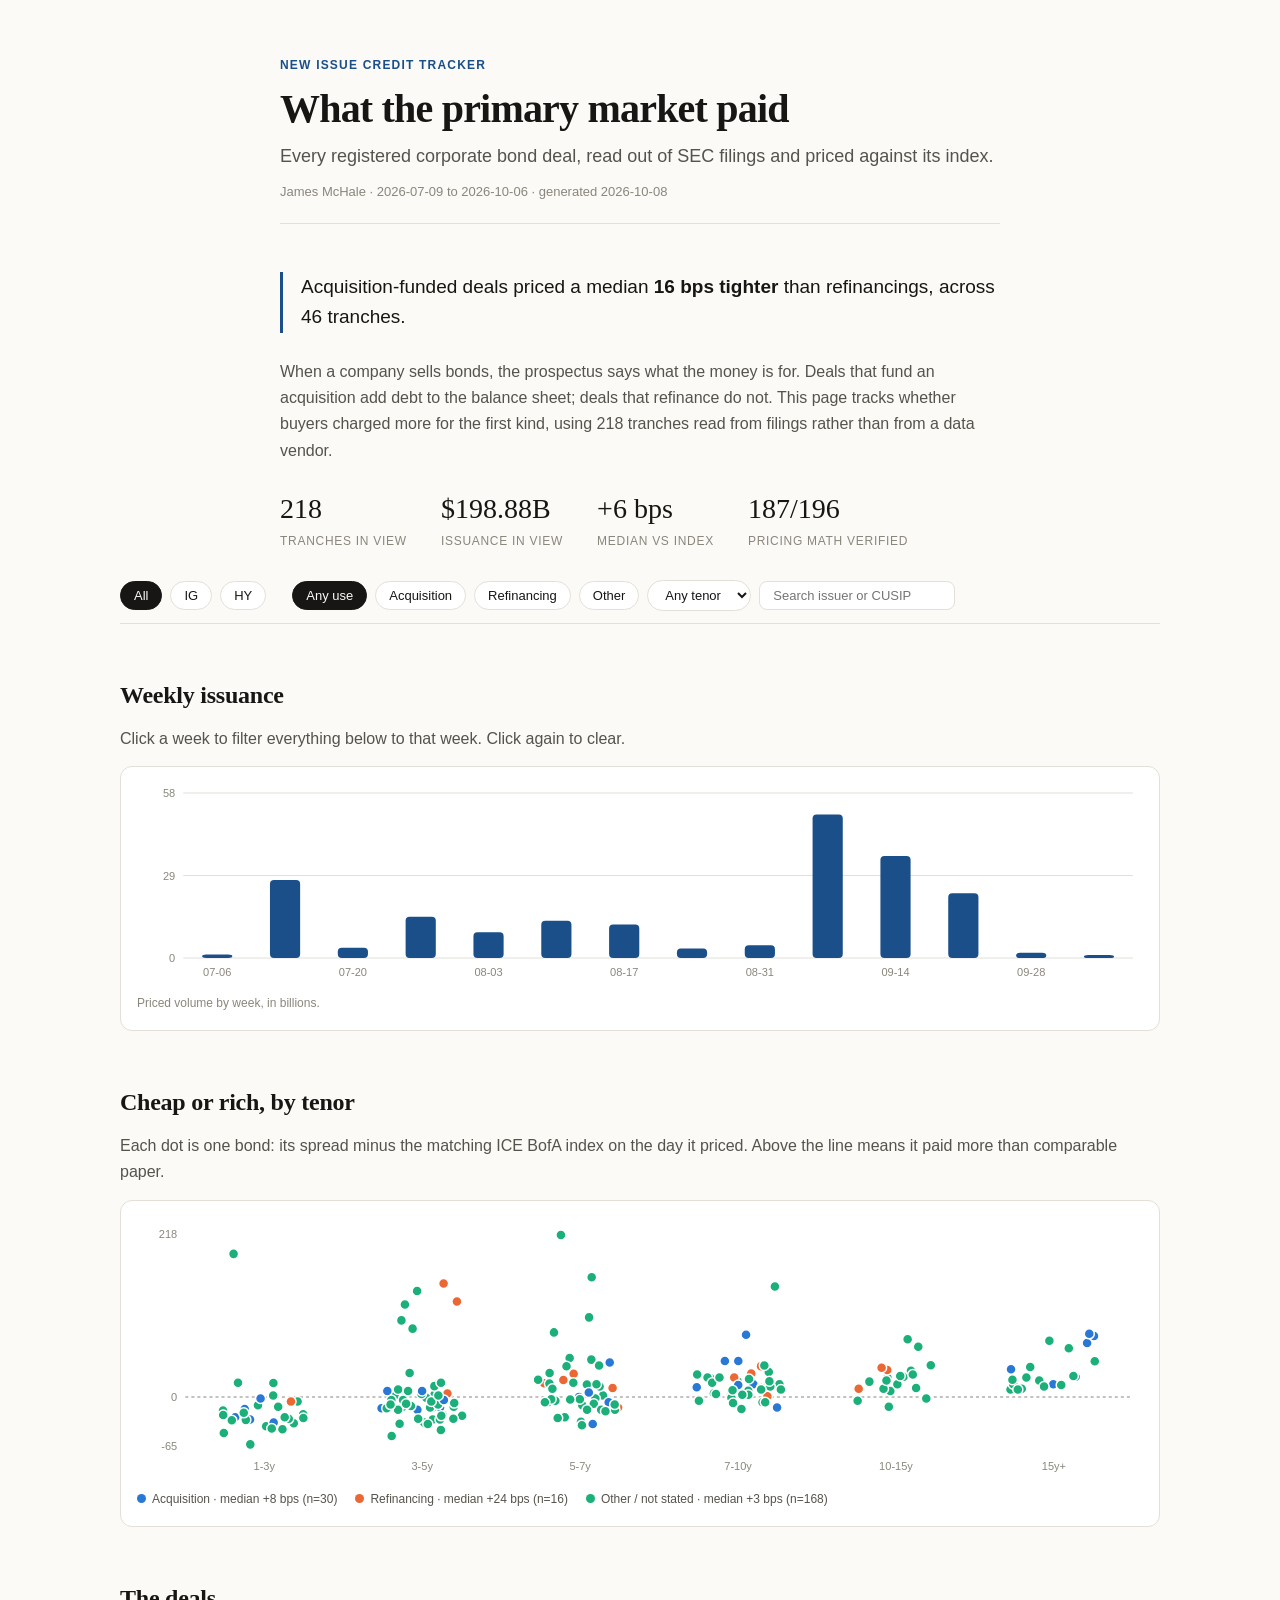
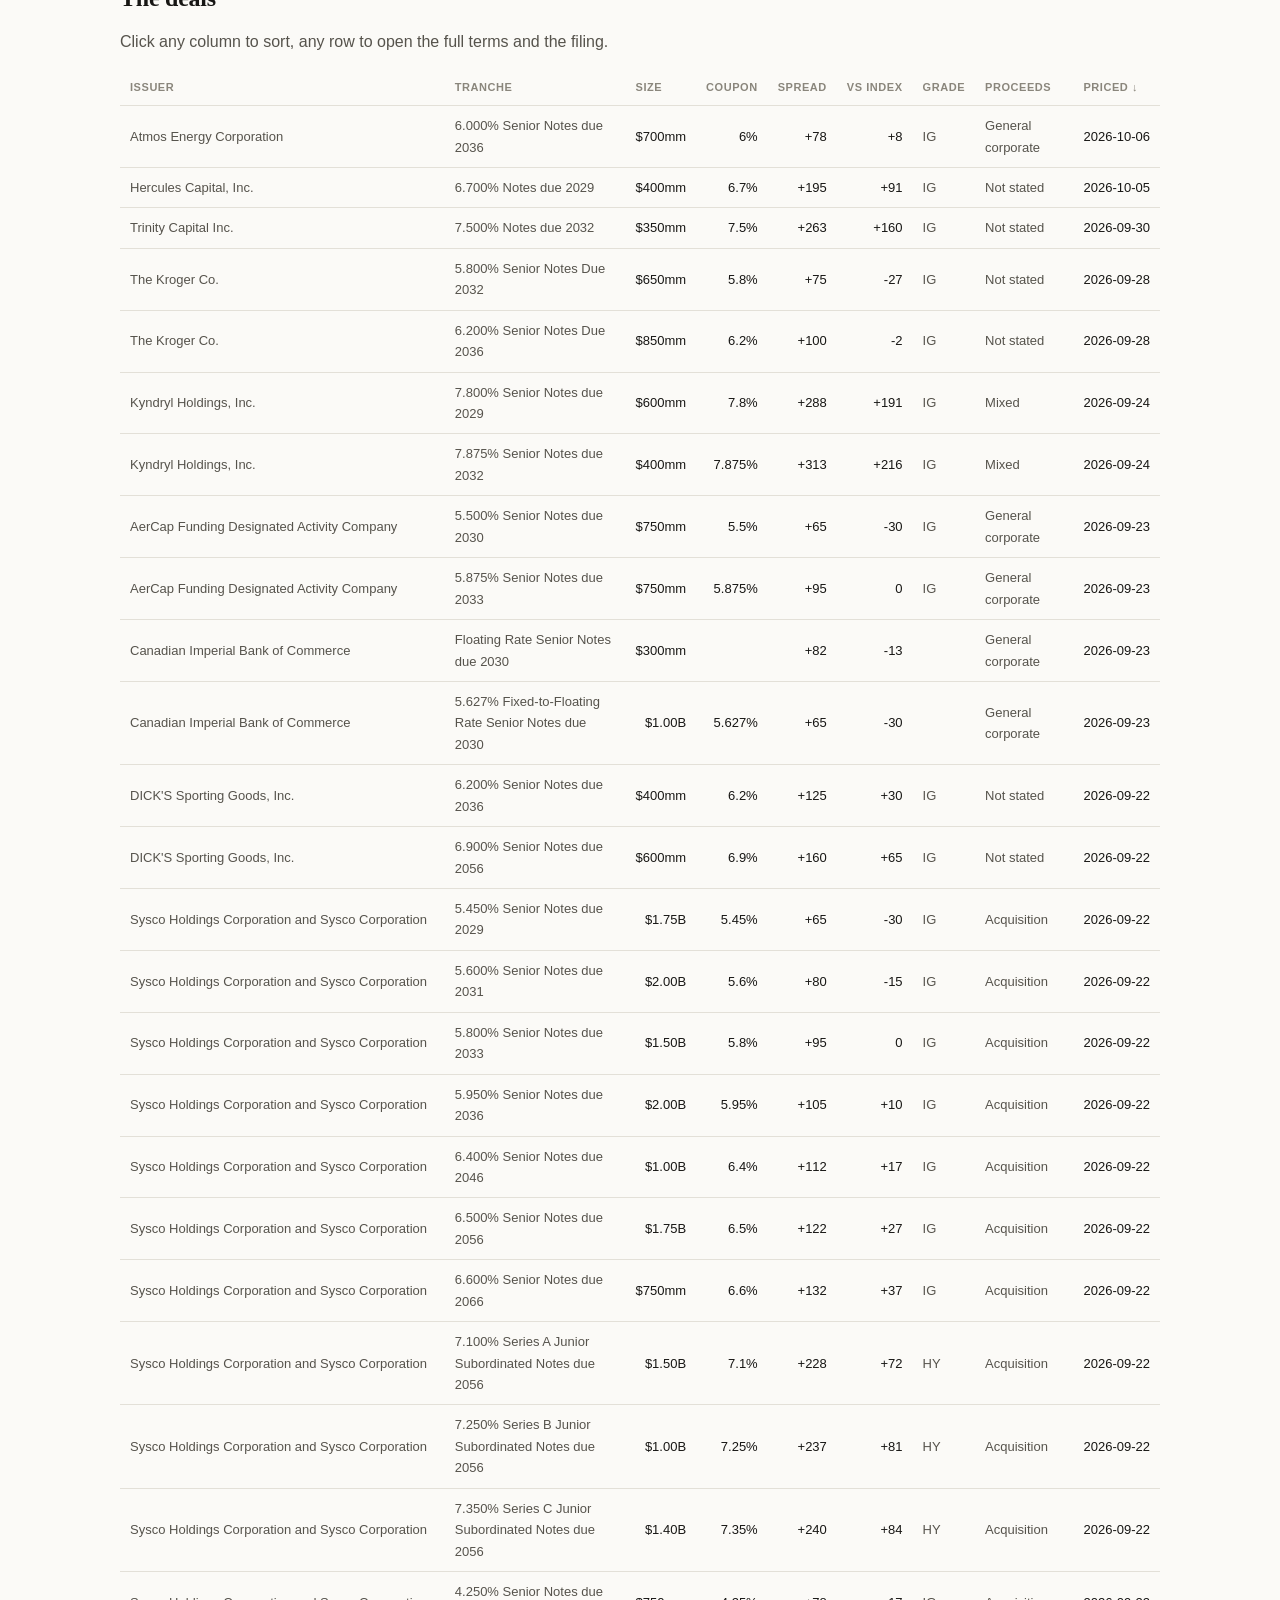
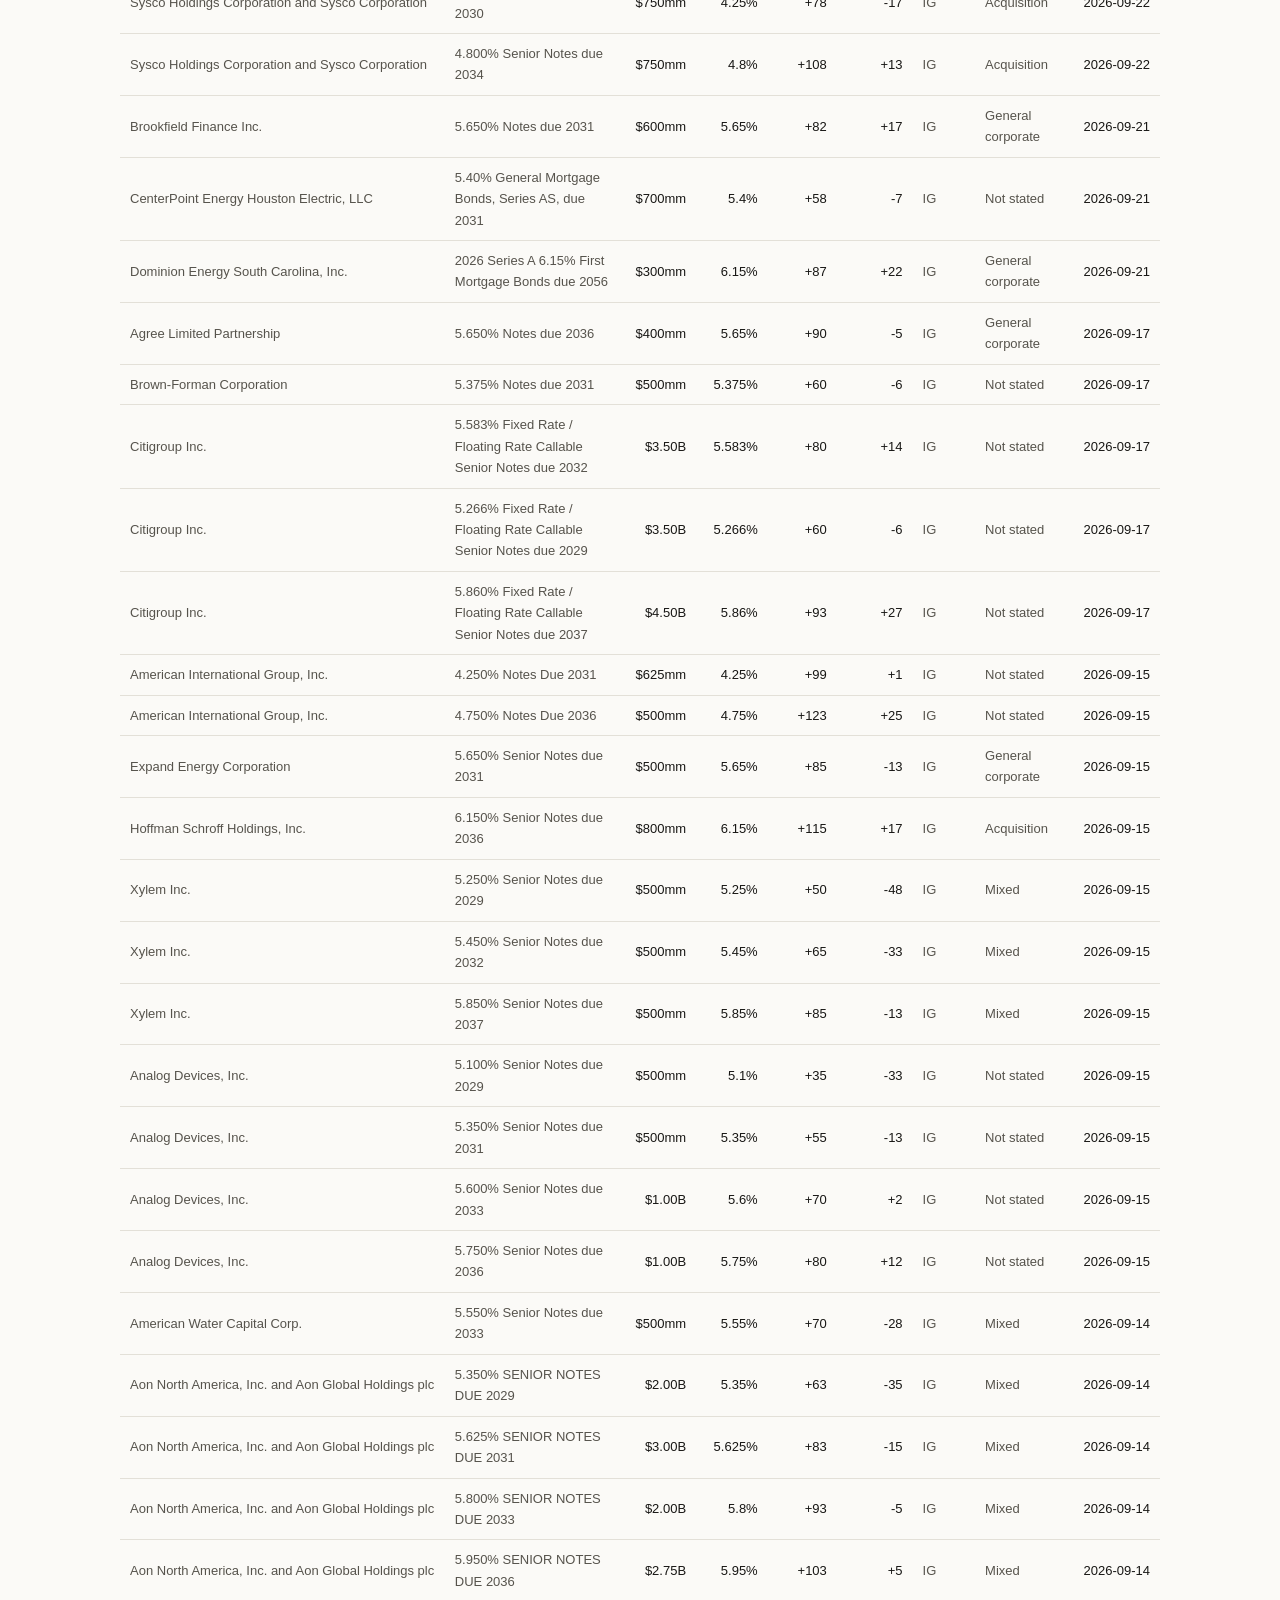
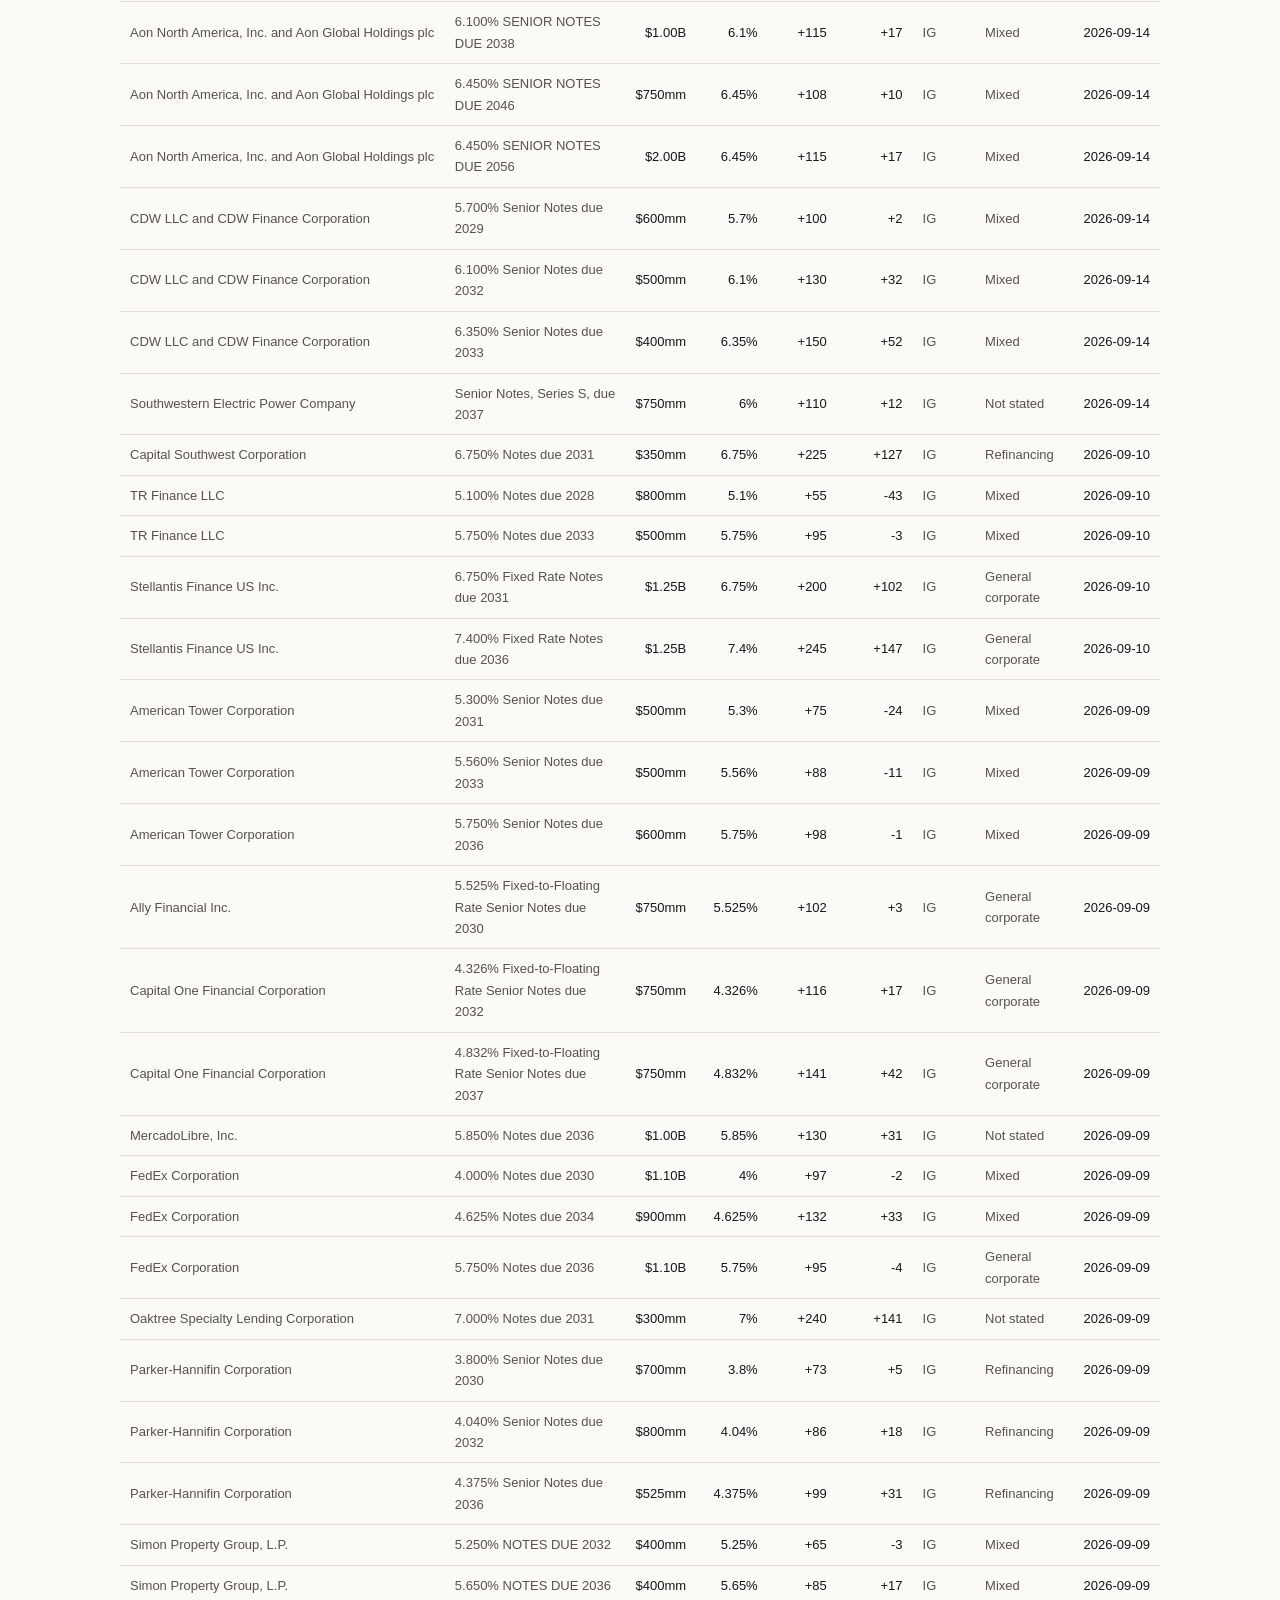
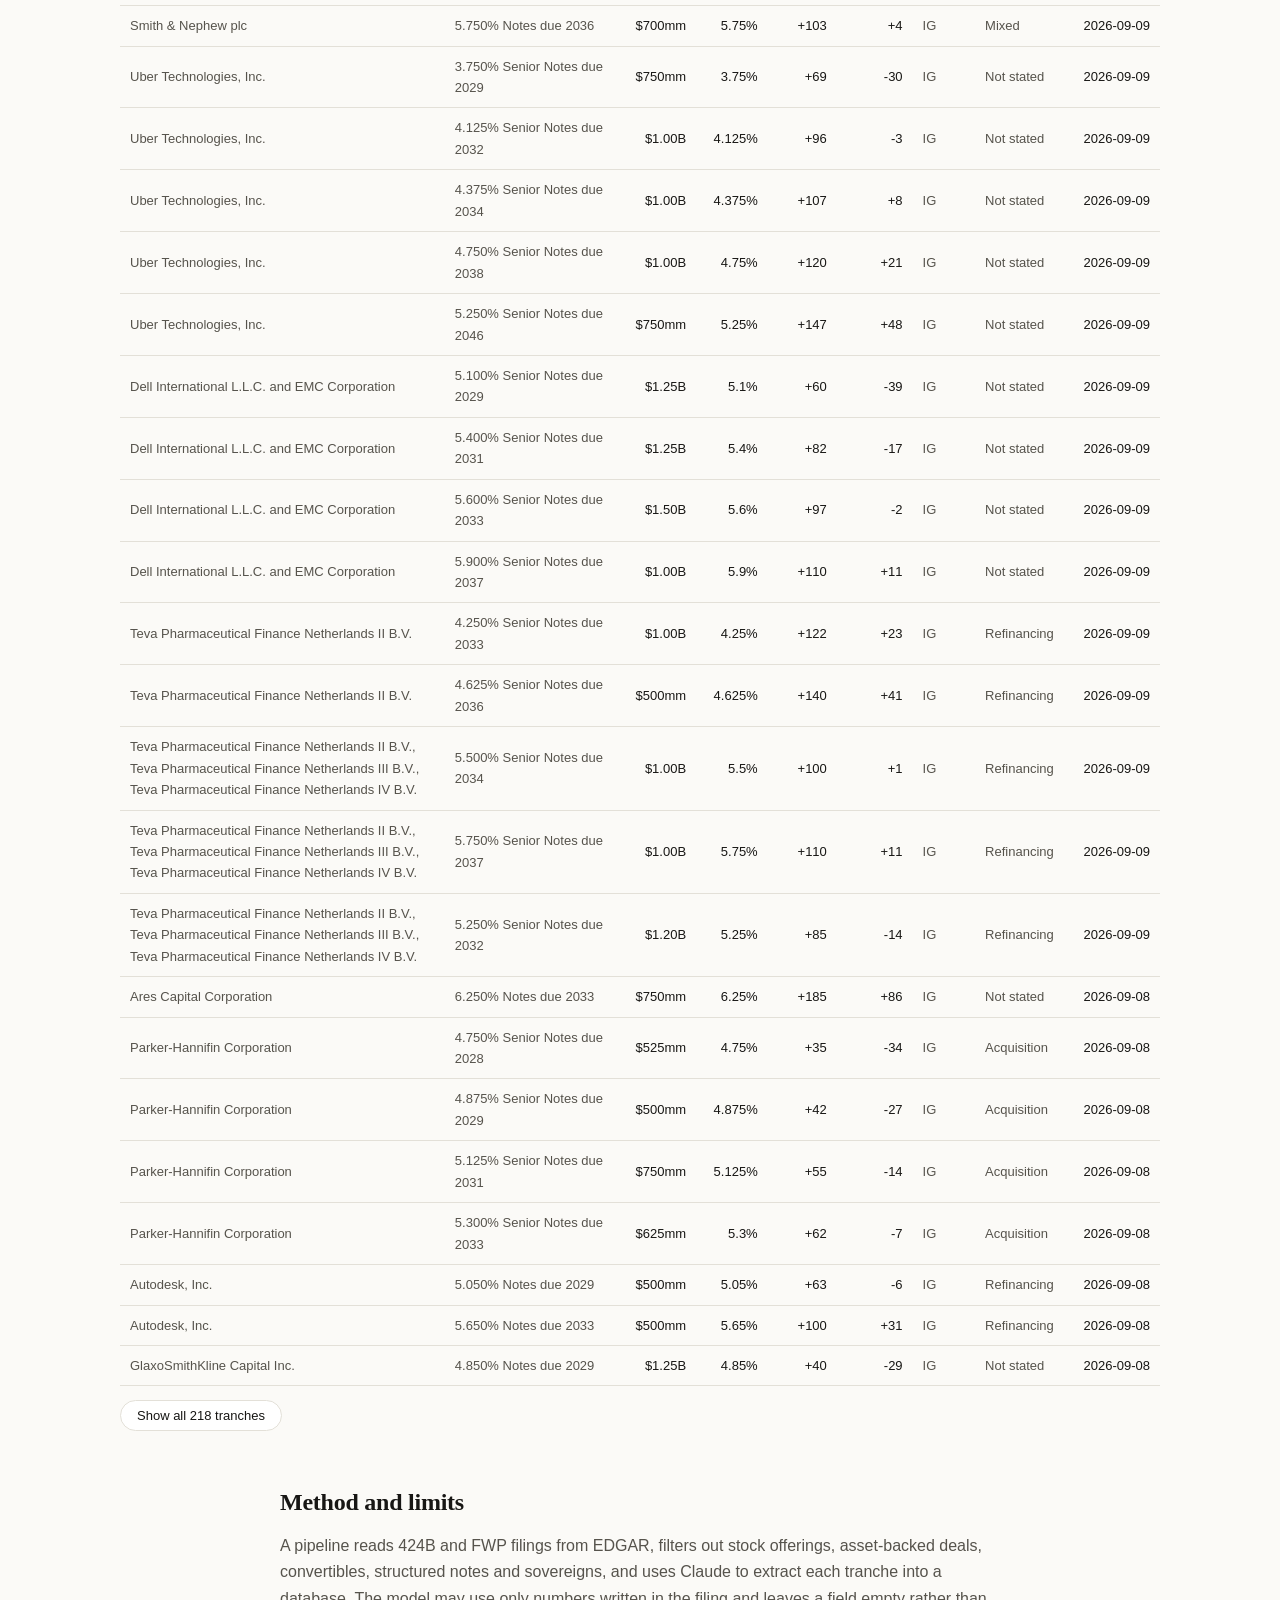
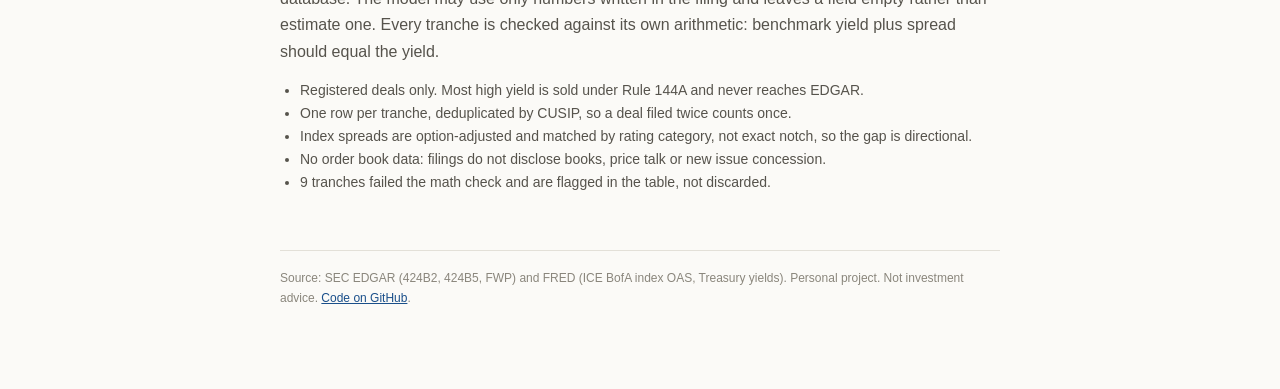
==== index.html @ 4c1705e8 "Serve page as index.html; fix mobile table, tooltip, week filter; expand README; add .gitignore" ====
<!doctype html><html lang="en"><head><meta charset="utf-8">
<meta name="viewport" content="width=device-width,initial-scale=1">
<title>New Issue Credit Tracker</title>
<meta name="description" content="Every registered corporate bond deal, read out of SEC filings and priced against its ICE BofA index.">
<style>
:root{color-scheme:light;--bg:#fbfaf7;--surface:#fff;--line:#e3e0d8;--ink:#171614;--ink2:#56534c;
--ink3:#8a867c;--accent:#1a4f8a;--s1:#2a78d6;--s2:#eb6834;--s3:#1baf7a;--chip:#f1efe9}
@media (prefers-color-scheme:dark){:root:not([data-theme=light]){color-scheme:dark;--bg:#15150f;--surface:#1b1b18;
--line:#302f2a;--ink:#f7f5ef;--ink2:#c2bfb4;--ink3:#8d8a80;--accent:#7fb2ee;--s1:#3987e5;--s2:#d95926;
--s3:#199e70;--chip:#26261f}}
*{box-sizing:border-box}
body{margin:0;background:var(--bg);color:var(--ink);font:16px/1.65 ui-sans-serif,-apple-system,"Segoe UI",sans-serif}
.col{max-width:760px;margin:0 auto;padding:0 20px}
.wide{max-width:1080px;margin:0 auto;padding:0 20px}
header.col{padding-top:56px;padding-bottom:8px}
.kicker{font-size:12px;text-transform:uppercase;letter-spacing:.1em;color:var(--accent);font-weight:600;margin:0 0 10px}
h1{font-family:Georgia,"Iowan Old Style",serif;font-size:40px;line-height:1.15;letter-spacing:-.02em;margin:0 0 10px;font-weight:600}
h2{font-family:Georgia,serif;font-size:24px;letter-spacing:-.01em;margin:52px 0 4px;font-weight:600}
h3{font-size:13px;text-transform:uppercase;letter-spacing:.08em;color:var(--ink3);margin:28px 0 8px;font-weight:600}
.dek{font-size:18px;color:var(--ink2);margin:0 0 6px}
.byline{font-size:13px;color:var(--ink3);border-bottom:1px solid var(--line);padding-bottom:20px}
p{color:var(--ink2);margin:10px 0 14px}
.lede{font-size:19px;line-height:1.6;color:var(--ink);border-left:3px solid var(--accent);padding-left:18px;margin:26px 0}
.lede b{font-weight:600}
.stats{display:flex;flex-wrap:wrap;gap:34px;margin:22px 0 4px}
.stat .v{font-family:Georgia,serif;font-size:28px;font-variant-numeric:tabular-nums}
.stat .k{font-size:12px;color:var(--ink3);text-transform:uppercase;letter-spacing:.06em}
.controls{display:flex;flex-wrap:wrap;gap:8px;align-items:center;margin:16px 0 4px;
position:sticky;top:0;background:var(--bg);padding:12px 0;z-index:5;border-bottom:1px solid var(--line)}
button.f,select,input{font:13px ui-sans-serif,sans-serif;color:var(--ink);background:var(--surface);
border:1px solid var(--line);border-radius:999px;padding:6px 13px;cursor:pointer}
button.f[aria-pressed=true]{background:var(--ink);color:var(--bg);border-color:var(--ink)}
input{cursor:text;border-radius:8px;min-width:190px}
.chip{background:var(--chip);border-radius:999px;padding:5px 11px;font-size:12px;color:var(--ink2);cursor:pointer}
.chip b{color:var(--ink)}
figure{margin:14px 0 0;background:var(--surface);border:1px solid var(--line);border-radius:12px;padding:16px}
figcaption{font-size:12px;color:var(--ink3);margin-top:10px}
svg{width:100%;height:auto;display:block;overflow:visible}
.bar{fill:var(--accent);cursor:pointer}
.bar:hover{opacity:.75}
.bar.off{fill:var(--line)}
.dot{stroke:var(--surface);stroke-width:1.5;cursor:pointer}
.dot.p1{fill:var(--s1)}.dot.p2{fill:var(--s2)}.dot.p3{fill:var(--s3)}
.grid{stroke:var(--line)}
.zero{stroke:var(--ink3);stroke-dasharray:3 3}
.tick{fill:var(--ink3);font-size:11px;font-variant-numeric:tabular-nums}
.legend{display:flex;gap:18px;flex-wrap:wrap;font-size:12px;color:var(--ink2);margin-top:12px}
.key{width:9px;height:9px;border-radius:50%;display:inline-block;margin-right:6px}
table{width:100%;border-collapse:collapse;font-size:13px}
th{text-align:left;font-size:11px;text-transform:uppercase;letter-spacing:.05em;color:var(--ink3);
padding:9px 10px;border-bottom:1px solid var(--line);cursor:pointer;white-space:nowrap;user-select:none}
th:hover{color:var(--ink)}
td{padding:9px 10px;border-bottom:1px solid var(--line);color:var(--ink2)}
td.n{text-align:right;font-variant-numeric:tabular-nums;color:var(--ink);white-space:nowrap}
.tablewrap{overflow-x:auto;-webkit-overflow-scrolling:touch}
button.more{margin:14px 0 0;font:13px ui-sans-serif,sans-serif;color:var(--ink);background:var(--surface);
border:1px solid var(--line);border-radius:999px;padding:7px 16px;cursor:pointer}
a{color:var(--accent)}
tr.row{cursor:pointer}
tr.row:hover td{background:var(--chip)}
tr.detail td{background:var(--chip);color:var(--ink2);font-size:13px}
.flag{color:var(--s2);font-weight:600}
.note{font-size:14px;color:var(--ink3);border-left:2px solid var(--line);padding-left:16px}
ul{color:var(--ink2);font-size:14px;padding-left:20px}
#tip{position:fixed;pointer-events:none;opacity:0;background:var(--ink);color:var(--bg);font-size:12px;
line-height:1.4;padding:7px 10px;border-radius:7px;transform:translate(-50%,-125%);transition:opacity .08s;z-index:9}
footer{margin:56px 0 80px;padding-top:18px;border-top:1px solid var(--line);font-size:12px;color:var(--ink3)}
@media(max-width:620px){h1{font-size:30px}header.col{padding-top:32px}.hide-s{display:none}
.controls{position:static}.tick{font-size:19px}.stats{gap:22px}input{min-width:0;flex:1}
th,td{padding:8px 6px}}
</style></head><body><div id="tip"></div>
<header class="col">
  <p class="kicker">New Issue Credit Tracker</p>
  <h1>What the primary market paid</h1>
  <p class="dek">Every registered corporate bond deal, read out of SEC filings and priced against its index.</p>
  <p class="byline">James McHale · 2026-07-09 to 2026-10-06 · generated 2026-10-08</p>
</header>
<main class="col">
  <p class="lede">Acquisition-funded deals priced a median <b>16 bps tighter</b> than refinancings, across 46 tranches.</p>
  <p>When a company sells bonds, the prospectus says what the money is for. Deals that fund an acquisition
  add debt to the balance sheet; deals that refinance do not. This page tracks whether buyers charged more
  for the first kind, using 218 tranches read from filings rather than from a data vendor.</p>
  <div class="stats">
    <div class="stat"><div class="v" id="count">0</div><div class="k">tranches in view</div></div>
    <div class="stat"><div class="v" id="vol">0</div><div class="k">issuance in view</div></div>
    <div class="stat"><div class="v" id="medgap">0</div><div class="k">median vs index</div></div>
    <div class="stat"><div class="v">187/196</div><div class="k">pricing math verified</div></div>
  </div>
</main>
<div class="wide">
  <div class="controls">
    <button class='f' data-k='grade' data-v='all' aria-pressed='true'>All</button><button class='f' data-k='grade' data-v='IG' aria-pressed='false'>IG</button><button class='f' data-k='grade' data-v='HY' aria-pressed='false'>HY</button>
    <span style="width:10px"></span>
    <button class='f' data-k='proceeds' data-v='all' aria-pressed='true'>Any use</button><button class='f' data-k='proceeds' data-v='acquisition' aria-pressed='false'>Acquisition</button>
    <button class='f' data-k='proceeds' data-v='refinancing' aria-pressed='false'>Refinancing</button><button class='f' data-k='proceeds' data-v='other' aria-pressed='false'>Other</button>
    <select id="bucket"><option value="all">Any tenor</option>
    <option value="1-3y">1-3y</option><option value="3-5y">3-5y</option><option value="5-7y">5-7y</option><option value="7-10y">7-10y</option><option value="10-15y">10-15y</option><option value="15y+">15y+</option></select>
    <input id="search" type="search" placeholder="Search issuer or CUSIP">
    <span id="weekchip"></span>
  </div>

  <h2>Weekly issuance</h2>
  <p>Click a week to filter everything below to that week. Click again to clear.</p>
  <figure><div id="bars"></div><figcaption>Priced volume by week, in billions.</figcaption></figure>

  <h2>Cheap or rich, by tenor</h2>
  <p>Each dot is one bond: its spread minus the matching ICE BofA index on the day it priced.
  Above the line means it paid more than comparable paper.</p>
  <figure><div id="dots"></div><div class="legend" id="legend"></div></figure>

  <h2>The deals</h2>
  <p>Click any column to sort, any row to open the full terms and the filing.</p>
  <div id="table"></div>
</div>
<main class="col">
  <h2>Method and limits</h2>
  <p>A pipeline reads 424B and FWP filings from EDGAR, filters out stock offerings, asset-backed deals,
  convertibles, structured notes and sovereigns, and uses Claude to extract each tranche into a database.
  The model may use only numbers written in the filing and leaves a field empty rather than estimate one.
  Every tranche is checked against its own arithmetic: benchmark yield plus spread should equal the yield.</p>
  <ul>
    <li>Registered deals only. Most high yield is sold under Rule 144A and never reaches EDGAR.</li>
    <li>One row per tranche, deduplicated by CUSIP, so a deal filed twice counts once.</li>
    <li>Index spreads are option-adjusted and matched by rating category, not exact notch, so the gap is directional.</li>
    <li>No order book data: filings do not disclose books, price talk or new issue concession.</li>
    <li>9 tranches failed the math check and are flagged in the table, not discarded.</li>
  </ul>
  <footer>Source: SEC EDGAR (424B2, 424B5, FWP) and FRED (ICE BofA index OAS, Treasury yields).
  Personal project. Not investment advice. <a href="https://github.com/jmchale-osu/bond-tracker">Code on GitHub</a>.</footer>
</main>
<script>
const BONDS=[{"key": "0001193125-26-415813:6.000% Senior Notes due 2036", "issuer": "Atmos Energy Corporation", "title": "6.000% Senior Notes due 2036", "cusip": null, "size": 700000000.0, "coupon": 6.0, "maturity": "2036-11-15", "spread": 78.0, "gap": 8.0, "yield": 6.047, "price": 99.638, "grade": "IG", "bucket": "10-15y", "moodys": "A2", "sp": "A-", "check": "OK", "proceeds": "general_corporate", "quote": "we intend to use the net proceeds from the sale of the securities that we may offer and sell from time to time by this prospectus for general corporate purposes", "priced": "2026-10-06", "url": "https://www.sec.gov/Archives/edgar/data/731802/000119312526415813/", "banks": "BNP Paribas Securities Corp., Credit Agricole Securities (USA) Inc., U.S. Bancorp Investments, Inc., CIBC World Markets Corp., MUFG Securities Americas Inc., TD Securities (USA) LLC"}, {"key": "0001628280-26-065036:6.700% Notes due 2029", "issuer": "Hercules Capital, Inc.", "title": "6.700% Notes due 2029", "cusip": null, "size": 400000000.0, "coupon": 6.7, "maturity": "2029-10-08", "spread": 195.0, "gap": 91.0, "yield": 6.933, "price": 99.379, "grade": "IG", "bucket": "3-5y", "moodys": "Baa2", "sp": null, "check": "OK", "proceeds": null, "quote": null, "priced": "2026-10-05", "url": "https://www.sec.gov/Archives/edgar/data/1280784/000162828026065036/", "banks": "Goldman Sachs & Co. LLC, SMBC Nikko Securities America, Inc., MUFG Securities Americas Inc."}, {"key": "0001213900-26-105335:7.500% Notes due 2032", "issuer": "Trinity Capital Inc.", "title": "7.500% Notes due 2032", "cusip": null, "size": 350000000.0, "coupon": 7.5, "maturity": "2032-01-15", "spread": 262.5, "gap": 159.5, "yield": 7.714, "price": 99.104, "grade": "IG", "bucket": "5-7y", "moodys": "Baa3", "sp": null, "check": "OK", "proceeds": null, "quote": null, "priced": "2026-09-30", "url": "https://www.sec.gov/Archives/edgar/data/1786108/000121390026105335/", "banks": "Keefe, Bruyette & Woods, Inc., MUFG Securities Americas Inc."}, {"key": "0001104659-26-111397:5.800% Senior Notes Due 2032", "issuer": "The Kroger Co.", "title": "5.800% Senior Notes Due 2032", "cusip": null, "size": 650000000.0, "coupon": 5.8, "maturity": "2032-02-15", "spread": 75.0, "gap": -27.0, "yield": 5.809, "price": 99.967, "grade": "IG", "bucket": "5-7y", "moodys": "Baa1", "sp": "BBB", "check": "OK", "proceeds": "not_stated", "quote": null, "priced": "2026-09-28", "url": "https://www.sec.gov/Archives/edgar/data/56873/000110465926111397/", "banks": "Citigroup Global Markets Inc., Mizuho Securities USA LLC, Wells Fargo Securities, LLC, J.P. Morgan Securities LLC, Truist Securities, Inc., Goldman Sachs & Co. LLC"}, {"key": "0001104659-26-111397:6.200% Senior Notes Due 2036", "issuer": "The Kroger Co.", "title": "6.200% Senior Notes Due 2036", "cusip": null, "size": 850000000.0, "coupon": 6.2, "maturity": "2036-11-01", "spread": 100.0, "gap": -2.0, "yield": 6.232, "price": 99.756, "grade": "IG", "bucket": "10-15y", "moodys": "Baa1", "sp": "BBB", "check": "OK", "proceeds": "not_stated", "quote": null, "priced": "2026-09-28", "url": "https://www.sec.gov/Archives/edgar/data/56873/000110465926111397/", "banks": "Citigroup Global Markets Inc., Mizuho Securities USA LLC, Wells Fargo Securities, LLC, J.P. Morgan Securities LLC, Truist Securities, Inc., Goldman Sachs & Co. LLC"}, {"key": "0001104659-26-110423:7.800% Senior Notes due 2029", "issuer": "Kyndryl Holdings, Inc.", "title": "7.800% Senior Notes due 2029", "cusip": null, "size": 600000000.0, "coupon": 7.8, "maturity": "2029-09-28", "spread": 287.5, "gap": 190.5, "yield": 7.866, "price": 99.827, "grade": "IG", "bucket": "1-3y", "moodys": "Baa3", "sp": "BBB-", "check": "OK", "proceeds": "mixed", "quote": "to repay at maturity the $700 million outstanding aggregate principal amount of its 2.05% senior notes due October 2026", "priced": "2026-09-24", "url": "https://www.sec.gov/Archives/edgar/data/1867072/000110465926110423/", "banks": "J.P. Morgan Securities LLC, Citigroup Global Markets Inc., Morgan Stanley & Co. LLC, Mizuho Securities USA LLC, MUFG Securities Americas Inc., Scotia Capital (USA) Inc., SMBC Nikko Securities America, Inc."}, {"key": "0001104659-26-110423:7.875% Senior Notes due 2032", "issuer": "Kyndryl Holdings, Inc.", "title": "7.875% Senior Notes due 2032", "cusip": null, "size": 400000000.0, "coupon": 7.875, "maturity": "2032-01-15", "spread": 312.5, "gap": 215.5, "yield": 8.158, "price": 98.821, "grade": "IG", "bucket": "5-7y", "moodys": "Baa3", "sp": "BBB-", "check": "OK", "proceeds": "mixed", "quote": "to repay at maturity the $700 million outstanding aggregate principal amount of its 2.05% senior notes due October 2026", "priced": "2026-09-24", "url": "https://www.sec.gov/Archives/edgar/data/1867072/000110465926110423/", "banks": "J.P. Morgan Securities LLC, Citigroup Global Markets Inc., Morgan Stanley & Co. LLC, Mizuho Securities USA LLC, MUFG Securities Americas Inc., Scotia Capital (USA) Inc., SMBC Nikko Securities America, Inc."}, {"key": "0000950157-26-001040:5.500% Senior Notes due 2030", "issuer": "AerCap Funding Designated Activity Company", "title": "5.500% Senior Notes due 2030", "cusip": null, "size": 750000000.0, "coupon": 5.5, "maturity": "2030-01-15", "spread": 65.0, "gap": -30.0, "yield": 5.619, "price": 99.658, "grade": "IG", "bucket": "3-5y", "moodys": "Baa1", "sp": "BBB+", "check": "OK", "proceeds": "general_corporate", "quote": "We intend to use the net proceeds from this offering for general corporate purposes, including to acquire, invest in, finance or refinance aircraft assets and to repay indebtedness.", "priced": "2026-09-23", "url": "https://www.sec.gov/Archives/edgar/data/1378789/000095015726001040/", "banks": "Citigroup Global Markets Inc., Mizuho Securities USA LLC, BNP Paribas Securities Corp., Deutsche Bank Securities Inc., Santander US Capital Markets LLC, Truist Securities, Inc., Credit Agricole Securities (USA) Inc., Goldman Sachs & Co. LLC, ING Financial Services LLC, BMO Capital Markets Corp., Soci\u00e9t\u00e9 G\u00e9n\u00e9rale"}, {"key": "0000950157-26-001040:5.875% Senior Notes due 2033", "issuer": "AerCap Funding Designated Activity Company", "title": "5.875% Senior Notes due 2033", "cusip": null, "size": 750000000.0, "coupon": 5.875, "maturity": "2033-10-07", "spread": 95.0, "gap": 0.0, "yield": 6.003, "price": 99.277, "grade": "IG", "bucket": "7-10y", "moodys": "Baa1", "sp": "BBB+", "check": "OK", "proceeds": "general_corporate", "quote": "We intend to use the net proceeds from this offering for general corporate purposes, including to acquire, invest in, finance or refinance aircraft assets and to repay indebtedness.", "priced": "2026-09-23", "url": "https://www.sec.gov/Archives/edgar/data/1378789/000095015726001040/", "banks": "Citigroup Global Markets Inc., Mizuho Securities USA LLC, BNP Paribas Securities Corp., Deutsche Bank Securities Inc., Santander US Capital Markets LLC, Truist Securities, Inc., Credit Agricole Securities (USA) Inc., Goldman Sachs & Co. LLC, ING Financial Services LLC, BMO Capital Markets Corp., Soci\u00e9t\u00e9 G\u00e9n\u00e9rale"}, {"key": "0001213900-26-102718:Floating Rate Senior Notes due 2030", "issuer": "Canadian Imperial Bank of Commerce", "title": "Floating Rate Senior Notes due 2030", "cusip": null, "size": 300000000.0, "coupon": null, "maturity": "2030-09-27", "spread": 82.0, "gap": -13.0, "yield": null, "price": 100.0, "grade": null, "bucket": "3-5y", "moodys": null, "sp": null, "check": "n/a", "proceeds": "general_corporate", "quote": "The net proceeds from the sale of the Notes will be added to the Bank's funds and will be used for general corporate purposes", "priced": "2026-09-23", "url": "https://www.sec.gov/Archives/edgar/data/1045520/000121390026102718/", "banks": "CIBC World Markets Corp., BNP Paribas Securities Corp., BofA Securities, Inc., Deutsche Bank Securities Inc., Goldman Sachs & Co. LLC, Mizuho Securities USA LLC"}, {"key": "0001213900-26-102718:5.627% Fixed-to-Floating Rate Senior Notes due 2030", "issuer": "Canadian Imperial Bank of Commerce", "title": "5.627% Fixed-to-Floating Rate Senior Notes due 2030", "cusip": null, "size": 1000000000.0, "coupon": 5.627, "maturity": "2030-09-27", "spread": 65.0, "gap": -30.0, "yield": 5.627, "price": 100.0, "grade": null, "bucket": "3-5y", "moodys": null, "sp": null, "check": "OK", "proceeds": "general_corporate", "quote": "The net proceeds from the sale of the Notes will be added to the Bank's funds and will be used for general corporate purposes", "priced": "2026-09-23", "url": "https://www.sec.gov/Archives/edgar/data/1045520/000121390026102718/", "banks": "CIBC World Markets Corp., BNP Paribas Securities Corp., BofA Securities, Inc., Deutsche Bank Securities Inc., Goldman Sachs & Co. LLC, Mizuho Securities USA LLC"}, {"key": "0001140361-26-037339:6.200% Senior Notes due 2036", "issuer": "DICK'S Sporting Goods, Inc.", "title": "6.200% Senior Notes due 2036", "cusip": null, "size": 400000000.0, "coupon": 6.2, "maturity": "2036-09-25", "spread": 125.0, "gap": 30.0, "yield": 6.22, "price": 99.853, "grade": "IG", "bucket": "7-10y", "moodys": "Baa2", "sp": "BBB", "check": "OK", "proceeds": null, "quote": null, "priced": "2026-09-22", "url": "https://www.sec.gov/Archives/edgar/data/1089063/000114036126037339/", "banks": "BofA Securities, Inc., Wells Fargo Securities, LLC, PNC Capital Markets LLC, U.S. Bancorp Investments, Inc., Goldman Sachs & Co. LLC"}, {"key": "0001140361-26-037339:6.900% Senior Notes due 2056", "issuer": "DICK'S Sporting Goods, Inc.", "title": "6.900% Senior Notes due 2056", "cusip": null, "size": 600000000.0, "coupon": 6.9, "maturity": "2056-09-25", "spread": 160.0, "gap": 65.0, "yield": 6.903, "price": 99.962, "grade": "IG", "bucket": "15y+", "moodys": "Baa2", "sp": "BBB", "check": "OK", "proceeds": null, "quote": null, "priced": "2026-09-22", "url": "https://www.sec.gov/Archives/edgar/data/1089063/000114036126037339/", "banks": "BofA Securities, Inc., Wells Fargo Securities, LLC, PNC Capital Markets LLC, U.S. Bancorp Investments, Inc., Goldman Sachs & Co. LLC"}, {"key": "0001104659-26-109737:5.450% Senior Notes due 2029", "issuer": "Sysco Holdings Corporation and Sysco Corporation", "title": "5.450% Senior Notes due 2029", "cusip": null, "size": 1750000000.0, "coupon": 5.45, "maturity": "2029-10-06", "spread": 65.0, "gap": -30.0, "yield": 5.454, "price": 99.989, "grade": "IG", "bucket": "1-3y", "moodys": "Baa3", "sp": "BBB", "check": "OK", "proceeds": "acquisition", "quote": "To pay the cash consideration for the JRD Acquisition Transactions and all other fees, costs and expenses related thereto.", "priced": "2026-09-22", "url": "https://www.sec.gov/Archives/edgar/data/96021/000110465926109737/", "banks": "Goldman Sachs & Co. LLC, TD Securities (USA) LLC, BofA Securities, Inc., J.P. Morgan Securities LLC, Wells Fargo Securities, LLC, PNC Capital Markets LLC, U.S. Bancorp Investments, Inc., BNP Paribas Securities Corp., Truist Securities, Inc."}, {"key": "0001104659-26-109737:5.600% Senior Notes due 2031", "issuer": "Sysco Holdings Corporation and Sysco Corporation", "title": "5.600% Senior Notes due 2031", "cusip": null, "size": 2000000000.0, "coupon": 5.6, "maturity": "2031-06-06", "spread": 80.0, "gap": -15.0, "yield": 5.62, "price": 99.927, "grade": "IG", "bucket": "3-5y", "moodys": "Baa3", "sp": "BBB", "check": "OK", "proceeds": "acquisition", "quote": "To pay the cash consideration for the JRD Acquisition Transactions and all other fees, costs and expenses related thereto.", "priced": "2026-09-22", "url": "https://www.sec.gov/Archives/edgar/data/96021/000110465926109737/", "banks": "Goldman Sachs & Co. LLC, TD Securities (USA) LLC, BofA Securities, Inc., J.P. Morgan Securities LLC, Wells Fargo Securities, LLC, PNC Capital Markets LLC, U.S. Bancorp Investments, Inc., BNP Paribas Securities Corp., Truist Securities, Inc."}, {"key": "0001104659-26-109737:5.800% Senior Notes due 2033", "issuer": "Sysco Holdings Corporation and Sysco Corporation", "title": "5.800% Senior Notes due 2033", "cusip": null, "size": 1500000000.0, "coupon": 5.8, "maturity": "2033-10-06", "spread": 95.0, "gap": 0.0, "yield": 5.828, "price": 99.841, "grade": "IG", "bucket": "5-7y", "moodys": "Baa3", "sp": "BBB", "check": "OK", "proceeds": "acquisition", "quote": "To pay the cash consideration for the JRD Acquisition Transactions and all other fees, costs and expenses related thereto.", "priced": "2026-09-22", "url": "https://www.sec.gov/Archives/edgar/data/96021/000110465926109737/", "banks": "Goldman Sachs & Co. LLC, TD Securities (USA) LLC, BofA Securities, Inc., J.P. Morgan Securities LLC, Wells Fargo Securities, LLC, PNC Capital Markets LLC, U.S. Bancorp Investments, Inc., BNP Paribas Securities Corp., Truist Securities, Inc."}, {"key": "0001104659-26-109737:5.950% Senior Notes due 2036", "issuer": "Sysco Holdings Corporation and Sysco Corporation", "title": "5.950% Senior Notes due 2036", "cusip": null, "size": 2000000000.0, "coupon": 5.95, "maturity": "2036-06-06", "spread": 105.0, "gap": 10.0, "yield": 5.999, "price": 99.654, "grade": "IG", "bucket": "7-10y", "moodys": "Baa3", "sp": "BBB", "check": "OK", "proceeds": "acquisition", "quote": "To pay the cash consideration for the JRD Acquisition Transactions and all other fees, costs and expenses related thereto.", "priced": "2026-09-22", "url": "https://www.sec.gov/Archives/edgar/data/96021/000110465926109737/", "banks": "Goldman Sachs & Co. LLC, TD Securities (USA) LLC, BofA Securities, Inc., J.P. Morgan Securities LLC, Wells Fargo Securities, LLC, PNC Capital Markets LLC, U.S. Bancorp Investments, Inc., BNP Paribas Securities Corp., Truist Securities, Inc."}, {"key": "0001104659-26-109737:6.400% Senior Notes due 2046", "issuer": "Sysco Holdings Corporation and Sysco Corporation", "title": "6.400% Senior Notes due 2046", "cusip": null, "size": 1000000000.0, "coupon": 6.4, "maturity": "2046-10-06", "spread": 112.0, "gap": 17.0, "yield": 6.447, "price": 99.476, "grade": "IG", "bucket": "15y+", "moodys": "Baa3", "sp": "BBB", "check": "OK", "proceeds": "acquisition", "quote": "To pay the cash consideration for the JRD Acquisition Transactions and all other fees, costs and expenses related thereto.", "priced": "2026-09-22", "url": "https://www.sec.gov/Archives/edgar/data/96021/000110465926109737/", "banks": "Goldman Sachs & Co. LLC, TD Securities (USA) LLC, BofA Securities, Inc., J.P. Morgan Securities LLC, Wells Fargo Securities, LLC, PNC Capital Markets LLC, U.S. Bancorp Investments, Inc., BNP Paribas Securities Corp., Truist Securities, Inc."}, {"key": "0001104659-26-109737:6.500% Senior Notes due 2056", "issuer": "Sysco Holdings Corporation and Sysco Corporation", "title": "6.500% Senior Notes due 2056", "cusip": null, "size": 1750000000.0, "coupon": 6.5, "maturity": "2056-10-06", "spread": 122.0, "gap": 27.0, "yield": 6.511, "price": 99.856, "grade": "IG", "bucket": "15y+", "moodys": "Baa3", "sp": "BBB", "check": "OK", "proceeds": "acquisition", "quote": "To pay the cash consideration for the JRD Acquisition Transactions and all other fees, costs and expenses related thereto.", "priced": "2026-09-22", "url": "https://www.sec.gov/Archives/edgar/data/96021/000110465926109737/", "banks": "Goldman Sachs & Co. LLC, TD Securities (USA) LLC, BofA Securities, Inc., J.P. Morgan Securities LLC, Wells Fargo Securities, LLC, PNC Capital Markets LLC, U.S. Bancorp Investments, Inc., BNP Paribas Securities Corp., Truist Securities, Inc."}, {"key": "0001104659-26-109737:6.600% Senior Notes due 2066", "issuer": "Sysco Holdings Corporation and Sysco Corporation", "title": "6.600% Senior Notes due 2066", "cusip": null, "size": 750000000.0, "coupon": 6.6, "maturity": "2066-10-06", "spread": 132.0, "gap": 37.0, "yield": 6.611, "price": 99.846, "grade": "IG", "bucket": "15y+", "moodys": "Baa3", "sp": "BBB", "check": "OK", "proceeds": "acquisition", "quote": "To pay the cash consideration for the JRD Acquisition Transactions and all other fees, costs and expenses related thereto.", "priced": "2026-09-22", "url": "https://www.sec.gov/Archives/edgar/data/96021/000110465926109737/", "banks": "Goldman Sachs & Co. LLC, TD Securities (USA) LLC, BofA Securities, Inc., J.P. Morgan Securities LLC, Wells Fargo Securities, LLC, PNC Capital Markets LLC, U.S. Bancorp Investments, Inc., BNP Paribas Securities Corp., Truist Securities, Inc."}, {"key": "0001104659-26-109740:7.100% Series A Junior Subordinated Notes due 2056", "issuer": "Sysco Holdings Corporation and Sysco Corporation", "title": "7.100% Series A Junior Subordinated Notes due 2056", "cusip": null, "size": 1500000000.0, "coupon": 7.1, "maturity": "2056-10-06", "spread": 228.0, "gap": 72.0, "yield": 7.1, "price": 100.0, "grade": "HY", "bucket": "15y+", "moodys": "Ba1", "sp": "BB+", "check": "OK", "proceeds": "acquisition", "quote": "To pay the cash consideration for the JRD Acquisition Transactions and all other fees, costs and expenses related thereto.", "priced": "2026-09-22", "url": "https://www.sec.gov/Archives/edgar/data/96021/000110465926109740/", "banks": "Goldman Sachs & Co. LLC, TD Securities (USA) LLC, BofA Securities, Inc., J.P. Morgan Securities LLC, Wells Fargo Securities, LLC, PNC Capital Markets LLC, U.S. Bancorp Investments, Inc., BNP Paribas Securities Corp., Truist Securities, Inc."}, {"key": "0001104659-26-109740:7.250% Series B Junior Subordinated Notes due 2056", "issuer": "Sysco Holdings Corporation and Sysco Corporation", "title": "7.250% Series B Junior Subordinated Notes due 2056", "cusip": null, "size": 1000000000.0, "coupon": 7.25, "maturity": "2056-10-06", "spread": 237.2, "gap": 81.2, "yield": 7.25, "price": 100.0, "grade": "HY", "bucket": "15y+", "moodys": "Ba1", "sp": "BB+", "check": "OK", "proceeds": "acquisition", "quote": "To pay the cash consideration for the JRD Acquisition Transactions and all other fees, costs and expenses related thereto.", "priced": "2026-09-22", "url": "https://www.sec.gov/Archives/edgar/data/96021/000110465926109740/", "banks": "Goldman Sachs & Co. LLC, TD Securities (USA) LLC, BofA Securities, Inc., J.P. Morgan Securities LLC, Wells Fargo Securities, LLC, PNC Capital Markets LLC, U.S. Bancorp Investments, Inc., BNP Paribas Securities Corp., Truist Securities, Inc."}, {"key": "0001104659-26-109740:7.350% Series C Junior Subordinated Notes due 2056", "issuer": "Sysco Holdings Corporation and Sysco Corporation", "title": "7.350% Series C Junior Subordinated Notes due 2056", "cusip": null, "size": 1400000000.0, "coupon": 7.35, "maturity": "2056-10-06", "spread": 240.1, "gap": 84.1, "yield": 7.35, "price": 100.0, "grade": "HY", "bucket": "15y+", "moodys": "Ba1", "sp": "BB+", "check": "OK", "proceeds": "acquisition", "quote": "To pay the cash consideration for the JRD Acquisition Transactions and all other fees, costs and expenses related thereto.", "priced": "2026-09-22", "url": "https://www.sec.gov/Archives/edgar/data/96021/000110465926109740/", "banks": "Goldman Sachs & Co. LLC, TD Securities (USA) LLC, BofA Securities, Inc., J.P. Morgan Securities LLC, Wells Fargo Securities, LLC, PNC Capital Markets LLC, U.S. Bancorp Investments, Inc., BNP Paribas Securities Corp., Truist Securities, Inc."}, {"key": "0001104659-26-109742:4.250% Senior Notes due 2030", "issuer": "Sysco Holdings Corporation and Sysco Corporation", "title": "4.250% Senior Notes due 2030", "cusip": null, "size": 750000000.0, "coupon": 4.25, "maturity": "2030-10-03", "spread": 78.0, "gap": -17.0, "yield": 4.294, "price": 99.838, "grade": "IG", "bucket": "3-5y", "moodys": "Baa3", "sp": "BBB", "check": "MISMATCH", "proceeds": "acquisition", "quote": "To pay the cash consideration for the JRD Acquisition Transactions and all other fees, costs and expenses related thereto.", "priced": "2026-09-22", "url": "https://www.sec.gov/Archives/edgar/data/96021/000110465926109742/", "banks": "Goldman Sachs & Co. LLC, TD Securities Inc., Merrill Lynch Canada Inc."}, {"key": "0001104659-26-109742:4.800% Senior Notes due 2034", "issuer": "Sysco Holdings Corporation and Sysco Corporation", "title": "4.800% Senior Notes due 2034", "cusip": null, "size": 750000000.0, "coupon": 4.8, "maturity": "2034-10-03", "spread": 108.0, "gap": 13.0, "yield": 4.803, "price": 99.979, "grade": "IG", "bucket": "7-10y", "moodys": "Baa3", "sp": "BBB", "check": "MISMATCH", "proceeds": "acquisition", "quote": "To pay the cash consideration for the JRD Acquisition Transactions and all other fees, costs and expenses related thereto.", "priced": "2026-09-22", "url": "https://www.sec.gov/Archives/edgar/data/96021/000110465926109742/", "banks": "Goldman Sachs & Co. LLC, TD Securities Inc., Merrill Lynch Canada Inc."}, {"key": "0001104659-26-109362:5.650% Notes due 2031", "issuer": "Brookfield Finance Inc.", "title": "5.650% Notes due 2031", "cusip": null, "size": 600000000.0, "coupon": 5.65, "maturity": "2031-09-23", "spread": 82.0, "gap": 17.0, "yield": 5.658, "price": 99.966, "grade": "IG", "bucket": "3-5y", "moodys": "A3", "sp": "A-", "check": "OK", "proceeds": "general_corporate", "quote": "The net proceeds from the sale of the Notes will be used for general corporate purposes", "priced": "2026-09-21", "url": "https://www.sec.gov/Archives/edgar/data/1001085/000110465926109362/", "banks": "Deutsche Bank Securities Inc., BofA Securities, Inc., Mizuho Securities USA LLC, MUFG Securities Americas Inc."}, {"key": "0001104659-26-109301:5.40% General Mortgage Bonds, Series AS, due 2031", "issuer": "CenterPoint Energy Houston Electric, LLC", "title": "5.40% General Mortgage Bonds, Series AS, due 2031", "cusip": null, "size": 700000000.0, "coupon": 5.4, "maturity": "2031-10-15", "spread": 58.0, "gap": -7.0, "yield": 5.414, "price": 99.934, "grade": "IG", "bucket": "5-7y", "moodys": "A2", "sp": "A", "check": "OK", "proceeds": null, "quote": null, "priced": "2026-09-21", "url": "https://www.sec.gov/Archives/edgar/data/48732/000110465926109301/", "banks": "Barclays Capital Inc., BNP Paribas Securities Corp., Goldman Sachs & Co. LLC, MUFG Securities Americas Inc., Truist Securities, Inc., PNC Capital Markets LLC"}, {"key": "0001193125-26-396699:2026 Series A 6.15% First Mortgage Bonds due 2056", "issuer": "Dominion Energy South Carolina, Inc.", "title": "2026 Series A 6.15% First Mortgage Bonds due 2056", "cusip": null, "size": 300000000.0, "coupon": 6.15, "maturity": "2056-10-01", "spread": 87.0, "gap": 22.0, "yield": 6.173, "price": 99.686, "grade": "IG", "bucket": "15y+", "moodys": "A2", "sp": "A", "check": "OK", "proceeds": "general_corporate", "quote": "We intend to use the net proceeds from this offering for general corporate purposes and to repay short-term debt, including commercial paper.", "priced": "2026-09-21", "url": "https://www.sec.gov/Archives/edgar/data/91882/000119312526396699/", "banks": "BNP Paribas Securities Corp., Scotia Capital (USA) Inc."}, {"key": "0001628280-26-062488:5.650% Notes due 2036", "issuer": "Agree Limited Partnership", "title": "5.650% Notes due 2036", "cusip": null, "size": 400000000.0, "coupon": 5.65, "maturity": "2036-10-15", "spread": 90.0, "gap": -5.0, "yield": 5.849, "price": 98.497, "grade": "IG", "bucket": "10-15y", "moodys": "Baa1", "sp": "BBB+", "check": "OK", "proceeds": "general_corporate", "quote": "We intend to use the net proceeds from this offering for general corporate purposes, including to fund property acquisitions and development activity or for the repayment or refinancing of outstanding indebtedness.", "priced": "2026-09-17", "url": "https://www.sec.gov/Archives/edgar/data/917251/000162828026062488/", "banks": "PNC Capital Markets LLC, J.P. Morgan Securities LLC, U.S. Bancorp Investments, Inc., Wells Fargo Securities, LLC, BofA Securities, Inc., Citigroup Global Markets Inc., Mizuho Securities USA LLC"}, {"key": "0001193125-26-394500:5.375% Notes due 2031", "issuer": "Brown-Forman Corporation", "title": "5.375% Notes due 2031", "cusip": null, "size": 500000000.0, "coupon": 5.375, "maturity": "2031-10-15", "spread": 60.0, "gap": -6.0, "yield": 5.403, "price": 99.872, "grade": "IG", "bucket": "5-7y", "moodys": "A2", "sp": "A-", "check": "OK", "proceeds": null, "quote": null, "priced": "2026-09-17", "url": "https://www.sec.gov/Archives/edgar/data/14693/000119312526394500/", "banks": "Barclays Capital Inc., BofA Securities, Inc., Citigroup Global Markets Inc., J.P. Morgan Securities LLC, U.S. Bancorp Investments, Inc., Scotia Capital (USA) Inc."}, {"key": "0001193125-26-395129:5.583% Fixed Rate / Floating Rate Callable Senior Notes due 2032", "issuer": "Citigroup Inc.", "title": "5.583% Fixed Rate / Floating Rate Callable Senior Notes due 2032", "cusip": null, "size": 3500000000.0, "coupon": 5.583, "maturity": "2032-09-24", "spread": 80.0, "gap": 14.0, "yield": 5.583, "price": 100.0, "grade": "IG", "bucket": "5-7y", "moodys": "A3", "sp": "BBB+", "check": "OK", "proceeds": null, "quote": null, "priced": "2026-09-17", "url": "https://www.sec.gov/Archives/edgar/data/831001/000119312526395129/", "banks": "Citigroup Global Markets Inc., ABN AMRO Capital Markets (USA) LLC, ANZ Securities, Inc., BBVA Securities Inc., BMO Capital Markets Corp., BNP Paribas Securities Corp., CaixaBank, S.A., Capital One Securities, Inc., Commonwealth Bank of Australia, Danske Markets Inc., DZ Financial Markets LLC, Erste Group Bank AG, ING Financial Markets LLC, Lloyds Securities Inc., MUFG Securities Americas Inc., nabSecurities, LLC, Natixis Securities Americas LLC, NatWest Markets Securities Inc., Nomura Securities International, Inc., Nordea Bank Abp, Nykredit Bank A/S, PNC Capital Markets LLC, RB International Markets (USA) LLC, RBC Capital Markets, LLC, Santander US Capital Markets LLC, Scotia Capital (USA) Inc., SG Americas Securities, LLC, SMBC Nikko Securities America, Inc., Standard Chartered Bank, TD Securities (USA) LLC, Truist Securities, Inc., U.S. Bancorp Investments, Inc., UniCredit Capital Markets LLC, Westpac Capital Markets LLC"}, {"key": "0001193125-26-395133:5.266% Fixed Rate / Floating Rate Callable Senior Notes due 2029", "issuer": "Citigroup Inc.", "title": "5.266% Fixed Rate / Floating Rate Callable Senior Notes due 2029", "cusip": null, "size": 3500000000.0, "coupon": 5.266, "maturity": "2029-09-24", "spread": 60.0, "gap": -6.0, "yield": 5.266, "price": 100.0, "grade": "IG", "bucket": "1-3y", "moodys": "A3", "sp": "BBB+", "check": "OK", "proceeds": null, "quote": null, "priced": "2026-09-17", "url": "https://www.sec.gov/Archives/edgar/data/831001/000119312526395133/", "banks": "Citigroup Global Markets Inc."}, {"key": "0001193125-26-395137:5.860% Fixed Rate / Floating Rate Callable Senior Notes due 2037", "issuer": "Citigroup Inc.", "title": "5.860% Fixed Rate / Floating Rate Callable Senior Notes due 2037", "cusip": null, "size": 4500000000.0, "coupon": 5.86, "maturity": "2037-09-24", "spread": 93.0, "gap": 27.0, "yield": 5.86, "price": 100.0, "grade": "IG", "bucket": "10-15y", "moodys": "A3", "sp": "BBB+", "check": "OK", "proceeds": null, "quote": null, "priced": "2026-09-17", "url": "https://www.sec.gov/Archives/edgar/data/831001/000119312526395137/", "banks": "Citigroup Global Markets Inc., ABN AMRO Capital Markets (USA) LLC, ANZ Securities, Inc., BBVA Securities Inc., BMO Capital Markets Corp., CaixaBank, S.A., Capital One Securities, Inc., CastleOak Securities, L.P., Commonwealth Bank of Australia, Danske Markets Inc., Erste Group Bank AG, ING Financial Markets LLC, Lloyds Securities Inc., MUFG Securities Americas Inc., nabSecurities, LLC, National Bank of Canada Financial Inc., Natixis Securities Americas LLC, NatWest Markets Securities Inc., Nomura Securities International, Inc., Nordea Bank Abp, Nykredit Bank A/S, PNC Capital Markets LLC, RB International Markets (USA) LLC, RBC Capital Markets, LLC, Santander US Capital Markets LLC, Scotia Capital (USA) Inc., SG Americas Securities, LLC, SMBC Nikko Securities America, Inc., Standard Chartered Bank, TD Securities (USA) LLC, Truist Securities, Inc., U.S. Bancorp Investments, Inc., UniCredit Capital Markets LLC, Westpac Capital Markets LLC"}, {"key": "0001104659-26-107858:4.250% Notes Due 2031", "issuer": "American International Group, Inc.", "title": "4.250% Notes Due 2031", "cusip": null, "size": 625000000.0, "coupon": 4.25, "maturity": "2031-09-24", "spread": 99.4, "gap": 1.4, "yield": 4.327, "price": 99.66, "grade": "IG", "bucket": "3-5y", "moodys": "Baa1", "sp": "A-", "check": "OK", "proceeds": null, "quote": null, "priced": "2026-09-15", "url": "https://www.sec.gov/Archives/edgar/data/5272/000110465926107858/", "banks": "Deutsche Bank AG, London Branch, J.P. Morgan Securities plc, BNP PARIBAS, Citigroup Global Markets Limited, Barclays Bank PLC, HSBC Bank plc, Merrill Lynch International"}, {"key": "0001104659-26-107858:4.750% Notes Due 2036", "issuer": "American International Group, Inc.", "title": "4.750% Notes Due 2036", "cusip": null, "size": 500000000.0, "coupon": 4.75, "maturity": "2036-09-24", "spread": 123.0, "gap": 25.0, "yield": 4.776, "price": 99.797, "grade": "IG", "bucket": "7-10y", "moodys": "Baa1", "sp": "A-", "check": "OK", "proceeds": null, "quote": null, "priced": "2026-09-15", "url": "https://www.sec.gov/Archives/edgar/data/5272/000110465926107858/", "banks": "Deutsche Bank AG, London Branch, J.P. Morgan Securities plc, BNP PARIBAS, Citigroup Global Markets Limited, Barclays Bank PLC, HSBC Bank plc, Merrill Lynch International"}, {"key": "0001104659-26-107922:5.650% Senior Notes due 2031", "issuer": "Expand Energy Corporation", "title": "5.650% Senior Notes due 2031", "cusip": null, "size": 500000000.0, "coupon": 5.65, "maturity": "2031-09-15", "spread": 85.0, "gap": -13.0, "yield": 5.676, "price": 99.889, "grade": "IG", "bucket": "3-5y", "moodys": "Baa3", "sp": "BBB-", "check": "OK", "proceeds": "general_corporate", "quote": "We intend to use the net proceeds from this offering for general corporate purposes.", "priced": "2026-09-15", "url": "https://www.sec.gov/Archives/edgar/data/895126/000110465926107922/", "banks": "Citigroup Global Markets Inc., J.P. Morgan Securities LLC, Citizens JMP Securities, LLC, Mizuho Securities USA LLC, MUFG Securities Americas Inc., RBC Capital Markets, LLC, TD Securities (USA) LLC, Wells Fargo Securities, LLC"}, {"key": "0001104659-26-107970:6.150% Senior Notes due 2036", "issuer": "Hoffman Schroff Holdings, Inc.", "title": "6.150% Senior Notes due 2036", "cusip": null, "size": 800000000.0, "coupon": 6.15, "maturity": "2036-09-15", "spread": 115.0, "gap": 17.0, "yield": 6.162, "price": 99.915, "grade": "IG", "bucket": "7-10y", "moodys": null, "sp": "BBB-", "check": "OK", "proceeds": "acquisition", "quote": "Maverick Power acquisition", "priced": "2026-09-15", "url": "https://www.sec.gov/Archives/edgar/data/2111694/000110465926107970/", "banks": "BofA Securities, Inc., Citigroup Global Markets Inc., J.P. Morgan Securities LLC, BMO Capital Markets Corp., U.S. Bancorp Investments, Inc."}, {"key": "0001193125-26-392006:5.250% Senior Notes due 2029", "issuer": "Xylem Inc.", "title": "5.250% Senior Notes due 2029", "cusip": null, "size": 500000000.0, "coupon": 5.25, "maturity": "2029-09-28", "spread": 50.0, "gap": -48.0, "yield": 5.265, "price": 99.959, "grade": "IG", "bucket": "1-3y", "moodys": "Baa2", "sp": "BBB", "check": "OK", "proceeds": "mixed", "quote": "Xylem intends to use the net proceeds from the notes, together with cash on hand, to finance all or a portion of the purchase price payable for the Acquisition", "priced": "2026-09-15", "url": "https://www.sec.gov/Archives/edgar/data/1524472/000119312526392006/", "banks": "Citigroup Global Markets Inc., ING Financial Markets LLC, J.P. Morgan Securities LLC, BNP Paribas Securities Corp., Wells Fargo Securities, LLC"}, {"key": "0001193125-26-392006:5.450% Senior Notes due 2032", "issuer": "Xylem Inc.", "title": "5.450% Senior Notes due 2032", "cusip": null, "size": 500000000.0, "coupon": 5.45, "maturity": "2032-01-15", "spread": 65.0, "gap": -33.0, "yield": 5.487, "price": 99.841, "grade": "IG", "bucket": "5-7y", "moodys": "Baa2", "sp": "BBB", "check": "OK", "proceeds": "mixed", "quote": "Xylem intends to use the net proceeds from the notes, together with cash on hand, to finance all or a portion of the purchase price payable for the Acquisition", "priced": "2026-09-15", "url": "https://www.sec.gov/Archives/edgar/data/1524472/000119312526392006/", "banks": "Citigroup Global Markets Inc., ING Financial Markets LLC, J.P. Morgan Securities LLC, BNP Paribas Securities Corp., Wells Fargo Securities, LLC"}, {"key": "0001193125-26-392006:5.850% Senior Notes due 2037", "issuer": "Xylem Inc.", "title": "5.850% Senior Notes due 2037", "cusip": null, "size": 500000000.0, "coupon": 5.85, "maturity": "2037-01-15", "spread": 85.0, "gap": -13.0, "yield": 5.862, "price": 99.918, "grade": "IG", "bucket": "10-15y", "moodys": "Baa2", "sp": "BBB", "check": "OK", "proceeds": "mixed", "quote": "Xylem intends to use the net proceeds from the notes, together with cash on hand, to finance all or a portion of the purchase price payable for the Acquisition", "priced": "2026-09-15", "url": "https://www.sec.gov/Archives/edgar/data/1524472/000119312526392006/", "banks": "Citigroup Global Markets Inc., ING Financial Markets LLC, J.P. Morgan Securities LLC, BNP Paribas Securities Corp., Wells Fargo Securities, LLC"}, {"key": "0001193125-26-392208:5.100% Senior Notes due 2029", "issuer": "Analog Devices, Inc.", "title": "5.100% Senior Notes due 2029", "cusip": null, "size": 500000000.0, "coupon": 5.1, "maturity": "2029-09-15", "spread": 35.0, "gap": -33.0, "yield": 5.115, "price": 99.959, "grade": "IG", "bucket": "1-3y", "moodys": "A2", "sp": "A", "check": "OK", "proceeds": null, "quote": null, "priced": "2026-09-15", "url": "https://www.sec.gov/Archives/edgar/data/6281/000119312526392208/", "banks": "J.P. Morgan Securities LLC, Barclays Capital Inc., BNP Paribas Securities Corp., BofA Securities, Inc., Citigroup Global Markets Inc., Morgan Stanley & Co. LLC, Wells Fargo Securities, LLC"}, {"key": "0001193125-26-392208:5.350% Senior Notes due 2031", "issuer": "Analog Devices, Inc.", "title": "5.350% Senior Notes due 2031", "cusip": null, "size": 500000000.0, "coupon": 5.35, "maturity": "2031-10-01", "spread": 55.0, "gap": -13.0, "yield": 5.38, "price": 99.866, "grade": "IG", "bucket": "3-5y", "moodys": "A2", "sp": "A", "check": "OK", "proceeds": null, "quote": null, "priced": "2026-09-15", "url": "https://www.sec.gov/Archives/edgar/data/6281/000119312526392208/", "banks": "J.P. Morgan Securities LLC, Barclays Capital Inc., BNP Paribas Securities Corp., BofA Securities, Inc., Citigroup Global Markets Inc., Morgan Stanley & Co. LLC, Wells Fargo Securities, LLC"}, {"key": "0001193125-26-392208:5.600% Senior Notes due 2033", "issuer": "Analog Devices, Inc.", "title": "5.600% Senior Notes due 2033", "cusip": null, "size": 1000000000.0, "coupon": 5.6, "maturity": "2033-10-01", "spread": 70.0, "gap": 2.0, "yield": 5.607, "price": 99.957, "grade": "IG", "bucket": "5-7y", "moodys": "A2", "sp": "A", "check": "OK", "proceeds": null, "quote": null, "priced": "2026-09-15", "url": "https://www.sec.gov/Archives/edgar/data/6281/000119312526392208/", "banks": "J.P. Morgan Securities LLC, Barclays Capital Inc., BNP Paribas Securities Corp., BofA Securities, Inc., Citigroup Global Markets Inc., Morgan Stanley & Co. LLC, Wells Fargo Securities, LLC"}, {"key": "0001193125-26-392208:5.750% Senior Notes due 2036", "issuer": "Analog Devices, Inc.", "title": "5.750% Senior Notes due 2036", "cusip": null, "size": 1000000000.0, "coupon": 5.75, "maturity": "2036-10-01", "spread": 80.0, "gap": 12.0, "yield": 5.796, "price": 99.65, "grade": "IG", "bucket": "7-10y", "moodys": "A2", "sp": "A", "check": "OK", "proceeds": null, "quote": null, "priced": "2026-09-15", "url": "https://www.sec.gov/Archives/edgar/data/6281/000119312526392208/", "banks": "J.P. Morgan Securities LLC, Barclays Capital Inc., BNP Paribas Securities Corp., BofA Securities, Inc., Citigroup Global Markets Inc., Morgan Stanley & Co. LLC, Wells Fargo Securities, LLC"}, {"key": "0001193125-26-390656:5.550% Senior Notes due 2033", "issuer": "American Water Capital Corp.", "title": "5.550% Senior Notes due 2033", "cusip": null, "size": 500000000.0, "coupon": 5.55, "maturity": "2033-10-01", "spread": 70.0, "gap": -28.0, "yield": 5.558, "price": 99.951, "grade": "IG", "bucket": "5-7y", "moodys": "Baa1", "sp": "A", "check": "OK", "proceeds": "mixed", "quote": "to repay at maturity $250.0 million aggregate principal amount of the issuer's 3.000% Senior Notes, which are due December 1, 2026", "priced": "2026-09-14", "url": "https://www.sec.gov/Archives/edgar/data/1410635/000119312526390656/", "banks": "PNC Capital Markets LLC, Mizuho Securities USA LLC, RBC Capital Markets, LLC, U.S. Bancorp Investments, Inc., BofA Securities, Inc., J.P. Morgan Securities LLC, Wells Fargo Securities, LLC, TD Securities (USA) LLC, Truist Securities, Inc."}, {"key": "0001193125-26-390795:5.350% SENIOR NOTES DUE 2029", "issuer": "Aon North America, Inc. and Aon Global Holdings plc", "title": "5.350% SENIOR NOTES DUE 2029", "cusip": null, "size": 2000000000.0, "coupon": 5.35, "maturity": "2029-09-17", "spread": 63.0, "gap": -35.0, "yield": 5.369, "price": 99.948, "grade": "IG", "bucket": "1-3y", "moodys": "Baa2", "sp": "A-", "check": "OK", "proceeds": "mixed", "quote": "pay the Cash Consideration, (ii) effect the USI Debt Repayment and (iii) pay fees, premiums and expenses in connection with the foregoing.", "priced": "2026-09-14", "url": "https://www.sec.gov/Archives/edgar/data/1556748/000119312526390795/", "banks": "Citigroup Global Markets Inc., BofA Securities, Inc., Morgan Stanley & Co. LLC, Wells Fargo Securities, LLC, HSBC Securities (USA) Inc., Barclays Capital Inc., BMO Capital Markets Corp., BNY Mellon Capital Markets, LLC, ING Financial Markets LLC, J.P. Morgan Securities LLC, U.S. Bancorp Investments, Inc."}, {"key": "0001193125-26-390795:5.625% SENIOR NOTES DUE 2031", "issuer": "Aon North America, Inc. and Aon Global Holdings plc", "title": "5.625% SENIOR NOTES DUE 2031", "cusip": null, "size": 3000000000.0, "coupon": 5.625, "maturity": "2031-09-17", "spread": 83.0, "gap": -15.0, "yield": 5.63, "price": 99.978, "grade": "IG", "bucket": "3-5y", "moodys": "Baa2", "sp": "A-", "check": "OK", "proceeds": "mixed", "quote": "pay the Cash Consideration, (ii) effect the USI Debt Repayment and (iii) pay fees, premiums and expenses in connection with the foregoing.", "priced": "2026-09-14", "url": "https://www.sec.gov/Archives/edgar/data/1556748/000119312526390795/", "banks": "Citigroup Global Markets Inc., BofA Securities, Inc., Morgan Stanley & Co. LLC, Wells Fargo Securities, LLC, HSBC Securities (USA) Inc., Barclays Capital Inc., BMO Capital Markets Corp., BNY Mellon Capital Markets, LLC, ING Financial Markets LLC, J.P. Morgan Securities LLC, U.S. Bancorp Investments, Inc."}, {"key": "0001193125-26-390795:5.800% SENIOR NOTES DUE 2033", "issuer": "Aon North America, Inc. and Aon Global Holdings plc", "title": "5.800% SENIOR NOTES DUE 2033", "cusip": null, "size": 2000000000.0, "coupon": 5.8, "maturity": "2033-09-17", "spread": 93.0, "gap": -5.0, "yield": 5.807, "price": 99.96, "grade": "IG", "bucket": "5-7y", "moodys": "Baa2", "sp": "A-", "check": "OK", "proceeds": "mixed", "quote": "pay the Cash Consideration, (ii) effect the USI Debt Repayment and (iii) pay fees, premiums and expenses in connection with the foregoing.", "priced": "2026-09-14", "url": "https://www.sec.gov/Archives/edgar/data/1556748/000119312526390795/", "banks": "Citigroup Global Markets Inc., BofA Securities, Inc., Morgan Stanley & Co. LLC, Wells Fargo Securities, LLC, HSBC Securities (USA) Inc., Barclays Capital Inc., BMO Capital Markets Corp., BNY Mellon Capital Markets, LLC, ING Financial Markets LLC, J.P. Morgan Securities LLC, U.S. Bancorp Investments, Inc."}, {"key": "0001193125-26-390795:5.950% SENIOR NOTES DUE 2036", "issuer": "Aon North America, Inc. and Aon Global Holdings plc", "title": "5.950% SENIOR NOTES DUE 2036", "cusip": null, "size": 2750000000.0, "coupon": 5.95, "maturity": "2036-09-17", "spread": 103.0, "gap": 5.0, "yield": 5.993, "price": 99.68, "grade": "IG", "bucket": "7-10y", "moodys": "Baa2", "sp": "A-", "check": "OK", "proceeds": "mixed", "quote": "pay the Cash Consideration, (ii) effect the USI Debt Repayment and (iii) pay fees, premiums and expenses in connection with the foregoing.", "priced": "2026-09-14", "url": "https://www.sec.gov/Archives/edgar/data/1556748/000119312526390795/", "banks": "Citigroup Global Markets Inc., BofA Securities, Inc., Morgan Stanley & Co. LLC, Wells Fargo Securities, LLC, HSBC Securities (USA) Inc., Barclays Capital Inc., BMO Capital Markets Corp., BNY Mellon Capital Markets, LLC, ING Financial Markets LLC, J.P. Morgan Securities LLC, U.S. Bancorp Investments, Inc."}, {"key": "0001193125-26-390795:6.100% SENIOR NOTES DUE 2038", "issuer": "Aon North America, Inc. and Aon Global Holdings plc", "title": "6.100% SENIOR NOTES DUE 2038", "cusip": null, "size": 1000000000.0, "coupon": 6.1, "maturity": "2038-09-17", "spread": 115.0, "gap": 17.0, "yield": 6.113, "price": 99.891, "grade": "IG", "bucket": "10-15y", "moodys": "Baa2", "sp": "A-", "check": "OK", "proceeds": "mixed", "quote": "pay the Cash Consideration, (ii) effect the USI Debt Repayment and (iii) pay fees, premiums and expenses in connection with the foregoing.", "priced": "2026-09-14", "url": "https://www.sec.gov/Archives/edgar/data/1556748/000119312526390795/", "banks": "Citigroup Global Markets Inc., BofA Securities, Inc., Morgan Stanley & Co. LLC, Wells Fargo Securities, LLC, HSBC Securities (USA) Inc., Barclays Capital Inc., BMO Capital Markets Corp., BNY Mellon Capital Markets, LLC, ING Financial Markets LLC, J.P. Morgan Securities LLC, U.S. Bancorp Investments, Inc."}, {"key": "0001193125-26-390795:6.450% SENIOR NOTES DUE 2046", "issuer": "Aon North America, Inc. and Aon Global Holdings plc", "title": "6.450% SENIOR NOTES DUE 2046", "cusip": null, "size": 750000000.0, "coupon": 6.45, "maturity": "2046-09-17", "spread": 108.0, "gap": 10.0, "yield": 6.452, "price": 99.978, "grade": "IG", "bucket": "15y+", "moodys": "Baa2", "sp": "A-", "check": "OK", "proceeds": "mixed", "quote": "pay the Cash Consideration, (ii) effect the USI Debt Repayment and (iii) pay fees, premiums and expenses in connection with the foregoing.", "priced": "2026-09-14", "url": "https://www.sec.gov/Archives/edgar/data/1556748/000119312526390795/", "banks": "Citigroup Global Markets Inc., BofA Securities, Inc., Morgan Stanley & Co. LLC, Wells Fargo Securities, LLC, HSBC Securities (USA) Inc., Barclays Capital Inc., BMO Capital Markets Corp., BNY Mellon Capital Markets, LLC, ING Financial Markets LLC, J.P. Morgan Securities LLC, U.S. Bancorp Investments, Inc."}, {"key": "0001193125-26-390795:6.450% SENIOR NOTES DUE 2056", "issuer": "Aon North America, Inc. and Aon Global Holdings plc", "title": "6.450% SENIOR NOTES DUE 2056", "cusip": null, "size": 2000000000.0, "coupon": 6.45, "maturity": "2056-09-17", "spread": 115.0, "gap": 17.0, "yield": 6.474, "price": 99.684, "grade": "IG", "bucket": "15y+", "moodys": "Baa2", "sp": "A-", "check": "OK", "proceeds": "mixed", "quote": "pay the Cash Consideration, (ii) effect the USI Debt Repayment and (iii) pay fees, premiums and expenses in connection with the foregoing.", "priced": "2026-09-14", "url": "https://www.sec.gov/Archives/edgar/data/1556748/000119312526390795/", "banks": "Citigroup Global Markets Inc., BofA Securities, Inc., Morgan Stanley & Co. LLC, Wells Fargo Securities, LLC, HSBC Securities (USA) Inc., Barclays Capital Inc., BMO Capital Markets Corp., BNY Mellon Capital Markets, LLC, ING Financial Markets LLC, J.P. Morgan Securities LLC, U.S. Bancorp Investments, Inc."}, {"key": "0001193125-26-390802:5.700% Senior Notes due 2029", "issuer": "CDW LLC and CDW Finance Corporation", "title": "5.700% Senior Notes due 2029", "cusip": null, "size": 600000000.0, "coupon": 5.7, "maturity": "2029-09-21", "spread": 100.0, "gap": 2.0, "yield": 5.734, "price": 99.908, "grade": "IG", "bucket": "1-3y", "moodys": "Baa3", "sp": "BBB-", "check": "OK", "proceeds": "mixed", "quote": "redeem, repay, repurchase, or otherwise retire, $1.0 billion in aggregate principal amount of our 2026 Senior Notes, and to use any remaining net proceeds for general corporate purposes", "priced": "2026-09-14", "url": "https://www.sec.gov/Archives/edgar/data/1402057/000119312526390802/", "banks": "BofA Securities, Inc., J.P. Morgan Securities LLC, Mizuho Securities USA LLC, Wells Fargo Securities, LLC, BNP Paribas Securities Corp., Capital One Securities, Inc., Goldman Sachs & Co. LLC, Morgan Stanley & Co. LLC, MUFG Securities Americas Inc., Scotia Capital (USA) Inc., U.S. Bancorp Investments, Inc."}, {"key": "0001193125-26-390802:6.100% Senior Notes due 2032", "issuer": "CDW LLC and CDW Finance Corporation", "title": "6.100% Senior Notes due 2032", "cusip": null, "size": 500000000.0, "coupon": 6.1, "maturity": "2032-01-15", "spread": 130.0, "gap": 32.0, "yield": 6.102, "price": 100.0, "grade": "IG", "bucket": "5-7y", "moodys": "Baa3", "sp": "BBB-", "check": "OK", "proceeds": "mixed", "quote": "redeem, repay, repurchase, or otherwise retire, $1.0 billion in aggregate principal amount of our 2026 Senior Notes, and to use any remaining net proceeds for general corporate purposes", "priced": "2026-09-14", "url": "https://www.sec.gov/Archives/edgar/data/1402057/000119312526390802/", "banks": "BofA Securities, Inc., J.P. Morgan Securities LLC, Mizuho Securities USA LLC, Wells Fargo Securities, LLC, BNP Paribas Securities Corp., Capital One Securities, Inc., Goldman Sachs & Co. LLC, Morgan Stanley & Co. LLC, MUFG Securities Americas Inc., Scotia Capital (USA) Inc., U.S. Bancorp Investments, Inc."}, {"key": "0001193125-26-390802:6.350% Senior Notes due 2033", "issuer": "CDW LLC and CDW Finance Corporation", "title": "6.350% Senior Notes due 2033", "cusip": null, "size": 400000000.0, "coupon": 6.35, "maturity": "2033-09-21", "spread": 150.0, "gap": 52.0, "yield": 6.385, "price": 99.805, "grade": "IG", "bucket": "5-7y", "moodys": "Baa3", "sp": "BBB-", "check": "OK", "proceeds": "mixed", "quote": "redeem, repay, repurchase, or otherwise retire, $1.0 billion in aggregate principal amount of our 2026 Senior Notes, and to use any remaining net proceeds for general corporate purposes", "priced": "2026-09-14", "url": "https://www.sec.gov/Archives/edgar/data/1402057/000119312526390802/", "banks": "BofA Securities, Inc., J.P. Morgan Securities LLC, Mizuho Securities USA LLC, Wells Fargo Securities, LLC, BNP Paribas Securities Corp., Capital One Securities, Inc., Goldman Sachs & Co. LLC, Morgan Stanley & Co. LLC, MUFG Securities Americas Inc., Scotia Capital (USA) Inc., U.S. Bancorp Investments, Inc."}, {"key": "0000092487-26-000024:Senior Notes, Series S, due 2037", "issuer": "Southwestern Electric Power Company", "title": "Senior Notes, Series S, due 2037", "cusip": null, "size": 750000000.0, "coupon": 6.0, "maturity": "2037-03-15", "spread": 110.0, "gap": 12.0, "yield": 6.057, "price": 99.562, "grade": "IG", "bucket": "10-15y", "moodys": "Baa2", "sp": "BBB+", "check": "OK", "proceeds": "not_stated", "quote": null, "priced": "2026-09-14", "url": "https://www.sec.gov/Archives/edgar/data/92487/000009248726000024/", "banks": "CIBC World Markets Corp., Fifth Third Securities, Inc., J.P. Morgan Securities LLC, U.S. Bancorp Investments, Inc."}, {"key": "0000017313-26-000145:6.750% Notes due 2031", "issuer": "Capital Southwest Corporation", "title": "6.750% Notes due 2031", "cusip": null, "size": 350000000.0, "coupon": 6.75, "maturity": "2031-09-15", "spread": 225.0, "gap": 127.0, "yield": 6.994, "price": 98.985, "grade": "IG", "bucket": "3-5y", "moodys": "Baa3", "sp": null, "check": "OK", "proceeds": "refinancing", "quote": "Repay a portion of the outstanding indebtedness under the Company's senior secured revolving credit facility", "priced": "2026-09-10", "url": "https://www.sec.gov/Archives/edgar/data/17313/000001731326000145/", "banks": "Deutsche Bank Securities Inc., Huntington Securities, Inc., ING Financial Markets LLC, Morgan Stanley & Co. LLC, RBC Capital Markets, LLC, Wells Fargo Securities, LLC"}, {"key": "0001193125-26-388072:5.100% Notes due 2028", "issuer": "TR Finance LLC", "title": "5.100% Notes due 2028", "cusip": null, "size": 800000000.0, "coupon": 5.1, "maturity": "2028-09-15", "spread": 55.0, "gap": -43.0, "yield": 5.106, "price": 99.989, "grade": "IG", "bucket": "1-3y", "moodys": "Baa1", "sp": "A-", "check": "n/a", "proceeds": "mixed", "quote": "for general corporate purposes, including, without limitation, to repay indebtedness under our commercial paper program", "priced": "2026-09-10", "url": "https://www.sec.gov/Archives/edgar/data/1075124/000119312526388072/", "banks": "RBC Capital Markets, LLC, BofA Securities, Inc., Barclays Capital Inc., Mizuho Securities USA LLC"}, {"key": "0001193125-26-388072:5.750% Notes due 2033", "issuer": "TR Finance LLC", "title": "5.750% Notes due 2033", "cusip": null, "size": 500000000.0, "coupon": 5.75, "maturity": "2033-09-15", "spread": 95.0, "gap": -3.0, "yield": 5.793, "price": 99.756, "grade": "IG", "bucket": "5-7y", "moodys": "Baa1", "sp": "A-", "check": "n/a", "proceeds": "mixed", "quote": "for general corporate purposes, including, without limitation, to repay indebtedness under our commercial paper program", "priced": "2026-09-10", "url": "https://www.sec.gov/Archives/edgar/data/1075124/000119312526388072/", "banks": "RBC Capital Markets, LLC, BofA Securities, Inc., Barclays Capital Inc., Mizuho Securities USA LLC"}, {"key": "0001193125-26-388269:6.750% Fixed Rate Notes due 2031", "issuer": "Stellantis Finance US Inc.", "title": "6.750% Fixed Rate Notes due 2031", "cusip": null, "size": 1250000000.0, "coupon": 6.75, "maturity": "2031-09-16", "spread": 200.0, "gap": 102.0, "yield": 6.762, "price": 99.95, "grade": "IG", "bucket": "3-5y", "moodys": "Baa3", "sp": "BBB-", "check": "OK", "proceeds": "general_corporate", "quote": "We intend to use the net proceeds from the sale of the Notes for general corporate purposes.", "priced": "2026-09-10", "url": "https://www.sec.gov/Archives/edgar/data/1704329/000119312526388269/", "banks": "Citigroup Global Markets Inc., Deutsche Bank Securities Inc., Goldman Sachs & Co. LLC, Intesa Sanpaolo IMI Securities Corp., Morgan Stanley & Co. LLC, Natixis Securities Americas LLC, RBC Capital Markets, LLC, SMBC Nikko Securities America, Inc."}, {"key": "0001193125-26-388269:7.400% Fixed Rate Notes due 2036", "issuer": "Stellantis Finance US Inc.", "title": "7.400% Fixed Rate Notes due 2036", "cusip": null, "size": 1250000000.0, "coupon": 7.4, "maturity": "2036-09-16", "spread": 245.0, "gap": 147.0, "yield": 7.413, "price": 99.909, "grade": "IG", "bucket": "7-10y", "moodys": "Baa3", "sp": "BBB-", "check": "OK", "proceeds": "general_corporate", "quote": "We intend to use the net proceeds from the sale of the Notes for general corporate purposes.", "priced": "2026-09-10", "url": "https://www.sec.gov/Archives/edgar/data/1704329/000119312526388269/", "banks": "Citigroup Global Markets Inc., Deutsche Bank Securities Inc., Goldman Sachs & Co. LLC, Intesa Sanpaolo IMI Securities Corp., Morgan Stanley & Co. LLC, Natixis Securities Americas LLC, RBC Capital Markets, LLC, SMBC Nikko Securities America, Inc."}, {"key": "0001193125-26-386613:5.300% Senior Notes due 2031", "issuer": "American Tower Corporation", "title": "5.300% Senior Notes due 2031", "cusip": null, "size": 500000000.0, "coupon": 5.3, "maturity": "2031-09-15", "spread": 75.0, "gap": -24.0, "yield": 5.365, "price": 99.718, "grade": "IG", "bucket": "3-5y", "moodys": "Baa2", "sp": "BBB+", "check": "OK", "proceeds": "mixed", "quote": "repay $600.0 million aggregate principal amount of the 1.450% Notes, to repay existing indebtedness under the 2021 Multicurrency Credit Facility, and for general corporate purposes", "priced": "2026-09-09", "url": "https://www.sec.gov/Archives/edgar/data/1053507/000119312526386613/", "banks": "J.P. Morgan Securities LLC, BofA Securities, Inc., Citigroup Global Markets Inc., Morgan Stanley & Co. LLC, Scotia Capital (USA) Inc."}, {"key": "0001193125-26-386613:5.560% Senior Notes due 2033", "issuer": "American Tower Corporation", "title": "5.560% Senior Notes due 2033", "cusip": null, "size": 500000000.0, "coupon": 5.56, "maturity": "2033-09-15", "spread": 88.0, "gap": -11.0, "yield": 5.599, "price": 99.776, "grade": "IG", "bucket": "5-7y", "moodys": "Baa2", "sp": "BBB+", "check": "OK", "proceeds": "mixed", "quote": "repay $600.0 million aggregate principal amount of the 1.450% Notes, to repay existing indebtedness under the 2021 Multicurrency Credit Facility, and for general corporate purposes", "priced": "2026-09-09", "url": "https://www.sec.gov/Archives/edgar/data/1053507/000119312526386613/", "banks": "J.P. Morgan Securities LLC, BofA Securities, Inc., Citigroup Global Markets Inc., Morgan Stanley & Co. LLC, Scotia Capital (USA) Inc."}, {"key": "0001193125-26-386613:5.750% Senior Notes due 2036", "issuer": "American Tower Corporation", "title": "5.750% Senior Notes due 2036", "cusip": null, "size": 600000000.0, "coupon": 5.75, "maturity": "2036-09-15", "spread": 98.0, "gap": -1.0, "yield": 5.817, "price": 99.497, "grade": "IG", "bucket": "7-10y", "moodys": "Baa2", "sp": "BBB+", "check": "OK", "proceeds": "mixed", "quote": "repay $600.0 million aggregate principal amount of the 1.450% Notes, to repay existing indebtedness under the 2021 Multicurrency Credit Facility, and for general corporate purposes", "priced": "2026-09-09", "url": "https://www.sec.gov/Archives/edgar/data/1053507/000119312526386613/", "banks": "J.P. Morgan Securities LLC, BofA Securities, Inc., Citigroup Global Markets Inc., Morgan Stanley & Co. LLC, Scotia Capital (USA) Inc."}, {"key": "0001193125-26-386573:5.525% Fixed-to-Floating Rate Senior Notes due 2030", "issuer": "Ally Financial Inc.", "title": "5.525% Fixed-to-Floating Rate Senior Notes due 2030", "cusip": null, "size": 750000000.0, "coupon": 5.525, "maturity": "2030-09-16", "spread": 102.0, "gap": 3.0, "yield": 5.525, "price": 100.0, "grade": "IG", "bucket": "3-5y", "moodys": "Baa3", "sp": "BBB-", "check": "OK", "proceeds": "general_corporate", "quote": "the net proceeds from the sale of the securities will be used for general corporate purposes, which may include working capital; reduction, retirement or refinancing of outstandin", "priced": "2026-09-09", "url": "https://www.sec.gov/Archives/edgar/data/40729/000119312526386573/", "banks": "BofA Securities, Inc., J.P. Morgan Securities LLC, TD Securities (USA) LLC, Wells Fargo Securities, LLC"}, {"key": "0001193125-26-386448:4.326% Fixed-to-Floating Rate Senior Notes due 2032", "issuer": "Capital One Financial Corporation", "title": "4.326% Fixed-to-Floating Rate Senior Notes due 2032", "cusip": null, "size": 750000000.0, "coupon": 4.326, "maturity": "2032-09-15", "spread": 115.8, "gap": 16.8, "yield": 4.326, "price": 100.0, "grade": "IG", "bucket": "5-7y", "moodys": "Baa1", "sp": "BBB+", "check": "OK", "proceeds": "general_corporate", "quote": "We intend to use the net proceeds from the sale of the notes for general corporate purposes in the ordinary course of our business.", "priced": "2026-09-09", "url": "https://www.sec.gov/Archives/edgar/data/927628/000119312526386448/", "banks": "Barclays Bank PLC, Deutsche Bank AG, London Branch, Goldman Sachs & Co. LLC, Morgan Stanley & Co. International plc, Capital One Securities, Inc."}, {"key": "0001193125-26-386448:4.832% Fixed-to-Floating Rate Senior Notes due 2037", "issuer": "Capital One Financial Corporation", "title": "4.832% Fixed-to-Floating Rate Senior Notes due 2037", "cusip": null, "size": 750000000.0, "coupon": 4.832, "maturity": "2037-09-15", "spread": 141.2, "gap": 42.2, "yield": 4.832, "price": 100.0, "grade": "IG", "bucket": "10-15y", "moodys": "Baa1", "sp": "BBB+", "check": "OK", "proceeds": "general_corporate", "quote": "We intend to use the net proceeds from the sale of the notes for general corporate purposes in the ordinary course of our business.", "priced": "2026-09-09", "url": "https://www.sec.gov/Archives/edgar/data/927628/000119312526386448/", "banks": "Barclays Bank PLC, Deutsche Bank AG, London Branch, Goldman Sachs & Co. LLC, Morgan Stanley & Co. International plc, Capital One Securities, Inc."}, {"key": "0001140361-26-036077:5.850% Notes due 2036", "issuer": "MercadoLibre, Inc.", "title": "5.850% Notes due 2036", "cusip": null, "size": 1000000000.0, "coupon": 5.85, "maturity": "2036-09-14", "spread": 130.0, "gap": 31.0, "yield": 6.139, "price": 97.864, "grade": "IG", "bucket": "7-10y", "moodys": "Baa3", "sp": "BBB-", "check": "OK", "proceeds": null, "quote": null, "priced": "2026-09-09", "url": "https://www.sec.gov/Archives/edgar/data/1833420/000114036126036077/", "banks": "BofA Securities, Inc., Citigroup Global Markets Inc., Goldman Sachs & Co. LLC, J.P. Morgan Securities LLC, Morgan Stanley & Co. LLC, Allen & Company LLC, Santander US Capital Markets LLC"}, {"key": "0001104659-26-106366:4.000% Notes due 2030", "issuer": "FedEx Corporation", "title": "4.000% Notes due 2030", "cusip": null, "size": 1100000000.0, "coupon": 4.0, "maturity": "2030-09-30", "spread": 96.6, "gap": -2.4, "yield": 4.079, "price": 99.714, "grade": "IG", "bucket": "3-5y", "moodys": "Baa2", "sp": "BBB", "check": "OK", "proceeds": "mixed", "quote": "for general corporate purposes, which may include the redemption or repayment of outstanding indebtedness", "priced": "2026-09-09", "url": "https://www.sec.gov/Archives/edgar/data/230211/000110465926106366/", "banks": "Citigroup Global Markets Limited, Merrill Lynch International, Wells Fargo Securities International Limited, BNP PARIBAS, ING Bank N.V., Deutsche Bank AG, London Branch, J.P. Morgan Securities plc, Morgan Stanley & Co. International plc"}, {"key": "0001104659-26-106366:4.625% Notes due 2034", "issuer": "FedEx Corporation", "title": "4.625% Notes due 2034", "cusip": null, "size": 900000000.0, "coupon": 4.625, "maturity": "2034-09-30", "spread": 132.4, "gap": 33.4, "yield": 4.655, "price": 99.807, "grade": "IG", "bucket": "7-10y", "moodys": "Baa2", "sp": "BBB", "check": "OK", "proceeds": "mixed", "quote": "for general corporate purposes, which may include the redemption or repayment of outstanding indebtedness", "priced": "2026-09-09", "url": "https://www.sec.gov/Archives/edgar/data/230211/000110465926106366/", "banks": "Citigroup Global Markets Limited, Merrill Lynch International, Wells Fargo Securities International Limited, BNP PARIBAS, ING Bank N.V., Deutsche Bank AG, London Branch, J.P. Morgan Securities plc, Morgan Stanley & Co. International plc"}, {"key": "0001104659-26-106381:5.750% Notes due 2036", "issuer": "FedEx Corporation", "title": "5.750% Notes due 2036", "cusip": null, "size": 1100000000.0, "coupon": 5.75, "maturity": "2036-09-30", "spread": 95.0, "gap": -4.0, "yield": 5.779, "price": 99.777, "grade": "IG", "bucket": "7-10y", "moodys": "Baa2", "sp": "BBB", "check": "OK", "proceeds": "general_corporate", "quote": "We intend to use the net proceeds from this offering, together with the net proceeds from the offering of the euro notes, for general corporate purposes", "priced": "2026-09-09", "url": "https://www.sec.gov/Archives/edgar/data/230211/000110465926106381/", "banks": "BofA Securities, Inc., Citigroup Global Markets Inc., Wells Fargo Securities, LLC, Scotia Capital (USA) Inc., Goldman Sachs & Co. LLC, Morgan Stanley & Co. LLC"}, {"key": "0001193125-26-386612:7.000% Notes due 2031", "issuer": "Oaktree Specialty Lending Corporation", "title": "7.000% Notes due 2031", "cusip": null, "size": 300000000.0, "coupon": 7.0, "maturity": "2031-09-16", "spread": 240.0, "gap": 141.0, "yield": 7.012, "price": 99.95, "grade": "IG", "bucket": "3-5y", "moodys": "Baa3", "sp": null, "check": "OK", "proceeds": null, "quote": null, "priced": "2026-09-09", "url": "https://www.sec.gov/Archives/edgar/data/1414932/000119312526386612/", "banks": "J.P. Morgan Securities LLC, BNP Paribas Securities Corp., ING Financial Markets LLC, RBC Capital Markets, LLC, SMBC Nikko Securities America, Inc., Brookfield Securities LLC, BofA Securities, Inc., Wells Fargo Securities, LLC, Barclays Capital Inc., CIBC World Markets Corp., Citigroup Global Markets Inc., Deutsche Bank Securities Inc., Goldman Sachs & Co. LLC, Morgan Stanley & Co. LLC"}, {"key": "0001193125-26-386604:3.800% Senior Notes due 2030", "issuer": "Parker-Hannifin Corporation", "title": "3.800% Senior Notes due 2030", "cusip": null, "size": 700000000.0, "coupon": 3.8, "maturity": "2030-03-01", "spread": 72.6, "gap": 4.6, "yield": 3.818, "price": 99.96, "grade": "IG", "bucket": "3-5y", "moodys": "A3", "sp": "BBB+", "check": "OK", "proceeds": "refinancing", "quote": "We intend to use these net proceeds, together with the net proceeds from the USD Offering and cash on hand, to repay the borrowings under the 364-Day Credit Agreement", "priced": "2026-09-09", "url": "https://www.sec.gov/Archives/edgar/data/76334/000119312526386604/", "banks": "Barclays Bank PLC, Citigroup Global Markets Limited, Morgan Stanley & Co. International plc, Wells Fargo Securities International Limited, HSBC Bank plc, J.P. Morgan Securities plc, Merrill Lynch International, Mizuho International plc"}, {"key": "0001193125-26-386604:4.040% Senior Notes due 2032", "issuer": "Parker-Hannifin Corporation", "title": "4.040% Senior Notes due 2032", "cusip": null, "size": 800000000.0, "coupon": 4.04, "maturity": "2032-03-03", "spread": 86.4, "gap": 18.4, "yield": 4.052, "price": 99.962, "grade": "IG", "bucket": "5-7y", "moodys": "A3", "sp": "BBB+", "check": "OK", "proceeds": "refinancing", "quote": "We intend to use these net proceeds, together with the net proceeds from the USD Offering and cash on hand, to repay the borrowings under the 364-Day Credit Agreement", "priced": "2026-09-09", "url": "https://www.sec.gov/Archives/edgar/data/76334/000119312526386604/", "banks": "Barclays Bank PLC, Citigroup Global Markets Limited, Morgan Stanley & Co. International plc, Wells Fargo Securities International Limited, HSBC Bank plc, J.P. Morgan Securities plc, Merrill Lynch International, Mizuho International plc"}, {"key": "0001193125-26-386604:4.375% Senior Notes due 2036", "issuer": "Parker-Hannifin Corporation", "title": "4.375% Senior Notes due 2036", "cusip": null, "size": 525000000.0, "coupon": 4.375, "maturity": "2036-03-05", "spread": 99.3, "gap": 31.3, "yield": 4.39, "price": 99.909, "grade": "IG", "bucket": "7-10y", "moodys": "A3", "sp": "BBB+", "check": "OK", "proceeds": "refinancing", "quote": "We intend to use these net proceeds, together with the net proceeds from the USD Offering and cash on hand, to repay the borrowings under the 364-Day Credit Agreement", "priced": "2026-09-09", "url": "https://www.sec.gov/Archives/edgar/data/76334/000119312526386604/", "banks": "Barclays Bank PLC, Citigroup Global Markets Limited, Morgan Stanley & Co. International plc, Wells Fargo Securities International Limited, HSBC Bank plc, J.P. Morgan Securities plc, Merrill Lynch International, Mizuho International plc"}, {"key": "0001104659-26-106316:5.250% NOTES DUE 2032", "issuer": "Simon Property Group, L.P.", "title": "5.250% NOTES DUE 2032", "cusip": null, "size": 400000000.0, "coupon": 5.25, "maturity": "2032-02-15", "spread": 65.0, "gap": -3.0, "yield": 5.252, "price": 99.995, "grade": "IG", "bucket": "5-7y", "moodys": "A3", "sp": "A", "check": "OK", "proceeds": "mixed", "quote": "fund the repayment of all or a portion of its $750 million outstanding principal amount of its 3.250% notes due 2026, and to use any remaining net proceeds for general business purposes", "priced": "2026-09-09", "url": "https://www.sec.gov/Archives/edgar/data/1022344/000110465926106316/", "banks": "J.P. Morgan Securities LLC, Mizuho Securities USA LLC, PNC Capital Markets LLC, Wells Fargo Securities, LLC, BBVA Securities Inc., Citigroup Global Markets Inc., Natixis Securities Americas LLC, RBC Capital Markets, LLC, TD Securities (USA) LLC, Truist Securities, Inc., U.S. Bancorp Investments, Inc."}, {"key": "0001104659-26-106318:5.650% NOTES DUE 2036", "issuer": "Simon Property Group, L.P.", "title": "5.650% NOTES DUE 2036", "cusip": null, "size": 400000000.0, "coupon": 5.65, "maturity": "2036-10-01", "spread": 85.0, "gap": 17.0, "yield": 5.676, "price": 99.8, "grade": "IG", "bucket": "7-10y", "moodys": "A3", "sp": "A", "check": "OK", "proceeds": "mixed", "quote": "fund the repayment of all or a portion of its $750 million outstanding principal amount of its 3.250% notes due 2026, and to use any remaining net proceeds for general business purposes", "priced": "2026-09-09", "url": "https://www.sec.gov/Archives/edgar/data/1022344/000110465926106318/", "banks": "J.P. Morgan Securities LLC, Mizuho Securities USA LLC, PNC Capital Markets LLC, Wells Fargo Securities, LLC, BBVA Securities Inc., Citigroup Global Markets Inc., Natixis Securities Americas LLC, RBC Capital Markets, LLC, TD Securities (USA) LLC, Truist Securities, Inc., U.S. Bancorp Investments, Inc."}, {"key": "0000950103-26-013721:5.750% Notes due 2036", "issuer": "Smith & Nephew plc", "title": "5.750% Notes due 2036", "cusip": null, "size": 700000000.0, "coupon": 5.75, "maturity": "2036-09-11", "spread": 103.0, "gap": 4.0, "yield": 5.863, "price": 99.154, "grade": "IG", "bucket": "7-10y", "moodys": "Baa1", "sp": "BBB+", "check": "OK", "proceeds": "mixed", "quote": "We intend to use the net proceeds from this offering to fund the purchases of the 2030 Tender Offer Notes in the Tender Offer and to pay certain related fees and expenses.", "priced": "2026-09-09", "url": "https://www.sec.gov/Archives/edgar/data/845982/000095010326013721/", "banks": "BofA Securities, Inc., J.P. Morgan Securities LLC, Mizuho Securities USA LLC, SMBC Nikko Securities America, Inc., Bank of China Limited, London Branch, BNP Paribas Securities Corp., Citigroup Global Markets Inc., HSBC Securities (USA) Inc., SG Americas Securities, LLC"}, {"key": "0001552781-26-000479:3.750% Senior Notes due 2029", "issuer": "Uber Technologies, Inc.", "title": "3.750% Senior Notes due 2029", "cusip": null, "size": 750000000.0, "coupon": 3.75, "maturity": "2029-09-15", "spread": 68.6, "gap": -30.4, "yield": 3.772, "price": 99.939, "grade": "IG", "bucket": "1-3y", "moodys": "Baa1", "sp": "BBB+", "check": "OK", "proceeds": null, "quote": null, "priced": "2026-09-09", "url": "https://www.sec.gov/Archives/edgar/data/1543151/000155278126000479/", "banks": "Goldman Sachs & Co. LLC, Morgan Stanley & Co. International plc, Deutsche Bank AG, London Branch, Merrill Lynch International, BNP PARIBAS, Citigroup Global Markets Limited, HSBC Bank plc, J.P. Morgan Securities plc, UBS AG London Branch, Banco Santander, S.A., Mizuho International plc, RBC Europe Limited, TD Global Finance unlimited company"}, {"key": "0001552781-26-000479:4.125% Senior Notes due 2032", "issuer": "Uber Technologies, Inc.", "title": "4.125% Senior Notes due 2032", "cusip": null, "size": 1000000000.0, "coupon": 4.125, "maturity": "2032-09-15", "spread": 95.7, "gap": -3.3, "yield": 4.174, "price": 99.745, "grade": "IG", "bucket": "5-7y", "moodys": "Baa1", "sp": "BBB+", "check": "OK", "proceeds": null, "quote": null, "priced": "2026-09-09", "url": "https://www.sec.gov/Archives/edgar/data/1543151/000155278126000479/", "banks": "Goldman Sachs & Co. LLC, Morgan Stanley & Co. International plc, Deutsche Bank AG, London Branch, Merrill Lynch International, BNP PARIBAS, Citigroup Global Markets Limited, HSBC Bank plc, J.P. Morgan Securities plc, UBS AG London Branch, Banco Santander, S.A., Mizuho International plc, RBC Europe Limited, TD Global Finance unlimited company"}, {"key": "0001552781-26-000479:4.375% Senior Notes due 2034", "issuer": "Uber Technologies, Inc.", "title": "4.375% Senior Notes due 2034", "cusip": null, "size": 1000000000.0, "coupon": 4.375, "maturity": "2034-09-15", "spread": 107.3, "gap": 8.3, "yield": 4.417, "price": 99.722, "grade": "IG", "bucket": "7-10y", "moodys": "Baa1", "sp": "BBB+", "check": "OK", "proceeds": null, "quote": null, "priced": "2026-09-09", "url": "https://www.sec.gov/Archives/edgar/data/1543151/000155278126000479/", "banks": "Goldman Sachs & Co. LLC, Morgan Stanley & Co. International plc, Deutsche Bank AG, London Branch, Merrill Lynch International, BNP PARIBAS, Citigroup Global Markets Limited, HSBC Bank plc, J.P. Morgan Securities plc, UBS AG London Branch, Banco Santander, S.A., Mizuho International plc, RBC Europe Limited, TD Global Finance unlimited company"}, {"key": "0001552781-26-000479:4.750% Senior Notes due 2038", "issuer": "Uber Technologies, Inc.", "title": "4.750% Senior Notes due 2038", "cusip": null, "size": 1000000000.0, "coupon": 4.75, "maturity": "2038-09-15", "spread": 119.5, "gap": 20.5, "yield": 4.766, "price": 99.856, "grade": "IG", "bucket": "10-15y", "moodys": "Baa1", "sp": "BBB+", "check": "OK", "proceeds": null, "quote": null, "priced": "2026-09-09", "url": "https://www.sec.gov/Archives/edgar/data/1543151/000155278126000479/", "banks": "Goldman Sachs & Co. LLC, Morgan Stanley & Co. International plc, Deutsche Bank AG, London Branch, Merrill Lynch International, BNP PARIBAS, Citigroup Global Markets Limited, HSBC Bank plc, J.P. Morgan Securities plc, UBS AG London Branch, Banco Santander, S.A., Mizuho International plc, RBC Europe Limited, TD Global Finance unlimited company"}, {"key": "0001552781-26-000479:5.250% Senior Notes due 2046", "issuer": "Uber Technologies, Inc.", "title": "5.250% Senior Notes due 2046", "cusip": null, "size": 750000000.0, "coupon": 5.25, "maturity": "2046-09-15", "spread": 146.7, "gap": 47.7, "yield": 5.288, "price": 99.538, "grade": "IG", "bucket": "15y+", "moodys": "Baa1", "sp": "BBB+", "check": "OK", "proceeds": null, "quote": null, "priced": "2026-09-09", "url": "https://www.sec.gov/Archives/edgar/data/1543151/000155278126000479/", "banks": "Goldman Sachs & Co. LLC, Morgan Stanley & Co. International plc, Deutsche Bank AG, London Branch, Merrill Lynch International, BNP PARIBAS, Citigroup Global Markets Limited, HSBC Bank plc, J.P. Morgan Securities plc, UBS AG London Branch, Banco Santander, S.A., Mizuho International plc, RBC Europe Limited, TD Global Finance unlimited company"}, {"key": "0001193125-26-386741:5.100% Senior Notes due 2029", "issuer": "Dell International L.L.C. and EMC Corporation", "title": "5.100% Senior Notes due 2029", "cusip": null, "size": 1250000000.0, "coupon": 5.1, "maturity": "2029-09-15", "spread": 60.0, "gap": -39.0, "yield": 5.117, "price": 99.953, "grade": "IG", "bucket": "1-3y", "moodys": "Baa2", "sp": "BBB+", "check": "OK", "proceeds": null, "quote": null, "priced": "2026-09-09", "url": "https://www.sec.gov/Archives/edgar/data/826083/000119312526386741/", "banks": "Barclays Capital Inc., BofA Securities, Inc., Citigroup Global Markets Inc., Goldman Sachs & Co. LLC, HSBC Securities (USA) Inc., J.P. Morgan Securities LLC, TD Securities (USA) LLC, Wells Fargo Securities, LLC, BNP Paribas Securities Corp., Deutsche Bank Securities Inc., Mizuho Securities USA LLC, Morgan Stanley & Co. LLC, MUFG Securities Americas Inc., PNC Capital Markets LLC, RBC Capital Markets, LLC, Scotia Capital (USA) Inc., SG Americas Securities, LLC, UBS Securities LLC"}, {"key": "0001193125-26-386741:5.400% Senior Notes due 2031", "issuer": "Dell International L.L.C. and EMC Corporation", "title": "5.400% Senior Notes due 2031", "cusip": null, "size": 1250000000.0, "coupon": 5.4, "maturity": "2031-09-15", "spread": 82.0, "gap": -17.0, "yield": 5.438, "price": 99.836, "grade": "IG", "bucket": "3-5y", "moodys": "Baa2", "sp": "BBB+", "check": "OK", "proceeds": null, "quote": null, "priced": "2026-09-09", "url": "https://www.sec.gov/Archives/edgar/data/826083/000119312526386741/", "banks": "Barclays Capital Inc., BofA Securities, Inc., Citigroup Global Markets Inc., Goldman Sachs & Co. LLC, HSBC Securities (USA) Inc., J.P. Morgan Securities LLC, TD Securities (USA) LLC, Wells Fargo Securities, LLC, BNP Paribas Securities Corp., Deutsche Bank Securities Inc., Mizuho Securities USA LLC, Morgan Stanley & Co. LLC, MUFG Securities Americas Inc., PNC Capital Markets LLC, RBC Capital Markets, LLC, Scotia Capital (USA) Inc., SG Americas Securities, LLC, UBS Securities LLC"}, {"key": "0001193125-26-386741:5.600% Senior Notes due 2033", "issuer": "Dell International L.L.C. and EMC Corporation", "title": "5.600% Senior Notes due 2033", "cusip": null, "size": 1500000000.0, "coupon": 5.6, "maturity": "2033-09-15", "spread": 97.0, "gap": -2.0, "yield": 5.692, "price": 99.475, "grade": "IG", "bucket": "5-7y", "moodys": "Baa2", "sp": "BBB+", "check": "OK", "proceeds": null, "quote": null, "priced": "2026-09-09", "url": "https://www.sec.gov/Archives/edgar/data/826083/000119312526386741/", "banks": "Barclays Capital Inc., BofA Securities, Inc., Citigroup Global Markets Inc., Goldman Sachs & Co. LLC, HSBC Securities (USA) Inc., J.P. Morgan Securities LLC, TD Securities (USA) LLC, Wells Fargo Securities, LLC, BNP Paribas Securities Corp., Deutsche Bank Securities Inc., Mizuho Securities USA LLC, Morgan Stanley & Co. LLC, MUFG Securities Americas Inc., PNC Capital Markets LLC, RBC Capital Markets, LLC, Scotia Capital (USA) Inc., SG Americas Securities, LLC, UBS Securities LLC"}, {"key": "0001193125-26-386741:5.900% Senior Notes due 2037", "issuer": "Dell International L.L.C. and EMC Corporation", "title": "5.900% Senior Notes due 2037", "cusip": null, "size": 1000000000.0, "coupon": 5.9, "maturity": "2037-04-01", "spread": 110.0, "gap": 11.0, "yield": 5.939, "price": 99.694, "grade": "IG", "bucket": "10-15y", "moodys": "Baa2", "sp": "BBB+", "check": "OK", "proceeds": null, "quote": null, "priced": "2026-09-09", "url": "https://www.sec.gov/Archives/edgar/data/826083/000119312526386741/", "banks": "Barclays Capital Inc., BofA Securities, Inc., Citigroup Global Markets Inc., Goldman Sachs & Co. LLC, HSBC Securities (USA) Inc., J.P. Morgan Securities LLC, TD Securities (USA) LLC, Wells Fargo Securities, LLC, BNP Paribas Securities Corp., Deutsche Bank Securities Inc., Mizuho Securities USA LLC, Morgan Stanley & Co. LLC, MUFG Securities Americas Inc., PNC Capital Markets LLC, RBC Capital Markets, LLC, Scotia Capital (USA) Inc., SG Americas Securities, LLC, UBS Securities LLC"}, {"key": "0001193125-26-387100:4.250% Senior Notes due 2033", "issuer": "Teva Pharmaceutical Finance Netherlands II B.V.", "title": "4.250% Senior Notes due 2033", "cusip": null, "size": 1000000000.0, "coupon": 4.25, "maturity": "2033-03-16", "spread": 121.7, "gap": 22.7, "yield": 4.479, "price": 98.756, "grade": "IG", "bucket": "5-7y", "moodys": "Baa3", "sp": "BBB-", "check": "n/a", "proceeds": "refinancing", "quote": "to fund the Conditional Redemptions, (ii) to pay fees and expenses in connection therewith and (iii) to the extent of any remaining proceeds, for general corporate purposes", "priced": "2026-09-09", "url": "https://www.sec.gov/Archives/edgar/data/818686/000119312526387100/", "banks": "BNP PARIBAS, Citigroup Global Markets Europe AG, Goldman Sachs Bank Europe SE, J.P. Morgan SE, BofA Securities Europe SA, HSBC Continental Europe, Mizuho Bank Europe N.V."}, {"key": "0001193125-26-387100:4.625% Senior Notes due 2036", "issuer": "Teva Pharmaceutical Finance Netherlands II B.V.", "title": "4.625% Senior Notes due 2036", "cusip": null, "size": 500000000.0, "coupon": 4.625, "maturity": "2036-09-16", "spread": 140.1, "gap": 41.1, "yield": 4.84, "price": 98.327, "grade": "IG", "bucket": "7-10y", "moodys": "Baa3", "sp": "BBB-", "check": "n/a", "proceeds": "refinancing", "quote": "to fund the Conditional Redemptions, (ii) to pay fees and expenses in connection therewith and (iii) to the extent of any remaining proceeds, for general corporate purposes", "priced": "2026-09-09", "url": "https://www.sec.gov/Archives/edgar/data/818686/000119312526387100/", "banks": "BNP PARIBAS, Citigroup Global Markets Europe AG, Goldman Sachs Bank Europe SE, J.P. Morgan SE, BofA Securities Europe SA, HSBC Continental Europe, Mizuho Bank Europe N.V."}, {"key": "0001193125-26-387112:5.500% Senior Notes due 2034", "issuer": "Teva Pharmaceutical Finance Netherlands II B.V., Teva Pharmaceutical Finance Netherlands III B.V., Teva Pharmaceutical Finance Netherlands IV B.V.", "title": "5.500% Senior Notes due 2034", "cusip": null, "size": 1000000000.0, "coupon": 5.5, "maturity": "2034-01-16", "spread": 100.0, "gap": 1.0, "yield": 5.728, "price": 98.659, "grade": "IG", "bucket": "7-10y", "moodys": "Baa3", "sp": "BBB-", "check": "n/a", "proceeds": "refinancing", "quote": "to fund the Conditional Redemptions, (ii) to pay fees and expenses in connection therewith and (iii) to the extent of any remaining proceeds, for general corporate purposes", "priced": "2026-09-09", "url": "https://www.sec.gov/Archives/edgar/data/818686/000119312526387112/", "banks": "BNP Paribas Securities Corp., Citigroup Global Markets Inc., Goldman Sachs Bank Europe SE, J.P. Morgan Securities LLC, BofA Securities, Inc., HSBC Bank plc, Mizuho Securities USA LLC"}, {"key": "0001193125-26-387112:5.750% Senior Notes due 2037", "issuer": "Teva Pharmaceutical Finance Netherlands II B.V., Teva Pharmaceutical Finance Netherlands III B.V., Teva Pharmaceutical Finance Netherlands IV B.V.", "title": "5.750% Senior Notes due 2037", "cusip": null, "size": 1000000000.0, "coupon": 5.75, "maturity": "2037-01-16", "spread": 110.0, "gap": 11.0, "yield": 5.945, "price": 98.52, "grade": "IG", "bucket": "10-15y", "moodys": "Baa3", "sp": "BBB-", "check": "n/a", "proceeds": "refinancing", "quote": "to fund the Conditional Redemptions, (ii) to pay fees and expenses in connection therewith and (iii) to the extent of any remaining proceeds, for general corporate purposes", "priced": "2026-09-09", "url": "https://www.sec.gov/Archives/edgar/data/818686/000119312526387112/", "banks": "BNP Paribas Securities Corp., Citigroup Global Markets Inc., Goldman Sachs Bank Europe SE, J.P. Morgan Securities LLC, BofA Securities, Inc., HSBC Bank plc, Mizuho Securities USA LLC"}, {"key": "0001193125-26-387112:5.250% Senior Notes due 2032", "issuer": "Teva Pharmaceutical Finance Netherlands II B.V., Teva Pharmaceutical Finance Netherlands III B.V., Teva Pharmaceutical Finance Netherlands IV B.V.", "title": "5.250% Senior Notes due 2032", "cusip": null, "size": 1200000000.0, "coupon": 5.25, "maturity": "2032-01-16", "spread": 85.0, "gap": -14.0, "yield": 5.472, "price": 98.993, "grade": "IG", "bucket": "5-7y", "moodys": "Baa3", "sp": "BBB-", "check": "n/a", "proceeds": "refinancing", "quote": "to fund the Conditional Redemptions, (ii) to pay fees and expenses in connection therewith and (iii) to the extent of any remaining proceeds, for general corporate purposes", "priced": "2026-09-09", "url": "https://www.sec.gov/Archives/edgar/data/818686/000119312526387112/", "banks": "BNP Paribas Securities Corp., Citigroup Global Markets Inc., Goldman Sachs Bank Europe SE, J.P. Morgan Securities LLC, BofA Securities, Inc., HSBC Bank plc, Mizuho Securities USA LLC"}, {"key": "0001104659-26-105959:6.250% Notes due 2033", "issuer": "Ares Capital Corporation", "title": "6.250% Notes due 2033", "cusip": null, "size": 750000000.0, "coupon": 6.25, "maturity": "2033-09-15", "spread": 185.0, "gap": 86.0, "yield": 6.527, "price": 98.463, "grade": "IG", "bucket": "5-7y", "moodys": "Baa2", "sp": "BBB", "check": "OK", "proceeds": null, "quote": null, "priced": "2026-09-08", "url": "https://www.sec.gov/Archives/edgar/data/1287750/000110465926105959/", "banks": "BofA Securities, Inc., J.P. Morgan Securities LLC, RBC Capital Markets, LLC, SMBC Nikko Securities America, Inc., Wells Fargo Securities, LLC, Barclays Capital Inc., CIBC World Markets Corp., Mizuho Securities USA LLC, MUFG Securities Americas Inc., TD Securities (USA) LLC, Truist Securities, Inc., U.S. Bancorp Investments, Inc."}, {"key": "0001193125-26-385377:4.750% Senior Notes due 2028", "issuer": "Parker-Hannifin Corporation", "title": "4.750% Senior Notes due 2028", "cusip": null, "size": 525000000.0, "coupon": 4.75, "maturity": "2028-09-14", "spread": 35.0, "gap": -34.0, "yield": 4.75, "price": 100.0, "grade": "IG", "bucket": "1-3y", "moodys": "A3", "sp": "BBB+", "check": "OK", "proceeds": "acquisition", "quote": "We intend to use these net proceeds, together with the net proceeds from the USD Offering and cash on hand, to repay the borrowings under the 364-Day Credit Agreement incurred in connection with the FGC Acquisition.", "priced": "2026-09-08", "url": "https://www.sec.gov/Archives/edgar/data/76334/000119312526385377/", "banks": "Barclays Capital Inc., Citigroup Global Markets Inc., Morgan Stanley & Co. LLC, Truist Securities, Inc., Mizuho Securities USA LLC, J.P. Morgan Securities LLC, BofA Securities, Inc., Wells Fargo Securities, LLC, HSBC Securities (USA) Inc., BNP Paribas Securities Corp."}, {"key": "0001193125-26-385377:4.875% Senior Notes due 2029", "issuer": "Parker-Hannifin Corporation", "title": "4.875% Senior Notes due 2029", "cusip": null, "size": 500000000.0, "coupon": 4.875, "maturity": "2029-09-14", "spread": 42.0, "gap": -27.0, "yield": 4.896, "price": 99.942, "grade": "IG", "bucket": "1-3y", "moodys": "A3", "sp": "BBB+", "check": "OK", "proceeds": "acquisition", "quote": "We intend to use these net proceeds, together with the net proceeds from the USD Offering and cash on hand, to repay the borrowings under the 364-Day Credit Agreement incurred in connection with the FGC Acquisition.", "priced": "2026-09-08", "url": "https://www.sec.gov/Archives/edgar/data/76334/000119312526385377/", "banks": "Barclays Capital Inc., Citigroup Global Markets Inc., Morgan Stanley & Co. LLC, Truist Securities, Inc., Mizuho Securities USA LLC, J.P. Morgan Securities LLC, BofA Securities, Inc., Wells Fargo Securities, LLC, HSBC Securities (USA) Inc., BNP Paribas Securities Corp."}, {"key": "0001193125-26-385377:5.125% Senior Notes due 2031", "issuer": "Parker-Hannifin Corporation", "title": "5.125% Senior Notes due 2031", "cusip": null, "size": 750000000.0, "coupon": 5.125, "maturity": "2031-09-19", "spread": 55.0, "gap": -14.0, "yield": 5.127, "price": 99.99, "grade": "IG", "bucket": "3-5y", "moodys": "A3", "sp": "BBB+", "check": "OK", "proceeds": "acquisition", "quote": "We intend to use these net proceeds, together with the net proceeds from the USD Offering and cash on hand, to repay the borrowings under the 364-Day Credit Agreement incurred in connection with the FGC Acquisition.", "priced": "2026-09-08", "url": "https://www.sec.gov/Archives/edgar/data/76334/000119312526385377/", "banks": "Barclays Capital Inc., Citigroup Global Markets Inc., Morgan Stanley & Co. LLC, Truist Securities, Inc., Mizuho Securities USA LLC, J.P. Morgan Securities LLC, BofA Securities, Inc., Wells Fargo Securities, LLC, HSBC Securities (USA) Inc., BNP Paribas Securities Corp."}, {"key": "0001193125-26-385377:5.300% Senior Notes due 2033", "issuer": "Parker-Hannifin Corporation", "title": "5.300% Senior Notes due 2033", "cusip": null, "size": 625000000.0, "coupon": 5.3, "maturity": "2033-09-16", "spread": 62.0, "gap": -7.0, "yield": 5.304, "price": 99.976, "grade": "IG", "bucket": "5-7y", "moodys": "A3", "sp": "BBB+", "check": "OK", "proceeds": "acquisition", "quote": "We intend to use these net proceeds, together with the net proceeds from the USD Offering and cash on hand, to repay the borrowings under the 364-Day Credit Agreement incurred in connection with the FGC Acquisition.", "priced": "2026-09-08", "url": "https://www.sec.gov/Archives/edgar/data/76334/000119312526385377/", "banks": "Barclays Capital Inc., Citigroup Global Markets Inc., Morgan Stanley & Co. LLC, Truist Securities, Inc., Mizuho Securities USA LLC, J.P. Morgan Securities LLC, BofA Securities, Inc., Wells Fargo Securities, LLC, HSBC Securities (USA) Inc., BNP Paribas Securities Corp."}, {"key": "0001193125-26-385562:5.050% Notes due 2029", "issuer": "Autodesk, Inc.", "title": "5.050% Notes due 2029", "cusip": null, "size": 500000000.0, "coupon": 5.05, "maturity": "2029-09-15", "spread": 63.0, "gap": -6.0, "yield": 5.097, "price": 99.869, "grade": "IG", "bucket": "1-3y", "moodys": "A3", "sp": "BBB+", "check": "OK", "proceeds": "refinancing", "quote": "We intend to use net proceeds from the sale of the notes, together with cash on hand, to repay $1.0 billion aggregate principal amount under our term loan credit agreement.", "priced": "2026-09-08", "url": "https://www.sec.gov/Archives/edgar/data/769397/000119312526385562/", "banks": "Morgan Stanley & Co. LLC, BNP Paribas Securities Corp., Citigroup Global Markets Inc., BofA Securities, Inc., U.S. Bancorp Investments, Inc."}, {"key": "0001193125-26-385562:5.650% Notes due 2033", "issuer": "Autodesk, Inc.", "title": "5.650% Notes due 2033", "cusip": null, "size": 500000000.0, "coupon": 5.65, "maturity": "2033-09-15", "spread": 100.0, "gap": 31.0, "yield": 5.677, "price": 99.844, "grade": "IG", "bucket": "5-7y", "moodys": "A3", "sp": "BBB+", "check": "OK", "proceeds": "refinancing", "quote": "We intend to use net proceeds from the sale of the notes, together with cash on hand, to repay $1.0 billion aggregate principal amount under our term loan credit agreement.", "priced": "2026-09-08", "url": "https://www.sec.gov/Archives/edgar/data/769397/000119312526385562/", "banks": "Morgan Stanley & Co. LLC, BNP Paribas Securities Corp., Citigroup Global Markets Inc., BofA Securities, Inc., U.S. Bancorp Investments, Inc."}, {"key": "0001193125-26-385861:4.850% Notes due 2029", "issuer": "GlaxoSmithKline Capital Inc.", "title": "4.850% Notes due 2029", "cusip": null, "size": 1250000000.0, "coupon": 4.85, "maturity": "2029-09-14", "spread": 40.0, "gap": -29.0, "yield": 4.862, "price": 99.967, "grade": "IG", "bucket": "1-3y", "moodys": "A2", "sp": "A", "check": "OK", "proceeds": null, "quote": null, "priced": "2026-09-08", "url": "https://www.sec.gov/Archives/edgar/data/1224462/000119312526385861/", "banks": "BNP Paribas Securities Corp., BofA Securities, Inc., Citigroup Global Markets Inc., J.P. Morgan Securities LLC, Morgan Stanley & Co. LLC, Barclays Capital Inc., Deutsche Bank Securities Inc., Goldman Sachs & Co. LLC, HSBC Securities (USA) Inc., Mizuho Securities USA LLC, Santander US Capital Markets LLC, Standard Chartered Bank"}, {"key": "0001193125-26-385861:5.000% Notes due 2031", "issuer": "GlaxoSmithKline Capital Inc.", "title": "5.000% Notes due 2031", "cusip": null, "size": 1250000000.0, "coupon": 5.0, "maturity": "2031-09-15", "spread": 55.0, "gap": -14.0, "yield": 5.111, "price": 99.516, "grade": "IG", "bucket": "3-5y", "moodys": "A2", "sp": "A", "check": "OK", "proceeds": null, "quote": null, "priced": "2026-09-08", "url": "https://www.sec.gov/Archives/edgar/data/1224462/000119312526385861/", "banks": "BNP Paribas Securities Corp., BofA Securities, Inc., Citigroup Global Markets Inc., J.P. Morgan Securities LLC, Morgan Stanley & Co. LLC, Barclays Capital Inc., Deutsche Bank Securities Inc., Goldman Sachs & Co. LLC, HSBC Securities (USA) Inc., Mizuho Securities USA LLC, Santander US Capital Markets LLC, Standard Chartered Bank"}, {"key": "0001193125-26-385861:5.250% Notes due 2033", "issuer": "GlaxoSmithKline Capital Inc.", "title": "5.250% Notes due 2033", "cusip": null, "size": 1500000000.0, "coupon": 5.25, "maturity": "2033-09-15", "spread": 60.0, "gap": -9.0, "yield": 5.271, "price": 99.878, "grade": "IG", "bucket": "5-7y", "moodys": "A2", "sp": "A", "check": "OK", "proceeds": null, "quote": null, "priced": "2026-09-08", "url": "https://www.sec.gov/Archives/edgar/data/1224462/000119312526385861/", "banks": "BNP Paribas Securities Corp., BofA Securities, Inc., Citigroup Global Markets Inc., J.P. Morgan Securities LLC, Morgan Stanley & Co. LLC, Barclays Capital Inc., Deutsche Bank Securities Inc., Goldman Sachs & Co. LLC, HSBC Securities (USA) Inc., Mizuho Securities USA LLC, Santander US Capital Markets LLC, Standard Chartered Bank"}, {"key": "0001193125-26-385861:5.500% Notes due 2036", "issuer": "GlaxoSmithKline Capital Inc.", "title": "5.500% Notes due 2036", "cusip": null, "size": 1500000000.0, "coupon": 5.5, "maturity": "2036-09-15", "spread": 72.0, "gap": 3.0, "yield": 5.514, "price": 99.893, "grade": "IG", "bucket": "7-10y", "moodys": "A2", "sp": "A", "check": "OK", "proceeds": null, "quote": null, "priced": "2026-09-08", "url": "https://www.sec.gov/Archives/edgar/data/1224462/000119312526385861/", "banks": "BNP Paribas Securities Corp., BofA Securities, Inc., Citigroup Global Markets Inc., J.P. Morgan Securities LLC, Morgan Stanley & Co. LLC, Barclays Capital Inc., Deutsche Bank Securities Inc., Goldman Sachs & Co. LLC, HSBC Securities (USA) Inc., Mizuho Securities USA LLC, Santander US Capital Markets LLC, Standard Chartered Bank"}, {"key": "0001193125-26-385861:6.000% Notes due 2056", "issuer": "GlaxoSmithKline Capital Inc.", "title": "6.000% Notes due 2056", "cusip": null, "size": 500000000.0, "coupon": 6.0, "maturity": "2056-09-15", "spread": 80.0, "gap": 11.0, "yield": 6.053, "price": 99.271, "grade": "IG", "bucket": "15y+", "moodys": "A2", "sp": "A", "check": "OK", "proceeds": null, "quote": null, "priced": "2026-09-08", "url": "https://www.sec.gov/Archives/edgar/data/1224462/000119312526385861/", "banks": "BNP Paribas Securities Corp., BofA Securities, Inc., Citigroup Global Markets Inc., J.P. Morgan Securities LLC, Morgan Stanley & Co. LLC, Barclays Capital Inc., Deutsche Bank Securities Inc., Goldman Sachs & Co. LLC, HSBC Securities (USA) Inc., Mizuho Securities USA LLC, Santander US Capital Markets LLC, Standard Chartered Bank"}, {"key": "0001193125-26-385861:Floating Rate Notes due 2029", "issuer": "GlaxoSmithKline Capital Inc.", "title": "Floating Rate Notes due 2029", "cusip": null, "size": 500000000.0, "coupon": null, "maturity": "2029-09-14", "spread": null, "gap": null, "yield": null, "price": 100.0, "grade": "IG", "bucket": "1-3y", "moodys": "A2", "sp": "A", "check": "n/a", "proceeds": null, "quote": null, "priced": "2026-09-08", "url": "https://www.sec.gov/Archives/edgar/data/1224462/000119312526385861/", "banks": "BNP Paribas Securities Corp., BofA Securities, Inc., Citigroup Global Markets Inc., J.P. Morgan Securities LLC, Morgan Stanley & Co. LLC, Barclays Capital Inc., Deutsche Bank Securities Inc., Goldman Sachs & Co. LLC, HSBC Securities (USA) Inc., Mizuho Securities USA LLC, Santander US Capital Markets LLC, Standard Chartered Bank"}, {"key": "0001193125-26-385857:Floating Rate Notes due 2029", "issuer": "GlaxoSmithKline Capital Inc.", "title": "Floating Rate Notes due 2029", "cusip": null, "size": 500000000.0, "coupon": null, "maturity": "2029-09-14", "spread": 56.0, "gap": -13.0, "yield": null, "price": 100.0, "grade": "IG", "bucket": "1-3y", "moodys": "A2", "sp": "A", "check": "n/a", "proceeds": null, "quote": null, "priced": "2026-09-08", "url": "https://www.sec.gov/Archives/edgar/data/1131399/000119312526385857/", "banks": "BNP Paribas Securities Corp., BofA Securities, Inc., Citigroup Global Markets Inc., J.P. Morgan Securities LLC, Morgan Stanley & Co. LLC, Barclays Capital Inc., Deutsche Bank Securities Inc., Goldman Sachs & Co. LLC, HSBC Securities (USA) Inc., Mizuho Securities USA LLC, Santander US Capital Markets LLC, Standard Chartered Bank"}, {"key": "0001193125-26-385822:Senior Callable Fixed-to-Fixed Reset Rate Notes Due 2030", "issuer": "Mitsubishi UFJ Financial Group, Inc.", "title": "Senior Callable Fixed-to-Fixed Reset Rate Notes Due 2030", "cusip": null, "size": 750000000.0, "coupon": 5.126, "maturity": "2030-09-18", "spread": 65.0, "gap": -4.0, "yield": 5.126, "price": 100.0, "grade": "IG", "bucket": "3-5y", "moodys": "A1", "sp": "A-", "check": "OK", "proceeds": "general_corporate", "quote": "We intend to use the net proceeds from the sale of the Notes to fund the operations of the Bank and the Trust Bank through loans that are intended to qualify as Internal TLAC debt.", "priced": "2026-09-08", "url": "https://www.sec.gov/Archives/edgar/data/67088/000119312526385822/", "banks": "Morgan Stanley & Co. LLC, MUFG Securities Americas Inc., BofA Securities, Inc., Barclays Capital Inc., Citigroup Global Markets Inc., J.P. Morgan Securities LLC"}, {"key": "0001193125-26-385822:Senior Callable Floating Rate Notes Due 2032", "issuer": "Mitsubishi UFJ Financial Group, Inc.", "title": "Senior Callable Floating Rate Notes Due 2032", "cusip": null, "size": 400000000.0, "coupon": null, "maturity": "2032-09-17", "spread": 110.0, "gap": 41.0, "yield": null, "price": 100.0, "grade": "IG", "bucket": "5-7y", "moodys": "A1", "sp": "A-", "check": "n/a", "proceeds": "general_corporate", "quote": "We intend to use the net proceeds from the sale of the Notes to fund the operations of the Bank and the Trust Bank through loans that are intended to qualify as Internal TLAC debt.", "priced": "2026-09-08", "url": "https://www.sec.gov/Archives/edgar/data/67088/000119312526385822/", "banks": "Morgan Stanley & Co. LLC, MUFG Securities Americas Inc., BofA Securities, Inc., Barclays Capital Inc., Citigroup Global Markets Inc., J.P. Morgan Securities LLC"}, {"key": "0001193125-26-385822:Senior Callable Fixed-to-Fixed Reset Rate Notes Due 2032", "issuer": "Mitsubishi UFJ Financial Group, Inc.", "title": "Senior Callable Fixed-to-Fixed Reset Rate Notes Due 2032", "cusip": null, "size": 850000000.0, "coupon": 5.437, "maturity": "2032-09-17", "spread": 87.0, "gap": 18.0, "yield": 5.437, "price": 100.0, "grade": "IG", "bucket": "5-7y", "moodys": "A1", "sp": "A-", "check": "OK", "proceeds": "general_corporate", "quote": "We intend to use the net proceeds from the sale of the Notes to fund the operations of the Bank and the Trust Bank through loans that are intended to qualify as Internal TLAC debt.", "priced": "2026-09-08", "url": "https://www.sec.gov/Archives/edgar/data/67088/000119312526385822/", "banks": "Morgan Stanley & Co. LLC, MUFG Securities Americas Inc., BofA Securities, Inc., Barclays Capital Inc., Citigroup Global Markets Inc., J.P. Morgan Securities LLC"}, {"key": "0001193125-26-385822:Senior Callable Fixed-to-Fixed Reset Rate Notes Due 2034", "issuer": "Mitsubishi UFJ Financial Group, Inc.", "title": "Senior Callable Fixed-to-Fixed Reset Rate Notes Due 2034", "cusip": null, "size": 750000000.0, "coupon": 5.625, "maturity": "2034-09-15", "spread": 95.0, "gap": 26.0, "yield": 5.625, "price": 100.0, "grade": "IG", "bucket": "7-10y", "moodys": "A1", "sp": "A-", "check": "OK", "proceeds": "general_corporate", "quote": "We intend to use the net proceeds from the sale of the Notes to fund the operations of the Bank and the Trust Bank through loans that are intended to qualify as Internal TLAC debt.", "priced": "2026-09-08", "url": "https://www.sec.gov/Archives/edgar/data/67088/000119312526385822/", "banks": "Morgan Stanley & Co. LLC, MUFG Securities Americas Inc., BofA Securities, Inc., Barclays Capital Inc., Citigroup Global Markets Inc., J.P. Morgan Securities LLC"}, {"key": "0001193125-26-385822:Senior Callable Fixed-to-Fixed Reset Rate Notes Due 2047", "issuer": "Mitsubishi UFJ Financial Group, Inc.", "title": "Senior Callable Fixed-to-Fixed Reset Rate Notes Due 2047", "cusip": null, "size": 750000000.0, "coupon": 6.205, "maturity": "2047-09-18", "spread": 95.0, "gap": 26.0, "yield": 6.205, "price": 100.0, "grade": "IG", "bucket": "15y+", "moodys": "A1", "sp": "A-", "check": "OK", "proceeds": "general_corporate", "quote": "We intend to use the net proceeds from the sale of the Notes to fund the operations of the Bank and the Trust Bank through loans that are intended to qualify as Internal TLAC debt.", "priced": "2026-09-08", "url": "https://www.sec.gov/Archives/edgar/data/67088/000119312526385822/", "banks": "Morgan Stanley & Co. LLC, MUFG Securities Americas Inc., BofA Securities, Inc., Barclays Capital Inc., Citigroup Global Markets Inc., J.P. Morgan Securities LLC"}, {"key": "0001104659-26-105975:5.314% Fixed Rate/Floating Rate Notes due 2030", "issuer": "Santander UK Group Holdings plc", "title": "5.314% Fixed Rate/Floating Rate Notes due 2030", "cusip": null, "size": 1500000000.0, "coupon": 5.314, "maturity": "2030-09-15", "spread": 85.0, "gap": -14.0, "yield": 5.314, "price": 100.0, "grade": "IG", "bucket": "3-5y", "moodys": "Baa1", "sp": "BBB", "check": "OK", "proceeds": "general_corporate", "quote": "We intend to use the net proceeds from the sale of the notes for our general corporate purposes.", "priced": "2026-09-08", "url": "https://www.sec.gov/Archives/edgar/data/1649373/000110465926105975/", "banks": "Goldman Sachs & Co. LLC, Jefferies LLC, J.P. Morgan Securities LLC, Morgan Stanley & Co. LLC, Santander US Capital Markets LLC, Wells Fargo Securities, LLC"}, {"key": "0001104659-26-105976:6.046% Fixed Rate/Floating Rate Notes due 2037", "issuer": "Santander UK Group Holdings plc", "title": "6.046% Fixed Rate/Floating Rate Notes due 2037", "cusip": null, "size": 1000000000.0, "coupon": 6.046, "maturity": "2037-09-15", "spread": 125.0, "gap": 26.0, "yield": 6.046, "price": 100.0, "grade": "IG", "bucket": "10-15y", "moodys": "Baa1", "sp": "BBB", "check": "OK", "proceeds": "general_corporate", "quote": "We intend to use the net proceeds from the sale of the notes for our general corporate purposes.", "priced": "2026-09-08", "url": "https://www.sec.gov/Archives/edgar/data/1649373/000110465926105976/", "banks": "Goldman Sachs & Co. LLC, Jefferies LLC, J.P. Morgan Securities LLC, Morgan Stanley & Co. LLC, Santander US Capital Markets LLC, Wells Fargo Securities, LLC"}, {"key": "0001193125-26-385621:5.000% Senior Notes Due 2029", "issuer": "The Williams Companies, Inc.", "title": "5.000% Senior Notes Due 2029", "cusip": null, "size": 500000000.0, "coupon": 5.0, "maturity": "2029-10-15", "spread": 55.0, "gap": -44.0, "yield": 5.022, "price": 99.931, "grade": "IG", "bucket": "3-5y", "moodys": "Baa2", "sp": "BBB+", "check": "OK", "proceeds": "mixed", "quote": "repay outstanding commercial paper and for other general corporate purposes, including funding capital expenditures", "priced": "2026-09-08", "url": "https://www.sec.gov/Archives/edgar/data/107263/000119312526385621/", "banks": "Citigroup Global Markets Inc., Mizuho Securities USA LLC, Morgan Stanley & Co. LLC, SMBC Nikko Securities America, Inc."}, {"key": "0001193125-26-385621:5.600% Senior Notes Due 2033", "issuer": "The Williams Companies, Inc.", "title": "5.600% Senior Notes Due 2033", "cusip": null, "size": 1000000000.0, "coupon": 5.6, "maturity": "2033-09-15", "spread": 92.0, "gap": -7.0, "yield": 5.6, "price": 99.999, "grade": "IG", "bucket": "5-7y", "moodys": "Baa2", "sp": "BBB+", "check": "OK", "proceeds": "mixed", "quote": "repay outstanding commercial paper and for other general corporate purposes, including funding capital expenditures", "priced": "2026-09-08", "url": "https://www.sec.gov/Archives/edgar/data/107263/000119312526385621/", "banks": "Citigroup Global Markets Inc., Mizuho Securities USA LLC, Morgan Stanley & Co. LLC, SMBC Nikko Securities America, Inc."}, {"key": "0001193125-26-385621:5.800% Senior Notes Due 2036", "issuer": "The Williams Companies, Inc.", "title": "5.800% Senior Notes Due 2036", "cusip": null, "size": 750000000.0, "coupon": 5.8, "maturity": "2036-09-15", "spread": 102.0, "gap": 3.0, "yield": 5.824, "price": 99.819, "grade": "IG", "bucket": "7-10y", "moodys": "Baa2", "sp": "BBB+", "check": "OK", "proceeds": "mixed", "quote": "repay outstanding commercial paper and for other general corporate purposes, including funding capital expenditures", "priced": "2026-09-08", "url": "https://www.sec.gov/Archives/edgar/data/107263/000119312526385621/", "banks": "Citigroup Global Markets Inc., Mizuho Securities USA LLC, Morgan Stanley & Co. LLC, SMBC Nikko Securities America, Inc."}, {"key": "0001193125-26-385621:6.400% Senior Notes Due 2056", "issuer": "The Williams Companies, Inc.", "title": "6.400% Senior Notes Due 2056", "cusip": null, "size": 500000000.0, "coupon": 6.4, "maturity": "2056-09-15", "spread": 115.0, "gap": 16.0, "yield": 6.415, "price": 99.8, "grade": "IG", "bucket": "15y+", "moodys": "Baa2", "sp": "BBB+", "check": "OK", "proceeds": "mixed", "quote": "repay outstanding commercial paper and for other general corporate purposes, including funding capital expenditures", "priced": "2026-09-08", "url": "https://www.sec.gov/Archives/edgar/data/107263/000119312526385621/", "banks": "Citigroup Global Markets Inc., Mizuho Securities USA LLC, Morgan Stanley & Co. LLC, SMBC Nikko Securities America, Inc."}, {"key": "0001104659-26-105075:3.500% Notes due 2028", "issuer": "3M Company", "title": "3.500% Notes due 2028", "cusip": null, "size": 500000000.0, "coupon": 3.5, "maturity": "2028-09-10", "spread": 38.0, "gap": -31.0, "yield": 3.544, "price": 99.916, "grade": "IG", "bucket": "1-3y", "moodys": "A3", "sp": "BBB+", "check": "MISMATCH", "proceeds": "not_stated", "quote": null, "priced": "2026-09-03", "url": "https://www.sec.gov/Archives/edgar/data/66740/000110465926105075/", "banks": "Deutsche Bank AG, London Branch, Merrill Lynch International, Citigroup Global Markets Limited, J.P. Morgan Securities plc, Barclays Bank PLC, BNP PARIBAS, Goldman Sachs & Co. LLC, Morgan Stanley & Co. International plc, Wells Fargo Securities International Limited"}, {"key": "0001104659-26-105075:3.900% Notes due 2031", "issuer": "3M Company", "title": "3.900% Notes due 2031", "cusip": null, "size": 500000000.0, "coupon": 3.9, "maturity": "2031-09-10", "spread": 68.0, "gap": -1.0, "yield": 3.913, "price": 99.942, "grade": "IG", "bucket": "3-5y", "moodys": "A3", "sp": "BBB+", "check": "MISMATCH", "proceeds": "not_stated", "quote": null, "priced": "2026-09-03", "url": "https://www.sec.gov/Archives/edgar/data/66740/000110465926105075/", "banks": "Deutsche Bank AG, London Branch, Merrill Lynch International, Citigroup Global Markets Limited, J.P. Morgan Securities plc, Barclays Bank PLC, BNP PARIBAS, Goldman Sachs & Co. LLC, Morgan Stanley & Co. International plc, Wells Fargo Securities International Limited"}, {"key": "0001104659-26-105075:4.100% Notes due 2034", "issuer": "3M Company", "title": "4.100% Notes due 2034", "cusip": null, "size": 500000000.0, "coupon": 4.1, "maturity": "2034-09-10", "spread": 88.0, "gap": 19.0, "yield": 4.193, "price": 99.379, "grade": "IG", "bucket": "7-10y", "moodys": "A3", "sp": "BBB+", "check": "MISMATCH", "proceeds": "not_stated", "quote": null, "priced": "2026-09-03", "url": "https://www.sec.gov/Archives/edgar/data/66740/000110465926105075/", "banks": "Deutsche Bank AG, London Branch, Merrill Lynch International, Citigroup Global Markets Limited, J.P. Morgan Securities plc, Barclays Bank PLC, BNP PARIBAS, Goldman Sachs & Co. LLC, Morgan Stanley & Co. International plc, Wells Fargo Securities International Limited"}, {"key": "0001193125-26-381902:5.050% Notes due 2031", "issuer": "Tencent Music Entertainment Group", "title": "5.050% Notes due 2031", "cusip": null, "size": 500000000.0, "coupon": 5.05, "maturity": "2031-09-10", "spread": 60.0, "gap": -9.0, "yield": 5.095, "price": 99.804, "grade": "IG", "bucket": "3-5y", "moodys": "A2", "sp": "A", "check": "OK", "proceeds": null, "quote": null, "priced": "2026-09-03", "url": "https://www.sec.gov/Archives/edgar/data/1744676/000119312526381902/", "banks": "J.P. Morgan Securities LLC, Goldman Sachs (Asia) L.L.C., The Hongkong and Shanghai Banking Corporation Limited"}, {"key": "0001193125-26-381902:5.650% Notes due 2036", "issuer": "Tencent Music Entertainment Group", "title": "5.650% Notes due 2036", "cusip": null, "size": 500000000.0, "coupon": 5.65, "maturity": "2036-09-10", "spread": 95.0, "gap": 26.0, "yield": 5.698, "price": 99.638, "grade": "IG", "bucket": "7-10y", "moodys": "A2", "sp": "A", "check": "OK", "proceeds": null, "quote": null, "priced": "2026-09-03", "url": "https://www.sec.gov/Archives/edgar/data/1744676/000119312526381902/", "banks": "J.P. Morgan Securities LLC, Goldman Sachs (Asia) L.L.C., The Hongkong and Shanghai Banking Corporation Limited"}, {"key": "0001193125-26-378499:5.099% Fixed/Floating Rate Senior Notes due 2030", "issuer": "Bank of Montreal", "title": "5.099% Fixed/Floating Rate Senior Notes due 2030", "cusip": null, "size": 1250000000.0, "coupon": 5.099, "maturity": "2030-09-04", "spread": 65.0, "gap": -34.0, "yield": 5.099, "price": 100.0, "grade": null, "bucket": "3-5y", "moodys": null, "sp": null, "check": "OK", "proceeds": "not_stated", "quote": null, "priced": "2026-09-01", "url": "https://www.sec.gov/Archives/edgar/data/927971/000119312526378499/", "banks": "BMO Capital Markets Corp., BofA Securities, Inc., Deutsche Bank Securities Inc., Natixis Securities Americas LLC, SG Americas Securities, LLC, Wells Fargo Securities, LLC"}, {"key": "0001193125-26-378647:6.146% Subordinated Notes due 2041", "issuer": "Manulife Financial Corporation", "title": "6.146% Subordinated Notes due 2041", "cusip": null, "size": 750000000.0, "coupon": 6.146, "maturity": "2041-09-11", "spread": 135.0, "gap": 67.0, "yield": 6.146, "price": 100.0, "grade": "IG", "bucket": "10-15y", "moodys": null, "sp": "A-", "check": "OK", "proceeds": "general_corporate", "quote": "for general corporate purposes, which may include future refinancing requirements", "priced": "2026-09-01", "url": "https://www.sec.gov/Archives/edgar/data/1086888/000119312526378647/", "banks": "BofA Securities, Inc., Citigroup Global Markets Inc., J.P. Morgan Securities LLC, Morgan Stanley & Co. LLC"}, {"key": "0001193125-26-366651:4.375% Guaranteed Global Notes due 2031", "issuer": "Oesterreichische Kontrollbank Aktiengesellschaft", "title": "4.375% Guaranteed Global Notes due 2031", "cusip": null, "size": 1000000000.0, "coupon": 4.375, "maturity": "2031-09-02", "spread": 7.2, "gap": -51.8, "yield": 4.452, "price": 99.658, "grade": "IG", "bucket": "3-5y", "moodys": "Aa1", "sp": "AA+", "check": "OK", "proceeds": "general_corporate", "quote": "we will use the net proceeds from the sale...primarily to finance export transactions, either directly or by repaying borrowings incurred to finance such transactions.", "priced": "2026-08-26", "url": "https://www.sec.gov/Archives/edgar/data/202811/000119312526366651/", "banks": "Barclays Bank Ireland PLC, BofA Securities Europe SA, HSBC Bank plc, J.P. Morgan SE"}, {"key": "0001104659-26-100878:4.977% Senior Non-Preferred Fixed Rate Notes DUE 2029", "issuer": "Banco Bilbao Vizcaya Argentaria, S.A.", "title": "4.977% Senior Non-Preferred Fixed Rate Notes DUE 2029", "cusip": null, "size": 1000000000.0, "coupon": 4.977, "maturity": "2029-09-03", "spread": 73.0, "gap": -27.0, "yield": 4.977, "price": 100.0, "grade": "IG", "bucket": "1-3y", "moodys": "Baa1", "sp": "A-", "check": "OK", "proceeds": "general_corporate", "quote": "General corporate purposes", "priced": "2026-08-25", "url": "https://www.sec.gov/Archives/edgar/data/842180/000110465926100878/", "banks": "BBVA Securities Inc., BMO Capital Markets Corp., Citigroup Global Markets Inc., RBC Capital Markets, LLC, SG Americas Securities, LLC, Wells Fargo Securities, LLC"}, {"key": "0001104659-26-100878:5.244% Senior Non-Preferred Fixed Rate NOTES DUE 2031", "issuer": "Banco Bilbao Vizcaya Argentaria, S.A.", "title": "5.244% Senior Non-Preferred Fixed Rate NOTES DUE 2031", "cusip": null, "size": 1000000000.0, "coupon": 5.244, "maturity": "2031-09-03", "spread": 90.0, "gap": -10.0, "yield": 5.244, "price": 100.0, "grade": "IG", "bucket": "3-5y", "moodys": "Baa1", "sp": "A-", "check": "OK", "proceeds": "general_corporate", "quote": "General corporate purposes", "priced": "2026-08-25", "url": "https://www.sec.gov/Archives/edgar/data/842180/000110465926100878/", "banks": "BBVA Securities Inc., BMO Capital Markets Corp., Citigroup Global Markets Inc., RBC Capital Markets, LLC, SG Americas Securities, LLC, Wells Fargo Securities, LLC"}, {"key": "0001104659-26-100878:Senior Non-Preferred Floating Rate Notes due 2029", "issuer": "Banco Bilbao Vizcaya Argentaria, S.A.", "title": "Senior Non-Preferred Floating Rate Notes due 2029", "cusip": null, "size": 300000000.0, "coupon": null, "maturity": "2029-09-03", "spread": 89.0, "gap": -11.0, "yield": null, "price": 100.0, "grade": "IG", "bucket": "1-3y", "moodys": "Baa1", "sp": "A-", "check": "n/a", "proceeds": "general_corporate", "quote": "General corporate purposes", "priced": "2026-08-25", "url": "https://www.sec.gov/Archives/edgar/data/842180/000110465926100878/", "banks": "BBVA Securities Inc., BMO Capital Markets Corp., Citigroup Global Markets Inc., RBC Capital Markets, LLC, SG Americas Securities, LLC, Wells Fargo Securities, LLC"}, {"key": "0001104659-26-098798:5.650% Senior Notes due 2031", "issuer": "Avnet, Inc.", "title": "5.650% Senior Notes due 2031", "cusip": null, "size": 550000000.0, "coupon": 5.65, "maturity": "2031-09-01", "spread": 132.0, "gap": 32.0, "yield": 5.698, "price": 99.791, "grade": "IG", "bucket": "3-5y", "moodys": "Baa3", "sp": "BBB-", "check": "OK", "proceeds": null, "quote": null, "priced": "2026-08-19", "url": "https://www.sec.gov/Archives/edgar/data/8858/000110465926098798/", "banks": "BofA Securities, Inc., J.P. Morgan Securities LLC, MUFG Securities Americas Inc."}, {"key": "0001193125-26-357137:5.200% Notes due 2032", "issuer": "Tractor Supply Company", "title": "5.200% Notes due 2032", "cusip": null, "size": 500000000.0, "coupon": 5.2, "maturity": "2032-01-30", "spread": 83.0, "gap": -17.0, "yield": 5.204, "price": 99.985, "grade": "IG", "bucket": "5-7y", "moodys": "Baa1", "sp": "BBB", "check": "OK", "proceeds": "not_stated", "quote": null, "priced": "2026-08-19", "url": "https://www.sec.gov/Archives/edgar/data/916365/000119312526357137/", "banks": "Wells Fargo Securities, LLC, BofA Securities, Inc., Fifth Third Securities, Inc., Regions Securities LLC, Truist Securities, Inc., U.S. Bancorp Investments, Inc."}, {"key": "0001193125-26-355568:5.100% Senior Debentures due 2031", "issuer": "Interstate Power and Light Company", "title": "5.100% Senior Debentures due 2031", "cusip": null, "size": 500000000.0, "coupon": 5.1, "maturity": "2031-09-30", "spread": 75.0, "gap": -25.0, "yield": 5.123, "price": 99.889, "grade": "IG", "bucket": "3-5y", "moodys": "Baa1", "sp": "A-", "check": "OK", "proceeds": "general_corporate", "quote": "we intend to use the net proceeds from the sale of the securities for general corporate purposes, which may include repayment or refinancing of debt, acquisitions, working capital", "priced": "2026-08-18", "url": "https://www.sec.gov/Archives/edgar/data/52485/000119312526355568/", "banks": "Mizuho Securities USA LLC, PNC Capital Markets LLC, U.S. Bancorp Investments, Inc., Wells Fargo Securities, LLC"}, {"key": "0001193125-26-355793:5.005% Senior Non Preferred Fixed-to-Fixed Rate Notes due 2030", "issuer": "Banco Santander, S.A.", "title": "5.005% Senior Non Preferred Fixed-to-Fixed Rate Notes due 2030", "cusip": null, "size": 1000000000.0, "coupon": 5.005, "maturity": "2030-08-25", "spread": 75.0, "gap": -25.0, "yield": 5.005, "price": 100.0, "grade": "IG", "bucket": "3-5y", "moodys": "Baa1", "sp": "A-", "check": "OK", "proceeds": "not_stated", "quote": null, "priced": "2026-08-18", "url": "https://www.sec.gov/Archives/edgar/data/891478/000119312526355793/", "banks": "Santander US Capital Markets LLC, Barclays Capital Inc., BMO Capital Markets Corp., Deutsche Bank Securities Inc., Jefferies LLC, Mizuho Securities USA LLC, Morgan Stanley & Co. LLC, Standard Chartered Bank AG, Wells Fargo Securities, LLC, Bridgeway Securities Corp, Oversea-Chinese Banking Corporation Limited, Roberts & Ryan, Inc."}, {"key": "0001193125-26-355793:5.624% Senior Non Preferred Fixed-to-Fixed Rate Notes due 2034", "issuer": "Banco Santander, S.A.", "title": "5.624% Senior Non Preferred Fixed-to-Fixed Rate Notes due 2034", "cusip": null, "size": 1000000000.0, "coupon": 5.624, "maturity": "2034-08-25", "spread": 110.0, "gap": 10.0, "yield": 5.624, "price": 100.0, "grade": "IG", "bucket": "7-10y", "moodys": "Baa1", "sp": "A-", "check": "OK", "proceeds": "not_stated", "quote": null, "priced": "2026-08-18", "url": "https://www.sec.gov/Archives/edgar/data/891478/000119312526355793/", "banks": "Santander US Capital Markets LLC, Barclays Capital Inc., BMO Capital Markets Corp., Deutsche Bank Securities Inc., Jefferies LLC, Mizuho Securities USA LLC, Morgan Stanley & Co. LLC, Standard Chartered Bank AG, Wells Fargo Securities, LLC, Bridgeway Securities Corp, Oversea-Chinese Banking Corporation Limited, Roberts & Ryan, Inc."}, {"key": "0000950157-26-000935:USD 4,000,000,000 4.375% Notes due 2031", "issuer": "European Investment Bank", "title": "USD 4,000,000,000 4.375% Notes due 2031", "cusip": null, "size": 4000000000.0, "coupon": 4.375, "maturity": "2031-11-25", "spread": 4.5, "gap": -37.5, "yield": 4.421, "price": 99.792, "grade": "IG", "bucket": "5-7y", "moodys": "Aaa", "sp": "AAA", "check": "OK", "proceeds": "general_corporate", "quote": "The net proceeds from the sale of the Notes will be used in the general operations of the EIB, including disbursements of loans heretofore or hereafter granted by the EIB.", "priced": "2026-08-18", "url": "https://www.sec.gov/Archives/edgar/data/33745/000095015726000935/", "banks": "Barclays, Deutsche Bank, RBC Capital Markets"}, {"key": "0001104659-26-097908:5.50% First Mortgage Bonds due 2036", "issuer": "Ameren Illinois Company", "title": "5.50% First Mortgage Bonds due 2036", "cusip": null, "size": 400000000.0, "coupon": 5.5, "maturity": "2036-09-15", "spread": 78.0, "gap": 10.0, "yield": 5.501, "price": 99.988, "grade": "IG", "bucket": "7-10y", "moodys": "A1", "sp": "A", "check": "OK", "proceeds": null, "quote": null, "priced": "2026-08-17", "url": "https://www.sec.gov/Archives/edgar/data/18654/000110465926097908/", "banks": "Goldman Sachs & Co. LLC, KeyBanc Capital Markets Inc., SMBC Nikko Securities America, Inc., TD Securities (USA) LLC"}, {"key": "0001193125-26-354285:6.050% Senior Notes due 2036", "issuer": "Boston Properties Limited Partnership", "title": "6.050% Senior Notes due 2036", "cusip": null, "size": 700000000.0, "coupon": 6.05, "maturity": "2036-10-15", "spread": 135.0, "gap": 36.0, "yield": 6.07, "price": 99.837, "grade": "IG", "bucket": "10-15y", "moodys": "Baa2", "sp": "BBB", "check": "OK", "proceeds": "refinancing", "quote": "We intend to use the net proceeds from this offering to fund the redemption or repayment of the $1.0 billion aggregate principal amount of our 2.750% senior notes due 2026", "priced": "2026-08-17", "url": "https://www.sec.gov/Archives/edgar/data/1043121/000119312526354285/", "banks": "J.P. Morgan Securities LLC, BBVA Securities Inc., BNY Mellon Capital Markets, LLC, PNC Capital Markets LLC, TD Securities (USA) LLC, U.S. Bancorp Investments, Inc., Wells Fargo Securities, LLC, BofA Securities, Inc., M&T Securities, Inc., Mizuho Securities USA LLC, Morgan Stanley & Co. LLC, Scotia Capital (USA) Inc., SMBC Nikko Securities America, Inc., Truist Securities, Inc."}, {"key": "0001104659-26-097940:5.000% Senior Notes Due 2031", "issuer": "Bunge Limited Finance Corp.", "title": "5.000% Senior Notes Due 2031", "cusip": null, "size": 600000000.0, "coupon": 5.0, "maturity": "2031-08-19", "spread": 70.0, "gap": -29.0, "yield": 5.08, "price": 99.651, "grade": "IG", "bucket": "3-5y", "moodys": "Baa1", "sp": "A-", "check": "OK", "proceeds": null, "quote": null, "priced": "2026-08-17", "url": "https://www.sec.gov/Archives/edgar/data/1230396/000110465926097940/", "banks": "Wells Fargo Securities, LLC, BofA Securities, Inc, Mizuho Securities USA LLC, Rabo Securities USA, Inc., Deutsche Bank Securities Inc., ING Financial Markets LLC, SMBC Nikko Securities America, Inc."}, {"key": "0001213900-26-090814:6.200% Notes due 2031", "issuer": "Blackstone Private Credit Fund", "title": "6.200% Notes due 2031", "cusip": null, "size": 750000000.0, "coupon": 6.2, "maturity": "2031-11-15", "spread": 205.0, "gap": 106.0, "yield": 6.428, "price": 98.966, "grade": "IG", "bucket": "5-7y", "moodys": "Baa2", "sp": "BBB-", "check": "OK", "proceeds": null, "quote": null, "priced": "2026-08-17", "url": "https://www.sec.gov/Archives/edgar/data/1803498/000121390026090814/", "banks": "Wells Fargo Securities, LLC, Citigroup Global Markets Inc., Goldman Sachs & Co. LLC, RBC Capital Markets, LLC, SMBC Nikko Securities America, Inc., MUFG Securities Americas Inc., Barclays Capital Inc., Deutsche Bank Securities Inc., J.P. Morgan Securities LLC, Morgan Stanley & Co. LLC, Truist Securities, Inc., U.S. Bancorp Investments, Inc., BofA Securities, Inc., BNP Paribas Securities Corp., ING Financial Markets LLC, PNC Capital Markets LLC, TD Securities (USA) LLC, Credit Agricole Securities (USA) Inc., HSBC Securities (USA) Inc., Mizuho Securities USA LLC, Regions Securities LLC, SG Americas Securities, LLC, Standard Chartered Bank"}, {"key": "0001628280-26-057429:6.500% Notes due 2029", "issuer": "Blue Owl Technology Finance Corp.", "title": "6.500% Notes due 2029", "cusip": null, "size": 400000000.0, "coupon": 6.5, "maturity": "2029-10-15", "spread": 250.0, "gap": 151.0, "yield": 6.747, "price": 99.307, "grade": "IG", "bucket": "3-5y", "moodys": "Baa3", "sp": "BBB-", "check": "OK", "proceeds": "refinancing", "quote": "The proceeds from the New Notes will be used to paydown existing indebtedness, including the Revolving Credit Facility.", "priced": "2026-08-17", "url": "https://www.sec.gov/Archives/edgar/data/1747777/000162828026057429/", "banks": "Mizuho Securities USA LLC, ING Financial Markets LLC, RBC Capital Markets, LLC, SG Americas Securities, LLC, SMBC Nikko Securities America, Inc., BofA Securities, Inc., Citigroup Global Markets Inc., Deutsche Bank Securities Inc., Goldman Sachs & Co. LLC, J.P. Morgan Securities LLC, MUFG Securities Americas Inc., Truist Securities, Inc."}, {"key": "0001628280-26-057383:5.900% Senior Notes due 2036", "issuer": "Corebridge Financial, Inc.", "title": "5.900% Senior Notes due 2036", "cusip": null, "size": 750000000.0, "coupon": 5.9, "maturity": "2036-08-20", "spread": 120.0, "gap": 21.0, "yield": 5.926, "price": 99.806, "grade": "IG", "bucket": "7-10y", "moodys": "Baa2", "sp": "BBB+", "check": "OK", "proceeds": null, "quote": null, "priced": "2026-08-17", "url": "https://www.sec.gov/Archives/edgar/data/1889539/000162828026057383/", "banks": "BofA Securities, Inc., BNP Paribas Securities Corp., Citigroup Global Markets Inc., J.P. Morgan Securities LLC, RBC Capital Markets, LLC, Wells Fargo Securities, LLC, PNC Capital Markets LLC, U.S. Bancorp Investments, Inc."}, {"key": "0001193125-26-354089:5.500% First Mortgage Bonds, Series GGG, due 2036", "issuer": "Southern California Gas Company", "title": "5.500% First Mortgage Bonds, Series GGG, due 2036", "cusip": null, "size": 500000000.0, "coupon": 5.5, "maturity": "2036-09-01", "spread": 85.0, "gap": 26.0, "yield": 5.578, "price": 99.405, "grade": "IG", "bucket": "7-10y", "moodys": "Aa3", "sp": "A", "check": "OK", "proceeds": "refinancing", "quote": "We intend to use a substantial portion of the net proceeds from this offering to repay outstanding indebtedness and to use any remaining net proceeds for other general corporate purposes.", "priced": "2026-08-17", "url": "https://www.sec.gov/Archives/edgar/data/92108/000119312526354089/", "banks": "Barclays Capital Inc., Credit Agricole Securities (USA) Inc., MUFG Securities Americas Inc., TD Securities (USA) LLC, Penserra Securities LLC"}, {"key": "0001193125-26-349669:4.600% Senior Notes Due 2029", "issuer": "Advanced Micro Devices, Inc.", "title": "4.600% Senior Notes Due 2029", "cusip": null, "size": 1250000000.0, "coupon": 4.6, "maturity": "2029-08-17", "spread": 43.0, "gap": -23.0, "yield": 4.64, "price": 99.889, "grade": "IG", "bucket": "1-3y", "moodys": "A1", "sp": "A", "check": "OK", "proceeds": "general_corporate", "quote": "We intend to use the net proceeds from this offering for general corporate purposes, which may include the repayment of debt.", "priced": "2026-08-13", "url": "https://www.sec.gov/Archives/edgar/data/2488/000119312526349669/", "banks": "Barclays Capital Inc., BofA Securities, Inc., Citigroup Global Markets Inc., J.P. Morgan Securities LLC, Morgan Stanley & Co. LLC, Wells Fargo Securities, LLC, BNP Paribas Securities Corp., BNY Mellon Capital Markets, LLC, Credit Agricole Securities (USA) Inc., Goldman Sachs & Co. LLC, HSBC Securities (USA) Inc., Loop Capital Markets LLC, PNC Capital Markets LLC, SMBC Nikko Securities America, Inc., Standard Chartered Bank, TD Securities (USA) LLC"}, {"key": "0001193125-26-349669:5.000% Senior Notes Due 2031", "issuer": "Advanced Micro Devices, Inc.", "title": "5.000% Senior Notes Due 2031", "cusip": null, "size": 1500000000.0, "coupon": 5.0, "maturity": "2031-08-17", "spread": 70.0, "gap": 4.0, "yield": 5.018, "price": 99.921, "grade": "IG", "bucket": "3-5y", "moodys": "A1", "sp": "A", "check": "OK", "proceeds": "general_corporate", "quote": "We intend to use the net proceeds from this offering for general corporate purposes, which may include the repayment of debt.", "priced": "2026-08-13", "url": "https://www.sec.gov/Archives/edgar/data/2488/000119312526349669/", "banks": "Barclays Capital Inc., BofA Securities, Inc., Citigroup Global Markets Inc., J.P. Morgan Securities LLC, Morgan Stanley & Co. LLC, Wells Fargo Securities, LLC, BNP Paribas Securities Corp., BNY Mellon Capital Markets, LLC, Credit Agricole Securities (USA) Inc., Goldman Sachs & Co. LLC, HSBC Securities (USA) Inc., Loop Capital Markets LLC, PNC Capital Markets LLC, SMBC Nikko Securities America, Inc., Standard Chartered Bank, TD Securities (USA) LLC"}, {"key": "0001193125-26-349669:5.250% Senior Notes Due 2033", "issuer": "Advanced Micro Devices, Inc.", "title": "5.250% Senior Notes Due 2033", "cusip": null, "size": 1000000000.0, "coupon": 5.25, "maturity": "2033-08-17", "spread": 80.0, "gap": 14.0, "yield": 5.264, "price": 99.919, "grade": "IG", "bucket": "5-7y", "moodys": "A1", "sp": "A", "check": "OK", "proceeds": "general_corporate", "quote": "We intend to use the net proceeds from this offering for general corporate purposes, which may include the repayment of debt.", "priced": "2026-08-13", "url": "https://www.sec.gov/Archives/edgar/data/2488/000119312526349669/", "banks": "Barclays Capital Inc., BofA Securities, Inc., Citigroup Global Markets Inc., J.P. Morgan Securities LLC, Morgan Stanley & Co. LLC, Wells Fargo Securities, LLC, BNP Paribas Securities Corp., BNY Mellon Capital Markets, LLC, Credit Agricole Securities (USA) Inc., Goldman Sachs & Co. LLC, HSBC Securities (USA) Inc., Loop Capital Markets LLC, PNC Capital Markets LLC, SMBC Nikko Securities America, Inc., Standard Chartered Bank, TD Securities (USA) LLC"}, {"key": "0001193125-26-349669:5.500% Senior Notes Due 2036", "issuer": "Advanced Micro Devices, Inc.", "title": "5.500% Senior Notes Due 2036", "cusip": null, "size": 1000000000.0, "coupon": 5.5, "maturity": "2036-08-17", "spread": 90.0, "gap": 24.0, "yield": 5.532, "price": 99.757, "grade": "IG", "bucket": "7-10y", "moodys": "A1", "sp": "A", "check": "OK", "proceeds": "general_corporate", "quote": "We intend to use the net proceeds from this offering for general corporate purposes, which may include the repayment of debt.", "priced": "2026-08-13", "url": "https://www.sec.gov/Archives/edgar/data/2488/000119312526349669/", "banks": "Barclays Capital Inc., BofA Securities, Inc., Citigroup Global Markets Inc., J.P. Morgan Securities LLC, Morgan Stanley & Co. LLC, Wells Fargo Securities, LLC, BNP Paribas Securities Corp., BNY Mellon Capital Markets, LLC, Credit Agricole Securities (USA) Inc., Goldman Sachs & Co. LLC, HSBC Securities (USA) Inc., Loop Capital Markets LLC, PNC Capital Markets LLC, SMBC Nikko Securities America, Inc., Standard Chartered Bank, TD Securities (USA) LLC"}, {"key": "0001193125-26-347004:4.950% Senior Notes due 2029", "issuer": "Cabot Corporation", "title": "4.950% Senior Notes due 2029", "cusip": null, "size": 350000000.0, "coupon": 4.95, "maturity": "2029-08-15", "spread": 70.0, "gap": -28.0, "yield": 4.953, "price": 99.993, "grade": "IG", "bucket": "1-3y", "moodys": "Baa2", "sp": "BBB", "check": "OK", "proceeds": null, "quote": null, "priced": "2026-08-12", "url": "https://www.sec.gov/Archives/edgar/data/16040/000119312526347004/", "banks": "Citigroup Global Markets Inc., J.P. Morgan Securities LLC, PNC Capital Markets LLC, U.S. Bancorp Investments, Inc., BofA Securities, Inc., BBVA Securities Inc., ING Financial Markets LLC"}, {"key": "0000081027-26-000005:Senior Notes, Series O, due 2034", "issuer": "Public Service Company of Oklahoma", "title": "Senior Notes, Series O, due 2034", "cusip": null, "size": 450000000.0, "coupon": 5.4, "maturity": "2034-02-15", "spread": 90.0, "gap": -8.0, "yield": 5.404, "price": 99.975, "grade": "IG", "bucket": "7-10y", "moodys": "Baa1", "sp": "BBB+", "check": "OK", "proceeds": "general_corporate", "quote": "The net proceeds from the sale of the Senior Notes will be used for general corporate purposes, including repaying advances from affiliates, funding our construction program", "priced": "2026-08-12", "url": "https://www.sec.gov/Archives/edgar/data/81027/000008102726000005/", "banks": "Barclays Capital Inc., BMO Capital Markets Corp., KeyBanc Capital Markets Inc., SMBC Nikko Securities America, Inc."}, {"key": "0000081027-26-000005:Senior Notes, Series P, due 2056", "issuer": "Public Service Company of Oklahoma", "title": "Senior Notes, Series P, due 2056", "cusip": null, "size": 550000000.0, "coupon": 6.3, "maturity": "2056-08-15", "spread": 112.0, "gap": 14.0, "yield": 6.36, "price": 99.201, "grade": "IG", "bucket": "15y+", "moodys": "Baa1", "sp": "BBB+", "check": "OK", "proceeds": "general_corporate", "quote": "The net proceeds from the sale of the Senior Notes will be used for general corporate purposes, including repaying advances from affiliates, funding our construction program", "priced": "2026-08-12", "url": "https://www.sec.gov/Archives/edgar/data/81027/000008102726000005/", "banks": "Barclays Capital Inc., BMO Capital Markets Corp., KeyBanc Capital Markets Inc., SMBC Nikko Securities America, Inc."}, {"key": "0001104659-26-095144:Medium-Term Notes, Series L, 4.650% Notes Due 2029", "issuer": "Caterpillar Financial Services Corporation", "title": "Medium-Term Notes, Series L, 4.650% Notes Due 2029", "cusip": null, "size": 50000000.0, "coupon": 4.65, "maturity": "2029-08-14", "spread": 35.0, "gap": -63.0, "yield": 4.618, "price": 100.089, "grade": null, "bucket": "1-3y", "moodys": null, "sp": null, "check": "OK", "proceeds": null, "quote": null, "priced": "2026-08-12", "url": "https://www.sec.gov/Archives/edgar/data/764764/000110465926095144/", "banks": "Barclays Capital Inc., J.P. Morgan Securities LLC, SG Americas Securities, LLC"}, {"key": "0001104659-26-095102:4.625% Senior Fixed Rate Notes due 2029", "issuer": "Haleon US Capital LLC", "title": "4.625% Senior Fixed Rate Notes due 2029", "cusip": null, "size": 600000000.0, "coupon": 4.625, "maturity": "2029-08-21", "spread": 48.0, "gap": -18.0, "yield": 4.742, "price": 99.676, "grade": "IG", "bucket": "1-3y", "moodys": "A3", "sp": "BBB+", "check": "OK", "proceeds": "mixed", "quote": "use the net proceeds of this offering together with cash on hand, if necessary, to repurchase in whole or in part the March 2027 Notes in the Concurrent Tender Offer", "priced": "2026-08-12", "url": "https://www.sec.gov/Archives/edgar/data/2149389/000110465926095102/", "banks": "Barclays Capital Inc., BofA Securities, Inc., Deutsche Bank Securities Inc., Goldman Sachs & Co. LLC, Mizuho Securities USA LLC, Citigroup Global Markets Inc., J.P. Morgan Securities LLC, RBC Capital Markets, LLC"}, {"key": "0001104659-26-095102:4.875% Senior Fixed Rate Notes due 2031", "issuer": "Haleon US Capital LLC", "title": "4.875% Senior Fixed Rate Notes due 2031", "cusip": null, "size": 600000000.0, "coupon": 4.875, "maturity": "2031-08-21", "spread": 60.0, "gap": -6.0, "yield": 4.973, "price": 99.571, "grade": "IG", "bucket": "3-5y", "moodys": "A3", "sp": "BBB+", "check": "OK", "proceeds": "mixed", "quote": "use the net proceeds of this offering together with cash on hand, if necessary, to repurchase in whole or in part the March 2027 Notes in the Concurrent Tender Offer", "priced": "2026-08-12", "url": "https://www.sec.gov/Archives/edgar/data/2149389/000110465926095102/", "banks": "Barclays Capital Inc., BofA Securities, Inc., Deutsche Bank Securities Inc., Goldman Sachs & Co. LLC, Mizuho Securities USA LLC, Citigroup Global Markets Inc., J.P. Morgan Securities LLC, RBC Capital Markets, LLC"}, {"key": "0001104659-26-095102:5.375% Senior Fixed Rate Notes due 2036", "issuer": "Haleon US Capital LLC", "title": "5.375% Senior Fixed Rate Notes due 2036", "cusip": null, "size": 800000000.0, "coupon": 5.375, "maturity": "2036-08-21", "spread": 80.0, "gap": 14.0, "yield": 5.484, "price": 99.169, "grade": "IG", "bucket": "7-10y", "moodys": "A3", "sp": "BBB+", "check": "OK", "proceeds": "mixed", "quote": "use the net proceeds of this offering together with cash on hand, if necessary, to repurchase in whole or in part the March 2027 Notes in the Concurrent Tender Offer", "priced": "2026-08-12", "url": "https://www.sec.gov/Archives/edgar/data/2149389/000110465926095102/", "banks": "Barclays Capital Inc., BofA Securities, Inc., Deutsche Bank Securities Inc., Goldman Sachs & Co. LLC, Mizuho Securities USA LLC, Citigroup Global Markets Inc., J.P. Morgan Securities LLC, RBC Capital Markets, LLC"}, {"key": "0001193125-26-345198:4.700% Senior Notes due 2029", "issuer": "Intercontinental Exchange, Inc.", "title": "4.700% Senior Notes due 2029", "cusip": null, "size": 1250000000.0, "coupon": 4.7, "maturity": "2029-08-20", "spread": 50.0, "gap": -16.0, "yield": 4.796, "price": 99.735, "grade": "IG", "bucket": "1-3y", "moodys": "A3", "sp": "A-", "check": "OK", "proceeds": "acquisition", "quote": "the Issuer does not consummate the MarketAxess Acquisition", "priced": "2026-08-11", "url": "https://www.sec.gov/Archives/edgar/data/1571949/000119312526345198/", "banks": "BofA Securities, Inc., Wells Fargo Securities, LLC, MUFG Securities Americas Inc., Citigroup Global Markets Inc., Fifth Third Securities, Inc., PNC Capital Markets LLC"}, {"key": "0001193125-26-345198:4.900% Senior Notes due 2031", "issuer": "Intercontinental Exchange, Inc.", "title": "4.900% Senior Notes due 2031", "cusip": null, "size": 1100000000.0, "coupon": 4.9, "maturity": "2031-09-01", "spread": 62.0, "gap": -4.0, "yield": 5.016, "price": 99.488, "grade": "IG", "bucket": "3-5y", "moodys": "A3", "sp": "A-", "check": "OK", "proceeds": "acquisition", "quote": "the Issuer does not consummate the MarketAxess Acquisition", "priced": "2026-08-11", "url": "https://www.sec.gov/Archives/edgar/data/1571949/000119312526345198/", "banks": "BofA Securities, Inc., Wells Fargo Securities, LLC, MUFG Securities Americas Inc., Citigroup Global Markets Inc., Fifth Third Securities, Inc., PNC Capital Markets LLC"}, {"key": "0001193125-26-345198:5.150% Senior Notes due 2033", "issuer": "Intercontinental Exchange, Inc.", "title": "5.150% Senior Notes due 2033", "cusip": null, "size": 650000000.0, "coupon": 5.15, "maturity": "2033-09-01", "spread": 72.0, "gap": 6.0, "yield": 5.258, "price": 99.37, "grade": "IG", "bucket": "5-7y", "moodys": "A3", "sp": "A-", "check": "OK", "proceeds": "acquisition", "quote": "the Issuer does not consummate the MarketAxess Acquisition", "priced": "2026-08-11", "url": "https://www.sec.gov/Archives/edgar/data/1571949/000119312526345198/", "banks": "BofA Securities, Inc., Wells Fargo Securities, LLC, MUFG Securities Americas Inc., Citigroup Global Markets Inc., Fifth Third Securities, Inc., PNC Capital Markets LLC"}, {"key": "0001193125-26-345198:5.400% Senior Notes due 2036", "issuer": "Intercontinental Exchange, Inc.", "title": "5.400% Senior Notes due 2036", "cusip": null, "size": 750000000.0, "coupon": 5.4, "maturity": "2036-09-01", "spread": 82.0, "gap": 16.0, "yield": 5.514, "price": 99.128, "grade": "IG", "bucket": "7-10y", "moodys": "A3", "sp": "A-", "check": "OK", "proceeds": "acquisition", "quote": "the Issuer does not consummate the MarketAxess Acquisition", "priced": "2026-08-11", "url": "https://www.sec.gov/Archives/edgar/data/1571949/000119312526345198/", "banks": "BofA Securities, Inc., Wells Fargo Securities, LLC, MUFG Securities Americas Inc., Citigroup Global Markets Inc., Fifth Third Securities, Inc., PNC Capital Markets LLC"}, {"key": "0001193125-26-345328:5.500% Senior Secured Notes due 2031", "issuer": "Universal Health Services, Inc.", "title": "5.500% Senior Secured Notes due 2031", "cusip": null, "size": 600000000.0, "coupon": 5.5, "maturity": "2031-09-01", "spread": 112.5, "gap": 14.5, "yield": 5.514, "price": 99.937, "grade": "IG", "bucket": "3-5y", "moodys": "Baa3", "sp": "BBB-", "check": "OK", "proceeds": "mixed", "quote": "repay at maturity our Existing 2026 Notes and amounts outstanding under our current revolving credit facility.", "priced": "2026-08-11", "url": "https://www.sec.gov/Archives/edgar/data/352915/000119312526345328/", "banks": "J.P. Morgan Securities LLC, BofA Securities, Inc., Truist Securities, Inc., U.S. Bancorp Investments, Inc., Wells Fargo Securities LLC, Goldman Sachs & Co. LLC, NatWest Markets Securities Inc., PNC Capital Markets LLC, TD Securities (USA) LLC"}, {"key": "0001193125-26-345328:6.000% Senior Secured Notes due 2036", "issuer": "Universal Health Services, Inc.", "title": "6.000% Senior Secured Notes due 2036", "cusip": null, "size": 500000000.0, "coupon": 6.0, "maturity": "2036-09-01", "spread": 140.0, "gap": 42.0, "yield": 6.086, "price": 99.359, "grade": "IG", "bucket": "7-10y", "moodys": "Baa3", "sp": "BBB-", "check": "OK", "proceeds": "mixed", "quote": "repay at maturity our Existing 2026 Notes and amounts outstanding under our current revolving credit facility.", "priced": "2026-08-11", "url": "https://www.sec.gov/Archives/edgar/data/352915/000119312526345328/", "banks": "J.P. Morgan Securities LLC, BofA Securities, Inc., Truist Securities, Inc., U.S. Bancorp Investments, Inc., Wells Fargo Securities LLC, Goldman Sachs & Co. LLC, NatWest Markets Securities Inc., PNC Capital Markets LLC, TD Securities (USA) LLC"}, {"key": "0001104659-26-091177:5.400% Senior Notes due 2031", "issuer": "VICI Properties L.P.", "title": "5.400% Senior Notes due 2031", "cusip": null, "size": 900000000.0, "coupon": 5.4, "maturity": "2031-10-15", "spread": 108.0, "gap": 12.0, "yield": 5.404, "price": 99.966, "grade": "IG", "bucket": "5-7y", "moodys": "Baa3", "sp": "BBB-", "check": "OK", "proceeds": "refinancing", "quote": "We intend to use the net proceeds from this offering to repay all or a portion of our outstanding (i) $480.5 million September 2026 Maturity Notes, (ii) $19.5 million 2026 MGP Notes", "priced": "2026-08-05", "url": "https://www.sec.gov/Archives/edgar/data/1920791/000110465926091177/", "banks": "Wells Fargo Securities, LLC, Barclays Capital Inc., Mizuho Securities USA LLC, Truist Securities, Inc., BofA Securities, Inc., BNP Paribas Securities Corp., Capital One Securities, Inc., Citigroup Global Markets Inc., Citizens JMP Securities, LLC, J.P. Morgan Securities LLC, SMBC Nikko Securities America, Inc."}, {"key": "0001104659-26-091177:5.750% Senior Notes due 2036", "issuer": "VICI Properties L.P.", "title": "5.750% Senior Notes due 2036", "cusip": null, "size": 850000000.0, "coupon": 5.75, "maturity": "2036-10-15", "spread": 135.0, "gap": 39.0, "yield": 5.963, "price": 98.375, "grade": "IG", "bucket": "10-15y", "moodys": "Baa3", "sp": "BBB-", "check": "OK", "proceeds": "refinancing", "quote": "We intend to use the net proceeds from this offering to repay all or a portion of our outstanding (i) $480.5 million September 2026 Maturity Notes, (ii) $19.5 million 2026 MGP Notes", "priced": "2026-08-05", "url": "https://www.sec.gov/Archives/edgar/data/1920791/000110465926091177/", "banks": "Wells Fargo Securities, LLC, Barclays Capital Inc., Mizuho Securities USA LLC, Truist Securities, Inc., BofA Securities, Inc., BNP Paribas Securities Corp., Capital One Securities, Inc., Citigroup Global Markets Inc., Citizens JMP Securities, LLC, J.P. Morgan Securities LLC, SMBC Nikko Securities America, Inc."}, {"key": "0001104659-26-090490:5.000% Senior Notes due 2028", "issuer": "Skyworks Solutions, Inc.", "title": "5.000% Senior Notes due 2028", "cusip": null, "size": 800000000.0, "coupon": 5.0, "maturity": "2028-08-10", "spread": 95.0, "gap": -2.0, "yield": 5.148, "price": 99.722, "grade": "IG", "bucket": "1-3y", "moodys": null, "sp": "BBB-", "check": "OK", "proceeds": "acquisition", "quote": "We currently intend to use the net proceeds we receive from the sale of the notes, together with our existing cash and cash equivalents, to finance the cash consideration", "priced": "2026-08-04", "url": "https://www.sec.gov/Archives/edgar/data/4127/000110465926090490/", "banks": "Goldman Sachs & Co. LLC, BofA Securities, Inc., Citigroup Global Markets Inc., J.P. Morgan Securities LLC, Wells Fargo Securities, LLC"}, {"key": "0001104659-26-090490:5.750% Senior Notes due 2032", "issuer": "Skyworks Solutions, Inc.", "title": "5.750% Senior Notes due 2032", "cusip": null, "size": 600000000.0, "coupon": 5.75, "maturity": "2032-01-10", "spread": 143.0, "gap": 46.0, "yield": 5.766, "price": 99.932, "grade": "IG", "bucket": "5-7y", "moodys": null, "sp": "BBB-", "check": "OK", "proceeds": "acquisition", "quote": "We currently intend to use the net proceeds we receive from the sale of the notes, together with our existing cash and cash equivalents, to finance the cash consideration", "priced": "2026-08-04", "url": "https://www.sec.gov/Archives/edgar/data/4127/000110465926090490/", "banks": "Goldman Sachs & Co. LLC, BofA Securities, Inc., Citigroup Global Markets Inc., J.P. Morgan Securities LLC, Wells Fargo Securities, LLC"}, {"key": "0001104659-26-090490:6.250% Senior Notes due 2036", "issuer": "Skyworks Solutions, Inc.", "title": "6.250% Senior Notes due 2036", "cusip": null, "size": 600000000.0, "coupon": 6.25, "maturity": "2036-08-10", "spread": 180.0, "gap": 83.0, "yield": 6.431, "price": 98.68, "grade": "IG", "bucket": "7-10y", "moodys": null, "sp": "BBB-", "check": "OK", "proceeds": "acquisition", "quote": "We currently intend to use the net proceeds we receive from the sale of the notes, together with our existing cash and cash equivalents, to finance the cash consideration", "priced": "2026-08-04", "url": "https://www.sec.gov/Archives/edgar/data/4127/000110465926090490/", "banks": "Goldman Sachs & Co. LLC, BofA Securities, Inc., Citigroup Global Markets Inc., J.P. Morgan Securities LLC, Wells Fargo Securities, LLC"}, {"key": "0001628280-26-052022:5.300% Notes due 2033", "issuer": "B.A.T Capital Corporation", "title": "5.300% Notes due 2033", "cusip": null, "size": 750000000.0, "coupon": 5.3, "maturity": "2033-08-05", "spread": null, "gap": null, "yield": 5.341, "price": 99.763, "grade": "IG", "bucket": "5-7y", "moodys": "Baa1", "sp": "BBB+", "check": "n/a", "proceeds": null, "quote": null, "priced": "2026-08-03", "url": "https://www.sec.gov/Archives/edgar/data/1303523/000162828026052022/", "banks": "Citigroup Global Markets Inc., Deutsche Bank Securities Inc., Goldman Sachs & Co. LLC, Santander US Capital Markets LLC, Wells Fargo Securities, LLC, Bank of China Limited, London Branch, BBVA Securities Inc., Commerz Markets LLC, Lloyds Securities Inc."}, {"key": "0001628280-26-052022:5.550% Notes due 2036", "issuer": "B.A.T Capital Corporation", "title": "5.550% Notes due 2036", "cusip": null, "size": 750000000.0, "coupon": 5.55, "maturity": "2036-08-05", "spread": null, "gap": null, "yield": 5.588, "price": 99.712, "grade": "IG", "bucket": "7-10y", "moodys": "Baa1", "sp": "BBB+", "check": "n/a", "proceeds": null, "quote": null, "priced": "2026-08-03", "url": "https://www.sec.gov/Archives/edgar/data/1303523/000162828026052022/", "banks": "Citigroup Global Markets Inc., Deutsche Bank Securities Inc., Goldman Sachs & Co. LLC, Santander US Capital Markets LLC, Wells Fargo Securities, LLC, Bank of China Limited, London Branch, BBVA Securities Inc., Commerz Markets LLC, Lloyds Securities Inc."}, {"key": "0001628280-26-052147:5.300% Notes due 2033", "issuer": "B.A.T Capital Corporation", "title": "5.300% Notes due 2033", "cusip": null, "size": 750000000.0, "coupon": 5.3, "maturity": "2033-08-05", "spread": 80.0, "gap": -17.0, "yield": 5.341, "price": 99.763, "grade": "IG", "bucket": "5-7y", "moodys": "Baa1", "sp": "BBB+", "check": "OK", "proceeds": null, "quote": null, "priced": "2026-08-03", "url": "https://www.sec.gov/Archives/edgar/data/1303523/000162828026052147/", "banks": "Citigroup Global Markets Inc., Deutsche Bank Securities Inc., Goldman Sachs & Co. LLC, Santander US Capital Markets LLC, Wells Fargo Securities, LLC, Bank of China Limited, London Branch, BBVA Securities Inc., Commerz Markets LLC, Lloyds Securities Inc."}, {"key": "0001628280-26-052147:5.550% Notes due 2036", "issuer": "B.A.T Capital Corporation", "title": "5.550% Notes due 2036", "cusip": null, "size": 750000000.0, "coupon": 5.55, "maturity": "2036-08-05", "spread": 90.0, "gap": -7.0, "yield": 5.588, "price": 99.712, "grade": "IG", "bucket": "7-10y", "moodys": "Baa1", "sp": "BBB+", "check": "OK", "proceeds": null, "quote": null, "priced": "2026-08-03", "url": "https://www.sec.gov/Archives/edgar/data/1303523/000162828026052147/", "banks": "Citigroup Global Markets Inc., Deutsche Bank Securities Inc., Goldman Sachs & Co. LLC, Santander US Capital Markets LLC, Wells Fargo Securities, LLC, Bank of China Limited, London Branch, BBVA Securities Inc., Commerz Markets LLC, Lloyds Securities Inc."}, {"key": "0001193125-26-331163:5.70% First Mortgage Bonds due 2055", "issuer": "Idaho Power Company", "title": "5.70% First Mortgage Bonds due 2055", "cusip": null, "size": 200000000.0, "coupon": 5.7, "maturity": "2055-03-15", "spread": null, "gap": null, "yield": null, "price": 94.186, "grade": "IG", "bucket": "15y+", "moodys": "A3", "sp": "A-", "check": "n/a", "proceeds": "mixed", "quote": "To fund a portion of Idaho Power Company's capital expenditures and for other general corporate purposes.", "priced": "2026-08-03", "url": "https://www.sec.gov/Archives/edgar/data/49648/000119312526331163/", "banks": "J.P. Morgan Securities LLC, Mizuho Securities USA LLC, MUFG Securities Americas Inc., Wells Fargo Securities, LLC"}, {"key": "0001193125-26-330924:4.850% Senior Notes due 2029", "issuer": "Quanta Services, Inc.", "title": "4.850% Senior Notes due 2029", "cusip": null, "size": 500000000.0, "coupon": 4.85, "maturity": "2029-08-09", "spread": 55.0, "gap": -42.0, "yield": 4.868, "price": 99.95, "grade": "IG", "bucket": "1-3y", "moodys": "Baa2", "sp": "BBB", "check": "OK", "proceeds": "not_stated", "quote": null, "priced": "2026-08-03", "url": "https://www.sec.gov/Archives/edgar/data/1050915/000119312526330924/", "banks": "BofA Securities, Inc., Wells Fargo Securities, LLC, J.P. Morgan Securities LLC, PNC Capital Markets LLC, Truist Securities, Inc., BMO Capital Markets Corp., Citizens JMP Securities, LLC, U.S. Bancorp Investments, Inc., CIBC World Markets Corp., RBC Capital Markets, LLC, BBVA Securities Inc., BNP Paribas Securities Corp."}, {"key": "0001193125-26-330924:5.300% Senior Notes due 2033", "issuer": "Quanta Services, Inc.", "title": "5.300% Senior Notes due 2033", "cusip": null, "size": 750000000.0, "coupon": 5.3, "maturity": "2033-08-09", "spread": 80.0, "gap": -17.0, "yield": 5.342, "price": 99.757, "grade": "IG", "bucket": "5-7y", "moodys": "Baa2", "sp": "BBB", "check": "OK", "proceeds": "not_stated", "quote": null, "priced": "2026-08-03", "url": "https://www.sec.gov/Archives/edgar/data/1050915/000119312526330924/", "banks": "BofA Securities, Inc., Wells Fargo Securities, LLC, J.P. Morgan Securities LLC, PNC Capital Markets LLC, Truist Securities, Inc., BMO Capital Markets Corp., Citizens JMP Securities, LLC, U.S. Bancorp Investments, Inc., CIBC World Markets Corp., RBC Capital Markets, LLC, BBVA Securities Inc., BNP Paribas Securities Corp."}, {"key": "0001193125-26-330924:5.550% Senior Notes due 2036", "issuer": "Quanta Services, Inc.", "title": "5.550% Senior Notes due 2036", "cusip": null, "size": 750000000.0, "coupon": 5.55, "maturity": "2036-08-09", "spread": 90.0, "gap": -7.0, "yield": 5.59, "price": 99.696, "grade": "IG", "bucket": "7-10y", "moodys": "Baa2", "sp": "BBB", "check": "OK", "proceeds": "not_stated", "quote": null, "priced": "2026-08-03", "url": "https://www.sec.gov/Archives/edgar/data/1050915/000119312526330924/", "banks": "BofA Securities, Inc., Wells Fargo Securities, LLC, J.P. Morgan Securities LLC, PNC Capital Markets LLC, Truist Securities, Inc., BMO Capital Markets Corp., Citizens JMP Securities, LLC, U.S. Bancorp Investments, Inc., CIBC World Markets Corp., RBC Capital Markets, LLC, BBVA Securities Inc., BNP Paribas Securities Corp."}, {"key": "0001104659-26-088685:4.900% First Mortgage Bonds due 2031", "issuer": "Consumers Energy Company", "title": "4.900% First Mortgage Bonds due 2031", "cusip": null, "size": 450000000.0, "coupon": 4.9, "maturity": "2031-08-15", "spread": 57.0, "gap": -10.0, "yield": 4.948, "price": 99.787, "grade": "IG", "bucket": "3-5y", "moodys": "A1", "sp": "A", "check": "OK", "proceeds": "general_corporate", "quote": "We intend to use the net proceeds of the offering of the Bonds for general corporate purposes.", "priced": "2026-07-30", "url": "https://www.sec.gov/Archives/edgar/data/201533/000110465926088685/", "banks": "BofA Securities, Inc., Goldman Sachs & Co. LLC, KeyBanc Capital Markets Inc., MUFG Securities Americas Inc., Scotia Capital (USA) Inc., U.S. Bancorp Investments, Inc., Fifth Third Securities, Inc."}, {"key": "0001104659-26-088685:6.100% First Mortgage Bonds due 2056", "issuer": "Consumers Energy Company", "title": "6.100% First Mortgage Bonds due 2056", "cusip": null, "size": 450000000.0, "coupon": 6.1, "maturity": "2056-08-15", "spread": 90.0, "gap": 23.0, "yield": 6.118, "price": 99.751, "grade": "IG", "bucket": "15y+", "moodys": "A1", "sp": "A", "check": "OK", "proceeds": "general_corporate", "quote": "We intend to use the net proceeds of the offering of the Bonds for general corporate purposes.", "priced": "2026-07-30", "url": "https://www.sec.gov/Archives/edgar/data/201533/000110465926088685/", "banks": "BofA Securities, Inc., Goldman Sachs & Co. LLC, KeyBanc Capital Markets Inc., MUFG Securities Americas Inc., Scotia Capital (USA) Inc., U.S. Bancorp Investments, Inc., Fifth Third Securities, Inc."}, {"key": "0001104659-26-088885:5.000% Senior Notes due 2029", "issuer": "Equinix, Inc.", "title": "5.000% Senior Notes due 2029", "cusip": null, "size": 850000000.0, "coupon": 5.0, "maturity": "2029-08-15", "spread": 75.0, "gap": -24.0, "yield": 5.045, "price": 99.874, "grade": "IG", "bucket": "1-3y", "moodys": "Baa1", "sp": "BBB+", "check": "OK", "proceeds": "mixed", "quote": "To fund the acquisition of additional properties or businesses, fund development opportunities, and to provide for working capital and other general corporate purposes", "priced": "2026-07-30", "url": "https://www.sec.gov/Archives/edgar/data/1101239/000110465926088885/", "banks": "BNP Paribas Securities Corp., Deutsche Bank Securities Inc., Goldman Sachs & Co. LLC, HSBC Securities (USA) Inc., MUFG Securities Americas Inc., BofA Securities, Inc., Citigroup Global Markets Inc., DBS Bank Ltd., J.P. Morgan Securities LLC, Mizuho Securities USA LLC, SMBC Nikko Securities America, Inc., Standard Chartered Bank"}, {"key": "0001104659-26-088885:5.500% Senior Notes due 2033", "issuer": "Equinix, Inc.", "title": "5.500% Senior Notes due 2033", "cusip": null, "size": 650000000.0, "coupon": 5.5, "maturity": "2033-08-15", "spread": 110.0, "gap": 11.0, "yield": 5.619, "price": 99.315, "grade": "IG", "bucket": "5-7y", "moodys": "Baa1", "sp": "BBB+", "check": "OK", "proceeds": "mixed", "quote": "To fund the acquisition of additional properties or businesses, fund development opportunities, and to provide for working capital and other general corporate purposes", "priced": "2026-07-30", "url": "https://www.sec.gov/Archives/edgar/data/1101239/000110465926088885/", "banks": "BNP Paribas Securities Corp., Deutsche Bank Securities Inc., Goldman Sachs & Co. LLC, HSBC Securities (USA) Inc., MUFG Securities Americas Inc., BofA Securities, Inc., Citigroup Global Markets Inc., DBS Bank Ltd., J.P. Morgan Securities LLC, Mizuho Securities USA LLC, SMBC Nikko Securities America, Inc., Standard Chartered Bank"}, {"key": "0001104659-26-088885:5.800% Senior Notes due 2036", "issuer": "Equinix, Inc.", "title": "5.800% Senior Notes due 2036", "cusip": null, "size": 650000000.0, "coupon": 5.8, "maturity": "2036-08-15", "spread": 120.0, "gap": 21.0, "yield": 5.865, "price": 99.51, "grade": "IG", "bucket": "7-10y", "moodys": "Baa1", "sp": "BBB+", "check": "OK", "proceeds": "mixed", "quote": "To fund the acquisition of additional properties or businesses, fund development opportunities, and to provide for working capital and other general corporate purposes", "priced": "2026-07-30", "url": "https://www.sec.gov/Archives/edgar/data/1101239/000110465926088885/", "banks": "BNP Paribas Securities Corp., Deutsche Bank Securities Inc., Goldman Sachs & Co. LLC, HSBC Securities (USA) Inc., MUFG Securities Americas Inc., BofA Securities, Inc., Citigroup Global Markets Inc., DBS Bank Ltd., J.P. Morgan Securities LLC, Mizuho Securities USA LLC, SMBC Nikko Securities America, Inc., Standard Chartered Bank"}, {"key": "0001104659-26-088885:5.250% Senior Notes due 2031", "issuer": "Equinix, Inc.", "title": "5.250% Senior Notes due 2031", "cusip": null, "size": 850000000.0, "coupon": 5.25, "maturity": "2031-08-15", "spread": 95.0, "gap": -4.0, "yield": 5.335, "price": 99.628, "grade": "IG", "bucket": "3-5y", "moodys": "Baa1", "sp": "BBB+", "check": "OK", "proceeds": "mixed", "quote": "To fund the acquisition of additional properties or businesses, fund development opportunities, and to provide for working capital and other general corporate purposes", "priced": "2026-07-30", "url": "https://www.sec.gov/Archives/edgar/data/1101239/000110465926088885/", "banks": "BNP Paribas Securities Corp., Deutsche Bank Securities Inc., Goldman Sachs & Co. LLC, HSBC Securities (USA) Inc., MUFG Securities Americas Inc., BofA Securities, Inc., Citigroup Global Markets Inc., DBS Bank Ltd., J.P. Morgan Securities LLC, Mizuho Securities USA LLC, SMBC Nikko Securities America, Inc., Standard Chartered Bank"}, {"key": "0001104659-26-087606:5.375% Senior Notes due 2030", "issuer": "Booz Allen Hamilton Inc.", "title": "5.375% Senior Notes due 2030", "cusip": null, "size": 700000000.0, "coupon": 5.375, "maturity": "2030-01-30", "spread": 108.0, "gap": 8.0, "yield": 5.383, "price": 99.976, "grade": "IG", "bucket": "3-5y", "moodys": "Baa3", "sp": "BBB-", "check": "OK", "proceeds": "acquisition", "quote": "the Ultra Mission Solutions Acquisition", "priced": "2026-07-28", "url": "https://www.sec.gov/Archives/edgar/data/1443646/000110465926087606/", "banks": "BofA Securities, Inc., J.P. Morgan Securities LLC, PNC Capital Markets LLC, Truist Securities, Inc., Goldman Sachs & Co. LLC, SMBC Nikko Securities America, Inc., U.S. Bancorp Investments, Inc., Wells Fargo Securities, LLC"}, {"key": "0001104659-26-087606:5.900% Senior Notes due 2034", "issuer": "Booz Allen Hamilton Inc.", "title": "5.900% Senior Notes due 2034", "cusip": null, "size": 500000000.0, "coupon": 5.9, "maturity": "2034-01-30", "spread": 148.0, "gap": 48.0, "yield": 5.951, "price": 99.696, "grade": "IG", "bucket": "7-10y", "moodys": "Baa3", "sp": "BBB-", "check": "OK", "proceeds": "acquisition", "quote": "the Ultra Mission Solutions Acquisition", "priced": "2026-07-28", "url": "https://www.sec.gov/Archives/edgar/data/1443646/000110465926087606/", "banks": "BofA Securities, Inc., J.P. Morgan Securities LLC, PNC Capital Markets LLC, Truist Securities, Inc., Goldman Sachs & Co. LLC, SMBC Nikko Securities America, Inc., U.S. Bancorp Investments, Inc., Wells Fargo Securities, LLC"}, {"key": "0001104659-26-087608:Senior Notes due 2030", "issuer": "Booz Allen Hamilton Inc.", "title": "Senior Notes due 2030", "cusip": null, "size": 700000000.0, "coupon": 5.375, "maturity": "2030-01-30", "spread": 108.0, "gap": 8.0, "yield": 5.383, "price": 99.976, "grade": "IG", "bucket": "3-5y", "moodys": "Baa3", "sp": "BBB-", "check": "OK", "proceeds": "acquisition", "quote": "the Ultra Mission Solutions Acquisition", "priced": "2026-07-28", "url": "https://www.sec.gov/Archives/edgar/data/13222/000110465926087608/", "banks": "BofA Securities, Inc., J.P. Morgan Securities LLC, PNC Capital Markets LLC, Truist Securities, Inc., Goldman Sachs & Co. LLC, SMBC Nikko Securities America, Inc., U.S. Bancorp Investments, Inc., Wells Fargo Securities, LLC"}, {"key": "0001104659-26-087608:Senior Notes due 2034", "issuer": "Booz Allen Hamilton Inc.", "title": "Senior Notes due 2034", "cusip": null, "size": 500000000.0, "coupon": 5.9, "maturity": "2034-01-30", "spread": 148.0, "gap": 48.0, "yield": 5.951, "price": 99.696, "grade": "IG", "bucket": "7-10y", "moodys": "Baa3", "sp": "BBB-", "check": "OK", "proceeds": "acquisition", "quote": "the Ultra Mission Solutions Acquisition", "priced": "2026-07-28", "url": "https://www.sec.gov/Archives/edgar/data/13222/000110465926087608/", "banks": "BofA Securities, Inc., J.P. Morgan Securities LLC, PNC Capital Markets LLC, Truist Securities, Inc., Goldman Sachs & Co. LLC, SMBC Nikko Securities America, Inc., U.S. Bancorp Investments, Inc., Wells Fargo Securities, LLC"}, {"key": "0001104659-26-087599:5.550% Senior Notes due 2036", "issuer": "Kinder Morgan, Inc.", "title": "5.550% Senior Notes due 2036", "cusip": null, "size": 1150000000.0, "coupon": 5.55, "maturity": "2036-08-01", "spread": 95.0, "gap": -5.0, "yield": 5.56, "price": 99.925, "grade": "IG", "bucket": "7-10y", "moodys": "Baa1", "sp": "BBB+", "check": "OK", "proceeds": "mixed", "quote": "general corporate purposes, including repayment of commercial paper borrowings and refinancing upcoming debt maturities", "priced": "2026-07-28", "url": "https://www.sec.gov/Archives/edgar/data/1506307/000110465926087599/", "banks": "BofA Securities, Inc., CIBC World Markets Corp., PNC Capital Markets LLC, RBC Capital Markets, LLC, Wells Fargo Securities, LLC, BMO Capital Markets Corp., Intesa Sanpaolo IMI Securities Corp., MUFG Securities Americas Inc., Scotia Capital (USA) Inc., Truist Securities, Inc."}, {"key": "0001104659-26-087599:6.150% Senior Notes due 2056", "issuer": "Kinder Morgan, Inc.", "title": "6.150% Senior Notes due 2056", "cusip": null, "size": 600000000.0, "coupon": 6.15, "maturity": "2056-08-01", "spread": 110.0, "gap": 10.0, "yield": 6.202, "price": 99.297, "grade": "IG", "bucket": "15y+", "moodys": "Baa1", "sp": "BBB+", "check": "OK", "proceeds": "mixed", "quote": "general corporate purposes, including repayment of commercial paper borrowings and refinancing upcoming debt maturities", "priced": "2026-07-28", "url": "https://www.sec.gov/Archives/edgar/data/1506307/000110465926087599/", "banks": "BofA Securities, Inc., CIBC World Markets Corp., PNC Capital Markets LLC, RBC Capital Markets, LLC, Wells Fargo Securities, LLC, BMO Capital Markets Corp., Intesa Sanpaolo IMI Securities Corp., MUFG Securities Americas Inc., Scotia Capital (USA) Inc., Truist Securities, Inc."}, {"key": "0001193125-26-318207:3.600% GLOBAL NOTES DUE 2030", "issuer": "AT&T Inc.", "title": "3.600% GLOBAL NOTES DUE 2030", "cusip": null, "size": 1000000000.0, "coupon": 3.6, "maturity": "2030-08-03", "spread": 65.0, "gap": -35.0, "yield": 3.648, "price": 99.824, "grade": "IG", "bucket": "3-5y", "moodys": "Baa2", "sp": "BBB", "check": "MISMATCH", "proceeds": "general_corporate", "quote": "AT&T intends to use the net proceeds from this offering for general corporate purposes.", "priced": "2026-07-27", "url": "https://www.sec.gov/Archives/edgar/data/732717/000119312526318207/", "banks": "Barclays Bank PLC, Citigroup Global Markets Limited, Goldman Sachs & Co. LLC, Wells Fargo Securities International Limited, Banco Bilbao Vizcaya Argentaria, S.A., Banco Santander, S.A., Deutsche Bank AG, London Branch, Intesa Sanpaolo IMI Securities Corp., Merrill Lynch International, SMBC Bank International plc, Soci\u00e9t\u00e9 G\u00e9n\u00e9rale"}, {"key": "0001193125-26-318207:4.150% GLOBAL NOTES DUE 2034", "issuer": "AT&T Inc.", "title": "4.150% GLOBAL NOTES DUE 2034", "cusip": null, "size": 1250000000.0, "coupon": 4.15, "maturity": "2034-08-03", "spread": 110.0, "gap": 10.0, "yield": 4.191, "price": 99.726, "grade": "IG", "bucket": "7-10y", "moodys": "Baa2", "sp": "BBB", "check": "MISMATCH", "proceeds": "general_corporate", "quote": "AT&T intends to use the net proceeds from this offering for general corporate purposes.", "priced": "2026-07-27", "url": "https://www.sec.gov/Archives/edgar/data/732717/000119312526318207/", "banks": "Barclays Bank PLC, Citigroup Global Markets Limited, Goldman Sachs & Co. LLC, Wells Fargo Securities International Limited, Banco Bilbao Vizcaya Argentaria, S.A., Banco Santander, S.A., Deutsche Bank AG, London Branch, Intesa Sanpaolo IMI Securities Corp., Merrill Lynch International, SMBC Bank International plc, Soci\u00e9t\u00e9 G\u00e9n\u00e9rale"}, {"key": "0001193125-26-318207:4.550% GLOBAL NOTES DUE 2038", "issuer": "AT&T Inc.", "title": "4.550% GLOBAL NOTES DUE 2038", "cusip": null, "size": 1000000000.0, "coupon": 4.55, "maturity": "2038-08-03", "spread": 135.0, "gap": 35.0, "yield": 4.565, "price": 99.864, "grade": "IG", "bucket": "10-15y", "moodys": "Baa2", "sp": "BBB", "check": "MISMATCH", "proceeds": "general_corporate", "quote": "AT&T intends to use the net proceeds from this offering for general corporate purposes.", "priced": "2026-07-27", "url": "https://www.sec.gov/Archives/edgar/data/732717/000119312526318207/", "banks": "Barclays Bank PLC, Citigroup Global Markets Limited, Goldman Sachs & Co. LLC, Wells Fargo Securities International Limited, Banco Bilbao Vizcaya Argentaria, S.A., Banco Santander, S.A., Deutsche Bank AG, London Branch, Intesa Sanpaolo IMI Securities Corp., Merrill Lynch International, SMBC Bank International plc, Soci\u00e9t\u00e9 G\u00e9n\u00e9rale"}, {"key": "0001193125-26-318207:5.050% GLOBAL NOTES DUE 2045", "issuer": "AT&T Inc.", "title": "5.050% GLOBAL NOTES DUE 2045", "cusip": null, "size": 850000000.0, "coupon": 5.05, "maturity": "2045-08-03", "spread": 175.0, "gap": 75.0, "yield": 5.07, "price": 99.76, "grade": "IG", "bucket": "15y+", "moodys": "Baa2", "sp": "BBB", "check": "MISMATCH", "proceeds": "general_corporate", "quote": "AT&T intends to use the net proceeds from this offering for general corporate purposes.", "priced": "2026-07-27", "url": "https://www.sec.gov/Archives/edgar/data/732717/000119312526318207/", "banks": "Barclays Bank PLC, Citigroup Global Markets Limited, Goldman Sachs & Co. LLC, Wells Fargo Securities International Limited, Banco Bilbao Vizcaya Argentaria, S.A., Banco Santander, S.A., Deutsche Bank AG, London Branch, Intesa Sanpaolo IMI Securities Corp., Merrill Lynch International, SMBC Bank International plc, Soci\u00e9t\u00e9 G\u00e9n\u00e9rale"}, {"key": "0001193125-26-318207:7.050% GLOBAL NOTES DUE 2052", "issuer": "AT&T Inc.", "title": "7.050% GLOBAL NOTES DUE 2052", "cusip": null, "size": 550000000.0, "coupon": 7.05, "maturity": "2052-08-03", "spread": 140.0, "gap": 40.0, "yield": 7.065, "price": 99.823, "grade": "IG", "bucket": "15y+", "moodys": "Baa2", "sp": "BBB", "check": "OK", "proceeds": "general_corporate", "quote": "AT&T intends to use the net proceeds from this offering for general corporate purposes.", "priced": "2026-07-27", "url": "https://www.sec.gov/Archives/edgar/data/732717/000119312526318207/", "banks": "Barclays Bank PLC, Citigroup Global Markets Limited, Goldman Sachs & Co. LLC, Wells Fargo Securities International Limited, Banco Bilbao Vizcaya Argentaria, S.A., Banco Santander, S.A., Deutsche Bank AG, London Branch, Intesa Sanpaolo IMI Securities Corp., Merrill Lynch International, SMBC Bank International plc, Soci\u00e9t\u00e9 G\u00e9n\u00e9rale"}, {"key": "0001193125-26-318458:2032 Mortgage Bonds", "issuer": "Pacific Gas and Electric Company", "title": "2032 Mortgage Bonds", "cusip": null, "size": 700000000.0, "coupon": 5.25, "maturity": "2032-02-01", "spread": 90.0, "gap": -10.0, "yield": 5.306, "price": 99.737, "grade": "IG", "bucket": "5-7y", "moodys": "Baa1", "sp": "BBB+", "check": "OK", "proceeds": "mixed", "quote": "purchase up to $1,200,000,000 of the 3.30% Senior Notes due December 1, 2027 and the 2.10% First Mortgage Bonds due August 1, 2027 pursuant to the tender offer and to redeem", "priced": "2026-07-27", "url": "https://www.sec.gov/Archives/edgar/data/75488/000119312526318458/", "banks": "Barclays Capital Inc., BMO Capital Markets Corp., J.P. Morgan Securities LLC, SMBC Nikko Securities America, Inc., BNP Paribas Securities Corp., MUFG Securities Americas Inc., RBC Capital Markets, LLC"}, {"key": "0001193125-26-318458:2036 Mortgage Bonds", "issuer": "Pacific Gas and Electric Company", "title": "2036 Mortgage Bonds", "cusip": null, "size": 1000000000.0, "coupon": 5.85, "maturity": "2036-11-01", "spread": 122.0, "gap": 22.0, "yield": 5.867, "price": 99.881, "grade": "IG", "bucket": "10-15y", "moodys": "Baa1", "sp": "BBB+", "check": "OK", "proceeds": "mixed", "quote": "purchase up to $1,200,000,000 of the 3.30% Senior Notes due December 1, 2027 and the 2.10% First Mortgage Bonds due August 1, 2027 pursuant to the tender offer and to redeem", "priced": "2026-07-27", "url": "https://www.sec.gov/Archives/edgar/data/75488/000119312526318458/", "banks": "Barclays Capital Inc., BMO Capital Markets Corp., J.P. Morgan Securities LLC, SMBC Nikko Securities America, Inc., BNP Paribas Securities Corp., MUFG Securities Americas Inc., RBC Capital Markets, LLC"}, {"key": "0001193125-26-312561:5.000% Senior Notes due 2029", "issuer": "Equifax Inc.", "title": "5.000% Senior Notes due 2029", "cusip": null, "size": 500000000.0, "coupon": 5.0, "maturity": "2029-08-15", "spread": 75.0, "gap": -21.0, "yield": 5.088, "price": 99.752, "grade": "IG", "bucket": "1-3y", "moodys": "Baa2", "sp": "BBB", "check": "OK", "proceeds": null, "quote": null, "priced": "2026-07-22", "url": "https://www.sec.gov/Archives/edgar/data/33185/000119312526312561/", "banks": "J.P. Morgan Securities LLC, BofA Securities, Inc., Truist Securities, Inc., Wells Fargo Securities, LLC, Mizuho Securities USA LLC, PNC Capital Markets LLC, Citigroup Global Markets Inc., Citizens JMP Securities, LLC, Fifth Third Securities, Inc., HSBC Securities (USA) Inc., U.S. Bancorp Investments, Inc."}, {"key": "0001193125-26-312561:5.650% Senior Notes due 2033", "issuer": "Equifax Inc.", "title": "5.650% Senior Notes due 2033", "cusip": null, "size": 500000000.0, "coupon": 5.65, "maturity": "2033-08-15", "spread": 115.0, "gap": 19.0, "yield": 5.674, "price": 99.858, "grade": "IG", "bucket": "5-7y", "moodys": "Baa2", "sp": "BBB", "check": "OK", "proceeds": null, "quote": null, "priced": "2026-07-22", "url": "https://www.sec.gov/Archives/edgar/data/33185/000119312526312561/", "banks": "J.P. Morgan Securities LLC, BofA Securities, Inc., Truist Securities, Inc., Wells Fargo Securities, LLC, Mizuho Securities USA LLC, PNC Capital Markets LLC, Citigroup Global Markets Inc., Citizens JMP Securities, LLC, Fifth Third Securities, Inc., HSBC Securities (USA) Inc., U.S. Bancorp Investments, Inc."}, {"key": "0001104659-26-085456:5.400% Senior Notes due 2031", "issuer": "Conagra Brands, Inc.", "title": "5.400% Senior Notes due 2031", "cusip": null, "size": 500000000.0, "coupon": 5.4, "maturity": "2031-08-01", "spread": 107.0, "gap": 10.0, "yield": 5.443, "price": 99.813, "grade": "IG", "bucket": "3-5y", "moodys": "Baa3", "sp": "BBB-", "check": "OK", "proceeds": "mixed", "quote": "toward the repayment at maturity of all of its 2026 Senior Notes, and for general corporate purposes.", "priced": "2026-07-21", "url": "https://www.sec.gov/Archives/edgar/data/23217/000110465926085456/", "banks": "BofA Securities, Inc., Goldman Sachs & Co. LLC, Mizuho Securities USA LLC, Wells Fargo Securities, LLC, U.S. Bancorp Investments, Inc."}, {"key": "0001193125-26-310369:6.300% Notes due 2031", "issuer": "Hercules Capital, Inc.", "title": "6.300% Notes due 2031", "cusip": null, "size": 325000000.0, "coupon": 6.3, "maturity": "2031-07-24", "spread": 220.0, "gap": 123.0, "yield": 6.573, "price": 98.852, "grade": "IG", "bucket": "3-5y", "moodys": "Baa2", "sp": null, "check": "OK", "proceeds": null, "quote": null, "priced": "2026-07-21", "url": "https://www.sec.gov/Archives/edgar/data/1280784/000119312526310369/", "banks": "Goldman Sachs & Co. LLC, SMBC Nikko Securities America, Inc., MUFG Securities Americas Inc."}, {"key": "0001193125-26-310559:4.950% Senior Notes due 2031", "issuer": "The Travelers Companies, Inc.", "title": "4.950% Senior Notes due 2031", "cusip": null, "size": 750000000.0, "coupon": 4.95, "maturity": "2031-07-24", "spread": 58.0, "gap": -8.0, "yield": 4.955, "price": 99.978, "grade": "IG", "bucket": "3-5y", "moodys": "A2", "sp": "A", "check": "OK", "proceeds": null, "quote": null, "priced": "2026-07-21", "url": "https://www.sec.gov/Archives/edgar/data/86312/000119312526310559/", "banks": "Barclays Capital Inc., BofA Securities, Inc., Citigroup Global Markets Inc., J.P. Morgan Securities LLC, Wells Fargo Securities, LLC"}, {"key": "0001193125-26-309014:5.250% Senior Notes due 2036", "issuer": "Netflix, Inc.", "title": "5.250% Senior Notes due 2036", "cusip": null, "size": 1000000000.0, "coupon": 5.25, "maturity": "2036-08-15", "spread": 75.0, "gap": 9.0, "yield": 5.346, "price": 99.255, "grade": "IG", "bucket": "7-10y", "moodys": "A2", "sp": "A", "check": "OK", "proceeds": "mixed", "quote": "We intend to use the net proceeds for the repayment at maturity of the 4.375% Senior Notes and for general corporate purposes.", "priced": "2026-07-20", "url": "https://www.sec.gov/Archives/edgar/data/1065280/000119312526309014/", "banks": "BNP Paribas Securities Corp., Morgan Stanley & Co. LLC, RBC Capital Markets, LLC, Wells Fargo Securities, LLC, Goldman Sachs & Co. LLC, HSBC Securities (USA) Inc., J.P. Morgan Securities LLC, Santander US Capital Markets LLC, SG Americas Securities, LLC"}, {"key": "0001193125-26-304936:4.250% United States Dollar Bonds due 2031", "issuer": "Export Development Canada / Exportation et d\u00e9veloppement Canada", "title": "4.250% United States Dollar Bonds due 2031", "cusip": null, "size": 2000000000.0, "coupon": 4.25, "maturity": "2031-07-22", "spread": 5.48, "gap": -35.5, "yield": 4.324, "price": 99.67, "grade": "IG", "bucket": "3-5y", "moodys": "Aaa", "sp": "AAA", "check": "OK", "proceeds": "not_stated", "quote": null, "priced": "2026-07-15", "url": "https://www.sec.gov/Archives/edgar/data/276328/000119312526304936/", "banks": "BMO Capital Markets Corp., BofA Securities, Inc., CIBC World Markets Corp., J.P. Morgan Securities plc, Scotia Capital (USA) Inc."}, {"key": "0001140361-26-028575:Floating Rate Senior Notes Due 2029", "issuer": "Morgan Stanley", "title": "Floating Rate Senior Notes Due 2029", "cusip": null, "size": 500000000.0, "coupon": null, "maturity": "2029-07-12", "spread": 85.0, "gap": 19.0, "yield": null, "price": 100.0, "grade": "IG", "bucket": "1-3y", "moodys": "A1", "sp": "A-", "check": "n/a", "proceeds": null, "quote": null, "priced": "2026-07-15", "url": "https://www.sec.gov/Archives/edgar/data/895421/000114036126028575/", "banks": "Morgan Stanley & Co. LLC"}, {"key": "0001140361-26-028575:Fixed/Floating Rate Senior Notes Due 2029", "issuer": "Morgan Stanley", "title": "Fixed/Floating Rate Senior Notes Due 2029", "cusip": null, "size": 2500000000.0, "coupon": 4.868, "maturity": "2029-07-12", "spread": 84.7, "gap": 18.7, "yield": null, "price": 100.0, "grade": "IG", "bucket": "1-3y", "moodys": "A1", "sp": "A-", "check": "n/a", "proceeds": null, "quote": null, "priced": "2026-07-15", "url": "https://www.sec.gov/Archives/edgar/data/895421/000114036126028575/", "banks": "Morgan Stanley & Co. LLC"}, {"key": "0001140361-26-028575:Fixed/Floating Rate Senior Notes Due 2032", "issuer": "Morgan Stanley", "title": "Fixed/Floating Rate Senior Notes Due 2032", "cusip": null, "size": 3000000000.0, "coupon": 5.17, "maturity": "2032-07-14", "spread": 115.8, "gap": 49.8, "yield": null, "price": 100.0, "grade": "IG", "bucket": "5-7y", "moodys": "A1", "sp": "A-", "check": "n/a", "proceeds": null, "quote": null, "priced": "2026-07-15", "url": "https://www.sec.gov/Archives/edgar/data/895421/000114036126028575/", "banks": "Morgan Stanley & Co. LLC"}, {"key": "0001140361-26-028575:Fixed/Floating Rate Senior Notes Due 2037", "issuer": "Morgan Stanley", "title": "Fixed/Floating Rate Senior Notes Due 2037", "cusip": null, "size": 3000000000.0, "coupon": 5.605, "maturity": "2037-07-17", "spread": 142.9, "gap": 76.9, "yield": null, "price": 100.0, "grade": "IG", "bucket": "10-15y", "moodys": "A1", "sp": "A-", "check": "n/a", "proceeds": null, "quote": null, "priced": "2026-07-15", "url": "https://www.sec.gov/Archives/edgar/data/895421/000114036126028575/", "banks": "Morgan Stanley & Co. LLC"}, {"key": "0001193125-26-305564:Fixed-to-Floating Rate Notes due 2030", "issuer": "JPMorgan Chase & Co.", "title": "Fixed-to-Floating Rate Notes due 2030", "cusip": null, "size": 2500000000.0, "coupon": 4.864, "maturity": "2030-07-23", "spread": 68.0, "gap": -29.0, "yield": 4.864, "price": 100.0, "grade": null, "bucket": "3-5y", "moodys": null, "sp": null, "check": "OK", "proceeds": null, "quote": null, "priced": "2026-07-15", "url": "https://www.sec.gov/Archives/edgar/data/19617/000119312526305564/", "banks": "J.P. Morgan Securities LLC"}, {"key": "0001193125-26-305566:Fixed-to-Floating Rate Notes due 2032", "issuer": "JPMorgan Chase & Co.", "title": "Fixed-to-Floating Rate Notes due 2032", "cusip": null, "size": 3000000000.0, "coupon": 5.041, "maturity": "2032-07-23", "spread": 78.0, "gap": -19.0, "yield": 5.041, "price": 100.0, "grade": null, "bucket": "5-7y", "moodys": null, "sp": null, "check": "OK", "proceeds": null, "quote": null, "priced": "2026-07-15", "url": "https://www.sec.gov/Archives/edgar/data/19617/000119312526305566/", "banks": "J.P. Morgan Securities LLC"}, {"key": "0001193125-26-305568:Fixed-Rate Reset Subordinated Notes due 2041", "issuer": "JPMorgan Chase & Co.", "title": "Fixed-Rate Reset Subordinated Notes due 2041", "cusip": null, "size": 3000000000.0, "coupon": 5.803, "maturity": "2041-07-23", "spread": 125.0, "gap": 28.0, "yield": 5.803, "price": 100.0, "grade": null, "bucket": "10-15y", "moodys": null, "sp": null, "check": "OK", "proceeds": null, "quote": null, "priced": "2026-07-15", "url": "https://www.sec.gov/Archives/edgar/data/19617/000119312526305568/", "banks": "J.P. Morgan Securities LLC"}, {"key": "0001193125-26-303671:4.875% Senior Notes due 2030", "issuer": "SBA Communications Corporation", "title": "4.875% Senior Notes due 2030", "cusip": null, "size": 1350000000.0, "coupon": 4.875, "maturity": "2030-01-15", "spread": 85.0, "gap": -12.0, "yield": 5.087, "price": 99.333, "grade": "IG", "bucket": "3-5y", "moodys": null, "sp": "BBB", "check": "OK", "proceeds": "mixed", "quote": "repay in full its 2024 Term Loan maturing in January 2031, repay partially, or in full, outstanding borrowings under its Revolving Credit Facility and for general corporate purposes", "priced": "2026-07-14", "url": "https://www.sec.gov/Archives/edgar/data/1034054/000119312526303671/", "banks": "Morgan Stanley & Co. LLC, Barclays Capital Inc., Wells Fargo Securities, LLC, Goldman Sachs & Co. LLC, BofA Securities, Inc., Citigroup Global Markets Inc., J.P. Morgan Securities LLC, Mizuho Securities USA LLC, RBC Capital Markets, LLC, TD Securities (USA) LLC"}, {"key": "0001193125-26-303671:5.150% Senior Notes due 2031", "issuer": "SBA Communications Corporation", "title": "5.150% Senior Notes due 2031", "cusip": null, "size": 1350000000.0, "coupon": 5.15, "maturity": "2031-07-15", "spread": 105.0, "gap": 8.0, "yield": 5.362, "price": 99.086, "grade": "IG", "bucket": "3-5y", "moodys": null, "sp": "BBB", "check": "OK", "proceeds": "mixed", "quote": "repay in full its 2024 Term Loan maturing in January 2031, repay partially, or in full, outstanding borrowings under its Revolving Credit Facility and for general corporate purposes", "priced": "2026-07-14", "url": "https://www.sec.gov/Archives/edgar/data/1034054/000119312526303671/", "banks": "Morgan Stanley & Co. LLC, Barclays Capital Inc., Wells Fargo Securities, LLC, Goldman Sachs & Co. LLC, BofA Securities, Inc., Citigroup Global Markets Inc., J.P. Morgan Securities LLC, Mizuho Securities USA LLC, RBC Capital Markets, LLC, TD Securities (USA) LLC"}, {"key": "0001193125-26-303671:5.450% Senior Notes due 2033", "issuer": "SBA Communications Corporation", "title": "5.450% Senior Notes due 2033", "cusip": null, "size": 800000000.0, "coupon": 5.45, "maturity": "2033-07-15", "spread": 120.0, "gap": 23.0, "yield": 5.639, "price": 98.924, "grade": "IG", "bucket": "5-7y", "moodys": null, "sp": "BBB", "check": "OK", "proceeds": "mixed", "quote": "repay in full its 2024 Term Loan maturing in January 2031, repay partially, or in full, outstanding borrowings under its Revolving Credit Facility and for general corporate purposes", "priced": "2026-07-14", "url": "https://www.sec.gov/Archives/edgar/data/1034054/000119312526303671/", "banks": "Morgan Stanley & Co. LLC, Barclays Capital Inc., Wells Fargo Securities, LLC, Goldman Sachs & Co. LLC, BofA Securities, Inc., Citigroup Global Markets Inc., J.P. Morgan Securities LLC, Mizuho Securities USA LLC, RBC Capital Markets, LLC, TD Securities (USA) LLC"}, {"key": "0001213900-26-077627:4.950% Senior Notes due 2031", "issuer": "HEICO Corporation", "title": "4.950% Senior Notes due 2031", "cusip": null, "size": 550000000.0, "coupon": 4.95, "maturity": "2031-08-01", "spread": 60.0, "gap": -36.0, "yield": 4.964, "price": 99.936, "grade": "IG", "bucket": "3-5y", "moodys": "Baa1", "sp": null, "check": "OK", "proceeds": "not_stated", "quote": null, "priced": "2026-07-13", "url": "https://www.sec.gov/Archives/edgar/data/46619/000121390026077627/", "banks": "Truist Securities, Inc., BofA Securities, Inc., PNC Capital Markets LLC, Wells Fargo Securities, LLC, Credit Agricole Securities (USA) Inc., TD Securities (USA) LLC"}, {"key": "0001213900-26-077627:5.400% Senior Notes due 2036", "issuer": "HEICO Corporation", "title": "5.400% Senior Notes due 2036", "cusip": null, "size": 650000000.0, "coupon": 5.4, "maturity": "2036-08-01", "spread": 80.0, "gap": -16.0, "yield": 5.412, "price": 99.905, "grade": "IG", "bucket": "7-10y", "moodys": "Baa1", "sp": null, "check": "OK", "proceeds": "not_stated", "quote": null, "priced": "2026-07-13", "url": "https://www.sec.gov/Archives/edgar/data/46619/000121390026077627/", "banks": "Truist Securities, Inc., BofA Securities, Inc., PNC Capital Markets LLC, Wells Fargo Securities, LLC, Credit Agricole Securities (USA) Inc., TD Securities (USA) LLC"}, {"key": "0001193125-26-302443:Senior Callable Floating Rate Notes Due 2030", "issuer": "Mitsubishi UFJ Financial Group, Inc.", "title": "Senior Callable Floating Rate Notes Due 2030", "cusip": null, "size": 400000000.0, "coupon": null, "maturity": "2030-07-24", "spread": 84.0, "gap": 19.0, "yield": null, "price": 100.0, "grade": "IG", "bucket": "3-5y", "moodys": "A1", "sp": "A-", "check": "n/a", "proceeds": "general_corporate", "quote": "To fund the operations of MUFG Bank, Ltd. and/or Mitsubishi UFJ Trust and Banking Corporation through loans that are intended to qualify as Internal TLAC debt", "priced": "2026-07-13", "url": "https://www.sec.gov/Archives/edgar/data/67088/000119312526302443/", "banks": "Morgan Stanley & Co. LLC, MUFG Securities Americas Inc., Barclays Capital Inc., J.P. Morgan Securities LLC, BofA Securities, Inc., Citigroup Global Markets Inc."}, {"key": "0001193125-26-302443:Senior Callable Fixed-to-Fixed Reset Rate Notes Due 2030", "issuer": "Mitsubishi UFJ Financial Group, Inc.", "title": "Senior Callable Fixed-to-Fixed Reset Rate Notes Due 2030", "cusip": null, "size": 500000000.0, "coupon": 4.98, "maturity": "2030-07-24", "spread": 67.0, "gap": 2.0, "yield": 4.98, "price": 100.0, "grade": "IG", "bucket": "3-5y", "moodys": "A1", "sp": "A-", "check": "OK", "proceeds": "general_corporate", "quote": "To fund the operations of MUFG Bank, Ltd. and/or Mitsubishi UFJ Trust and Banking Corporation through loans that are intended to qualify as Internal TLAC debt", "priced": "2026-07-13", "url": "https://www.sec.gov/Archives/edgar/data/67088/000119312526302443/", "banks": "Morgan Stanley & Co. LLC, MUFG Securities Americas Inc., Barclays Capital Inc., J.P. Morgan Securities LLC, BofA Securities, Inc., Citigroup Global Markets Inc."}, {"key": "0001193125-26-302443:Senior Callable Floating Rate Notes Due 2032", "issuer": "Mitsubishi UFJ Financial Group, Inc.", "title": "Senior Callable Floating Rate Notes Due 2032", "cusip": null, "size": 500000000.0, "coupon": null, "maturity": "2032-07-23", "spread": 107.0, "gap": 42.0, "yield": null, "price": 100.0, "grade": "IG", "bucket": "5-7y", "moodys": "A1", "sp": "A-", "check": "n/a", "proceeds": "general_corporate", "quote": "To fund the operations of MUFG Bank, Ltd. and/or Mitsubishi UFJ Trust and Banking Corporation through loans that are intended to qualify as Internal TLAC debt", "priced": "2026-07-13", "url": "https://www.sec.gov/Archives/edgar/data/67088/000119312526302443/", "banks": "Morgan Stanley & Co. LLC, MUFG Securities Americas Inc., Barclays Capital Inc., J.P. Morgan Securities LLC, BofA Securities, Inc., Citigroup Global Markets Inc."}, {"key": "0001193125-26-302443:Senior Callable Fixed-to-Fixed Reset Rate Notes Due 2032", "issuer": "Mitsubishi UFJ Financial Group, Inc.", "title": "Senior Callable Fixed-to-Fixed Reset Rate Notes Due 2032", "cusip": null, "size": 600000000.0, "coupon": 5.19, "maturity": "2032-07-23", "spread": 82.0, "gap": 17.0, "yield": 5.19, "price": 100.0, "grade": "IG", "bucket": "5-7y", "moodys": "A1", "sp": "A-", "check": "OK", "proceeds": "general_corporate", "quote": "To fund the operations of MUFG Bank, Ltd. and/or Mitsubishi UFJ Trust and Banking Corporation through loans that are intended to qualify as Internal TLAC debt", "priced": "2026-07-13", "url": "https://www.sec.gov/Archives/edgar/data/67088/000119312526302443/", "banks": "Morgan Stanley & Co. LLC, MUFG Securities Americas Inc., Barclays Capital Inc., J.P. Morgan Securities LLC, BofA Securities, Inc., Citigroup Global Markets Inc."}, {"key": "0001193125-26-302443:Senior Callable Fixed-to-Fixed Reset Rate Notes Due 2037", "issuer": "Mitsubishi UFJ Financial Group, Inc.", "title": "Senior Callable Fixed-to-Fixed Reset Rate Notes Due 2037", "cusip": null, "size": 500000000.0, "coupon": 5.568, "maturity": "2037-07-24", "spread": 95.0, "gap": 30.0, "yield": 5.568, "price": 100.0, "grade": "IG", "bucket": "10-15y", "moodys": "A1", "sp": "A-", "check": "OK", "proceeds": "general_corporate", "quote": "To fund the operations of MUFG Bank, Ltd. and/or Mitsubishi UFJ Trust and Banking Corporation through loans that are intended to qualify as Internal TLAC debt", "priced": "2026-07-13", "url": "https://www.sec.gov/Archives/edgar/data/67088/000119312526302443/", "banks": "Morgan Stanley & Co. LLC, MUFG Securities Americas Inc., Barclays Capital Inc., J.P. Morgan Securities LLC, BofA Securities, Inc., Citigroup Global Markets Inc."}, {"key": "0001193125-26-302443:Senior Callable Fixed-to-Fixed Reset Rate Notes Due 2047", "issuer": "Mitsubishi UFJ Financial Group, Inc.", "title": "Senior Callable Fixed-to-Fixed Reset Rate Notes Due 2047", "cusip": null, "size": 500000000.0, "coupon": 6.049, "maturity": "2047-07-24", "spread": 93.0, "gap": 28.0, "yield": null, "price": 100.0, "grade": "IG", "bucket": "15y+", "moodys": "A1", "sp": "A-", "check": "n/a", "proceeds": "general_corporate", "quote": "To fund the operations of MUFG Bank, Ltd. and/or Mitsubishi UFJ Trust and Banking Corporation through loans that are intended to qualify as Internal TLAC debt", "priced": "2026-07-13", "url": "https://www.sec.gov/Archives/edgar/data/67088/000119312526302443/", "banks": "Morgan Stanley & Co. LLC, MUFG Securities Americas Inc., Barclays Capital Inc., J.P. Morgan Securities LLC, BofA Securities, Inc., Citigroup Global Markets Inc."}, {"key": "0001104659-26-082725:4.850% Notes due 2031", "issuer": "Deere Funding Canada Corporation", "title": "4.850% Notes due 2031", "cusip": null, "size": 300000000.0, "coupon": 4.85, "maturity": "2031-07-15", "spread": 55.0, "gap": -9.0, "yield": 4.864, "price": 99.939, "grade": "IG", "bucket": "3-5y", "moodys": "A1", "sp": "A", "check": "OK", "proceeds": null, "quote": null, "priced": "2026-07-10", "url": "https://www.sec.gov/Archives/edgar/data/315189/000110465926082725/", "banks": "Barclays Capital Inc., Credit Agricole Securities (USA) Inc., Deutsche Bank Securities Inc., RBC Capital Markets, LLC, TD Securities (USA) LLC"}, {"key": "0001193125-26-299849:4.700% Senior Notes due 2032", "issuer": "Public Storage Operating Company", "title": "4.700% Senior Notes due 2032", "cusip": null, "size": 400000000.0, "coupon": 4.7, "maturity": "2032-02-01", "spread": 58.0, "gap": -36.0, "yield": 4.849, "price": 99.283, "grade": null, "bucket": "5-7y", "moodys": null, "sp": null, "check": "OK", "proceeds": "acquisition", "quote": "Public Storage's acquisition of National Storage Affiliates Trust (\"NSA\")", "priced": "2026-07-09", "url": "https://www.sec.gov/Archives/edgar/data/1393311/000119312526299849/", "banks": "Goldman Sachs & Co. LLC, Wells Fargo Securities, LLC, BofA Securities, Inc., J.P. Morgan Securities, LLC"}, {"key": "0001193125-26-299849:5.150% Senior Notes due 2036", "issuer": "Public Storage Operating Company", "title": "5.150% Senior Notes due 2036", "cusip": null, "size": 500000000.0, "coupon": 5.15, "maturity": "2036-08-15", "spread": 80.0, "gap": -14.0, "yield": 5.337, "price": 98.553, "grade": null, "bucket": "7-10y", "moodys": null, "sp": null, "check": "OK", "proceeds": "acquisition", "quote": "Public Storage's acquisition of National Storage Affiliates Trust (\"NSA\")", "priced": "2026-07-09", "url": "https://www.sec.gov/Archives/edgar/data/1393311/000119312526299849/", "banks": "Goldman Sachs & Co. LLC, Wells Fargo Securities, LLC, BofA Securities, Inc., J.P. Morgan Securities, LLC"}];
const BUCKETS=["1-3y", "3-5y", "5-7y", "7-10y", "10-15y", "15y+"];

const $=s=>document.querySelector(s), tip=$('#tip');
const F={grade:'all',proceeds:'all',bucket:'all',week:null,q:''};
let sortKey='priced', sortDir=-1, showAll=false;
const narrow=()=>window.innerWidth<620;
const hideTip=()=>{tip.style.opacity=0;};
const money=v=>v==null?'':(v>=1e9?'$'+(v/1e9).toFixed(2)+'B':'$'+Math.round(v/1e6)+'mm');
const pm=v=>v==null?'':(v>0?'+':'')+Math.round(v);
const week=d=>{const t=new Date(d+'T00:00:00');const o=new Date(t);o.setDate(t.getDate()-((t.getDay()+6)%7));return o.toISOString().slice(0,10);};
const pclass=p=>p==='acquisition'?'p1':p==='refinancing'?'p2':'p3';
const plabel=p=>({acquisition:'Acquisition',refinancing:'Refinancing',general_corporate:'General corporate',
  capex:'Capex',shareholder_returns:'Shareholder returns',mixed:'Mixed',not_stated:'Not stated'}[p]||'Not stated');

function visible(ignoreWeek){
  return BONDS.filter(b=>{
    if(F.grade!=='all' && b.grade!==F.grade) return false;
    if(F.proceeds!=='all'){ const g = (b.proceeds==='acquisition'||b.proceeds==='refinancing')?b.proceeds:'other';
      if(g!==F.proceeds) return false; }
    if(F.bucket!=='all' && b.bucket!==F.bucket) return false;
    if(!ignoreWeek && F.week && week(b.priced)!==F.week) return false;
    if(F.q && !((b.issuer||'')+' '+(b.title||'')+' '+(b.cusip||'')).toLowerCase().includes(F.q)) return false;
    return true;});
}
const med=a=>{if(!a.length)return null;const s=[...a].sort((x,y)=>x-y),m=s.length>>1;
  return s.length%2?s[m]:(s[m-1]+s[m])/2;};

function drawBars(rows){
  const by={}; rows.forEach(b=>{if(b.size)by[week(b.priced)]=(by[week(b.priced)]||0)+b.size;});
  const allWeeks=[...new Set(BONDS.map(b=>week(b.priced)))].sort();
  if(!allWeeks.length) return '<p class="note">No issuance yet.</p>';
  const N=narrow(), W=N?600:1000,H=N?230:200,L=N?40:46,B=N?34:26,T=10,pw=W-L-10,ph=H-B-T;
  const top=Math.max(...allWeeks.map(w=>by[w]||0),1)*1.15, step=pw/allWeeks.length, bw=Math.min(step-5,30);
  let s=`<svg viewBox="0 0 ${W} ${H}" role="img" aria-label="Weekly issuance">`;
  [0,.5,1].forEach(f=>{const y=T+ph-f*ph;
    s+=`<line class="grid" x1="${L}" x2="${W-10}" y1="${y}" y2="${y}"/>`+
       `<text class="tick" x="${L-8}" y="${y+4}" text-anchor="end">${(top*f/1e9).toFixed(0)}</text>`;});
  allWeeks.forEach((w,i)=>{const v=by[w]||0,h=v/top*ph,x=L+i*step+(step-bw)/2,y=T+ph-h;
    const off=(F.week&&F.week!==w)?' off':'';
    s+=`<rect class="bar${off}" x="${x}" y="${Math.max(y,T)}" width="${bw}" height="${Math.max(h,1)}" rx="4"
         data-week="${w}" data-tip="Week of ${w}<br>${money(v)} priced"/>`;
    if(i%Math.max(1,Math.ceil(allWeeks.length/(N?5:7)))===0)
      s+=`<text class="tick" x="${x+bw/2}" y="${H-8}" text-anchor="middle">${w.slice(5)}</text>`;});
  return s+'</svg>';
}

function drawDots(rows){
  const pts=rows.filter(b=>b.gap!=null&&b.bucket);
  if(!pts.length) return '<p class="note">No deals with an index comparison in this view.</p>';
  const N=narrow(), W=N?600:1000,H=N?320:260,L=N?44:48,B=N?36:28,T=12,pw=W-L-10,ph=H-B-T;
  const gaps=pts.map(p=>p.gap), lo=Math.min(0,...gaps)-8, hi=Math.max(0,...gaps)+8, step=pw/BUCKETS.length;
  const y=v=>T+ph-(v-lo)/(hi-lo)*ph;
  let s=`<svg viewBox="0 0 ${W} ${H}" role="img" aria-label="Spread versus index by tenor">`;
  s+=`<line class="zero" x1="${L}" x2="${W-10}" y1="${y(0)}" y2="${y(0)}"/>
      <text class="tick" x="${L-8}" y="${y(0)+4}" text-anchor="end">0</text>
      <text class="tick" x="${L-8}" y="${y(hi-6)+4}" text-anchor="end">${Math.round(hi-6)}</text>
      <text class="tick" x="${L-8}" y="${y(lo+6)+4}" text-anchor="end">${Math.round(lo+6)}</text>`;
  BUCKETS.forEach((b,i)=>{s+=`<text class="tick" x="${L+i*step+step/2}" y="${H-8}" text-anchor="middle">${b}</text>`;});
  pts.forEach(p=>{const i=BUCKETS.indexOf(p.bucket); if(i<0)return;
    let h=0; for(const c of p.key) h=(h*31+c.charCodeAt(0))%997;
    const x=L+i*step+step/2+((h/997)-.5)*step*.55;
    s+=`<circle class="dot ${pclass(p.proceeds)}" cx="${x}" cy="${y(p.gap)}" r="${N?4:5}"
         data-tip="<b>${p.issuer}</b><br>${p.title}<br>${pm(p.gap)} bps vs index · ${plabel(p.proceeds)}"/>`;});
  return s+'</svg>';
}

function drawTable(rows){
  const cols=[['issuer','Issuer',''],['title','Tranche','hide-s'],['size','Size','n'],['coupon','Coupon','n hide-s'],
    ['spread','Spread','n'],['gap','vs index','n'],['grade','Grade','hide-s'],['proceeds','Proceeds','hide-s'],['priced','Priced','n']];
  const sorted=[...rows].sort((a,b)=>{const x=a[sortKey],y=b[sortKey];
    if(x==null)return 1; if(y==null)return -1;
    return (typeof x==='number'?x-y:String(x).localeCompare(String(y)))*sortDir;});
  let s='<table><thead><tr>'+cols.map(([k,label,cls])=>
    `<th class="${cls}" data-sort="${k}">${label}${sortKey===k?(sortDir>0?' ↑':' ↓'):''}</th>`).join('')+'</tr></thead><tbody>';
  const LIMIT=100, shown=showAll?sorted:sorted.slice(0,LIMIT);
  shown.forEach(b=>{
    s+=`<tr class="row" data-key="${b.key}">
      <td>${b.issuer||''}</td><td class="hide-s">${b.title||''}</td><td class="n">${money(b.size)}</td>
      <td class="n hide-s">${b.coupon!=null?b.coupon+'%':''}</td><td class="n">${pm(b.spread)}</td>
      <td class="n">${pm(b.gap)}</td><td class="hide-s">${b.grade||''}</td>
      <td class="hide-s">${plabel(b.proceeds)}</td><td class="n">${b.priced||''}</td></tr>`;});
  s='<div class="tablewrap">'+s+'</tbody></table></div>';
  if(sorted.length>LIMIT) s+=showAll?'<button class="more" id="more">Show fewer</button>'
    :`<button class="more" id="more">Show all ${sorted.length} tranches</button>`;
  return s;
}

function detailRow(b){
  const bits=[b.cusip?`CUSIP ${b.cusip}`:null, b.maturity?`Matures ${b.maturity}`:null,
    b.yield!=null?`Yield ${b.yield}%`:null, b.price!=null?`Price ${b.price}`:null,
    (b.moodys||b.sp)?`Rated ${[b.moodys,b.sp].filter(Boolean).join(' / ')}`:null,
    b.banks?`Books: ${b.banks}`:null].filter(Boolean).join(' · ');
  const quote=b.quote?`<br><em>"${b.quote}"</em>`:'';
  const flag=b.check==='MISMATCH'?'<br><span class="flag">Pricing math did not reconcile: flagged, not discarded.</span>':'';
  const link=b.url?`<br><a href="${b.url}" target="_blank" rel="noopener">Source filing on EDGAR</a>`:'';
  return `<tr class="detail"><td colspan="9">${bits}${quote}${flag}${link}</td></tr>`;
}

function render(){
  const rows=visible();
  hideTip();
  $('#bars').innerHTML=drawBars(visible(true));
  $('#dots').innerHTML=drawDots(rows);
  $('#table').innerHTML=drawTable(rows);
  const groups={acquisition:[],refinancing:[],other:[]};
  rows.forEach(b=>{if(b.gap!=null)groups[(b.proceeds==='acquisition'||b.proceeds==='refinancing')?b.proceeds:'other'].push(b.gap);});
  $('#legend').innerHTML=['acquisition','refinancing','other'].filter(k=>groups[k].length).map((k,i)=>
    `<span><i class="key" style="background:var(--s${i+1})"></i>${k==='other'?'Other / not stated':plabel(k)} ·
     median ${pm(med(groups[k]))} bps (n=${groups[k].length})</span>`).join('');
  const vol=rows.reduce((a,b)=>a+(b.size||0),0);
  $('#count').textContent=rows.length.toLocaleString();
  $('#vol').textContent=money(vol);
  const gaps=rows.filter(b=>b.gap!=null).map(b=>b.gap);
  $('#medgap').textContent=gaps.length?pm(med(gaps))+' bps':'n/a';
  $('#weekchip').innerHTML=F.week?`<span class="chip" id="clearweek">Week of <b>${F.week}</b> ✕</span>`:'';
  if(F.week)$('#clearweek').onclick=()=>{F.week=null;render();};
  if($('#more'))$('#more').onclick=()=>{showAll=!showAll;render();};
  wire();
}

function wire(){
  document.querySelectorAll('[data-tip]').forEach(el=>{
    el.onmouseenter=()=>{const r=el.getBoundingClientRect();tip.innerHTML=el.dataset.tip;
      tip.style.left=(r.left+r.width/2)+'px';tip.style.top=r.top+'px';tip.style.opacity=1;};
    el.onmouseleave=()=>tip.style.opacity=0;});
  document.querySelectorAll('.bar').forEach(el=>el.onclick=()=>{
    F.week=F.week===el.dataset.week?null:el.dataset.week;render();});
  document.querySelectorAll('th[data-sort]').forEach(th=>th.onclick=()=>{
    const k=th.dataset.sort; sortDir=(k===sortKey)?-sortDir:-1; sortKey=k; render();});
  document.querySelectorAll('tr.row').forEach(tr=>tr.onclick=()=>{
    const open=tr.nextElementSibling&&tr.nextElementSibling.classList.contains('detail');
    document.querySelectorAll('tr.detail').forEach(d=>d.remove());
    if(!open)tr.insertAdjacentHTML('afterend',detailRow(BONDS.find(b=>b.key===tr.dataset.key)));});
}

document.querySelectorAll('button.f').forEach(btn=>btn.onclick=()=>{
  const [k,v]=[btn.dataset.k,btn.dataset.v];
  F[k]=v; document.querySelectorAll(`button.f[data-k="${k}"]`).forEach(b=>
    b.setAttribute('aria-pressed', b===btn)); render();});
$('#bucket').onchange=e=>{F.bucket=e.target.value;render();};
$('#search').oninput=e=>{F.q=e.target.value.toLowerCase();render();};
window.addEventListener('scroll',hideTip,{passive:true});
let wasNarrow=narrow(), rt;
window.addEventListener('resize',()=>{clearTimeout(rt);rt=setTimeout(()=>{
  if(narrow()!==wasNarrow){wasNarrow=narrow();render();}},150);});
render();

</script></body></html>
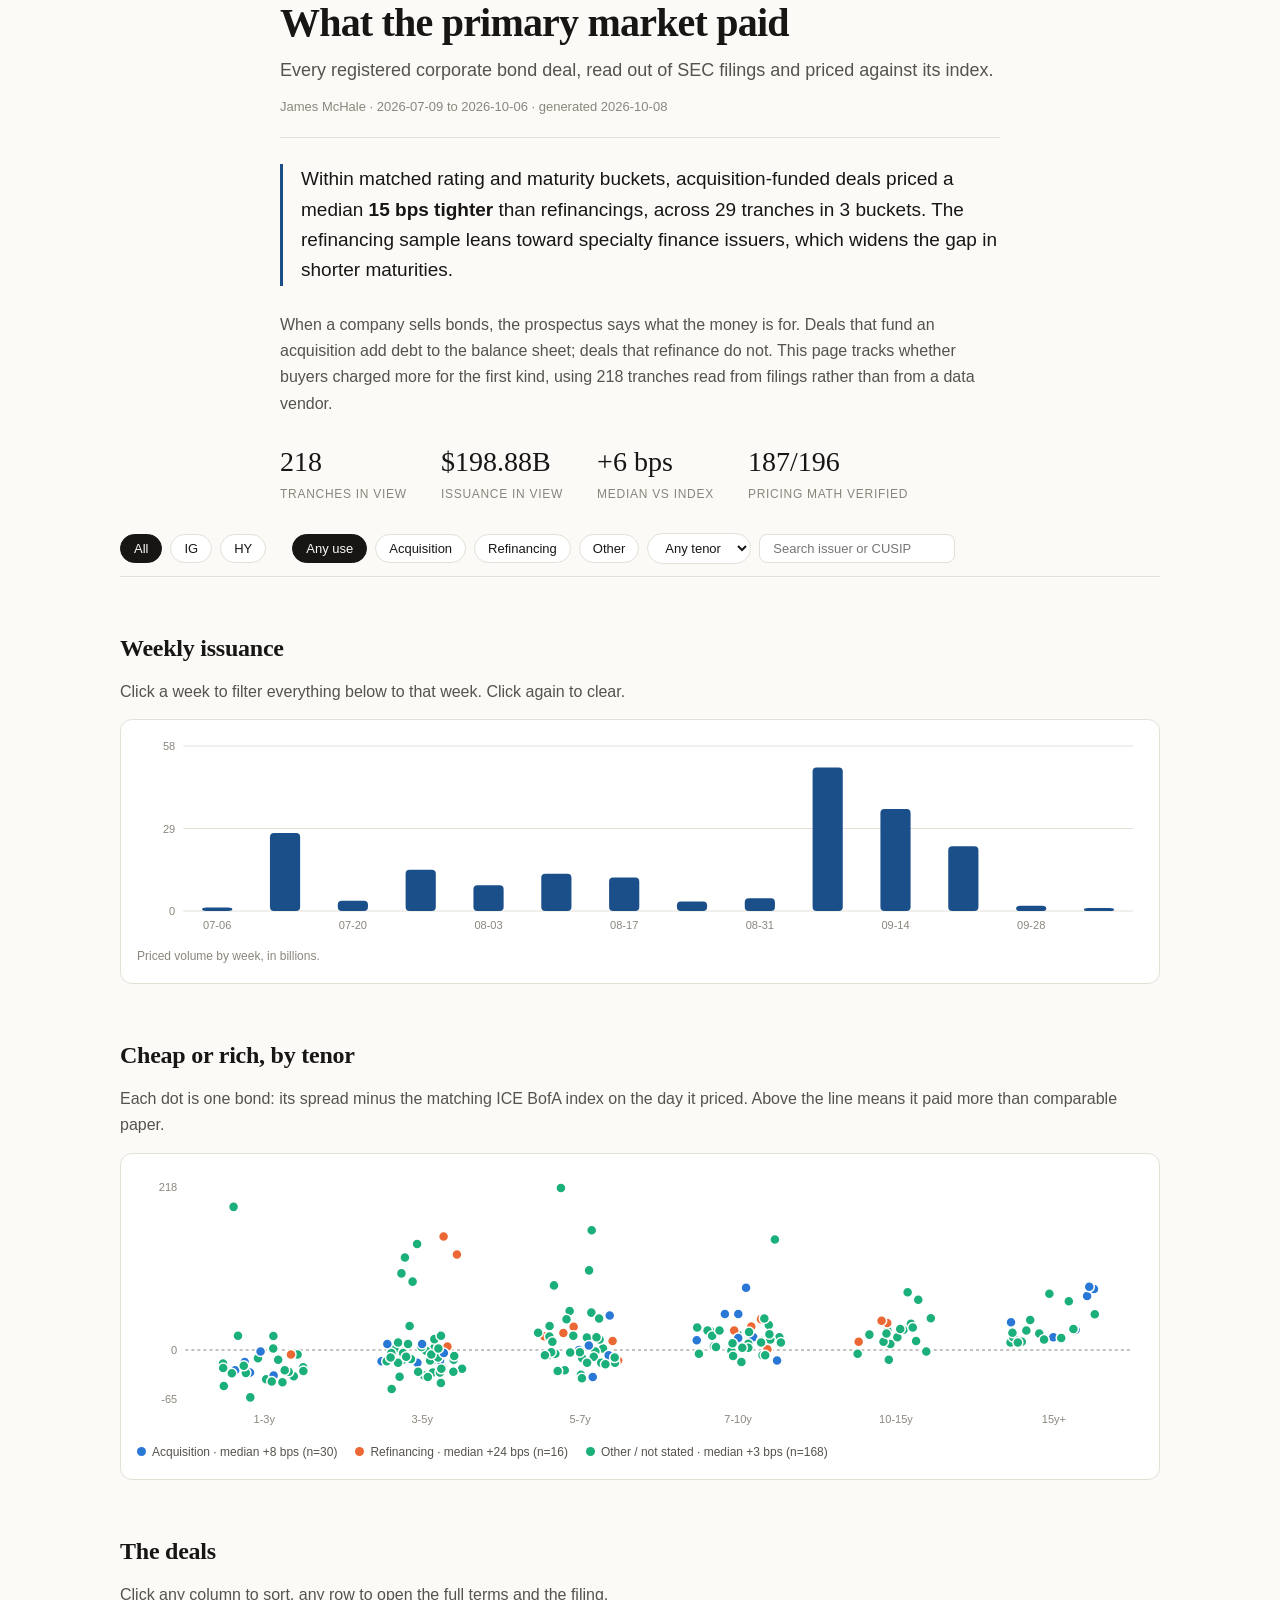
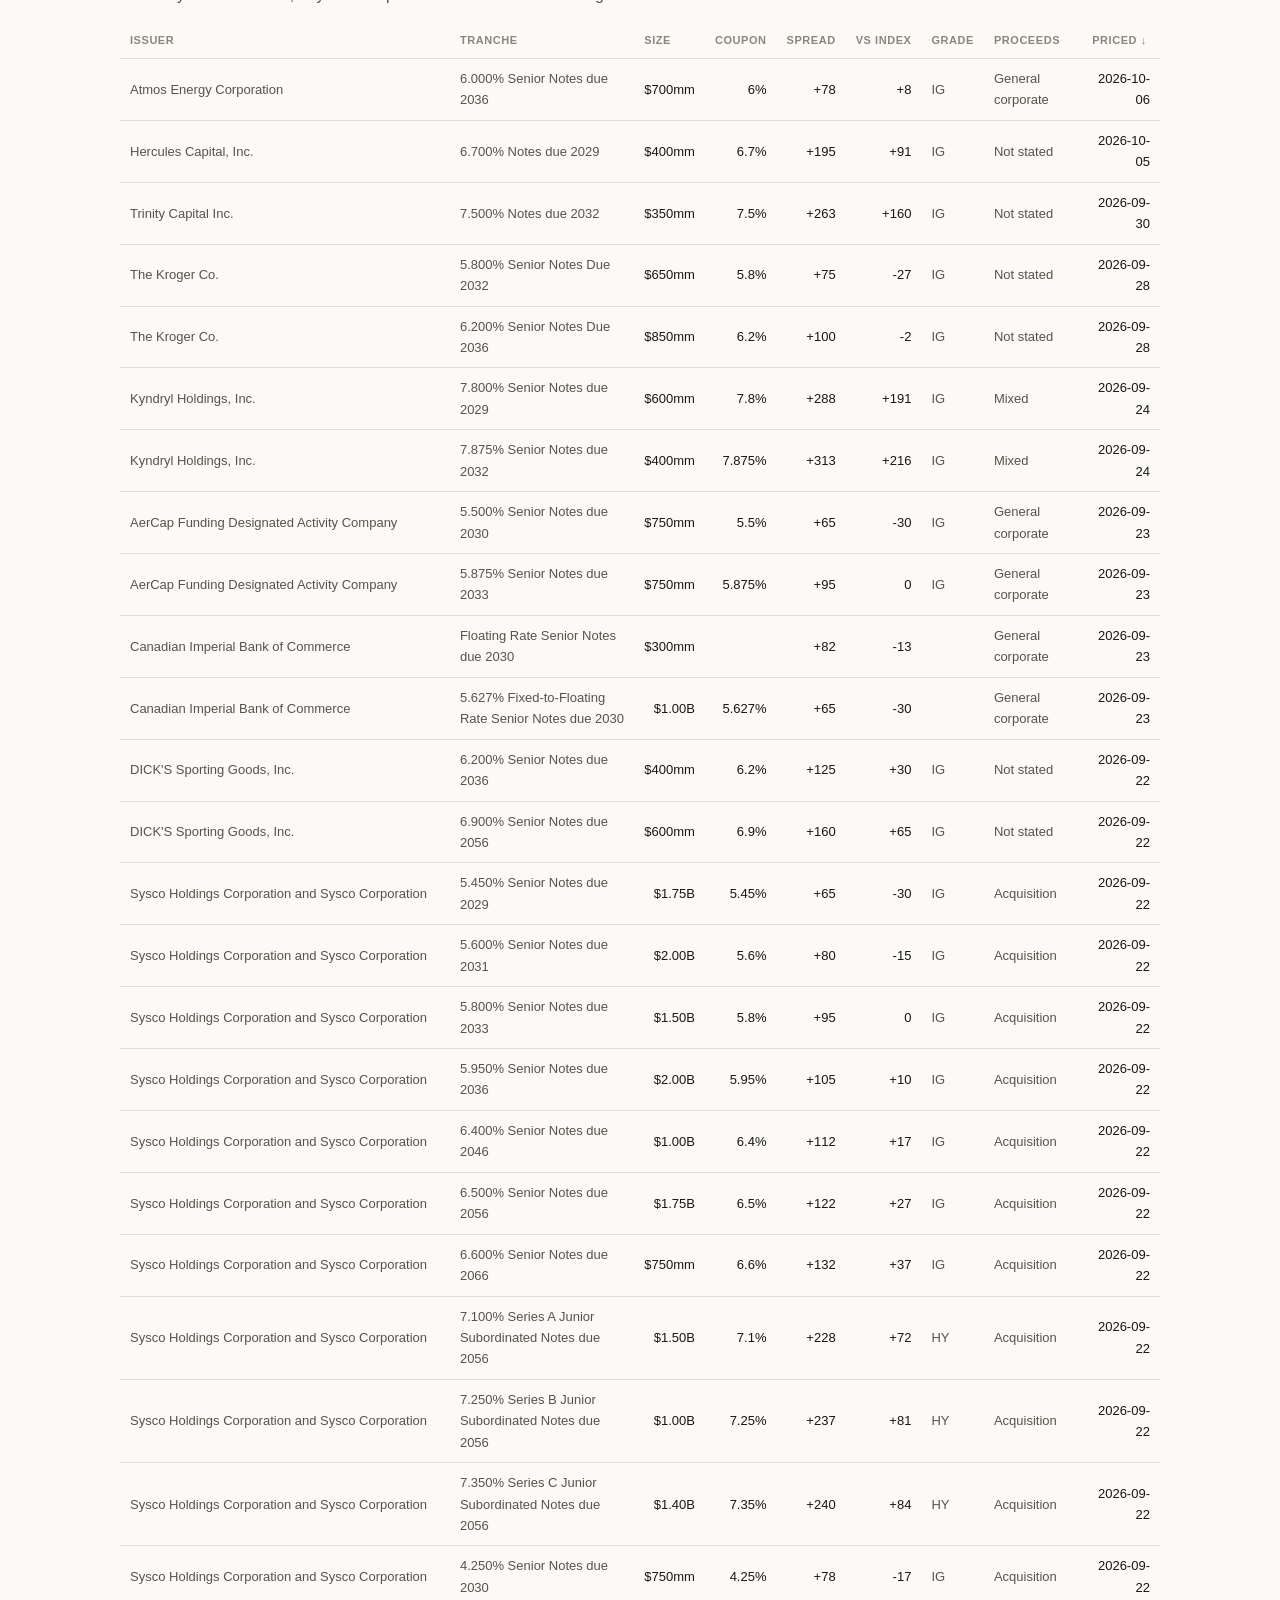
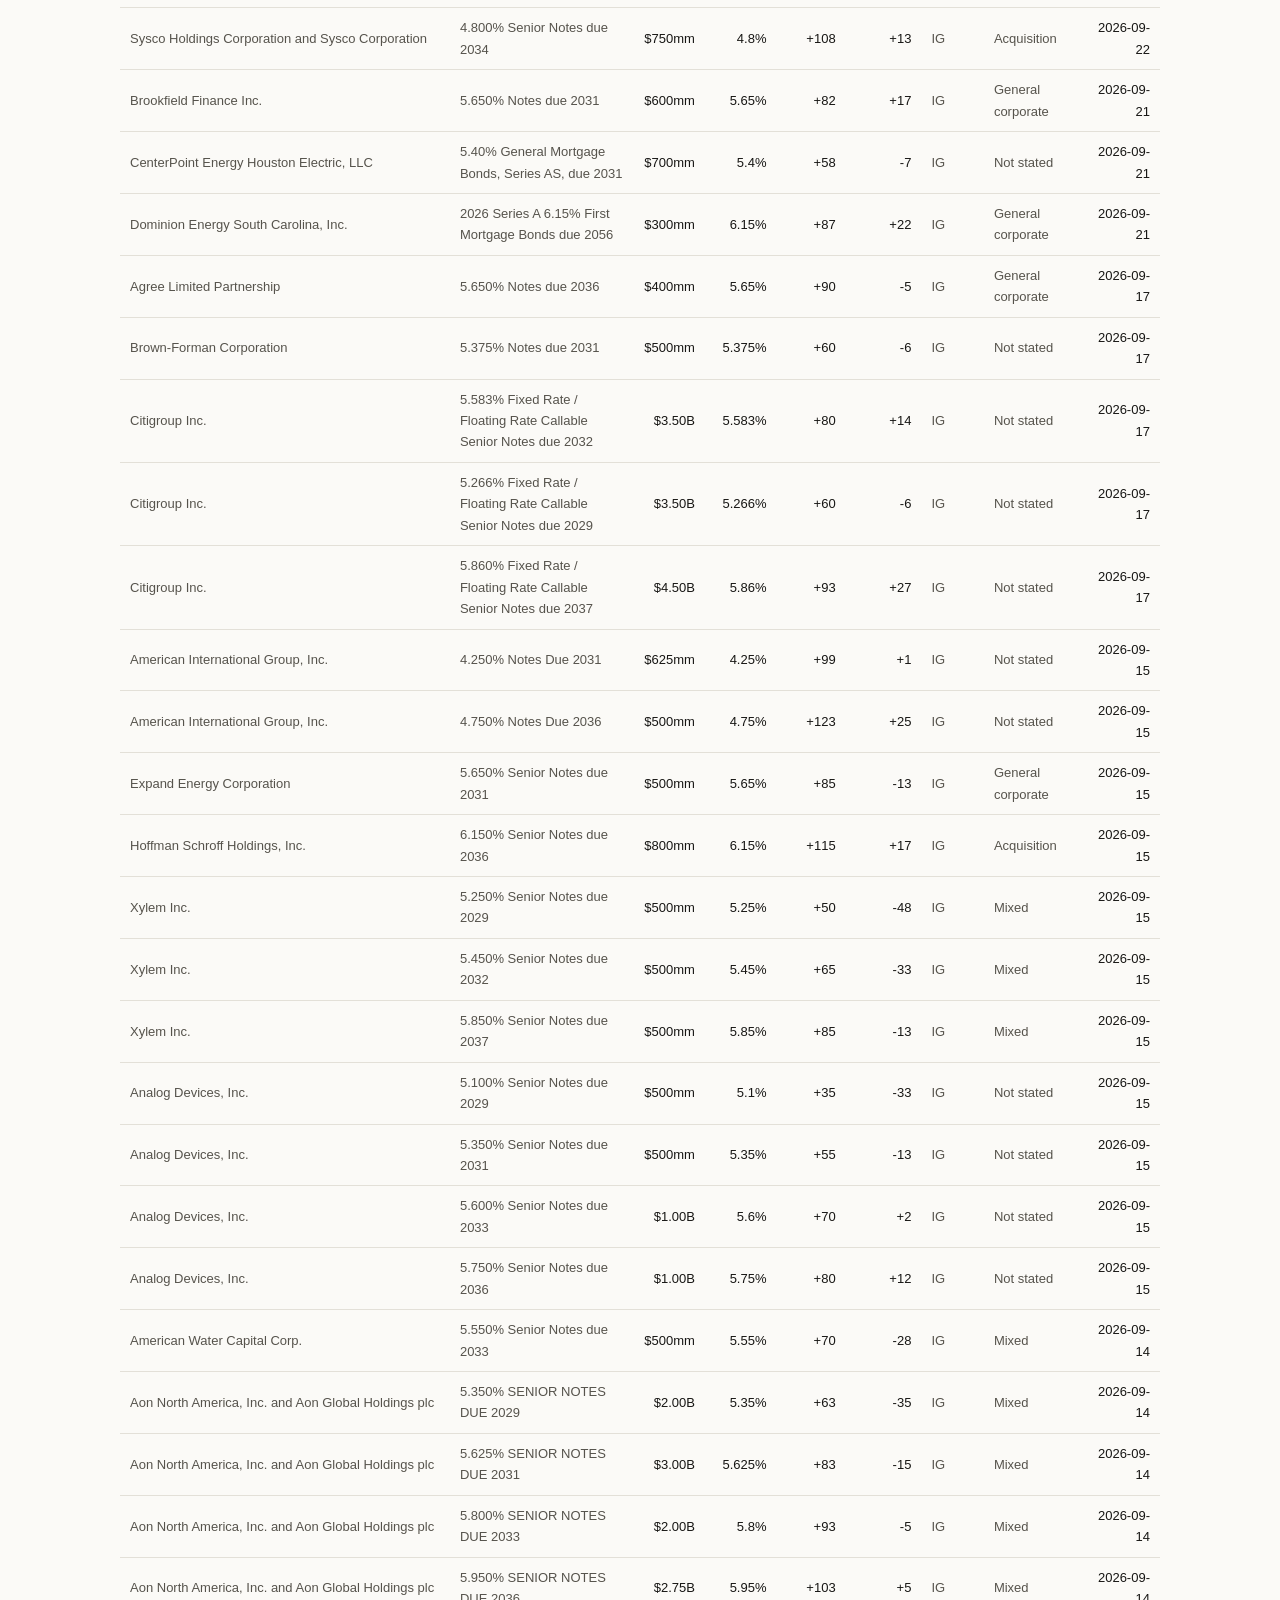
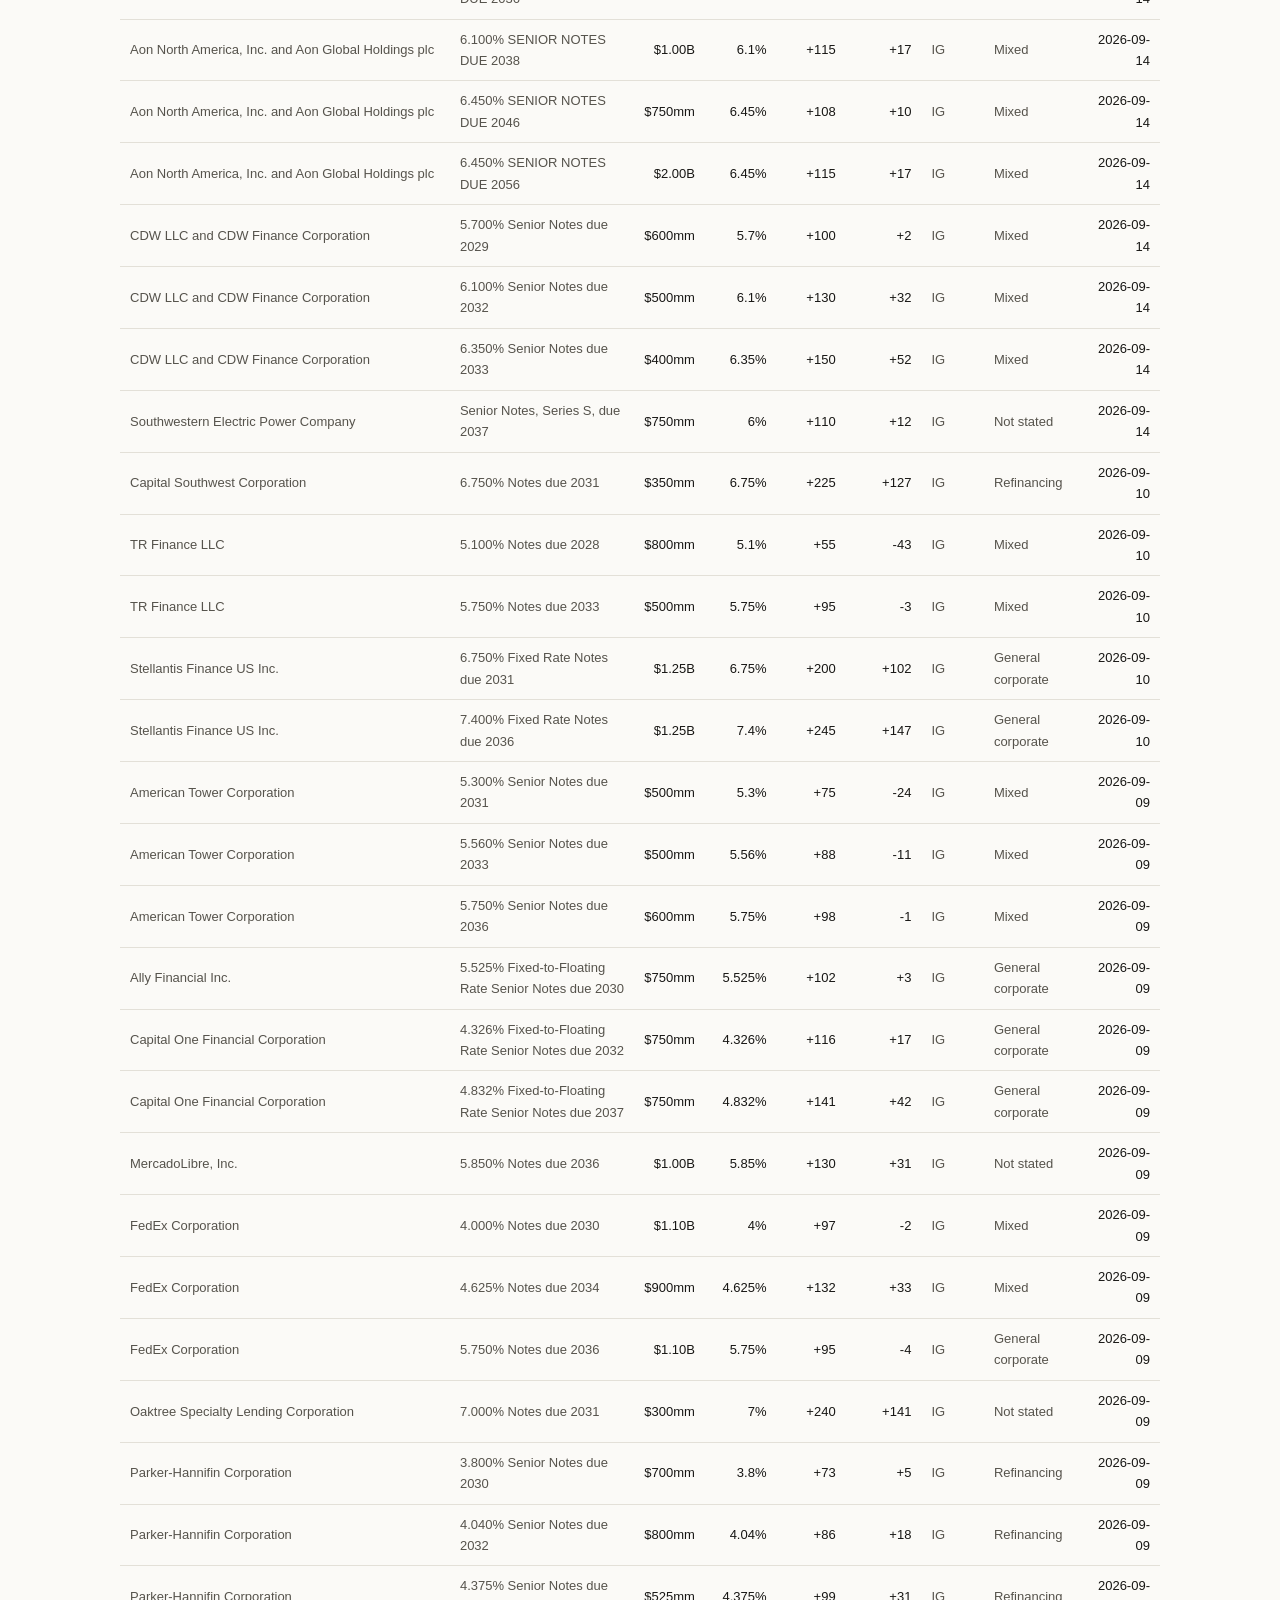
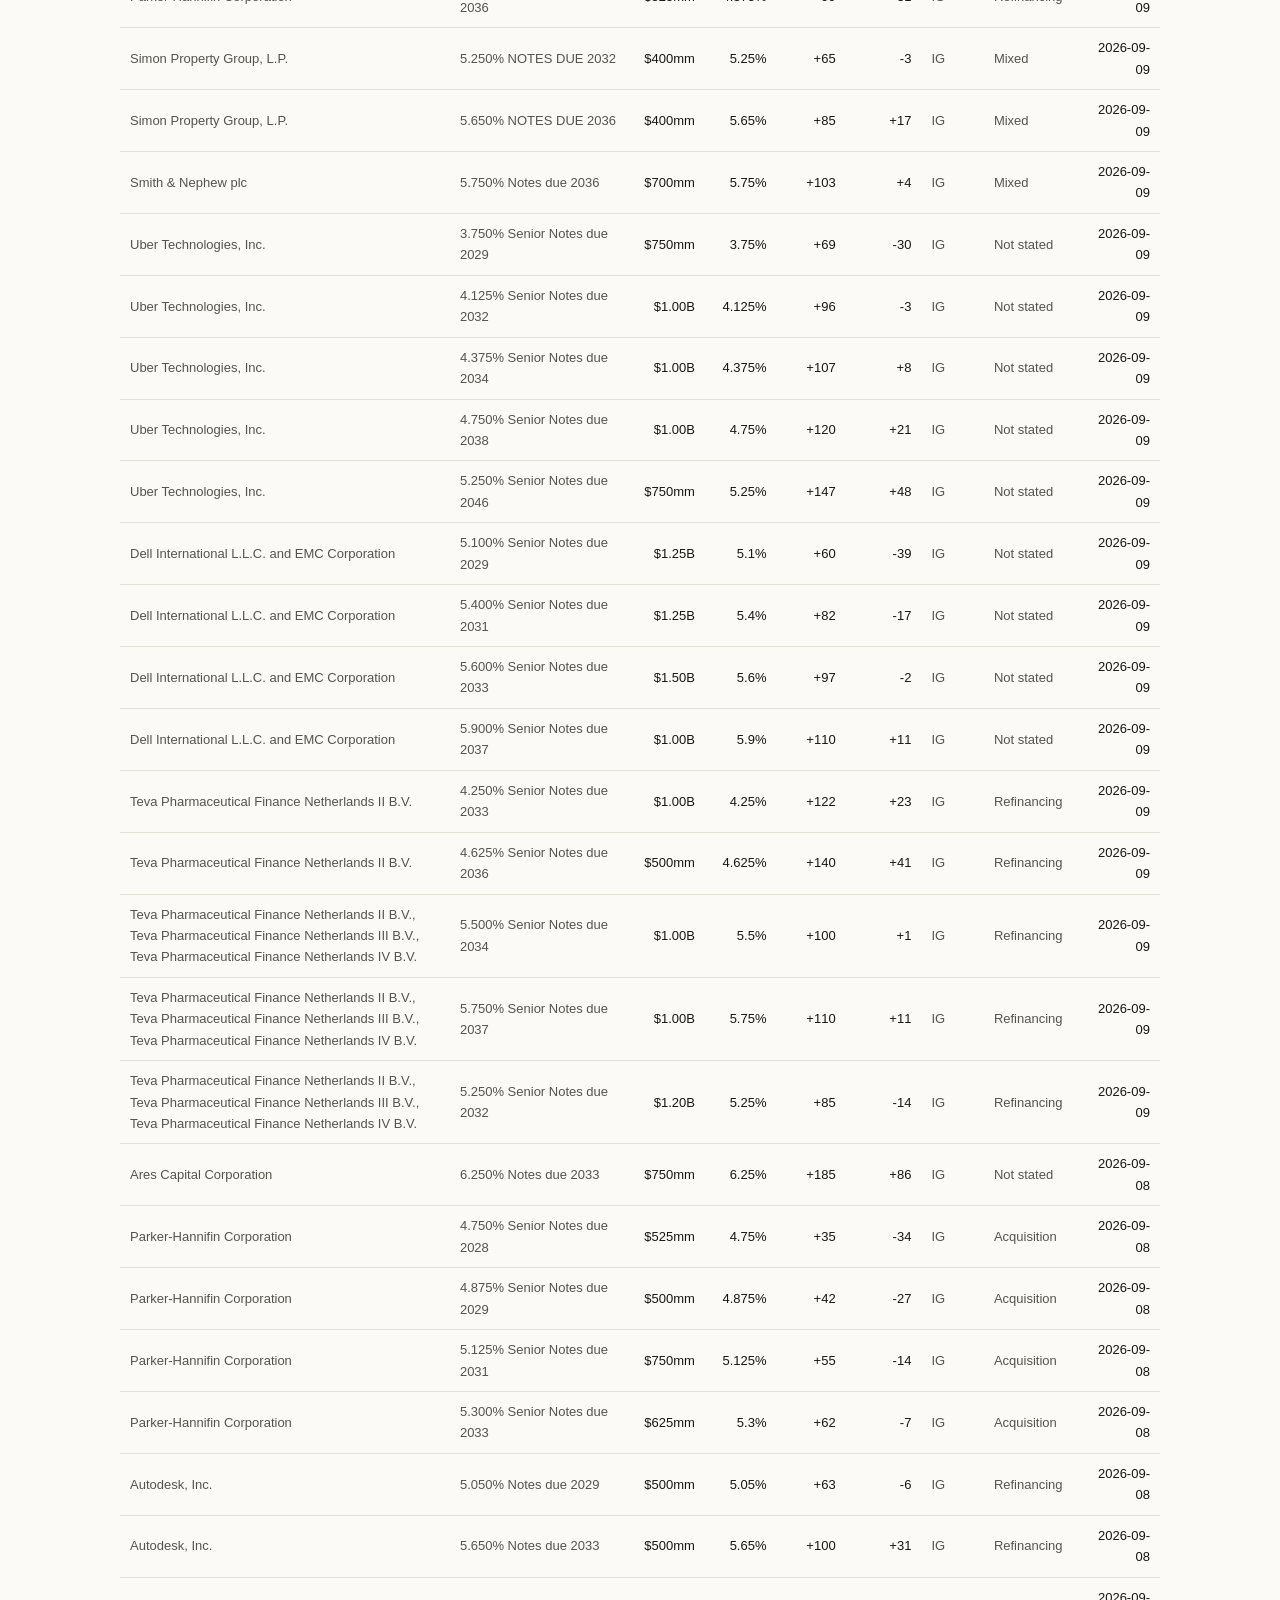
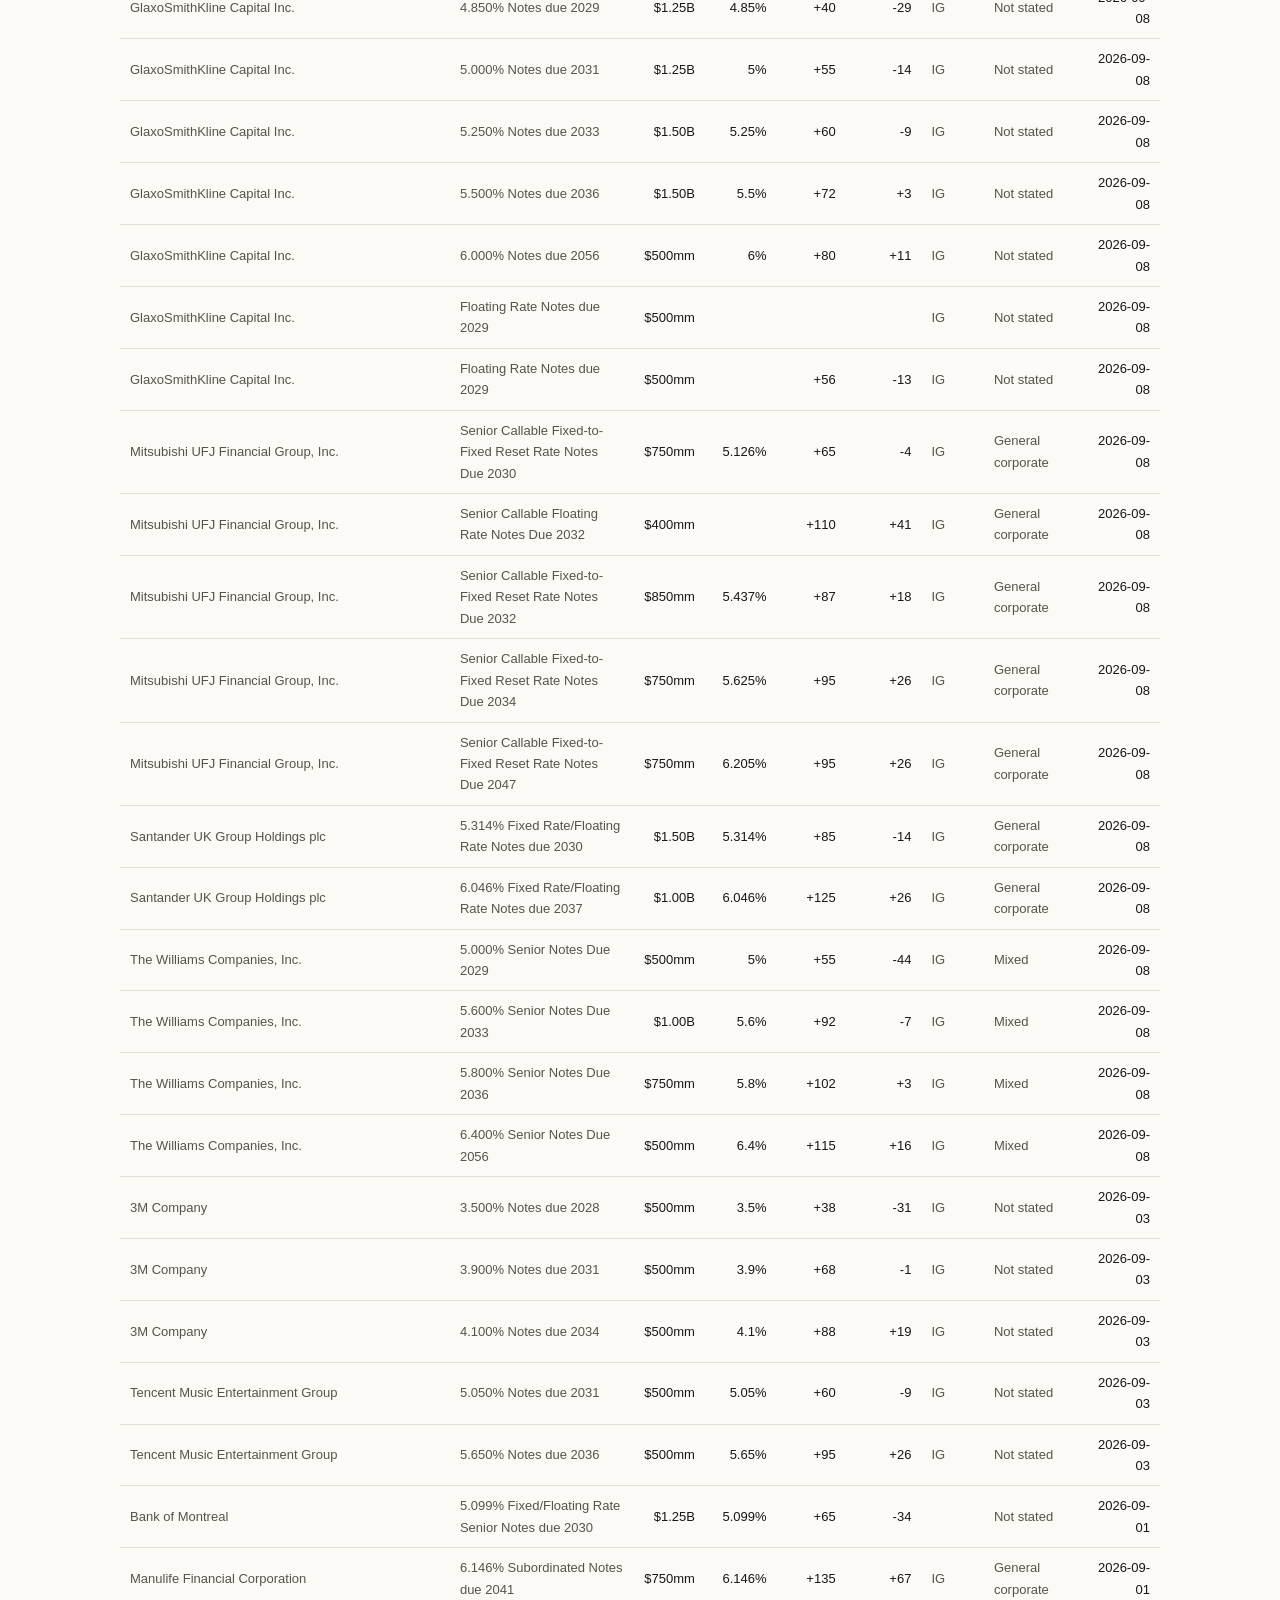
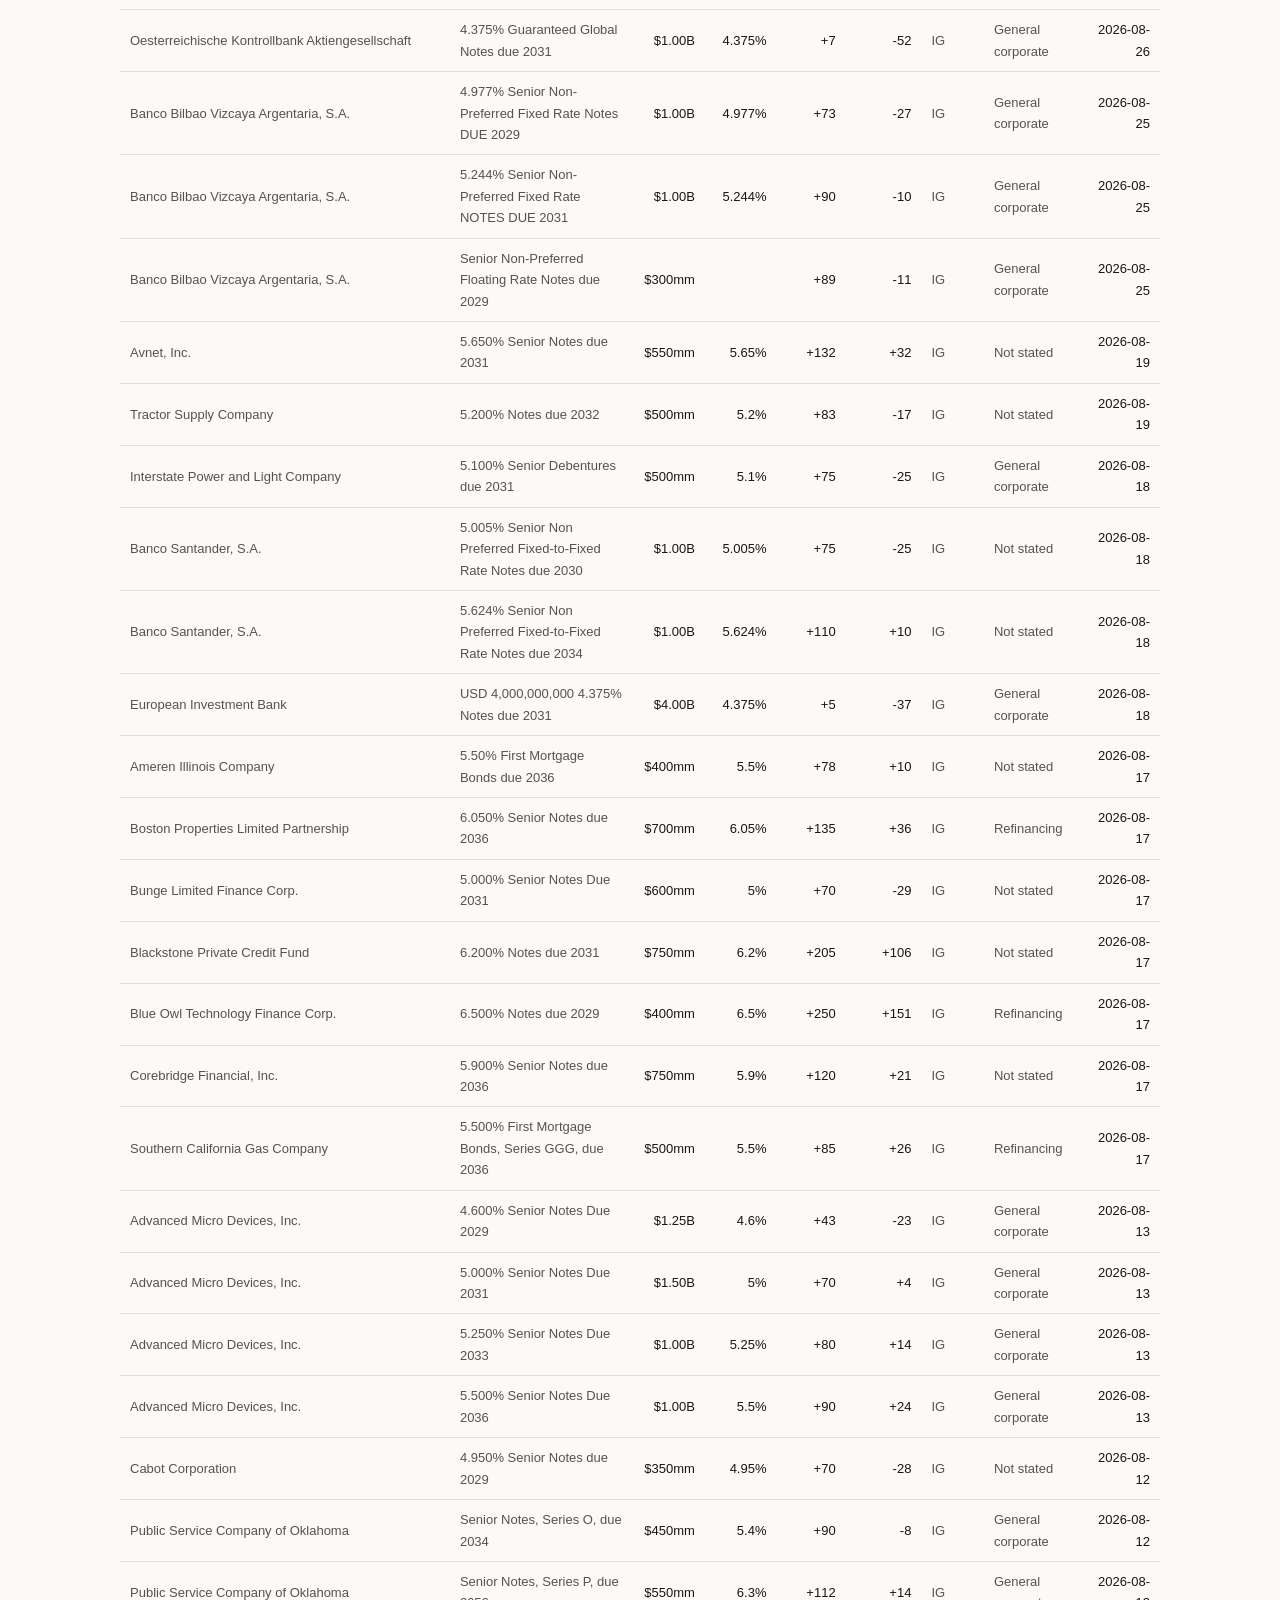
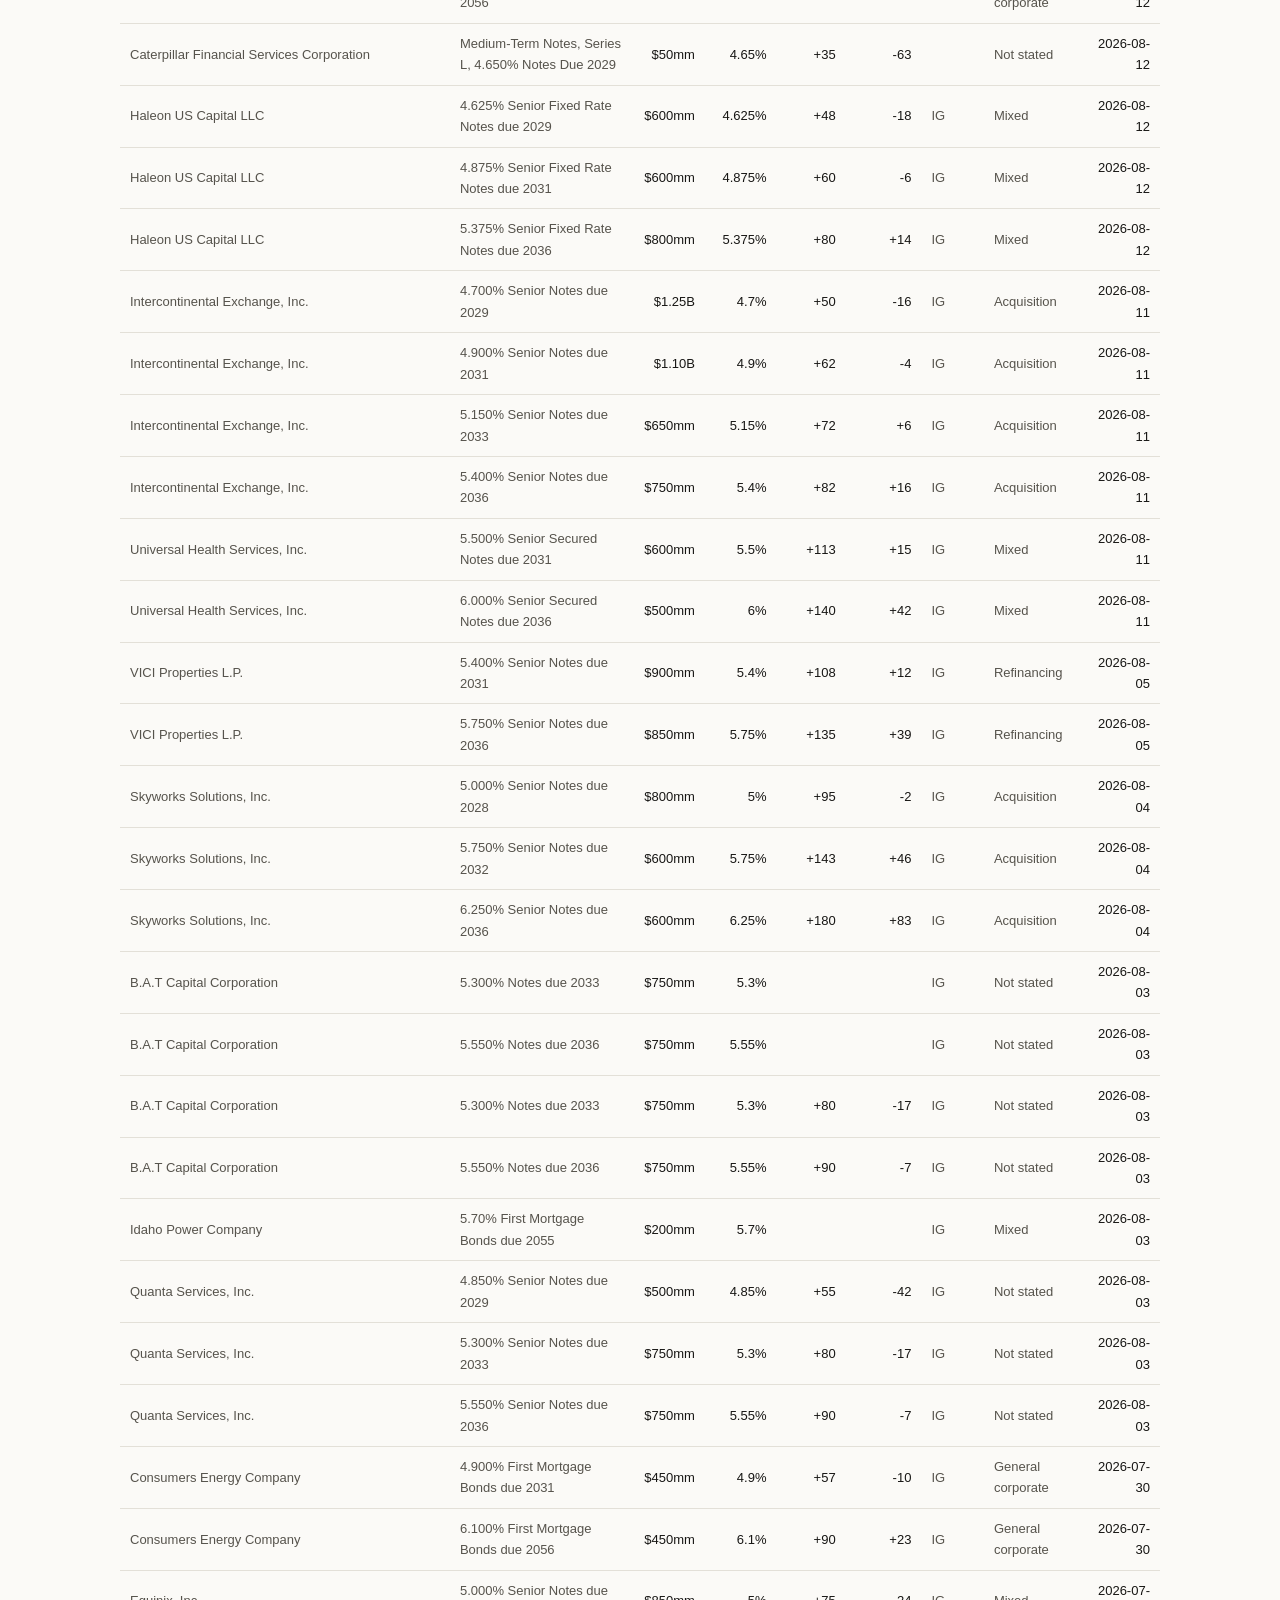
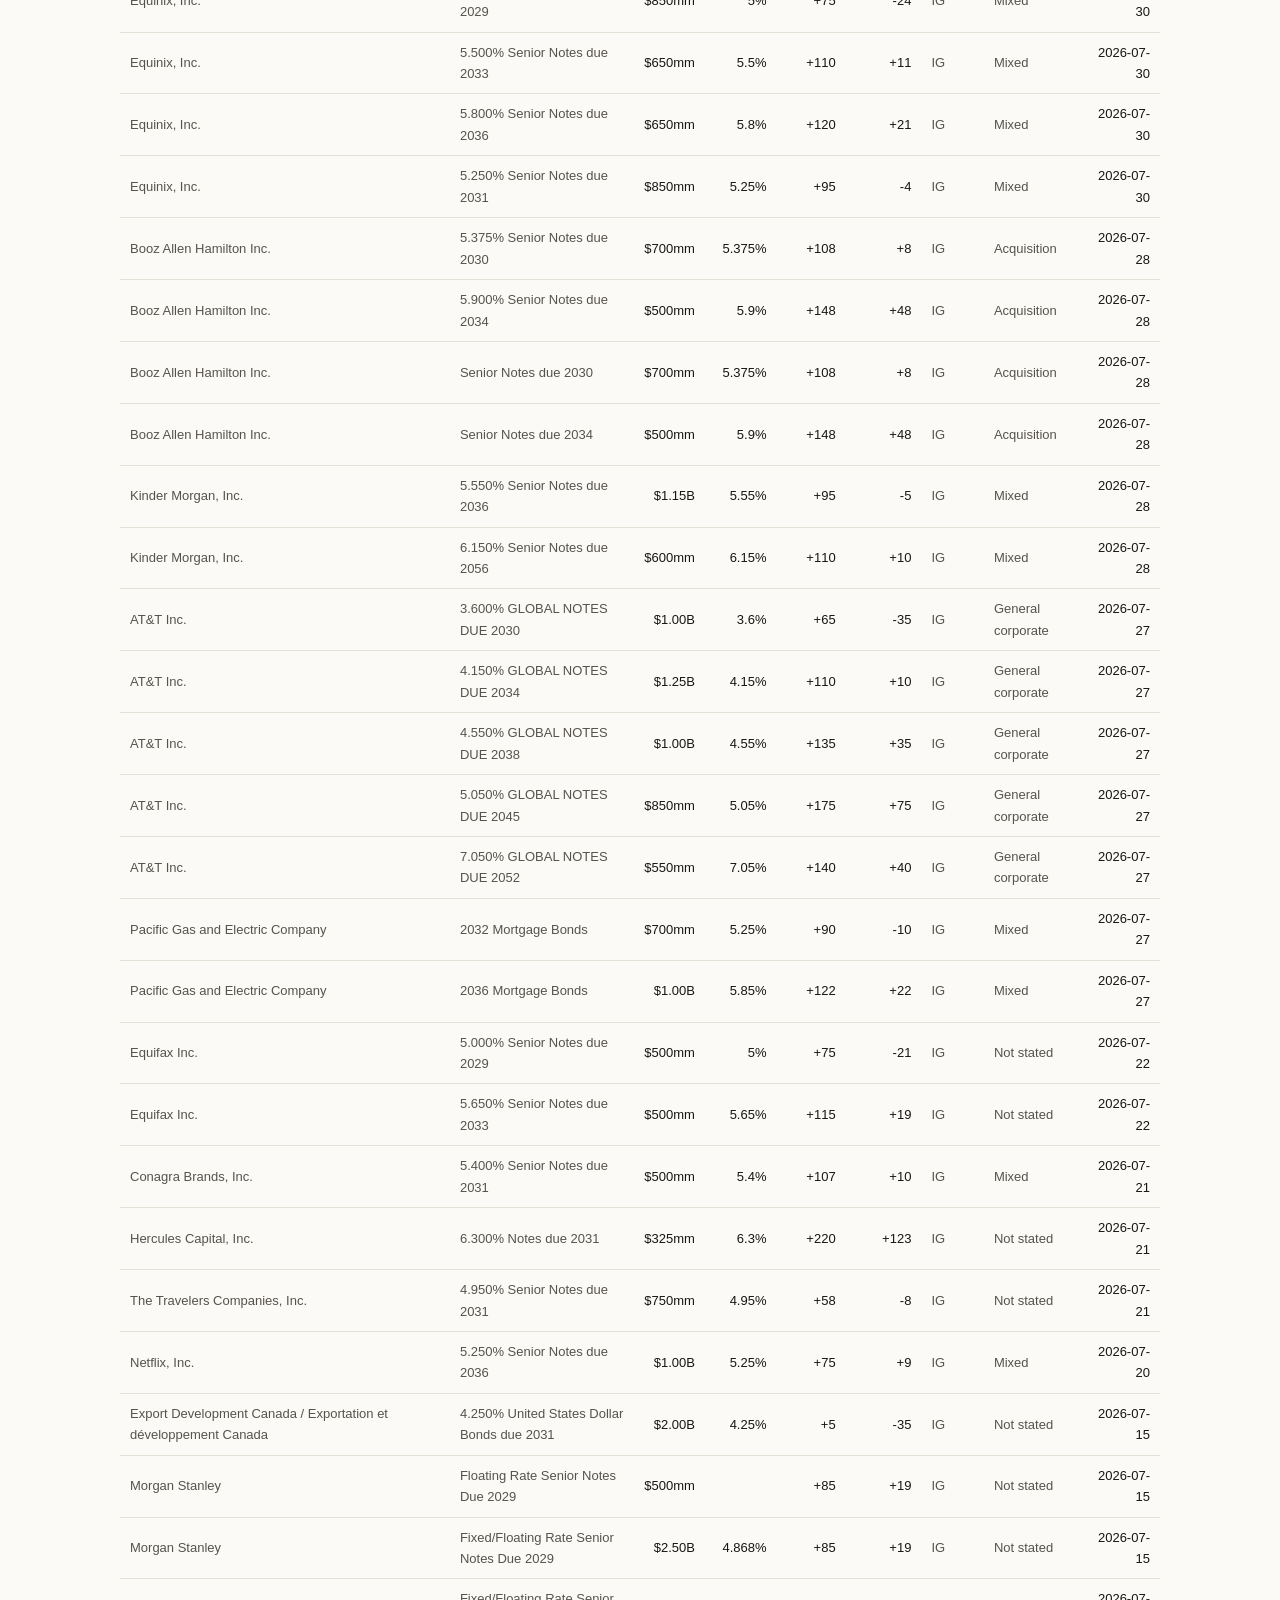
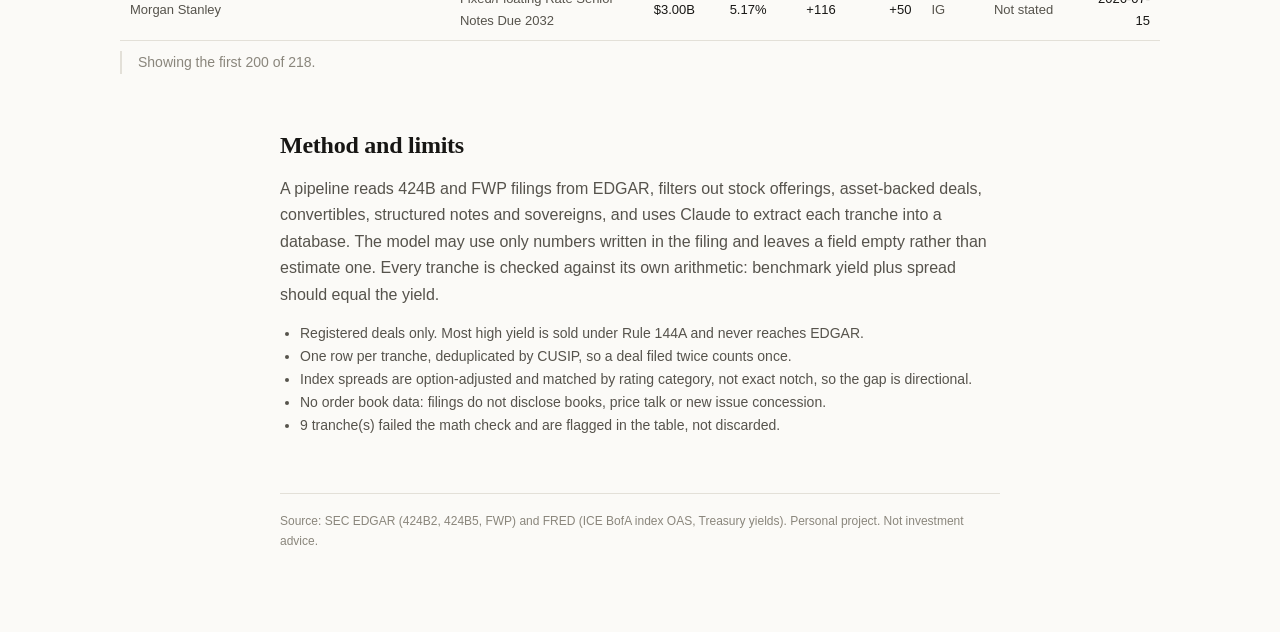
==== commit 1d858eb3: "Add files via upload" ====
--- a/index.html
+++ b/index.html
@@ -1,8 +1,6 @@
 <!doctype html><html lang="en"><head><meta charset="utf-8">
 <meta name="viewport" content="width=device-width,initial-scale=1">
-<title>New Issue Credit Tracker</title>
-<meta name="description" content="Every registered corporate bond deal, read out of SEC filings and priced against its ICE BofA index.">
-<style>
+<title>New Issue Credit Tracker</title><style>
 :root{color-scheme:light;--bg:#fbfaf7;--surface:#fff;--line:#e3e0d8;--ink:#171614;--ink2:#56534c;
 --ink3:#8a867c;--accent:#1a4f8a;--s1:#2a78d6;--s2:#eb6834;--s3:#1baf7a;--chip:#f1efe9}
 @media (prefers-color-scheme:dark){:root:not([data-theme=light]){color-scheme:dark;--bg:#15150f;--surface:#1b1b18;
@@ -12,8 +10,7 @@
 body{margin:0;background:var(--bg);color:var(--ink);font:16px/1.65 ui-sans-serif,-apple-system,"Segoe UI",sans-serif}
 .col{max-width:760px;margin:0 auto;padding:0 20px}
 .wide{max-width:1080px;margin:0 auto;padding:0 20px}
-header.col{padding-top:56px;padding-bottom:8px}
-.kicker{font-size:12px;text-transform:uppercase;letter-spacing:.1em;color:var(--accent);font-weight:600;margin:0 0 10px}
+header{padding:64px 0 8px}
 h1{font-family:Georgia,"Iowan Old Style",serif;font-size:40px;line-height:1.15;letter-spacing:-.02em;margin:0 0 10px;font-weight:600}
 h2{font-family:Georgia,serif;font-size:24px;letter-spacing:-.01em;margin:52px 0 4px;font-weight:600}
 h3{font-size:13px;text-transform:uppercase;letter-spacing:.08em;color:var(--ink3);margin:28px 0 8px;font-weight:600}
@@ -51,11 +48,7 @@
 padding:9px 10px;border-bottom:1px solid var(--line);cursor:pointer;white-space:nowrap;user-select:none}
 th:hover{color:var(--ink)}
 td{padding:9px 10px;border-bottom:1px solid var(--line);color:var(--ink2)}
-td.n{text-align:right;font-variant-numeric:tabular-nums;color:var(--ink);white-space:nowrap}
-.tablewrap{overflow-x:auto;-webkit-overflow-scrolling:touch}
-button.more{margin:14px 0 0;font:13px ui-sans-serif,sans-serif;color:var(--ink);background:var(--surface);
-border:1px solid var(--line);border-radius:999px;padding:7px 16px;cursor:pointer}
-a{color:var(--accent)}
+td.n{text-align:right;font-variant-numeric:tabular-nums;color:var(--ink)}
 tr.row{cursor:pointer}
 tr.row:hover td{background:var(--chip)}
 tr.detail td{background:var(--chip);color:var(--ink2);font-size:13px}
@@ -65,18 +58,15 @@
 #tip{position:fixed;pointer-events:none;opacity:0;background:var(--ink);color:var(--bg);font-size:12px;
 line-height:1.4;padding:7px 10px;border-radius:7px;transform:translate(-50%,-125%);transition:opacity .08s;z-index:9}
 footer{margin:56px 0 80px;padding-top:18px;border-top:1px solid var(--line);font-size:12px;color:var(--ink3)}
-@media(max-width:620px){h1{font-size:30px}header.col{padding-top:32px}.hide-s{display:none}
-.controls{position:static}.tick{font-size:19px}.stats{gap:22px}input{min-width:0;flex:1}
-th,td{padding:8px 6px}}
+@media(max-width:620px){h1{font-size:30px}.hide-s{display:none}}
 </style></head><body><div id="tip"></div>
 <header class="col">
-  <p class="kicker">New Issue Credit Tracker</p>
   <h1>What the primary market paid</h1>
   <p class="dek">Every registered corporate bond deal, read out of SEC filings and priced against its index.</p>
   <p class="byline">James McHale · 2026-07-09 to 2026-10-06 · generated 2026-10-08</p>
 </header>
 <main class="col">
-  <p class="lede">Acquisition-funded deals priced a median <b>16 bps tighter</b> than refinancings, across 46 tranches.</p>
+  <p class="lede">Within matched rating and maturity buckets, acquisition-funded deals priced a median <b>15 bps tighter</b> than refinancings, across 29 tranches in 3 buckets. The refinancing sample leans toward specialty finance issuers, which widens the gap in shorter maturities.</p>
   <p>When a company sells bonds, the prospectus says what the money is for. Deals that fund an acquisition
   add debt to the balance sheet; deals that refinance do not. This page tracks whether buyers charged more
   for the first kind, using 218 tranches read from filings rather than from a data vendor.</p>
@@ -123,10 +113,10 @@
     <li>One row per tranche, deduplicated by CUSIP, so a deal filed twice counts once.</li>
     <li>Index spreads are option-adjusted and matched by rating category, not exact notch, so the gap is directional.</li>
     <li>No order book data: filings do not disclose books, price talk or new issue concession.</li>
-    <li>9 tranches failed the math check and are flagged in the table, not discarded.</li>
+    <li>9 tranche(s) failed the math check and are flagged in the table, not discarded.</li>
   </ul>
   <footer>Source: SEC EDGAR (424B2, 424B5, FWP) and FRED (ICE BofA index OAS, Treasury yields).
-  Personal project. Not investment advice. <a href="https://github.com/jmchale-osu/bond-tracker">Code on GitHub</a>.</footer>
+  Personal project. Not investment advice.</footer>
 </main>
 <script>
 const BONDS=[{"key": "0001193125-26-415813:6.000% Senior Notes due 2036", "issuer": "Atmos Energy Corporation", "title": "6.000% Senior Notes due 2036", "cusip": null, "size": 700000000.0, "coupon": 6.0, "maturity": "2036-11-15", "spread": 78.0, "gap": 8.0, "yield": 6.047, "price": 99.638, "grade": "IG", "bucket": "10-15y", "moodys": "A2", "sp": "A-", "check": "OK", "proceeds": "general_corporate", "quote": "we intend to use the net proceeds from the sale of the securities that we may offer and sell from time to time by this prospectus for general corporate purposes", "priced": "2026-10-06", "url": "https://www.sec.gov/Archives/edgar/data/731802/000119312526415813/", "banks": "BNP Paribas Securities Corp., Credit Agricole Securities (USA) Inc., U.S. Bancorp Investments, Inc., CIBC World Markets Corp., MUFG Securities Americas Inc., TD Securities (USA) LLC"}, {"key": "0001628280-26-065036:6.700% Notes due 2029", "issuer": "Hercules Capital, Inc.", "title": "6.700% Notes due 2029", "cusip": null, "size": 400000000.0, "coupon": 6.7, "maturity": "2029-10-08", "spread": 195.0, "gap": 91.0, "yield": 6.933, "price": 99.379, "grade": "IG", "bucket": "3-5y", "moodys": "Baa2", "sp": null, "check": "OK", "proceeds": null, "quote": null, "priced": "2026-10-05", "url": "https://www.sec.gov/Archives/edgar/data/1280784/000162828026065036/", "banks": "Goldman Sachs & Co. LLC, SMBC Nikko Securities America, Inc., MUFG Securities Americas Inc."}, {"key": "0001213900-26-105335:7.500% Notes due 2032", "issuer": "Trinity Capital Inc.", "title": "7.500% Notes due 2032", "cusip": null, "size": 350000000.0, "coupon": 7.5, "maturity": "2032-01-15", "spread": 262.5, "gap": 159.5, "yield": 7.714, "price": 99.104, "grade": "IG", "bucket": "5-7y", "moodys": "Baa3", "sp": null, "check": "OK", "proceeds": null, "quote": null, "priced": "2026-09-30", "url": "https://www.sec.gov/Archives/edgar/data/1786108/000121390026105335/", "banks": "Keefe, Bruyette & Woods, Inc., MUFG Securities Americas Inc."}, {"key": "0001104659-26-111397:5.800% Senior Notes Due 2032", "issuer": "The Kroger Co.", "title": "5.800% Senior Notes Due 2032", "cusip": null, "size": 650000000.0, "coupon": 5.8, "maturity": "2032-02-15", "spread": 75.0, "gap": -27.0, "yield": 5.809, "price": 99.967, "grade": "IG", "bucket": "5-7y", "moodys": "Baa1", "sp": "BBB", "check": "OK", "proceeds": "not_stated", "quote": null, "priced": "2026-09-28", "url": "https://www.sec.gov/Archives/edgar/data/56873/000110465926111397/", "banks": "Citigroup Global Markets Inc., Mizuho Securities USA LLC, Wells Fargo Securities, LLC, J.P. Morgan Securities LLC, Truist Securities, Inc., Goldman Sachs & Co. LLC"}, {"key": "0001104659-26-111397:6.200% Senior Notes Due 2036", "issuer": "The Kroger Co.", "title": "6.200% Senior Notes Due 2036", "cusip": null, "size": 850000000.0, "coupon": 6.2, "maturity": "2036-11-01", "spread": 100.0, "gap": -2.0, "yield": 6.232, "price": 99.756, "grade": "IG", "bucket": "10-15y", "moodys": "Baa1", "sp": "BBB", "check": "OK", "proceeds": "not_stated", "quote": null, "priced": "2026-09-28", "url": "https://www.sec.gov/Archives/edgar/data/56873/000110465926111397/", "banks": "Citigroup Global Markets Inc., Mizuho Securities USA LLC, Wells Fargo Securities, LLC, J.P. Morgan Securities LLC, Truist Securities, Inc., Goldman Sachs & Co. LLC"}, {"key": "0001104659-26-110423:7.800% Senior Notes due 2029", "issuer": "Kyndryl Holdings, Inc.", "title": "7.800% Senior Notes due 2029", "cusip": null, "size": 600000000.0, "coupon": 7.8, "maturity": "2029-09-28", "spread": 287.5, "gap": 190.5, "yield": 7.866, "price": 99.827, "grade": "IG", "bucket": "1-3y", "moodys": "Baa3", "sp": "BBB-", "check": "OK", "proceeds": "mixed", "quote": "to repay at maturity the $700 million outstanding aggregate principal amount of its 2.05% senior notes due October 2026", "priced": "2026-09-24", "url": "https://www.sec.gov/Archives/edgar/data/1867072/000110465926110423/", "banks": "J.P. Morgan Securities LLC, Citigroup Global Markets Inc., Morgan Stanley & Co. LLC, Mizuho Securities USA LLC, MUFG Securities Americas Inc., Scotia Capital (USA) Inc., SMBC Nikko Securities America, Inc."}, {"key": "0001104659-26-110423:7.875% Senior Notes due 2032", "issuer": "Kyndryl Holdings, Inc.", "title": "7.875% Senior Notes due 2032", "cusip": null, "size": 400000000.0, "coupon": 7.875, "maturity": "2032-01-15", "spread": 312.5, "gap": 215.5, "yield": 8.158, "price": 98.821, "grade": "IG", "bucket": "5-7y", "moodys": "Baa3", "sp": "BBB-", "check": "OK", "proceeds": "mixed", "quote": "to repay at maturity the $700 million outstanding aggregate principal amount of its 2.05% senior notes due October 2026", "priced": "2026-09-24", "url": "https://www.sec.gov/Archives/edgar/data/1867072/000110465926110423/", "banks": "J.P. Morgan Securities LLC, Citigroup Global Markets Inc., Morgan Stanley & Co. LLC, Mizuho Securities USA LLC, MUFG Securities Americas Inc., Scotia Capital (USA) Inc., SMBC Nikko Securities America, Inc."}, {"key": "0000950157-26-001040:5.500% Senior Notes due 2030", "issuer": "AerCap Funding Designated Activity Company", "title": "5.500% Senior Notes due 2030", "cusip": null, "size": 750000000.0, "coupon": 5.5, "maturity": "2030-01-15", "spread": 65.0, "gap": -30.0, "yield": 5.619, "price": 99.658, "grade": "IG", "bucket": "3-5y", "moodys": "Baa1", "sp": "BBB+", "check": "OK", "proceeds": "general_corporate", "quote": "We intend to use the net proceeds from this offering for general corporate purposes, including to acquire, invest in, finance or refinance aircraft assets and to repay indebtedness.", "priced": "2026-09-23", "url": "https://www.sec.gov/Archives/edgar/data/1378789/000095015726001040/", "banks": "Citigroup Global Markets Inc., Mizuho Securities USA LLC, BNP Paribas Securities Corp., Deutsche Bank Securities Inc., Santander US Capital Markets LLC, Truist Securities, Inc., Credit Agricole Securities (USA) Inc., Goldman Sachs & Co. LLC, ING Financial Services LLC, BMO Capital Markets Corp., Soci\u00e9t\u00e9 G\u00e9n\u00e9rale"}, {"key": "0000950157-26-001040:5.875% Senior Notes due 2033", "issuer": "AerCap Funding Designated Activity Company", "title": "5.875% Senior Notes due 2033", "cusip": null, "size": 750000000.0, "coupon": 5.875, "maturity": "2033-10-07", "spread": 95.0, "gap": 0.0, "yield": 6.003, "price": 99.277, "grade": "IG", "bucket": "7-10y", "moodys": "Baa1", "sp": "BBB+", "check": "OK", "proceeds": "general_corporate", "quote": "We intend to use the net proceeds from this offering for general corporate purposes, including to acquire, invest in, finance or refinance aircraft assets and to repay indebtedness.", "priced": "2026-09-23", "url": "https://www.sec.gov/Archives/edgar/data/1378789/000095015726001040/", "banks": "Citigroup Global Markets Inc., Mizuho Securities USA LLC, BNP Paribas Securities Corp., Deutsche Bank Securities Inc., Santander US Capital Markets LLC, Truist Securities, Inc., Credit Agricole Securities (USA) Inc., Goldman Sachs & Co. LLC, ING Financial Services LLC, BMO Capital Markets Corp., Soci\u00e9t\u00e9 G\u00e9n\u00e9rale"}, {"key": "0001213900-26-102718:Floating Rate Senior Notes due 2030", "issuer": "Canadian Imperial Bank of Commerce", "title": "Floating Rate Senior Notes due 2030", "cusip": null, "size": 300000000.0, "coupon": null, "maturity": "2030-09-27", "spread": 82.0, "gap": -13.0, "yield": null, "price": 100.0, "grade": null, "bucket": "3-5y", "moodys": null, "sp": null, "check": "n/a", "proceeds": "general_corporate", "quote": "The net proceeds from the sale of the Notes will be added to the Bank's funds and will be used for general corporate purposes", "priced": "2026-09-23", "url": "https://www.sec.gov/Archives/edgar/data/1045520/000121390026102718/", "banks": "CIBC World Markets Corp., BNP Paribas Securities Corp., BofA Securities, Inc., Deutsche Bank Securities Inc., Goldman Sachs & Co. LLC, Mizuho Securities USA LLC"}, {"key": "0001213900-26-102718:5.627% Fixed-to-Floating Rate Senior Notes due 2030", "issuer": "Canadian Imperial Bank of Commerce", "title": "5.627% Fixed-to-Floating Rate Senior Notes due 2030", "cusip": null, "size": 1000000000.0, "coupon": 5.627, "maturity": "2030-09-27", "spread": 65.0, "gap": -30.0, "yield": 5.627, "price": 100.0, "grade": null, "bucket": "3-5y", "moodys": null, "sp": null, "check": "OK", "proceeds": "general_corporate", "quote": "The net proceeds from the sale of the Notes will be added to the Bank's funds and will be used for general corporate purposes", "priced": "2026-09-23", "url": "https://www.sec.gov/Archives/edgar/data/1045520/000121390026102718/", "banks": "CIBC World Markets Corp., BNP Paribas Securities Corp., BofA Securities, Inc., Deutsche Bank Securities Inc., Goldman Sachs & Co. LLC, Mizuho Securities USA LLC"}, {"key": "0001140361-26-037339:6.200% Senior Notes due 2036", "issuer": "DICK'S Sporting Goods, Inc.", "title": "6.200% Senior Notes due 2036", "cusip": null, "size": 400000000.0, "coupon": 6.2, "maturity": "2036-09-25", "spread": 125.0, "gap": 30.0, "yield": 6.22, "price": 99.853, "grade": "IG", "bucket": "7-10y", "moodys": "Baa2", "sp": "BBB", "check": "OK", "proceeds": null, "quote": null, "priced": "2026-09-22", "url": "https://www.sec.gov/Archives/edgar/data/1089063/000114036126037339/", "banks": "BofA Securities, Inc., Wells Fargo Securities, LLC, PNC Capital Markets LLC, U.S. Bancorp Investments, Inc., Goldman Sachs & Co. LLC"}, {"key": "0001140361-26-037339:6.900% Senior Notes due 2056", "issuer": "DICK'S Sporting Goods, Inc.", "title": "6.900% Senior Notes due 2056", "cusip": null, "size": 600000000.0, "coupon": 6.9, "maturity": "2056-09-25", "spread": 160.0, "gap": 65.0, "yield": 6.903, "price": 99.962, "grade": "IG", "bucket": "15y+", "moodys": "Baa2", "sp": "BBB", "check": "OK", "proceeds": null, "quote": null, "priced": "2026-09-22", "url": "https://www.sec.gov/Archives/edgar/data/1089063/000114036126037339/", "banks": "BofA Securities, Inc., Wells Fargo Securities, LLC, PNC Capital Markets LLC, U.S. Bancorp Investments, Inc., Goldman Sachs & Co. LLC"}, {"key": "0001104659-26-109737:5.450% Senior Notes due 2029", "issuer": "Sysco Holdings Corporation and Sysco Corporation", "title": "5.450% Senior Notes due 2029", "cusip": null, "size": 1750000000.0, "coupon": 5.45, "maturity": "2029-10-06", "spread": 65.0, "gap": -30.0, "yield": 5.454, "price": 99.989, "grade": "IG", "bucket": "1-3y", "moodys": "Baa3", "sp": "BBB", "check": "OK", "proceeds": "acquisition", "quote": "To pay the cash consideration for the JRD Acquisition Transactions and all other fees, costs and expenses related thereto.", "priced": "2026-09-22", "url": "https://www.sec.gov/Archives/edgar/data/96021/000110465926109737/", "banks": "Goldman Sachs & Co. LLC, TD Securities (USA) LLC, BofA Securities, Inc., J.P. Morgan Securities LLC, Wells Fargo Securities, LLC, PNC Capital Markets LLC, U.S. Bancorp Investments, Inc., BNP Paribas Securities Corp., Truist Securities, Inc."}, {"key": "0001104659-26-109737:5.600% Senior Notes due 2031", "issuer": "Sysco Holdings Corporation and Sysco Corporation", "title": "5.600% Senior Notes due 2031", "cusip": null, "size": 2000000000.0, "coupon": 5.6, "maturity": "2031-06-06", "spread": 80.0, "gap": -15.0, "yield": 5.62, "price": 99.927, "grade": "IG", "bucket": "3-5y", "moodys": "Baa3", "sp": "BBB", "check": "OK", "proceeds": "acquisition", "quote": "To pay the cash consideration for the JRD Acquisition Transactions and all other fees, costs and expenses related thereto.", "priced": "2026-09-22", "url": "https://www.sec.gov/Archives/edgar/data/96021/000110465926109737/", "banks": "Goldman Sachs & Co. LLC, TD Securities (USA) LLC, BofA Securities, Inc., J.P. Morgan Securities LLC, Wells Fargo Securities, LLC, PNC Capital Markets LLC, U.S. Bancorp Investments, Inc., BNP Paribas Securities Corp., Truist Securities, Inc."}, {"key": "0001104659-26-109737:5.800% Senior Notes due 2033", "issuer": "Sysco Holdings Corporation and Sysco Corporation", "title": "5.800% Senior Notes due 2033", "cusip": null, "size": 1500000000.0, "coupon": 5.8, "maturity": "2033-10-06", "spread": 95.0, "gap": 0.0, "yield": 5.828, "price": 99.841, "grade": "IG", "bucket": "5-7y", "moodys": "Baa3", "sp": "BBB", "check": "OK", "proceeds": "acquisition", "quote": "To pay the cash consideration for the JRD Acquisition Transactions and all other fees, costs and expenses related thereto.", "priced": "2026-09-22", "url": "https://www.sec.gov/Archives/edgar/data/96021/000110465926109737/", "banks": "Goldman Sachs & Co. LLC, TD Securities (USA) LLC, BofA Securities, Inc., J.P. Morgan Securities LLC, Wells Fargo Securities, LLC, PNC Capital Markets LLC, U.S. Bancorp Investments, Inc., BNP Paribas Securities Corp., Truist Securities, Inc."}, {"key": "0001104659-26-109737:5.950% Senior Notes due 2036", "issuer": "Sysco Holdings Corporation and Sysco Corporation", "title": "5.950% Senior Notes due 2036", "cusip": null, "size": 2000000000.0, "coupon": 5.95, "maturity": "2036-06-06", "spread": 105.0, "gap": 10.0, "yield": 5.999, "price": 99.654, "grade": "IG", "bucket": "7-10y", "moodys": "Baa3", "sp": "BBB", "check": "OK", "proceeds": "acquisition", "quote": "To pay the cash consideration for the JRD Acquisition Transactions and all other fees, costs and expenses related thereto.", "priced": "2026-09-22", "url": "https://www.sec.gov/Archives/edgar/data/96021/000110465926109737/", "banks": "Goldman Sachs & Co. LLC, TD Securities (USA) LLC, BofA Securities, Inc., J.P. Morgan Securities LLC, Wells Fargo Securities, LLC, PNC Capital Markets LLC, U.S. Bancorp Investments, Inc., BNP Paribas Securities Corp., Truist Securities, Inc."}, {"key": "0001104659-26-109737:6.400% Senior Notes due 2046", "issuer": "Sysco Holdings Corporation and Sysco Corporation", "title": "6.400% Senior Notes due 2046", "cusip": null, "size": 1000000000.0, "coupon": 6.4, "maturity": "2046-10-06", "spread": 112.0, "gap": 17.0, "yield": 6.447, "price": 99.476, "grade": "IG", "bucket": "15y+", "moodys": "Baa3", "sp": "BBB", "check": "OK", "proceeds": "acquisition", "quote": "To pay the cash consideration for the JRD Acquisition Transactions and all other fees, costs and expenses related thereto.", "priced": "2026-09-22", "url": "https://www.sec.gov/Archives/edgar/data/96021/000110465926109737/", "banks": "Goldman Sachs & Co. LLC, TD Securities (USA) LLC, BofA Securities, Inc., J.P. Morgan Securities LLC, Wells Fargo Securities, LLC, PNC Capital Markets LLC, U.S. Bancorp Investments, Inc., BNP Paribas Securities Corp., Truist Securities, Inc."}, {"key": "0001104659-26-109737:6.500% Senior Notes due 2056", "issuer": "Sysco Holdings Corporation and Sysco Corporation", "title": "6.500% Senior Notes due 2056", "cusip": null, "size": 1750000000.0, "coupon": 6.5, "maturity": "2056-10-06", "spread": 122.0, "gap": 27.0, "yield": 6.511, "price": 99.856, "grade": "IG", "bucket": "15y+", "moodys": "Baa3", "sp": "BBB", "check": "OK", "proceeds": "acquisition", "quote": "To pay the cash consideration for the JRD Acquisition Transactions and all other fees, costs and expenses related thereto.", "priced": "2026-09-22", "url": "https://www.sec.gov/Archives/edgar/data/96021/000110465926109737/", "banks": "Goldman Sachs & Co. LLC, TD Securities (USA) LLC, BofA Securities, Inc., J.P. Morgan Securities LLC, Wells Fargo Securities, LLC, PNC Capital Markets LLC, U.S. Bancorp Investments, Inc., BNP Paribas Securities Corp., Truist Securities, Inc."}, {"key": "0001104659-26-109737:6.600% Senior Notes due 2066", "issuer": "Sysco Holdings Corporation and Sysco Corporation", "title": "6.600% Senior Notes due 2066", "cusip": null, "size": 750000000.0, "coupon": 6.6, "maturity": "2066-10-06", "spread": 132.0, "gap": 37.0, "yield": 6.611, "price": 99.846, "grade": "IG", "bucket": "15y+", "moodys": "Baa3", "sp": "BBB", "check": "OK", "proceeds": "acquisition", "quote": "To pay the cash consideration for the JRD Acquisition Transactions and all other fees, costs and expenses related thereto.", "priced": "2026-09-22", "url": "https://www.sec.gov/Archives/edgar/data/96021/000110465926109737/", "banks": "Goldman Sachs & Co. LLC, TD Securities (USA) LLC, BofA Securities, Inc., J.P. Morgan Securities LLC, Wells Fargo Securities, LLC, PNC Capital Markets LLC, U.S. Bancorp Investments, Inc., BNP Paribas Securities Corp., Truist Securities, Inc."}, {"key": "0001104659-26-109740:7.100% Series A Junior Subordinated Notes due 2056", "issuer": "Sysco Holdings Corporation and Sysco Corporation", "title": "7.100% Series A Junior Subordinated Notes due 2056", "cusip": null, "size": 1500000000.0, "coupon": 7.1, "maturity": "2056-10-06", "spread": 228.0, "gap": 72.0, "yield": 7.1, "price": 100.0, "grade": "HY", "bucket": "15y+", "moodys": "Ba1", "sp": "BB+", "check": "OK", "proceeds": "acquisition", "quote": "To pay the cash consideration for the JRD Acquisition Transactions and all other fees, costs and expenses related thereto.", "priced": "2026-09-22", "url": "https://www.sec.gov/Archives/edgar/data/96021/000110465926109740/", "banks": "Goldman Sachs & Co. LLC, TD Securities (USA) LLC, BofA Securities, Inc., J.P. Morgan Securities LLC, Wells Fargo Securities, LLC, PNC Capital Markets LLC, U.S. Bancorp Investments, Inc., BNP Paribas Securities Corp., Truist Securities, Inc."}, {"key": "0001104659-26-109740:7.250% Series B Junior Subordinated Notes due 2056", "issuer": "Sysco Holdings Corporation and Sysco Corporation", "title": "7.250% Series B Junior Subordinated Notes due 2056", "cusip": null, "size": 1000000000.0, "coupon": 7.25, "maturity": "2056-10-06", "spread": 237.2, "gap": 81.2, "yield": 7.25, "price": 100.0, "grade": "HY", "bucket": "15y+", "moodys": "Ba1", "sp": "BB+", "check": "OK", "proceeds": "acquisition", "quote": "To pay the cash consideration for the JRD Acquisition Transactions and all other fees, costs and expenses related thereto.", "priced": "2026-09-22", "url": "https://www.sec.gov/Archives/edgar/data/96021/000110465926109740/", "banks": "Goldman Sachs & Co. LLC, TD Securities (USA) LLC, BofA Securities, Inc., J.P. Morgan Securities LLC, Wells Fargo Securities, LLC, PNC Capital Markets LLC, U.S. Bancorp Investments, Inc., BNP Paribas Securities Corp., Truist Securities, Inc."}, {"key": "0001104659-26-109740:7.350% Series C Junior Subordinated Notes due 2056", "issuer": "Sysco Holdings Corporation and Sysco Corporation", "title": "7.350% Series C Junior Subordinated Notes due 2056", "cusip": null, "size": 1400000000.0, "coupon": 7.35, "maturity": "2056-10-06", "spread": 240.1, "gap": 84.1, "yield": 7.35, "price": 100.0, "grade": "HY", "bucket": "15y+", "moodys": "Ba1", "sp": "BB+", "check": "OK", "proceeds": "acquisition", "quote": "To pay the cash consideration for the JRD Acquisition Transactions and all other fees, costs and expenses related thereto.", "priced": "2026-09-22", "url": "https://www.sec.gov/Archives/edgar/data/96021/000110465926109740/", "banks": "Goldman Sachs & Co. LLC, TD Securities (USA) LLC, BofA Securities, Inc., J.P. Morgan Securities LLC, Wells Fargo Securities, LLC, PNC Capital Markets LLC, U.S. Bancorp Investments, Inc., BNP Paribas Securities Corp., Truist Securities, Inc."}, {"key": "0001104659-26-109742:4.250% Senior Notes due 2030", "issuer": "Sysco Holdings Corporation and Sysco Corporation", "title": "4.250% Senior Notes due 2030", "cusip": null, "size": 750000000.0, "coupon": 4.25, "maturity": "2030-10-03", "spread": 78.0, "gap": -17.0, "yield": 4.294, "price": 99.838, "grade": "IG", "bucket": "3-5y", "moodys": "Baa3", "sp": "BBB", "check": "MISMATCH", "proceeds": "acquisition", "quote": "To pay the cash consideration for the JRD Acquisition Transactions and all other fees, costs and expenses related thereto.", "priced": "2026-09-22", "url": "https://www.sec.gov/Archives/edgar/data/96021/000110465926109742/", "banks": "Goldman Sachs & Co. LLC, TD Securities Inc., Merrill Lynch Canada Inc."}, {"key": "0001104659-26-109742:4.800% Senior Notes due 2034", "issuer": "Sysco Holdings Corporation and Sysco Corporation", "title": "4.800% Senior Notes due 2034", "cusip": null, "size": 750000000.0, "coupon": 4.8, "maturity": "2034-10-03", "spread": 108.0, "gap": 13.0, "yield": 4.803, "price": 99.979, "grade": "IG", "bucket": "7-10y", "moodys": "Baa3", "sp": "BBB", "check": "MISMATCH", "proceeds": "acquisition", "quote": "To pay the cash consideration for the JRD Acquisition Transactions and all other fees, costs and expenses related thereto.", "priced": "2026-09-22", "url": "https://www.sec.gov/Archives/edgar/data/96021/000110465926109742/", "banks": "Goldman Sachs & Co. LLC, TD Securities Inc., Merrill Lynch Canada Inc."}, {"key": "0001104659-26-109362:5.650% Notes due 2031", "issuer": "Brookfield Finance Inc.", "title": "5.650% Notes due 2031", "cusip": null, "size": 600000000.0, "coupon": 5.65, "maturity": "2031-09-23", "spread": 82.0, "gap": 17.0, "yield": 5.658, "price": 99.966, "grade": "IG", "bucket": "3-5y", "moodys": "A3", "sp": "A-", "check": "OK", "proceeds": "general_corporate", "quote": "The net proceeds from the sale of the Notes will be used for general corporate purposes", "priced": "2026-09-21", "url": "https://www.sec.gov/Archives/edgar/data/1001085/000110465926109362/", "banks": "Deutsche Bank Securities Inc., BofA Securities, Inc., Mizuho Securities USA LLC, MUFG Securities Americas Inc."}, {"key": "0001104659-26-109301:5.40% General Mortgage Bonds, Series AS, due 2031", "issuer": "CenterPoint Energy Houston Electric, LLC", "title": "5.40% General Mortgage Bonds, Series AS, due 2031", "cusip": null, "size": 700000000.0, "coupon": 5.4, "maturity": "2031-10-15", "spread": 58.0, "gap": -7.0, "yield": 5.414, "price": 99.934, "grade": "IG", "bucket": "5-7y", "moodys": "A2", "sp": "A", "check": "OK", "proceeds": null, "quote": null, "priced": "2026-09-21", "url": "https://www.sec.gov/Archives/edgar/data/48732/000110465926109301/", "banks": "Barclays Capital Inc., BNP Paribas Securities Corp., Goldman Sachs & Co. LLC, MUFG Securities Americas Inc., Truist Securities, Inc., PNC Capital Markets LLC"}, {"key": "0001193125-26-396699:2026 Series A 6.15% First Mortgage Bonds due 2056", "issuer": "Dominion Energy South Carolina, Inc.", "title": "2026 Series A 6.15% First Mortgage Bonds due 2056", "cusip": null, "size": 300000000.0, "coupon": 6.15, "maturity": "2056-10-01", "spread": 87.0, "gap": 22.0, "yield": 6.173, "price": 99.686, "grade": "IG", "bucket": "15y+", "moodys": "A2", "sp": "A", "check": "OK", "proceeds": "general_corporate", "quote": "We intend to use the net proceeds from this offering for general corporate purposes and to repay short-term debt, including commercial paper.", "priced": "2026-09-21", "url": "https://www.sec.gov/Archives/edgar/data/91882/000119312526396699/", "banks": "BNP Paribas Securities Corp., Scotia Capital (USA) Inc."}, {"key": "0001628280-26-062488:5.650% Notes due 2036", "issuer": "Agree Limited Partnership", "title": "5.650% Notes due 2036", "cusip": null, "size": 400000000.0, "coupon": 5.65, "maturity": "2036-10-15", "spread": 90.0, "gap": -5.0, "yield": 5.849, "price": 98.497, "grade": "IG", "bucket": "10-15y", "moodys": "Baa1", "sp": "BBB+", "check": "OK", "proceeds": "general_corporate", "quote": "We intend to use the net proceeds from this offering for general corporate purposes, including to fund property acquisitions and development activity or for the repayment or refinancing of outstanding indebtedness.", "priced": "2026-09-17", "url": "https://www.sec.gov/Archives/edgar/data/917251/000162828026062488/", "banks": "PNC Capital Markets LLC, J.P. Morgan Securities LLC, U.S. Bancorp Investments, Inc., Wells Fargo Securities, LLC, BofA Securities, Inc., Citigroup Global Markets Inc., Mizuho Securities USA LLC"}, {"key": "0001193125-26-394500:5.375% Notes due 2031", "issuer": "Brown-Forman Corporation", "title": "5.375% Notes due 2031", "cusip": null, "size": 500000000.0, "coupon": 5.375, "maturity": "2031-10-15", "spread": 60.0, "gap": -6.0, "yield": 5.403, "price": 99.872, "grade": "IG", "bucket": "5-7y", "moodys": "A2", "sp": "A-", "check": "OK", "proceeds": null, "quote": null, "priced": "2026-09-17", "url": "https://www.sec.gov/Archives/edgar/data/14693/000119312526394500/", "banks": "Barclays Capital Inc., BofA Securities, Inc., Citigroup Global Markets Inc., J.P. Morgan Securities LLC, U.S. Bancorp Investments, Inc., Scotia Capital (USA) Inc."}, {"key": "0001193125-26-395129:5.583% Fixed Rate / Floating Rate Callable Senior Notes due 2032", "issuer": "Citigroup Inc.", "title": "5.583% Fixed Rate / Floating Rate Callable Senior Notes due 2032", "cusip": null, "size": 3500000000.0, "coupon": 5.583, "maturity": "2032-09-24", "spread": 80.0, "gap": 14.0, "yield": 5.583, "price": 100.0, "grade": "IG", "bucket": "5-7y", "moodys": "A3", "sp": "BBB+", "check": "OK", "proceeds": null, "quote": null, "priced": "2026-09-17", "url": "https://www.sec.gov/Archives/edgar/data/831001/000119312526395129/", "banks": "Citigroup Global Markets Inc., ABN AMRO Capital Markets (USA) LLC, ANZ Securities, Inc., BBVA Securities Inc., BMO Capital Markets Corp., BNP Paribas Securities Corp., CaixaBank, S.A., Capital One Securities, Inc., Commonwealth Bank of Australia, Danske Markets Inc., DZ Financial Markets LLC, Erste Group Bank AG, ING Financial Markets LLC, Lloyds Securities Inc., MUFG Securities Americas Inc., nabSecurities, LLC, Natixis Securities Americas LLC, NatWest Markets Securities Inc., Nomura Securities International, Inc., Nordea Bank Abp, Nykredit Bank A/S, PNC Capital Markets LLC, RB International Markets (USA) LLC, RBC Capital Markets, LLC, Santander US Capital Markets LLC, Scotia Capital (USA) Inc., SG Americas Securities, LLC, SMBC Nikko Securities America, Inc., Standard Chartered Bank, TD Securities (USA) LLC, Truist Securities, Inc., U.S. Bancorp Investments, Inc., UniCredit Capital Markets LLC, Westpac Capital Markets LLC"}, {"key": "0001193125-26-395133:5.266% Fixed Rate / Floating Rate Callable Senior Notes due 2029", "issuer": "Citigroup Inc.", "title": "5.266% Fixed Rate / Floating Rate Callable Senior Notes due 2029", "cusip": null, "size": 3500000000.0, "coupon": 5.266, "maturity": "2029-09-24", "spread": 60.0, "gap": -6.0, "yield": 5.266, "price": 100.0, "grade": "IG", "bucket": "1-3y", "moodys": "A3", "sp": "BBB+", "check": "OK", "proceeds": null, "quote": null, "priced": "2026-09-17", "url": "https://www.sec.gov/Archives/edgar/data/831001/000119312526395133/", "banks": "Citigroup Global Markets Inc."}, {"key": "0001193125-26-395137:5.860% Fixed Rate / Floating Rate Callable Senior Notes due 2037", "issuer": "Citigroup Inc.", "title": "5.860% Fixed Rate / Floating Rate Callable Senior Notes due 2037", "cusip": null, "size": 4500000000.0, "coupon": 5.86, "maturity": "2037-09-24", "spread": 93.0, "gap": 27.0, "yield": 5.86, "price": 100.0, "grade": "IG", "bucket": "10-15y", "moodys": "A3", "sp": "BBB+", "check": "OK", "proceeds": null, "quote": null, "priced": "2026-09-17", "url": "https://www.sec.gov/Archives/edgar/data/831001/000119312526395137/", "banks": "Citigroup Global Markets Inc., ABN AMRO Capital Markets (USA) LLC, ANZ Securities, Inc., BBVA Securities Inc., BMO Capital Markets Corp., CaixaBank, S.A., Capital One Securities, Inc., CastleOak Securities, L.P., Commonwealth Bank of Australia, Danske Markets Inc., Erste Group Bank AG, ING Financial Markets LLC, Lloyds Securities Inc., MUFG Securities Americas Inc., nabSecurities, LLC, National Bank of Canada Financial Inc., Natixis Securities Americas LLC, NatWest Markets Securities Inc., Nomura Securities International, Inc., Nordea Bank Abp, Nykredit Bank A/S, PNC Capital Markets LLC, RB International Markets (USA) LLC, RBC Capital Markets, LLC, Santander US Capital Markets LLC, Scotia Capital (USA) Inc., SG Americas Securities, LLC, SMBC Nikko Securities America, Inc., Standard Chartered Bank, TD Securities (USA) LLC, Truist Securities, Inc., U.S. Bancorp Investments, Inc., UniCredit Capital Markets LLC, Westpac Capital Markets LLC"}, {"key": "0001104659-26-107858:4.250% Notes Due 2031", "issuer": "American International Group, Inc.", "title": "4.250% Notes Due 2031", "cusip": null, "size": 625000000.0, "coupon": 4.25, "maturity": "2031-09-24", "spread": 99.4, "gap": 1.4, "yield": 4.327, "price": 99.66, "grade": "IG", "bucket": "3-5y", "moodys": "Baa1", "sp": "A-", "check": "OK", "proceeds": null, "quote": null, "priced": "2026-09-15", "url": "https://www.sec.gov/Archives/edgar/data/5272/000110465926107858/", "banks": "Deutsche Bank AG, London Branch, J.P. Morgan Securities plc, BNP PARIBAS, Citigroup Global Markets Limited, Barclays Bank PLC, HSBC Bank plc, Merrill Lynch International"}, {"key": "0001104659-26-107858:4.750% Notes Due 2036", "issuer": "American International Group, Inc.", "title": "4.750% Notes Due 2036", "cusip": null, "size": 500000000.0, "coupon": 4.75, "maturity": "2036-09-24", "spread": 123.0, "gap": 25.0, "yield": 4.776, "price": 99.797, "grade": "IG", "bucket": "7-10y", "moodys": "Baa1", "sp": "A-", "check": "OK", "proceeds": null, "quote": null, "priced": "2026-09-15", "url": "https://www.sec.gov/Archives/edgar/data/5272/000110465926107858/", "banks": "Deutsche Bank AG, London Branch, J.P. Morgan Securities plc, BNP PARIBAS, Citigroup Global Markets Limited, Barclays Bank PLC, HSBC Bank plc, Merrill Lynch International"}, {"key": "0001104659-26-107922:5.650% Senior Notes due 2031", "issuer": "Expand Energy Corporation", "title": "5.650% Senior Notes due 2031", "cusip": null, "size": 500000000.0, "coupon": 5.65, "maturity": "2031-09-15", "spread": 85.0, "gap": -13.0, "yield": 5.676, "price": 99.889, "grade": "IG", "bucket": "3-5y", "moodys": "Baa3", "sp": "BBB-", "check": "OK", "proceeds": "general_corporate", "quote": "We intend to use the net proceeds from this offering for general corporate purposes.", "priced": "2026-09-15", "url": "https://www.sec.gov/Archives/edgar/data/895126/000110465926107922/", "banks": "Citigroup Global Markets Inc., J.P. Morgan Securities LLC, Citizens JMP Securities, LLC, Mizuho Securities USA LLC, MUFG Securities Americas Inc., RBC Capital Markets, LLC, TD Securities (USA) LLC, Wells Fargo Securities, LLC"}, {"key": "0001104659-26-107970:6.150% Senior Notes due 2036", "issuer": "Hoffman Schroff Holdings, Inc.", "title": "6.150% Senior Notes due 2036", "cusip": null, "size": 800000000.0, "coupon": 6.15, "maturity": "2036-09-15", "spread": 115.0, "gap": 17.0, "yield": 6.162, "price": 99.915, "grade": "IG", "bucket": "7-10y", "moodys": null, "sp": "BBB-", "check": "OK", "proceeds": "acquisition", "quote": "Maverick Power acquisition", "priced": "2026-09-15", "url": "https://www.sec.gov/Archives/edgar/data/2111694/000110465926107970/", "banks": "BofA Securities, Inc., Citigroup Global Markets Inc., J.P. Morgan Securities LLC, BMO Capital Markets Corp., U.S. Bancorp Investments, Inc."}, {"key": "0001193125-26-392006:5.250% Senior Notes due 2029", "issuer": "Xylem Inc.", "title": "5.250% Senior Notes due 2029", "cusip": null, "size": 500000000.0, "coupon": 5.25, "maturity": "2029-09-28", "spread": 50.0, "gap": -48.0, "yield": 5.265, "price": 99.959, "grade": "IG", "bucket": "1-3y", "moodys": "Baa2", "sp": "BBB", "check": "OK", "proceeds": "mixed", "quote": "Xylem intends to use the net proceeds from the notes, together with cash on hand, to finance all or a portion of the purchase price payable for the Acquisition", "priced": "2026-09-15", "url": "https://www.sec.gov/Archives/edgar/data/1524472/000119312526392006/", "banks": "Citigroup Global Markets Inc., ING Financial Markets LLC, J.P. Morgan Securities LLC, BNP Paribas Securities Corp., Wells Fargo Securities, LLC"}, {"key": "0001193125-26-392006:5.450% Senior Notes due 2032", "issuer": "Xylem Inc.", "title": "5.450% Senior Notes due 2032", "cusip": null, "size": 500000000.0, "coupon": 5.45, "maturity": "2032-01-15", "spread": 65.0, "gap": -33.0, "yield": 5.487, "price": 99.841, "grade": "IG", "bucket": "5-7y", "moodys": "Baa2", "sp": "BBB", "check": "OK", "proceeds": "mixed", "quote": "Xylem intends to use the net proceeds from the notes, together with cash on hand, to finance all or a portion of the purchase price payable for the Acquisition", "priced": "2026-09-15", "url": "https://www.sec.gov/Archives/edgar/data/1524472/000119312526392006/", "banks": "Citigroup Global Markets Inc., ING Financial Markets LLC, J.P. Morgan Securities LLC, BNP Paribas Securities Corp., Wells Fargo Securities, LLC"}, {"key": "0001193125-26-392006:5.850% Senior Notes due 2037", "issuer": "Xylem Inc.", "title": "5.850% Senior Notes due 2037", "cusip": null, "size": 500000000.0, "coupon": 5.85, "maturity": "2037-01-15", "spread": 85.0, "gap": -13.0, "yield": 5.862, "price": 99.918, "grade": "IG", "bucket": "10-15y", "moodys": "Baa2", "sp": "BBB", "check": "OK", "proceeds": "mixed", "quote": "Xylem intends to use the net proceeds from the notes, together with cash on hand, to finance all or a portion of the purchase price payable for the Acquisition", "priced": "2026-09-15", "url": "https://www.sec.gov/Archives/edgar/data/1524472/000119312526392006/", "banks": "Citigroup Global Markets Inc., ING Financial Markets LLC, J.P. Morgan Securities LLC, BNP Paribas Securities Corp., Wells Fargo Securities, LLC"}, {"key": "0001193125-26-392208:5.100% Senior Notes due 2029", "issuer": "Analog Devices, Inc.", "title": "5.100% Senior Notes due 2029", "cusip": null, "size": 500000000.0, "coupon": 5.1, "maturity": "2029-09-15", "spread": 35.0, "gap": -33.0, "yield": 5.115, "price": 99.959, "grade": "IG", "bucket": "1-3y", "moodys": "A2", "sp": "A", "check": "OK", "proceeds": null, "quote": null, "priced": "2026-09-15", "url": "https://www.sec.gov/Archives/edgar/data/6281/000119312526392208/", "banks": "J.P. Morgan Securities LLC, Barclays Capital Inc., BNP Paribas Securities Corp., BofA Securities, Inc., Citigroup Global Markets Inc., Morgan Stanley & Co. LLC, Wells Fargo Securities, LLC"}, {"key": "0001193125-26-392208:5.350% Senior Notes due 2031", "issuer": "Analog Devices, Inc.", "title": "5.350% Senior Notes due 2031", "cusip": null, "size": 500000000.0, "coupon": 5.35, "maturity": "2031-10-01", "spread": 55.0, "gap": -13.0, "yield": 5.38, "price": 99.866, "grade": "IG", "bucket": "3-5y", "moodys": "A2", "sp": "A", "check": "OK", "proceeds": null, "quote": null, "priced": "2026-09-15", "url": "https://www.sec.gov/Archives/edgar/data/6281/000119312526392208/", "banks": "J.P. Morgan Securities LLC, Barclays Capital Inc., BNP Paribas Securities Corp., BofA Securities, Inc., Citigroup Global Markets Inc., Morgan Stanley & Co. LLC, Wells Fargo Securities, LLC"}, {"key": "0001193125-26-392208:5.600% Senior Notes due 2033", "issuer": "Analog Devices, Inc.", "title": "5.600% Senior Notes due 2033", "cusip": null, "size": 1000000000.0, "coupon": 5.6, "maturity": "2033-10-01", "spread": 70.0, "gap": 2.0, "yield": 5.607, "price": 99.957, "grade": "IG", "bucket": "5-7y", "moodys": "A2", "sp": "A", "check": "OK", "proceeds": null, "quote": null, "priced": "2026-09-15", "url": "https://www.sec.gov/Archives/edgar/data/6281/000119312526392208/", "banks": "J.P. Morgan Securities LLC, Barclays Capital Inc., BNP Paribas Securities Corp., BofA Securities, Inc., Citigroup Global Markets Inc., Morgan Stanley & Co. LLC, Wells Fargo Securities, LLC"}, {"key": "0001193125-26-392208:5.750% Senior Notes due 2036", "issuer": "Analog Devices, Inc.", "title": "5.750% Senior Notes due 2036", "cusip": null, "size": 1000000000.0, "coupon": 5.75, "maturity": "2036-10-01", "spread": 80.0, "gap": 12.0, "yield": 5.796, "price": 99.65, "grade": "IG", "bucket": "7-10y", "moodys": "A2", "sp": "A", "check": "OK", "proceeds": null, "quote": null, "priced": "2026-09-15", "url": "https://www.sec.gov/Archives/edgar/data/6281/000119312526392208/", "banks": "J.P. Morgan Securities LLC, Barclays Capital Inc., BNP Paribas Securities Corp., BofA Securities, Inc., Citigroup Global Markets Inc., Morgan Stanley & Co. LLC, Wells Fargo Securities, LLC"}, {"key": "0001193125-26-390656:5.550% Senior Notes due 2033", "issuer": "American Water Capital Corp.", "title": "5.550% Senior Notes due 2033", "cusip": null, "size": 500000000.0, "coupon": 5.55, "maturity": "2033-10-01", "spread": 70.0, "gap": -28.0, "yield": 5.558, "price": 99.951, "grade": "IG", "bucket": "5-7y", "moodys": "Baa1", "sp": "A", "check": "OK", "proceeds": "mixed", "quote": "to repay at maturity $250.0 million aggregate principal amount of the issuer's 3.000% Senior Notes, which are due December 1, 2026", "priced": "2026-09-14", "url": "https://www.sec.gov/Archives/edgar/data/1410635/000119312526390656/", "banks": "PNC Capital Markets LLC, Mizuho Securities USA LLC, RBC Capital Markets, LLC, U.S. Bancorp Investments, Inc., BofA Securities, Inc., J.P. Morgan Securities LLC, Wells Fargo Securities, LLC, TD Securities (USA) LLC, Truist Securities, Inc."}, {"key": "0001193125-26-390795:5.350% SENIOR NOTES DUE 2029", "issuer": "Aon North America, Inc. and Aon Global Holdings plc", "title": "5.350% SENIOR NOTES DUE 2029", "cusip": null, "size": 2000000000.0, "coupon": 5.35, "maturity": "2029-09-17", "spread": 63.0, "gap": -35.0, "yield": 5.369, "price": 99.948, "grade": "IG", "bucket": "1-3y", "moodys": "Baa2", "sp": "A-", "check": "OK", "proceeds": "mixed", "quote": "pay the Cash Consideration, (ii) effect the USI Debt Repayment and (iii) pay fees, premiums and expenses in connection with the foregoing.", "priced": "2026-09-14", "url": "https://www.sec.gov/Archives/edgar/data/1556748/000119312526390795/", "banks": "Citigroup Global Markets Inc., BofA Securities, Inc., Morgan Stanley & Co. LLC, Wells Fargo Securities, LLC, HSBC Securities (USA) Inc., Barclays Capital Inc., BMO Capital Markets Corp., BNY Mellon Capital Markets, LLC, ING Financial Markets LLC, J.P. Morgan Securities LLC, U.S. Bancorp Investments, Inc."}, {"key": "0001193125-26-390795:5.625% SENIOR NOTES DUE 2031", "issuer": "Aon North America, Inc. and Aon Global Holdings plc", "title": "5.625% SENIOR NOTES DUE 2031", "cusip": null, "size": 3000000000.0, "coupon": 5.625, "maturity": "2031-09-17", "spread": 83.0, "gap": -15.0, "yield": 5.63, "price": 99.978, "grade": "IG", "bucket": "3-5y", "moodys": "Baa2", "sp": "A-", "check": "OK", "proceeds": "mixed", "quote": "pay the Cash Consideration, (ii) effect the USI Debt Repayment and (iii) pay fees, premiums and expenses in connection with the foregoing.", "priced": "2026-09-14", "url": "https://www.sec.gov/Archives/edgar/data/1556748/000119312526390795/", "banks": "Citigroup Global Markets Inc., BofA Securities, Inc., Morgan Stanley & Co. LLC, Wells Fargo Securities, LLC, HSBC Securities (USA) Inc., Barclays Capital Inc., BMO Capital Markets Corp., BNY Mellon Capital Markets, LLC, ING Financial Markets LLC, J.P. Morgan Securities LLC, U.S. Bancorp Investments, Inc."}, {"key": "0001193125-26-390795:5.800% SENIOR NOTES DUE 2033", "issuer": "Aon North America, Inc. and Aon Global Holdings plc", "title": "5.800% SENIOR NOTES DUE 2033", "cusip": null, "size": 2000000000.0, "coupon": 5.8, "maturity": "2033-09-17", "spread": 93.0, "gap": -5.0, "yield": 5.807, "price": 99.96, "grade": "IG", "bucket": "5-7y", "moodys": "Baa2", "sp": "A-", "check": "OK", "proceeds": "mixed", "quote": "pay the Cash Consideration, (ii) effect the USI Debt Repayment and (iii) pay fees, premiums and expenses in connection with the foregoing.", "priced": "2026-09-14", "url": "https://www.sec.gov/Archives/edgar/data/1556748/000119312526390795/", "banks": "Citigroup Global Markets Inc., BofA Securities, Inc., Morgan Stanley & Co. LLC, Wells Fargo Securities, LLC, HSBC Securities (USA) Inc., Barclays Capital Inc., BMO Capital Markets Corp., BNY Mellon Capital Markets, LLC, ING Financial Markets LLC, J.P. Morgan Securities LLC, U.S. Bancorp Investments, Inc."}, {"key": "0001193125-26-390795:5.950% SENIOR NOTES DUE 2036", "issuer": "Aon North America, Inc. and Aon Global Holdings plc", "title": "5.950% SENIOR NOTES DUE 2036", "cusip": null, "size": 2750000000.0, "coupon": 5.95, "maturity": "2036-09-17", "spread": 103.0, "gap": 5.0, "yield": 5.993, "price": 99.68, "grade": "IG", "bucket": "7-10y", "moodys": "Baa2", "sp": "A-", "check": "OK", "proceeds": "mixed", "quote": "pay the Cash Consideration, (ii) effect the USI Debt Repayment and (iii) pay fees, premiums and expenses in connection with the foregoing.", "priced": "2026-09-14", "url": "https://www.sec.gov/Archives/edgar/data/1556748/000119312526390795/", "banks": "Citigroup Global Markets Inc., BofA Securities, Inc., Morgan Stanley & Co. LLC, Wells Fargo Securities, LLC, HSBC Securities (USA) Inc., Barclays Capital Inc., BMO Capital Markets Corp., BNY Mellon Capital Markets, LLC, ING Financial Markets LLC, J.P. Morgan Securities LLC, U.S. Bancorp Investments, Inc."}, {"key": "0001193125-26-390795:6.100% SENIOR NOTES DUE 2038", "issuer": "Aon North America, Inc. and Aon Global Holdings plc", "title": "6.100% SENIOR NOTES DUE 2038", "cusip": null, "size": 1000000000.0, "coupon": 6.1, "maturity": "2038-09-17", "spread": 115.0, "gap": 17.0, "yield": 6.113, "price": 99.891, "grade": "IG", "bucket": "10-15y", "moodys": "Baa2", "sp": "A-", "check": "OK", "proceeds": "mixed", "quote": "pay the Cash Consideration, (ii) effect the USI Debt Repayment and (iii) pay fees, premiums and expenses in connection with the foregoing.", "priced": "2026-09-14", "url": "https://www.sec.gov/Archives/edgar/data/1556748/000119312526390795/", "banks": "Citigroup Global Markets Inc., BofA Securities, Inc., Morgan Stanley & Co. LLC, Wells Fargo Securities, LLC, HSBC Securities (USA) Inc., Barclays Capital Inc., BMO Capital Markets Corp., BNY Mellon Capital Markets, LLC, ING Financial Markets LLC, J.P. Morgan Securities LLC, U.S. Bancorp Investments, Inc."}, {"key": "0001193125-26-390795:6.450% SENIOR NOTES DUE 2046", "issuer": "Aon North America, Inc. and Aon Global Holdings plc", "title": "6.450% SENIOR NOTES DUE 2046", "cusip": null, "size": 750000000.0, "coupon": 6.45, "maturity": "2046-09-17", "spread": 108.0, "gap": 10.0, "yield": 6.452, "price": 99.978, "grade": "IG", "bucket": "15y+", "moodys": "Baa2", "sp": "A-", "check": "OK", "proceeds": "mixed", "quote": "pay the Cash Consideration, (ii) effect the USI Debt Repayment and (iii) pay fees, premiums and expenses in connection with the foregoing.", "priced": "2026-09-14", "url": "https://www.sec.gov/Archives/edgar/data/1556748/000119312526390795/", "banks": "Citigroup Global Markets Inc., BofA Securities, Inc., Morgan Stanley & Co. LLC, Wells Fargo Securities, LLC, HSBC Securities (USA) Inc., Barclays Capital Inc., BMO Capital Markets Corp., BNY Mellon Capital Markets, LLC, ING Financial Markets LLC, J.P. Morgan Securities LLC, U.S. Bancorp Investments, Inc."}, {"key": "0001193125-26-390795:6.450% SENIOR NOTES DUE 2056", "issuer": "Aon North America, Inc. and Aon Global Holdings plc", "title": "6.450% SENIOR NOTES DUE 2056", "cusip": null, "size": 2000000000.0, "coupon": 6.45, "maturity": "2056-09-17", "spread": 115.0, "gap": 17.0, "yield": 6.474, "price": 99.684, "grade": "IG", "bucket": "15y+", "moodys": "Baa2", "sp": "A-", "check": "OK", "proceeds": "mixed", "quote": "pay the Cash Consideration, (ii) effect the USI Debt Repayment and (iii) pay fees, premiums and expenses in connection with the foregoing.", "priced": "2026-09-14", "url": "https://www.sec.gov/Archives/edgar/data/1556748/000119312526390795/", "banks": "Citigroup Global Markets Inc., BofA Securities, Inc., Morgan Stanley & Co. LLC, Wells Fargo Securities, LLC, HSBC Securities (USA) Inc., Barclays Capital Inc., BMO Capital Markets Corp., BNY Mellon Capital Markets, LLC, ING Financial Markets LLC, J.P. Morgan Securities LLC, U.S. Bancorp Investments, Inc."}, {"key": "0001193125-26-390802:5.700% Senior Notes due 2029", "issuer": "CDW LLC and CDW Finance Corporation", "title": "5.700% Senior Notes due 2029", "cusip": null, "size": 600000000.0, "coupon": 5.7, "maturity": "2029-09-21", "spread": 100.0, "gap": 2.0, "yield": 5.734, "price": 99.908, "grade": "IG", "bucket": "1-3y", "moodys": "Baa3", "sp": "BBB-", "check": "OK", "proceeds": "mixed", "quote": "redeem, repay, repurchase, or otherwise retire, $1.0 billion in aggregate principal amount of our 2026 Senior Notes, and to use any remaining net proceeds for general corporate purposes", "priced": "2026-09-14", "url": "https://www.sec.gov/Archives/edgar/data/1402057/000119312526390802/", "banks": "BofA Securities, Inc., J.P. Morgan Securities LLC, Mizuho Securities USA LLC, Wells Fargo Securities, LLC, BNP Paribas Securities Corp., Capital One Securities, Inc., Goldman Sachs & Co. LLC, Morgan Stanley & Co. LLC, MUFG Securities Americas Inc., Scotia Capital (USA) Inc., U.S. Bancorp Investments, Inc."}, {"key": "0001193125-26-390802:6.100% Senior Notes due 2032", "issuer": "CDW LLC and CDW Finance Corporation", "title": "6.100% Senior Notes due 2032", "cusip": null, "size": 500000000.0, "coupon": 6.1, "maturity": "2032-01-15", "spread": 130.0, "gap": 32.0, "yield": 6.102, "price": 100.0, "grade": "IG", "bucket": "5-7y", "moodys": "Baa3", "sp": "BBB-", "check": "OK", "proceeds": "mixed", "quote": "redeem, repay, repurchase, or otherwise retire, $1.0 billion in aggregate principal amount of our 2026 Senior Notes, and to use any remaining net proceeds for general corporate purposes", "priced": "2026-09-14", "url": "https://www.sec.gov/Archives/edgar/data/1402057/000119312526390802/", "banks": "BofA Securities, Inc., J.P. Morgan Securities LLC, Mizuho Securities USA LLC, Wells Fargo Securities, LLC, BNP Paribas Securities Corp., Capital One Securities, Inc., Goldman Sachs & Co. LLC, Morgan Stanley & Co. LLC, MUFG Securities Americas Inc., Scotia Capital (USA) Inc., U.S. Bancorp Investments, Inc."}, {"key": "0001193125-26-390802:6.350% Senior Notes due 2033", "issuer": "CDW LLC and CDW Finance Corporation", "title": "6.350% Senior Notes due 2033", "cusip": null, "size": 400000000.0, "coupon": 6.35, "maturity": "2033-09-21", "spread": 150.0, "gap": 52.0, "yield": 6.385, "price": 99.805, "grade": "IG", "bucket": "5-7y", "moodys": "Baa3", "sp": "BBB-", "check": "OK", "proceeds": "mixed", "quote": "redeem, repay, repurchase, or otherwise retire, $1.0 billion in aggregate principal amount of our 2026 Senior Notes, and to use any remaining net proceeds for general corporate purposes", "priced": "2026-09-14", "url": "https://www.sec.gov/Archives/edgar/data/1402057/000119312526390802/", "banks": "BofA Securities, Inc., J.P. Morgan Securities LLC, Mizuho Securities USA LLC, Wells Fargo Securities, LLC, BNP Paribas Securities Corp., Capital One Securities, Inc., Goldman Sachs & Co. LLC, Morgan Stanley & Co. LLC, MUFG Securities Americas Inc., Scotia Capital (USA) Inc., U.S. Bancorp Investments, Inc."}, {"key": "0000092487-26-000024:Senior Notes, Series S, due 2037", "issuer": "Southwestern Electric Power Company", "title": "Senior Notes, Series S, due 2037", "cusip": null, "size": 750000000.0, "coupon": 6.0, "maturity": "2037-03-15", "spread": 110.0, "gap": 12.0, "yield": 6.057, "price": 99.562, "grade": "IG", "bucket": "10-15y", "moodys": "Baa2", "sp": "BBB+", "check": "OK", "proceeds": "not_stated", "quote": null, "priced": "2026-09-14", "url": "https://www.sec.gov/Archives/edgar/data/92487/000009248726000024/", "banks": "CIBC World Markets Corp., Fifth Third Securities, Inc., J.P. Morgan Securities LLC, U.S. Bancorp Investments, Inc."}, {"key": "0000017313-26-000145:6.750% Notes due 2031", "issuer": "Capital Southwest Corporation", "title": "6.750% Notes due 2031", "cusip": null, "size": 350000000.0, "coupon": 6.75, "maturity": "2031-09-15", "spread": 225.0, "gap": 127.0, "yield": 6.994, "price": 98.985, "grade": "IG", "bucket": "3-5y", "moodys": "Baa3", "sp": null, "check": "OK", "proceeds": "refinancing", "quote": "Repay a portion of the outstanding indebtedness under the Company's senior secured revolving credit facility", "priced": "2026-09-10", "url": "https://www.sec.gov/Archives/edgar/data/17313/000001731326000145/", "banks": "Deutsche Bank Securities Inc., Huntington Securities, Inc., ING Financial Markets LLC, Morgan Stanley & Co. LLC, RBC Capital Markets, LLC, Wells Fargo Securities, LLC"}, {"key": "0001193125-26-388072:5.100% Notes due 2028", "issuer": "TR Finance LLC", "title": "5.100% Notes due 2028", "cusip": null, "size": 800000000.0, "coupon": 5.1, "maturity": "2028-09-15", "spread": 55.0, "gap": -43.0, "yield": 5.106, "price": 99.989, "grade": "IG", "bucket": "1-3y", "moodys": "Baa1", "sp": "A-", "check": "n/a", "proceeds": "mixed", "quote": "for general corporate purposes, including, without limitation, to repay indebtedness under our commercial paper program", "priced": "2026-09-10", "url": "https://www.sec.gov/Archives/edgar/data/1075124/000119312526388072/", "banks": "RBC Capital Markets, LLC, BofA Securities, Inc., Barclays Capital Inc., Mizuho Securities USA LLC"}, {"key": "0001193125-26-388072:5.750% Notes due 2033", "issuer": "TR Finance LLC", "title": "5.750% Notes due 2033", "cusip": null, "size": 500000000.0, "coupon": 5.75, "maturity": "2033-09-15", "spread": 95.0, "gap": -3.0, "yield": 5.793, "price": 99.756, "grade": "IG", "bucket": "5-7y", "moodys": "Baa1", "sp": "A-", "check": "n/a", "proceeds": "mixed", "quote": "for general corporate purposes, including, without limitation, to repay indebtedness under our commercial paper program", "priced": "2026-09-10", "url": "https://www.sec.gov/Archives/edgar/data/1075124/000119312526388072/", "banks": "RBC Capital Markets, LLC, BofA Securities, Inc., Barclays Capital Inc., Mizuho Securities USA LLC"}, {"key": "0001193125-26-388269:6.750% Fixed Rate Notes due 2031", "issuer": "Stellantis Finance US Inc.", "title": "6.750% Fixed Rate Notes due 2031", "cusip": null, "size": 1250000000.0, "coupon": 6.75, "maturity": "2031-09-16", "spread": 200.0, "gap": 102.0, "yield": 6.762, "price": 99.95, "grade": "IG", "bucket": "3-5y", "moodys": "Baa3", "sp": "BBB-", "check": "OK", "proceeds": "general_corporate", "quote": "We intend to use the net proceeds from the sale of the Notes for general corporate purposes.", "priced": "2026-09-10", "url": "https://www.sec.gov/Archives/edgar/data/1704329/000119312526388269/", "banks": "Citigroup Global Markets Inc., Deutsche Bank Securities Inc., Goldman Sachs & Co. LLC, Intesa Sanpaolo IMI Securities Corp., Morgan Stanley & Co. LLC, Natixis Securities Americas LLC, RBC Capital Markets, LLC, SMBC Nikko Securities America, Inc."}, {"key": "0001193125-26-388269:7.400% Fixed Rate Notes due 2036", "issuer": "Stellantis Finance US Inc.", "title": "7.400% Fixed Rate Notes due 2036", "cusip": null, "size": 1250000000.0, "coupon": 7.4, "maturity": "2036-09-16", "spread": 245.0, "gap": 147.0, "yield": 7.413, "price": 99.909, "grade": "IG", "bucket": "7-10y", "moodys": "Baa3", "sp": "BBB-", "check": "OK", "proceeds": "general_corporate", "quote": "We intend to use the net proceeds from the sale of the Notes for general corporate purposes.", "priced": "2026-09-10", "url": "https://www.sec.gov/Archives/edgar/data/1704329/000119312526388269/", "banks": "Citigroup Global Markets Inc., Deutsche Bank Securities Inc., Goldman Sachs & Co. LLC, Intesa Sanpaolo IMI Securities Corp., Morgan Stanley & Co. LLC, Natixis Securities Americas LLC, RBC Capital Markets, LLC, SMBC Nikko Securities America, Inc."}, {"key": "0001193125-26-386613:5.300% Senior Notes due 2031", "issuer": "American Tower Corporation", "title": "5.300% Senior Notes due 2031", "cusip": null, "size": 500000000.0, "coupon": 5.3, "maturity": "2031-09-15", "spread": 75.0, "gap": -24.0, "yield": 5.365, "price": 99.718, "grade": "IG", "bucket": "3-5y", "moodys": "Baa2", "sp": "BBB+", "check": "OK", "proceeds": "mixed", "quote": "repay $600.0 million aggregate principal amount of the 1.450% Notes, to repay existing indebtedness under the 2021 Multicurrency Credit Facility, and for general corporate purposes", "priced": "2026-09-09", "url": "https://www.sec.gov/Archives/edgar/data/1053507/000119312526386613/", "banks": "J.P. Morgan Securities LLC, BofA Securities, Inc., Citigroup Global Markets Inc., Morgan Stanley & Co. LLC, Scotia Capital (USA) Inc."}, {"key": "0001193125-26-386613:5.560% Senior Notes due 2033", "issuer": "American Tower Corporation", "title": "5.560% Senior Notes due 2033", "cusip": null, "size": 500000000.0, "coupon": 5.56, "maturity": "2033-09-15", "spread": 88.0, "gap": -11.0, "yield": 5.599, "price": 99.776, "grade": "IG", "bucket": "5-7y", "moodys": "Baa2", "sp": "BBB+", "check": "OK", "proceeds": "mixed", "quote": "repay $600.0 million aggregate principal amount of the 1.450% Notes, to repay existing indebtedness under the 2021 Multicurrency Credit Facility, and for general corporate purposes", "priced": "2026-09-09", "url": "https://www.sec.gov/Archives/edgar/data/1053507/000119312526386613/", "banks": "J.P. Morgan Securities LLC, BofA Securities, Inc., Citigroup Global Markets Inc., Morgan Stanley & Co. LLC, Scotia Capital (USA) Inc."}, {"key": "0001193125-26-386613:5.750% Senior Notes due 2036", "issuer": "American Tower Corporation", "title": "5.750% Senior Notes due 2036", "cusip": null, "size": 600000000.0, "coupon": 5.75, "maturity": "2036-09-15", "spread": 98.0, "gap": -1.0, "yield": 5.817, "price": 99.497, "grade": "IG", "bucket": "7-10y", "moodys": "Baa2", "sp": "BBB+", "check": "OK", "proceeds": "mixed", "quote": "repay $600.0 million aggregate principal amount of the 1.450% Notes, to repay existing indebtedness under the 2021 Multicurrency Credit Facility, and for general corporate purposes", "priced": "2026-09-09", "url": "https://www.sec.gov/Archives/edgar/data/1053507/000119312526386613/", "banks": "J.P. Morgan Securities LLC, BofA Securities, Inc., Citigroup Global Markets Inc., Morgan Stanley & Co. LLC, Scotia Capital (USA) Inc."}, {"key": "0001193125-26-386573:5.525% Fixed-to-Floating Rate Senior Notes due 2030", "issuer": "Ally Financial Inc.", "title": "5.525% Fixed-to-Floating Rate Senior Notes due 2030", "cusip": null, "size": 750000000.0, "coupon": 5.525, "maturity": "2030-09-16", "spread": 102.0, "gap": 3.0, "yield": 5.525, "price": 100.0, "grade": "IG", "bucket": "3-5y", "moodys": "Baa3", "sp": "BBB-", "check": "OK", "proceeds": "general_corporate", "quote": "the net proceeds from the sale of the securities will be used for general corporate purposes, which may include working capital; reduction, retirement or refinancing of outstandin", "priced": "2026-09-09", "url": "https://www.sec.gov/Archives/edgar/data/40729/000119312526386573/", "banks": "BofA Securities, Inc., J.P. Morgan Securities LLC, TD Securities (USA) LLC, Wells Fargo Securities, LLC"}, {"key": "0001193125-26-386448:4.326% Fixed-to-Floating Rate Senior Notes due 2032", "issuer": "Capital One Financial Corporation", "title": "4.326% Fixed-to-Floating Rate Senior Notes due 2032", "cusip": null, "size": 750000000.0, "coupon": 4.326, "maturity": "2032-09-15", "spread": 115.8, "gap": 16.8, "yield": 4.326, "price": 100.0, "grade": "IG", "bucket": "5-7y", "moodys": "Baa1", "sp": "BBB+", "check": "OK", "proceeds": "general_corporate", "quote": "We intend to use the net proceeds from the sale of the notes for general corporate purposes in the ordinary course of our business.", "priced": "2026-09-09", "url": "https://www.sec.gov/Archives/edgar/data/927628/000119312526386448/", "banks": "Barclays Bank PLC, Deutsche Bank AG, London Branch, Goldman Sachs & Co. LLC, Morgan Stanley & Co. International plc, Capital One Securities, Inc."}, {"key": "0001193125-26-386448:4.832% Fixed-to-Floating Rate Senior Notes due 2037", "issuer": "Capital One Financial Corporation", "title": "4.832% Fixed-to-Floating Rate Senior Notes due 2037", "cusip": null, "size": 750000000.0, "coupon": 4.832, "maturity": "2037-09-15", "spread": 141.2, "gap": 42.2, "yield": 4.832, "price": 100.0, "grade": "IG", "bucket": "10-15y", "moodys": "Baa1", "sp": "BBB+", "check": "OK", "proceeds": "general_corporate", "quote": "We intend to use the net proceeds from the sale of the notes for general corporate purposes in the ordinary course of our business.", "priced": "2026-09-09", "url": "https://www.sec.gov/Archives/edgar/data/927628/000119312526386448/", "banks": "Barclays Bank PLC, Deutsche Bank AG, London Branch, Goldman Sachs & Co. LLC, Morgan Stanley & Co. International plc, Capital One Securities, Inc."}, {"key": "0001140361-26-036077:5.850% Notes due 2036", "issuer": "MercadoLibre, Inc.", "title": "5.850% Notes due 2036", "cusip": null, "size": 1000000000.0, "coupon": 5.85, "maturity": "2036-09-14", "spread": 130.0, "gap": 31.0, "yield": 6.139, "price": 97.864, "grade": "IG", "bucket": "7-10y", "moodys": "Baa3", "sp": "BBB-", "check": "OK", "proceeds": null, "quote": null, "priced": "2026-09-09", "url": "https://www.sec.gov/Archives/edgar/data/1833420/000114036126036077/", "banks": "BofA Securities, Inc., Citigroup Global Markets Inc., Goldman Sachs & Co. LLC, J.P. Morgan Securities LLC, Morgan Stanley & Co. LLC, Allen & Company LLC, Santander US Capital Markets LLC"}, {"key": "0001104659-26-106366:4.000% Notes due 2030", "issuer": "FedEx Corporation", "title": "4.000% Notes due 2030", "cusip": null, "size": 1100000000.0, "coupon": 4.0, "maturity": "2030-09-30", "spread": 96.6, "gap": -2.4, "yield": 4.079, "price": 99.714, "grade": "IG", "bucket": "3-5y", "moodys": "Baa2", "sp": "BBB", "check": "OK", "proceeds": "mixed", "quote": "for general corporate purposes, which may include the redemption or repayment of outstanding indebtedness", "priced": "2026-09-09", "url": "https://www.sec.gov/Archives/edgar/data/230211/000110465926106366/", "banks": "Citigroup Global Markets Limited, Merrill Lynch International, Wells Fargo Securities International Limited, BNP PARIBAS, ING Bank N.V., Deutsche Bank AG, London Branch, J.P. Morgan Securities plc, Morgan Stanley & Co. International plc"}, {"key": "0001104659-26-106366:4.625% Notes due 2034", "issuer": "FedEx Corporation", "title": "4.625% Notes due 2034", "cusip": null, "size": 900000000.0, "coupon": 4.625, "maturity": "2034-09-30", "spread": 132.4, "gap": 33.4, "yield": 4.655, "price": 99.807, "grade": "IG", "bucket": "7-10y", "moodys": "Baa2", "sp": "BBB", "check": "OK", "proceeds": "mixed", "quote": "for general corporate purposes, which may include the redemption or repayment of outstanding indebtedness", "priced": "2026-09-09", "url": "https://www.sec.gov/Archives/edgar/data/230211/000110465926106366/", "banks": "Citigroup Global Markets Limited, Merrill Lynch International, Wells Fargo Securities International Limited, BNP PARIBAS, ING Bank N.V., Deutsche Bank AG, London Branch, J.P. Morgan Securities plc, Morgan Stanley & Co. International plc"}, {"key": "0001104659-26-106381:5.750% Notes due 2036", "issuer": "FedEx Corporation", "title": "5.750% Notes due 2036", "cusip": null, "size": 1100000000.0, "coupon": 5.75, "maturity": "2036-09-30", "spread": 95.0, "gap": -4.0, "yield": 5.779, "price": 99.777, "grade": "IG", "bucket": "7-10y", "moodys": "Baa2", "sp": "BBB", "check": "OK", "proceeds": "general_corporate", "quote": "We intend to use the net proceeds from this offering, together with the net proceeds from the offering of the euro notes, for general corporate purposes", "priced": "2026-09-09", "url": "https://www.sec.gov/Archives/edgar/data/230211/000110465926106381/", "banks": "BofA Securities, Inc., Citigroup Global Markets Inc., Wells Fargo Securities, LLC, Scotia Capital (USA) Inc., Goldman Sachs & Co. LLC, Morgan Stanley & Co. LLC"}, {"key": "0001193125-26-386612:7.000% Notes due 2031", "issuer": "Oaktree Specialty Lending Corporation", "title": "7.000% Notes due 2031", "cusip": null, "size": 300000000.0, "coupon": 7.0, "maturity": "2031-09-16", "spread": 240.0, "gap": 141.0, "yield": 7.012, "price": 99.95, "grade": "IG", "bucket": "3-5y", "moodys": "Baa3", "sp": null, "check": "OK", "proceeds": null, "quote": null, "priced": "2026-09-09", "url": "https://www.sec.gov/Archives/edgar/data/1414932/000119312526386612/", "banks": "J.P. Morgan Securities LLC, BNP Paribas Securities Corp., ING Financial Markets LLC, RBC Capital Markets, LLC, SMBC Nikko Securities America, Inc., Brookfield Securities LLC, BofA Securities, Inc., Wells Fargo Securities, LLC, Barclays Capital Inc., CIBC World Markets Corp., Citigroup Global Markets Inc., Deutsche Bank Securities Inc., Goldman Sachs & Co. LLC, Morgan Stanley & Co. LLC"}, {"key": "0001193125-26-386604:3.800% Senior Notes due 2030", "issuer": "Parker-Hannifin Corporation", "title": "3.800% Senior Notes due 2030", "cusip": null, "size": 700000000.0, "coupon": 3.8, "maturity": "2030-03-01", "spread": 72.6, "gap": 4.6, "yield": 3.818, "price": 99.96, "grade": "IG", "bucket": "3-5y", "moodys": "A3", "sp": "BBB+", "check": "OK", "proceeds": "refinancing", "quote": "We intend to use these net proceeds, together with the net proceeds from the USD Offering and cash on hand, to repay the borrowings under the 364-Day Credit Agreement", "priced": "2026-09-09", "url": "https://www.sec.gov/Archives/edgar/data/76334/000119312526386604/", "banks": "Barclays Bank PLC, Citigroup Global Markets Limited, Morgan Stanley & Co. International plc, Wells Fargo Securities International Limited, HSBC Bank plc, J.P. Morgan Securities plc, Merrill Lynch International, Mizuho International plc"}, {"key": "0001193125-26-386604:4.040% Senior Notes due 2032", "issuer": "Parker-Hannifin Corporation", "title": "4.040% Senior Notes due 2032", "cusip": null, "size": 800000000.0, "coupon": 4.04, "maturity": "2032-03-03", "spread": 86.4, "gap": 18.4, "yield": 4.052, "price": 99.962, "grade": "IG", "bucket": "5-7y", "moodys": "A3", "sp": "BBB+", "check": "OK", "proceeds": "refinancing", "quote": "We intend to use these net proceeds, together with the net proceeds from the USD Offering and cash on hand, to repay the borrowings under the 364-Day Credit Agreement", "priced": "2026-09-09", "url": "https://www.sec.gov/Archives/edgar/data/76334/000119312526386604/", "banks": "Barclays Bank PLC, Citigroup Global Markets Limited, Morgan Stanley & Co. International plc, Wells Fargo Securities International Limited, HSBC Bank plc, J.P. Morgan Securities plc, Merrill Lynch International, Mizuho International plc"}, {"key": "0001193125-26-386604:4.375% Senior Notes due 2036", "issuer": "Parker-Hannifin Corporation", "title": "4.375% Senior Notes due 2036", "cusip": null, "size": 525000000.0, "coupon": 4.375, "maturity": "2036-03-05", "spread": 99.3, "gap": 31.3, "yield": 4.39, "price": 99.909, "grade": "IG", "bucket": "7-10y", "moodys": "A3", "sp": "BBB+", "check": "OK", "proceeds": "refinancing", "quote": "We intend to use these net proceeds, together with the net proceeds from the USD Offering and cash on hand, to repay the borrowings under the 364-Day Credit Agreement", "priced": "2026-09-09", "url": "https://www.sec.gov/Archives/edgar/data/76334/000119312526386604/", "banks": "Barclays Bank PLC, Citigroup Global Markets Limited, Morgan Stanley & Co. International plc, Wells Fargo Securities International Limited, HSBC Bank plc, J.P. Morgan Securities plc, Merrill Lynch International, Mizuho International plc"}, {"key": "0001104659-26-106316:5.250% NOTES DUE 2032", "issuer": "Simon Property Group, L.P.", "title": "5.250% NOTES DUE 2032", "cusip": null, "size": 400000000.0, "coupon": 5.25, "maturity": "2032-02-15", "spread": 65.0, "gap": -3.0, "yield": 5.252, "price": 99.995, "grade": "IG", "bucket": "5-7y", "moodys": "A3", "sp": "A", "check": "OK", "proceeds": "mixed", "quote": "fund the repayment of all or a portion of its $750 million outstanding principal amount of its 3.250% notes due 2026, and to use any remaining net proceeds for general business purposes", "priced": "2026-09-09", "url": "https://www.sec.gov/Archives/edgar/data/1022344/000110465926106316/", "banks": "J.P. Morgan Securities LLC, Mizuho Securities USA LLC, PNC Capital Markets LLC, Wells Fargo Securities, LLC, BBVA Securities Inc., Citigroup Global Markets Inc., Natixis Securities Americas LLC, RBC Capital Markets, LLC, TD Securities (USA) LLC, Truist Securities, Inc., U.S. Bancorp Investments, Inc."}, {"key": "0001104659-26-106318:5.650% NOTES DUE 2036", "issuer": "Simon Property Group, L.P.", "title": "5.650% NOTES DUE 2036", "cusip": null, "size": 400000000.0, "coupon": 5.65, "maturity": "2036-10-01", "spread": 85.0, "gap": 17.0, "yield": 5.676, "price": 99.8, "grade": "IG", "bucket": "7-10y", "moodys": "A3", "sp": "A", "check": "OK", "proceeds": "mixed", "quote": "fund the repayment of all or a portion of its $750 million outstanding principal amount of its 3.250% notes due 2026, and to use any remaining net proceeds for general business purposes", "priced": "2026-09-09", "url": "https://www.sec.gov/Archives/edgar/data/1022344/000110465926106318/", "banks": "J.P. Morgan Securities LLC, Mizuho Securities USA LLC, PNC Capital Markets LLC, Wells Fargo Securities, LLC, BBVA Securities Inc., Citigroup Global Markets Inc., Natixis Securities Americas LLC, RBC Capital Markets, LLC, TD Securities (USA) LLC, Truist Securities, Inc., U.S. Bancorp Investments, Inc."}, {"key": "0000950103-26-013721:5.750% Notes due 2036", "issuer": "Smith & Nephew plc", "title": "5.750% Notes due 2036", "cusip": null, "size": 700000000.0, "coupon": 5.75, "maturity": "2036-09-11", "spread": 103.0, "gap": 4.0, "yield": 5.863, "price": 99.154, "grade": "IG", "bucket": "7-10y", "moodys": "Baa1", "sp": "BBB+", "check": "OK", "proceeds": "mixed", "quote": "We intend to use the net proceeds from this offering to fund the purchases of the 2030 Tender Offer Notes in the Tender Offer and to pay certain related fees and expenses.", "priced": "2026-09-09", "url": "https://www.sec.gov/Archives/edgar/data/845982/000095010326013721/", "banks": "BofA Securities, Inc., J.P. Morgan Securities LLC, Mizuho Securities USA LLC, SMBC Nikko Securities America, Inc., Bank of China Limited, London Branch, BNP Paribas Securities Corp., Citigroup Global Markets Inc., HSBC Securities (USA) Inc., SG Americas Securities, LLC"}, {"key": "0001552781-26-000479:3.750% Senior Notes due 2029", "issuer": "Uber Technologies, Inc.", "title": "3.750% Senior Notes due 2029", "cusip": null, "size": 750000000.0, "coupon": 3.75, "maturity": "2029-09-15", "spread": 68.6, "gap": -30.4, "yield": 3.772, "price": 99.939, "grade": "IG", "bucket": "1-3y", "moodys": "Baa1", "sp": "BBB+", "check": "OK", "proceeds": null, "quote": null, "priced": "2026-09-09", "url": "https://www.sec.gov/Archives/edgar/data/1543151/000155278126000479/", "banks": "Goldman Sachs & Co. LLC, Morgan Stanley & Co. International plc, Deutsche Bank AG, London Branch, Merrill Lynch International, BNP PARIBAS, Citigroup Global Markets Limited, HSBC Bank plc, J.P. Morgan Securities plc, UBS AG London Branch, Banco Santander, S.A., Mizuho International plc, RBC Europe Limited, TD Global Finance unlimited company"}, {"key": "0001552781-26-000479:4.125% Senior Notes due 2032", "issuer": "Uber Technologies, Inc.", "title": "4.125% Senior Notes due 2032", "cusip": null, "size": 1000000000.0, "coupon": 4.125, "maturity": "2032-09-15", "spread": 95.7, "gap": -3.3, "yield": 4.174, "price": 99.745, "grade": "IG", "bucket": "5-7y", "moodys": "Baa1", "sp": "BBB+", "check": "OK", "proceeds": null, "quote": null, "priced": "2026-09-09", "url": "https://www.sec.gov/Archives/edgar/data/1543151/000155278126000479/", "banks": "Goldman Sachs & Co. LLC, Morgan Stanley & Co. International plc, Deutsche Bank AG, London Branch, Merrill Lynch International, BNP PARIBAS, Citigroup Global Markets Limited, HSBC Bank plc, J.P. Morgan Securities plc, UBS AG London Branch, Banco Santander, S.A., Mizuho International plc, RBC Europe Limited, TD Global Finance unlimited company"}, {"key": "0001552781-26-000479:4.375% Senior Notes due 2034", "issuer": "Uber Technologies, Inc.", "title": "4.375% Senior Notes due 2034", "cusip": null, "size": 1000000000.0, "coupon": 4.375, "maturity": "2034-09-15", "spread": 107.3, "gap": 8.3, "yield": 4.417, "price": 99.722, "grade": "IG", "bucket": "7-10y", "moodys": "Baa1", "sp": "BBB+", "check": "OK", "proceeds": null, "quote": null, "priced": "2026-09-09", "url": "https://www.sec.gov/Archives/edgar/data/1543151/000155278126000479/", "banks": "Goldman Sachs & Co. LLC, Morgan Stanley & Co. International plc, Deutsche Bank AG, London Branch, Merrill Lynch International, BNP PARIBAS, Citigroup Global Markets Limited, HSBC Bank plc, J.P. Morgan Securities plc, UBS AG London Branch, Banco Santander, S.A., Mizuho International plc, RBC Europe Limited, TD Global Finance unlimited company"}, {"key": "0001552781-26-000479:4.750% Senior Notes due 2038", "issuer": "Uber Technologies, Inc.", "title": "4.750% Senior Notes due 2038", "cusip": null, "size": 1000000000.0, "coupon": 4.75, "maturity": "2038-09-15", "spread": 119.5, "gap": 20.5, "yield": 4.766, "price": 99.856, "grade": "IG", "bucket": "10-15y", "moodys": "Baa1", "sp": "BBB+", "check": "OK", "proceeds": null, "quote": null, "priced": "2026-09-09", "url": "https://www.sec.gov/Archives/edgar/data/1543151/000155278126000479/", "banks": "Goldman Sachs & Co. LLC, Morgan Stanley & Co. International plc, Deutsche Bank AG, London Branch, Merrill Lynch International, BNP PARIBAS, Citigroup Global Markets Limited, HSBC Bank plc, J.P. Morgan Securities plc, UBS AG London Branch, Banco Santander, S.A., Mizuho International plc, RBC Europe Limited, TD Global Finance unlimited company"}, {"key": "0001552781-26-000479:5.250% Senior Notes due 2046", "issuer": "Uber Technologies, Inc.", "title": "5.250% Senior Notes due 2046", "cusip": null, "size": 750000000.0, "coupon": 5.25, "maturity": "2046-09-15", "spread": 146.7, "gap": 47.7, "yield": 5.288, "price": 99.538, "grade": "IG", "bucket": "15y+", "moodys": "Baa1", "sp": "BBB+", "check": "OK", "proceeds": null, "quote": null, "priced": "2026-09-09", "url": "https://www.sec.gov/Archives/edgar/data/1543151/000155278126000479/", "banks": "Goldman Sachs & Co. LLC, Morgan Stanley & Co. International plc, Deutsche Bank AG, London Branch, Merrill Lynch International, BNP PARIBAS, Citigroup Global Markets Limited, HSBC Bank plc, J.P. Morgan Securities plc, UBS AG London Branch, Banco Santander, S.A., Mizuho International plc, RBC Europe Limited, TD Global Finance unlimited company"}, {"key": "0001193125-26-386741:5.100% Senior Notes due 2029", "issuer": "Dell International L.L.C. and EMC Corporation", "title": "5.100% Senior Notes due 2029", "cusip": null, "size": 1250000000.0, "coupon": 5.1, "maturity": "2029-09-15", "spread": 60.0, "gap": -39.0, "yield": 5.117, "price": 99.953, "grade": "IG", "bucket": "1-3y", "moodys": "Baa2", "sp": "BBB+", "check": "OK", "proceeds": null, "quote": null, "priced": "2026-09-09", "url": "https://www.sec.gov/Archives/edgar/data/826083/000119312526386741/", "banks": "Barclays Capital Inc., BofA Securities, Inc., Citigroup Global Markets Inc., Goldman Sachs & Co. LLC, HSBC Securities (USA) Inc., J.P. Morgan Securities LLC, TD Securities (USA) LLC, Wells Fargo Securities, LLC, BNP Paribas Securities Corp., Deutsche Bank Securities Inc., Mizuho Securities USA LLC, Morgan Stanley & Co. LLC, MUFG Securities Americas Inc., PNC Capital Markets LLC, RBC Capital Markets, LLC, Scotia Capital (USA) Inc., SG Americas Securities, LLC, UBS Securities LLC"}, {"key": "0001193125-26-386741:5.400% Senior Notes due 2031", "issuer": "Dell International L.L.C. and EMC Corporation", "title": "5.400% Senior Notes due 2031", "cusip": null, "size": 1250000000.0, "coupon": 5.4, "maturity": "2031-09-15", "spread": 82.0, "gap": -17.0, "yield": 5.438, "price": 99.836, "grade": "IG", "bucket": "3-5y", "moodys": "Baa2", "sp": "BBB+", "check": "OK", "proceeds": null, "quote": null, "priced": "2026-09-09", "url": "https://www.sec.gov/Archives/edgar/data/826083/000119312526386741/", "banks": "Barclays Capital Inc., BofA Securities, Inc., Citigroup Global Markets Inc., Goldman Sachs & Co. LLC, HSBC Securities (USA) Inc., J.P. Morgan Securities LLC, TD Securities (USA) LLC, Wells Fargo Securities, LLC, BNP Paribas Securities Corp., Deutsche Bank Securities Inc., Mizuho Securities USA LLC, Morgan Stanley & Co. LLC, MUFG Securities Americas Inc., PNC Capital Markets LLC, RBC Capital Markets, LLC, Scotia Capital (USA) Inc., SG Americas Securities, LLC, UBS Securities LLC"}, {"key": "0001193125-26-386741:5.600% Senior Notes due 2033", "issuer": "Dell International L.L.C. and EMC Corporation", "title": "5.600% Senior Notes due 2033", "cusip": null, "size": 1500000000.0, "coupon": 5.6, "maturity": "2033-09-15", "spread": 97.0, "gap": -2.0, "yield": 5.692, "price": 99.475, "grade": "IG", "bucket": "5-7y", "moodys": "Baa2", "sp": "BBB+", "check": "OK", "proceeds": null, "quote": null, "priced": "2026-09-09", "url": "https://www.sec.gov/Archives/edgar/data/826083/000119312526386741/", "banks": "Barclays Capital Inc., BofA Securities, Inc., Citigroup Global Markets Inc., Goldman Sachs & Co. LLC, HSBC Securities (USA) Inc., J.P. Morgan Securities LLC, TD Securities (USA) LLC, Wells Fargo Securities, LLC, BNP Paribas Securities Corp., Deutsche Bank Securities Inc., Mizuho Securities USA LLC, Morgan Stanley & Co. LLC, MUFG Securities Americas Inc., PNC Capital Markets LLC, RBC Capital Markets, LLC, Scotia Capital (USA) Inc., SG Americas Securities, LLC, UBS Securities LLC"}, {"key": "0001193125-26-386741:5.900% Senior Notes due 2037", "issuer": "Dell International L.L.C. and EMC Corporation", "title": "5.900% Senior Notes due 2037", "cusip": null, "size": 1000000000.0, "coupon": 5.9, "maturity": "2037-04-01", "spread": 110.0, "gap": 11.0, "yield": 5.939, "price": 99.694, "grade": "IG", "bucket": "10-15y", "moodys": "Baa2", "sp": "BBB+", "check": "OK", "proceeds": null, "quote": null, "priced": "2026-09-09", "url": "https://www.sec.gov/Archives/edgar/data/826083/000119312526386741/", "banks": "Barclays Capital Inc., BofA Securities, Inc., Citigroup Global Markets Inc., Goldman Sachs & Co. LLC, HSBC Securities (USA) Inc., J.P. Morgan Securities LLC, TD Securities (USA) LLC, Wells Fargo Securities, LLC, BNP Paribas Securities Corp., Deutsche Bank Securities Inc., Mizuho Securities USA LLC, Morgan Stanley & Co. LLC, MUFG Securities Americas Inc., PNC Capital Markets LLC, RBC Capital Markets, LLC, Scotia Capital (USA) Inc., SG Americas Securities, LLC, UBS Securities LLC"}, {"key": "0001193125-26-387100:4.250% Senior Notes due 2033", "issuer": "Teva Pharmaceutical Finance Netherlands II B.V.", "title": "4.250% Senior Notes due 2033", "cusip": null, "size": 1000000000.0, "coupon": 4.25, "maturity": "2033-03-16", "spread": 121.7, "gap": 22.7, "yield": 4.479, "price": 98.756, "grade": "IG", "bucket": "5-7y", "moodys": "Baa3", "sp": "BBB-", "check": "n/a", "proceeds": "refinancing", "quote": "to fund the Conditional Redemptions, (ii) to pay fees and expenses in connection therewith and (iii) to the extent of any remaining proceeds, for general corporate purposes", "priced": "2026-09-09", "url": "https://www.sec.gov/Archives/edgar/data/818686/000119312526387100/", "banks": "BNP PARIBAS, Citigroup Global Markets Europe AG, Goldman Sachs Bank Europe SE, J.P. Morgan SE, BofA Securities Europe SA, HSBC Continental Europe, Mizuho Bank Europe N.V."}, {"key": "0001193125-26-387100:4.625% Senior Notes due 2036", "issuer": "Teva Pharmaceutical Finance Netherlands II B.V.", "title": "4.625% Senior Notes due 2036", "cusip": null, "size": 500000000.0, "coupon": 4.625, "maturity": "2036-09-16", "spread": 140.1, "gap": 41.1, "yield": 4.84, "price": 98.327, "grade": "IG", "bucket": "7-10y", "moodys": "Baa3", "sp": "BBB-", "check": "n/a", "proceeds": "refinancing", "quote": "to fund the Conditional Redemptions, (ii) to pay fees and expenses in connection therewith and (iii) to the extent of any remaining proceeds, for general corporate purposes", "priced": "2026-09-09", "url": "https://www.sec.gov/Archives/edgar/data/818686/000119312526387100/", "banks": "BNP PARIBAS, Citigroup Global Markets Europe AG, Goldman Sachs Bank Europe SE, J.P. Morgan SE, BofA Securities Europe SA, HSBC Continental Europe, Mizuho Bank Europe N.V."}, {"key": "0001193125-26-387112:5.500% Senior Notes due 2034", "issuer": "Teva Pharmaceutical Finance Netherlands II B.V., Teva Pharmaceutical Finance Netherlands III B.V., Teva Pharmaceutical Finance Netherlands IV B.V.", "title": "5.500% Senior Notes due 2034", "cusip": null, "size": 1000000000.0, "coupon": 5.5, "maturity": "2034-01-16", "spread": 100.0, "gap": 1.0, "yield": 5.728, "price": 98.659, "grade": "IG", "bucket": "7-10y", "moodys": "Baa3", "sp": "BBB-", "check": "n/a", "proceeds": "refinancing", "quote": "to fund the Conditional Redemptions, (ii) to pay fees and expenses in connection therewith and (iii) to the extent of any remaining proceeds, for general corporate purposes", "priced": "2026-09-09", "url": "https://www.sec.gov/Archives/edgar/data/818686/000119312526387112/", "banks": "BNP Paribas Securities Corp., Citigroup Global Markets Inc., Goldman Sachs Bank Europe SE, J.P. Morgan Securities LLC, BofA Securities, Inc., HSBC Bank plc, Mizuho Securities USA LLC"}, {"key": "0001193125-26-387112:5.750% Senior Notes due 2037", "issuer": "Teva Pharmaceutical Finance Netherlands II B.V., Teva Pharmaceutical Finance Netherlands III B.V., Teva Pharmaceutical Finance Netherlands IV B.V.", "title": "5.750% Senior Notes due 2037", "cusip": null, "size": 1000000000.0, "coupon": 5.75, "maturity": "2037-01-16", "spread": 110.0, "gap": 11.0, "yield": 5.945, "price": 98.52, "grade": "IG", "bucket": "10-15y", "moodys": "Baa3", "sp": "BBB-", "check": "n/a", "proceeds": "refinancing", "quote": "to fund the Conditional Redemptions, (ii) to pay fees and expenses in connection therewith and (iii) to the extent of any remaining proceeds, for general corporate purposes", "priced": "2026-09-09", "url": "https://www.sec.gov/Archives/edgar/data/818686/000119312526387112/", "banks": "BNP Paribas Securities Corp., Citigroup Global Markets Inc., Goldman Sachs Bank Europe SE, J.P. Morgan Securities LLC, BofA Securities, Inc., HSBC Bank plc, Mizuho Securities USA LLC"}, {"key": "0001193125-26-387112:5.250% Senior Notes due 2032", "issuer": "Teva Pharmaceutical Finance Netherlands II B.V., Teva Pharmaceutical Finance Netherlands III B.V., Teva Pharmaceutical Finance Netherlands IV B.V.", "title": "5.250% Senior Notes due 2032", "cusip": null, "size": 1200000000.0, "coupon": 5.25, "maturity": "2032-01-16", "spread": 85.0, "gap": -14.0, "yield": 5.472, "price": 98.993, "grade": "IG", "bucket": "5-7y", "moodys": "Baa3", "sp": "BBB-", "check": "n/a", "proceeds": "refinancing", "quote": "to fund the Conditional Redemptions, (ii) to pay fees and expenses in connection therewith and (iii) to the extent of any remaining proceeds, for general corporate purposes", "priced": "2026-09-09", "url": "https://www.sec.gov/Archives/edgar/data/818686/000119312526387112/", "banks": "BNP Paribas Securities Corp., Citigroup Global Markets Inc., Goldman Sachs Bank Europe SE, J.P. Morgan Securities LLC, BofA Securities, Inc., HSBC Bank plc, Mizuho Securities USA LLC"}, {"key": "0001104659-26-105959:6.250% Notes due 2033", "issuer": "Ares Capital Corporation", "title": "6.250% Notes due 2033", "cusip": null, "size": 750000000.0, "coupon": 6.25, "maturity": "2033-09-15", "spread": 185.0, "gap": 86.0, "yield": 6.527, "price": 98.463, "grade": "IG", "bucket": "5-7y", "moodys": "Baa2", "sp": "BBB", "check": "OK", "proceeds": null, "quote": null, "priced": "2026-09-08", "url": "https://www.sec.gov/Archives/edgar/data/1287750/000110465926105959/", "banks": "BofA Securities, Inc., J.P. Morgan Securities LLC, RBC Capital Markets, LLC, SMBC Nikko Securities America, Inc., Wells Fargo Securities, LLC, Barclays Capital Inc., CIBC World Markets Corp., Mizuho Securities USA LLC, MUFG Securities Americas Inc., TD Securities (USA) LLC, Truist Securities, Inc., U.S. Bancorp Investments, Inc."}, {"key": "0001193125-26-385377:4.750% Senior Notes due 2028", "issuer": "Parker-Hannifin Corporation", "title": "4.750% Senior Notes due 2028", "cusip": null, "size": 525000000.0, "coupon": 4.75, "maturity": "2028-09-14", "spread": 35.0, "gap": -34.0, "yield": 4.75, "price": 100.0, "grade": "IG", "bucket": "1-3y", "moodys": "A3", "sp": "BBB+", "check": "OK", "proceeds": "acquisition", "quote": "We intend to use these net proceeds, together with the net proceeds from the USD Offering and cash on hand, to repay the borrowings under the 364-Day Credit Agreement incurred in connection with the FGC Acquisition.", "priced": "2026-09-08", "url": "https://www.sec.gov/Archives/edgar/data/76334/000119312526385377/", "banks": "Barclays Capital Inc., Citigroup Global Markets Inc., Morgan Stanley & Co. LLC, Truist Securities, Inc., Mizuho Securities USA LLC, J.P. Morgan Securities LLC, BofA Securities, Inc., Wells Fargo Securities, LLC, HSBC Securities (USA) Inc., BNP Paribas Securities Corp."}, {"key": "0001193125-26-385377:4.875% Senior Notes due 2029", "issuer": "Parker-Hannifin Corporation", "title": "4.875% Senior Notes due 2029", "cusip": null, "size": 500000000.0, "coupon": 4.875, "maturity": "2029-09-14", "spread": 42.0, "gap": -27.0, "yield": 4.896, "price": 99.942, "grade": "IG", "bucket": "1-3y", "moodys": "A3", "sp": "BBB+", "check": "OK", "proceeds": "acquisition", "quote": "We intend to use these net proceeds, together with the net proceeds from the USD Offering and cash on hand, to repay the borrowings under the 364-Day Credit Agreement incurred in connection with the FGC Acquisition.", "priced": "2026-09-08", "url": "https://www.sec.gov/Archives/edgar/data/76334/000119312526385377/", "banks": "Barclays Capital Inc., Citigroup Global Markets Inc., Morgan Stanley & Co. LLC, Truist Securities, Inc., Mizuho Securities USA LLC, J.P. Morgan Securities LLC, BofA Securities, Inc., Wells Fargo Securities, LLC, HSBC Securities (USA) Inc., BNP Paribas Securities Corp."}, {"key": "0001193125-26-385377:5.125% Senior Notes due 2031", "issuer": "Parker-Hannifin Corporation", "title": "5.125% Senior Notes due 2031", "cusip": null, "size": 750000000.0, "coupon": 5.125, "maturity": "2031-09-19", "spread": 55.0, "gap": -14.0, "yield": 5.127, "price": 99.99, "grade": "IG", "bucket": "3-5y", "moodys": "A3", "sp": "BBB+", "check": "OK", "proceeds": "acquisition", "quote": "We intend to use these net proceeds, together with the net proceeds from the USD Offering and cash on hand, to repay the borrowings under the 364-Day Credit Agreement incurred in connection with the FGC Acquisition.", "priced": "2026-09-08", "url": "https://www.sec.gov/Archives/edgar/data/76334/000119312526385377/", "banks": "Barclays Capital Inc., Citigroup Global Markets Inc., Morgan Stanley & Co. LLC, Truist Securities, Inc., Mizuho Securities USA LLC, J.P. Morgan Securities LLC, BofA Securities, Inc., Wells Fargo Securities, LLC, HSBC Securities (USA) Inc., BNP Paribas Securities Corp."}, {"key": "0001193125-26-385377:5.300% Senior Notes due 2033", "issuer": "Parker-Hannifin Corporation", "title": "5.300% Senior Notes due 2033", "cusip": null, "size": 625000000.0, "coupon": 5.3, "maturity": "2033-09-16", "spread": 62.0, "gap": -7.0, "yield": 5.304, "price": 99.976, "grade": "IG", "bucket": "5-7y", "moodys": "A3", "sp": "BBB+", "check": "OK", "proceeds": "acquisition", "quote": "We intend to use these net proceeds, together with the net proceeds from the USD Offering and cash on hand, to repay the borrowings under the 364-Day Credit Agreement incurred in connection with the FGC Acquisition.", "priced": "2026-09-08", "url": "https://www.sec.gov/Archives/edgar/data/76334/000119312526385377/", "banks": "Barclays Capital Inc., Citigroup Global Markets Inc., Morgan Stanley & Co. LLC, Truist Securities, Inc., Mizuho Securities USA LLC, J.P. Morgan Securities LLC, BofA Securities, Inc., Wells Fargo Securities, LLC, HSBC Securities (USA) Inc., BNP Paribas Securities Corp."}, {"key": "0001193125-26-385562:5.050% Notes due 2029", "issuer": "Autodesk, Inc.", "title": "5.050% Notes due 2029", "cusip": null, "size": 500000000.0, "coupon": 5.05, "maturity": "2029-09-15", "spread": 63.0, "gap": -6.0, "yield": 5.097, "price": 99.869, "grade": "IG", "bucket": "1-3y", "moodys": "A3", "sp": "BBB+", "check": "OK", "proceeds": "refinancing", "quote": "We intend to use net proceeds from the sale of the notes, together with cash on hand, to repay $1.0 billion aggregate principal amount under our term loan credit agreement.", "priced": "2026-09-08", "url": "https://www.sec.gov/Archives/edgar/data/769397/000119312526385562/", "banks": "Morgan Stanley & Co. LLC, BNP Paribas Securities Corp., Citigroup Global Markets Inc., BofA Securities, Inc., U.S. Bancorp Investments, Inc."}, {"key": "0001193125-26-385562:5.650% Notes due 2033", "issuer": "Autodesk, Inc.", "title": "5.650% Notes due 2033", "cusip": null, "size": 500000000.0, "coupon": 5.65, "maturity": "2033-09-15", "spread": 100.0, "gap": 31.0, "yield": 5.677, "price": 99.844, "grade": "IG", "bucket": "5-7y", "moodys": "A3", "sp": "BBB+", "check": "OK", "proceeds": "refinancing", "quote": "We intend to use net proceeds from the sale of the notes, together with cash on hand, to repay $1.0 billion aggregate principal amount under our term loan credit agreement.", "priced": "2026-09-08", "url": "https://www.sec.gov/Archives/edgar/data/769397/000119312526385562/", "banks": "Morgan Stanley & Co. LLC, BNP Paribas Securities Corp., Citigroup Global Markets Inc., BofA Securities, Inc., U.S. Bancorp Investments, Inc."}, {"key": "0001193125-26-385861:4.850% Notes due 2029", "issuer": "GlaxoSmithKline Capital Inc.", "title": "4.850% Notes due 2029", "cusip": null, "size": 1250000000.0, "coupon": 4.85, "maturity": "2029-09-14", "spread": 40.0, "gap": -29.0, "yield": 4.862, "price": 99.967, "grade": "IG", "bucket": "1-3y", "moodys": "A2", "sp": "A", "check": "OK", "proceeds": null, "quote": null, "priced": "2026-09-08", "url": "https://www.sec.gov/Archives/edgar/data/1224462/000119312526385861/", "banks": "BNP Paribas Securities Corp., BofA Securities, Inc., Citigroup Global Markets Inc., J.P. Morgan Securities LLC, Morgan Stanley & Co. LLC, Barclays Capital Inc., Deutsche Bank Securities Inc., Goldman Sachs & Co. LLC, HSBC Securities (USA) Inc., Mizuho Securities USA LLC, Santander US Capital Markets LLC, Standard Chartered Bank"}, {"key": "0001193125-26-385861:5.000% Notes due 2031", "issuer": "GlaxoSmithKline Capital Inc.", "title": "5.000% Notes due 2031", "cusip": null, "size": 1250000000.0, "coupon": 5.0, "maturity": "2031-09-15", "spread": 55.0, "gap": -14.0, "yield": 5.111, "price": 99.516, "grade": "IG", "bucket": "3-5y", "moodys": "A2", "sp": "A", "check": "OK", "proceeds": null, "quote": null, "priced": "2026-09-08", "url": "https://www.sec.gov/Archives/edgar/data/1224462/000119312526385861/", "banks": "BNP Paribas Securities Corp., BofA Securities, Inc., Citigroup Global Markets Inc., J.P. Morgan Securities LLC, Morgan Stanley & Co. LLC, Barclays Capital Inc., Deutsche Bank Securities Inc., Goldman Sachs & Co. LLC, HSBC Securities (USA) Inc., Mizuho Securities USA LLC, Santander US Capital Markets LLC, Standard Chartered Bank"}, {"key": "0001193125-26-385861:5.250% Notes due 2033", "issuer": "GlaxoSmithKline Capital Inc.", "title": "5.250% Notes due 2033", "cusip": null, "size": 1500000000.0, "coupon": 5.25, "maturity": "2033-09-15", "spread": 60.0, "gap": -9.0, "yield": 5.271, "price": 99.878, "grade": "IG", "bucket": "5-7y", "moodys": "A2", "sp": "A", "check": "OK", "proceeds": null, "quote": null, "priced": "2026-09-08", "url": "https://www.sec.gov/Archives/edgar/data/1224462/000119312526385861/", "banks": "BNP Paribas Securities Corp., BofA Securities, Inc., Citigroup Global Markets Inc., J.P. Morgan Securities LLC, Morgan Stanley & Co. LLC, Barclays Capital Inc., Deutsche Bank Securities Inc., Goldman Sachs & Co. LLC, HSBC Securities (USA) Inc., Mizuho Securities USA LLC, Santander US Capital Markets LLC, Standard Chartered Bank"}, {"key": "0001193125-26-385861:5.500% Notes due 2036", "issuer": "GlaxoSmithKline Capital Inc.", "title": "5.500% Notes due 2036", "cusip": null, "size": 1500000000.0, "coupon": 5.5, "maturity": "2036-09-15", "spread": 72.0, "gap": 3.0, "yield": 5.514, "price": 99.893, "grade": "IG", "bucket": "7-10y", "moodys": "A2", "sp": "A", "check": "OK", "proceeds": null, "quote": null, "priced": "2026-09-08", "url": "https://www.sec.gov/Archives/edgar/data/1224462/000119312526385861/", "banks": "BNP Paribas Securities Corp., BofA Securities, Inc., Citigroup Global Markets Inc., J.P. Morgan Securities LLC, Morgan Stanley & Co. LLC, Barclays Capital Inc., Deutsche Bank Securities Inc., Goldman Sachs & Co. LLC, HSBC Securities (USA) Inc., Mizuho Securities USA LLC, Santander US Capital Markets LLC, Standard Chartered Bank"}, {"key": "0001193125-26-385861:6.000% Notes due 2056", "issuer": "GlaxoSmithKline Capital Inc.", "title": "6.000% Notes due 2056", "cusip": null, "size": 500000000.0, "coupon": 6.0, "maturity": "2056-09-15", "spread": 80.0, "gap": 11.0, "yield": 6.053, "price": 99.271, "grade": "IG", "bucket": "15y+", "moodys": "A2", "sp": "A", "check": "OK", "proceeds": null, "quote": null, "priced": "2026-09-08", "url": "https://www.sec.gov/Archives/edgar/data/1224462/000119312526385861/", "banks": "BNP Paribas Securities Corp., BofA Securities, Inc., Citigroup Global Markets Inc., J.P. Morgan Securities LLC, Morgan Stanley & Co. LLC, Barclays Capital Inc., Deutsche Bank Securities Inc., Goldman Sachs & Co. LLC, HSBC Securities (USA) Inc., Mizuho Securities USA LLC, Santander US Capital Markets LLC, Standard Chartered Bank"}, {"key": "0001193125-26-385861:Floating Rate Notes due 2029", "issuer": "GlaxoSmithKline Capital Inc.", "title": "Floating Rate Notes due 2029", "cusip": null, "size": 500000000.0, "coupon": null, "maturity": "2029-09-14", "spread": null, "gap": null, "yield": null, "price": 100.0, "grade": "IG", "bucket": "1-3y", "moodys": "A2", "sp": "A", "check": "n/a", "proceeds": null, "quote": null, "priced": "2026-09-08", "url": "https://www.sec.gov/Archives/edgar/data/1224462/000119312526385861/", "banks": "BNP Paribas Securities Corp., BofA Securities, Inc., Citigroup Global Markets Inc., J.P. Morgan Securities LLC, Morgan Stanley & Co. LLC, Barclays Capital Inc., Deutsche Bank Securities Inc., Goldman Sachs & Co. LLC, HSBC Securities (USA) Inc., Mizuho Securities USA LLC, Santander US Capital Markets LLC, Standard Chartered Bank"}, {"key": "0001193125-26-385857:Floating Rate Notes due 2029", "issuer": "GlaxoSmithKline Capital Inc.", "title": "Floating Rate Notes due 2029", "cusip": null, "size": 500000000.0, "coupon": null, "maturity": "2029-09-14", "spread": 56.0, "gap": -13.0, "yield": null, "price": 100.0, "grade": "IG", "bucket": "1-3y", "moodys": "A2", "sp": "A", "check": "n/a", "proceeds": null, "quote": null, "priced": "2026-09-08", "url": "https://www.sec.gov/Archives/edgar/data/1131399/000119312526385857/", "banks": "BNP Paribas Securities Corp., BofA Securities, Inc., Citigroup Global Markets Inc., J.P. Morgan Securities LLC, Morgan Stanley & Co. LLC, Barclays Capital Inc., Deutsche Bank Securities Inc., Goldman Sachs & Co. LLC, HSBC Securities (USA) Inc., Mizuho Securities USA LLC, Santander US Capital Markets LLC, Standard Chartered Bank"}, {"key": "0001193125-26-385822:Senior Callable Fixed-to-Fixed Reset Rate Notes Due 2030", "issuer": "Mitsubishi UFJ Financial Group, Inc.", "title": "Senior Callable Fixed-to-Fixed Reset Rate Notes Due 2030", "cusip": null, "size": 750000000.0, "coupon": 5.126, "maturity": "2030-09-18", "spread": 65.0, "gap": -4.0, "yield": 5.126, "price": 100.0, "grade": "IG", "bucket": "3-5y", "moodys": "A1", "sp": "A-", "check": "OK", "proceeds": "general_corporate", "quote": "We intend to use the net proceeds from the sale of the Notes to fund the operations of the Bank and the Trust Bank through loans that are intended to qualify as Internal TLAC debt.", "priced": "2026-09-08", "url": "https://www.sec.gov/Archives/edgar/data/67088/000119312526385822/", "banks": "Morgan Stanley & Co. LLC, MUFG Securities Americas Inc., BofA Securities, Inc., Barclays Capital Inc., Citigroup Global Markets Inc., J.P. Morgan Securities LLC"}, {"key": "0001193125-26-385822:Senior Callable Floating Rate Notes Due 2032", "issuer": "Mitsubishi UFJ Financial Group, Inc.", "title": "Senior Callable Floating Rate Notes Due 2032", "cusip": null, "size": 400000000.0, "coupon": null, "maturity": "2032-09-17", "spread": 110.0, "gap": 41.0, "yield": null, "price": 100.0, "grade": "IG", "bucket": "5-7y", "moodys": "A1", "sp": "A-", "check": "n/a", "proceeds": "general_corporate", "quote": "We intend to use the net proceeds from the sale of the Notes to fund the operations of the Bank and the Trust Bank through loans that are intended to qualify as Internal TLAC debt.", "priced": "2026-09-08", "url": "https://www.sec.gov/Archives/edgar/data/67088/000119312526385822/", "banks": "Morgan Stanley & Co. LLC, MUFG Securities Americas Inc., BofA Securities, Inc., Barclays Capital Inc., Citigroup Global Markets Inc., J.P. Morgan Securities LLC"}, {"key": "0001193125-26-385822:Senior Callable Fixed-to-Fixed Reset Rate Notes Due 2032", "issuer": "Mitsubishi UFJ Financial Group, Inc.", "title": "Senior Callable Fixed-to-Fixed Reset Rate Notes Due 2032", "cusip": null, "size": 850000000.0, "coupon": 5.437, "maturity": "2032-09-17", "spread": 87.0, "gap": 18.0, "yield": 5.437, "price": 100.0, "grade": "IG", "bucket": "5-7y", "moodys": "A1", "sp": "A-", "check": "OK", "proceeds": "general_corporate", "quote": "We intend to use the net proceeds from the sale of the Notes to fund the operations of the Bank and the Trust Bank through loans that are intended to qualify as Internal TLAC debt.", "priced": "2026-09-08", "url": "https://www.sec.gov/Archives/edgar/data/67088/000119312526385822/", "banks": "Morgan Stanley & Co. LLC, MUFG Securities Americas Inc., BofA Securities, Inc., Barclays Capital Inc., Citigroup Global Markets Inc., J.P. Morgan Securities LLC"}, {"key": "0001193125-26-385822:Senior Callable Fixed-to-Fixed Reset Rate Notes Due 2034", "issuer": "Mitsubishi UFJ Financial Group, Inc.", "title": "Senior Callable Fixed-to-Fixed Reset Rate Notes Due 2034", "cusip": null, "size": 750000000.0, "coupon": 5.625, "maturity": "2034-09-15", "spread": 95.0, "gap": 26.0, "yield": 5.625, "price": 100.0, "grade": "IG", "bucket": "7-10y", "moodys": "A1", "sp": "A-", "check": "OK", "proceeds": "general_corporate", "quote": "We intend to use the net proceeds from the sale of the Notes to fund the operations of the Bank and the Trust Bank through loans that are intended to qualify as Internal TLAC debt.", "priced": "2026-09-08", "url": "https://www.sec.gov/Archives/edgar/data/67088/000119312526385822/", "banks": "Morgan Stanley & Co. LLC, MUFG Securities Americas Inc., BofA Securities, Inc., Barclays Capital Inc., Citigroup Global Markets Inc., J.P. Morgan Securities LLC"}, {"key": "0001193125-26-385822:Senior Callable Fixed-to-Fixed Reset Rate Notes Due 2047", "issuer": "Mitsubishi UFJ Financial Group, Inc.", "title": "Senior Callable Fixed-to-Fixed Reset Rate Notes Due 2047", "cusip": null, "size": 750000000.0, "coupon": 6.205, "maturity": "2047-09-18", "spread": 95.0, "gap": 26.0, "yield": 6.205, "price": 100.0, "grade": "IG", "bucket": "15y+", "moodys": "A1", "sp": "A-", "check": "OK", "proceeds": "general_corporate", "quote": "We intend to use the net proceeds from the sale of the Notes to fund the operations of the Bank and the Trust Bank through loans that are intended to qualify as Internal TLAC debt.", "priced": "2026-09-08", "url": "https://www.sec.gov/Archives/edgar/data/67088/000119312526385822/", "banks": "Morgan Stanley & Co. LLC, MUFG Securities Americas Inc., BofA Securities, Inc., Barclays Capital Inc., Citigroup Global Markets Inc., J.P. Morgan Securities LLC"}, {"key": "0001104659-26-105975:5.314% Fixed Rate/Floating Rate Notes due 2030", "issuer": "Santander UK Group Holdings plc", "title": "5.314% Fixed Rate/Floating Rate Notes due 2030", "cusip": null, "size": 1500000000.0, "coupon": 5.314, "maturity": "2030-09-15", "spread": 85.0, "gap": -14.0, "yield": 5.314, "price": 100.0, "grade": "IG", "bucket": "3-5y", "moodys": "Baa1", "sp": "BBB", "check": "OK", "proceeds": "general_corporate", "quote": "We intend to use the net proceeds from the sale of the notes for our general corporate purposes.", "priced": "2026-09-08", "url": "https://www.sec.gov/Archives/edgar/data/1649373/000110465926105975/", "banks": "Goldman Sachs & Co. LLC, Jefferies LLC, J.P. Morgan Securities LLC, Morgan Stanley & Co. LLC, Santander US Capital Markets LLC, Wells Fargo Securities, LLC"}, {"key": "0001104659-26-105976:6.046% Fixed Rate/Floating Rate Notes due 2037", "issuer": "Santander UK Group Holdings plc", "title": "6.046% Fixed Rate/Floating Rate Notes due 2037", "cusip": null, "size": 1000000000.0, "coupon": 6.046, "maturity": "2037-09-15", "spread": 125.0, "gap": 26.0, "yield": 6.046, "price": 100.0, "grade": "IG", "bucket": "10-15y", "moodys": "Baa1", "sp": "BBB", "check": "OK", "proceeds": "general_corporate", "quote": "We intend to use the net proceeds from the sale of the notes for our general corporate purposes.", "priced": "2026-09-08", "url": "https://www.sec.gov/Archives/edgar/data/1649373/000110465926105976/", "banks": "Goldman Sachs & Co. LLC, Jefferies LLC, J.P. Morgan Securities LLC, Morgan Stanley & Co. LLC, Santander US Capital Markets LLC, Wells Fargo Securities, LLC"}, {"key": "0001193125-26-385621:5.000% Senior Notes Due 2029", "issuer": "The Williams Companies, Inc.", "title": "5.000% Senior Notes Due 2029", "cusip": null, "size": 500000000.0, "coupon": 5.0, "maturity": "2029-10-15", "spread": 55.0, "gap": -44.0, "yield": 5.022, "price": 99.931, "grade": "IG", "bucket": "3-5y", "moodys": "Baa2", "sp": "BBB+", "check": "OK", "proceeds": "mixed", "quote": "repay outstanding commercial paper and for other general corporate purposes, including funding capital expenditures", "priced": "2026-09-08", "url": "https://www.sec.gov/Archives/edgar/data/107263/000119312526385621/", "banks": "Citigroup Global Markets Inc., Mizuho Securities USA LLC, Morgan Stanley & Co. LLC, SMBC Nikko Securities America, Inc."}, {"key": "0001193125-26-385621:5.600% Senior Notes Due 2033", "issuer": "The Williams Companies, Inc.", "title": "5.600% Senior Notes Due 2033", "cusip": null, "size": 1000000000.0, "coupon": 5.6, "maturity": "2033-09-15", "spread": 92.0, "gap": -7.0, "yield": 5.6, "price": 99.999, "grade": "IG", "bucket": "5-7y", "moodys": "Baa2", "sp": "BBB+", "check": "OK", "proceeds": "mixed", "quote": "repay outstanding commercial paper and for other general corporate purposes, including funding capital expenditures", "priced": "2026-09-08", "url": "https://www.sec.gov/Archives/edgar/data/107263/000119312526385621/", "banks": "Citigroup Global Markets Inc., Mizuho Securities USA LLC, Morgan Stanley & Co. LLC, SMBC Nikko Securities America, Inc."}, {"key": "0001193125-26-385621:5.800% Senior Notes Due 2036", "issuer": "The Williams Companies, Inc.", "title": "5.800% Senior Notes Due 2036", "cusip": null, "size": 750000000.0, "coupon": 5.8, "maturity": "2036-09-15", "spread": 102.0, "gap": 3.0, "yield": 5.824, "price": 99.819, "grade": "IG", "bucket": "7-10y", "moodys": "Baa2", "sp": "BBB+", "check": "OK", "proceeds": "mixed", "quote": "repay outstanding commercial paper and for other general corporate purposes, including funding capital expenditures", "priced": "2026-09-08", "url": "https://www.sec.gov/Archives/edgar/data/107263/000119312526385621/", "banks": "Citigroup Global Markets Inc., Mizuho Securities USA LLC, Morgan Stanley & Co. LLC, SMBC Nikko Securities America, Inc."}, {"key": "0001193125-26-385621:6.400% Senior Notes Due 2056", "issuer": "The Williams Companies, Inc.", "title": "6.400% Senior Notes Due 2056", "cusip": null, "size": 500000000.0, "coupon": 6.4, "maturity": "2056-09-15", "spread": 115.0, "gap": 16.0, "yield": 6.415, "price": 99.8, "grade": "IG", "bucket": "15y+", "moodys": "Baa2", "sp": "BBB+", "check": "OK", "proceeds": "mixed", "quote": "repay outstanding commercial paper and for other general corporate purposes, including funding capital expenditures", "priced": "2026-09-08", "url": "https://www.sec.gov/Archives/edgar/data/107263/000119312526385621/", "banks": "Citigroup Global Markets Inc., Mizuho Securities USA LLC, Morgan Stanley & Co. LLC, SMBC Nikko Securities America, Inc."}, {"key": "0001104659-26-105075:3.500% Notes due 2028", "issuer": "3M Company", "title": "3.500% Notes due 2028", "cusip": null, "size": 500000000.0, "coupon": 3.5, "maturity": "2028-09-10", "spread": 38.0, "gap": -31.0, "yield": 3.544, "price": 99.916, "grade": "IG", "bucket": "1-3y", "moodys": "A3", "sp": "BBB+", "check": "MISMATCH", "proceeds": "not_stated", "quote": null, "priced": "2026-09-03", "url": "https://www.sec.gov/Archives/edgar/data/66740/000110465926105075/", "banks": "Deutsche Bank AG, London Branch, Merrill Lynch International, Citigroup Global Markets Limited, J.P. Morgan Securities plc, Barclays Bank PLC, BNP PARIBAS, Goldman Sachs & Co. LLC, Morgan Stanley & Co. International plc, Wells Fargo Securities International Limited"}, {"key": "0001104659-26-105075:3.900% Notes due 2031", "issuer": "3M Company", "title": "3.900% Notes due 2031", "cusip": null, "size": 500000000.0, "coupon": 3.9, "maturity": "2031-09-10", "spread": 68.0, "gap": -1.0, "yield": 3.913, "price": 99.942, "grade": "IG", "bucket": "3-5y", "moodys": "A3", "sp": "BBB+", "check": "MISMATCH", "proceeds": "not_stated", "quote": null, "priced": "2026-09-03", "url": "https://www.sec.gov/Archives/edgar/data/66740/000110465926105075/", "banks": "Deutsche Bank AG, London Branch, Merrill Lynch International, Citigroup Global Markets Limited, J.P. Morgan Securities plc, Barclays Bank PLC, BNP PARIBAS, Goldman Sachs & Co. LLC, Morgan Stanley & Co. International plc, Wells Fargo Securities International Limited"}, {"key": "0001104659-26-105075:4.100% Notes due 2034", "issuer": "3M Company", "title": "4.100% Notes due 2034", "cusip": null, "size": 500000000.0, "coupon": 4.1, "maturity": "2034-09-10", "spread": 88.0, "gap": 19.0, "yield": 4.193, "price": 99.379, "grade": "IG", "bucket": "7-10y", "moodys": "A3", "sp": "BBB+", "check": "MISMATCH", "proceeds": "not_stated", "quote": null, "priced": "2026-09-03", "url": "https://www.sec.gov/Archives/edgar/data/66740/000110465926105075/", "banks": "Deutsche Bank AG, London Branch, Merrill Lynch International, Citigroup Global Markets Limited, J.P. Morgan Securities plc, Barclays Bank PLC, BNP PARIBAS, Goldman Sachs & Co. LLC, Morgan Stanley & Co. International plc, Wells Fargo Securities International Limited"}, {"key": "0001193125-26-381902:5.050% Notes due 2031", "issuer": "Tencent Music Entertainment Group", "title": "5.050% Notes due 2031", "cusip": null, "size": 500000000.0, "coupon": 5.05, "maturity": "2031-09-10", "spread": 60.0, "gap": -9.0, "yield": 5.095, "price": 99.804, "grade": "IG", "bucket": "3-5y", "moodys": "A2", "sp": "A", "check": "OK", "proceeds": null, "quote": null, "priced": "2026-09-03", "url": "https://www.sec.gov/Archives/edgar/data/1744676/000119312526381902/", "banks": "J.P. Morgan Securities LLC, Goldman Sachs (Asia) L.L.C., The Hongkong and Shanghai Banking Corporation Limited"}, {"key": "0001193125-26-381902:5.650% Notes due 2036", "issuer": "Tencent Music Entertainment Group", "title": "5.650% Notes due 2036", "cusip": null, "size": 500000000.0, "coupon": 5.65, "maturity": "2036-09-10", "spread": 95.0, "gap": 26.0, "yield": 5.698, "price": 99.638, "grade": "IG", "bucket": "7-10y", "moodys": "A2", "sp": "A", "check": "OK", "proceeds": null, "quote": null, "priced": "2026-09-03", "url": "https://www.sec.gov/Archives/edgar/data/1744676/000119312526381902/", "banks": "J.P. Morgan Securities LLC, Goldman Sachs (Asia) L.L.C., The Hongkong and Shanghai Banking Corporation Limited"}, {"key": "0001193125-26-378499:5.099% Fixed/Floating Rate Senior Notes due 2030", "issuer": "Bank of Montreal", "title": "5.099% Fixed/Floating Rate Senior Notes due 2030", "cusip": null, "size": 1250000000.0, "coupon": 5.099, "maturity": "2030-09-04", "spread": 65.0, "gap": -34.0, "yield": 5.099, "price": 100.0, "grade": null, "bucket": "3-5y", "moodys": null, "sp": null, "check": "OK", "proceeds": "not_stated", "quote": null, "priced": "2026-09-01", "url": "https://www.sec.gov/Archives/edgar/data/927971/000119312526378499/", "banks": "BMO Capital Markets Corp., BofA Securities, Inc., Deutsche Bank Securities Inc., Natixis Securities Americas LLC, SG Americas Securities, LLC, Wells Fargo Securities, LLC"}, {"key": "0001193125-26-378647:6.146% Subordinated Notes due 2041", "issuer": "Manulife Financial Corporation", "title": "6.146% Subordinated Notes due 2041", "cusip": null, "size": 750000000.0, "coupon": 6.146, "maturity": "2041-09-11", "spread": 135.0, "gap": 67.0, "yield": 6.146, "price": 100.0, "grade": "IG", "bucket": "10-15y", "moodys": null, "sp": "A-", "check": "OK", "proceeds": "general_corporate", "quote": "for general corporate purposes, which may include future refinancing requirements", "priced": "2026-09-01", "url": "https://www.sec.gov/Archives/edgar/data/1086888/000119312526378647/", "banks": "BofA Securities, Inc., Citigroup Global Markets Inc., J.P. Morgan Securities LLC, Morgan Stanley & Co. LLC"}, {"key": "0001193125-26-366651:4.375% Guaranteed Global Notes due 2031", "issuer": "Oesterreichische Kontrollbank Aktiengesellschaft", "title": "4.375% Guaranteed Global Notes due 2031", "cusip": null, "size": 1000000000.0, "coupon": 4.375, "maturity": "2031-09-02", "spread": 7.2, "gap": -51.8, "yield": 4.452, "price": 99.658, "grade": "IG", "bucket": "3-5y", "moodys": "Aa1", "sp": "AA+", "check": "OK", "proceeds": "general_corporate", "quote": "we will use the net proceeds from the sale...primarily to finance export transactions, either directly or by repaying borrowings incurred to finance such transactions.", "priced": "2026-08-26", "url": "https://www.sec.gov/Archives/edgar/data/202811/000119312526366651/", "banks": "Barclays Bank Ireland PLC, BofA Securities Europe SA, HSBC Bank plc, J.P. Morgan SE"}, {"key": "0001104659-26-100878:4.977% Senior Non-Preferred Fixed Rate Notes DUE 2029", "issuer": "Banco Bilbao Vizcaya Argentaria, S.A.", "title": "4.977% Senior Non-Preferred Fixed Rate Notes DUE 2029", "cusip": null, "size": 1000000000.0, "coupon": 4.977, "maturity": "2029-09-03", "spread": 73.0, "gap": -27.0, "yield": 4.977, "price": 100.0, "grade": "IG", "bucket": "1-3y", "moodys": "Baa1", "sp": "A-", "check": "OK", "proceeds": "general_corporate", "quote": "General corporate purposes", "priced": "2026-08-25", "url": "https://www.sec.gov/Archives/edgar/data/842180/000110465926100878/", "banks": "BBVA Securities Inc., BMO Capital Markets Corp., Citigroup Global Markets Inc., RBC Capital Markets, LLC, SG Americas Securities, LLC, Wells Fargo Securities, LLC"}, {"key": "0001104659-26-100878:5.244% Senior Non-Preferred Fixed Rate NOTES DUE 2031", "issuer": "Banco Bilbao Vizcaya Argentaria, S.A.", "title": "5.244% Senior Non-Preferred Fixed Rate NOTES DUE 2031", "cusip": null, "size": 1000000000.0, "coupon": 5.244, "maturity": "2031-09-03", "spread": 90.0, "gap": -10.0, "yield": 5.244, "price": 100.0, "grade": "IG", "bucket": "3-5y", "moodys": "Baa1", "sp": "A-", "check": "OK", "proceeds": "general_corporate", "quote": "General corporate purposes", "priced": "2026-08-25", "url": "https://www.sec.gov/Archives/edgar/data/842180/000110465926100878/", "banks": "BBVA Securities Inc., BMO Capital Markets Corp., Citigroup Global Markets Inc., RBC Capital Markets, LLC, SG Americas Securities, LLC, Wells Fargo Securities, LLC"}, {"key": "0001104659-26-100878:Senior Non-Preferred Floating Rate Notes due 2029", "issuer": "Banco Bilbao Vizcaya Argentaria, S.A.", "title": "Senior Non-Preferred Floating Rate Notes due 2029", "cusip": null, "size": 300000000.0, "coupon": null, "maturity": "2029-09-03", "spread": 89.0, "gap": -11.0, "yield": null, "price": 100.0, "grade": "IG", "bucket": "1-3y", "moodys": "Baa1", "sp": "A-", "check": "n/a", "proceeds": "general_corporate", "quote": "General corporate purposes", "priced": "2026-08-25", "url": "https://www.sec.gov/Archives/edgar/data/842180/000110465926100878/", "banks": "BBVA Securities Inc., BMO Capital Markets Corp., Citigroup Global Markets Inc., RBC Capital Markets, LLC, SG Americas Securities, LLC, Wells Fargo Securities, LLC"}, {"key": "0001104659-26-098798:5.650% Senior Notes due 2031", "issuer": "Avnet, Inc.", "title": "5.650% Senior Notes due 2031", "cusip": null, "size": 550000000.0, "coupon": 5.65, "maturity": "2031-09-01", "spread": 132.0, "gap": 32.0, "yield": 5.698, "price": 99.791, "grade": "IG", "bucket": "3-5y", "moodys": "Baa3", "sp": "BBB-", "check": "OK", "proceeds": null, "quote": null, "priced": "2026-08-19", "url": "https://www.sec.gov/Archives/edgar/data/8858/000110465926098798/", "banks": "BofA Securities, Inc., J.P. Morgan Securities LLC, MUFG Securities Americas Inc."}, {"key": "0001193125-26-357137:5.200% Notes due 2032", "issuer": "Tractor Supply Company", "title": "5.200% Notes due 2032", "cusip": null, "size": 500000000.0, "coupon": 5.2, "maturity": "2032-01-30", "spread": 83.0, "gap": -17.0, "yield": 5.204, "price": 99.985, "grade": "IG", "bucket": "5-7y", "moodys": "Baa1", "sp": "BBB", "check": "OK", "proceeds": "not_stated", "quote": null, "priced": "2026-08-19", "url": "https://www.sec.gov/Archives/edgar/data/916365/000119312526357137/", "banks": "Wells Fargo Securities, LLC, BofA Securities, Inc., Fifth Third Securities, Inc., Regions Securities LLC, Truist Securities, Inc., U.S. Bancorp Investments, Inc."}, {"key": "0001193125-26-355568:5.100% Senior Debentures due 2031", "issuer": "Interstate Power and Light Company", "title": "5.100% Senior Debentures due 2031", "cusip": null, "size": 500000000.0, "coupon": 5.1, "maturity": "2031-09-30", "spread": 75.0, "gap": -25.0, "yield": 5.123, "price": 99.889, "grade": "IG", "bucket": "3-5y", "moodys": "Baa1", "sp": "A-", "check": "OK", "proceeds": "general_corporate", "quote": "we intend to use the net proceeds from the sale of the securities for general corporate purposes, which may include repayment or refinancing of debt, acquisitions, working capital", "priced": "2026-08-18", "url": "https://www.sec.gov/Archives/edgar/data/52485/000119312526355568/", "banks": "Mizuho Securities USA LLC, PNC Capital Markets LLC, U.S. Bancorp Investments, Inc., Wells Fargo Securities, LLC"}, {"key": "0001193125-26-355793:5.005% Senior Non Preferred Fixed-to-Fixed Rate Notes due 2030", "issuer": "Banco Santander, S.A.", "title": "5.005% Senior Non Preferred Fixed-to-Fixed Rate Notes due 2030", "cusip": null, "size": 1000000000.0, "coupon": 5.005, "maturity": "2030-08-25", "spread": 75.0, "gap": -25.0, "yield": 5.005, "price": 100.0, "grade": "IG", "bucket": "3-5y", "moodys": "Baa1", "sp": "A-", "check": "OK", "proceeds": "not_stated", "quote": null, "priced": "2026-08-18", "url": "https://www.sec.gov/Archives/edgar/data/891478/000119312526355793/", "banks": "Santander US Capital Markets LLC, Barclays Capital Inc., BMO Capital Markets Corp., Deutsche Bank Securities Inc., Jefferies LLC, Mizuho Securities USA LLC, Morgan Stanley & Co. LLC, Standard Chartered Bank AG, Wells Fargo Securities, LLC, Bridgeway Securities Corp, Oversea-Chinese Banking Corporation Limited, Roberts & Ryan, Inc."}, {"key": "0001193125-26-355793:5.624% Senior Non Preferred Fixed-to-Fixed Rate Notes due 2034", "issuer": "Banco Santander, S.A.", "title": "5.624% Senior Non Preferred Fixed-to-Fixed Rate Notes due 2034", "cusip": null, "size": 1000000000.0, "coupon": 5.624, "maturity": "2034-08-25", "spread": 110.0, "gap": 10.0, "yield": 5.624, "price": 100.0, "grade": "IG", "bucket": "7-10y", "moodys": "Baa1", "sp": "A-", "check": "OK", "proceeds": "not_stated", "quote": null, "priced": "2026-08-18", "url": "https://www.sec.gov/Archives/edgar/data/891478/000119312526355793/", "banks": "Santander US Capital Markets LLC, Barclays Capital Inc., BMO Capital Markets Corp., Deutsche Bank Securities Inc., Jefferies LLC, Mizuho Securities USA LLC, Morgan Stanley & Co. LLC, Standard Chartered Bank AG, Wells Fargo Securities, LLC, Bridgeway Securities Corp, Oversea-Chinese Banking Corporation Limited, Roberts & Ryan, Inc."}, {"key": "0000950157-26-000935:USD 4,000,000,000 4.375% Notes due 2031", "issuer": "European Investment Bank", "title": "USD 4,000,000,000 4.375% Notes due 2031", "cusip": null, "size": 4000000000.0, "coupon": 4.375, "maturity": "2031-11-25", "spread": 4.5, "gap": -37.5, "yield": 4.421, "price": 99.792, "grade": "IG", "bucket": "5-7y", "moodys": "Aaa", "sp": "AAA", "check": "OK", "proceeds": "general_corporate", "quote": "The net proceeds from the sale of the Notes will be used in the general operations of the EIB, including disbursements of loans heretofore or hereafter granted by the EIB.", "priced": "2026-08-18", "url": "https://www.sec.gov/Archives/edgar/data/33745/000095015726000935/", "banks": "Barclays, Deutsche Bank, RBC Capital Markets"}, {"key": "0001104659-26-097908:5.50% First Mortgage Bonds due 2036", "issuer": "Ameren Illinois Company", "title": "5.50% First Mortgage Bonds due 2036", "cusip": null, "size": 400000000.0, "coupon": 5.5, "maturity": "2036-09-15", "spread": 78.0, "gap": 10.0, "yield": 5.501, "price": 99.988, "grade": "IG", "bucket": "7-10y", "moodys": "A1", "sp": "A", "check": "OK", "proceeds": null, "quote": null, "priced": "2026-08-17", "url": "https://www.sec.gov/Archives/edgar/data/18654/000110465926097908/", "banks": "Goldman Sachs & Co. LLC, KeyBanc Capital Markets Inc., SMBC Nikko Securities America, Inc., TD Securities (USA) LLC"}, {"key": "0001193125-26-354285:6.050% Senior Notes due 2036", "issuer": "Boston Properties Limited Partnership", "title": "6.050% Senior Notes due 2036", "cusip": null, "size": 700000000.0, "coupon": 6.05, "maturity": "2036-10-15", "spread": 135.0, "gap": 36.0, "yield": 6.07, "price": 99.837, "grade": "IG", "bucket": "10-15y", "moodys": "Baa2", "sp": "BBB", "check": "OK", "proceeds": "refinancing", "quote": "We intend to use the net proceeds from this offering to fund the redemption or repayment of the $1.0 billion aggregate principal amount of our 2.750% senior notes due 2026", "priced": "2026-08-17", "url": "https://www.sec.gov/Archives/edgar/data/1043121/000119312526354285/", "banks": "J.P. Morgan Securities LLC, BBVA Securities Inc., BNY Mellon Capital Markets, LLC, PNC Capital Markets LLC, TD Securities (USA) LLC, U.S. Bancorp Investments, Inc., Wells Fargo Securities, LLC, BofA Securities, Inc., M&T Securities, Inc., Mizuho Securities USA LLC, Morgan Stanley & Co. LLC, Scotia Capital (USA) Inc., SMBC Nikko Securities America, Inc., Truist Securities, Inc."}, {"key": "0001104659-26-097940:5.000% Senior Notes Due 2031", "issuer": "Bunge Limited Finance Corp.", "title": "5.000% Senior Notes Due 2031", "cusip": null, "size": 600000000.0, "coupon": 5.0, "maturity": "2031-08-19", "spread": 70.0, "gap": -29.0, "yield": 5.08, "price": 99.651, "grade": "IG", "bucket": "3-5y", "moodys": "Baa1", "sp": "A-", "check": "OK", "proceeds": null, "quote": null, "priced": "2026-08-17", "url": "https://www.sec.gov/Archives/edgar/data/1230396/000110465926097940/", "banks": "Wells Fargo Securities, LLC, BofA Securities, Inc, Mizuho Securities USA LLC, Rabo Securities USA, Inc., Deutsche Bank Securities Inc., ING Financial Markets LLC, SMBC Nikko Securities America, Inc."}, {"key": "0001213900-26-090814:6.200% Notes due 2031", "issuer": "Blackstone Private Credit Fund", "title": "6.200% Notes due 2031", "cusip": null, "size": 750000000.0, "coupon": 6.2, "maturity": "2031-11-15", "spread": 205.0, "gap": 106.0, "yield": 6.428, "price": 98.966, "grade": "IG", "bucket": "5-7y", "moodys": "Baa2", "sp": "BBB-", "check": "OK", "proceeds": null, "quote": null, "priced": "2026-08-17", "url": "https://www.sec.gov/Archives/edgar/data/1803498/000121390026090814/", "banks": "Wells Fargo Securities, LLC, Citigroup Global Markets Inc., Goldman Sachs & Co. LLC, RBC Capital Markets, LLC, SMBC Nikko Securities America, Inc., MUFG Securities Americas Inc., Barclays Capital Inc., Deutsche Bank Securities Inc., J.P. Morgan Securities LLC, Morgan Stanley & Co. LLC, Truist Securities, Inc., U.S. Bancorp Investments, Inc., BofA Securities, Inc., BNP Paribas Securities Corp., ING Financial Markets LLC, PNC Capital Markets LLC, TD Securities (USA) LLC, Credit Agricole Securities (USA) Inc., HSBC Securities (USA) Inc., Mizuho Securities USA LLC, Regions Securities LLC, SG Americas Securities, LLC, Standard Chartered Bank"}, {"key": "0001628280-26-057429:6.500% Notes due 2029", "issuer": "Blue Owl Technology Finance Corp.", "title": "6.500% Notes due 2029", "cusip": null, "size": 400000000.0, "coupon": 6.5, "maturity": "2029-10-15", "spread": 250.0, "gap": 151.0, "yield": 6.747, "price": 99.307, "grade": "IG", "bucket": "3-5y", "moodys": "Baa3", "sp": "BBB-", "check": "OK", "proceeds": "refinancing", "quote": "The proceeds from the New Notes will be used to paydown existing indebtedness, including the Revolving Credit Facility.", "priced": "2026-08-17", "url": "https://www.sec.gov/Archives/edgar/data/1747777/000162828026057429/", "banks": "Mizuho Securities USA LLC, ING Financial Markets LLC, RBC Capital Markets, LLC, SG Americas Securities, LLC, SMBC Nikko Securities America, Inc., BofA Securities, Inc., Citigroup Global Markets Inc., Deutsche Bank Securities Inc., Goldman Sachs & Co. LLC, J.P. Morgan Securities LLC, MUFG Securities Americas Inc., Truist Securities, Inc."}, {"key": "0001628280-26-057383:5.900% Senior Notes due 2036", "issuer": "Corebridge Financial, Inc.", "title": "5.900% Senior Notes due 2036", "cusip": null, "size": 750000000.0, "coupon": 5.9, "maturity": "2036-08-20", "spread": 120.0, "gap": 21.0, "yield": 5.926, "price": 99.806, "grade": "IG", "bucket": "7-10y", "moodys": "Baa2", "sp": "BBB+", "check": "OK", "proceeds": null, "quote": null, "priced": "2026-08-17", "url": "https://www.sec.gov/Archives/edgar/data/1889539/000162828026057383/", "banks": "BofA Securities, Inc., BNP Paribas Securities Corp., Citigroup Global Markets Inc., J.P. Morgan Securities LLC, RBC Capital Markets, LLC, Wells Fargo Securities, LLC, PNC Capital Markets LLC, U.S. Bancorp Investments, Inc."}, {"key": "0001193125-26-354089:5.500% First Mortgage Bonds, Series GGG, due 2036", "issuer": "Southern California Gas Company", "title": "5.500% First Mortgage Bonds, Series GGG, due 2036", "cusip": null, "size": 500000000.0, "coupon": 5.5, "maturity": "2036-09-01", "spread": 85.0, "gap": 26.0, "yield": 5.578, "price": 99.405, "grade": "IG", "bucket": "7-10y", "moodys": "Aa3", "sp": "A", "check": "OK", "proceeds": "refinancing", "quote": "We intend to use a substantial portion of the net proceeds from this offering to repay outstanding indebtedness and to use any remaining net proceeds for other general corporate purposes.", "priced": "2026-08-17", "url": "https://www.sec.gov/Archives/edgar/data/92108/000119312526354089/", "banks": "Barclays Capital Inc., Credit Agricole Securities (USA) Inc., MUFG Securities Americas Inc., TD Securities (USA) LLC, Penserra Securities LLC"}, {"key": "0001193125-26-349669:4.600% Senior Notes Due 2029", "issuer": "Advanced Micro Devices, Inc.", "title": "4.600% Senior Notes Due 2029", "cusip": null, "size": 1250000000.0, "coupon": 4.6, "maturity": "2029-08-17", "spread": 43.0, "gap": -23.0, "yield": 4.64, "price": 99.889, "grade": "IG", "bucket": "1-3y", "moodys": "A1", "sp": "A", "check": "OK", "proceeds": "general_corporate", "quote": "We intend to use the net proceeds from this offering for general corporate purposes, which may include the repayment of debt.", "priced": "2026-08-13", "url": "https://www.sec.gov/Archives/edgar/data/2488/000119312526349669/", "banks": "Barclays Capital Inc., BofA Securities, Inc., Citigroup Global Markets Inc., J.P. Morgan Securities LLC, Morgan Stanley & Co. LLC, Wells Fargo Securities, LLC, BNP Paribas Securities Corp., BNY Mellon Capital Markets, LLC, Credit Agricole Securities (USA) Inc., Goldman Sachs & Co. LLC, HSBC Securities (USA) Inc., Loop Capital Markets LLC, PNC Capital Markets LLC, SMBC Nikko Securities America, Inc., Standard Chartered Bank, TD Securities (USA) LLC"}, {"key": "0001193125-26-349669:5.000% Senior Notes Due 2031", "issuer": "Advanced Micro Devices, Inc.", "title": "5.000% Senior Notes Due 2031", "cusip": null, "size": 1500000000.0, "coupon": 5.0, "maturity": "2031-08-17", "spread": 70.0, "gap": 4.0, "yield": 5.018, "price": 99.921, "grade": "IG", "bucket": "3-5y", "moodys": "A1", "sp": "A", "check": "OK", "proceeds": "general_corporate", "quote": "We intend to use the net proceeds from this offering for general corporate purposes, which may include the repayment of debt.", "priced": "2026-08-13", "url": "https://www.sec.gov/Archives/edgar/data/2488/000119312526349669/", "banks": "Barclays Capital Inc., BofA Securities, Inc., Citigroup Global Markets Inc., J.P. Morgan Securities LLC, Morgan Stanley & Co. LLC, Wells Fargo Securities, LLC, BNP Paribas Securities Corp., BNY Mellon Capital Markets, LLC, Credit Agricole Securities (USA) Inc., Goldman Sachs & Co. LLC, HSBC Securities (USA) Inc., Loop Capital Markets LLC, PNC Capital Markets LLC, SMBC Nikko Securities America, Inc., Standard Chartered Bank, TD Securities (USA) LLC"}, {"key": "0001193125-26-349669:5.250% Senior Notes Due 2033", "issuer": "Advanced Micro Devices, Inc.", "title": "5.250% Senior Notes Due 2033", "cusip": null, "size": 1000000000.0, "coupon": 5.25, "maturity": "2033-08-17", "spread": 80.0, "gap": 14.0, "yield": 5.264, "price": 99.919, "grade": "IG", "bucket": "5-7y", "moodys": "A1", "sp": "A", "check": "OK", "proceeds": "general_corporate", "quote": "We intend to use the net proceeds from this offering for general corporate purposes, which may include the repayment of debt.", "priced": "2026-08-13", "url": "https://www.sec.gov/Archives/edgar/data/2488/000119312526349669/", "banks": "Barclays Capital Inc., BofA Securities, Inc., Citigroup Global Markets Inc., J.P. Morgan Securities LLC, Morgan Stanley & Co. LLC, Wells Fargo Securities, LLC, BNP Paribas Securities Corp., BNY Mellon Capital Markets, LLC, Credit Agricole Securities (USA) Inc., Goldman Sachs & Co. LLC, HSBC Securities (USA) Inc., Loop Capital Markets LLC, PNC Capital Markets LLC, SMBC Nikko Securities America, Inc., Standard Chartered Bank, TD Securities (USA) LLC"}, {"key": "0001193125-26-349669:5.500% Senior Notes Due 2036", "issuer": "Advanced Micro Devices, Inc.", "title": "5.500% Senior Notes Due 2036", "cusip": null, "size": 1000000000.0, "coupon": 5.5, "maturity": "2036-08-17", "spread": 90.0, "gap": 24.0, "yield": 5.532, "price": 99.757, "grade": "IG", "bucket": "7-10y", "moodys": "A1", "sp": "A", "check": "OK", "proceeds": "general_corporate", "quote": "We intend to use the net proceeds from this offering for general corporate purposes, which may include the repayment of debt.", "priced": "2026-08-13", "url": "https://www.sec.gov/Archives/edgar/data/2488/000119312526349669/", "banks": "Barclays Capital Inc., BofA Securities, Inc., Citigroup Global Markets Inc., J.P. Morgan Securities LLC, Morgan Stanley & Co. LLC, Wells Fargo Securities, LLC, BNP Paribas Securities Corp., BNY Mellon Capital Markets, LLC, Credit Agricole Securities (USA) Inc., Goldman Sachs & Co. LLC, HSBC Securities (USA) Inc., Loop Capital Markets LLC, PNC Capital Markets LLC, SMBC Nikko Securities America, Inc., Standard Chartered Bank, TD Securities (USA) LLC"}, {"key": "0001193125-26-347004:4.950% Senior Notes due 2029", "issuer": "Cabot Corporation", "title": "4.950% Senior Notes due 2029", "cusip": null, "size": 350000000.0, "coupon": 4.95, "maturity": "2029-08-15", "spread": 70.0, "gap": -28.0, "yield": 4.953, "price": 99.993, "grade": "IG", "bucket": "1-3y", "moodys": "Baa2", "sp": "BBB", "check": "OK", "proceeds": null, "quote": null, "priced": "2026-08-12", "url": "https://www.sec.gov/Archives/edgar/data/16040/000119312526347004/", "banks": "Citigroup Global Markets Inc., J.P. Morgan Securities LLC, PNC Capital Markets LLC, U.S. Bancorp Investments, Inc., BofA Securities, Inc., BBVA Securities Inc., ING Financial Markets LLC"}, {"key": "0000081027-26-000005:Senior Notes, Series O, due 2034", "issuer": "Public Service Company of Oklahoma", "title": "Senior Notes, Series O, due 2034", "cusip": null, "size": 450000000.0, "coupon": 5.4, "maturity": "2034-02-15", "spread": 90.0, "gap": -8.0, "yield": 5.404, "price": 99.975, "grade": "IG", "bucket": "7-10y", "moodys": "Baa1", "sp": "BBB+", "check": "OK", "proceeds": "general_corporate", "quote": "The net proceeds from the sale of the Senior Notes will be used for general corporate purposes, including repaying advances from affiliates, funding our construction program", "priced": "2026-08-12", "url": "https://www.sec.gov/Archives/edgar/data/81027/000008102726000005/", "banks": "Barclays Capital Inc., BMO Capital Markets Corp., KeyBanc Capital Markets Inc., SMBC Nikko Securities America, Inc."}, {"key": "0000081027-26-000005:Senior Notes, Series P, due 2056", "issuer": "Public Service Company of Oklahoma", "title": "Senior Notes, Series P, due 2056", "cusip": null, "size": 550000000.0, "coupon": 6.3, "maturity": "2056-08-15", "spread": 112.0, "gap": 14.0, "yield": 6.36, "price": 99.201, "grade": "IG", "bucket": "15y+", "moodys": "Baa1", "sp": "BBB+", "check": "OK", "proceeds": "general_corporate", "quote": "The net proceeds from the sale of the Senior Notes will be used for general corporate purposes, including repaying advances from affiliates, funding our construction program", "priced": "2026-08-12", "url": "https://www.sec.gov/Archives/edgar/data/81027/000008102726000005/", "banks": "Barclays Capital Inc., BMO Capital Markets Corp., KeyBanc Capital Markets Inc., SMBC Nikko Securities America, Inc."}, {"key": "0001104659-26-095144:Medium-Term Notes, Series L, 4.650% Notes Due 2029", "issuer": "Caterpillar Financial Services Corporation", "title": "Medium-Term Notes, Series L, 4.650% Notes Due 2029", "cusip": null, "size": 50000000.0, "coupon": 4.65, "maturity": "2029-08-14", "spread": 35.0, "gap": -63.0, "yield": 4.618, "price": 100.089, "grade": null, "bucket": "1-3y", "moodys": null, "sp": null, "check": "OK", "proceeds": null, "quote": null, "priced": "2026-08-12", "url": "https://www.sec.gov/Archives/edgar/data/764764/000110465926095144/", "banks": "Barclays Capital Inc., J.P. Morgan Securities LLC, SG Americas Securities, LLC"}, {"key": "0001104659-26-095102:4.625% Senior Fixed Rate Notes due 2029", "issuer": "Haleon US Capital LLC", "title": "4.625% Senior Fixed Rate Notes due 2029", "cusip": null, "size": 600000000.0, "coupon": 4.625, "maturity": "2029-08-21", "spread": 48.0, "gap": -18.0, "yield": 4.742, "price": 99.676, "grade": "IG", "bucket": "1-3y", "moodys": "A3", "sp": "BBB+", "check": "OK", "proceeds": "mixed", "quote": "use the net proceeds of this offering together with cash on hand, if necessary, to repurchase in whole or in part the March 2027 Notes in the Concurrent Tender Offer", "priced": "2026-08-12", "url": "https://www.sec.gov/Archives/edgar/data/2149389/000110465926095102/", "banks": "Barclays Capital Inc., BofA Securities, Inc., Deutsche Bank Securities Inc., Goldman Sachs & Co. LLC, Mizuho Securities USA LLC, Citigroup Global Markets Inc., J.P. Morgan Securities LLC, RBC Capital Markets, LLC"}, {"key": "0001104659-26-095102:4.875% Senior Fixed Rate Notes due 2031", "issuer": "Haleon US Capital LLC", "title": "4.875% Senior Fixed Rate Notes due 2031", "cusip": null, "size": 600000000.0, "coupon": 4.875, "maturity": "2031-08-21", "spread": 60.0, "gap": -6.0, "yield": 4.973, "price": 99.571, "grade": "IG", "bucket": "3-5y", "moodys": "A3", "sp": "BBB+", "check": "OK", "proceeds": "mixed", "quote": "use the net proceeds of this offering together with cash on hand, if necessary, to repurchase in whole or in part the March 2027 Notes in the Concurrent Tender Offer", "priced": "2026-08-12", "url": "https://www.sec.gov/Archives/edgar/data/2149389/000110465926095102/", "banks": "Barclays Capital Inc., BofA Securities, Inc., Deutsche Bank Securities Inc., Goldman Sachs & Co. LLC, Mizuho Securities USA LLC, Citigroup Global Markets Inc., J.P. Morgan Securities LLC, RBC Capital Markets, LLC"}, {"key": "0001104659-26-095102:5.375% Senior Fixed Rate Notes due 2036", "issuer": "Haleon US Capital LLC", "title": "5.375% Senior Fixed Rate Notes due 2036", "cusip": null, "size": 800000000.0, "coupon": 5.375, "maturity": "2036-08-21", "spread": 80.0, "gap": 14.0, "yield": 5.484, "price": 99.169, "grade": "IG", "bucket": "7-10y", "moodys": "A3", "sp": "BBB+", "check": "OK", "proceeds": "mixed", "quote": "use the net proceeds of this offering together with cash on hand, if necessary, to repurchase in whole or in part the March 2027 Notes in the Concurrent Tender Offer", "priced": "2026-08-12", "url": "https://www.sec.gov/Archives/edgar/data/2149389/000110465926095102/", "banks": "Barclays Capital Inc., BofA Securities, Inc., Deutsche Bank Securities Inc., Goldman Sachs & Co. LLC, Mizuho Securities USA LLC, Citigroup Global Markets Inc., J.P. Morgan Securities LLC, RBC Capital Markets, LLC"}, {"key": "0001193125-26-345198:4.700% Senior Notes due 2029", "issuer": "Intercontinental Exchange, Inc.", "title": "4.700% Senior Notes due 2029", "cusip": null, "size": 1250000000.0, "coupon": 4.7, "maturity": "2029-08-20", "spread": 50.0, "gap": -16.0, "yield": 4.796, "price": 99.735, "grade": "IG", "bucket": "1-3y", "moodys": "A3", "sp": "A-", "check": "OK", "proceeds": "acquisition", "quote": "the Issuer does not consummate the MarketAxess Acquisition", "priced": "2026-08-11", "url": "https://www.sec.gov/Archives/edgar/data/1571949/000119312526345198/", "banks": "BofA Securities, Inc., Wells Fargo Securities, LLC, MUFG Securities Americas Inc., Citigroup Global Markets Inc., Fifth Third Securities, Inc., PNC Capital Markets LLC"}, {"key": "0001193125-26-345198:4.900% Senior Notes due 2031", "issuer": "Intercontinental Exchange, Inc.", "title": "4.900% Senior Notes due 2031", "cusip": null, "size": 1100000000.0, "coupon": 4.9, "maturity": "2031-09-01", "spread": 62.0, "gap": -4.0, "yield": 5.016, "price": 99.488, "grade": "IG", "bucket": "3-5y", "moodys": "A3", "sp": "A-", "check": "OK", "proceeds": "acquisition", "quote": "the Issuer does not consummate the MarketAxess Acquisition", "priced": "2026-08-11", "url": "https://www.sec.gov/Archives/edgar/data/1571949/000119312526345198/", "banks": "BofA Securities, Inc., Wells Fargo Securities, LLC, MUFG Securities Americas Inc., Citigroup Global Markets Inc., Fifth Third Securities, Inc., PNC Capital Markets LLC"}, {"key": "0001193125-26-345198:5.150% Senior Notes due 2033", "issuer": "Intercontinental Exchange, Inc.", "title": "5.150% Senior Notes due 2033", "cusip": null, "size": 650000000.0, "coupon": 5.15, "maturity": "2033-09-01", "spread": 72.0, "gap": 6.0, "yield": 5.258, "price": 99.37, "grade": "IG", "bucket": "5-7y", "moodys": "A3", "sp": "A-", "check": "OK", "proceeds": "acquisition", "quote": "the Issuer does not consummate the MarketAxess Acquisition", "priced": "2026-08-11", "url": "https://www.sec.gov/Archives/edgar/data/1571949/000119312526345198/", "banks": "BofA Securities, Inc., Wells Fargo Securities, LLC, MUFG Securities Americas Inc., Citigroup Global Markets Inc., Fifth Third Securities, Inc., PNC Capital Markets LLC"}, {"key": "0001193125-26-345198:5.400% Senior Notes due 2036", "issuer": "Intercontinental Exchange, Inc.", "title": "5.400% Senior Notes due 2036", "cusip": null, "size": 750000000.0, "coupon": 5.4, "maturity": "2036-09-01", "spread": 82.0, "gap": 16.0, "yield": 5.514, "price": 99.128, "grade": "IG", "bucket": "7-10y", "moodys": "A3", "sp": "A-", "check": "OK", "proceeds": "acquisition", "quote": "the Issuer does not consummate the MarketAxess Acquisition", "priced": "2026-08-11", "url": "https://www.sec.gov/Archives/edgar/data/1571949/000119312526345198/", "banks": "BofA Securities, Inc., Wells Fargo Securities, LLC, MUFG Securities Americas Inc., Citigroup Global Markets Inc., Fifth Third Securities, Inc., PNC Capital Markets LLC"}, {"key": "0001193125-26-345328:5.500% Senior Secured Notes due 2031", "issuer": "Universal Health Services, Inc.", "title": "5.500% Senior Secured Notes due 2031", "cusip": null, "size": 600000000.0, "coupon": 5.5, "maturity": "2031-09-01", "spread": 112.5, "gap": 14.5, "yield": 5.514, "price": 99.937, "grade": "IG", "bucket": "3-5y", "moodys": "Baa3", "sp": "BBB-", "check": "OK", "proceeds": "mixed", "quote": "repay at maturity our Existing 2026 Notes and amounts outstanding under our current revolving credit facility.", "priced": "2026-08-11", "url": "https://www.sec.gov/Archives/edgar/data/352915/000119312526345328/", "banks": "J.P. Morgan Securities LLC, BofA Securities, Inc., Truist Securities, Inc., U.S. Bancorp Investments, Inc., Wells Fargo Securities LLC, Goldman Sachs & Co. LLC, NatWest Markets Securities Inc., PNC Capital Markets LLC, TD Securities (USA) LLC"}, {"key": "0001193125-26-345328:6.000% Senior Secured Notes due 2036", "issuer": "Universal Health Services, Inc.", "title": "6.000% Senior Secured Notes due 2036", "cusip": null, "size": 500000000.0, "coupon": 6.0, "maturity": "2036-09-01", "spread": 140.0, "gap": 42.0, "yield": 6.086, "price": 99.359, "grade": "IG", "bucket": "7-10y", "moodys": "Baa3", "sp": "BBB-", "check": "OK", "proceeds": "mixed", "quote": "repay at maturity our Existing 2026 Notes and amounts outstanding under our current revolving credit facility.", "priced": "2026-08-11", "url": "https://www.sec.gov/Archives/edgar/data/352915/000119312526345328/", "banks": "J.P. Morgan Securities LLC, BofA Securities, Inc., Truist Securities, Inc., U.S. Bancorp Investments, Inc., Wells Fargo Securities LLC, Goldman Sachs & Co. LLC, NatWest Markets Securities Inc., PNC Capital Markets LLC, TD Securities (USA) LLC"}, {"key": "0001104659-26-091177:5.400% Senior Notes due 2031", "issuer": "VICI Properties L.P.", "title": "5.400% Senior Notes due 2031", "cusip": null, "size": 900000000.0, "coupon": 5.4, "maturity": "2031-10-15", "spread": 108.0, "gap": 12.0, "yield": 5.404, "price": 99.966, "grade": "IG", "bucket": "5-7y", "moodys": "Baa3", "sp": "BBB-", "check": "OK", "proceeds": "refinancing", "quote": "We intend to use the net proceeds from this offering to repay all or a portion of our outstanding (i) $480.5 million September 2026 Maturity Notes, (ii) $19.5 million 2026 MGP Notes", "priced": "2026-08-05", "url": "https://www.sec.gov/Archives/edgar/data/1920791/000110465926091177/", "banks": "Wells Fargo Securities, LLC, Barclays Capital Inc., Mizuho Securities USA LLC, Truist Securities, Inc., BofA Securities, Inc., BNP Paribas Securities Corp., Capital One Securities, Inc., Citigroup Global Markets Inc., Citizens JMP Securities, LLC, J.P. Morgan Securities LLC, SMBC Nikko Securities America, Inc."}, {"key": "0001104659-26-091177:5.750% Senior Notes due 2036", "issuer": "VICI Properties L.P.", "title": "5.750% Senior Notes due 2036", "cusip": null, "size": 850000000.0, "coupon": 5.75, "maturity": "2036-10-15", "spread": 135.0, "gap": 39.0, "yield": 5.963, "price": 98.375, "grade": "IG", "bucket": "10-15y", "moodys": "Baa3", "sp": "BBB-", "check": "OK", "proceeds": "refinancing", "quote": "We intend to use the net proceeds from this offering to repay all or a portion of our outstanding (i) $480.5 million September 2026 Maturity Notes, (ii) $19.5 million 2026 MGP Notes", "priced": "2026-08-05", "url": "https://www.sec.gov/Archives/edgar/data/1920791/000110465926091177/", "banks": "Wells Fargo Securities, LLC, Barclays Capital Inc., Mizuho Securities USA LLC, Truist Securities, Inc., BofA Securities, Inc., BNP Paribas Securities Corp., Capital One Securities, Inc., Citigroup Global Markets Inc., Citizens JMP Securities, LLC, J.P. Morgan Securities LLC, SMBC Nikko Securities America, Inc."}, {"key": "0001104659-26-090490:5.000% Senior Notes due 2028", "issuer": "Skyworks Solutions, Inc.", "title": "5.000% Senior Notes due 2028", "cusip": null, "size": 800000000.0, "coupon": 5.0, "maturity": "2028-08-10", "spread": 95.0, "gap": -2.0, "yield": 5.148, "price": 99.722, "grade": "IG", "bucket": "1-3y", "moodys": null, "sp": "BBB-", "check": "OK", "proceeds": "acquisition", "quote": "We currently intend to use the net proceeds we receive from the sale of the notes, together with our existing cash and cash equivalents, to finance the cash consideration", "priced": "2026-08-04", "url": "https://www.sec.gov/Archives/edgar/data/4127/000110465926090490/", "banks": "Goldman Sachs & Co. LLC, BofA Securities, Inc., Citigroup Global Markets Inc., J.P. Morgan Securities LLC, Wells Fargo Securities, LLC"}, {"key": "0001104659-26-090490:5.750% Senior Notes due 2032", "issuer": "Skyworks Solutions, Inc.", "title": "5.750% Senior Notes due 2032", "cusip": null, "size": 600000000.0, "coupon": 5.75, "maturity": "2032-01-10", "spread": 143.0, "gap": 46.0, "yield": 5.766, "price": 99.932, "grade": "IG", "bucket": "5-7y", "moodys": null, "sp": "BBB-", "check": "OK", "proceeds": "acquisition", "quote": "We currently intend to use the net proceeds we receive from the sale of the notes, together with our existing cash and cash equivalents, to finance the cash consideration", "priced": "2026-08-04", "url": "https://www.sec.gov/Archives/edgar/data/4127/000110465926090490/", "banks": "Goldman Sachs & Co. LLC, BofA Securities, Inc., Citigroup Global Markets Inc., J.P. Morgan Securities LLC, Wells Fargo Securities, LLC"}, {"key": "0001104659-26-090490:6.250% Senior Notes due 2036", "issuer": "Skyworks Solutions, Inc.", "title": "6.250% Senior Notes due 2036", "cusip": null, "size": 600000000.0, "coupon": 6.25, "maturity": "2036-08-10", "spread": 180.0, "gap": 83.0, "yield": 6.431, "price": 98.68, "grade": "IG", "bucket": "7-10y", "moodys": null, "sp": "BBB-", "check": "OK", "proceeds": "acquisition", "quote": "We currently intend to use the net proceeds we receive from the sale of the notes, together with our existing cash and cash equivalents, to finance the cash consideration", "priced": "2026-08-04", "url": "https://www.sec.gov/Archives/edgar/data/4127/000110465926090490/", "banks": "Goldman Sachs & Co. LLC, BofA Securities, Inc., Citigroup Global Markets Inc., J.P. Morgan Securities LLC, Wells Fargo Securities, LLC"}, {"key": "0001628280-26-052022:5.300% Notes due 2033", "issuer": "B.A.T Capital Corporation", "title": "5.300% Notes due 2033", "cusip": null, "size": 750000000.0, "coupon": 5.3, "maturity": "2033-08-05", "spread": null, "gap": null, "yield": 5.341, "price": 99.763, "grade": "IG", "bucket": "5-7y", "moodys": "Baa1", "sp": "BBB+", "check": "n/a", "proceeds": null, "quote": null, "priced": "2026-08-03", "url": "https://www.sec.gov/Archives/edgar/data/1303523/000162828026052022/", "banks": "Citigroup Global Markets Inc., Deutsche Bank Securities Inc., Goldman Sachs & Co. LLC, Santander US Capital Markets LLC, Wells Fargo Securities, LLC, Bank of China Limited, London Branch, BBVA Securities Inc., Commerz Markets LLC, Lloyds Securities Inc."}, {"key": "0001628280-26-052022:5.550% Notes due 2036", "issuer": "B.A.T Capital Corporation", "title": "5.550% Notes due 2036", "cusip": null, "size": 750000000.0, "coupon": 5.55, "maturity": "2036-08-05", "spread": null, "gap": null, "yield": 5.588, "price": 99.712, "grade": "IG", "bucket": "7-10y", "moodys": "Baa1", "sp": "BBB+", "check": "n/a", "proceeds": null, "quote": null, "priced": "2026-08-03", "url": "https://www.sec.gov/Archives/edgar/data/1303523/000162828026052022/", "banks": "Citigroup Global Markets Inc., Deutsche Bank Securities Inc., Goldman Sachs & Co. LLC, Santander US Capital Markets LLC, Wells Fargo Securities, LLC, Bank of China Limited, London Branch, BBVA Securities Inc., Commerz Markets LLC, Lloyds Securities Inc."}, {"key": "0001628280-26-052147:5.300% Notes due 2033", "issuer": "B.A.T Capital Corporation", "title": "5.300% Notes due 2033", "cusip": null, "size": 750000000.0, "coupon": 5.3, "maturity": "2033-08-05", "spread": 80.0, "gap": -17.0, "yield": 5.341, "price": 99.763, "grade": "IG", "bucket": "5-7y", "moodys": "Baa1", "sp": "BBB+", "check": "OK", "proceeds": null, "quote": null, "priced": "2026-08-03", "url": "https://www.sec.gov/Archives/edgar/data/1303523/000162828026052147/", "banks": "Citigroup Global Markets Inc., Deutsche Bank Securities Inc., Goldman Sachs & Co. LLC, Santander US Capital Markets LLC, Wells Fargo Securities, LLC, Bank of China Limited, London Branch, BBVA Securities Inc., Commerz Markets LLC, Lloyds Securities Inc."}, {"key": "0001628280-26-052147:5.550% Notes due 2036", "issuer": "B.A.T Capital Corporation", "title": "5.550% Notes due 2036", "cusip": null, "size": 750000000.0, "coupon": 5.55, "maturity": "2036-08-05", "spread": 90.0, "gap": -7.0, "yield": 5.588, "price": 99.712, "grade": "IG", "bucket": "7-10y", "moodys": "Baa1", "sp": "BBB+", "check": "OK", "proceeds": null, "quote": null, "priced": "2026-08-03", "url": "https://www.sec.gov/Archives/edgar/data/1303523/000162828026052147/", "banks": "Citigroup Global Markets Inc., Deutsche Bank Securities Inc., Goldman Sachs & Co. LLC, Santander US Capital Markets LLC, Wells Fargo Securities, LLC, Bank of China Limited, London Branch, BBVA Securities Inc., Commerz Markets LLC, Lloyds Securities Inc."}, {"key": "0001193125-26-331163:5.70% First Mortgage Bonds due 2055", "issuer": "Idaho Power Company", "title": "5.70% First Mortgage Bonds due 2055", "cusip": null, "size": 200000000.0, "coupon": 5.7, "maturity": "2055-03-15", "spread": null, "gap": null, "yield": null, "price": 94.186, "grade": "IG", "bucket": "15y+", "moodys": "A3", "sp": "A-", "check": "n/a", "proceeds": "mixed", "quote": "To fund a portion of Idaho Power Company's capital expenditures and for other general corporate purposes.", "priced": "2026-08-03", "url": "https://www.sec.gov/Archives/edgar/data/49648/000119312526331163/", "banks": "J.P. Morgan Securities LLC, Mizuho Securities USA LLC, MUFG Securities Americas Inc., Wells Fargo Securities, LLC"}, {"key": "0001193125-26-330924:4.850% Senior Notes due 2029", "issuer": "Quanta Services, Inc.", "title": "4.850% Senior Notes due 2029", "cusip": null, "size": 500000000.0, "coupon": 4.85, "maturity": "2029-08-09", "spread": 55.0, "gap": -42.0, "yield": 4.868, "price": 99.95, "grade": "IG", "bucket": "1-3y", "moodys": "Baa2", "sp": "BBB", "check": "OK", "proceeds": "not_stated", "quote": null, "priced": "2026-08-03", "url": "https://www.sec.gov/Archives/edgar/data/1050915/000119312526330924/", "banks": "BofA Securities, Inc., Wells Fargo Securities, LLC, J.P. Morgan Securities LLC, PNC Capital Markets LLC, Truist Securities, Inc., BMO Capital Markets Corp., Citizens JMP Securities, LLC, U.S. Bancorp Investments, Inc., CIBC World Markets Corp., RBC Capital Markets, LLC, BBVA Securities Inc., BNP Paribas Securities Corp."}, {"key": "0001193125-26-330924:5.300% Senior Notes due 2033", "issuer": "Quanta Services, Inc.", "title": "5.300% Senior Notes due 2033", "cusip": null, "size": 750000000.0, "coupon": 5.3, "maturity": "2033-08-09", "spread": 80.0, "gap": -17.0, "yield": 5.342, "price": 99.757, "grade": "IG", "bucket": "5-7y", "moodys": "Baa2", "sp": "BBB", "check": "OK", "proceeds": "not_stated", "quote": null, "priced": "2026-08-03", "url": "https://www.sec.gov/Archives/edgar/data/1050915/000119312526330924/", "banks": "BofA Securities, Inc., Wells Fargo Securities, LLC, J.P. Morgan Securities LLC, PNC Capital Markets LLC, Truist Securities, Inc., BMO Capital Markets Corp., Citizens JMP Securities, LLC, U.S. Bancorp Investments, Inc., CIBC World Markets Corp., RBC Capital Markets, LLC, BBVA Securities Inc., BNP Paribas Securities Corp."}, {"key": "0001193125-26-330924:5.550% Senior Notes due 2036", "issuer": "Quanta Services, Inc.", "title": "5.550% Senior Notes due 2036", "cusip": null, "size": 750000000.0, "coupon": 5.55, "maturity": "2036-08-09", "spread": 90.0, "gap": -7.0, "yield": 5.59, "price": 99.696, "grade": "IG", "bucket": "7-10y", "moodys": "Baa2", "sp": "BBB", "check": "OK", "proceeds": "not_stated", "quote": null, "priced": "2026-08-03", "url": "https://www.sec.gov/Archives/edgar/data/1050915/000119312526330924/", "banks": "BofA Securities, Inc., Wells Fargo Securities, LLC, J.P. Morgan Securities LLC, PNC Capital Markets LLC, Truist Securities, Inc., BMO Capital Markets Corp., Citizens JMP Securities, LLC, U.S. Bancorp Investments, Inc., CIBC World Markets Corp., RBC Capital Markets, LLC, BBVA Securities Inc., BNP Paribas Securities Corp."}, {"key": "0001104659-26-088685:4.900% First Mortgage Bonds due 2031", "issuer": "Consumers Energy Company", "title": "4.900% First Mortgage Bonds due 2031", "cusip": null, "size": 450000000.0, "coupon": 4.9, "maturity": "2031-08-15", "spread": 57.0, "gap": -10.0, "yield": 4.948, "price": 99.787, "grade": "IG", "bucket": "3-5y", "moodys": "A1", "sp": "A", "check": "OK", "proceeds": "general_corporate", "quote": "We intend to use the net proceeds of the offering of the Bonds for general corporate purposes.", "priced": "2026-07-30", "url": "https://www.sec.gov/Archives/edgar/data/201533/000110465926088685/", "banks": "BofA Securities, Inc., Goldman Sachs & Co. LLC, KeyBanc Capital Markets Inc., MUFG Securities Americas Inc., Scotia Capital (USA) Inc., U.S. Bancorp Investments, Inc., Fifth Third Securities, Inc."}, {"key": "0001104659-26-088685:6.100% First Mortgage Bonds due 2056", "issuer": "Consumers Energy Company", "title": "6.100% First Mortgage Bonds due 2056", "cusip": null, "size": 450000000.0, "coupon": 6.1, "maturity": "2056-08-15", "spread": 90.0, "gap": 23.0, "yield": 6.118, "price": 99.751, "grade": "IG", "bucket": "15y+", "moodys": "A1", "sp": "A", "check": "OK", "proceeds": "general_corporate", "quote": "We intend to use the net proceeds of the offering of the Bonds for general corporate purposes.", "priced": "2026-07-30", "url": "https://www.sec.gov/Archives/edgar/data/201533/000110465926088685/", "banks": "BofA Securities, Inc., Goldman Sachs & Co. LLC, KeyBanc Capital Markets Inc., MUFG Securities Americas Inc., Scotia Capital (USA) Inc., U.S. Bancorp Investments, Inc., Fifth Third Securities, Inc."}, {"key": "0001104659-26-088885:5.000% Senior Notes due 2029", "issuer": "Equinix, Inc.", "title": "5.000% Senior Notes due 2029", "cusip": null, "size": 850000000.0, "coupon": 5.0, "maturity": "2029-08-15", "spread": 75.0, "gap": -24.0, "yield": 5.045, "price": 99.874, "grade": "IG", "bucket": "1-3y", "moodys": "Baa1", "sp": "BBB+", "check": "OK", "proceeds": "mixed", "quote": "To fund the acquisition of additional properties or businesses, fund development opportunities, and to provide for working capital and other general corporate purposes", "priced": "2026-07-30", "url": "https://www.sec.gov/Archives/edgar/data/1101239/000110465926088885/", "banks": "BNP Paribas Securities Corp., Deutsche Bank Securities Inc., Goldman Sachs & Co. LLC, HSBC Securities (USA) Inc., MUFG Securities Americas Inc., BofA Securities, Inc., Citigroup Global Markets Inc., DBS Bank Ltd., J.P. Morgan Securities LLC, Mizuho Securities USA LLC, SMBC Nikko Securities America, Inc., Standard Chartered Bank"}, {"key": "0001104659-26-088885:5.500% Senior Notes due 2033", "issuer": "Equinix, Inc.", "title": "5.500% Senior Notes due 2033", "cusip": null, "size": 650000000.0, "coupon": 5.5, "maturity": "2033-08-15", "spread": 110.0, "gap": 11.0, "yield": 5.619, "price": 99.315, "grade": "IG", "bucket": "5-7y", "moodys": "Baa1", "sp": "BBB+", "check": "OK", "proceeds": "mixed", "quote": "To fund the acquisition of additional properties or businesses, fund development opportunities, and to provide for working capital and other general corporate purposes", "priced": "2026-07-30", "url": "https://www.sec.gov/Archives/edgar/data/1101239/000110465926088885/", "banks": "BNP Paribas Securities Corp., Deutsche Bank Securities Inc., Goldman Sachs & Co. LLC, HSBC Securities (USA) Inc., MUFG Securities Americas Inc., BofA Securities, Inc., Citigroup Global Markets Inc., DBS Bank Ltd., J.P. Morgan Securities LLC, Mizuho Securities USA LLC, SMBC Nikko Securities America, Inc., Standard Chartered Bank"}, {"key": "0001104659-26-088885:5.800% Senior Notes due 2036", "issuer": "Equinix, Inc.", "title": "5.800% Senior Notes due 2036", "cusip": null, "size": 650000000.0, "coupon": 5.8, "maturity": "2036-08-15", "spread": 120.0, "gap": 21.0, "yield": 5.865, "price": 99.51, "grade": "IG", "bucket": "7-10y", "moodys": "Baa1", "sp": "BBB+", "check": "OK", "proceeds": "mixed", "quote": "To fund the acquisition of additional properties or businesses, fund development opportunities, and to provide for working capital and other general corporate purposes", "priced": "2026-07-30", "url": "https://www.sec.gov/Archives/edgar/data/1101239/000110465926088885/", "banks": "BNP Paribas Securities Corp., Deutsche Bank Securities Inc., Goldman Sachs & Co. LLC, HSBC Securities (USA) Inc., MUFG Securities Americas Inc., BofA Securities, Inc., Citigroup Global Markets Inc., DBS Bank Ltd., J.P. Morgan Securities LLC, Mizuho Securities USA LLC, SMBC Nikko Securities America, Inc., Standard Chartered Bank"}, {"key": "0001104659-26-088885:5.250% Senior Notes due 2031", "issuer": "Equinix, Inc.", "title": "5.250% Senior Notes due 2031", "cusip": null, "size": 850000000.0, "coupon": 5.25, "maturity": "2031-08-15", "spread": 95.0, "gap": -4.0, "yield": 5.335, "price": 99.628, "grade": "IG", "bucket": "3-5y", "moodys": "Baa1", "sp": "BBB+", "check": "OK", "proceeds": "mixed", "quote": "To fund the acquisition of additional properties or businesses, fund development opportunities, and to provide for working capital and other general corporate purposes", "priced": "2026-07-30", "url": "https://www.sec.gov/Archives/edgar/data/1101239/000110465926088885/", "banks": "BNP Paribas Securities Corp., Deutsche Bank Securities Inc., Goldman Sachs & Co. LLC, HSBC Securities (USA) Inc., MUFG Securities Americas Inc., BofA Securities, Inc., Citigroup Global Markets Inc., DBS Bank Ltd., J.P. Morgan Securities LLC, Mizuho Securities USA LLC, SMBC Nikko Securities America, Inc., Standard Chartered Bank"}, {"key": "0001104659-26-087606:5.375% Senior Notes due 2030", "issuer": "Booz Allen Hamilton Inc.", "title": "5.375% Senior Notes due 2030", "cusip": null, "size": 700000000.0, "coupon": 5.375, "maturity": "2030-01-30", "spread": 108.0, "gap": 8.0, "yield": 5.383, "price": 99.976, "grade": "IG", "bucket": "3-5y", "moodys": "Baa3", "sp": "BBB-", "check": "OK", "proceeds": "acquisition", "quote": "the Ultra Mission Solutions Acquisition", "priced": "2026-07-28", "url": "https://www.sec.gov/Archives/edgar/data/1443646/000110465926087606/", "banks": "BofA Securities, Inc., J.P. Morgan Securities LLC, PNC Capital Markets LLC, Truist Securities, Inc., Goldman Sachs & Co. LLC, SMBC Nikko Securities America, Inc., U.S. Bancorp Investments, Inc., Wells Fargo Securities, LLC"}, {"key": "0001104659-26-087606:5.900% Senior Notes due 2034", "issuer": "Booz Allen Hamilton Inc.", "title": "5.900% Senior Notes due 2034", "cusip": null, "size": 500000000.0, "coupon": 5.9, "maturity": "2034-01-30", "spread": 148.0, "gap": 48.0, "yield": 5.951, "price": 99.696, "grade": "IG", "bucket": "7-10y", "moodys": "Baa3", "sp": "BBB-", "check": "OK", "proceeds": "acquisition", "quote": "the Ultra Mission Solutions Acquisition", "priced": "2026-07-28", "url": "https://www.sec.gov/Archives/edgar/data/1443646/000110465926087606/", "banks": "BofA Securities, Inc., J.P. Morgan Securities LLC, PNC Capital Markets LLC, Truist Securities, Inc., Goldman Sachs & Co. LLC, SMBC Nikko Securities America, Inc., U.S. Bancorp Investments, Inc., Wells Fargo Securities, LLC"}, {"key": "0001104659-26-087608:Senior Notes due 2030", "issuer": "Booz Allen Hamilton Inc.", "title": "Senior Notes due 2030", "cusip": null, "size": 700000000.0, "coupon": 5.375, "maturity": "2030-01-30", "spread": 108.0, "gap": 8.0, "yield": 5.383, "price": 99.976, "grade": "IG", "bucket": "3-5y", "moodys": "Baa3", "sp": "BBB-", "check": "OK", "proceeds": "acquisition", "quote": "the Ultra Mission Solutions Acquisition", "priced": "2026-07-28", "url": "https://www.sec.gov/Archives/edgar/data/13222/000110465926087608/", "banks": "BofA Securities, Inc., J.P. Morgan Securities LLC, PNC Capital Markets LLC, Truist Securities, Inc., Goldman Sachs & Co. LLC, SMBC Nikko Securities America, Inc., U.S. Bancorp Investments, Inc., Wells Fargo Securities, LLC"}, {"key": "0001104659-26-087608:Senior Notes due 2034", "issuer": "Booz Allen Hamilton Inc.", "title": "Senior Notes due 2034", "cusip": null, "size": 500000000.0, "coupon": 5.9, "maturity": "2034-01-30", "spread": 148.0, "gap": 48.0, "yield": 5.951, "price": 99.696, "grade": "IG", "bucket": "7-10y", "moodys": "Baa3", "sp": "BBB-", "check": "OK", "proceeds": "acquisition", "quote": "the Ultra Mission Solutions Acquisition", "priced": "2026-07-28", "url": "https://www.sec.gov/Archives/edgar/data/13222/000110465926087608/", "banks": "BofA Securities, Inc., J.P. Morgan Securities LLC, PNC Capital Markets LLC, Truist Securities, Inc., Goldman Sachs & Co. LLC, SMBC Nikko Securities America, Inc., U.S. Bancorp Investments, Inc., Wells Fargo Securities, LLC"}, {"key": "0001104659-26-087599:5.550% Senior Notes due 2036", "issuer": "Kinder Morgan, Inc.", "title": "5.550% Senior Notes due 2036", "cusip": null, "size": 1150000000.0, "coupon": 5.55, "maturity": "2036-08-01", "spread": 95.0, "gap": -5.0, "yield": 5.56, "price": 99.925, "grade": "IG", "bucket": "7-10y", "moodys": "Baa1", "sp": "BBB+", "check": "OK", "proceeds": "mixed", "quote": "general corporate purposes, including repayment of commercial paper borrowings and refinancing upcoming debt maturities", "priced": "2026-07-28", "url": "https://www.sec.gov/Archives/edgar/data/1506307/000110465926087599/", "banks": "BofA Securities, Inc., CIBC World Markets Corp., PNC Capital Markets LLC, RBC Capital Markets, LLC, Wells Fargo Securities, LLC, BMO Capital Markets Corp., Intesa Sanpaolo IMI Securities Corp., MUFG Securities Americas Inc., Scotia Capital (USA) Inc., Truist Securities, Inc."}, {"key": "0001104659-26-087599:6.150% Senior Notes due 2056", "issuer": "Kinder Morgan, Inc.", "title": "6.150% Senior Notes due 2056", "cusip": null, "size": 600000000.0, "coupon": 6.15, "maturity": "2056-08-01", "spread": 110.0, "gap": 10.0, "yield": 6.202, "price": 99.297, "grade": "IG", "bucket": "15y+", "moodys": "Baa1", "sp": "BBB+", "check": "OK", "proceeds": "mixed", "quote": "general corporate purposes, including repayment of commercial paper borrowings and refinancing upcoming debt maturities", "priced": "2026-07-28", "url": "https://www.sec.gov/Archives/edgar/data/1506307/000110465926087599/", "banks": "BofA Securities, Inc., CIBC World Markets Corp., PNC Capital Markets LLC, RBC Capital Markets, LLC, Wells Fargo Securities, LLC, BMO Capital Markets Corp., Intesa Sanpaolo IMI Securities Corp., MUFG Securities Americas Inc., Scotia Capital (USA) Inc., Truist Securities, Inc."}, {"key": "0001193125-26-318207:3.600% GLOBAL NOTES DUE 2030", "issuer": "AT&T Inc.", "title": "3.600% GLOBAL NOTES DUE 2030", "cusip": null, "size": 1000000000.0, "coupon": 3.6, "maturity": "2030-08-03", "spread": 65.0, "gap": -35.0, "yield": 3.648, "price": 99.824, "grade": "IG", "bucket": "3-5y", "moodys": "Baa2", "sp": "BBB", "check": "MISMATCH", "proceeds": "general_corporate", "quote": "AT&T intends to use the net proceeds from this offering for general corporate purposes.", "priced": "2026-07-27", "url": "https://www.sec.gov/Archives/edgar/data/732717/000119312526318207/", "banks": "Barclays Bank PLC, Citigroup Global Markets Limited, Goldman Sachs & Co. LLC, Wells Fargo Securities International Limited, Banco Bilbao Vizcaya Argentaria, S.A., Banco Santander, S.A., Deutsche Bank AG, London Branch, Intesa Sanpaolo IMI Securities Corp., Merrill Lynch International, SMBC Bank International plc, Soci\u00e9t\u00e9 G\u00e9n\u00e9rale"}, {"key": "0001193125-26-318207:4.150% GLOBAL NOTES DUE 2034", "issuer": "AT&T Inc.", "title": "4.150% GLOBAL NOTES DUE 2034", "cusip": null, "size": 1250000000.0, "coupon": 4.15, "maturity": "2034-08-03", "spread": 110.0, "gap": 10.0, "yield": 4.191, "price": 99.726, "grade": "IG", "bucket": "7-10y", "moodys": "Baa2", "sp": "BBB", "check": "MISMATCH", "proceeds": "general_corporate", "quote": "AT&T intends to use the net proceeds from this offering for general corporate purposes.", "priced": "2026-07-27", "url": "https://www.sec.gov/Archives/edgar/data/732717/000119312526318207/", "banks": "Barclays Bank PLC, Citigroup Global Markets Limited, Goldman Sachs & Co. LLC, Wells Fargo Securities International Limited, Banco Bilbao Vizcaya Argentaria, S.A., Banco Santander, S.A., Deutsche Bank AG, London Branch, Intesa Sanpaolo IMI Securities Corp., Merrill Lynch International, SMBC Bank International plc, Soci\u00e9t\u00e9 G\u00e9n\u00e9rale"}, {"key": "0001193125-26-318207:4.550% GLOBAL NOTES DUE 2038", "issuer": "AT&T Inc.", "title": "4.550% GLOBAL NOTES DUE 2038", "cusip": null, "size": 1000000000.0, "coupon": 4.55, "maturity": "2038-08-03", "spread": 135.0, "gap": 35.0, "yield": 4.565, "price": 99.864, "grade": "IG", "bucket": "10-15y", "moodys": "Baa2", "sp": "BBB", "check": "MISMATCH", "proceeds": "general_corporate", "quote": "AT&T intends to use the net proceeds from this offering for general corporate purposes.", "priced": "2026-07-27", "url": "https://www.sec.gov/Archives/edgar/data/732717/000119312526318207/", "banks": "Barclays Bank PLC, Citigroup Global Markets Limited, Goldman Sachs & Co. LLC, Wells Fargo Securities International Limited, Banco Bilbao Vizcaya Argentaria, S.A., Banco Santander, S.A., Deutsche Bank AG, London Branch, Intesa Sanpaolo IMI Securities Corp., Merrill Lynch International, SMBC Bank International plc, Soci\u00e9t\u00e9 G\u00e9n\u00e9rale"}, {"key": "0001193125-26-318207:5.050% GLOBAL NOTES DUE 2045", "issuer": "AT&T Inc.", "title": "5.050% GLOBAL NOTES DUE 2045", "cusip": null, "size": 850000000.0, "coupon": 5.05, "maturity": "2045-08-03", "spread": 175.0, "gap": 75.0, "yield": 5.07, "price": 99.76, "grade": "IG", "bucket": "15y+", "moodys": "Baa2", "sp": "BBB", "check": "MISMATCH", "proceeds": "general_corporate", "quote": "AT&T intends to use the net proceeds from this offering for general corporate purposes.", "priced": "2026-07-27", "url": "https://www.sec.gov/Archives/edgar/data/732717/000119312526318207/", "banks": "Barclays Bank PLC, Citigroup Global Markets Limited, Goldman Sachs & Co. LLC, Wells Fargo Securities International Limited, Banco Bilbao Vizcaya Argentaria, S.A., Banco Santander, S.A., Deutsche Bank AG, London Branch, Intesa Sanpaolo IMI Securities Corp., Merrill Lynch International, SMBC Bank International plc, Soci\u00e9t\u00e9 G\u00e9n\u00e9rale"}, {"key": "0001193125-26-318207:7.050% GLOBAL NOTES DUE 2052", "issuer": "AT&T Inc.", "title": "7.050% GLOBAL NOTES DUE 2052", "cusip": null, "size": 550000000.0, "coupon": 7.05, "maturity": "2052-08-03", "spread": 140.0, "gap": 40.0, "yield": 7.065, "price": 99.823, "grade": "IG", "bucket": "15y+", "moodys": "Baa2", "sp": "BBB", "check": "OK", "proceeds": "general_corporate", "quote": "AT&T intends to use the net proceeds from this offering for general corporate purposes.", "priced": "2026-07-27", "url": "https://www.sec.gov/Archives/edgar/data/732717/000119312526318207/", "banks": "Barclays Bank PLC, Citigroup Global Markets Limited, Goldman Sachs & Co. LLC, Wells Fargo Securities International Limited, Banco Bilbao Vizcaya Argentaria, S.A., Banco Santander, S.A., Deutsche Bank AG, London Branch, Intesa Sanpaolo IMI Securities Corp., Merrill Lynch International, SMBC Bank International plc, Soci\u00e9t\u00e9 G\u00e9n\u00e9rale"}, {"key": "0001193125-26-318458:2032 Mortgage Bonds", "issuer": "Pacific Gas and Electric Company", "title": "2032 Mortgage Bonds", "cusip": null, "size": 700000000.0, "coupon": 5.25, "maturity": "2032-02-01", "spread": 90.0, "gap": -10.0, "yield": 5.306, "price": 99.737, "grade": "IG", "bucket": "5-7y", "moodys": "Baa1", "sp": "BBB+", "check": "OK", "proceeds": "mixed", "quote": "purchase up to $1,200,000,000 of the 3.30% Senior Notes due December 1, 2027 and the 2.10% First Mortgage Bonds due August 1, 2027 pursuant to the tender offer and to redeem", "priced": "2026-07-27", "url": "https://www.sec.gov/Archives/edgar/data/75488/000119312526318458/", "banks": "Barclays Capital Inc., BMO Capital Markets Corp., J.P. Morgan Securities LLC, SMBC Nikko Securities America, Inc., BNP Paribas Securities Corp., MUFG Securities Americas Inc., RBC Capital Markets, LLC"}, {"key": "0001193125-26-318458:2036 Mortgage Bonds", "issuer": "Pacific Gas and Electric Company", "title": "2036 Mortgage Bonds", "cusip": null, "size": 1000000000.0, "coupon": 5.85, "maturity": "2036-11-01", "spread": 122.0, "gap": 22.0, "yield": 5.867, "price": 99.881, "grade": "IG", "bucket": "10-15y", "moodys": "Baa1", "sp": "BBB+", "check": "OK", "proceeds": "mixed", "quote": "purchase up to $1,200,000,000 of the 3.30% Senior Notes due December 1, 2027 and the 2.10% First Mortgage Bonds due August 1, 2027 pursuant to the tender offer and to redeem", "priced": "2026-07-27", "url": "https://www.sec.gov/Archives/edgar/data/75488/000119312526318458/", "banks": "Barclays Capital Inc., BMO Capital Markets Corp., J.P. Morgan Securities LLC, SMBC Nikko Securities America, Inc., BNP Paribas Securities Corp., MUFG Securities Americas Inc., RBC Capital Markets, LLC"}, {"key": "0001193125-26-312561:5.000% Senior Notes due 2029", "issuer": "Equifax Inc.", "title": "5.000% Senior Notes due 2029", "cusip": null, "size": 500000000.0, "coupon": 5.0, "maturity": "2029-08-15", "spread": 75.0, "gap": -21.0, "yield": 5.088, "price": 99.752, "grade": "IG", "bucket": "1-3y", "moodys": "Baa2", "sp": "BBB", "check": "OK", "proceeds": null, "quote": null, "priced": "2026-07-22", "url": "https://www.sec.gov/Archives/edgar/data/33185/000119312526312561/", "banks": "J.P. Morgan Securities LLC, BofA Securities, Inc., Truist Securities, Inc., Wells Fargo Securities, LLC, Mizuho Securities USA LLC, PNC Capital Markets LLC, Citigroup Global Markets Inc., Citizens JMP Securities, LLC, Fifth Third Securities, Inc., HSBC Securities (USA) Inc., U.S. Bancorp Investments, Inc."}, {"key": "0001193125-26-312561:5.650% Senior Notes due 2033", "issuer": "Equifax Inc.", "title": "5.650% Senior Notes due 2033", "cusip": null, "size": 500000000.0, "coupon": 5.65, "maturity": "2033-08-15", "spread": 115.0, "gap": 19.0, "yield": 5.674, "price": 99.858, "grade": "IG", "bucket": "5-7y", "moodys": "Baa2", "sp": "BBB", "check": "OK", "proceeds": null, "quote": null, "priced": "2026-07-22", "url": "https://www.sec.gov/Archives/edgar/data/33185/000119312526312561/", "banks": "J.P. Morgan Securities LLC, BofA Securities, Inc., Truist Securities, Inc., Wells Fargo Securities, LLC, Mizuho Securities USA LLC, PNC Capital Markets LLC, Citigroup Global Markets Inc., Citizens JMP Securities, LLC, Fifth Third Securities, Inc., HSBC Securities (USA) Inc., U.S. Bancorp Investments, Inc."}, {"key": "0001104659-26-085456:5.400% Senior Notes due 2031", "issuer": "Conagra Brands, Inc.", "title": "5.400% Senior Notes due 2031", "cusip": null, "size": 500000000.0, "coupon": 5.4, "maturity": "2031-08-01", "spread": 107.0, "gap": 10.0, "yield": 5.443, "price": 99.813, "grade": "IG", "bucket": "3-5y", "moodys": "Baa3", "sp": "BBB-", "check": "OK", "proceeds": "mixed", "quote": "toward the repayment at maturity of all of its 2026 Senior Notes, and for general corporate purposes.", "priced": "2026-07-21", "url": "https://www.sec.gov/Archives/edgar/data/23217/000110465926085456/", "banks": "BofA Securities, Inc., Goldman Sachs & Co. LLC, Mizuho Securities USA LLC, Wells Fargo Securities, LLC, U.S. Bancorp Investments, Inc."}, {"key": "0001193125-26-310369:6.300% Notes due 2031", "issuer": "Hercules Capital, Inc.", "title": "6.300% Notes due 2031", "cusip": null, "size": 325000000.0, "coupon": 6.3, "maturity": "2031-07-24", "spread": 220.0, "gap": 123.0, "yield": 6.573, "price": 98.852, "grade": "IG", "bucket": "3-5y", "moodys": "Baa2", "sp": null, "check": "OK", "proceeds": null, "quote": null, "priced": "2026-07-21", "url": "https://www.sec.gov/Archives/edgar/data/1280784/000119312526310369/", "banks": "Goldman Sachs & Co. LLC, SMBC Nikko Securities America, Inc., MUFG Securities Americas Inc."}, {"key": "0001193125-26-310559:4.950% Senior Notes due 2031", "issuer": "The Travelers Companies, Inc.", "title": "4.950% Senior Notes due 2031", "cusip": null, "size": 750000000.0, "coupon": 4.95, "maturity": "2031-07-24", "spread": 58.0, "gap": -8.0, "yield": 4.955, "price": 99.978, "grade": "IG", "bucket": "3-5y", "moodys": "A2", "sp": "A", "check": "OK", "proceeds": null, "quote": null, "priced": "2026-07-21", "url": "https://www.sec.gov/Archives/edgar/data/86312/000119312526310559/", "banks": "Barclays Capital Inc., BofA Securities, Inc., Citigroup Global Markets Inc., J.P. Morgan Securities LLC, Wells Fargo Securities, LLC"}, {"key": "0001193125-26-309014:5.250% Senior Notes due 2036", "issuer": "Netflix, Inc.", "title": "5.250% Senior Notes due 2036", "cusip": null, "size": 1000000000.0, "coupon": 5.25, "maturity": "2036-08-15", "spread": 75.0, "gap": 9.0, "yield": 5.346, "price": 99.255, "grade": "IG", "bucket": "7-10y", "moodys": "A2", "sp": "A", "check": "OK", "proceeds": "mixed", "quote": "We intend to use the net proceeds for the repayment at maturity of the 4.375% Senior Notes and for general corporate purposes.", "priced": "2026-07-20", "url": "https://www.sec.gov/Archives/edgar/data/1065280/000119312526309014/", "banks": "BNP Paribas Securities Corp., Morgan Stanley & Co. LLC, RBC Capital Markets, LLC, Wells Fargo Securities, LLC, Goldman Sachs & Co. LLC, HSBC Securities (USA) Inc., J.P. Morgan Securities LLC, Santander US Capital Markets LLC, SG Americas Securities, LLC"}, {"key": "0001193125-26-304936:4.250% United States Dollar Bonds due 2031", "issuer": "Export Development Canada / Exportation et d\u00e9veloppement Canada", "title": "4.250% United States Dollar Bonds due 2031", "cusip": null, "size": 2000000000.0, "coupon": 4.25, "maturity": "2031-07-22", "spread": 5.48, "gap": -35.5, "yield": 4.324, "price": 99.67, "grade": "IG", "bucket": "3-5y", "moodys": "Aaa", "sp": "AAA", "check": "OK", "proceeds": "not_stated", "quote": null, "priced": "2026-07-15", "url": "https://www.sec.gov/Archives/edgar/data/276328/000119312526304936/", "banks": "BMO Capital Markets Corp., BofA Securities, Inc., CIBC World Markets Corp., J.P. Morgan Securities plc, Scotia Capital (USA) Inc."}, {"key": "0001140361-26-028575:Floating Rate Senior Notes Due 2029", "issuer": "Morgan Stanley", "title": "Floating Rate Senior Notes Due 2029", "cusip": null, "size": 500000000.0, "coupon": null, "maturity": "2029-07-12", "spread": 85.0, "gap": 19.0, "yield": null, "price": 100.0, "grade": "IG", "bucket": "1-3y", "moodys": "A1", "sp": "A-", "check": "n/a", "proceeds": null, "quote": null, "priced": "2026-07-15", "url": "https://www.sec.gov/Archives/edgar/data/895421/000114036126028575/", "banks": "Morgan Stanley & Co. LLC"}, {"key": "0001140361-26-028575:Fixed/Floating Rate Senior Notes Due 2029", "issuer": "Morgan Stanley", "title": "Fixed/Floating Rate Senior Notes Due 2029", "cusip": null, "size": 2500000000.0, "coupon": 4.868, "maturity": "2029-07-12", "spread": 84.7, "gap": 18.7, "yield": null, "price": 100.0, "grade": "IG", "bucket": "1-3y", "moodys": "A1", "sp": "A-", "check": "n/a", "proceeds": null, "quote": null, "priced": "2026-07-15", "url": "https://www.sec.gov/Archives/edgar/data/895421/000114036126028575/", "banks": "Morgan Stanley & Co. LLC"}, {"key": "0001140361-26-028575:Fixed/Floating Rate Senior Notes Due 2032", "issuer": "Morgan Stanley", "title": "Fixed/Floating Rate Senior Notes Due 2032", "cusip": null, "size": 3000000000.0, "coupon": 5.17, "maturity": "2032-07-14", "spread": 115.8, "gap": 49.8, "yield": null, "price": 100.0, "grade": "IG", "bucket": "5-7y", "moodys": "A1", "sp": "A-", "check": "n/a", "proceeds": null, "quote": null, "priced": "2026-07-15", "url": "https://www.sec.gov/Archives/edgar/data/895421/000114036126028575/", "banks": "Morgan Stanley & Co. LLC"}, {"key": "0001140361-26-028575:Fixed/Floating Rate Senior Notes Due 2037", "issuer": "Morgan Stanley", "title": "Fixed/Floating Rate Senior Notes Due 2037", "cusip": null, "size": 3000000000.0, "coupon": 5.605, "maturity": "2037-07-17", "spread": 142.9, "gap": 76.9, "yield": null, "price": 100.0, "grade": "IG", "bucket": "10-15y", "moodys": "A1", "sp": "A-", "check": "n/a", "proceeds": null, "quote": null, "priced": "2026-07-15", "url": "https://www.sec.gov/Archives/edgar/data/895421/000114036126028575/", "banks": "Morgan Stanley & Co. LLC"}, {"key": "0001193125-26-305564:Fixed-to-Floating Rate Notes due 2030", "issuer": "JPMorgan Chase & Co.", "title": "Fixed-to-Floating Rate Notes due 2030", "cusip": null, "size": 2500000000.0, "coupon": 4.864, "maturity": "2030-07-23", "spread": 68.0, "gap": -29.0, "yield": 4.864, "price": 100.0, "grade": null, "bucket": "3-5y", "moodys": null, "sp": null, "check": "OK", "proceeds": null, "quote": null, "priced": "2026-07-15", "url": "https://www.sec.gov/Archives/edgar/data/19617/000119312526305564/", "banks": "J.P. Morgan Securities LLC"}, {"key": "0001193125-26-305566:Fixed-to-Floating Rate Notes due 2032", "issuer": "JPMorgan Chase & Co.", "title": "Fixed-to-Floating Rate Notes due 2032", "cusip": null, "size": 3000000000.0, "coupon": 5.041, "maturity": "2032-07-23", "spread": 78.0, "gap": -19.0, "yield": 5.041, "price": 100.0, "grade": null, "bucket": "5-7y", "moodys": null, "sp": null, "check": "OK", "proceeds": null, "quote": null, "priced": "2026-07-15", "url": "https://www.sec.gov/Archives/edgar/data/19617/000119312526305566/", "banks": "J.P. Morgan Securities LLC"}, {"key": "0001193125-26-305568:Fixed-Rate Reset Subordinated Notes due 2041", "issuer": "JPMorgan Chase & Co.", "title": "Fixed-Rate Reset Subordinated Notes due 2041", "cusip": null, "size": 3000000000.0, "coupon": 5.803, "maturity": "2041-07-23", "spread": 125.0, "gap": 28.0, "yield": 5.803, "price": 100.0, "grade": null, "bucket": "10-15y", "moodys": null, "sp": null, "check": "OK", "proceeds": null, "quote": null, "priced": "2026-07-15", "url": "https://www.sec.gov/Archives/edgar/data/19617/000119312526305568/", "banks": "J.P. Morgan Securities LLC"}, {"key": "0001193125-26-303671:4.875% Senior Notes due 2030", "issuer": "SBA Communications Corporation", "title": "4.875% Senior Notes due 2030", "cusip": null, "size": 1350000000.0, "coupon": 4.875, "maturity": "2030-01-15", "spread": 85.0, "gap": -12.0, "yield": 5.087, "price": 99.333, "grade": "IG", "bucket": "3-5y", "moodys": null, "sp": "BBB", "check": "OK", "proceeds": "mixed", "quote": "repay in full its 2024 Term Loan maturing in January 2031, repay partially, or in full, outstanding borrowings under its Revolving Credit Facility and for general corporate purposes", "priced": "2026-07-14", "url": "https://www.sec.gov/Archives/edgar/data/1034054/000119312526303671/", "banks": "Morgan Stanley & Co. LLC, Barclays Capital Inc., Wells Fargo Securities, LLC, Goldman Sachs & Co. LLC, BofA Securities, Inc., Citigroup Global Markets Inc., J.P. Morgan Securities LLC, Mizuho Securities USA LLC, RBC Capital Markets, LLC, TD Securities (USA) LLC"}, {"key": "0001193125-26-303671:5.150% Senior Notes due 2031", "issuer": "SBA Communications Corporation", "title": "5.150% Senior Notes due 2031", "cusip": null, "size": 1350000000.0, "coupon": 5.15, "maturity": "2031-07-15", "spread": 105.0, "gap": 8.0, "yield": 5.362, "price": 99.086, "grade": "IG", "bucket": "3-5y", "moodys": null, "sp": "BBB", "check": "OK", "proceeds": "mixed", "quote": "repay in full its 2024 Term Loan maturing in January 2031, repay partially, or in full, outstanding borrowings under its Revolving Credit Facility and for general corporate purposes", "priced": "2026-07-14", "url": "https://www.sec.gov/Archives/edgar/data/1034054/000119312526303671/", "banks": "Morgan Stanley & Co. LLC, Barclays Capital Inc., Wells Fargo Securities, LLC, Goldman Sachs & Co. LLC, BofA Securities, Inc., Citigroup Global Markets Inc., J.P. Morgan Securities LLC, Mizuho Securities USA LLC, RBC Capital Markets, LLC, TD Securities (USA) LLC"}, {"key": "0001193125-26-303671:5.450% Senior Notes due 2033", "issuer": "SBA Communications Corporation", "title": "5.450% Senior Notes due 2033", "cusip": null, "size": 800000000.0, "coupon": 5.45, "maturity": "2033-07-15", "spread": 120.0, "gap": 23.0, "yield": 5.639, "price": 98.924, "grade": "IG", "bucket": "5-7y", "moodys": null, "sp": "BBB", "check": "OK", "proceeds": "mixed", "quote": "repay in full its 2024 Term Loan maturing in January 2031, repay partially, or in full, outstanding borrowings under its Revolving Credit Facility and for general corporate purposes", "priced": "2026-07-14", "url": "https://www.sec.gov/Archives/edgar/data/1034054/000119312526303671/", "banks": "Morgan Stanley & Co. LLC, Barclays Capital Inc., Wells Fargo Securities, LLC, Goldman Sachs & Co. LLC, BofA Securities, Inc., Citigroup Global Markets Inc., J.P. Morgan Securities LLC, Mizuho Securities USA LLC, RBC Capital Markets, LLC, TD Securities (USA) LLC"}, {"key": "0001213900-26-077627:4.950% Senior Notes due 2031", "issuer": "HEICO Corporation", "title": "4.950% Senior Notes due 2031", "cusip": null, "size": 550000000.0, "coupon": 4.95, "maturity": "2031-08-01", "spread": 60.0, "gap": -36.0, "yield": 4.964, "price": 99.936, "grade": "IG", "bucket": "3-5y", "moodys": "Baa1", "sp": null, "check": "OK", "proceeds": "not_stated", "quote": null, "priced": "2026-07-13", "url": "https://www.sec.gov/Archives/edgar/data/46619/000121390026077627/", "banks": "Truist Securities, Inc., BofA Securities, Inc., PNC Capital Markets LLC, Wells Fargo Securities, LLC, Credit Agricole Securities (USA) Inc., TD Securities (USA) LLC"}, {"key": "0001213900-26-077627:5.400% Senior Notes due 2036", "issuer": "HEICO Corporation", "title": "5.400% Senior Notes due 2036", "cusip": null, "size": 650000000.0, "coupon": 5.4, "maturity": "2036-08-01", "spread": 80.0, "gap": -16.0, "yield": 5.412, "price": 99.905, "grade": "IG", "bucket": "7-10y", "moodys": "Baa1", "sp": null, "check": "OK", "proceeds": "not_stated", "quote": null, "priced": "2026-07-13", "url": "https://www.sec.gov/Archives/edgar/data/46619/000121390026077627/", "banks": "Truist Securities, Inc., BofA Securities, Inc., PNC Capital Markets LLC, Wells Fargo Securities, LLC, Credit Agricole Securities (USA) Inc., TD Securities (USA) LLC"}, {"key": "0001193125-26-302443:Senior Callable Floating Rate Notes Due 2030", "issuer": "Mitsubishi UFJ Financial Group, Inc.", "title": "Senior Callable Floating Rate Notes Due 2030", "cusip": null, "size": 400000000.0, "coupon": null, "maturity": "2030-07-24", "spread": 84.0, "gap": 19.0, "yield": null, "price": 100.0, "grade": "IG", "bucket": "3-5y", "moodys": "A1", "sp": "A-", "check": "n/a", "proceeds": "general_corporate", "quote": "To fund the operations of MUFG Bank, Ltd. and/or Mitsubishi UFJ Trust and Banking Corporation through loans that are intended to qualify as Internal TLAC debt", "priced": "2026-07-13", "url": "https://www.sec.gov/Archives/edgar/data/67088/000119312526302443/", "banks": "Morgan Stanley & Co. LLC, MUFG Securities Americas Inc., Barclays Capital Inc., J.P. Morgan Securities LLC, BofA Securities, Inc., Citigroup Global Markets Inc."}, {"key": "0001193125-26-302443:Senior Callable Fixed-to-Fixed Reset Rate Notes Due 2030", "issuer": "Mitsubishi UFJ Financial Group, Inc.", "title": "Senior Callable Fixed-to-Fixed Reset Rate Notes Due 2030", "cusip": null, "size": 500000000.0, "coupon": 4.98, "maturity": "2030-07-24", "spread": 67.0, "gap": 2.0, "yield": 4.98, "price": 100.0, "grade": "IG", "bucket": "3-5y", "moodys": "A1", "sp": "A-", "check": "OK", "proceeds": "general_corporate", "quote": "To fund the operations of MUFG Bank, Ltd. and/or Mitsubishi UFJ Trust and Banking Corporation through loans that are intended to qualify as Internal TLAC debt", "priced": "2026-07-13", "url": "https://www.sec.gov/Archives/edgar/data/67088/000119312526302443/", "banks": "Morgan Stanley & Co. LLC, MUFG Securities Americas Inc., Barclays Capital Inc., J.P. Morgan Securities LLC, BofA Securities, Inc., Citigroup Global Markets Inc."}, {"key": "0001193125-26-302443:Senior Callable Floating Rate Notes Due 2032", "issuer": "Mitsubishi UFJ Financial Group, Inc.", "title": "Senior Callable Floating Rate Notes Due 2032", "cusip": null, "size": 500000000.0, "coupon": null, "maturity": "2032-07-23", "spread": 107.0, "gap": 42.0, "yield": null, "price": 100.0, "grade": "IG", "bucket": "5-7y", "moodys": "A1", "sp": "A-", "check": "n/a", "proceeds": "general_corporate", "quote": "To fund the operations of MUFG Bank, Ltd. and/or Mitsubishi UFJ Trust and Banking Corporation through loans that are intended to qualify as Internal TLAC debt", "priced": "2026-07-13", "url": "https://www.sec.gov/Archives/edgar/data/67088/000119312526302443/", "banks": "Morgan Stanley & Co. LLC, MUFG Securities Americas Inc., Barclays Capital Inc., J.P. Morgan Securities LLC, BofA Securities, Inc., Citigroup Global Markets Inc."}, {"key": "0001193125-26-302443:Senior Callable Fixed-to-Fixed Reset Rate Notes Due 2032", "issuer": "Mitsubishi UFJ Financial Group, Inc.", "title": "Senior Callable Fixed-to-Fixed Reset Rate Notes Due 2032", "cusip": null, "size": 600000000.0, "coupon": 5.19, "maturity": "2032-07-23", "spread": 82.0, "gap": 17.0, "yield": 5.19, "price": 100.0, "grade": "IG", "bucket": "5-7y", "moodys": "A1", "sp": "A-", "check": "OK", "proceeds": "general_corporate", "quote": "To fund the operations of MUFG Bank, Ltd. and/or Mitsubishi UFJ Trust and Banking Corporation through loans that are intended to qualify as Internal TLAC debt", "priced": "2026-07-13", "url": "https://www.sec.gov/Archives/edgar/data/67088/000119312526302443/", "banks": "Morgan Stanley & Co. LLC, MUFG Securities Americas Inc., Barclays Capital Inc., J.P. Morgan Securities LLC, BofA Securities, Inc., Citigroup Global Markets Inc."}, {"key": "0001193125-26-302443:Senior Callable Fixed-to-Fixed Reset Rate Notes Due 2037", "issuer": "Mitsubishi UFJ Financial Group, Inc.", "title": "Senior Callable Fixed-to-Fixed Reset Rate Notes Due 2037", "cusip": null, "size": 500000000.0, "coupon": 5.568, "maturity": "2037-07-24", "spread": 95.0, "gap": 30.0, "yield": 5.568, "price": 100.0, "grade": "IG", "bucket": "10-15y", "moodys": "A1", "sp": "A-", "check": "OK", "proceeds": "general_corporate", "quote": "To fund the operations of MUFG Bank, Ltd. and/or Mitsubishi UFJ Trust and Banking Corporation through loans that are intended to qualify as Internal TLAC debt", "priced": "2026-07-13", "url": "https://www.sec.gov/Archives/edgar/data/67088/000119312526302443/", "banks": "Morgan Stanley & Co. LLC, MUFG Securities Americas Inc., Barclays Capital Inc., J.P. Morgan Securities LLC, BofA Securities, Inc., Citigroup Global Markets Inc."}, {"key": "0001193125-26-302443:Senior Callable Fixed-to-Fixed Reset Rate Notes Due 2047", "issuer": "Mitsubishi UFJ Financial Group, Inc.", "title": "Senior Callable Fixed-to-Fixed Reset Rate Notes Due 2047", "cusip": null, "size": 500000000.0, "coupon": 6.049, "maturity": "2047-07-24", "spread": 93.0, "gap": 28.0, "yield": null, "price": 100.0, "grade": "IG", "bucket": "15y+", "moodys": "A1", "sp": "A-", "check": "n/a", "proceeds": "general_corporate", "quote": "To fund the operations of MUFG Bank, Ltd. and/or Mitsubishi UFJ Trust and Banking Corporation through loans that are intended to qualify as Internal TLAC debt", "priced": "2026-07-13", "url": "https://www.sec.gov/Archives/edgar/data/67088/000119312526302443/", "banks": "Morgan Stanley & Co. LLC, MUFG Securities Americas Inc., Barclays Capital Inc., J.P. Morgan Securities LLC, BofA Securities, Inc., Citigroup Global Markets Inc."}, {"key": "0001104659-26-082725:4.850% Notes due 2031", "issuer": "Deere Funding Canada Corporation", "title": "4.850% Notes due 2031", "cusip": null, "size": 300000000.0, "coupon": 4.85, "maturity": "2031-07-15", "spread": 55.0, "gap": -9.0, "yield": 4.864, "price": 99.939, "grade": "IG", "bucket": "3-5y", "moodys": "A1", "sp": "A", "check": "OK", "proceeds": null, "quote": null, "priced": "2026-07-10", "url": "https://www.sec.gov/Archives/edgar/data/315189/000110465926082725/", "banks": "Barclays Capital Inc., Credit Agricole Securities (USA) Inc., Deutsche Bank Securities Inc., RBC Capital Markets, LLC, TD Securities (USA) LLC"}, {"key": "0001193125-26-299849:4.700% Senior Notes due 2032", "issuer": "Public Storage Operating Company", "title": "4.700% Senior Notes due 2032", "cusip": null, "size": 400000000.0, "coupon": 4.7, "maturity": "2032-02-01", "spread": 58.0, "gap": -36.0, "yield": 4.849, "price": 99.283, "grade": null, "bucket": "5-7y", "moodys": null, "sp": null, "check": "OK", "proceeds": "acquisition", "quote": "Public Storage's acquisition of National Storage Affiliates Trust (\"NSA\")", "priced": "2026-07-09", "url": "https://www.sec.gov/Archives/edgar/data/1393311/000119312526299849/", "banks": "Goldman Sachs & Co. LLC, Wells Fargo Securities, LLC, BofA Securities, Inc., J.P. Morgan Securities, LLC"}, {"key": "0001193125-26-299849:5.150% Senior Notes due 2036", "issuer": "Public Storage Operating Company", "title": "5.150% Senior Notes due 2036", "cusip": null, "size": 500000000.0, "coupon": 5.15, "maturity": "2036-08-15", "spread": 80.0, "gap": -14.0, "yield": 5.337, "price": 98.553, "grade": null, "bucket": "7-10y", "moodys": null, "sp": null, "check": "OK", "proceeds": "acquisition", "quote": "Public Storage's acquisition of National Storage Affiliates Trust (\"NSA\")", "priced": "2026-07-09", "url": "https://www.sec.gov/Archives/edgar/data/1393311/000119312526299849/", "banks": "Goldman Sachs & Co. LLC, Wells Fargo Securities, LLC, BofA Securities, Inc., J.P. Morgan Securities, LLC"}];
@@ -134,9 +124,7 @@
 
 const $=s=>document.querySelector(s), tip=$('#tip');
 const F={grade:'all',proceeds:'all',bucket:'all',week:null,q:''};
-let sortKey='priced', sortDir=-1, showAll=false;
-const narrow=()=>window.innerWidth<620;
-const hideTip=()=>{tip.style.opacity=0;};
+let sortKey='priced', sortDir=-1;
 const money=v=>v==null?'':(v>=1e9?'$'+(v/1e9).toFixed(2)+'B':'$'+Math.round(v/1e6)+'mm');
 const pm=v=>v==null?'':(v>0?'+':'')+Math.round(v);
 const week=d=>{const t=new Date(d+'T00:00:00');const o=new Date(t);o.setDate(t.getDate()-((t.getDay()+6)%7));return o.toISOString().slice(0,10);};
@@ -144,13 +132,13 @@
 const plabel=p=>({acquisition:'Acquisition',refinancing:'Refinancing',general_corporate:'General corporate',
   capex:'Capex',shareholder_returns:'Shareholder returns',mixed:'Mixed',not_stated:'Not stated'}[p]||'Not stated');
 
-function visible(ignoreWeek){
+function visible(){
   return BONDS.filter(b=>{
     if(F.grade!=='all' && b.grade!==F.grade) return false;
     if(F.proceeds!=='all'){ const g = (b.proceeds==='acquisition'||b.proceeds==='refinancing')?b.proceeds:'other';
       if(g!==F.proceeds) return false; }
     if(F.bucket!=='all' && b.bucket!==F.bucket) return false;
-    if(!ignoreWeek && F.week && week(b.priced)!==F.week) return false;
+    if(F.week && week(b.priced)!==F.week) return false;
     if(F.q && !((b.issuer||'')+' '+(b.title||'')+' '+(b.cusip||'')).toLowerCase().includes(F.q)) return false;
     return true;});
 }
@@ -161,7 +149,7 @@
   const by={}; rows.forEach(b=>{if(b.size)by[week(b.priced)]=(by[week(b.priced)]||0)+b.size;});
   const allWeeks=[...new Set(BONDS.map(b=>week(b.priced)))].sort();
   if(!allWeeks.length) return '<p class="note">No issuance yet.</p>';
-  const N=narrow(), W=N?600:1000,H=N?230:200,L=N?40:46,B=N?34:26,T=10,pw=W-L-10,ph=H-B-T;
+  const W=1000,H=200,L=46,B=26,T=10,pw=W-L-10,ph=H-B-T;
   const top=Math.max(...allWeeks.map(w=>by[w]||0),1)*1.15, step=pw/allWeeks.length, bw=Math.min(step-5,30);
   let s=`<svg viewBox="0 0 ${W} ${H}" role="img" aria-label="Weekly issuance">`;
   [0,.5,1].forEach(f=>{const y=T+ph-f*ph;
@@ -171,7 +159,7 @@
     const off=(F.week&&F.week!==w)?' off':'';
     s+=`<rect class="bar${off}" x="${x}" y="${Math.max(y,T)}" width="${bw}" height="${Math.max(h,1)}" rx="4"
          data-week="${w}" data-tip="Week of ${w}<br>${money(v)} priced"/>`;
-    if(i%Math.max(1,Math.ceil(allWeeks.length/(N?5:7)))===0)
+    if(i%Math.max(1,Math.ceil(allWeeks.length/7))===0)
       s+=`<text class="tick" x="${x+bw/2}" y="${H-8}" text-anchor="middle">${w.slice(5)}</text>`;});
   return s+'</svg>';
 }
@@ -179,7 +167,7 @@
 function drawDots(rows){
   const pts=rows.filter(b=>b.gap!=null&&b.bucket);
   if(!pts.length) return '<p class="note">No deals with an index comparison in this view.</p>';
-  const N=narrow(), W=N?600:1000,H=N?320:260,L=N?44:48,B=N?36:28,T=12,pw=W-L-10,ph=H-B-T;
+  const W=1000,H=260,L=48,B=28,T=12,pw=W-L-10,ph=H-B-T;
   const gaps=pts.map(p=>p.gap), lo=Math.min(0,...gaps)-8, hi=Math.max(0,...gaps)+8, step=pw/BUCKETS.length;
   const y=v=>T+ph-(v-lo)/(hi-lo)*ph;
   let s=`<svg viewBox="0 0 ${W} ${H}" role="img" aria-label="Spread versus index by tenor">`;
@@ -191,7 +179,7 @@
   pts.forEach(p=>{const i=BUCKETS.indexOf(p.bucket); if(i<0)return;
     let h=0; for(const c of p.key) h=(h*31+c.charCodeAt(0))%997;
     const x=L+i*step+step/2+((h/997)-.5)*step*.55;
-    s+=`<circle class="dot ${pclass(p.proceeds)}" cx="${x}" cy="${y(p.gap)}" r="${N?4:5}"
+    s+=`<circle class="dot ${pclass(p.proceeds)}" cx="${x}" cy="${y(p.gap)}" r="5"
          data-tip="<b>${p.issuer}</b><br>${p.title}<br>${pm(p.gap)} bps vs index · ${plabel(p.proceeds)}"/>`;});
   return s+'</svg>';
 }
@@ -204,17 +192,13 @@
     return (typeof x==='number'?x-y:String(x).localeCompare(String(y)))*sortDir;});
   let s='<table><thead><tr>'+cols.map(([k,label,cls])=>
     `<th class="${cls}" data-sort="${k}">${label}${sortKey===k?(sortDir>0?' ↑':' ↓'):''}</th>`).join('')+'</tr></thead><tbody>';
-  const LIMIT=100, shown=showAll?sorted:sorted.slice(0,LIMIT);
-  shown.forEach(b=>{
+  sorted.slice(0,200).forEach(b=>{
     s+=`<tr class="row" data-key="${b.key}">
       <td>${b.issuer||''}</td><td class="hide-s">${b.title||''}</td><td class="n">${money(b.size)}</td>
       <td class="n hide-s">${b.coupon!=null?b.coupon+'%':''}</td><td class="n">${pm(b.spread)}</td>
       <td class="n">${pm(b.gap)}</td><td class="hide-s">${b.grade||''}</td>
       <td class="hide-s">${plabel(b.proceeds)}</td><td class="n">${b.priced||''}</td></tr>`;});
-  s='<div class="tablewrap">'+s+'</tbody></table></div>';
-  if(sorted.length>LIMIT) s+=showAll?'<button class="more" id="more">Show fewer</button>'
-    :`<button class="more" id="more">Show all ${sorted.length} tranches</button>`;
-  return s;
+  return s+'</tbody></table>'+(sorted.length>200?'<p class="note">Showing the first 200 of '+sorted.length+'.</p>':'');
 }
 
 function detailRow(b){
@@ -230,8 +214,7 @@
 
 function render(){
   const rows=visible();
-  hideTip();
-  $('#bars').innerHTML=drawBars(visible(true));
+  $('#bars').innerHTML=drawBars(rows);
   $('#dots').innerHTML=drawDots(rows);
   $('#table').innerHTML=drawTable(rows);
   const groups={acquisition:[],refinancing:[],other:[]};
@@ -246,7 +229,6 @@
   $('#medgap').textContent=gaps.length?pm(med(gaps))+' bps':'n/a';
   $('#weekchip').innerHTML=F.week?`<span class="chip" id="clearweek">Week of <b>${F.week}</b> ✕</span>`:'';
   if(F.week)$('#clearweek').onclick=()=>{F.week=null;render();};
-  if($('#more'))$('#more').onclick=()=>{showAll=!showAll;render();};
   wire();
 }
 
@@ -271,10 +253,6 @@
     b.setAttribute('aria-pressed', b===btn)); render();});
 $('#bucket').onchange=e=>{F.bucket=e.target.value;render();};
 $('#search').oninput=e=>{F.q=e.target.value.toLowerCase();render();};
-window.addEventListener('scroll',hideTip,{passive:true});
-let wasNarrow=narrow(), rt;
-window.addEventListener('resize',()=>{clearTimeout(rt);rt=setTimeout(()=>{
-  if(narrow()!==wasNarrow){wasNarrow=narrow();render();}},150);});
 render();
 
 </script></body></html>
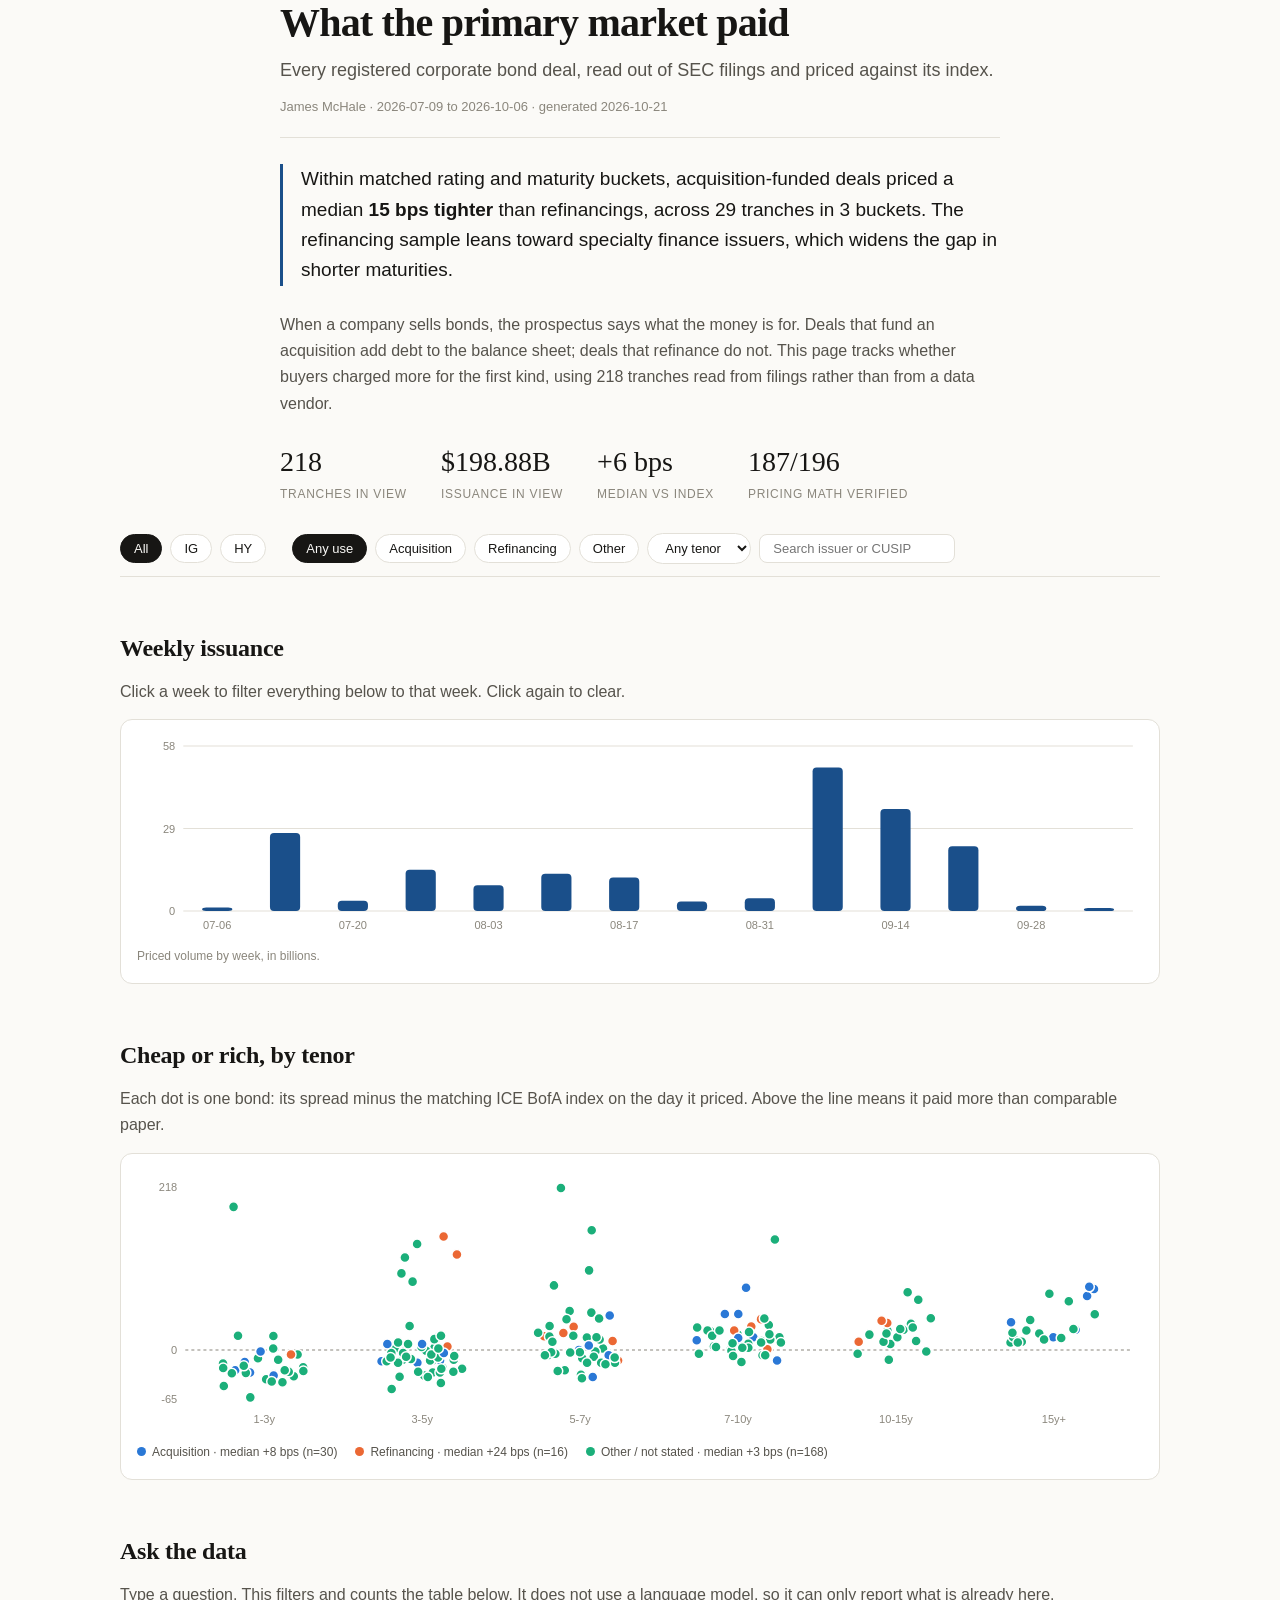
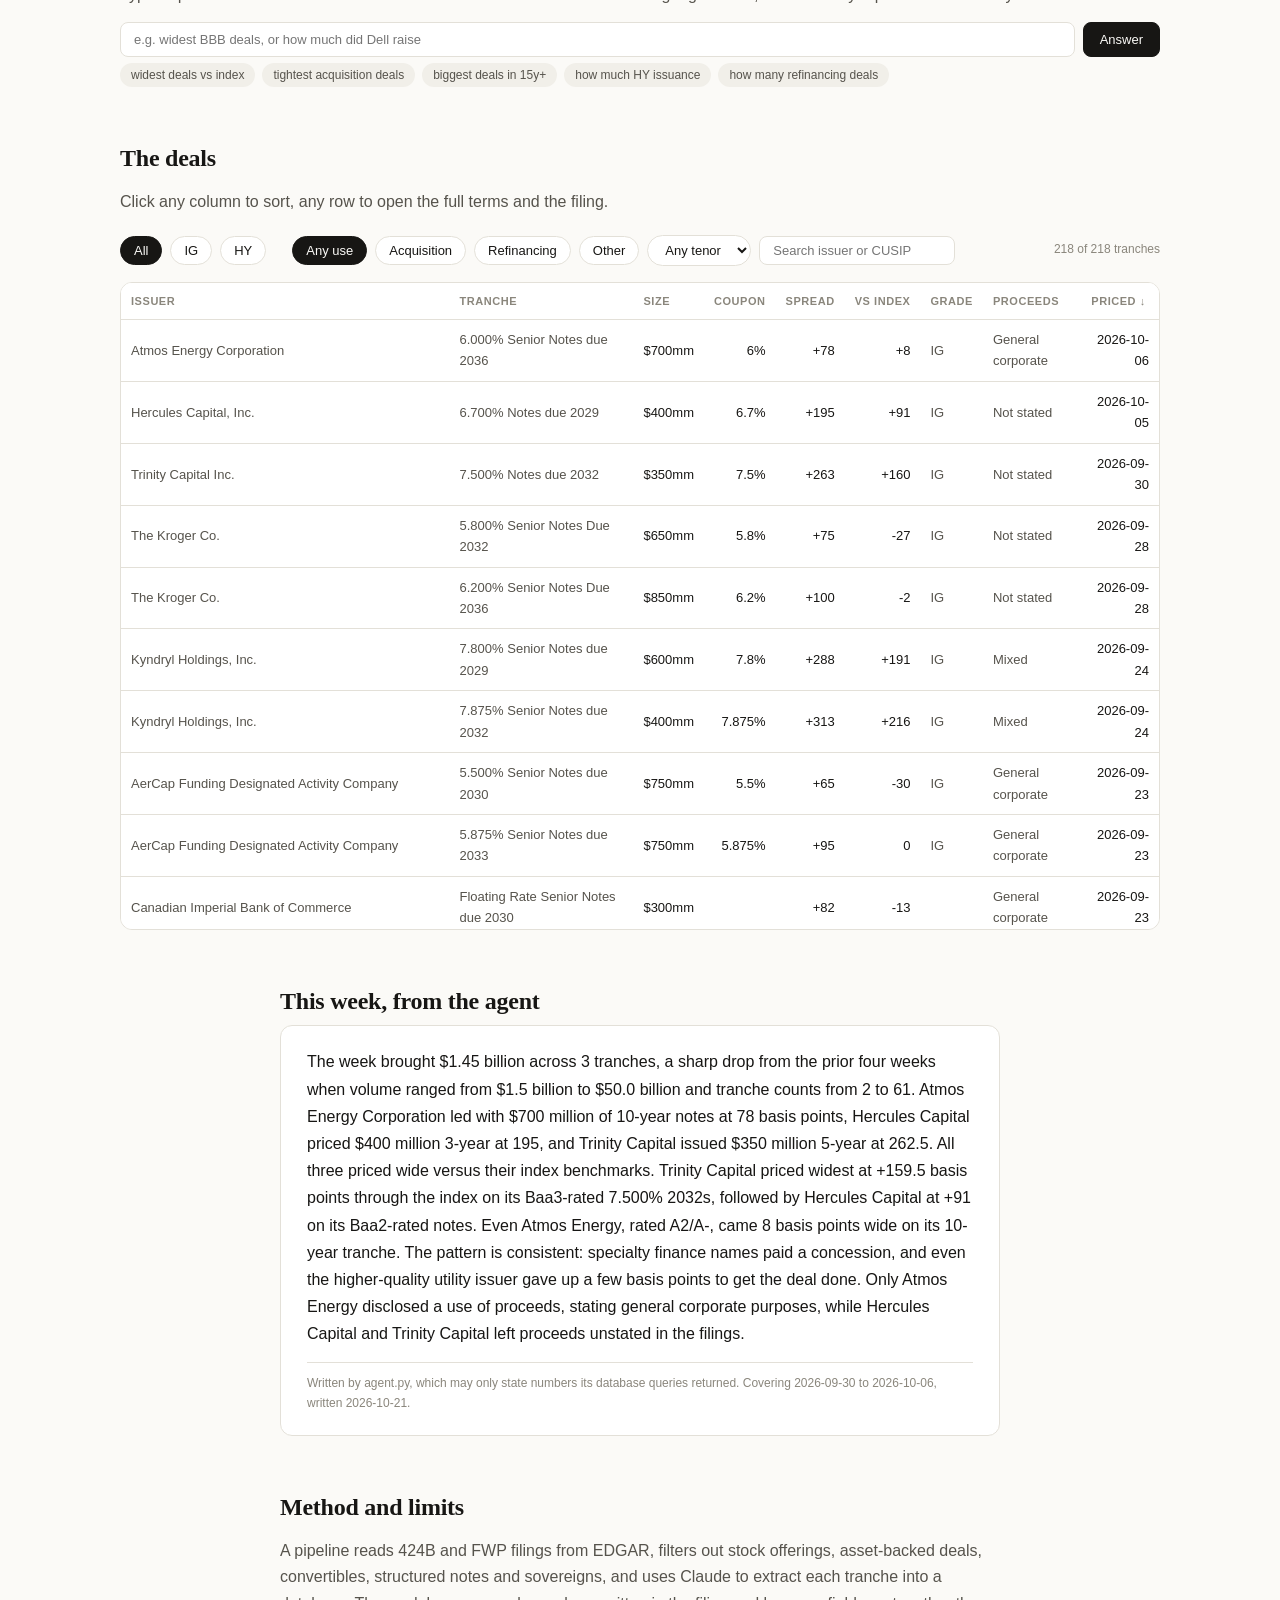
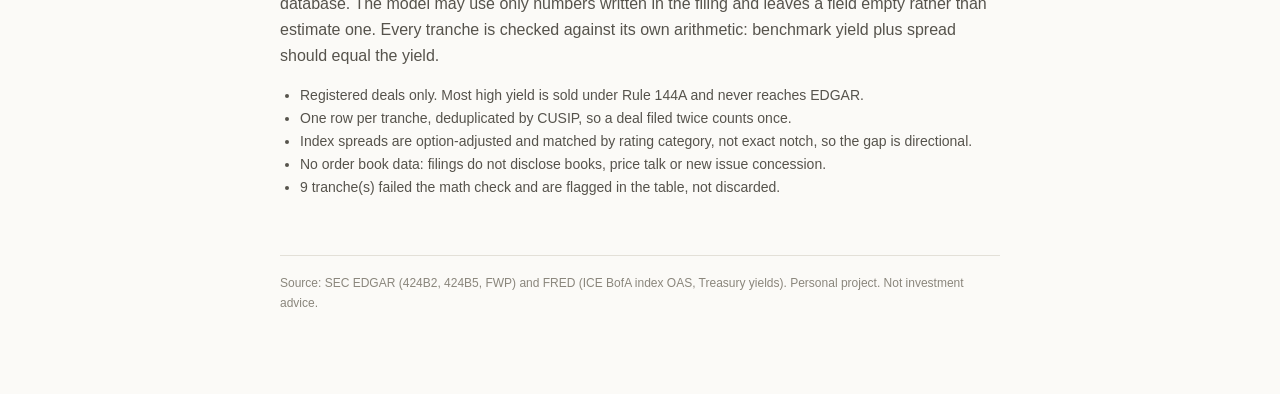
==== commit a4a3b91a: "v2: structural terms from prospectuses" ====
--- a/index.html
+++ b/index.html
@@ -43,7 +43,11 @@
 .tick{fill:var(--ink3);font-size:11px;font-variant-numeric:tabular-nums}
 .legend{display:flex;gap:18px;flex-wrap:wrap;font-size:12px;color:var(--ink2);margin-top:12px}
 .key{width:9px;height:9px;border-radius:50%;display:inline-block;margin-right:6px}
+.tablewrap{max-height:72vh;overflow:auto;border:1px solid var(--line);border-radius:12px;background:var(--surface)}
 table{width:100%;border-collapse:collapse;font-size:13px}
+thead th{position:sticky;top:0;background:var(--surface);z-index:2;box-shadow:0 1px 0 var(--line)}
+.controls.inline{position:static;border-bottom:none;padding:4px 0 12px}
+.rowcount{font-size:12px;color:var(--ink3);margin-left:auto}
 th{text-align:left;font-size:11px;text-transform:uppercase;letter-spacing:.05em;color:var(--ink3);
 padding:9px 10px;border-bottom:1px solid var(--line);cursor:pointer;white-space:nowrap;user-select:none}
 th:hover{color:var(--ink)}
@@ -59,11 +63,26 @@
 line-height:1.4;padding:7px 10px;border-radius:7px;transform:translate(-50%,-125%);transition:opacity .08s;z-index:9}
 footer{margin:56px 0 80px;padding-top:18px;border-top:1px solid var(--line);font-size:12px;color:var(--ink3)}
 @media(max-width:620px){h1{font-size:30px}.hide-s{display:none}}
+
+/* extras */
+.recap{background:var(--surface);border:1px solid var(--line);border-radius:12px;padding:22px 26px}
+.recap p{color:var(--ink);font-size:16px;line-height:1.7;margin:0 0 12px}
+.recap .stamp{font-size:12px;color:var(--ink3);border-top:1px solid var(--line);padding-top:10px;margin:14px 0 0}
+.ask{display:flex;gap:8px;flex-wrap:wrap;align-items:center;margin:10px 0 6px}
+#askbox{flex:1;min-width:260px;border-radius:8px;padding:9px 13px}
+.askbtn{border-radius:8px;background:var(--ink);color:var(--bg);border:1px solid var(--ink);
+padding:9px 16px;cursor:pointer;font-size:13px}
+.examples{display:flex;gap:7px;flex-wrap:wrap;margin:2px 0 4px}
+.ex{font-size:12px;color:var(--ink2);background:var(--chip);border:none;border-radius:999px;
+padding:5px 11px;cursor:pointer}
+.ex:hover{color:var(--ink)}
+#askout{font-size:15px;color:var(--ink);background:var(--chip);border-radius:8px;
+padding:12px 14px;margin:8px 0 0;display:none}
 </style></head><body><div id="tip"></div>
 <header class="col">
   <h1>What the primary market paid</h1>
   <p class="dek">Every registered corporate bond deal, read out of SEC filings and priced against its index.</p>
-  <p class="byline">James McHale · 2026-07-09 to 2026-10-06 · generated 2026-10-08</p>
+  <p class="byline">James McHale · 2026-07-09 to 2026-10-06 · generated 2026-10-21</p>
 </header>
 <main class="col">
   <p class="lede">Within matched rating and maturity buckets, acquisition-funded deals priced a median <b>15 bps tighter</b> than refinancings, across 29 tranches in 3 buckets. The refinancing sample leans toward specialty finance issuers, which widens the gap in shorter maturities.</p>
@@ -83,9 +102,9 @@
     <span style="width:10px"></span>
     <button class='f' data-k='proceeds' data-v='all' aria-pressed='true'>Any use</button><button class='f' data-k='proceeds' data-v='acquisition' aria-pressed='false'>Acquisition</button>
     <button class='f' data-k='proceeds' data-v='refinancing' aria-pressed='false'>Refinancing</button><button class='f' data-k='proceeds' data-v='other' aria-pressed='false'>Other</button>
-    <select id="bucket"><option value="all">Any tenor</option>
+    <select id="bucket" class="bucketsel"><option value="all">Any tenor</option>
     <option value="1-3y">1-3y</option><option value="3-5y">3-5y</option><option value="5-7y">5-7y</option><option value="7-10y">7-10y</option><option value="10-15y">10-15y</option><option value="15y+">15y+</option></select>
-    <input id="search" type="search" placeholder="Search issuer or CUSIP">
+    <input id="search" class="searchbox" type="search" placeholder="Search issuer or CUSIP">
     <span id="weekchip"></span>
   </div>
 
@@ -98,11 +117,41 @@
   Above the line means it paid more than comparable paper.</p>
   <figure><div id="dots"></div><div class="legend" id="legend"></div></figure>
 
+
+  <h2>Ask the data</h2>
+  <p>Type a question. This filters and counts the table below. It does not use a language model,
+  so it can only report what is already here.</p>
+  <div class="ask">
+    <input id="askbox" type="search" placeholder="e.g. widest BBB deals, or how much did Dell raise">
+    <button class="askbtn" id="askgo">Answer</button>
+  </div>
+  <div class="examples">
+    <button class="ex">widest deals vs index</button>
+    <button class="ex">tightest acquisition deals</button>
+    <button class="ex">biggest deals in 15y+</button>
+    <button class="ex">how much HY issuance</button>
+    <button class="ex">how many refinancing deals</button>
+  </div>
+  <p id="askout"></p>
+
   <h2>The deals</h2>
   <p>Click any column to sort, any row to open the full terms and the filing.</p>
-  <div id="table"></div>
+  <div class="controls inline">
+    <button class='f' data-k='grade' data-v='all' aria-pressed='true'>All</button><button class='f' data-k='grade' data-v='IG' aria-pressed='false'>IG</button><button class='f' data-k='grade' data-v='HY' aria-pressed='false'>HY</button>
+    <span style="width:10px"></span>
+    <button class='f' data-k='proceeds' data-v='all' aria-pressed='true'>Any use</button><button class='f' data-k='proceeds' data-v='acquisition' aria-pressed='false'>Acquisition</button>
+    <button class='f' data-k='proceeds' data-v='refinancing' aria-pressed='false'>Refinancing</button><button class='f' data-k='proceeds' data-v='other' aria-pressed='false'>Other</button>
+    <select class="bucketsel"><option value="all">Any tenor</option>
+    <option value="1-3y">1-3y</option><option value="3-5y">3-5y</option><option value="5-7y">5-7y</option><option value="7-10y">7-10y</option><option value="10-15y">10-15y</option><option value="15y+">15y+</option></select>
+    <input class="searchbox" type="search" placeholder="Search issuer or CUSIP">
+    <span class="rowcount" id="rowcount"></span>
+  </div>
+  <div class="tablewrap"><div id="table"></div></div>
 </div>
 <main class="col">
+  <h2>This week, from the agent</h2>
+  <div class="recap"><p>The week brought $1.45 billion across 3 tranches, a sharp drop from the prior four weeks when volume ranged from $1.5 billion to $50.0 billion and tranche counts from 2 to 61. Atmos Energy Corporation led with $700 million of 10-year notes at 78 basis points, Hercules Capital priced $400 million 3-year at 195, and Trinity Capital issued $350 million 5-year at 262.5. All three priced wide versus their index benchmarks. Trinity Capital priced widest at +159.5 basis points through the index on its Baa3-rated 7.500% 2032s, followed by Hercules Capital at +91 on its Baa2-rated notes. Even Atmos Energy, rated A2/A-, came 8 basis points wide on its 10-year tranche. The pattern is consistent: specialty finance names paid a concession, and even the higher-quality utility issuer gave up a few basis points to get the deal done. Only Atmos Energy disclosed a use of proceeds, stating general corporate purposes, while Hercules Capital and Trinity Capital left proceeds unstated in the filings.</p><p class="stamp">Written by agent.py, which may only state numbers its database queries returned. Covering 2026-09-30 to 2026-10-06, written 2026-10-21.</p></div>
+
   <h2>Method and limits</h2>
   <p>A pipeline reads 424B and FWP filings from EDGAR, filters out stock offerings, asset-backed deals,
   convertibles, structured notes and sovereigns, and uses Claude to extract each tranche into a database.
@@ -224,6 +273,7 @@
      median ${pm(med(groups[k]))} bps (n=${groups[k].length})</span>`).join('');
   const vol=rows.reduce((a,b)=>a+(b.size||0),0);
   $('#count').textContent=rows.length.toLocaleString();
+  const rc=$('#rowcount'); if(rc) rc.textContent=rows.length.toLocaleString()+' of '+BONDS.length.toLocaleString()+' tranches';
   $('#vol').textContent=money(vol);
   const gaps=rows.filter(b=>b.gap!=null).map(b=>b.gap);
   $('#medgap').textContent=gaps.length?pm(med(gaps))+' bps':'n/a';
@@ -249,10 +299,89 @@
 
 document.querySelectorAll('button.f').forEach(btn=>btn.onclick=()=>{
   const [k,v]=[btn.dataset.k,btn.dataset.v];
-  F[k]=v; document.querySelectorAll(`button.f[data-k="${k}"]`).forEach(b=>
-    b.setAttribute('aria-pressed', b===btn)); render();});
-$('#bucket').onchange=e=>{F.bucket=e.target.value;render();};
-$('#search').oninput=e=>{F.q=e.target.value.toLowerCase();render();};
+  F[k]=v;
+  document.querySelectorAll(`button.f[data-k="${k}"]`).forEach(b=>
+    b.setAttribute('aria-pressed', b.dataset.v===v));
+  render();});
+document.querySelectorAll('.bucketsel, #bucket').forEach(sel=>sel.onchange=e=>{
+  F.bucket=e.target.value;
+  document.querySelectorAll('.bucketsel, #bucket').forEach(s=>s.value=F.bucket);
+  render();});
+document.querySelectorAll('.searchbox, #search').forEach(inp=>inp.oninput=e=>{
+  F.q=e.target.value.toLowerCase();
+  document.querySelectorAll('.searchbox, #search').forEach(i=>{if(i!==e.target)i.value=e.target.value;});
+  render();});
 render();
 
-</script></body></html>+</script>
+<script>
+(function(){
+  const out=document.getElementById('askout');
+  const box=document.getElementById('askbox');
+  const MONTHS=['january','february','march','april','may','june','july','august',
+                'september','october','november','december'];
+  const STOP=['deal','deals','bond','bonds','much','many','what','which','that','with','from',
+    'index','issuance','spread','spreads','tranche','tranches','priced','pricing','wide','widest',
+    'tight','tightest','cheap','cheapest','rich','richest','most','biggest','largest','total','raise','raised'];
+
+  function answer(q){
+    const text=(q||'').toLowerCase().trim();
+    if(!text) return;
+    out.style.display='block';
+
+    F.grade='all'; F.proceeds='all'; F.bucket='all'; F.week=null; F.q='';
+    const scope=[];
+    if(/\bhy\b|high.?yield|junk/.test(text)){F.grade='HY'; scope.push('high yield');}
+    else if(/\big\b|investment.?grade/.test(text)){F.grade='IG'; scope.push('investment grade');}
+    if(/acquisition|m&a|merger/.test(text)){F.proceeds='acquisition'; scope.push('acquisition-funded');}
+    else if(/refinanc|repay|redeem/.test(text)){F.proceeds='refinancing'; scope.push('refinancing');}
+    BUCKETS.forEach(b=>{if(text.includes(b.toLowerCase())){F.bucket=b; scope.push(b);}});
+
+    let month=null;
+    MONTHS.forEach((m,i)=>{if(text.includes(m)){month=i+1; scope.push(m[0].toUpperCase()+m.slice(1));}});
+
+    const issuers=[...new Set(BONDS.map(b=>(b.issuer||'').toLowerCase()))];
+    const words=text.split(/[^a-z0-9&.-]+/).filter(w=>w.length>3 && STOP.indexOf(w)<0);
+    for(const w of words){ if(issuers.some(i=>i.indexOf(w)>=0)){ F.q=w; scope.push('issuer matching "'+w+'"'); break; } }
+
+    const wantsTotal=/how much|total|volume|raised|sum/.test(text);
+    const wantsCount=/how many|count|number of/.test(text);
+    const tight=/tight|rich|through|inside/.test(text);
+    const big=/biggest|largest|size/.test(text);
+
+    if(typeof sortKey!=='undefined'){ sortKey = big ? 'size' : 'gap'; sortDir = tight ? 1 : -1; }
+    render();
+    document.querySelectorAll('.searchbox, #search').forEach(i=>i.value=F.q);
+    document.querySelectorAll('.bucketsel, #bucket').forEach(s=>s.value=F.bucket);
+
+    let rows=visible();
+    if(month) rows=rows.filter(b=>b.priced && Number(b.priced.slice(5,7))===month);
+    const where = scope.length? scope.join(', ') : 'all tranches';
+    const vol=rows.reduce((a,b)=>a+(b.size||0),0);
+    const gaps=rows.filter(b=>b.gap!=null).map(b=>b.gap);
+
+    if(!rows.length){ out.textContent='Nothing in the data matches that.'; return; }
+    if(wantsTotal){
+      out.innerHTML='<b>'+money(vol)+'</b> across '+rows.length+' tranches ('+where+').';
+    } else if(wantsCount){
+      out.innerHTML='<b>'+rows.length+'</b> tranches, '+money(vol)+' ('+where+').';
+    } else {
+      const sorted=[...rows].sort((a,b)=>{
+        const x = big ? (a.size||0) : (a.gap==null?-1e9:a.gap);
+        const y = big ? (b.size||0) : (b.gap==null?-1e9:b.gap);
+        return tight && !big ? x-y : y-x;});
+      const top=sorted.slice(0,3).map(b=>b.issuer+' '+(big?money(b.size):pm(b.gap)+' bps')).join(', ');
+      const label = big ? 'Largest' : (tight ? 'Tightest to index' : 'Widest to index');
+      out.innerHTML=label+', '+where+': <b>'+top+'</b>. '+rows.length+' tranches'
+        +(gaps.length? ', median '+pm(med(gaps))+' bps vs index.' : '.');
+    }
+    if(month) out.innerHTML+=' <span style="color:var(--ink3)">The month applies to this answer, not the table.</span>';
+    document.getElementById('table').scrollIntoView({behavior:'smooth', block:'start'});
+  }
+
+  document.getElementById('askgo').onclick=()=>answer(box.value);
+  box.onkeydown=e=>{if(e.key==='Enter')answer(box.value);};
+  document.querySelectorAll('.ex').forEach(b=>b.onclick=()=>{box.value=b.textContent; answer(b.textContent);});
+})();
+</script>
+</body></html>
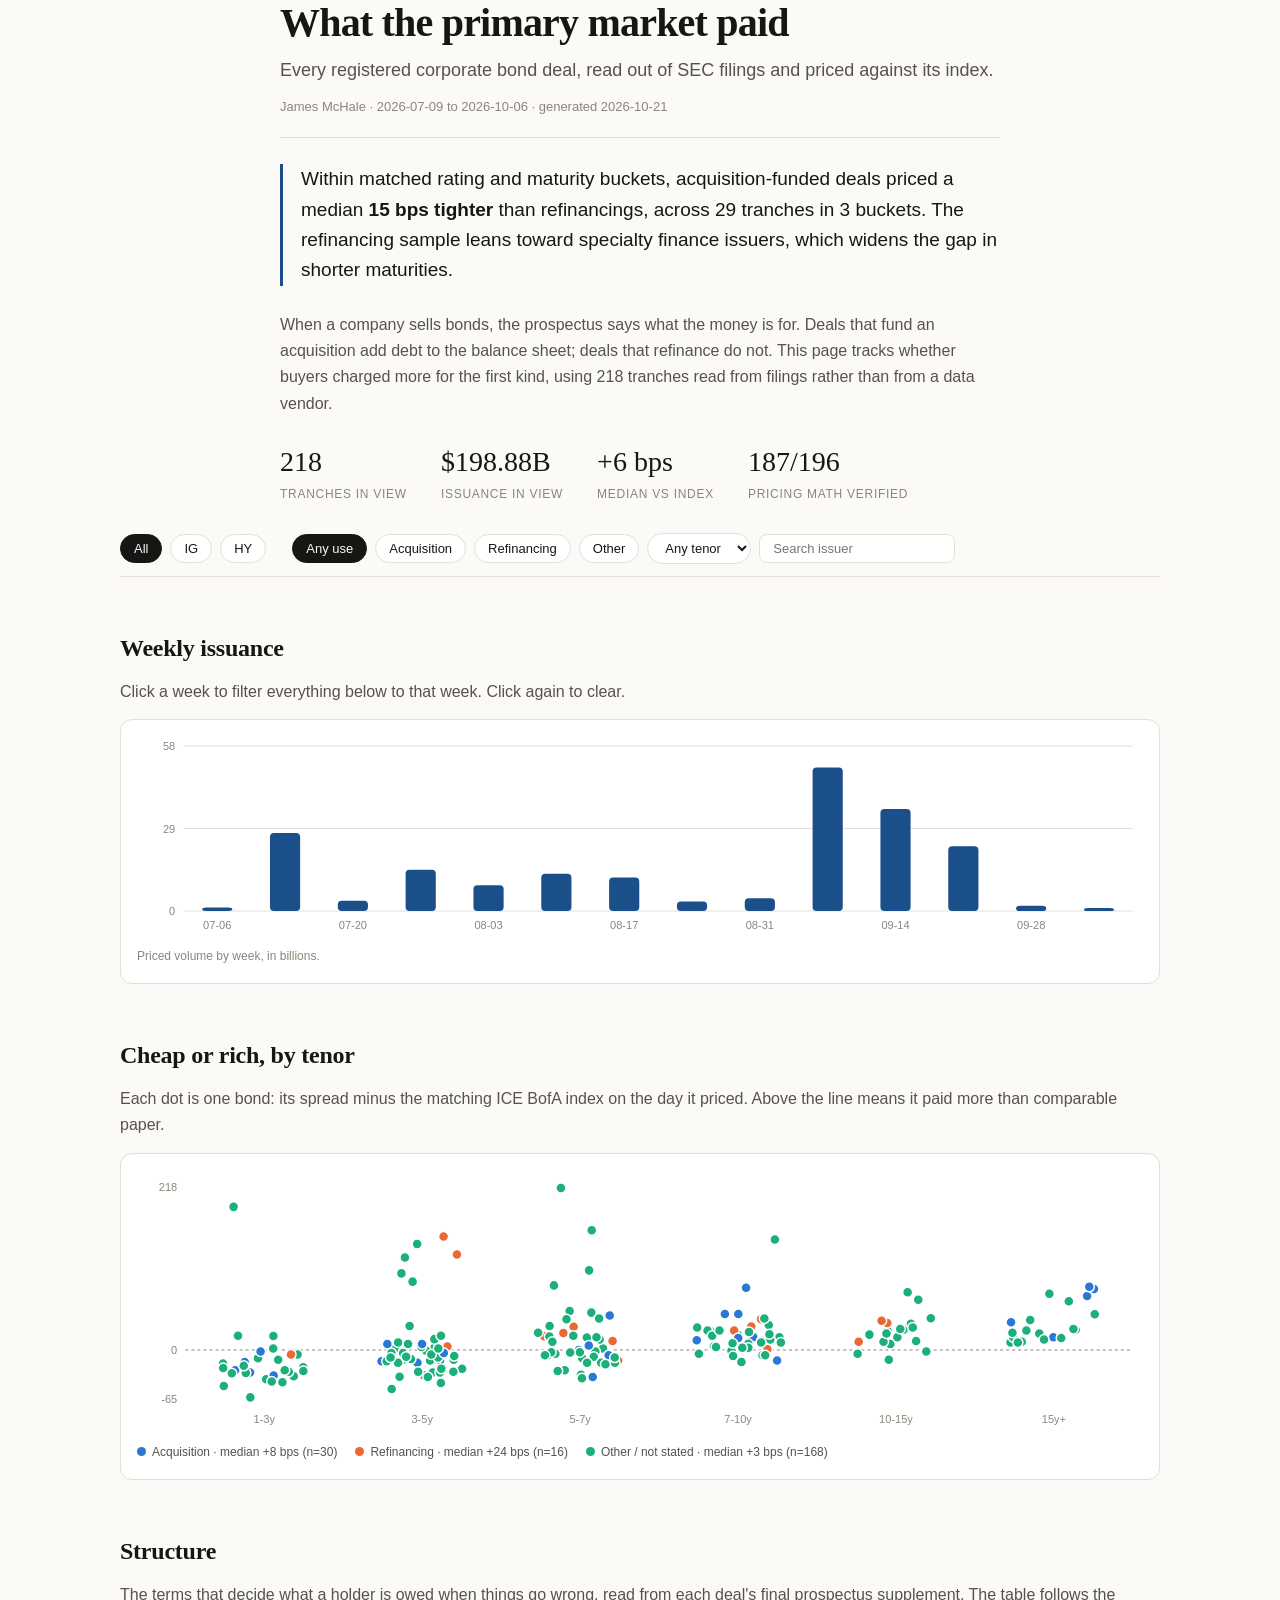
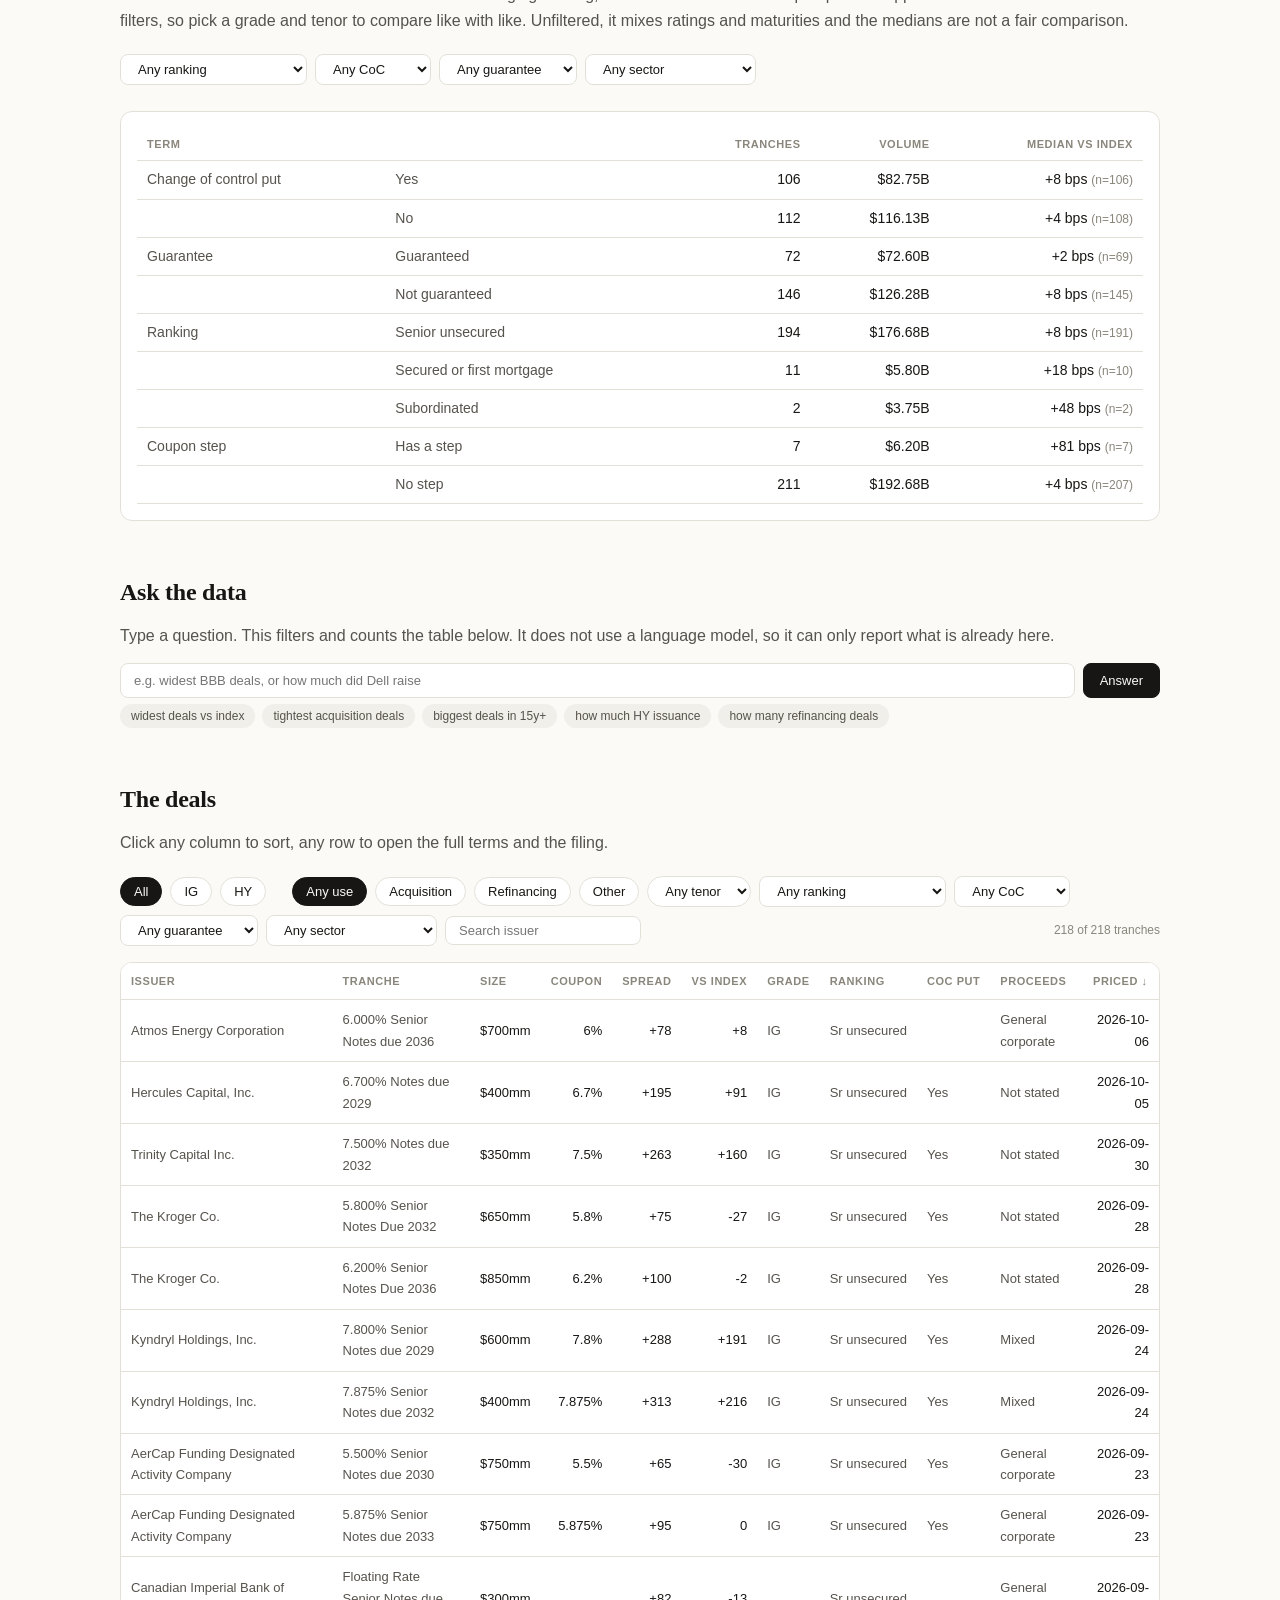
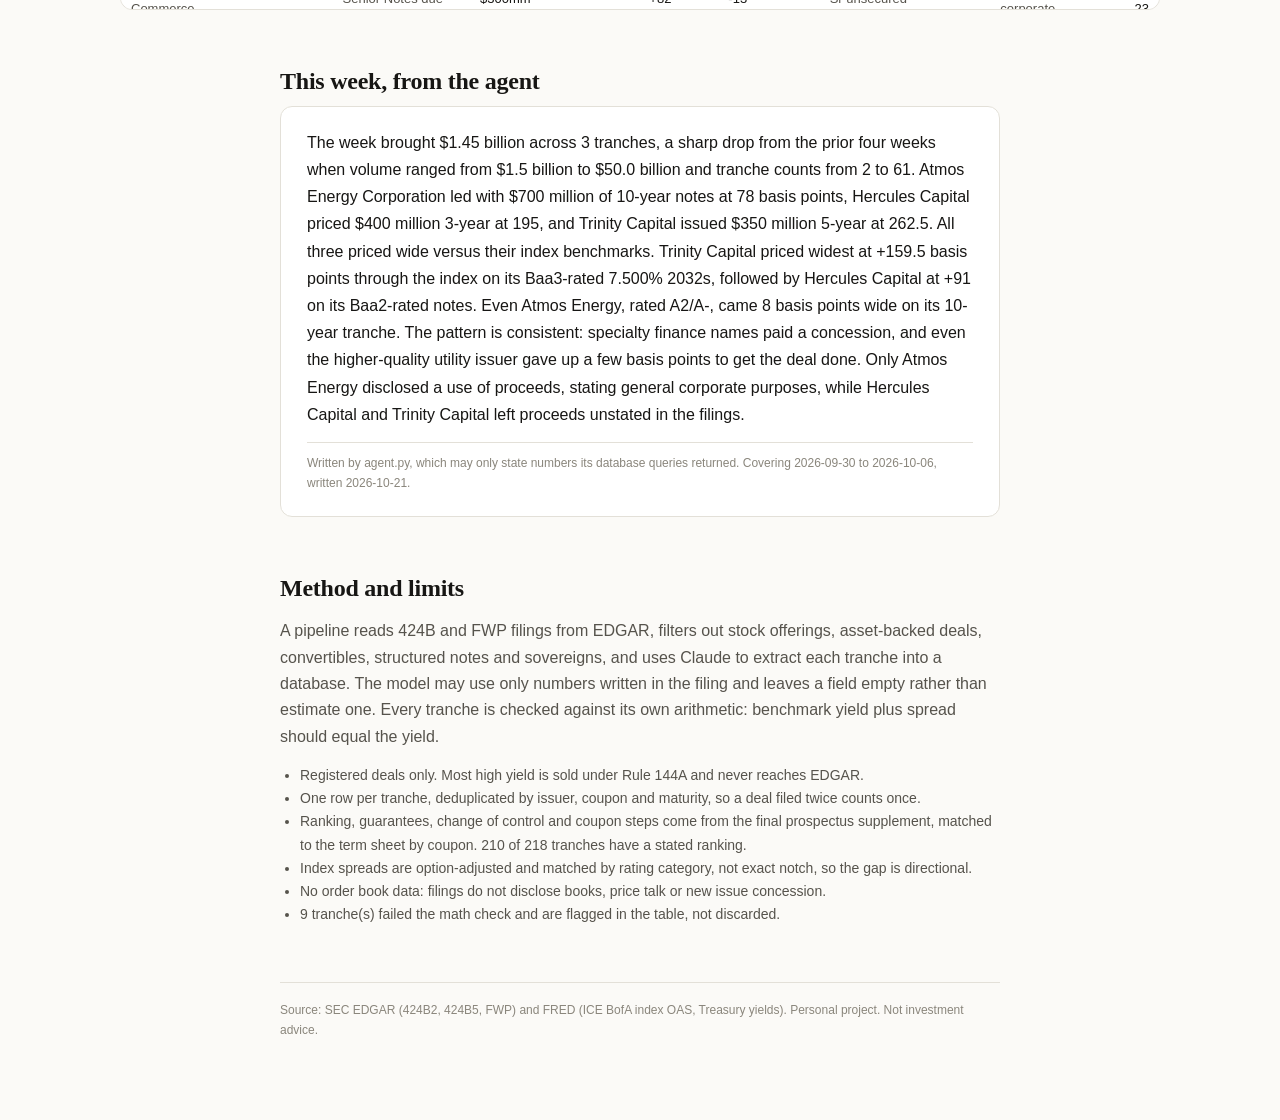
==== commit 449b7e9b: "Add files via upload" ====
--- a/index.html
+++ b/index.html
@@ -61,6 +61,12 @@
 ul{color:var(--ink2);font-size:14px;padding-left:20px}
 #tip{position:fixed;pointer-events:none;opacity:0;background:var(--ink);color:var(--bg);font-size:12px;
 line-height:1.4;padding:7px 10px;border-radius:7px;transform:translate(-50%,-125%);transition:opacity .08s;z-index:9}
+.stab{width:100%;border-collapse:collapse;font-size:14px}
+.stab th,.stab td{padding:7px 10px;border-bottom:1px solid var(--line);text-align:left}
+.stab th.n,.stab td.n{text-align:right}
+.stab tr.first td{border-top:1px solid var(--line)}
+.stab .nn{color:var(--ink3);font-size:12px}
+select.fsel{border-radius:8px}
 footer{margin:56px 0 80px;padding-top:18px;border-top:1px solid var(--line);font-size:12px;color:var(--ink3)}
 @media(max-width:620px){h1{font-size:30px}.hide-s{display:none}}
 
@@ -104,7 +110,7 @@
     <button class='f' data-k='proceeds' data-v='refinancing' aria-pressed='false'>Refinancing</button><button class='f' data-k='proceeds' data-v='other' aria-pressed='false'>Other</button>
     <select id="bucket" class="bucketsel"><option value="all">Any tenor</option>
     <option value="1-3y">1-3y</option><option value="3-5y">3-5y</option><option value="5-7y">5-7y</option><option value="7-10y">7-10y</option><option value="10-15y">10-15y</option><option value="15y+">15y+</option></select>
-    <input id="search" class="searchbox" type="search" placeholder="Search issuer or CUSIP">
+    <input id="search" class="searchbox" type="search" placeholder="Search issuer">
     <span id="weekchip"></span>
   </div>
 
@@ -116,6 +122,13 @@
   <p>Each dot is one bond: its spread minus the matching ICE BofA index on the day it priced.
   Above the line means it paid more than comparable paper.</p>
   <figure><div id="dots"></div><div class="legend" id="legend"></div></figure>
+
+  <h2>Structure</h2>
+  <p>The terms that decide what a holder is owed when things go wrong, read from each deal's final
+  prospectus supplement. The table follows the filters, so pick a grade and tenor to compare like
+  with like. Unfiltered, it mixes ratings and maturities and the medians are not a fair comparison.</p>
+  <div class="controls inline"><select class="fsel" data-k="rank"><option value="all">Any ranking</option><option value="senior">Senior unsecured</option><option value="secured">Secured / first mortgage</option><option value="sub">Subordinated</option></select><select class="fsel" data-k="coc"><option value="all">Any CoC</option><option value="yes">CoC put</option><option value="no">No CoC put</option></select><select class="fsel" data-k="guar"><option value="all">Any guarantee</option><option value="yes">Guaranteed</option><option value="no">Not guaranteed</option></select><select class="fsel" data-k="sector"><option value="all">Any sector</option><option value="Autos & Aerospace">Autos & Aerospace</option><option value="Banks">Banks</option><option value="Chemicals">Chemicals</option><option value="Construction">Construction</option><option value="Electronics">Electronics</option><option value="Financials">Financials</option><option value="Food & Beverage">Food & Beverage</option><option value="Healthcare">Healthcare</option><option value="Industrials">Industrials</option><option value="Instruments">Instruments</option><option value="Insurance">Insurance</option><option value="Metals & Mining">Metals & Mining</option><option value="Pharma & Chemicals">Pharma & Chemicals</option><option value="Real Estate">Real Estate</option><option value="Retail">Retail</option><option value="Services">Services</option><option value="Telecom & Media">Telecom & Media</option><option value="Transport">Transport</option><option value="Unknown">Unknown</option><option value="Utilities">Utilities</option><option value="Wholesale">Wholesale</option></select></div>
+  <figure><div id="structure"></div></figure>
 
 
   <h2>Ask the data</h2>
@@ -143,7 +156,8 @@
     <button class='f' data-k='proceeds' data-v='refinancing' aria-pressed='false'>Refinancing</button><button class='f' data-k='proceeds' data-v='other' aria-pressed='false'>Other</button>
     <select class="bucketsel"><option value="all">Any tenor</option>
     <option value="1-3y">1-3y</option><option value="3-5y">3-5y</option><option value="5-7y">5-7y</option><option value="7-10y">7-10y</option><option value="10-15y">10-15y</option><option value="15y+">15y+</option></select>
-    <input class="searchbox" type="search" placeholder="Search issuer or CUSIP">
+    <select class="fsel" data-k="rank"><option value="all">Any ranking</option><option value="senior">Senior unsecured</option><option value="secured">Secured / first mortgage</option><option value="sub">Subordinated</option></select><select class="fsel" data-k="coc"><option value="all">Any CoC</option><option value="yes">CoC put</option><option value="no">No CoC put</option></select><select class="fsel" data-k="guar"><option value="all">Any guarantee</option><option value="yes">Guaranteed</option><option value="no">Not guaranteed</option></select><select class="fsel" data-k="sector"><option value="all">Any sector</option><option value="Autos & Aerospace">Autos & Aerospace</option><option value="Banks">Banks</option><option value="Chemicals">Chemicals</option><option value="Construction">Construction</option><option value="Electronics">Electronics</option><option value="Financials">Financials</option><option value="Food & Beverage">Food & Beverage</option><option value="Healthcare">Healthcare</option><option value="Industrials">Industrials</option><option value="Instruments">Instruments</option><option value="Insurance">Insurance</option><option value="Metals & Mining">Metals & Mining</option><option value="Pharma & Chemicals">Pharma & Chemicals</option><option value="Real Estate">Real Estate</option><option value="Retail">Retail</option><option value="Services">Services</option><option value="Telecom & Media">Telecom & Media</option><option value="Transport">Transport</option><option value="Unknown">Unknown</option><option value="Utilities">Utilities</option><option value="Wholesale">Wholesale</option></select>
+    <input class="searchbox" type="search" placeholder="Search issuer">
     <span class="rowcount" id="rowcount"></span>
   </div>
   <div class="tablewrap"><div id="table"></div></div>
@@ -159,7 +173,9 @@
   Every tranche is checked against its own arithmetic: benchmark yield plus spread should equal the yield.</p>
   <ul>
     <li>Registered deals only. Most high yield is sold under Rule 144A and never reaches EDGAR.</li>
-    <li>One row per tranche, deduplicated by CUSIP, so a deal filed twice counts once.</li>
+    <li>One row per tranche, deduplicated by issuer, coupon and maturity, so a deal filed twice counts once.</li>
+    <li>Ranking, guarantees, change of control and coupon steps come from the final prospectus supplement,
+    matched to the term sheet by coupon. 210 of 218 tranches have a stated ranking.</li>
     <li>Index spreads are option-adjusted and matched by rating category, not exact notch, so the gap is directional.</li>
     <li>No order book data: filings do not disclose books, price talk or new issue concession.</li>
     <li>9 tranche(s) failed the math check and are flagged in the table, not discarded.</li>
@@ -168,11 +184,20 @@
   Personal project. Not investment advice.</footer>
 </main>
 <script>
-const BONDS=[{"key": "0001193125-26-415813:6.000% Senior Notes due 2036", "issuer": "Atmos Energy Corporation", "title": "6.000% Senior Notes due 2036", "cusip": null, "size": 700000000.0, "coupon": 6.0, "maturity": "2036-11-15", "spread": 78.0, "gap": 8.0, "yield": 6.047, "price": 99.638, "grade": "IG", "bucket": "10-15y", "moodys": "A2", "sp": "A-", "check": "OK", "proceeds": "general_corporate", "quote": "we intend to use the net proceeds from the sale of the securities that we may offer and sell from time to time by this prospectus for general corporate purposes", "priced": "2026-10-06", "url": "https://www.sec.gov/Archives/edgar/data/731802/000119312526415813/", "banks": "BNP Paribas Securities Corp., Credit Agricole Securities (USA) Inc., U.S. Bancorp Investments, Inc., CIBC World Markets Corp., MUFG Securities Americas Inc., TD Securities (USA) LLC"}, {"key": "0001628280-26-065036:6.700% Notes due 2029", "issuer": "Hercules Capital, Inc.", "title": "6.700% Notes due 2029", "cusip": null, "size": 400000000.0, "coupon": 6.7, "maturity": "2029-10-08", "spread": 195.0, "gap": 91.0, "yield": 6.933, "price": 99.379, "grade": "IG", "bucket": "3-5y", "moodys": "Baa2", "sp": null, "check": "OK", "proceeds": null, "quote": null, "priced": "2026-10-05", "url": "https://www.sec.gov/Archives/edgar/data/1280784/000162828026065036/", "banks": "Goldman Sachs & Co. LLC, SMBC Nikko Securities America, Inc., MUFG Securities Americas Inc."}, {"key": "0001213900-26-105335:7.500% Notes due 2032", "issuer": "Trinity Capital Inc.", "title": "7.500% Notes due 2032", "cusip": null, "size": 350000000.0, "coupon": 7.5, "maturity": "2032-01-15", "spread": 262.5, "gap": 159.5, "yield": 7.714, "price": 99.104, "grade": "IG", "bucket": "5-7y", "moodys": "Baa3", "sp": null, "check": "OK", "proceeds": null, "quote": null, "priced": "2026-09-30", "url": "https://www.sec.gov/Archives/edgar/data/1786108/000121390026105335/", "banks": "Keefe, Bruyette & Woods, Inc., MUFG Securities Americas Inc."}, {"key": "0001104659-26-111397:5.800% Senior Notes Due 2032", "issuer": "The Kroger Co.", "title": "5.800% Senior Notes Due 2032", "cusip": null, "size": 650000000.0, "coupon": 5.8, "maturity": "2032-02-15", "spread": 75.0, "gap": -27.0, "yield": 5.809, "price": 99.967, "grade": "IG", "bucket": "5-7y", "moodys": "Baa1", "sp": "BBB", "check": "OK", "proceeds": "not_stated", "quote": null, "priced": "2026-09-28", "url": "https://www.sec.gov/Archives/edgar/data/56873/000110465926111397/", "banks": "Citigroup Global Markets Inc., Mizuho Securities USA LLC, Wells Fargo Securities, LLC, J.P. Morgan Securities LLC, Truist Securities, Inc., Goldman Sachs & Co. LLC"}, {"key": "0001104659-26-111397:6.200% Senior Notes Due 2036", "issuer": "The Kroger Co.", "title": "6.200% Senior Notes Due 2036", "cusip": null, "size": 850000000.0, "coupon": 6.2, "maturity": "2036-11-01", "spread": 100.0, "gap": -2.0, "yield": 6.232, "price": 99.756, "grade": "IG", "bucket": "10-15y", "moodys": "Baa1", "sp": "BBB", "check": "OK", "proceeds": "not_stated", "quote": null, "priced": "2026-09-28", "url": "https://www.sec.gov/Archives/edgar/data/56873/000110465926111397/", "banks": "Citigroup Global Markets Inc., Mizuho Securities USA LLC, Wells Fargo Securities, LLC, J.P. Morgan Securities LLC, Truist Securities, Inc., Goldman Sachs & Co. LLC"}, {"key": "0001104659-26-110423:7.800% Senior Notes due 2029", "issuer": "Kyndryl Holdings, Inc.", "title": "7.800% Senior Notes due 2029", "cusip": null, "size": 600000000.0, "coupon": 7.8, "maturity": "2029-09-28", "spread": 287.5, "gap": 190.5, "yield": 7.866, "price": 99.827, "grade": "IG", "bucket": "1-3y", "moodys": "Baa3", "sp": "BBB-", "check": "OK", "proceeds": "mixed", "quote": "to repay at maturity the $700 million outstanding aggregate principal amount of its 2.05% senior notes due October 2026", "priced": "2026-09-24", "url": "https://www.sec.gov/Archives/edgar/data/1867072/000110465926110423/", "banks": "J.P. Morgan Securities LLC, Citigroup Global Markets Inc., Morgan Stanley & Co. LLC, Mizuho Securities USA LLC, MUFG Securities Americas Inc., Scotia Capital (USA) Inc., SMBC Nikko Securities America, Inc."}, {"key": "0001104659-26-110423:7.875% Senior Notes due 2032", "issuer": "Kyndryl Holdings, Inc.", "title": "7.875% Senior Notes due 2032", "cusip": null, "size": 400000000.0, "coupon": 7.875, "maturity": "2032-01-15", "spread": 312.5, "gap": 215.5, "yield": 8.158, "price": 98.821, "grade": "IG", "bucket": "5-7y", "moodys": "Baa3", "sp": "BBB-", "check": "OK", "proceeds": "mixed", "quote": "to repay at maturity the $700 million outstanding aggregate principal amount of its 2.05% senior notes due October 2026", "priced": "2026-09-24", "url": "https://www.sec.gov/Archives/edgar/data/1867072/000110465926110423/", "banks": "J.P. Morgan Securities LLC, Citigroup Global Markets Inc., Morgan Stanley & Co. LLC, Mizuho Securities USA LLC, MUFG Securities Americas Inc., Scotia Capital (USA) Inc., SMBC Nikko Securities America, Inc."}, {"key": "0000950157-26-001040:5.500% Senior Notes due 2030", "issuer": "AerCap Funding Designated Activity Company", "title": "5.500% Senior Notes due 2030", "cusip": null, "size": 750000000.0, "coupon": 5.5, "maturity": "2030-01-15", "spread": 65.0, "gap": -30.0, "yield": 5.619, "price": 99.658, "grade": "IG", "bucket": "3-5y", "moodys": "Baa1", "sp": "BBB+", "check": "OK", "proceeds": "general_corporate", "quote": "We intend to use the net proceeds from this offering for general corporate purposes, including to acquire, invest in, finance or refinance aircraft assets and to repay indebtedness.", "priced": "2026-09-23", "url": "https://www.sec.gov/Archives/edgar/data/1378789/000095015726001040/", "banks": "Citigroup Global Markets Inc., Mizuho Securities USA LLC, BNP Paribas Securities Corp., Deutsche Bank Securities Inc., Santander US Capital Markets LLC, Truist Securities, Inc., Credit Agricole Securities (USA) Inc., Goldman Sachs & Co. LLC, ING Financial Services LLC, BMO Capital Markets Corp., Soci\u00e9t\u00e9 G\u00e9n\u00e9rale"}, {"key": "0000950157-26-001040:5.875% Senior Notes due 2033", "issuer": "AerCap Funding Designated Activity Company", "title": "5.875% Senior Notes due 2033", "cusip": null, "size": 750000000.0, "coupon": 5.875, "maturity": "2033-10-07", "spread": 95.0, "gap": 0.0, "yield": 6.003, "price": 99.277, "grade": "IG", "bucket": "7-10y", "moodys": "Baa1", "sp": "BBB+", "check": "OK", "proceeds": "general_corporate", "quote": "We intend to use the net proceeds from this offering for general corporate purposes, including to acquire, invest in, finance or refinance aircraft assets and to repay indebtedness.", "priced": "2026-09-23", "url": "https://www.sec.gov/Archives/edgar/data/1378789/000095015726001040/", "banks": "Citigroup Global Markets Inc., Mizuho Securities USA LLC, BNP Paribas Securities Corp., Deutsche Bank Securities Inc., Santander US Capital Markets LLC, Truist Securities, Inc., Credit Agricole Securities (USA) Inc., Goldman Sachs & Co. LLC, ING Financial Services LLC, BMO Capital Markets Corp., Soci\u00e9t\u00e9 G\u00e9n\u00e9rale"}, {"key": "0001213900-26-102718:Floating Rate Senior Notes due 2030", "issuer": "Canadian Imperial Bank of Commerce", "title": "Floating Rate Senior Notes due 2030", "cusip": null, "size": 300000000.0, "coupon": null, "maturity": "2030-09-27", "spread": 82.0, "gap": -13.0, "yield": null, "price": 100.0, "grade": null, "bucket": "3-5y", "moodys": null, "sp": null, "check": "n/a", "proceeds": "general_corporate", "quote": "The net proceeds from the sale of the Notes will be added to the Bank's funds and will be used for general corporate purposes", "priced": "2026-09-23", "url": "https://www.sec.gov/Archives/edgar/data/1045520/000121390026102718/", "banks": "CIBC World Markets Corp., BNP Paribas Securities Corp., BofA Securities, Inc., Deutsche Bank Securities Inc., Goldman Sachs & Co. LLC, Mizuho Securities USA LLC"}, {"key": "0001213900-26-102718:5.627% Fixed-to-Floating Rate Senior Notes due 2030", "issuer": "Canadian Imperial Bank of Commerce", "title": "5.627% Fixed-to-Floating Rate Senior Notes due 2030", "cusip": null, "size": 1000000000.0, "coupon": 5.627, "maturity": "2030-09-27", "spread": 65.0, "gap": -30.0, "yield": 5.627, "price": 100.0, "grade": null, "bucket": "3-5y", "moodys": null, "sp": null, "check": "OK", "proceeds": "general_corporate", "quote": "The net proceeds from the sale of the Notes will be added to the Bank's funds and will be used for general corporate purposes", "priced": "2026-09-23", "url": "https://www.sec.gov/Archives/edgar/data/1045520/000121390026102718/", "banks": "CIBC World Markets Corp., BNP Paribas Securities Corp., BofA Securities, Inc., Deutsche Bank Securities Inc., Goldman Sachs & Co. LLC, Mizuho Securities USA LLC"}, {"key": "0001140361-26-037339:6.200% Senior Notes due 2036", "issuer": "DICK'S Sporting Goods, Inc.", "title": "6.200% Senior Notes due 2036", "cusip": null, "size": 400000000.0, "coupon": 6.2, "maturity": "2036-09-25", "spread": 125.0, "gap": 30.0, "yield": 6.22, "price": 99.853, "grade": "IG", "bucket": "7-10y", "moodys": "Baa2", "sp": "BBB", "check": "OK", "proceeds": null, "quote": null, "priced": "2026-09-22", "url": "https://www.sec.gov/Archives/edgar/data/1089063/000114036126037339/", "banks": "BofA Securities, Inc., Wells Fargo Securities, LLC, PNC Capital Markets LLC, U.S. Bancorp Investments, Inc., Goldman Sachs & Co. LLC"}, {"key": "0001140361-26-037339:6.900% Senior Notes due 2056", "issuer": "DICK'S Sporting Goods, Inc.", "title": "6.900% Senior Notes due 2056", "cusip": null, "size": 600000000.0, "coupon": 6.9, "maturity": "2056-09-25", "spread": 160.0, "gap": 65.0, "yield": 6.903, "price": 99.962, "grade": "IG", "bucket": "15y+", "moodys": "Baa2", "sp": "BBB", "check": "OK", "proceeds": null, "quote": null, "priced": "2026-09-22", "url": "https://www.sec.gov/Archives/edgar/data/1089063/000114036126037339/", "banks": "BofA Securities, Inc., Wells Fargo Securities, LLC, PNC Capital Markets LLC, U.S. Bancorp Investments, Inc., Goldman Sachs & Co. LLC"}, {"key": "0001104659-26-109737:5.450% Senior Notes due 2029", "issuer": "Sysco Holdings Corporation and Sysco Corporation", "title": "5.450% Senior Notes due 2029", "cusip": null, "size": 1750000000.0, "coupon": 5.45, "maturity": "2029-10-06", "spread": 65.0, "gap": -30.0, "yield": 5.454, "price": 99.989, "grade": "IG", "bucket": "1-3y", "moodys": "Baa3", "sp": "BBB", "check": "OK", "proceeds": "acquisition", "quote": "To pay the cash consideration for the JRD Acquisition Transactions and all other fees, costs and expenses related thereto.", "priced": "2026-09-22", "url": "https://www.sec.gov/Archives/edgar/data/96021/000110465926109737/", "banks": "Goldman Sachs & Co. LLC, TD Securities (USA) LLC, BofA Securities, Inc., J.P. Morgan Securities LLC, Wells Fargo Securities, LLC, PNC Capital Markets LLC, U.S. Bancorp Investments, Inc., BNP Paribas Securities Corp., Truist Securities, Inc."}, {"key": "0001104659-26-109737:5.600% Senior Notes due 2031", "issuer": "Sysco Holdings Corporation and Sysco Corporation", "title": "5.600% Senior Notes due 2031", "cusip": null, "size": 2000000000.0, "coupon": 5.6, "maturity": "2031-06-06", "spread": 80.0, "gap": -15.0, "yield": 5.62, "price": 99.927, "grade": "IG", "bucket": "3-5y", "moodys": "Baa3", "sp": "BBB", "check": "OK", "proceeds": "acquisition", "quote": "To pay the cash consideration for the JRD Acquisition Transactions and all other fees, costs and expenses related thereto.", "priced": "2026-09-22", "url": "https://www.sec.gov/Archives/edgar/data/96021/000110465926109737/", "banks": "Goldman Sachs & Co. LLC, TD Securities (USA) LLC, BofA Securities, Inc., J.P. Morgan Securities LLC, Wells Fargo Securities, LLC, PNC Capital Markets LLC, U.S. Bancorp Investments, Inc., BNP Paribas Securities Corp., Truist Securities, Inc."}, {"key": "0001104659-26-109737:5.800% Senior Notes due 2033", "issuer": "Sysco Holdings Corporation and Sysco Corporation", "title": "5.800% Senior Notes due 2033", "cusip": null, "size": 1500000000.0, "coupon": 5.8, "maturity": "2033-10-06", "spread": 95.0, "gap": 0.0, "yield": 5.828, "price": 99.841, "grade": "IG", "bucket": "5-7y", "moodys": "Baa3", "sp": "BBB", "check": "OK", "proceeds": "acquisition", "quote": "To pay the cash consideration for the JRD Acquisition Transactions and all other fees, costs and expenses related thereto.", "priced": "2026-09-22", "url": "https://www.sec.gov/Archives/edgar/data/96021/000110465926109737/", "banks": "Goldman Sachs & Co. LLC, TD Securities (USA) LLC, BofA Securities, Inc., J.P. Morgan Securities LLC, Wells Fargo Securities, LLC, PNC Capital Markets LLC, U.S. Bancorp Investments, Inc., BNP Paribas Securities Corp., Truist Securities, Inc."}, {"key": "0001104659-26-109737:5.950% Senior Notes due 2036", "issuer": "Sysco Holdings Corporation and Sysco Corporation", "title": "5.950% Senior Notes due 2036", "cusip": null, "size": 2000000000.0, "coupon": 5.95, "maturity": "2036-06-06", "spread": 105.0, "gap": 10.0, "yield": 5.999, "price": 99.654, "grade": "IG", "bucket": "7-10y", "moodys": "Baa3", "sp": "BBB", "check": "OK", "proceeds": "acquisition", "quote": "To pay the cash consideration for the JRD Acquisition Transactions and all other fees, costs and expenses related thereto.", "priced": "2026-09-22", "url": "https://www.sec.gov/Archives/edgar/data/96021/000110465926109737/", "banks": "Goldman Sachs & Co. LLC, TD Securities (USA) LLC, BofA Securities, Inc., J.P. Morgan Securities LLC, Wells Fargo Securities, LLC, PNC Capital Markets LLC, U.S. Bancorp Investments, Inc., BNP Paribas Securities Corp., Truist Securities, Inc."}, {"key": "0001104659-26-109737:6.400% Senior Notes due 2046", "issuer": "Sysco Holdings Corporation and Sysco Corporation", "title": "6.400% Senior Notes due 2046", "cusip": null, "size": 1000000000.0, "coupon": 6.4, "maturity": "2046-10-06", "spread": 112.0, "gap": 17.0, "yield": 6.447, "price": 99.476, "grade": "IG", "bucket": "15y+", "moodys": "Baa3", "sp": "BBB", "check": "OK", "proceeds": "acquisition", "quote": "To pay the cash consideration for the JRD Acquisition Transactions and all other fees, costs and expenses related thereto.", "priced": "2026-09-22", "url": "https://www.sec.gov/Archives/edgar/data/96021/000110465926109737/", "banks": "Goldman Sachs & Co. LLC, TD Securities (USA) LLC, BofA Securities, Inc., J.P. Morgan Securities LLC, Wells Fargo Securities, LLC, PNC Capital Markets LLC, U.S. Bancorp Investments, Inc., BNP Paribas Securities Corp., Truist Securities, Inc."}, {"key": "0001104659-26-109737:6.500% Senior Notes due 2056", "issuer": "Sysco Holdings Corporation and Sysco Corporation", "title": "6.500% Senior Notes due 2056", "cusip": null, "size": 1750000000.0, "coupon": 6.5, "maturity": "2056-10-06", "spread": 122.0, "gap": 27.0, "yield": 6.511, "price": 99.856, "grade": "IG", "bucket": "15y+", "moodys": "Baa3", "sp": "BBB", "check": "OK", "proceeds": "acquisition", "quote": "To pay the cash consideration for the JRD Acquisition Transactions and all other fees, costs and expenses related thereto.", "priced": "2026-09-22", "url": "https://www.sec.gov/Archives/edgar/data/96021/000110465926109737/", "banks": "Goldman Sachs & Co. LLC, TD Securities (USA) LLC, BofA Securities, Inc., J.P. Morgan Securities LLC, Wells Fargo Securities, LLC, PNC Capital Markets LLC, U.S. Bancorp Investments, Inc., BNP Paribas Securities Corp., Truist Securities, Inc."}, {"key": "0001104659-26-109737:6.600% Senior Notes due 2066", "issuer": "Sysco Holdings Corporation and Sysco Corporation", "title": "6.600% Senior Notes due 2066", "cusip": null, "size": 750000000.0, "coupon": 6.6, "maturity": "2066-10-06", "spread": 132.0, "gap": 37.0, "yield": 6.611, "price": 99.846, "grade": "IG", "bucket": "15y+", "moodys": "Baa3", "sp": "BBB", "check": "OK", "proceeds": "acquisition", "quote": "To pay the cash consideration for the JRD Acquisition Transactions and all other fees, costs and expenses related thereto.", "priced": "2026-09-22", "url": "https://www.sec.gov/Archives/edgar/data/96021/000110465926109737/", "banks": "Goldman Sachs & Co. LLC, TD Securities (USA) LLC, BofA Securities, Inc., J.P. Morgan Securities LLC, Wells Fargo Securities, LLC, PNC Capital Markets LLC, U.S. Bancorp Investments, Inc., BNP Paribas Securities Corp., Truist Securities, Inc."}, {"key": "0001104659-26-109740:7.100% Series A Junior Subordinated Notes due 2056", "issuer": "Sysco Holdings Corporation and Sysco Corporation", "title": "7.100% Series A Junior Subordinated Notes due 2056", "cusip": null, "size": 1500000000.0, "coupon": 7.1, "maturity": "2056-10-06", "spread": 228.0, "gap": 72.0, "yield": 7.1, "price": 100.0, "grade": "HY", "bucket": "15y+", "moodys": "Ba1", "sp": "BB+", "check": "OK", "proceeds": "acquisition", "quote": "To pay the cash consideration for the JRD Acquisition Transactions and all other fees, costs and expenses related thereto.", "priced": "2026-09-22", "url": "https://www.sec.gov/Archives/edgar/data/96021/000110465926109740/", "banks": "Goldman Sachs & Co. LLC, TD Securities (USA) LLC, BofA Securities, Inc., J.P. Morgan Securities LLC, Wells Fargo Securities, LLC, PNC Capital Markets LLC, U.S. Bancorp Investments, Inc., BNP Paribas Securities Corp., Truist Securities, Inc."}, {"key": "0001104659-26-109740:7.250% Series B Junior Subordinated Notes due 2056", "issuer": "Sysco Holdings Corporation and Sysco Corporation", "title": "7.250% Series B Junior Subordinated Notes due 2056", "cusip": null, "size": 1000000000.0, "coupon": 7.25, "maturity": "2056-10-06", "spread": 237.2, "gap": 81.2, "yield": 7.25, "price": 100.0, "grade": "HY", "bucket": "15y+", "moodys": "Ba1", "sp": "BB+", "check": "OK", "proceeds": "acquisition", "quote": "To pay the cash consideration for the JRD Acquisition Transactions and all other fees, costs and expenses related thereto.", "priced": "2026-09-22", "url": "https://www.sec.gov/Archives/edgar/data/96021/000110465926109740/", "banks": "Goldman Sachs & Co. LLC, TD Securities (USA) LLC, BofA Securities, Inc., J.P. Morgan Securities LLC, Wells Fargo Securities, LLC, PNC Capital Markets LLC, U.S. Bancorp Investments, Inc., BNP Paribas Securities Corp., Truist Securities, Inc."}, {"key": "0001104659-26-109740:7.350% Series C Junior Subordinated Notes due 2056", "issuer": "Sysco Holdings Corporation and Sysco Corporation", "title": "7.350% Series C Junior Subordinated Notes due 2056", "cusip": null, "size": 1400000000.0, "coupon": 7.35, "maturity": "2056-10-06", "spread": 240.1, "gap": 84.1, "yield": 7.35, "price": 100.0, "grade": "HY", "bucket": "15y+", "moodys": "Ba1", "sp": "BB+", "check": "OK", "proceeds": "acquisition", "quote": "To pay the cash consideration for the JRD Acquisition Transactions and all other fees, costs and expenses related thereto.", "priced": "2026-09-22", "url": "https://www.sec.gov/Archives/edgar/data/96021/000110465926109740/", "banks": "Goldman Sachs & Co. LLC, TD Securities (USA) LLC, BofA Securities, Inc., J.P. Morgan Securities LLC, Wells Fargo Securities, LLC, PNC Capital Markets LLC, U.S. Bancorp Investments, Inc., BNP Paribas Securities Corp., Truist Securities, Inc."}, {"key": "0001104659-26-109742:4.250% Senior Notes due 2030", "issuer": "Sysco Holdings Corporation and Sysco Corporation", "title": "4.250% Senior Notes due 2030", "cusip": null, "size": 750000000.0, "coupon": 4.25, "maturity": "2030-10-03", "spread": 78.0, "gap": -17.0, "yield": 4.294, "price": 99.838, "grade": "IG", "bucket": "3-5y", "moodys": "Baa3", "sp": "BBB", "check": "MISMATCH", "proceeds": "acquisition", "quote": "To pay the cash consideration for the JRD Acquisition Transactions and all other fees, costs and expenses related thereto.", "priced": "2026-09-22", "url": "https://www.sec.gov/Archives/edgar/data/96021/000110465926109742/", "banks": "Goldman Sachs & Co. LLC, TD Securities Inc., Merrill Lynch Canada Inc."}, {"key": "0001104659-26-109742:4.800% Senior Notes due 2034", "issuer": "Sysco Holdings Corporation and Sysco Corporation", "title": "4.800% Senior Notes due 2034", "cusip": null, "size": 750000000.0, "coupon": 4.8, "maturity": "2034-10-03", "spread": 108.0, "gap": 13.0, "yield": 4.803, "price": 99.979, "grade": "IG", "bucket": "7-10y", "moodys": "Baa3", "sp": "BBB", "check": "MISMATCH", "proceeds": "acquisition", "quote": "To pay the cash consideration for the JRD Acquisition Transactions and all other fees, costs and expenses related thereto.", "priced": "2026-09-22", "url": "https://www.sec.gov/Archives/edgar/data/96021/000110465926109742/", "banks": "Goldman Sachs & Co. LLC, TD Securities Inc., Merrill Lynch Canada Inc."}, {"key": "0001104659-26-109362:5.650% Notes due 2031", "issuer": "Brookfield Finance Inc.", "title": "5.650% Notes due 2031", "cusip": null, "size": 600000000.0, "coupon": 5.65, "maturity": "2031-09-23", "spread": 82.0, "gap": 17.0, "yield": 5.658, "price": 99.966, "grade": "IG", "bucket": "3-5y", "moodys": "A3", "sp": "A-", "check": "OK", "proceeds": "general_corporate", "quote": "The net proceeds from the sale of the Notes will be used for general corporate purposes", "priced": "2026-09-21", "url": "https://www.sec.gov/Archives/edgar/data/1001085/000110465926109362/", "banks": "Deutsche Bank Securities Inc., BofA Securities, Inc., Mizuho Securities USA LLC, MUFG Securities Americas Inc."}, {"key": "0001104659-26-109301:5.40% General Mortgage Bonds, Series AS, due 2031", "issuer": "CenterPoint Energy Houston Electric, LLC", "title": "5.40% General Mortgage Bonds, Series AS, due 2031", "cusip": null, "size": 700000000.0, "coupon": 5.4, "maturity": "2031-10-15", "spread": 58.0, "gap": -7.0, "yield": 5.414, "price": 99.934, "grade": "IG", "bucket": "5-7y", "moodys": "A2", "sp": "A", "check": "OK", "proceeds": null, "quote": null, "priced": "2026-09-21", "url": "https://www.sec.gov/Archives/edgar/data/48732/000110465926109301/", "banks": "Barclays Capital Inc., BNP Paribas Securities Corp., Goldman Sachs & Co. LLC, MUFG Securities Americas Inc., Truist Securities, Inc., PNC Capital Markets LLC"}, {"key": "0001193125-26-396699:2026 Series A 6.15% First Mortgage Bonds due 2056", "issuer": "Dominion Energy South Carolina, Inc.", "title": "2026 Series A 6.15% First Mortgage Bonds due 2056", "cusip": null, "size": 300000000.0, "coupon": 6.15, "maturity": "2056-10-01", "spread": 87.0, "gap": 22.0, "yield": 6.173, "price": 99.686, "grade": "IG", "bucket": "15y+", "moodys": "A2", "sp": "A", "check": "OK", "proceeds": "general_corporate", "quote": "We intend to use the net proceeds from this offering for general corporate purposes and to repay short-term debt, including commercial paper.", "priced": "2026-09-21", "url": "https://www.sec.gov/Archives/edgar/data/91882/000119312526396699/", "banks": "BNP Paribas Securities Corp., Scotia Capital (USA) Inc."}, {"key": "0001628280-26-062488:5.650% Notes due 2036", "issuer": "Agree Limited Partnership", "title": "5.650% Notes due 2036", "cusip": null, "size": 400000000.0, "coupon": 5.65, "maturity": "2036-10-15", "spread": 90.0, "gap": -5.0, "yield": 5.849, "price": 98.497, "grade": "IG", "bucket": "10-15y", "moodys": "Baa1", "sp": "BBB+", "check": "OK", "proceeds": "general_corporate", "quote": "We intend to use the net proceeds from this offering for general corporate purposes, including to fund property acquisitions and development activity or for the repayment or refinancing of outstanding indebtedness.", "priced": "2026-09-17", "url": "https://www.sec.gov/Archives/edgar/data/917251/000162828026062488/", "banks": "PNC Capital Markets LLC, J.P. Morgan Securities LLC, U.S. Bancorp Investments, Inc., Wells Fargo Securities, LLC, BofA Securities, Inc., Citigroup Global Markets Inc., Mizuho Securities USA LLC"}, {"key": "0001193125-26-394500:5.375% Notes due 2031", "issuer": "Brown-Forman Corporation", "title": "5.375% Notes due 2031", "cusip": null, "size": 500000000.0, "coupon": 5.375, "maturity": "2031-10-15", "spread": 60.0, "gap": -6.0, "yield": 5.403, "price": 99.872, "grade": "IG", "bucket": "5-7y", "moodys": "A2", "sp": "A-", "check": "OK", "proceeds": null, "quote": null, "priced": "2026-09-17", "url": "https://www.sec.gov/Archives/edgar/data/14693/000119312526394500/", "banks": "Barclays Capital Inc., BofA Securities, Inc., Citigroup Global Markets Inc., J.P. Morgan Securities LLC, U.S. Bancorp Investments, Inc., Scotia Capital (USA) Inc."}, {"key": "0001193125-26-395129:5.583% Fixed Rate / Floating Rate Callable Senior Notes due 2032", "issuer": "Citigroup Inc.", "title": "5.583% Fixed Rate / Floating Rate Callable Senior Notes due 2032", "cusip": null, "size": 3500000000.0, "coupon": 5.583, "maturity": "2032-09-24", "spread": 80.0, "gap": 14.0, "yield": 5.583, "price": 100.0, "grade": "IG", "bucket": "5-7y", "moodys": "A3", "sp": "BBB+", "check": "OK", "proceeds": null, "quote": null, "priced": "2026-09-17", "url": "https://www.sec.gov/Archives/edgar/data/831001/000119312526395129/", "banks": "Citigroup Global Markets Inc., ABN AMRO Capital Markets (USA) LLC, ANZ Securities, Inc., BBVA Securities Inc., BMO Capital Markets Corp., BNP Paribas Securities Corp., CaixaBank, S.A., Capital One Securities, Inc., Commonwealth Bank of Australia, Danske Markets Inc., DZ Financial Markets LLC, Erste Group Bank AG, ING Financial Markets LLC, Lloyds Securities Inc., MUFG Securities Americas Inc., nabSecurities, LLC, Natixis Securities Americas LLC, NatWest Markets Securities Inc., Nomura Securities International, Inc., Nordea Bank Abp, Nykredit Bank A/S, PNC Capital Markets LLC, RB International Markets (USA) LLC, RBC Capital Markets, LLC, Santander US Capital Markets LLC, Scotia Capital (USA) Inc., SG Americas Securities, LLC, SMBC Nikko Securities America, Inc., Standard Chartered Bank, TD Securities (USA) LLC, Truist Securities, Inc., U.S. Bancorp Investments, Inc., UniCredit Capital Markets LLC, Westpac Capital Markets LLC"}, {"key": "0001193125-26-395133:5.266% Fixed Rate / Floating Rate Callable Senior Notes due 2029", "issuer": "Citigroup Inc.", "title": "5.266% Fixed Rate / Floating Rate Callable Senior Notes due 2029", "cusip": null, "size": 3500000000.0, "coupon": 5.266, "maturity": "2029-09-24", "spread": 60.0, "gap": -6.0, "yield": 5.266, "price": 100.0, "grade": "IG", "bucket": "1-3y", "moodys": "A3", "sp": "BBB+", "check": "OK", "proceeds": null, "quote": null, "priced": "2026-09-17", "url": "https://www.sec.gov/Archives/edgar/data/831001/000119312526395133/", "banks": "Citigroup Global Markets Inc."}, {"key": "0001193125-26-395137:5.860% Fixed Rate / Floating Rate Callable Senior Notes due 2037", "issuer": "Citigroup Inc.", "title": "5.860% Fixed Rate / Floating Rate Callable Senior Notes due 2037", "cusip": null, "size": 4500000000.0, "coupon": 5.86, "maturity": "2037-09-24", "spread": 93.0, "gap": 27.0, "yield": 5.86, "price": 100.0, "grade": "IG", "bucket": "10-15y", "moodys": "A3", "sp": "BBB+", "check": "OK", "proceeds": null, "quote": null, "priced": "2026-09-17", "url": "https://www.sec.gov/Archives/edgar/data/831001/000119312526395137/", "banks": "Citigroup Global Markets Inc., ABN AMRO Capital Markets (USA) LLC, ANZ Securities, Inc., BBVA Securities Inc., BMO Capital Markets Corp., CaixaBank, S.A., Capital One Securities, Inc., CastleOak Securities, L.P., Commonwealth Bank of Australia, Danske Markets Inc., Erste Group Bank AG, ING Financial Markets LLC, Lloyds Securities Inc., MUFG Securities Americas Inc., nabSecurities, LLC, National Bank of Canada Financial Inc., Natixis Securities Americas LLC, NatWest Markets Securities Inc., Nomura Securities International, Inc., Nordea Bank Abp, Nykredit Bank A/S, PNC Capital Markets LLC, RB International Markets (USA) LLC, RBC Capital Markets, LLC, Santander US Capital Markets LLC, Scotia Capital (USA) Inc., SG Americas Securities, LLC, SMBC Nikko Securities America, Inc., Standard Chartered Bank, TD Securities (USA) LLC, Truist Securities, Inc., U.S. Bancorp Investments, Inc., UniCredit Capital Markets LLC, Westpac Capital Markets LLC"}, {"key": "0001104659-26-107858:4.250% Notes Due 2031", "issuer": "American International Group, Inc.", "title": "4.250% Notes Due 2031", "cusip": null, "size": 625000000.0, "coupon": 4.25, "maturity": "2031-09-24", "spread": 99.4, "gap": 1.4, "yield": 4.327, "price": 99.66, "grade": "IG", "bucket": "3-5y", "moodys": "Baa1", "sp": "A-", "check": "OK", "proceeds": null, "quote": null, "priced": "2026-09-15", "url": "https://www.sec.gov/Archives/edgar/data/5272/000110465926107858/", "banks": "Deutsche Bank AG, London Branch, J.P. Morgan Securities plc, BNP PARIBAS, Citigroup Global Markets Limited, Barclays Bank PLC, HSBC Bank plc, Merrill Lynch International"}, {"key": "0001104659-26-107858:4.750% Notes Due 2036", "issuer": "American International Group, Inc.", "title": "4.750% Notes Due 2036", "cusip": null, "size": 500000000.0, "coupon": 4.75, "maturity": "2036-09-24", "spread": 123.0, "gap": 25.0, "yield": 4.776, "price": 99.797, "grade": "IG", "bucket": "7-10y", "moodys": "Baa1", "sp": "A-", "check": "OK", "proceeds": null, "quote": null, "priced": "2026-09-15", "url": "https://www.sec.gov/Archives/edgar/data/5272/000110465926107858/", "banks": "Deutsche Bank AG, London Branch, J.P. Morgan Securities plc, BNP PARIBAS, Citigroup Global Markets Limited, Barclays Bank PLC, HSBC Bank plc, Merrill Lynch International"}, {"key": "0001104659-26-107922:5.650% Senior Notes due 2031", "issuer": "Expand Energy Corporation", "title": "5.650% Senior Notes due 2031", "cusip": null, "size": 500000000.0, "coupon": 5.65, "maturity": "2031-09-15", "spread": 85.0, "gap": -13.0, "yield": 5.676, "price": 99.889, "grade": "IG", "bucket": "3-5y", "moodys": "Baa3", "sp": "BBB-", "check": "OK", "proceeds": "general_corporate", "quote": "We intend to use the net proceeds from this offering for general corporate purposes.", "priced": "2026-09-15", "url": "https://www.sec.gov/Archives/edgar/data/895126/000110465926107922/", "banks": "Citigroup Global Markets Inc., J.P. Morgan Securities LLC, Citizens JMP Securities, LLC, Mizuho Securities USA LLC, MUFG Securities Americas Inc., RBC Capital Markets, LLC, TD Securities (USA) LLC, Wells Fargo Securities, LLC"}, {"key": "0001104659-26-107970:6.150% Senior Notes due 2036", "issuer": "Hoffman Schroff Holdings, Inc.", "title": "6.150% Senior Notes due 2036", "cusip": null, "size": 800000000.0, "coupon": 6.15, "maturity": "2036-09-15", "spread": 115.0, "gap": 17.0, "yield": 6.162, "price": 99.915, "grade": "IG", "bucket": "7-10y", "moodys": null, "sp": "BBB-", "check": "OK", "proceeds": "acquisition", "quote": "Maverick Power acquisition", "priced": "2026-09-15", "url": "https://www.sec.gov/Archives/edgar/data/2111694/000110465926107970/", "banks": "BofA Securities, Inc., Citigroup Global Markets Inc., J.P. Morgan Securities LLC, BMO Capital Markets Corp., U.S. Bancorp Investments, Inc."}, {"key": "0001193125-26-392006:5.250% Senior Notes due 2029", "issuer": "Xylem Inc.", "title": "5.250% Senior Notes due 2029", "cusip": null, "size": 500000000.0, "coupon": 5.25, "maturity": "2029-09-28", "spread": 50.0, "gap": -48.0, "yield": 5.265, "price": 99.959, "grade": "IG", "bucket": "1-3y", "moodys": "Baa2", "sp": "BBB", "check": "OK", "proceeds": "mixed", "quote": "Xylem intends to use the net proceeds from the notes, together with cash on hand, to finance all or a portion of the purchase price payable for the Acquisition", "priced": "2026-09-15", "url": "https://www.sec.gov/Archives/edgar/data/1524472/000119312526392006/", "banks": "Citigroup Global Markets Inc., ING Financial Markets LLC, J.P. Morgan Securities LLC, BNP Paribas Securities Corp., Wells Fargo Securities, LLC"}, {"key": "0001193125-26-392006:5.450% Senior Notes due 2032", "issuer": "Xylem Inc.", "title": "5.450% Senior Notes due 2032", "cusip": null, "size": 500000000.0, "coupon": 5.45, "maturity": "2032-01-15", "spread": 65.0, "gap": -33.0, "yield": 5.487, "price": 99.841, "grade": "IG", "bucket": "5-7y", "moodys": "Baa2", "sp": "BBB", "check": "OK", "proceeds": "mixed", "quote": "Xylem intends to use the net proceeds from the notes, together with cash on hand, to finance all or a portion of the purchase price payable for the Acquisition", "priced": "2026-09-15", "url": "https://www.sec.gov/Archives/edgar/data/1524472/000119312526392006/", "banks": "Citigroup Global Markets Inc., ING Financial Markets LLC, J.P. Morgan Securities LLC, BNP Paribas Securities Corp., Wells Fargo Securities, LLC"}, {"key": "0001193125-26-392006:5.850% Senior Notes due 2037", "issuer": "Xylem Inc.", "title": "5.850% Senior Notes due 2037", "cusip": null, "size": 500000000.0, "coupon": 5.85, "maturity": "2037-01-15", "spread": 85.0, "gap": -13.0, "yield": 5.862, "price": 99.918, "grade": "IG", "bucket": "10-15y", "moodys": "Baa2", "sp": "BBB", "check": "OK", "proceeds": "mixed", "quote": "Xylem intends to use the net proceeds from the notes, together with cash on hand, to finance all or a portion of the purchase price payable for the Acquisition", "priced": "2026-09-15", "url": "https://www.sec.gov/Archives/edgar/data/1524472/000119312526392006/", "banks": "Citigroup Global Markets Inc., ING Financial Markets LLC, J.P. Morgan Securities LLC, BNP Paribas Securities Corp., Wells Fargo Securities, LLC"}, {"key": "0001193125-26-392208:5.100% Senior Notes due 2029", "issuer": "Analog Devices, Inc.", "title": "5.100% Senior Notes due 2029", "cusip": null, "size": 500000000.0, "coupon": 5.1, "maturity": "2029-09-15", "spread": 35.0, "gap": -33.0, "yield": 5.115, "price": 99.959, "grade": "IG", "bucket": "1-3y", "moodys": "A2", "sp": "A", "check": "OK", "proceeds": null, "quote": null, "priced": "2026-09-15", "url": "https://www.sec.gov/Archives/edgar/data/6281/000119312526392208/", "banks": "J.P. Morgan Securities LLC, Barclays Capital Inc., BNP Paribas Securities Corp., BofA Securities, Inc., Citigroup Global Markets Inc., Morgan Stanley & Co. LLC, Wells Fargo Securities, LLC"}, {"key": "0001193125-26-392208:5.350% Senior Notes due 2031", "issuer": "Analog Devices, Inc.", "title": "5.350% Senior Notes due 2031", "cusip": null, "size": 500000000.0, "coupon": 5.35, "maturity": "2031-10-01", "spread": 55.0, "gap": -13.0, "yield": 5.38, "price": 99.866, "grade": "IG", "bucket": "3-5y", "moodys": "A2", "sp": "A", "check": "OK", "proceeds": null, "quote": null, "priced": "2026-09-15", "url": "https://www.sec.gov/Archives/edgar/data/6281/000119312526392208/", "banks": "J.P. Morgan Securities LLC, Barclays Capital Inc., BNP Paribas Securities Corp., BofA Securities, Inc., Citigroup Global Markets Inc., Morgan Stanley & Co. LLC, Wells Fargo Securities, LLC"}, {"key": "0001193125-26-392208:5.600% Senior Notes due 2033", "issuer": "Analog Devices, Inc.", "title": "5.600% Senior Notes due 2033", "cusip": null, "size": 1000000000.0, "coupon": 5.6, "maturity": "2033-10-01", "spread": 70.0, "gap": 2.0, "yield": 5.607, "price": 99.957, "grade": "IG", "bucket": "5-7y", "moodys": "A2", "sp": "A", "check": "OK", "proceeds": null, "quote": null, "priced": "2026-09-15", "url": "https://www.sec.gov/Archives/edgar/data/6281/000119312526392208/", "banks": "J.P. Morgan Securities LLC, Barclays Capital Inc., BNP Paribas Securities Corp., BofA Securities, Inc., Citigroup Global Markets Inc., Morgan Stanley & Co. LLC, Wells Fargo Securities, LLC"}, {"key": "0001193125-26-392208:5.750% Senior Notes due 2036", "issuer": "Analog Devices, Inc.", "title": "5.750% Senior Notes due 2036", "cusip": null, "size": 1000000000.0, "coupon": 5.75, "maturity": "2036-10-01", "spread": 80.0, "gap": 12.0, "yield": 5.796, "price": 99.65, "grade": "IG", "bucket": "7-10y", "moodys": "A2", "sp": "A", "check": "OK", "proceeds": null, "quote": null, "priced": "2026-09-15", "url": "https://www.sec.gov/Archives/edgar/data/6281/000119312526392208/", "banks": "J.P. Morgan Securities LLC, Barclays Capital Inc., BNP Paribas Securities Corp., BofA Securities, Inc., Citigroup Global Markets Inc., Morgan Stanley & Co. LLC, Wells Fargo Securities, LLC"}, {"key": "0001193125-26-390656:5.550% Senior Notes due 2033", "issuer": "American Water Capital Corp.", "title": "5.550% Senior Notes due 2033", "cusip": null, "size": 500000000.0, "coupon": 5.55, "maturity": "2033-10-01", "spread": 70.0, "gap": -28.0, "yield": 5.558, "price": 99.951, "grade": "IG", "bucket": "5-7y", "moodys": "Baa1", "sp": "A", "check": "OK", "proceeds": "mixed", "quote": "to repay at maturity $250.0 million aggregate principal amount of the issuer's 3.000% Senior Notes, which are due December 1, 2026", "priced": "2026-09-14", "url": "https://www.sec.gov/Archives/edgar/data/1410635/000119312526390656/", "banks": "PNC Capital Markets LLC, Mizuho Securities USA LLC, RBC Capital Markets, LLC, U.S. Bancorp Investments, Inc., BofA Securities, Inc., J.P. Morgan Securities LLC, Wells Fargo Securities, LLC, TD Securities (USA) LLC, Truist Securities, Inc."}, {"key": "0001193125-26-390795:5.350% SENIOR NOTES DUE 2029", "issuer": "Aon North America, Inc. and Aon Global Holdings plc", "title": "5.350% SENIOR NOTES DUE 2029", "cusip": null, "size": 2000000000.0, "coupon": 5.35, "maturity": "2029-09-17", "spread": 63.0, "gap": -35.0, "yield": 5.369, "price": 99.948, "grade": "IG", "bucket": "1-3y", "moodys": "Baa2", "sp": "A-", "check": "OK", "proceeds": "mixed", "quote": "pay the Cash Consideration, (ii) effect the USI Debt Repayment and (iii) pay fees, premiums and expenses in connection with the foregoing.", "priced": "2026-09-14", "url": "https://www.sec.gov/Archives/edgar/data/1556748/000119312526390795/", "banks": "Citigroup Global Markets Inc., BofA Securities, Inc., Morgan Stanley & Co. LLC, Wells Fargo Securities, LLC, HSBC Securities (USA) Inc., Barclays Capital Inc., BMO Capital Markets Corp., BNY Mellon Capital Markets, LLC, ING Financial Markets LLC, J.P. Morgan Securities LLC, U.S. Bancorp Investments, Inc."}, {"key": "0001193125-26-390795:5.625% SENIOR NOTES DUE 2031", "issuer": "Aon North America, Inc. and Aon Global Holdings plc", "title": "5.625% SENIOR NOTES DUE 2031", "cusip": null, "size": 3000000000.0, "coupon": 5.625, "maturity": "2031-09-17", "spread": 83.0, "gap": -15.0, "yield": 5.63, "price": 99.978, "grade": "IG", "bucket": "3-5y", "moodys": "Baa2", "sp": "A-", "check": "OK", "proceeds": "mixed", "quote": "pay the Cash Consideration, (ii) effect the USI Debt Repayment and (iii) pay fees, premiums and expenses in connection with the foregoing.", "priced": "2026-09-14", "url": "https://www.sec.gov/Archives/edgar/data/1556748/000119312526390795/", "banks": "Citigroup Global Markets Inc., BofA Securities, Inc., Morgan Stanley & Co. LLC, Wells Fargo Securities, LLC, HSBC Securities (USA) Inc., Barclays Capital Inc., BMO Capital Markets Corp., BNY Mellon Capital Markets, LLC, ING Financial Markets LLC, J.P. Morgan Securities LLC, U.S. Bancorp Investments, Inc."}, {"key": "0001193125-26-390795:5.800% SENIOR NOTES DUE 2033", "issuer": "Aon North America, Inc. and Aon Global Holdings plc", "title": "5.800% SENIOR NOTES DUE 2033", "cusip": null, "size": 2000000000.0, "coupon": 5.8, "maturity": "2033-09-17", "spread": 93.0, "gap": -5.0, "yield": 5.807, "price": 99.96, "grade": "IG", "bucket": "5-7y", "moodys": "Baa2", "sp": "A-", "check": "OK", "proceeds": "mixed", "quote": "pay the Cash Consideration, (ii) effect the USI Debt Repayment and (iii) pay fees, premiums and expenses in connection with the foregoing.", "priced": "2026-09-14", "url": "https://www.sec.gov/Archives/edgar/data/1556748/000119312526390795/", "banks": "Citigroup Global Markets Inc., BofA Securities, Inc., Morgan Stanley & Co. LLC, Wells Fargo Securities, LLC, HSBC Securities (USA) Inc., Barclays Capital Inc., BMO Capital Markets Corp., BNY Mellon Capital Markets, LLC, ING Financial Markets LLC, J.P. Morgan Securities LLC, U.S. Bancorp Investments, Inc."}, {"key": "0001193125-26-390795:5.950% SENIOR NOTES DUE 2036", "issuer": "Aon North America, Inc. and Aon Global Holdings plc", "title": "5.950% SENIOR NOTES DUE 2036", "cusip": null, "size": 2750000000.0, "coupon": 5.95, "maturity": "2036-09-17", "spread": 103.0, "gap": 5.0, "yield": 5.993, "price": 99.68, "grade": "IG", "bucket": "7-10y", "moodys": "Baa2", "sp": "A-", "check": "OK", "proceeds": "mixed", "quote": "pay the Cash Consideration, (ii) effect the USI Debt Repayment and (iii) pay fees, premiums and expenses in connection with the foregoing.", "priced": "2026-09-14", "url": "https://www.sec.gov/Archives/edgar/data/1556748/000119312526390795/", "banks": "Citigroup Global Markets Inc., BofA Securities, Inc., Morgan Stanley & Co. LLC, Wells Fargo Securities, LLC, HSBC Securities (USA) Inc., Barclays Capital Inc., BMO Capital Markets Corp., BNY Mellon Capital Markets, LLC, ING Financial Markets LLC, J.P. Morgan Securities LLC, U.S. Bancorp Investments, Inc."}, {"key": "0001193125-26-390795:6.100% SENIOR NOTES DUE 2038", "issuer": "Aon North America, Inc. and Aon Global Holdings plc", "title": "6.100% SENIOR NOTES DUE 2038", "cusip": null, "size": 1000000000.0, "coupon": 6.1, "maturity": "2038-09-17", "spread": 115.0, "gap": 17.0, "yield": 6.113, "price": 99.891, "grade": "IG", "bucket": "10-15y", "moodys": "Baa2", "sp": "A-", "check": "OK", "proceeds": "mixed", "quote": "pay the Cash Consideration, (ii) effect the USI Debt Repayment and (iii) pay fees, premiums and expenses in connection with the foregoing.", "priced": "2026-09-14", "url": "https://www.sec.gov/Archives/edgar/data/1556748/000119312526390795/", "banks": "Citigroup Global Markets Inc., BofA Securities, Inc., Morgan Stanley & Co. LLC, Wells Fargo Securities, LLC, HSBC Securities (USA) Inc., Barclays Capital Inc., BMO Capital Markets Corp., BNY Mellon Capital Markets, LLC, ING Financial Markets LLC, J.P. Morgan Securities LLC, U.S. Bancorp Investments, Inc."}, {"key": "0001193125-26-390795:6.450% SENIOR NOTES DUE 2046", "issuer": "Aon North America, Inc. and Aon Global Holdings plc", "title": "6.450% SENIOR NOTES DUE 2046", "cusip": null, "size": 750000000.0, "coupon": 6.45, "maturity": "2046-09-17", "spread": 108.0, "gap": 10.0, "yield": 6.452, "price": 99.978, "grade": "IG", "bucket": "15y+", "moodys": "Baa2", "sp": "A-", "check": "OK", "proceeds": "mixed", "quote": "pay the Cash Consideration, (ii) effect the USI Debt Repayment and (iii) pay fees, premiums and expenses in connection with the foregoing.", "priced": "2026-09-14", "url": "https://www.sec.gov/Archives/edgar/data/1556748/000119312526390795/", "banks": "Citigroup Global Markets Inc., BofA Securities, Inc., Morgan Stanley & Co. LLC, Wells Fargo Securities, LLC, HSBC Securities (USA) Inc., Barclays Capital Inc., BMO Capital Markets Corp., BNY Mellon Capital Markets, LLC, ING Financial Markets LLC, J.P. Morgan Securities LLC, U.S. Bancorp Investments, Inc."}, {"key": "0001193125-26-390795:6.450% SENIOR NOTES DUE 2056", "issuer": "Aon North America, Inc. and Aon Global Holdings plc", "title": "6.450% SENIOR NOTES DUE 2056", "cusip": null, "size": 2000000000.0, "coupon": 6.45, "maturity": "2056-09-17", "spread": 115.0, "gap": 17.0, "yield": 6.474, "price": 99.684, "grade": "IG", "bucket": "15y+", "moodys": "Baa2", "sp": "A-", "check": "OK", "proceeds": "mixed", "quote": "pay the Cash Consideration, (ii) effect the USI Debt Repayment and (iii) pay fees, premiums and expenses in connection with the foregoing.", "priced": "2026-09-14", "url": "https://www.sec.gov/Archives/edgar/data/1556748/000119312526390795/", "banks": "Citigroup Global Markets Inc., BofA Securities, Inc., Morgan Stanley & Co. LLC, Wells Fargo Securities, LLC, HSBC Securities (USA) Inc., Barclays Capital Inc., BMO Capital Markets Corp., BNY Mellon Capital Markets, LLC, ING Financial Markets LLC, J.P. Morgan Securities LLC, U.S. Bancorp Investments, Inc."}, {"key": "0001193125-26-390802:5.700% Senior Notes due 2029", "issuer": "CDW LLC and CDW Finance Corporation", "title": "5.700% Senior Notes due 2029", "cusip": null, "size": 600000000.0, "coupon": 5.7, "maturity": "2029-09-21", "spread": 100.0, "gap": 2.0, "yield": 5.734, "price": 99.908, "grade": "IG", "bucket": "1-3y", "moodys": "Baa3", "sp": "BBB-", "check": "OK", "proceeds": "mixed", "quote": "redeem, repay, repurchase, or otherwise retire, $1.0 billion in aggregate principal amount of our 2026 Senior Notes, and to use any remaining net proceeds for general corporate purposes", "priced": "2026-09-14", "url": "https://www.sec.gov/Archives/edgar/data/1402057/000119312526390802/", "banks": "BofA Securities, Inc., J.P. Morgan Securities LLC, Mizuho Securities USA LLC, Wells Fargo Securities, LLC, BNP Paribas Securities Corp., Capital One Securities, Inc., Goldman Sachs & Co. LLC, Morgan Stanley & Co. LLC, MUFG Securities Americas Inc., Scotia Capital (USA) Inc., U.S. Bancorp Investments, Inc."}, {"key": "0001193125-26-390802:6.100% Senior Notes due 2032", "issuer": "CDW LLC and CDW Finance Corporation", "title": "6.100% Senior Notes due 2032", "cusip": null, "size": 500000000.0, "coupon": 6.1, "maturity": "2032-01-15", "spread": 130.0, "gap": 32.0, "yield": 6.102, "price": 100.0, "grade": "IG", "bucket": "5-7y", "moodys": "Baa3", "sp": "BBB-", "check": "OK", "proceeds": "mixed", "quote": "redeem, repay, repurchase, or otherwise retire, $1.0 billion in aggregate principal amount of our 2026 Senior Notes, and to use any remaining net proceeds for general corporate purposes", "priced": "2026-09-14", "url": "https://www.sec.gov/Archives/edgar/data/1402057/000119312526390802/", "banks": "BofA Securities, Inc., J.P. Morgan Securities LLC, Mizuho Securities USA LLC, Wells Fargo Securities, LLC, BNP Paribas Securities Corp., Capital One Securities, Inc., Goldman Sachs & Co. LLC, Morgan Stanley & Co. LLC, MUFG Securities Americas Inc., Scotia Capital (USA) Inc., U.S. Bancorp Investments, Inc."}, {"key": "0001193125-26-390802:6.350% Senior Notes due 2033", "issuer": "CDW LLC and CDW Finance Corporation", "title": "6.350% Senior Notes due 2033", "cusip": null, "size": 400000000.0, "coupon": 6.35, "maturity": "2033-09-21", "spread": 150.0, "gap": 52.0, "yield": 6.385, "price": 99.805, "grade": "IG", "bucket": "5-7y", "moodys": "Baa3", "sp": "BBB-", "check": "OK", "proceeds": "mixed", "quote": "redeem, repay, repurchase, or otherwise retire, $1.0 billion in aggregate principal amount of our 2026 Senior Notes, and to use any remaining net proceeds for general corporate purposes", "priced": "2026-09-14", "url": "https://www.sec.gov/Archives/edgar/data/1402057/000119312526390802/", "banks": "BofA Securities, Inc., J.P. Morgan Securities LLC, Mizuho Securities USA LLC, Wells Fargo Securities, LLC, BNP Paribas Securities Corp., Capital One Securities, Inc., Goldman Sachs & Co. LLC, Morgan Stanley & Co. LLC, MUFG Securities Americas Inc., Scotia Capital (USA) Inc., U.S. Bancorp Investments, Inc."}, {"key": "0000092487-26-000024:Senior Notes, Series S, due 2037", "issuer": "Southwestern Electric Power Company", "title": "Senior Notes, Series S, due 2037", "cusip": null, "size": 750000000.0, "coupon": 6.0, "maturity": "2037-03-15", "spread": 110.0, "gap": 12.0, "yield": 6.057, "price": 99.562, "grade": "IG", "bucket": "10-15y", "moodys": "Baa2", "sp": "BBB+", "check": "OK", "proceeds": "not_stated", "quote": null, "priced": "2026-09-14", "url": "https://www.sec.gov/Archives/edgar/data/92487/000009248726000024/", "banks": "CIBC World Markets Corp., Fifth Third Securities, Inc., J.P. Morgan Securities LLC, U.S. Bancorp Investments, Inc."}, {"key": "0000017313-26-000145:6.750% Notes due 2031", "issuer": "Capital Southwest Corporation", "title": "6.750% Notes due 2031", "cusip": null, "size": 350000000.0, "coupon": 6.75, "maturity": "2031-09-15", "spread": 225.0, "gap": 127.0, "yield": 6.994, "price": 98.985, "grade": "IG", "bucket": "3-5y", "moodys": "Baa3", "sp": null, "check": "OK", "proceeds": "refinancing", "quote": "Repay a portion of the outstanding indebtedness under the Company's senior secured revolving credit facility", "priced": "2026-09-10", "url": "https://www.sec.gov/Archives/edgar/data/17313/000001731326000145/", "banks": "Deutsche Bank Securities Inc., Huntington Securities, Inc., ING Financial Markets LLC, Morgan Stanley & Co. LLC, RBC Capital Markets, LLC, Wells Fargo Securities, LLC"}, {"key": "0001193125-26-388072:5.100% Notes due 2028", "issuer": "TR Finance LLC", "title": "5.100% Notes due 2028", "cusip": null, "size": 800000000.0, "coupon": 5.1, "maturity": "2028-09-15", "spread": 55.0, "gap": -43.0, "yield": 5.106, "price": 99.989, "grade": "IG", "bucket": "1-3y", "moodys": "Baa1", "sp": "A-", "check": "n/a", "proceeds": "mixed", "quote": "for general corporate purposes, including, without limitation, to repay indebtedness under our commercial paper program", "priced": "2026-09-10", "url": "https://www.sec.gov/Archives/edgar/data/1075124/000119312526388072/", "banks": "RBC Capital Markets, LLC, BofA Securities, Inc., Barclays Capital Inc., Mizuho Securities USA LLC"}, {"key": "0001193125-26-388072:5.750% Notes due 2033", "issuer": "TR Finance LLC", "title": "5.750% Notes due 2033", "cusip": null, "size": 500000000.0, "coupon": 5.75, "maturity": "2033-09-15", "spread": 95.0, "gap": -3.0, "yield": 5.793, "price": 99.756, "grade": "IG", "bucket": "5-7y", "moodys": "Baa1", "sp": "A-", "check": "n/a", "proceeds": "mixed", "quote": "for general corporate purposes, including, without limitation, to repay indebtedness under our commercial paper program", "priced": "2026-09-10", "url": "https://www.sec.gov/Archives/edgar/data/1075124/000119312526388072/", "banks": "RBC Capital Markets, LLC, BofA Securities, Inc., Barclays Capital Inc., Mizuho Securities USA LLC"}, {"key": "0001193125-26-388269:6.750% Fixed Rate Notes due 2031", "issuer": "Stellantis Finance US Inc.", "title": "6.750% Fixed Rate Notes due 2031", "cusip": null, "size": 1250000000.0, "coupon": 6.75, "maturity": "2031-09-16", "spread": 200.0, "gap": 102.0, "yield": 6.762, "price": 99.95, "grade": "IG", "bucket": "3-5y", "moodys": "Baa3", "sp": "BBB-", "check": "OK", "proceeds": "general_corporate", "quote": "We intend to use the net proceeds from the sale of the Notes for general corporate purposes.", "priced": "2026-09-10", "url": "https://www.sec.gov/Archives/edgar/data/1704329/000119312526388269/", "banks": "Citigroup Global Markets Inc., Deutsche Bank Securities Inc., Goldman Sachs & Co. LLC, Intesa Sanpaolo IMI Securities Corp., Morgan Stanley & Co. LLC, Natixis Securities Americas LLC, RBC Capital Markets, LLC, SMBC Nikko Securities America, Inc."}, {"key": "0001193125-26-388269:7.400% Fixed Rate Notes due 2036", "issuer": "Stellantis Finance US Inc.", "title": "7.400% Fixed Rate Notes due 2036", "cusip": null, "size": 1250000000.0, "coupon": 7.4, "maturity": "2036-09-16", "spread": 245.0, "gap": 147.0, "yield": 7.413, "price": 99.909, "grade": "IG", "bucket": "7-10y", "moodys": "Baa3", "sp": "BBB-", "check": "OK", "proceeds": "general_corporate", "quote": "We intend to use the net proceeds from the sale of the Notes for general corporate purposes.", "priced": "2026-09-10", "url": "https://www.sec.gov/Archives/edgar/data/1704329/000119312526388269/", "banks": "Citigroup Global Markets Inc., Deutsche Bank Securities Inc., Goldman Sachs & Co. LLC, Intesa Sanpaolo IMI Securities Corp., Morgan Stanley & Co. LLC, Natixis Securities Americas LLC, RBC Capital Markets, LLC, SMBC Nikko Securities America, Inc."}, {"key": "0001193125-26-386613:5.300% Senior Notes due 2031", "issuer": "American Tower Corporation", "title": "5.300% Senior Notes due 2031", "cusip": null, "size": 500000000.0, "coupon": 5.3, "maturity": "2031-09-15", "spread": 75.0, "gap": -24.0, "yield": 5.365, "price": 99.718, "grade": "IG", "bucket": "3-5y", "moodys": "Baa2", "sp": "BBB+", "check": "OK", "proceeds": "mixed", "quote": "repay $600.0 million aggregate principal amount of the 1.450% Notes, to repay existing indebtedness under the 2021 Multicurrency Credit Facility, and for general corporate purposes", "priced": "2026-09-09", "url": "https://www.sec.gov/Archives/edgar/data/1053507/000119312526386613/", "banks": "J.P. Morgan Securities LLC, BofA Securities, Inc., Citigroup Global Markets Inc., Morgan Stanley & Co. LLC, Scotia Capital (USA) Inc."}, {"key": "0001193125-26-386613:5.560% Senior Notes due 2033", "issuer": "American Tower Corporation", "title": "5.560% Senior Notes due 2033", "cusip": null, "size": 500000000.0, "coupon": 5.56, "maturity": "2033-09-15", "spread": 88.0, "gap": -11.0, "yield": 5.599, "price": 99.776, "grade": "IG", "bucket": "5-7y", "moodys": "Baa2", "sp": "BBB+", "check": "OK", "proceeds": "mixed", "quote": "repay $600.0 million aggregate principal amount of the 1.450% Notes, to repay existing indebtedness under the 2021 Multicurrency Credit Facility, and for general corporate purposes", "priced": "2026-09-09", "url": "https://www.sec.gov/Archives/edgar/data/1053507/000119312526386613/", "banks": "J.P. Morgan Securities LLC, BofA Securities, Inc., Citigroup Global Markets Inc., Morgan Stanley & Co. LLC, Scotia Capital (USA) Inc."}, {"key": "0001193125-26-386613:5.750% Senior Notes due 2036", "issuer": "American Tower Corporation", "title": "5.750% Senior Notes due 2036", "cusip": null, "size": 600000000.0, "coupon": 5.75, "maturity": "2036-09-15", "spread": 98.0, "gap": -1.0, "yield": 5.817, "price": 99.497, "grade": "IG", "bucket": "7-10y", "moodys": "Baa2", "sp": "BBB+", "check": "OK", "proceeds": "mixed", "quote": "repay $600.0 million aggregate principal amount of the 1.450% Notes, to repay existing indebtedness under the 2021 Multicurrency Credit Facility, and for general corporate purposes", "priced": "2026-09-09", "url": "https://www.sec.gov/Archives/edgar/data/1053507/000119312526386613/", "banks": "J.P. Morgan Securities LLC, BofA Securities, Inc., Citigroup Global Markets Inc., Morgan Stanley & Co. LLC, Scotia Capital (USA) Inc."}, {"key": "0001193125-26-386573:5.525% Fixed-to-Floating Rate Senior Notes due 2030", "issuer": "Ally Financial Inc.", "title": "5.525% Fixed-to-Floating Rate Senior Notes due 2030", "cusip": null, "size": 750000000.0, "coupon": 5.525, "maturity": "2030-09-16", "spread": 102.0, "gap": 3.0, "yield": 5.525, "price": 100.0, "grade": "IG", "bucket": "3-5y", "moodys": "Baa3", "sp": "BBB-", "check": "OK", "proceeds": "general_corporate", "quote": "the net proceeds from the sale of the securities will be used for general corporate purposes, which may include working capital; reduction, retirement or refinancing of outstandin", "priced": "2026-09-09", "url": "https://www.sec.gov/Archives/edgar/data/40729/000119312526386573/", "banks": "BofA Securities, Inc., J.P. Morgan Securities LLC, TD Securities (USA) LLC, Wells Fargo Securities, LLC"}, {"key": "0001193125-26-386448:4.326% Fixed-to-Floating Rate Senior Notes due 2032", "issuer": "Capital One Financial Corporation", "title": "4.326% Fixed-to-Floating Rate Senior Notes due 2032", "cusip": null, "size": 750000000.0, "coupon": 4.326, "maturity": "2032-09-15", "spread": 115.8, "gap": 16.8, "yield": 4.326, "price": 100.0, "grade": "IG", "bucket": "5-7y", "moodys": "Baa1", "sp": "BBB+", "check": "OK", "proceeds": "general_corporate", "quote": "We intend to use the net proceeds from the sale of the notes for general corporate purposes in the ordinary course of our business.", "priced": "2026-09-09", "url": "https://www.sec.gov/Archives/edgar/data/927628/000119312526386448/", "banks": "Barclays Bank PLC, Deutsche Bank AG, London Branch, Goldman Sachs & Co. LLC, Morgan Stanley & Co. International plc, Capital One Securities, Inc."}, {"key": "0001193125-26-386448:4.832% Fixed-to-Floating Rate Senior Notes due 2037", "issuer": "Capital One Financial Corporation", "title": "4.832% Fixed-to-Floating Rate Senior Notes due 2037", "cusip": null, "size": 750000000.0, "coupon": 4.832, "maturity": "2037-09-15", "spread": 141.2, "gap": 42.2, "yield": 4.832, "price": 100.0, "grade": "IG", "bucket": "10-15y", "moodys": "Baa1", "sp": "BBB+", "check": "OK", "proceeds": "general_corporate", "quote": "We intend to use the net proceeds from the sale of the notes for general corporate purposes in the ordinary course of our business.", "priced": "2026-09-09", "url": "https://www.sec.gov/Archives/edgar/data/927628/000119312526386448/", "banks": "Barclays Bank PLC, Deutsche Bank AG, London Branch, Goldman Sachs & Co. LLC, Morgan Stanley & Co. International plc, Capital One Securities, Inc."}, {"key": "0001140361-26-036077:5.850% Notes due 2036", "issuer": "MercadoLibre, Inc.", "title": "5.850% Notes due 2036", "cusip": null, "size": 1000000000.0, "coupon": 5.85, "maturity": "2036-09-14", "spread": 130.0, "gap": 31.0, "yield": 6.139, "price": 97.864, "grade": "IG", "bucket": "7-10y", "moodys": "Baa3", "sp": "BBB-", "check": "OK", "proceeds": null, "quote": null, "priced": "2026-09-09", "url": "https://www.sec.gov/Archives/edgar/data/1833420/000114036126036077/", "banks": "BofA Securities, Inc., Citigroup Global Markets Inc., Goldman Sachs & Co. LLC, J.P. Morgan Securities LLC, Morgan Stanley & Co. LLC, Allen & Company LLC, Santander US Capital Markets LLC"}, {"key": "0001104659-26-106366:4.000% Notes due 2030", "issuer": "FedEx Corporation", "title": "4.000% Notes due 2030", "cusip": null, "size": 1100000000.0, "coupon": 4.0, "maturity": "2030-09-30", "spread": 96.6, "gap": -2.4, "yield": 4.079, "price": 99.714, "grade": "IG", "bucket": "3-5y", "moodys": "Baa2", "sp": "BBB", "check": "OK", "proceeds": "mixed", "quote": "for general corporate purposes, which may include the redemption or repayment of outstanding indebtedness", "priced": "2026-09-09", "url": "https://www.sec.gov/Archives/edgar/data/230211/000110465926106366/", "banks": "Citigroup Global Markets Limited, Merrill Lynch International, Wells Fargo Securities International Limited, BNP PARIBAS, ING Bank N.V., Deutsche Bank AG, London Branch, J.P. Morgan Securities plc, Morgan Stanley & Co. International plc"}, {"key": "0001104659-26-106366:4.625% Notes due 2034", "issuer": "FedEx Corporation", "title": "4.625% Notes due 2034", "cusip": null, "size": 900000000.0, "coupon": 4.625, "maturity": "2034-09-30", "spread": 132.4, "gap": 33.4, "yield": 4.655, "price": 99.807, "grade": "IG", "bucket": "7-10y", "moodys": "Baa2", "sp": "BBB", "check": "OK", "proceeds": "mixed", "quote": "for general corporate purposes, which may include the redemption or repayment of outstanding indebtedness", "priced": "2026-09-09", "url": "https://www.sec.gov/Archives/edgar/data/230211/000110465926106366/", "banks": "Citigroup Global Markets Limited, Merrill Lynch International, Wells Fargo Securities International Limited, BNP PARIBAS, ING Bank N.V., Deutsche Bank AG, London Branch, J.P. Morgan Securities plc, Morgan Stanley & Co. International plc"}, {"key": "0001104659-26-106381:5.750% Notes due 2036", "issuer": "FedEx Corporation", "title": "5.750% Notes due 2036", "cusip": null, "size": 1100000000.0, "coupon": 5.75, "maturity": "2036-09-30", "spread": 95.0, "gap": -4.0, "yield": 5.779, "price": 99.777, "grade": "IG", "bucket": "7-10y", "moodys": "Baa2", "sp": "BBB", "check": "OK", "proceeds": "general_corporate", "quote": "We intend to use the net proceeds from this offering, together with the net proceeds from the offering of the euro notes, for general corporate purposes", "priced": "2026-09-09", "url": "https://www.sec.gov/Archives/edgar/data/230211/000110465926106381/", "banks": "BofA Securities, Inc., Citigroup Global Markets Inc., Wells Fargo Securities, LLC, Scotia Capital (USA) Inc., Goldman Sachs & Co. LLC, Morgan Stanley & Co. LLC"}, {"key": "0001193125-26-386612:7.000% Notes due 2031", "issuer": "Oaktree Specialty Lending Corporation", "title": "7.000% Notes due 2031", "cusip": null, "size": 300000000.0, "coupon": 7.0, "maturity": "2031-09-16", "spread": 240.0, "gap": 141.0, "yield": 7.012, "price": 99.95, "grade": "IG", "bucket": "3-5y", "moodys": "Baa3", "sp": null, "check": "OK", "proceeds": null, "quote": null, "priced": "2026-09-09", "url": "https://www.sec.gov/Archives/edgar/data/1414932/000119312526386612/", "banks": "J.P. Morgan Securities LLC, BNP Paribas Securities Corp., ING Financial Markets LLC, RBC Capital Markets, LLC, SMBC Nikko Securities America, Inc., Brookfield Securities LLC, BofA Securities, Inc., Wells Fargo Securities, LLC, Barclays Capital Inc., CIBC World Markets Corp., Citigroup Global Markets Inc., Deutsche Bank Securities Inc., Goldman Sachs & Co. LLC, Morgan Stanley & Co. LLC"}, {"key": "0001193125-26-386604:3.800% Senior Notes due 2030", "issuer": "Parker-Hannifin Corporation", "title": "3.800% Senior Notes due 2030", "cusip": null, "size": 700000000.0, "coupon": 3.8, "maturity": "2030-03-01", "spread": 72.6, "gap": 4.6, "yield": 3.818, "price": 99.96, "grade": "IG", "bucket": "3-5y", "moodys": "A3", "sp": "BBB+", "check": "OK", "proceeds": "refinancing", "quote": "We intend to use these net proceeds, together with the net proceeds from the USD Offering and cash on hand, to repay the borrowings under the 364-Day Credit Agreement", "priced": "2026-09-09", "url": "https://www.sec.gov/Archives/edgar/data/76334/000119312526386604/", "banks": "Barclays Bank PLC, Citigroup Global Markets Limited, Morgan Stanley & Co. International plc, Wells Fargo Securities International Limited, HSBC Bank plc, J.P. Morgan Securities plc, Merrill Lynch International, Mizuho International plc"}, {"key": "0001193125-26-386604:4.040% Senior Notes due 2032", "issuer": "Parker-Hannifin Corporation", "title": "4.040% Senior Notes due 2032", "cusip": null, "size": 800000000.0, "coupon": 4.04, "maturity": "2032-03-03", "spread": 86.4, "gap": 18.4, "yield": 4.052, "price": 99.962, "grade": "IG", "bucket": "5-7y", "moodys": "A3", "sp": "BBB+", "check": "OK", "proceeds": "refinancing", "quote": "We intend to use these net proceeds, together with the net proceeds from the USD Offering and cash on hand, to repay the borrowings under the 364-Day Credit Agreement", "priced": "2026-09-09", "url": "https://www.sec.gov/Archives/edgar/data/76334/000119312526386604/", "banks": "Barclays Bank PLC, Citigroup Global Markets Limited, Morgan Stanley & Co. International plc, Wells Fargo Securities International Limited, HSBC Bank plc, J.P. Morgan Securities plc, Merrill Lynch International, Mizuho International plc"}, {"key": "0001193125-26-386604:4.375% Senior Notes due 2036", "issuer": "Parker-Hannifin Corporation", "title": "4.375% Senior Notes due 2036", "cusip": null, "size": 525000000.0, "coupon": 4.375, "maturity": "2036-03-05", "spread": 99.3, "gap": 31.3, "yield": 4.39, "price": 99.909, "grade": "IG", "bucket": "7-10y", "moodys": "A3", "sp": "BBB+", "check": "OK", "proceeds": "refinancing", "quote": "We intend to use these net proceeds, together with the net proceeds from the USD Offering and cash on hand, to repay the borrowings under the 364-Day Credit Agreement", "priced": "2026-09-09", "url": "https://www.sec.gov/Archives/edgar/data/76334/000119312526386604/", "banks": "Barclays Bank PLC, Citigroup Global Markets Limited, Morgan Stanley & Co. International plc, Wells Fargo Securities International Limited, HSBC Bank plc, J.P. Morgan Securities plc, Merrill Lynch International, Mizuho International plc"}, {"key": "0001104659-26-106316:5.250% NOTES DUE 2032", "issuer": "Simon Property Group, L.P.", "title": "5.250% NOTES DUE 2032", "cusip": null, "size": 400000000.0, "coupon": 5.25, "maturity": "2032-02-15", "spread": 65.0, "gap": -3.0, "yield": 5.252, "price": 99.995, "grade": "IG", "bucket": "5-7y", "moodys": "A3", "sp": "A", "check": "OK", "proceeds": "mixed", "quote": "fund the repayment of all or a portion of its $750 million outstanding principal amount of its 3.250% notes due 2026, and to use any remaining net proceeds for general business purposes", "priced": "2026-09-09", "url": "https://www.sec.gov/Archives/edgar/data/1022344/000110465926106316/", "banks": "J.P. Morgan Securities LLC, Mizuho Securities USA LLC, PNC Capital Markets LLC, Wells Fargo Securities, LLC, BBVA Securities Inc., Citigroup Global Markets Inc., Natixis Securities Americas LLC, RBC Capital Markets, LLC, TD Securities (USA) LLC, Truist Securities, Inc., U.S. Bancorp Investments, Inc."}, {"key": "0001104659-26-106318:5.650% NOTES DUE 2036", "issuer": "Simon Property Group, L.P.", "title": "5.650% NOTES DUE 2036", "cusip": null, "size": 400000000.0, "coupon": 5.65, "maturity": "2036-10-01", "spread": 85.0, "gap": 17.0, "yield": 5.676, "price": 99.8, "grade": "IG", "bucket": "7-10y", "moodys": "A3", "sp": "A", "check": "OK", "proceeds": "mixed", "quote": "fund the repayment of all or a portion of its $750 million outstanding principal amount of its 3.250% notes due 2026, and to use any remaining net proceeds for general business purposes", "priced": "2026-09-09", "url": "https://www.sec.gov/Archives/edgar/data/1022344/000110465926106318/", "banks": "J.P. Morgan Securities LLC, Mizuho Securities USA LLC, PNC Capital Markets LLC, Wells Fargo Securities, LLC, BBVA Securities Inc., Citigroup Global Markets Inc., Natixis Securities Americas LLC, RBC Capital Markets, LLC, TD Securities (USA) LLC, Truist Securities, Inc., U.S. Bancorp Investments, Inc."}, {"key": "0000950103-26-013721:5.750% Notes due 2036", "issuer": "Smith & Nephew plc", "title": "5.750% Notes due 2036", "cusip": null, "size": 700000000.0, "coupon": 5.75, "maturity": "2036-09-11", "spread": 103.0, "gap": 4.0, "yield": 5.863, "price": 99.154, "grade": "IG", "bucket": "7-10y", "moodys": "Baa1", "sp": "BBB+", "check": "OK", "proceeds": "mixed", "quote": "We intend to use the net proceeds from this offering to fund the purchases of the 2030 Tender Offer Notes in the Tender Offer and to pay certain related fees and expenses.", "priced": "2026-09-09", "url": "https://www.sec.gov/Archives/edgar/data/845982/000095010326013721/", "banks": "BofA Securities, Inc., J.P. Morgan Securities LLC, Mizuho Securities USA LLC, SMBC Nikko Securities America, Inc., Bank of China Limited, London Branch, BNP Paribas Securities Corp., Citigroup Global Markets Inc., HSBC Securities (USA) Inc., SG Americas Securities, LLC"}, {"key": "0001552781-26-000479:3.750% Senior Notes due 2029", "issuer": "Uber Technologies, Inc.", "title": "3.750% Senior Notes due 2029", "cusip": null, "size": 750000000.0, "coupon": 3.75, "maturity": "2029-09-15", "spread": 68.6, "gap": -30.4, "yield": 3.772, "price": 99.939, "grade": "IG", "bucket": "1-3y", "moodys": "Baa1", "sp": "BBB+", "check": "OK", "proceeds": null, "quote": null, "priced": "2026-09-09", "url": "https://www.sec.gov/Archives/edgar/data/1543151/000155278126000479/", "banks": "Goldman Sachs & Co. LLC, Morgan Stanley & Co. International plc, Deutsche Bank AG, London Branch, Merrill Lynch International, BNP PARIBAS, Citigroup Global Markets Limited, HSBC Bank plc, J.P. Morgan Securities plc, UBS AG London Branch, Banco Santander, S.A., Mizuho International plc, RBC Europe Limited, TD Global Finance unlimited company"}, {"key": "0001552781-26-000479:4.125% Senior Notes due 2032", "issuer": "Uber Technologies, Inc.", "title": "4.125% Senior Notes due 2032", "cusip": null, "size": 1000000000.0, "coupon": 4.125, "maturity": "2032-09-15", "spread": 95.7, "gap": -3.3, "yield": 4.174, "price": 99.745, "grade": "IG", "bucket": "5-7y", "moodys": "Baa1", "sp": "BBB+", "check": "OK", "proceeds": null, "quote": null, "priced": "2026-09-09", "url": "https://www.sec.gov/Archives/edgar/data/1543151/000155278126000479/", "banks": "Goldman Sachs & Co. LLC, Morgan Stanley & Co. International plc, Deutsche Bank AG, London Branch, Merrill Lynch International, BNP PARIBAS, Citigroup Global Markets Limited, HSBC Bank plc, J.P. Morgan Securities plc, UBS AG London Branch, Banco Santander, S.A., Mizuho International plc, RBC Europe Limited, TD Global Finance unlimited company"}, {"key": "0001552781-26-000479:4.375% Senior Notes due 2034", "issuer": "Uber Technologies, Inc.", "title": "4.375% Senior Notes due 2034", "cusip": null, "size": 1000000000.0, "coupon": 4.375, "maturity": "2034-09-15", "spread": 107.3, "gap": 8.3, "yield": 4.417, "price": 99.722, "grade": "IG", "bucket": "7-10y", "moodys": "Baa1", "sp": "BBB+", "check": "OK", "proceeds": null, "quote": null, "priced": "2026-09-09", "url": "https://www.sec.gov/Archives/edgar/data/1543151/000155278126000479/", "banks": "Goldman Sachs & Co. LLC, Morgan Stanley & Co. International plc, Deutsche Bank AG, London Branch, Merrill Lynch International, BNP PARIBAS, Citigroup Global Markets Limited, HSBC Bank plc, J.P. Morgan Securities plc, UBS AG London Branch, Banco Santander, S.A., Mizuho International plc, RBC Europe Limited, TD Global Finance unlimited company"}, {"key": "0001552781-26-000479:4.750% Senior Notes due 2038", "issuer": "Uber Technologies, Inc.", "title": "4.750% Senior Notes due 2038", "cusip": null, "size": 1000000000.0, "coupon": 4.75, "maturity": "2038-09-15", "spread": 119.5, "gap": 20.5, "yield": 4.766, "price": 99.856, "grade": "IG", "bucket": "10-15y", "moodys": "Baa1", "sp": "BBB+", "check": "OK", "proceeds": null, "quote": null, "priced": "2026-09-09", "url": "https://www.sec.gov/Archives/edgar/data/1543151/000155278126000479/", "banks": "Goldman Sachs & Co. LLC, Morgan Stanley & Co. International plc, Deutsche Bank AG, London Branch, Merrill Lynch International, BNP PARIBAS, Citigroup Global Markets Limited, HSBC Bank plc, J.P. Morgan Securities plc, UBS AG London Branch, Banco Santander, S.A., Mizuho International plc, RBC Europe Limited, TD Global Finance unlimited company"}, {"key": "0001552781-26-000479:5.250% Senior Notes due 2046", "issuer": "Uber Technologies, Inc.", "title": "5.250% Senior Notes due 2046", "cusip": null, "size": 750000000.0, "coupon": 5.25, "maturity": "2046-09-15", "spread": 146.7, "gap": 47.7, "yield": 5.288, "price": 99.538, "grade": "IG", "bucket": "15y+", "moodys": "Baa1", "sp": "BBB+", "check": "OK", "proceeds": null, "quote": null, "priced": "2026-09-09", "url": "https://www.sec.gov/Archives/edgar/data/1543151/000155278126000479/", "banks": "Goldman Sachs & Co. LLC, Morgan Stanley & Co. International plc, Deutsche Bank AG, London Branch, Merrill Lynch International, BNP PARIBAS, Citigroup Global Markets Limited, HSBC Bank plc, J.P. Morgan Securities plc, UBS AG London Branch, Banco Santander, S.A., Mizuho International plc, RBC Europe Limited, TD Global Finance unlimited company"}, {"key": "0001193125-26-386741:5.100% Senior Notes due 2029", "issuer": "Dell International L.L.C. and EMC Corporation", "title": "5.100% Senior Notes due 2029", "cusip": null, "size": 1250000000.0, "coupon": 5.1, "maturity": "2029-09-15", "spread": 60.0, "gap": -39.0, "yield": 5.117, "price": 99.953, "grade": "IG", "bucket": "1-3y", "moodys": "Baa2", "sp": "BBB+", "check": "OK", "proceeds": null, "quote": null, "priced": "2026-09-09", "url": "https://www.sec.gov/Archives/edgar/data/826083/000119312526386741/", "banks": "Barclays Capital Inc., BofA Securities, Inc., Citigroup Global Markets Inc., Goldman Sachs & Co. LLC, HSBC Securities (USA) Inc., J.P. Morgan Securities LLC, TD Securities (USA) LLC, Wells Fargo Securities, LLC, BNP Paribas Securities Corp., Deutsche Bank Securities Inc., Mizuho Securities USA LLC, Morgan Stanley & Co. LLC, MUFG Securities Americas Inc., PNC Capital Markets LLC, RBC Capital Markets, LLC, Scotia Capital (USA) Inc., SG Americas Securities, LLC, UBS Securities LLC"}, {"key": "0001193125-26-386741:5.400% Senior Notes due 2031", "issuer": "Dell International L.L.C. and EMC Corporation", "title": "5.400% Senior Notes due 2031", "cusip": null, "size": 1250000000.0, "coupon": 5.4, "maturity": "2031-09-15", "spread": 82.0, "gap": -17.0, "yield": 5.438, "price": 99.836, "grade": "IG", "bucket": "3-5y", "moodys": "Baa2", "sp": "BBB+", "check": "OK", "proceeds": null, "quote": null, "priced": "2026-09-09", "url": "https://www.sec.gov/Archives/edgar/data/826083/000119312526386741/", "banks": "Barclays Capital Inc., BofA Securities, Inc., Citigroup Global Markets Inc., Goldman Sachs & Co. LLC, HSBC Securities (USA) Inc., J.P. Morgan Securities LLC, TD Securities (USA) LLC, Wells Fargo Securities, LLC, BNP Paribas Securities Corp., Deutsche Bank Securities Inc., Mizuho Securities USA LLC, Morgan Stanley & Co. LLC, MUFG Securities Americas Inc., PNC Capital Markets LLC, RBC Capital Markets, LLC, Scotia Capital (USA) Inc., SG Americas Securities, LLC, UBS Securities LLC"}, {"key": "0001193125-26-386741:5.600% Senior Notes due 2033", "issuer": "Dell International L.L.C. and EMC Corporation", "title": "5.600% Senior Notes due 2033", "cusip": null, "size": 1500000000.0, "coupon": 5.6, "maturity": "2033-09-15", "spread": 97.0, "gap": -2.0, "yield": 5.692, "price": 99.475, "grade": "IG", "bucket": "5-7y", "moodys": "Baa2", "sp": "BBB+", "check": "OK", "proceeds": null, "quote": null, "priced": "2026-09-09", "url": "https://www.sec.gov/Archives/edgar/data/826083/000119312526386741/", "banks": "Barclays Capital Inc., BofA Securities, Inc., Citigroup Global Markets Inc., Goldman Sachs & Co. LLC, HSBC Securities (USA) Inc., J.P. Morgan Securities LLC, TD Securities (USA) LLC, Wells Fargo Securities, LLC, BNP Paribas Securities Corp., Deutsche Bank Securities Inc., Mizuho Securities USA LLC, Morgan Stanley & Co. LLC, MUFG Securities Americas Inc., PNC Capital Markets LLC, RBC Capital Markets, LLC, Scotia Capital (USA) Inc., SG Americas Securities, LLC, UBS Securities LLC"}, {"key": "0001193125-26-386741:5.900% Senior Notes due 2037", "issuer": "Dell International L.L.C. and EMC Corporation", "title": "5.900% Senior Notes due 2037", "cusip": null, "size": 1000000000.0, "coupon": 5.9, "maturity": "2037-04-01", "spread": 110.0, "gap": 11.0, "yield": 5.939, "price": 99.694, "grade": "IG", "bucket": "10-15y", "moodys": "Baa2", "sp": "BBB+", "check": "OK", "proceeds": null, "quote": null, "priced": "2026-09-09", "url": "https://www.sec.gov/Archives/edgar/data/826083/000119312526386741/", "banks": "Barclays Capital Inc., BofA Securities, Inc., Citigroup Global Markets Inc., Goldman Sachs & Co. LLC, HSBC Securities (USA) Inc., J.P. Morgan Securities LLC, TD Securities (USA) LLC, Wells Fargo Securities, LLC, BNP Paribas Securities Corp., Deutsche Bank Securities Inc., Mizuho Securities USA LLC, Morgan Stanley & Co. LLC, MUFG Securities Americas Inc., PNC Capital Markets LLC, RBC Capital Markets, LLC, Scotia Capital (USA) Inc., SG Americas Securities, LLC, UBS Securities LLC"}, {"key": "0001193125-26-387100:4.250% Senior Notes due 2033", "issuer": "Teva Pharmaceutical Finance Netherlands II B.V.", "title": "4.250% Senior Notes due 2033", "cusip": null, "size": 1000000000.0, "coupon": 4.25, "maturity": "2033-03-16", "spread": 121.7, "gap": 22.7, "yield": 4.479, "price": 98.756, "grade": "IG", "bucket": "5-7y", "moodys": "Baa3", "sp": "BBB-", "check": "n/a", "proceeds": "refinancing", "quote": "to fund the Conditional Redemptions, (ii) to pay fees and expenses in connection therewith and (iii) to the extent of any remaining proceeds, for general corporate purposes", "priced": "2026-09-09", "url": "https://www.sec.gov/Archives/edgar/data/818686/000119312526387100/", "banks": "BNP PARIBAS, Citigroup Global Markets Europe AG, Goldman Sachs Bank Europe SE, J.P. Morgan SE, BofA Securities Europe SA, HSBC Continental Europe, Mizuho Bank Europe N.V."}, {"key": "0001193125-26-387100:4.625% Senior Notes due 2036", "issuer": "Teva Pharmaceutical Finance Netherlands II B.V.", "title": "4.625% Senior Notes due 2036", "cusip": null, "size": 500000000.0, "coupon": 4.625, "maturity": "2036-09-16", "spread": 140.1, "gap": 41.1, "yield": 4.84, "price": 98.327, "grade": "IG", "bucket": "7-10y", "moodys": "Baa3", "sp": "BBB-", "check": "n/a", "proceeds": "refinancing", "quote": "to fund the Conditional Redemptions, (ii) to pay fees and expenses in connection therewith and (iii) to the extent of any remaining proceeds, for general corporate purposes", "priced": "2026-09-09", "url": "https://www.sec.gov/Archives/edgar/data/818686/000119312526387100/", "banks": "BNP PARIBAS, Citigroup Global Markets Europe AG, Goldman Sachs Bank Europe SE, J.P. Morgan SE, BofA Securities Europe SA, HSBC Continental Europe, Mizuho Bank Europe N.V."}, {"key": "0001193125-26-387112:5.500% Senior Notes due 2034", "issuer": "Teva Pharmaceutical Finance Netherlands II B.V., Teva Pharmaceutical Finance Netherlands III B.V., Teva Pharmaceutical Finance Netherlands IV B.V.", "title": "5.500% Senior Notes due 2034", "cusip": null, "size": 1000000000.0, "coupon": 5.5, "maturity": "2034-01-16", "spread": 100.0, "gap": 1.0, "yield": 5.728, "price": 98.659, "grade": "IG", "bucket": "7-10y", "moodys": "Baa3", "sp": "BBB-", "check": "n/a", "proceeds": "refinancing", "quote": "to fund the Conditional Redemptions, (ii) to pay fees and expenses in connection therewith and (iii) to the extent of any remaining proceeds, for general corporate purposes", "priced": "2026-09-09", "url": "https://www.sec.gov/Archives/edgar/data/818686/000119312526387112/", "banks": "BNP Paribas Securities Corp., Citigroup Global Markets Inc., Goldman Sachs Bank Europe SE, J.P. Morgan Securities LLC, BofA Securities, Inc., HSBC Bank plc, Mizuho Securities USA LLC"}, {"key": "0001193125-26-387112:5.750% Senior Notes due 2037", "issuer": "Teva Pharmaceutical Finance Netherlands II B.V., Teva Pharmaceutical Finance Netherlands III B.V., Teva Pharmaceutical Finance Netherlands IV B.V.", "title": "5.750% Senior Notes due 2037", "cusip": null, "size": 1000000000.0, "coupon": 5.75, "maturity": "2037-01-16", "spread": 110.0, "gap": 11.0, "yield": 5.945, "price": 98.52, "grade": "IG", "bucket": "10-15y", "moodys": "Baa3", "sp": "BBB-", "check": "n/a", "proceeds": "refinancing", "quote": "to fund the Conditional Redemptions, (ii) to pay fees and expenses in connection therewith and (iii) to the extent of any remaining proceeds, for general corporate purposes", "priced": "2026-09-09", "url": "https://www.sec.gov/Archives/edgar/data/818686/000119312526387112/", "banks": "BNP Paribas Securities Corp., Citigroup Global Markets Inc., Goldman Sachs Bank Europe SE, J.P. Morgan Securities LLC, BofA Securities, Inc., HSBC Bank plc, Mizuho Securities USA LLC"}, {"key": "0001193125-26-387112:5.250% Senior Notes due 2032", "issuer": "Teva Pharmaceutical Finance Netherlands II B.V., Teva Pharmaceutical Finance Netherlands III B.V., Teva Pharmaceutical Finance Netherlands IV B.V.", "title": "5.250% Senior Notes due 2032", "cusip": null, "size": 1200000000.0, "coupon": 5.25, "maturity": "2032-01-16", "spread": 85.0, "gap": -14.0, "yield": 5.472, "price": 98.993, "grade": "IG", "bucket": "5-7y", "moodys": "Baa3", "sp": "BBB-", "check": "n/a", "proceeds": "refinancing", "quote": "to fund the Conditional Redemptions, (ii) to pay fees and expenses in connection therewith and (iii) to the extent of any remaining proceeds, for general corporate purposes", "priced": "2026-09-09", "url": "https://www.sec.gov/Archives/edgar/data/818686/000119312526387112/", "banks": "BNP Paribas Securities Corp., Citigroup Global Markets Inc., Goldman Sachs Bank Europe SE, J.P. Morgan Securities LLC, BofA Securities, Inc., HSBC Bank plc, Mizuho Securities USA LLC"}, {"key": "0001104659-26-105959:6.250% Notes due 2033", "issuer": "Ares Capital Corporation", "title": "6.250% Notes due 2033", "cusip": null, "size": 750000000.0, "coupon": 6.25, "maturity": "2033-09-15", "spread": 185.0, "gap": 86.0, "yield": 6.527, "price": 98.463, "grade": "IG", "bucket": "5-7y", "moodys": "Baa2", "sp": "BBB", "check": "OK", "proceeds": null, "quote": null, "priced": "2026-09-08", "url": "https://www.sec.gov/Archives/edgar/data/1287750/000110465926105959/", "banks": "BofA Securities, Inc., J.P. Morgan Securities LLC, RBC Capital Markets, LLC, SMBC Nikko Securities America, Inc., Wells Fargo Securities, LLC, Barclays Capital Inc., CIBC World Markets Corp., Mizuho Securities USA LLC, MUFG Securities Americas Inc., TD Securities (USA) LLC, Truist Securities, Inc., U.S. Bancorp Investments, Inc."}, {"key": "0001193125-26-385377:4.750% Senior Notes due 2028", "issuer": "Parker-Hannifin Corporation", "title": "4.750% Senior Notes due 2028", "cusip": null, "size": 525000000.0, "coupon": 4.75, "maturity": "2028-09-14", "spread": 35.0, "gap": -34.0, "yield": 4.75, "price": 100.0, "grade": "IG", "bucket": "1-3y", "moodys": "A3", "sp": "BBB+", "check": "OK", "proceeds": "acquisition", "quote": "We intend to use these net proceeds, together with the net proceeds from the USD Offering and cash on hand, to repay the borrowings under the 364-Day Credit Agreement incurred in connection with the FGC Acquisition.", "priced": "2026-09-08", "url": "https://www.sec.gov/Archives/edgar/data/76334/000119312526385377/", "banks": "Barclays Capital Inc., Citigroup Global Markets Inc., Morgan Stanley & Co. LLC, Truist Securities, Inc., Mizuho Securities USA LLC, J.P. Morgan Securities LLC, BofA Securities, Inc., Wells Fargo Securities, LLC, HSBC Securities (USA) Inc., BNP Paribas Securities Corp."}, {"key": "0001193125-26-385377:4.875% Senior Notes due 2029", "issuer": "Parker-Hannifin Corporation", "title": "4.875% Senior Notes due 2029", "cusip": null, "size": 500000000.0, "coupon": 4.875, "maturity": "2029-09-14", "spread": 42.0, "gap": -27.0, "yield": 4.896, "price": 99.942, "grade": "IG", "bucket": "1-3y", "moodys": "A3", "sp": "BBB+", "check": "OK", "proceeds": "acquisition", "quote": "We intend to use these net proceeds, together with the net proceeds from the USD Offering and cash on hand, to repay the borrowings under the 364-Day Credit Agreement incurred in connection with the FGC Acquisition.", "priced": "2026-09-08", "url": "https://www.sec.gov/Archives/edgar/data/76334/000119312526385377/", "banks": "Barclays Capital Inc., Citigroup Global Markets Inc., Morgan Stanley & Co. LLC, Truist Securities, Inc., Mizuho Securities USA LLC, J.P. Morgan Securities LLC, BofA Securities, Inc., Wells Fargo Securities, LLC, HSBC Securities (USA) Inc., BNP Paribas Securities Corp."}, {"key": "0001193125-26-385377:5.125% Senior Notes due 2031", "issuer": "Parker-Hannifin Corporation", "title": "5.125% Senior Notes due 2031", "cusip": null, "size": 750000000.0, "coupon": 5.125, "maturity": "2031-09-19", "spread": 55.0, "gap": -14.0, "yield": 5.127, "price": 99.99, "grade": "IG", "bucket": "3-5y", "moodys": "A3", "sp": "BBB+", "check": "OK", "proceeds": "acquisition", "quote": "We intend to use these net proceeds, together with the net proceeds from the USD Offering and cash on hand, to repay the borrowings under the 364-Day Credit Agreement incurred in connection with the FGC Acquisition.", "priced": "2026-09-08", "url": "https://www.sec.gov/Archives/edgar/data/76334/000119312526385377/", "banks": "Barclays Capital Inc., Citigroup Global Markets Inc., Morgan Stanley & Co. LLC, Truist Securities, Inc., Mizuho Securities USA LLC, J.P. Morgan Securities LLC, BofA Securities, Inc., Wells Fargo Securities, LLC, HSBC Securities (USA) Inc., BNP Paribas Securities Corp."}, {"key": "0001193125-26-385377:5.300% Senior Notes due 2033", "issuer": "Parker-Hannifin Corporation", "title": "5.300% Senior Notes due 2033", "cusip": null, "size": 625000000.0, "coupon": 5.3, "maturity": "2033-09-16", "spread": 62.0, "gap": -7.0, "yield": 5.304, "price": 99.976, "grade": "IG", "bucket": "5-7y", "moodys": "A3", "sp": "BBB+", "check": "OK", "proceeds": "acquisition", "quote": "We intend to use these net proceeds, together with the net proceeds from the USD Offering and cash on hand, to repay the borrowings under the 364-Day Credit Agreement incurred in connection with the FGC Acquisition.", "priced": "2026-09-08", "url": "https://www.sec.gov/Archives/edgar/data/76334/000119312526385377/", "banks": "Barclays Capital Inc., Citigroup Global Markets Inc., Morgan Stanley & Co. LLC, Truist Securities, Inc., Mizuho Securities USA LLC, J.P. Morgan Securities LLC, BofA Securities, Inc., Wells Fargo Securities, LLC, HSBC Securities (USA) Inc., BNP Paribas Securities Corp."}, {"key": "0001193125-26-385562:5.050% Notes due 2029", "issuer": "Autodesk, Inc.", "title": "5.050% Notes due 2029", "cusip": null, "size": 500000000.0, "coupon": 5.05, "maturity": "2029-09-15", "spread": 63.0, "gap": -6.0, "yield": 5.097, "price": 99.869, "grade": "IG", "bucket": "1-3y", "moodys": "A3", "sp": "BBB+", "check": "OK", "proceeds": "refinancing", "quote": "We intend to use net proceeds from the sale of the notes, together with cash on hand, to repay $1.0 billion aggregate principal amount under our term loan credit agreement.", "priced": "2026-09-08", "url": "https://www.sec.gov/Archives/edgar/data/769397/000119312526385562/", "banks": "Morgan Stanley & Co. LLC, BNP Paribas Securities Corp., Citigroup Global Markets Inc., BofA Securities, Inc., U.S. Bancorp Investments, Inc."}, {"key": "0001193125-26-385562:5.650% Notes due 2033", "issuer": "Autodesk, Inc.", "title": "5.650% Notes due 2033", "cusip": null, "size": 500000000.0, "coupon": 5.65, "maturity": "2033-09-15", "spread": 100.0, "gap": 31.0, "yield": 5.677, "price": 99.844, "grade": "IG", "bucket": "5-7y", "moodys": "A3", "sp": "BBB+", "check": "OK", "proceeds": "refinancing", "quote": "We intend to use net proceeds from the sale of the notes, together with cash on hand, to repay $1.0 billion aggregate principal amount under our term loan credit agreement.", "priced": "2026-09-08", "url": "https://www.sec.gov/Archives/edgar/data/769397/000119312526385562/", "banks": "Morgan Stanley & Co. LLC, BNP Paribas Securities Corp., Citigroup Global Markets Inc., BofA Securities, Inc., U.S. Bancorp Investments, Inc."}, {"key": "0001193125-26-385861:4.850% Notes due 2029", "issuer": "GlaxoSmithKline Capital Inc.", "title": "4.850% Notes due 2029", "cusip": null, "size": 1250000000.0, "coupon": 4.85, "maturity": "2029-09-14", "spread": 40.0, "gap": -29.0, "yield": 4.862, "price": 99.967, "grade": "IG", "bucket": "1-3y", "moodys": "A2", "sp": "A", "check": "OK", "proceeds": null, "quote": null, "priced": "2026-09-08", "url": "https://www.sec.gov/Archives/edgar/data/1224462/000119312526385861/", "banks": "BNP Paribas Securities Corp., BofA Securities, Inc., Citigroup Global Markets Inc., J.P. Morgan Securities LLC, Morgan Stanley & Co. LLC, Barclays Capital Inc., Deutsche Bank Securities Inc., Goldman Sachs & Co. LLC, HSBC Securities (USA) Inc., Mizuho Securities USA LLC, Santander US Capital Markets LLC, Standard Chartered Bank"}, {"key": "0001193125-26-385861:5.000% Notes due 2031", "issuer": "GlaxoSmithKline Capital Inc.", "title": "5.000% Notes due 2031", "cusip": null, "size": 1250000000.0, "coupon": 5.0, "maturity": "2031-09-15", "spread": 55.0, "gap": -14.0, "yield": 5.111, "price": 99.516, "grade": "IG", "bucket": "3-5y", "moodys": "A2", "sp": "A", "check": "OK", "proceeds": null, "quote": null, "priced": "2026-09-08", "url": "https://www.sec.gov/Archives/edgar/data/1224462/000119312526385861/", "banks": "BNP Paribas Securities Corp., BofA Securities, Inc., Citigroup Global Markets Inc., J.P. Morgan Securities LLC, Morgan Stanley & Co. LLC, Barclays Capital Inc., Deutsche Bank Securities Inc., Goldman Sachs & Co. LLC, HSBC Securities (USA) Inc., Mizuho Securities USA LLC, Santander US Capital Markets LLC, Standard Chartered Bank"}, {"key": "0001193125-26-385861:5.250% Notes due 2033", "issuer": "GlaxoSmithKline Capital Inc.", "title": "5.250% Notes due 2033", "cusip": null, "size": 1500000000.0, "coupon": 5.25, "maturity": "2033-09-15", "spread": 60.0, "gap": -9.0, "yield": 5.271, "price": 99.878, "grade": "IG", "bucket": "5-7y", "moodys": "A2", "sp": "A", "check": "OK", "proceeds": null, "quote": null, "priced": "2026-09-08", "url": "https://www.sec.gov/Archives/edgar/data/1224462/000119312526385861/", "banks": "BNP Paribas Securities Corp., BofA Securities, Inc., Citigroup Global Markets Inc., J.P. Morgan Securities LLC, Morgan Stanley & Co. LLC, Barclays Capital Inc., Deutsche Bank Securities Inc., Goldman Sachs & Co. LLC, HSBC Securities (USA) Inc., Mizuho Securities USA LLC, Santander US Capital Markets LLC, Standard Chartered Bank"}, {"key": "0001193125-26-385861:5.500% Notes due 2036", "issuer": "GlaxoSmithKline Capital Inc.", "title": "5.500% Notes due 2036", "cusip": null, "size": 1500000000.0, "coupon": 5.5, "maturity": "2036-09-15", "spread": 72.0, "gap": 3.0, "yield": 5.514, "price": 99.893, "grade": "IG", "bucket": "7-10y", "moodys": "A2", "sp": "A", "check": "OK", "proceeds": null, "quote": null, "priced": "2026-09-08", "url": "https://www.sec.gov/Archives/edgar/data/1224462/000119312526385861/", "banks": "BNP Paribas Securities Corp., BofA Securities, Inc., Citigroup Global Markets Inc., J.P. Morgan Securities LLC, Morgan Stanley & Co. LLC, Barclays Capital Inc., Deutsche Bank Securities Inc., Goldman Sachs & Co. LLC, HSBC Securities (USA) Inc., Mizuho Securities USA LLC, Santander US Capital Markets LLC, Standard Chartered Bank"}, {"key": "0001193125-26-385861:6.000% Notes due 2056", "issuer": "GlaxoSmithKline Capital Inc.", "title": "6.000% Notes due 2056", "cusip": null, "size": 500000000.0, "coupon": 6.0, "maturity": "2056-09-15", "spread": 80.0, "gap": 11.0, "yield": 6.053, "price": 99.271, "grade": "IG", "bucket": "15y+", "moodys": "A2", "sp": "A", "check": "OK", "proceeds": null, "quote": null, "priced": "2026-09-08", "url": "https://www.sec.gov/Archives/edgar/data/1224462/000119312526385861/", "banks": "BNP Paribas Securities Corp., BofA Securities, Inc., Citigroup Global Markets Inc., J.P. Morgan Securities LLC, Morgan Stanley & Co. LLC, Barclays Capital Inc., Deutsche Bank Securities Inc., Goldman Sachs & Co. LLC, HSBC Securities (USA) Inc., Mizuho Securities USA LLC, Santander US Capital Markets LLC, Standard Chartered Bank"}, {"key": "0001193125-26-385861:Floating Rate Notes due 2029", "issuer": "GlaxoSmithKline Capital Inc.", "title": "Floating Rate Notes due 2029", "cusip": null, "size": 500000000.0, "coupon": null, "maturity": "2029-09-14", "spread": null, "gap": null, "yield": null, "price": 100.0, "grade": "IG", "bucket": "1-3y", "moodys": "A2", "sp": "A", "check": "n/a", "proceeds": null, "quote": null, "priced": "2026-09-08", "url": "https://www.sec.gov/Archives/edgar/data/1224462/000119312526385861/", "banks": "BNP Paribas Securities Corp., BofA Securities, Inc., Citigroup Global Markets Inc., J.P. Morgan Securities LLC, Morgan Stanley & Co. LLC, Barclays Capital Inc., Deutsche Bank Securities Inc., Goldman Sachs & Co. LLC, HSBC Securities (USA) Inc., Mizuho Securities USA LLC, Santander US Capital Markets LLC, Standard Chartered Bank"}, {"key": "0001193125-26-385857:Floating Rate Notes due 2029", "issuer": "GlaxoSmithKline Capital Inc.", "title": "Floating Rate Notes due 2029", "cusip": null, "size": 500000000.0, "coupon": null, "maturity": "2029-09-14", "spread": 56.0, "gap": -13.0, "yield": null, "price": 100.0, "grade": "IG", "bucket": "1-3y", "moodys": "A2", "sp": "A", "check": "n/a", "proceeds": null, "quote": null, "priced": "2026-09-08", "url": "https://www.sec.gov/Archives/edgar/data/1131399/000119312526385857/", "banks": "BNP Paribas Securities Corp., BofA Securities, Inc., Citigroup Global Markets Inc., J.P. Morgan Securities LLC, Morgan Stanley & Co. LLC, Barclays Capital Inc., Deutsche Bank Securities Inc., Goldman Sachs & Co. LLC, HSBC Securities (USA) Inc., Mizuho Securities USA LLC, Santander US Capital Markets LLC, Standard Chartered Bank"}, {"key": "0001193125-26-385822:Senior Callable Fixed-to-Fixed Reset Rate Notes Due 2030", "issuer": "Mitsubishi UFJ Financial Group, Inc.", "title": "Senior Callable Fixed-to-Fixed Reset Rate Notes Due 2030", "cusip": null, "size": 750000000.0, "coupon": 5.126, "maturity": "2030-09-18", "spread": 65.0, "gap": -4.0, "yield": 5.126, "price": 100.0, "grade": "IG", "bucket": "3-5y", "moodys": "A1", "sp": "A-", "check": "OK", "proceeds": "general_corporate", "quote": "We intend to use the net proceeds from the sale of the Notes to fund the operations of the Bank and the Trust Bank through loans that are intended to qualify as Internal TLAC debt.", "priced": "2026-09-08", "url": "https://www.sec.gov/Archives/edgar/data/67088/000119312526385822/", "banks": "Morgan Stanley & Co. LLC, MUFG Securities Americas Inc., BofA Securities, Inc., Barclays Capital Inc., Citigroup Global Markets Inc., J.P. Morgan Securities LLC"}, {"key": "0001193125-26-385822:Senior Callable Floating Rate Notes Due 2032", "issuer": "Mitsubishi UFJ Financial Group, Inc.", "title": "Senior Callable Floating Rate Notes Due 2032", "cusip": null, "size": 400000000.0, "coupon": null, "maturity": "2032-09-17", "spread": 110.0, "gap": 41.0, "yield": null, "price": 100.0, "grade": "IG", "bucket": "5-7y", "moodys": "A1", "sp": "A-", "check": "n/a", "proceeds": "general_corporate", "quote": "We intend to use the net proceeds from the sale of the Notes to fund the operations of the Bank and the Trust Bank through loans that are intended to qualify as Internal TLAC debt.", "priced": "2026-09-08", "url": "https://www.sec.gov/Archives/edgar/data/67088/000119312526385822/", "banks": "Morgan Stanley & Co. LLC, MUFG Securities Americas Inc., BofA Securities, Inc., Barclays Capital Inc., Citigroup Global Markets Inc., J.P. Morgan Securities LLC"}, {"key": "0001193125-26-385822:Senior Callable Fixed-to-Fixed Reset Rate Notes Due 2032", "issuer": "Mitsubishi UFJ Financial Group, Inc.", "title": "Senior Callable Fixed-to-Fixed Reset Rate Notes Due 2032", "cusip": null, "size": 850000000.0, "coupon": 5.437, "maturity": "2032-09-17", "spread": 87.0, "gap": 18.0, "yield": 5.437, "price": 100.0, "grade": "IG", "bucket": "5-7y", "moodys": "A1", "sp": "A-", "check": "OK", "proceeds": "general_corporate", "quote": "We intend to use the net proceeds from the sale of the Notes to fund the operations of the Bank and the Trust Bank through loans that are intended to qualify as Internal TLAC debt.", "priced": "2026-09-08", "url": "https://www.sec.gov/Archives/edgar/data/67088/000119312526385822/", "banks": "Morgan Stanley & Co. LLC, MUFG Securities Americas Inc., BofA Securities, Inc., Barclays Capital Inc., Citigroup Global Markets Inc., J.P. Morgan Securities LLC"}, {"key": "0001193125-26-385822:Senior Callable Fixed-to-Fixed Reset Rate Notes Due 2034", "issuer": "Mitsubishi UFJ Financial Group, Inc.", "title": "Senior Callable Fixed-to-Fixed Reset Rate Notes Due 2034", "cusip": null, "size": 750000000.0, "coupon": 5.625, "maturity": "2034-09-15", "spread": 95.0, "gap": 26.0, "yield": 5.625, "price": 100.0, "grade": "IG", "bucket": "7-10y", "moodys": "A1", "sp": "A-", "check": "OK", "proceeds": "general_corporate", "quote": "We intend to use the net proceeds from the sale of the Notes to fund the operations of the Bank and the Trust Bank through loans that are intended to qualify as Internal TLAC debt.", "priced": "2026-09-08", "url": "https://www.sec.gov/Archives/edgar/data/67088/000119312526385822/", "banks": "Morgan Stanley & Co. LLC, MUFG Securities Americas Inc., BofA Securities, Inc., Barclays Capital Inc., Citigroup Global Markets Inc., J.P. Morgan Securities LLC"}, {"key": "0001193125-26-385822:Senior Callable Fixed-to-Fixed Reset Rate Notes Due 2047", "issuer": "Mitsubishi UFJ Financial Group, Inc.", "title": "Senior Callable Fixed-to-Fixed Reset Rate Notes Due 2047", "cusip": null, "size": 750000000.0, "coupon": 6.205, "maturity": "2047-09-18", "spread": 95.0, "gap": 26.0, "yield": 6.205, "price": 100.0, "grade": "IG", "bucket": "15y+", "moodys": "A1", "sp": "A-", "check": "OK", "proceeds": "general_corporate", "quote": "We intend to use the net proceeds from the sale of the Notes to fund the operations of the Bank and the Trust Bank through loans that are intended to qualify as Internal TLAC debt.", "priced": "2026-09-08", "url": "https://www.sec.gov/Archives/edgar/data/67088/000119312526385822/", "banks": "Morgan Stanley & Co. LLC, MUFG Securities Americas Inc., BofA Securities, Inc., Barclays Capital Inc., Citigroup Global Markets Inc., J.P. Morgan Securities LLC"}, {"key": "0001104659-26-105975:5.314% Fixed Rate/Floating Rate Notes due 2030", "issuer": "Santander UK Group Holdings plc", "title": "5.314% Fixed Rate/Floating Rate Notes due 2030", "cusip": null, "size": 1500000000.0, "coupon": 5.314, "maturity": "2030-09-15", "spread": 85.0, "gap": -14.0, "yield": 5.314, "price": 100.0, "grade": "IG", "bucket": "3-5y", "moodys": "Baa1", "sp": "BBB", "check": "OK", "proceeds": "general_corporate", "quote": "We intend to use the net proceeds from the sale of the notes for our general corporate purposes.", "priced": "2026-09-08", "url": "https://www.sec.gov/Archives/edgar/data/1649373/000110465926105975/", "banks": "Goldman Sachs & Co. LLC, Jefferies LLC, J.P. Morgan Securities LLC, Morgan Stanley & Co. LLC, Santander US Capital Markets LLC, Wells Fargo Securities, LLC"}, {"key": "0001104659-26-105976:6.046% Fixed Rate/Floating Rate Notes due 2037", "issuer": "Santander UK Group Holdings plc", "title": "6.046% Fixed Rate/Floating Rate Notes due 2037", "cusip": null, "size": 1000000000.0, "coupon": 6.046, "maturity": "2037-09-15", "spread": 125.0, "gap": 26.0, "yield": 6.046, "price": 100.0, "grade": "IG", "bucket": "10-15y", "moodys": "Baa1", "sp": "BBB", "check": "OK", "proceeds": "general_corporate", "quote": "We intend to use the net proceeds from the sale of the notes for our general corporate purposes.", "priced": "2026-09-08", "url": "https://www.sec.gov/Archives/edgar/data/1649373/000110465926105976/", "banks": "Goldman Sachs & Co. LLC, Jefferies LLC, J.P. Morgan Securities LLC, Morgan Stanley & Co. LLC, Santander US Capital Markets LLC, Wells Fargo Securities, LLC"}, {"key": "0001193125-26-385621:5.000% Senior Notes Due 2029", "issuer": "The Williams Companies, Inc.", "title": "5.000% Senior Notes Due 2029", "cusip": null, "size": 500000000.0, "coupon": 5.0, "maturity": "2029-10-15", "spread": 55.0, "gap": -44.0, "yield": 5.022, "price": 99.931, "grade": "IG", "bucket": "3-5y", "moodys": "Baa2", "sp": "BBB+", "check": "OK", "proceeds": "mixed", "quote": "repay outstanding commercial paper and for other general corporate purposes, including funding capital expenditures", "priced": "2026-09-08", "url": "https://www.sec.gov/Archives/edgar/data/107263/000119312526385621/", "banks": "Citigroup Global Markets Inc., Mizuho Securities USA LLC, Morgan Stanley & Co. LLC, SMBC Nikko Securities America, Inc."}, {"key": "0001193125-26-385621:5.600% Senior Notes Due 2033", "issuer": "The Williams Companies, Inc.", "title": "5.600% Senior Notes Due 2033", "cusip": null, "size": 1000000000.0, "coupon": 5.6, "maturity": "2033-09-15", "spread": 92.0, "gap": -7.0, "yield": 5.6, "price": 99.999, "grade": "IG", "bucket": "5-7y", "moodys": "Baa2", "sp": "BBB+", "check": "OK", "proceeds": "mixed", "quote": "repay outstanding commercial paper and for other general corporate purposes, including funding capital expenditures", "priced": "2026-09-08", "url": "https://www.sec.gov/Archives/edgar/data/107263/000119312526385621/", "banks": "Citigroup Global Markets Inc., Mizuho Securities USA LLC, Morgan Stanley & Co. LLC, SMBC Nikko Securities America, Inc."}, {"key": "0001193125-26-385621:5.800% Senior Notes Due 2036", "issuer": "The Williams Companies, Inc.", "title": "5.800% Senior Notes Due 2036", "cusip": null, "size": 750000000.0, "coupon": 5.8, "maturity": "2036-09-15", "spread": 102.0, "gap": 3.0, "yield": 5.824, "price": 99.819, "grade": "IG", "bucket": "7-10y", "moodys": "Baa2", "sp": "BBB+", "check": "OK", "proceeds": "mixed", "quote": "repay outstanding commercial paper and for other general corporate purposes, including funding capital expenditures", "priced": "2026-09-08", "url": "https://www.sec.gov/Archives/edgar/data/107263/000119312526385621/", "banks": "Citigroup Global Markets Inc., Mizuho Securities USA LLC, Morgan Stanley & Co. LLC, SMBC Nikko Securities America, Inc."}, {"key": "0001193125-26-385621:6.400% Senior Notes Due 2056", "issuer": "The Williams Companies, Inc.", "title": "6.400% Senior Notes Due 2056", "cusip": null, "size": 500000000.0, "coupon": 6.4, "maturity": "2056-09-15", "spread": 115.0, "gap": 16.0, "yield": 6.415, "price": 99.8, "grade": "IG", "bucket": "15y+", "moodys": "Baa2", "sp": "BBB+", "check": "OK", "proceeds": "mixed", "quote": "repay outstanding commercial paper and for other general corporate purposes, including funding capital expenditures", "priced": "2026-09-08", "url": "https://www.sec.gov/Archives/edgar/data/107263/000119312526385621/", "banks": "Citigroup Global Markets Inc., Mizuho Securities USA LLC, Morgan Stanley & Co. LLC, SMBC Nikko Securities America, Inc."}, {"key": "0001104659-26-105075:3.500% Notes due 2028", "issuer": "3M Company", "title": "3.500% Notes due 2028", "cusip": null, "size": 500000000.0, "coupon": 3.5, "maturity": "2028-09-10", "spread": 38.0, "gap": -31.0, "yield": 3.544, "price": 99.916, "grade": "IG", "bucket": "1-3y", "moodys": "A3", "sp": "BBB+", "check": "MISMATCH", "proceeds": "not_stated", "quote": null, "priced": "2026-09-03", "url": "https://www.sec.gov/Archives/edgar/data/66740/000110465926105075/", "banks": "Deutsche Bank AG, London Branch, Merrill Lynch International, Citigroup Global Markets Limited, J.P. Morgan Securities plc, Barclays Bank PLC, BNP PARIBAS, Goldman Sachs & Co. LLC, Morgan Stanley & Co. International plc, Wells Fargo Securities International Limited"}, {"key": "0001104659-26-105075:3.900% Notes due 2031", "issuer": "3M Company", "title": "3.900% Notes due 2031", "cusip": null, "size": 500000000.0, "coupon": 3.9, "maturity": "2031-09-10", "spread": 68.0, "gap": -1.0, "yield": 3.913, "price": 99.942, "grade": "IG", "bucket": "3-5y", "moodys": "A3", "sp": "BBB+", "check": "MISMATCH", "proceeds": "not_stated", "quote": null, "priced": "2026-09-03", "url": "https://www.sec.gov/Archives/edgar/data/66740/000110465926105075/", "banks": "Deutsche Bank AG, London Branch, Merrill Lynch International, Citigroup Global Markets Limited, J.P. Morgan Securities plc, Barclays Bank PLC, BNP PARIBAS, Goldman Sachs & Co. LLC, Morgan Stanley & Co. International plc, Wells Fargo Securities International Limited"}, {"key": "0001104659-26-105075:4.100% Notes due 2034", "issuer": "3M Company", "title": "4.100% Notes due 2034", "cusip": null, "size": 500000000.0, "coupon": 4.1, "maturity": "2034-09-10", "spread": 88.0, "gap": 19.0, "yield": 4.193, "price": 99.379, "grade": "IG", "bucket": "7-10y", "moodys": "A3", "sp": "BBB+", "check": "MISMATCH", "proceeds": "not_stated", "quote": null, "priced": "2026-09-03", "url": "https://www.sec.gov/Archives/edgar/data/66740/000110465926105075/", "banks": "Deutsche Bank AG, London Branch, Merrill Lynch International, Citigroup Global Markets Limited, J.P. Morgan Securities plc, Barclays Bank PLC, BNP PARIBAS, Goldman Sachs & Co. LLC, Morgan Stanley & Co. International plc, Wells Fargo Securities International Limited"}, {"key": "0001193125-26-381902:5.050% Notes due 2031", "issuer": "Tencent Music Entertainment Group", "title": "5.050% Notes due 2031", "cusip": null, "size": 500000000.0, "coupon": 5.05, "maturity": "2031-09-10", "spread": 60.0, "gap": -9.0, "yield": 5.095, "price": 99.804, "grade": "IG", "bucket": "3-5y", "moodys": "A2", "sp": "A", "check": "OK", "proceeds": null, "quote": null, "priced": "2026-09-03", "url": "https://www.sec.gov/Archives/edgar/data/1744676/000119312526381902/", "banks": "J.P. Morgan Securities LLC, Goldman Sachs (Asia) L.L.C., The Hongkong and Shanghai Banking Corporation Limited"}, {"key": "0001193125-26-381902:5.650% Notes due 2036", "issuer": "Tencent Music Entertainment Group", "title": "5.650% Notes due 2036", "cusip": null, "size": 500000000.0, "coupon": 5.65, "maturity": "2036-09-10", "spread": 95.0, "gap": 26.0, "yield": 5.698, "price": 99.638, "grade": "IG", "bucket": "7-10y", "moodys": "A2", "sp": "A", "check": "OK", "proceeds": null, "quote": null, "priced": "2026-09-03", "url": "https://www.sec.gov/Archives/edgar/data/1744676/000119312526381902/", "banks": "J.P. Morgan Securities LLC, Goldman Sachs (Asia) L.L.C., The Hongkong and Shanghai Banking Corporation Limited"}, {"key": "0001193125-26-378499:5.099% Fixed/Floating Rate Senior Notes due 2030", "issuer": "Bank of Montreal", "title": "5.099% Fixed/Floating Rate Senior Notes due 2030", "cusip": null, "size": 1250000000.0, "coupon": 5.099, "maturity": "2030-09-04", "spread": 65.0, "gap": -34.0, "yield": 5.099, "price": 100.0, "grade": null, "bucket": "3-5y", "moodys": null, "sp": null, "check": "OK", "proceeds": "not_stated", "quote": null, "priced": "2026-09-01", "url": "https://www.sec.gov/Archives/edgar/data/927971/000119312526378499/", "banks": "BMO Capital Markets Corp., BofA Securities, Inc., Deutsche Bank Securities Inc., Natixis Securities Americas LLC, SG Americas Securities, LLC, Wells Fargo Securities, LLC"}, {"key": "0001193125-26-378647:6.146% Subordinated Notes due 2041", "issuer": "Manulife Financial Corporation", "title": "6.146% Subordinated Notes due 2041", "cusip": null, "size": 750000000.0, "coupon": 6.146, "maturity": "2041-09-11", "spread": 135.0, "gap": 67.0, "yield": 6.146, "price": 100.0, "grade": "IG", "bucket": "10-15y", "moodys": null, "sp": "A-", "check": "OK", "proceeds": "general_corporate", "quote": "for general corporate purposes, which may include future refinancing requirements", "priced": "2026-09-01", "url": "https://www.sec.gov/Archives/edgar/data/1086888/000119312526378647/", "banks": "BofA Securities, Inc., Citigroup Global Markets Inc., J.P. Morgan Securities LLC, Morgan Stanley & Co. LLC"}, {"key": "0001193125-26-366651:4.375% Guaranteed Global Notes due 2031", "issuer": "Oesterreichische Kontrollbank Aktiengesellschaft", "title": "4.375% Guaranteed Global Notes due 2031", "cusip": null, "size": 1000000000.0, "coupon": 4.375, "maturity": "2031-09-02", "spread": 7.2, "gap": -51.8, "yield": 4.452, "price": 99.658, "grade": "IG", "bucket": "3-5y", "moodys": "Aa1", "sp": "AA+", "check": "OK", "proceeds": "general_corporate", "quote": "we will use the net proceeds from the sale...primarily to finance export transactions, either directly or by repaying borrowings incurred to finance such transactions.", "priced": "2026-08-26", "url": "https://www.sec.gov/Archives/edgar/data/202811/000119312526366651/", "banks": "Barclays Bank Ireland PLC, BofA Securities Europe SA, HSBC Bank plc, J.P. Morgan SE"}, {"key": "0001104659-26-100878:4.977% Senior Non-Preferred Fixed Rate Notes DUE 2029", "issuer": "Banco Bilbao Vizcaya Argentaria, S.A.", "title": "4.977% Senior Non-Preferred Fixed Rate Notes DUE 2029", "cusip": null, "size": 1000000000.0, "coupon": 4.977, "maturity": "2029-09-03", "spread": 73.0, "gap": -27.0, "yield": 4.977, "price": 100.0, "grade": "IG", "bucket": "1-3y", "moodys": "Baa1", "sp": "A-", "check": "OK", "proceeds": "general_corporate", "quote": "General corporate purposes", "priced": "2026-08-25", "url": "https://www.sec.gov/Archives/edgar/data/842180/000110465926100878/", "banks": "BBVA Securities Inc., BMO Capital Markets Corp., Citigroup Global Markets Inc., RBC Capital Markets, LLC, SG Americas Securities, LLC, Wells Fargo Securities, LLC"}, {"key": "0001104659-26-100878:5.244% Senior Non-Preferred Fixed Rate NOTES DUE 2031", "issuer": "Banco Bilbao Vizcaya Argentaria, S.A.", "title": "5.244% Senior Non-Preferred Fixed Rate NOTES DUE 2031", "cusip": null, "size": 1000000000.0, "coupon": 5.244, "maturity": "2031-09-03", "spread": 90.0, "gap": -10.0, "yield": 5.244, "price": 100.0, "grade": "IG", "bucket": "3-5y", "moodys": "Baa1", "sp": "A-", "check": "OK", "proceeds": "general_corporate", "quote": "General corporate purposes", "priced": "2026-08-25", "url": "https://www.sec.gov/Archives/edgar/data/842180/000110465926100878/", "banks": "BBVA Securities Inc., BMO Capital Markets Corp., Citigroup Global Markets Inc., RBC Capital Markets, LLC, SG Americas Securities, LLC, Wells Fargo Securities, LLC"}, {"key": "0001104659-26-100878:Senior Non-Preferred Floating Rate Notes due 2029", "issuer": "Banco Bilbao Vizcaya Argentaria, S.A.", "title": "Senior Non-Preferred Floating Rate Notes due 2029", "cusip": null, "size": 300000000.0, "coupon": null, "maturity": "2029-09-03", "spread": 89.0, "gap": -11.0, "yield": null, "price": 100.0, "grade": "IG", "bucket": "1-3y", "moodys": "Baa1", "sp": "A-", "check": "n/a", "proceeds": "general_corporate", "quote": "General corporate purposes", "priced": "2026-08-25", "url": "https://www.sec.gov/Archives/edgar/data/842180/000110465926100878/", "banks": "BBVA Securities Inc., BMO Capital Markets Corp., Citigroup Global Markets Inc., RBC Capital Markets, LLC, SG Americas Securities, LLC, Wells Fargo Securities, LLC"}, {"key": "0001104659-26-098798:5.650% Senior Notes due 2031", "issuer": "Avnet, Inc.", "title": "5.650% Senior Notes due 2031", "cusip": null, "size": 550000000.0, "coupon": 5.65, "maturity": "2031-09-01", "spread": 132.0, "gap": 32.0, "yield": 5.698, "price": 99.791, "grade": "IG", "bucket": "3-5y", "moodys": "Baa3", "sp": "BBB-", "check": "OK", "proceeds": null, "quote": null, "priced": "2026-08-19", "url": "https://www.sec.gov/Archives/edgar/data/8858/000110465926098798/", "banks": "BofA Securities, Inc., J.P. Morgan Securities LLC, MUFG Securities Americas Inc."}, {"key": "0001193125-26-357137:5.200% Notes due 2032", "issuer": "Tractor Supply Company", "title": "5.200% Notes due 2032", "cusip": null, "size": 500000000.0, "coupon": 5.2, "maturity": "2032-01-30", "spread": 83.0, "gap": -17.0, "yield": 5.204, "price": 99.985, "grade": "IG", "bucket": "5-7y", "moodys": "Baa1", "sp": "BBB", "check": "OK", "proceeds": "not_stated", "quote": null, "priced": "2026-08-19", "url": "https://www.sec.gov/Archives/edgar/data/916365/000119312526357137/", "banks": "Wells Fargo Securities, LLC, BofA Securities, Inc., Fifth Third Securities, Inc., Regions Securities LLC, Truist Securities, Inc., U.S. Bancorp Investments, Inc."}, {"key": "0001193125-26-355568:5.100% Senior Debentures due 2031", "issuer": "Interstate Power and Light Company", "title": "5.100% Senior Debentures due 2031", "cusip": null, "size": 500000000.0, "coupon": 5.1, "maturity": "2031-09-30", "spread": 75.0, "gap": -25.0, "yield": 5.123, "price": 99.889, "grade": "IG", "bucket": "3-5y", "moodys": "Baa1", "sp": "A-", "check": "OK", "proceeds": "general_corporate", "quote": "we intend to use the net proceeds from the sale of the securities for general corporate purposes, which may include repayment or refinancing of debt, acquisitions, working capital", "priced": "2026-08-18", "url": "https://www.sec.gov/Archives/edgar/data/52485/000119312526355568/", "banks": "Mizuho Securities USA LLC, PNC Capital Markets LLC, U.S. Bancorp Investments, Inc., Wells Fargo Securities, LLC"}, {"key": "0001193125-26-355793:5.005% Senior Non Preferred Fixed-to-Fixed Rate Notes due 2030", "issuer": "Banco Santander, S.A.", "title": "5.005% Senior Non Preferred Fixed-to-Fixed Rate Notes due 2030", "cusip": null, "size": 1000000000.0, "coupon": 5.005, "maturity": "2030-08-25", "spread": 75.0, "gap": -25.0, "yield": 5.005, "price": 100.0, "grade": "IG", "bucket": "3-5y", "moodys": "Baa1", "sp": "A-", "check": "OK", "proceeds": "not_stated", "quote": null, "priced": "2026-08-18", "url": "https://www.sec.gov/Archives/edgar/data/891478/000119312526355793/", "banks": "Santander US Capital Markets LLC, Barclays Capital Inc., BMO Capital Markets Corp., Deutsche Bank Securities Inc., Jefferies LLC, Mizuho Securities USA LLC, Morgan Stanley & Co. LLC, Standard Chartered Bank AG, Wells Fargo Securities, LLC, Bridgeway Securities Corp, Oversea-Chinese Banking Corporation Limited, Roberts & Ryan, Inc."}, {"key": "0001193125-26-355793:5.624% Senior Non Preferred Fixed-to-Fixed Rate Notes due 2034", "issuer": "Banco Santander, S.A.", "title": "5.624% Senior Non Preferred Fixed-to-Fixed Rate Notes due 2034", "cusip": null, "size": 1000000000.0, "coupon": 5.624, "maturity": "2034-08-25", "spread": 110.0, "gap": 10.0, "yield": 5.624, "price": 100.0, "grade": "IG", "bucket": "7-10y", "moodys": "Baa1", "sp": "A-", "check": "OK", "proceeds": "not_stated", "quote": null, "priced": "2026-08-18", "url": "https://www.sec.gov/Archives/edgar/data/891478/000119312526355793/", "banks": "Santander US Capital Markets LLC, Barclays Capital Inc., BMO Capital Markets Corp., Deutsche Bank Securities Inc., Jefferies LLC, Mizuho Securities USA LLC, Morgan Stanley & Co. LLC, Standard Chartered Bank AG, Wells Fargo Securities, LLC, Bridgeway Securities Corp, Oversea-Chinese Banking Corporation Limited, Roberts & Ryan, Inc."}, {"key": "0000950157-26-000935:USD 4,000,000,000 4.375% Notes due 2031", "issuer": "European Investment Bank", "title": "USD 4,000,000,000 4.375% Notes due 2031", "cusip": null, "size": 4000000000.0, "coupon": 4.375, "maturity": "2031-11-25", "spread": 4.5, "gap": -37.5, "yield": 4.421, "price": 99.792, "grade": "IG", "bucket": "5-7y", "moodys": "Aaa", "sp": "AAA", "check": "OK", "proceeds": "general_corporate", "quote": "The net proceeds from the sale of the Notes will be used in the general operations of the EIB, including disbursements of loans heretofore or hereafter granted by the EIB.", "priced": "2026-08-18", "url": "https://www.sec.gov/Archives/edgar/data/33745/000095015726000935/", "banks": "Barclays, Deutsche Bank, RBC Capital Markets"}, {"key": "0001104659-26-097908:5.50% First Mortgage Bonds due 2036", "issuer": "Ameren Illinois Company", "title": "5.50% First Mortgage Bonds due 2036", "cusip": null, "size": 400000000.0, "coupon": 5.5, "maturity": "2036-09-15", "spread": 78.0, "gap": 10.0, "yield": 5.501, "price": 99.988, "grade": "IG", "bucket": "7-10y", "moodys": "A1", "sp": "A", "check": "OK", "proceeds": null, "quote": null, "priced": "2026-08-17", "url": "https://www.sec.gov/Archives/edgar/data/18654/000110465926097908/", "banks": "Goldman Sachs & Co. LLC, KeyBanc Capital Markets Inc., SMBC Nikko Securities America, Inc., TD Securities (USA) LLC"}, {"key": "0001193125-26-354285:6.050% Senior Notes due 2036", "issuer": "Boston Properties Limited Partnership", "title": "6.050% Senior Notes due 2036", "cusip": null, "size": 700000000.0, "coupon": 6.05, "maturity": "2036-10-15", "spread": 135.0, "gap": 36.0, "yield": 6.07, "price": 99.837, "grade": "IG", "bucket": "10-15y", "moodys": "Baa2", "sp": "BBB", "check": "OK", "proceeds": "refinancing", "quote": "We intend to use the net proceeds from this offering to fund the redemption or repayment of the $1.0 billion aggregate principal amount of our 2.750% senior notes due 2026", "priced": "2026-08-17", "url": "https://www.sec.gov/Archives/edgar/data/1043121/000119312526354285/", "banks": "J.P. Morgan Securities LLC, BBVA Securities Inc., BNY Mellon Capital Markets, LLC, PNC Capital Markets LLC, TD Securities (USA) LLC, U.S. Bancorp Investments, Inc., Wells Fargo Securities, LLC, BofA Securities, Inc., M&T Securities, Inc., Mizuho Securities USA LLC, Morgan Stanley & Co. LLC, Scotia Capital (USA) Inc., SMBC Nikko Securities America, Inc., Truist Securities, Inc."}, {"key": "0001104659-26-097940:5.000% Senior Notes Due 2031", "issuer": "Bunge Limited Finance Corp.", "title": "5.000% Senior Notes Due 2031", "cusip": null, "size": 600000000.0, "coupon": 5.0, "maturity": "2031-08-19", "spread": 70.0, "gap": -29.0, "yield": 5.08, "price": 99.651, "grade": "IG", "bucket": "3-5y", "moodys": "Baa1", "sp": "A-", "check": "OK", "proceeds": null, "quote": null, "priced": "2026-08-17", "url": "https://www.sec.gov/Archives/edgar/data/1230396/000110465926097940/", "banks": "Wells Fargo Securities, LLC, BofA Securities, Inc, Mizuho Securities USA LLC, Rabo Securities USA, Inc., Deutsche Bank Securities Inc., ING Financial Markets LLC, SMBC Nikko Securities America, Inc."}, {"key": "0001213900-26-090814:6.200% Notes due 2031", "issuer": "Blackstone Private Credit Fund", "title": "6.200% Notes due 2031", "cusip": null, "size": 750000000.0, "coupon": 6.2, "maturity": "2031-11-15", "spread": 205.0, "gap": 106.0, "yield": 6.428, "price": 98.966, "grade": "IG", "bucket": "5-7y", "moodys": "Baa2", "sp": "BBB-", "check": "OK", "proceeds": null, "quote": null, "priced": "2026-08-17", "url": "https://www.sec.gov/Archives/edgar/data/1803498/000121390026090814/", "banks": "Wells Fargo Securities, LLC, Citigroup Global Markets Inc., Goldman Sachs & Co. LLC, RBC Capital Markets, LLC, SMBC Nikko Securities America, Inc., MUFG Securities Americas Inc., Barclays Capital Inc., Deutsche Bank Securities Inc., J.P. Morgan Securities LLC, Morgan Stanley & Co. LLC, Truist Securities, Inc., U.S. Bancorp Investments, Inc., BofA Securities, Inc., BNP Paribas Securities Corp., ING Financial Markets LLC, PNC Capital Markets LLC, TD Securities (USA) LLC, Credit Agricole Securities (USA) Inc., HSBC Securities (USA) Inc., Mizuho Securities USA LLC, Regions Securities LLC, SG Americas Securities, LLC, Standard Chartered Bank"}, {"key": "0001628280-26-057429:6.500% Notes due 2029", "issuer": "Blue Owl Technology Finance Corp.", "title": "6.500% Notes due 2029", "cusip": null, "size": 400000000.0, "coupon": 6.5, "maturity": "2029-10-15", "spread": 250.0, "gap": 151.0, "yield": 6.747, "price": 99.307, "grade": "IG", "bucket": "3-5y", "moodys": "Baa3", "sp": "BBB-", "check": "OK", "proceeds": "refinancing", "quote": "The proceeds from the New Notes will be used to paydown existing indebtedness, including the Revolving Credit Facility.", "priced": "2026-08-17", "url": "https://www.sec.gov/Archives/edgar/data/1747777/000162828026057429/", "banks": "Mizuho Securities USA LLC, ING Financial Markets LLC, RBC Capital Markets, LLC, SG Americas Securities, LLC, SMBC Nikko Securities America, Inc., BofA Securities, Inc., Citigroup Global Markets Inc., Deutsche Bank Securities Inc., Goldman Sachs & Co. LLC, J.P. Morgan Securities LLC, MUFG Securities Americas Inc., Truist Securities, Inc."}, {"key": "0001628280-26-057383:5.900% Senior Notes due 2036", "issuer": "Corebridge Financial, Inc.", "title": "5.900% Senior Notes due 2036", "cusip": null, "size": 750000000.0, "coupon": 5.9, "maturity": "2036-08-20", "spread": 120.0, "gap": 21.0, "yield": 5.926, "price": 99.806, "grade": "IG", "bucket": "7-10y", "moodys": "Baa2", "sp": "BBB+", "check": "OK", "proceeds": null, "quote": null, "priced": "2026-08-17", "url": "https://www.sec.gov/Archives/edgar/data/1889539/000162828026057383/", "banks": "BofA Securities, Inc., BNP Paribas Securities Corp., Citigroup Global Markets Inc., J.P. Morgan Securities LLC, RBC Capital Markets, LLC, Wells Fargo Securities, LLC, PNC Capital Markets LLC, U.S. Bancorp Investments, Inc."}, {"key": "0001193125-26-354089:5.500% First Mortgage Bonds, Series GGG, due 2036", "issuer": "Southern California Gas Company", "title": "5.500% First Mortgage Bonds, Series GGG, due 2036", "cusip": null, "size": 500000000.0, "coupon": 5.5, "maturity": "2036-09-01", "spread": 85.0, "gap": 26.0, "yield": 5.578, "price": 99.405, "grade": "IG", "bucket": "7-10y", "moodys": "Aa3", "sp": "A", "check": "OK", "proceeds": "refinancing", "quote": "We intend to use a substantial portion of the net proceeds from this offering to repay outstanding indebtedness and to use any remaining net proceeds for other general corporate purposes.", "priced": "2026-08-17", "url": "https://www.sec.gov/Archives/edgar/data/92108/000119312526354089/", "banks": "Barclays Capital Inc., Credit Agricole Securities (USA) Inc., MUFG Securities Americas Inc., TD Securities (USA) LLC, Penserra Securities LLC"}, {"key": "0001193125-26-349669:4.600% Senior Notes Due 2029", "issuer": "Advanced Micro Devices, Inc.", "title": "4.600% Senior Notes Due 2029", "cusip": null, "size": 1250000000.0, "coupon": 4.6, "maturity": "2029-08-17", "spread": 43.0, "gap": -23.0, "yield": 4.64, "price": 99.889, "grade": "IG", "bucket": "1-3y", "moodys": "A1", "sp": "A", "check": "OK", "proceeds": "general_corporate", "quote": "We intend to use the net proceeds from this offering for general corporate purposes, which may include the repayment of debt.", "priced": "2026-08-13", "url": "https://www.sec.gov/Archives/edgar/data/2488/000119312526349669/", "banks": "Barclays Capital Inc., BofA Securities, Inc., Citigroup Global Markets Inc., J.P. Morgan Securities LLC, Morgan Stanley & Co. LLC, Wells Fargo Securities, LLC, BNP Paribas Securities Corp., BNY Mellon Capital Markets, LLC, Credit Agricole Securities (USA) Inc., Goldman Sachs & Co. LLC, HSBC Securities (USA) Inc., Loop Capital Markets LLC, PNC Capital Markets LLC, SMBC Nikko Securities America, Inc., Standard Chartered Bank, TD Securities (USA) LLC"}, {"key": "0001193125-26-349669:5.000% Senior Notes Due 2031", "issuer": "Advanced Micro Devices, Inc.", "title": "5.000% Senior Notes Due 2031", "cusip": null, "size": 1500000000.0, "coupon": 5.0, "maturity": "2031-08-17", "spread": 70.0, "gap": 4.0, "yield": 5.018, "price": 99.921, "grade": "IG", "bucket": "3-5y", "moodys": "A1", "sp": "A", "check": "OK", "proceeds": "general_corporate", "quote": "We intend to use the net proceeds from this offering for general corporate purposes, which may include the repayment of debt.", "priced": "2026-08-13", "url": "https://www.sec.gov/Archives/edgar/data/2488/000119312526349669/", "banks": "Barclays Capital Inc., BofA Securities, Inc., Citigroup Global Markets Inc., J.P. Morgan Securities LLC, Morgan Stanley & Co. LLC, Wells Fargo Securities, LLC, BNP Paribas Securities Corp., BNY Mellon Capital Markets, LLC, Credit Agricole Securities (USA) Inc., Goldman Sachs & Co. LLC, HSBC Securities (USA) Inc., Loop Capital Markets LLC, PNC Capital Markets LLC, SMBC Nikko Securities America, Inc., Standard Chartered Bank, TD Securities (USA) LLC"}, {"key": "0001193125-26-349669:5.250% Senior Notes Due 2033", "issuer": "Advanced Micro Devices, Inc.", "title": "5.250% Senior Notes Due 2033", "cusip": null, "size": 1000000000.0, "coupon": 5.25, "maturity": "2033-08-17", "spread": 80.0, "gap": 14.0, "yield": 5.264, "price": 99.919, "grade": "IG", "bucket": "5-7y", "moodys": "A1", "sp": "A", "check": "OK", "proceeds": "general_corporate", "quote": "We intend to use the net proceeds from this offering for general corporate purposes, which may include the repayment of debt.", "priced": "2026-08-13", "url": "https://www.sec.gov/Archives/edgar/data/2488/000119312526349669/", "banks": "Barclays Capital Inc., BofA Securities, Inc., Citigroup Global Markets Inc., J.P. Morgan Securities LLC, Morgan Stanley & Co. LLC, Wells Fargo Securities, LLC, BNP Paribas Securities Corp., BNY Mellon Capital Markets, LLC, Credit Agricole Securities (USA) Inc., Goldman Sachs & Co. LLC, HSBC Securities (USA) Inc., Loop Capital Markets LLC, PNC Capital Markets LLC, SMBC Nikko Securities America, Inc., Standard Chartered Bank, TD Securities (USA) LLC"}, {"key": "0001193125-26-349669:5.500% Senior Notes Due 2036", "issuer": "Advanced Micro Devices, Inc.", "title": "5.500% Senior Notes Due 2036", "cusip": null, "size": 1000000000.0, "coupon": 5.5, "maturity": "2036-08-17", "spread": 90.0, "gap": 24.0, "yield": 5.532, "price": 99.757, "grade": "IG", "bucket": "7-10y", "moodys": "A1", "sp": "A", "check": "OK", "proceeds": "general_corporate", "quote": "We intend to use the net proceeds from this offering for general corporate purposes, which may include the repayment of debt.", "priced": "2026-08-13", "url": "https://www.sec.gov/Archives/edgar/data/2488/000119312526349669/", "banks": "Barclays Capital Inc., BofA Securities, Inc., Citigroup Global Markets Inc., J.P. Morgan Securities LLC, Morgan Stanley & Co. LLC, Wells Fargo Securities, LLC, BNP Paribas Securities Corp., BNY Mellon Capital Markets, LLC, Credit Agricole Securities (USA) Inc., Goldman Sachs & Co. LLC, HSBC Securities (USA) Inc., Loop Capital Markets LLC, PNC Capital Markets LLC, SMBC Nikko Securities America, Inc., Standard Chartered Bank, TD Securities (USA) LLC"}, {"key": "0001193125-26-347004:4.950% Senior Notes due 2029", "issuer": "Cabot Corporation", "title": "4.950% Senior Notes due 2029", "cusip": null, "size": 350000000.0, "coupon": 4.95, "maturity": "2029-08-15", "spread": 70.0, "gap": -28.0, "yield": 4.953, "price": 99.993, "grade": "IG", "bucket": "1-3y", "moodys": "Baa2", "sp": "BBB", "check": "OK", "proceeds": null, "quote": null, "priced": "2026-08-12", "url": "https://www.sec.gov/Archives/edgar/data/16040/000119312526347004/", "banks": "Citigroup Global Markets Inc., J.P. Morgan Securities LLC, PNC Capital Markets LLC, U.S. Bancorp Investments, Inc., BofA Securities, Inc., BBVA Securities Inc., ING Financial Markets LLC"}, {"key": "0000081027-26-000005:Senior Notes, Series O, due 2034", "issuer": "Public Service Company of Oklahoma", "title": "Senior Notes, Series O, due 2034", "cusip": null, "size": 450000000.0, "coupon": 5.4, "maturity": "2034-02-15", "spread": 90.0, "gap": -8.0, "yield": 5.404, "price": 99.975, "grade": "IG", "bucket": "7-10y", "moodys": "Baa1", "sp": "BBB+", "check": "OK", "proceeds": "general_corporate", "quote": "The net proceeds from the sale of the Senior Notes will be used for general corporate purposes, including repaying advances from affiliates, funding our construction program", "priced": "2026-08-12", "url": "https://www.sec.gov/Archives/edgar/data/81027/000008102726000005/", "banks": "Barclays Capital Inc., BMO Capital Markets Corp., KeyBanc Capital Markets Inc., SMBC Nikko Securities America, Inc."}, {"key": "0000081027-26-000005:Senior Notes, Series P, due 2056", "issuer": "Public Service Company of Oklahoma", "title": "Senior Notes, Series P, due 2056", "cusip": null, "size": 550000000.0, "coupon": 6.3, "maturity": "2056-08-15", "spread": 112.0, "gap": 14.0, "yield": 6.36, "price": 99.201, "grade": "IG", "bucket": "15y+", "moodys": "Baa1", "sp": "BBB+", "check": "OK", "proceeds": "general_corporate", "quote": "The net proceeds from the sale of the Senior Notes will be used for general corporate purposes, including repaying advances from affiliates, funding our construction program", "priced": "2026-08-12", "url": "https://www.sec.gov/Archives/edgar/data/81027/000008102726000005/", "banks": "Barclays Capital Inc., BMO Capital Markets Corp., KeyBanc Capital Markets Inc., SMBC Nikko Securities America, Inc."}, {"key": "0001104659-26-095144:Medium-Term Notes, Series L, 4.650% Notes Due 2029", "issuer": "Caterpillar Financial Services Corporation", "title": "Medium-Term Notes, Series L, 4.650% Notes Due 2029", "cusip": null, "size": 50000000.0, "coupon": 4.65, "maturity": "2029-08-14", "spread": 35.0, "gap": -63.0, "yield": 4.618, "price": 100.089, "grade": null, "bucket": "1-3y", "moodys": null, "sp": null, "check": "OK", "proceeds": null, "quote": null, "priced": "2026-08-12", "url": "https://www.sec.gov/Archives/edgar/data/764764/000110465926095144/", "banks": "Barclays Capital Inc., J.P. Morgan Securities LLC, SG Americas Securities, LLC"}, {"key": "0001104659-26-095102:4.625% Senior Fixed Rate Notes due 2029", "issuer": "Haleon US Capital LLC", "title": "4.625% Senior Fixed Rate Notes due 2029", "cusip": null, "size": 600000000.0, "coupon": 4.625, "maturity": "2029-08-21", "spread": 48.0, "gap": -18.0, "yield": 4.742, "price": 99.676, "grade": "IG", "bucket": "1-3y", "moodys": "A3", "sp": "BBB+", "check": "OK", "proceeds": "mixed", "quote": "use the net proceeds of this offering together with cash on hand, if necessary, to repurchase in whole or in part the March 2027 Notes in the Concurrent Tender Offer", "priced": "2026-08-12", "url": "https://www.sec.gov/Archives/edgar/data/2149389/000110465926095102/", "banks": "Barclays Capital Inc., BofA Securities, Inc., Deutsche Bank Securities Inc., Goldman Sachs & Co. LLC, Mizuho Securities USA LLC, Citigroup Global Markets Inc., J.P. Morgan Securities LLC, RBC Capital Markets, LLC"}, {"key": "0001104659-26-095102:4.875% Senior Fixed Rate Notes due 2031", "issuer": "Haleon US Capital LLC", "title": "4.875% Senior Fixed Rate Notes due 2031", "cusip": null, "size": 600000000.0, "coupon": 4.875, "maturity": "2031-08-21", "spread": 60.0, "gap": -6.0, "yield": 4.973, "price": 99.571, "grade": "IG", "bucket": "3-5y", "moodys": "A3", "sp": "BBB+", "check": "OK", "proceeds": "mixed", "quote": "use the net proceeds of this offering together with cash on hand, if necessary, to repurchase in whole or in part the March 2027 Notes in the Concurrent Tender Offer", "priced": "2026-08-12", "url": "https://www.sec.gov/Archives/edgar/data/2149389/000110465926095102/", "banks": "Barclays Capital Inc., BofA Securities, Inc., Deutsche Bank Securities Inc., Goldman Sachs & Co. LLC, Mizuho Securities USA LLC, Citigroup Global Markets Inc., J.P. Morgan Securities LLC, RBC Capital Markets, LLC"}, {"key": "0001104659-26-095102:5.375% Senior Fixed Rate Notes due 2036", "issuer": "Haleon US Capital LLC", "title": "5.375% Senior Fixed Rate Notes due 2036", "cusip": null, "size": 800000000.0, "coupon": 5.375, "maturity": "2036-08-21", "spread": 80.0, "gap": 14.0, "yield": 5.484, "price": 99.169, "grade": "IG", "bucket": "7-10y", "moodys": "A3", "sp": "BBB+", "check": "OK", "proceeds": "mixed", "quote": "use the net proceeds of this offering together with cash on hand, if necessary, to repurchase in whole or in part the March 2027 Notes in the Concurrent Tender Offer", "priced": "2026-08-12", "url": "https://www.sec.gov/Archives/edgar/data/2149389/000110465926095102/", "banks": "Barclays Capital Inc., BofA Securities, Inc., Deutsche Bank Securities Inc., Goldman Sachs & Co. LLC, Mizuho Securities USA LLC, Citigroup Global Markets Inc., J.P. Morgan Securities LLC, RBC Capital Markets, LLC"}, {"key": "0001193125-26-345198:4.700% Senior Notes due 2029", "issuer": "Intercontinental Exchange, Inc.", "title": "4.700% Senior Notes due 2029", "cusip": null, "size": 1250000000.0, "coupon": 4.7, "maturity": "2029-08-20", "spread": 50.0, "gap": -16.0, "yield": 4.796, "price": 99.735, "grade": "IG", "bucket": "1-3y", "moodys": "A3", "sp": "A-", "check": "OK", "proceeds": "acquisition", "quote": "the Issuer does not consummate the MarketAxess Acquisition", "priced": "2026-08-11", "url": "https://www.sec.gov/Archives/edgar/data/1571949/000119312526345198/", "banks": "BofA Securities, Inc., Wells Fargo Securities, LLC, MUFG Securities Americas Inc., Citigroup Global Markets Inc., Fifth Third Securities, Inc., PNC Capital Markets LLC"}, {"key": "0001193125-26-345198:4.900% Senior Notes due 2031", "issuer": "Intercontinental Exchange, Inc.", "title": "4.900% Senior Notes due 2031", "cusip": null, "size": 1100000000.0, "coupon": 4.9, "maturity": "2031-09-01", "spread": 62.0, "gap": -4.0, "yield": 5.016, "price": 99.488, "grade": "IG", "bucket": "3-5y", "moodys": "A3", "sp": "A-", "check": "OK", "proceeds": "acquisition", "quote": "the Issuer does not consummate the MarketAxess Acquisition", "priced": "2026-08-11", "url": "https://www.sec.gov/Archives/edgar/data/1571949/000119312526345198/", "banks": "BofA Securities, Inc., Wells Fargo Securities, LLC, MUFG Securities Americas Inc., Citigroup Global Markets Inc., Fifth Third Securities, Inc., PNC Capital Markets LLC"}, {"key": "0001193125-26-345198:5.150% Senior Notes due 2033", "issuer": "Intercontinental Exchange, Inc.", "title": "5.150% Senior Notes due 2033", "cusip": null, "size": 650000000.0, "coupon": 5.15, "maturity": "2033-09-01", "spread": 72.0, "gap": 6.0, "yield": 5.258, "price": 99.37, "grade": "IG", "bucket": "5-7y", "moodys": "A3", "sp": "A-", "check": "OK", "proceeds": "acquisition", "quote": "the Issuer does not consummate the MarketAxess Acquisition", "priced": "2026-08-11", "url": "https://www.sec.gov/Archives/edgar/data/1571949/000119312526345198/", "banks": "BofA Securities, Inc., Wells Fargo Securities, LLC, MUFG Securities Americas Inc., Citigroup Global Markets Inc., Fifth Third Securities, Inc., PNC Capital Markets LLC"}, {"key": "0001193125-26-345198:5.400% Senior Notes due 2036", "issuer": "Intercontinental Exchange, Inc.", "title": "5.400% Senior Notes due 2036", "cusip": null, "size": 750000000.0, "coupon": 5.4, "maturity": "2036-09-01", "spread": 82.0, "gap": 16.0, "yield": 5.514, "price": 99.128, "grade": "IG", "bucket": "7-10y", "moodys": "A3", "sp": "A-", "check": "OK", "proceeds": "acquisition", "quote": "the Issuer does not consummate the MarketAxess Acquisition", "priced": "2026-08-11", "url": "https://www.sec.gov/Archives/edgar/data/1571949/000119312526345198/", "banks": "BofA Securities, Inc., Wells Fargo Securities, LLC, MUFG Securities Americas Inc., Citigroup Global Markets Inc., Fifth Third Securities, Inc., PNC Capital Markets LLC"}, {"key": "0001193125-26-345328:5.500% Senior Secured Notes due 2031", "issuer": "Universal Health Services, Inc.", "title": "5.500% Senior Secured Notes due 2031", "cusip": null, "size": 600000000.0, "coupon": 5.5, "maturity": "2031-09-01", "spread": 112.5, "gap": 14.5, "yield": 5.514, "price": 99.937, "grade": "IG", "bucket": "3-5y", "moodys": "Baa3", "sp": "BBB-", "check": "OK", "proceeds": "mixed", "quote": "repay at maturity our Existing 2026 Notes and amounts outstanding under our current revolving credit facility.", "priced": "2026-08-11", "url": "https://www.sec.gov/Archives/edgar/data/352915/000119312526345328/", "banks": "J.P. Morgan Securities LLC, BofA Securities, Inc., Truist Securities, Inc., U.S. Bancorp Investments, Inc., Wells Fargo Securities LLC, Goldman Sachs & Co. LLC, NatWest Markets Securities Inc., PNC Capital Markets LLC, TD Securities (USA) LLC"}, {"key": "0001193125-26-345328:6.000% Senior Secured Notes due 2036", "issuer": "Universal Health Services, Inc.", "title": "6.000% Senior Secured Notes due 2036", "cusip": null, "size": 500000000.0, "coupon": 6.0, "maturity": "2036-09-01", "spread": 140.0, "gap": 42.0, "yield": 6.086, "price": 99.359, "grade": "IG", "bucket": "7-10y", "moodys": "Baa3", "sp": "BBB-", "check": "OK", "proceeds": "mixed", "quote": "repay at maturity our Existing 2026 Notes and amounts outstanding under our current revolving credit facility.", "priced": "2026-08-11", "url": "https://www.sec.gov/Archives/edgar/data/352915/000119312526345328/", "banks": "J.P. Morgan Securities LLC, BofA Securities, Inc., Truist Securities, Inc., U.S. Bancorp Investments, Inc., Wells Fargo Securities LLC, Goldman Sachs & Co. LLC, NatWest Markets Securities Inc., PNC Capital Markets LLC, TD Securities (USA) LLC"}, {"key": "0001104659-26-091177:5.400% Senior Notes due 2031", "issuer": "VICI Properties L.P.", "title": "5.400% Senior Notes due 2031", "cusip": null, "size": 900000000.0, "coupon": 5.4, "maturity": "2031-10-15", "spread": 108.0, "gap": 12.0, "yield": 5.404, "price": 99.966, "grade": "IG", "bucket": "5-7y", "moodys": "Baa3", "sp": "BBB-", "check": "OK", "proceeds": "refinancing", "quote": "We intend to use the net proceeds from this offering to repay all or a portion of our outstanding (i) $480.5 million September 2026 Maturity Notes, (ii) $19.5 million 2026 MGP Notes", "priced": "2026-08-05", "url": "https://www.sec.gov/Archives/edgar/data/1920791/000110465926091177/", "banks": "Wells Fargo Securities, LLC, Barclays Capital Inc., Mizuho Securities USA LLC, Truist Securities, Inc., BofA Securities, Inc., BNP Paribas Securities Corp., Capital One Securities, Inc., Citigroup Global Markets Inc., Citizens JMP Securities, LLC, J.P. Morgan Securities LLC, SMBC Nikko Securities America, Inc."}, {"key": "0001104659-26-091177:5.750% Senior Notes due 2036", "issuer": "VICI Properties L.P.", "title": "5.750% Senior Notes due 2036", "cusip": null, "size": 850000000.0, "coupon": 5.75, "maturity": "2036-10-15", "spread": 135.0, "gap": 39.0, "yield": 5.963, "price": 98.375, "grade": "IG", "bucket": "10-15y", "moodys": "Baa3", "sp": "BBB-", "check": "OK", "proceeds": "refinancing", "quote": "We intend to use the net proceeds from this offering to repay all or a portion of our outstanding (i) $480.5 million September 2026 Maturity Notes, (ii) $19.5 million 2026 MGP Notes", "priced": "2026-08-05", "url": "https://www.sec.gov/Archives/edgar/data/1920791/000110465926091177/", "banks": "Wells Fargo Securities, LLC, Barclays Capital Inc., Mizuho Securities USA LLC, Truist Securities, Inc., BofA Securities, Inc., BNP Paribas Securities Corp., Capital One Securities, Inc., Citigroup Global Markets Inc., Citizens JMP Securities, LLC, J.P. Morgan Securities LLC, SMBC Nikko Securities America, Inc."}, {"key": "0001104659-26-090490:5.000% Senior Notes due 2028", "issuer": "Skyworks Solutions, Inc.", "title": "5.000% Senior Notes due 2028", "cusip": null, "size": 800000000.0, "coupon": 5.0, "maturity": "2028-08-10", "spread": 95.0, "gap": -2.0, "yield": 5.148, "price": 99.722, "grade": "IG", "bucket": "1-3y", "moodys": null, "sp": "BBB-", "check": "OK", "proceeds": "acquisition", "quote": "We currently intend to use the net proceeds we receive from the sale of the notes, together with our existing cash and cash equivalents, to finance the cash consideration", "priced": "2026-08-04", "url": "https://www.sec.gov/Archives/edgar/data/4127/000110465926090490/", "banks": "Goldman Sachs & Co. LLC, BofA Securities, Inc., Citigroup Global Markets Inc., J.P. Morgan Securities LLC, Wells Fargo Securities, LLC"}, {"key": "0001104659-26-090490:5.750% Senior Notes due 2032", "issuer": "Skyworks Solutions, Inc.", "title": "5.750% Senior Notes due 2032", "cusip": null, "size": 600000000.0, "coupon": 5.75, "maturity": "2032-01-10", "spread": 143.0, "gap": 46.0, "yield": 5.766, "price": 99.932, "grade": "IG", "bucket": "5-7y", "moodys": null, "sp": "BBB-", "check": "OK", "proceeds": "acquisition", "quote": "We currently intend to use the net proceeds we receive from the sale of the notes, together with our existing cash and cash equivalents, to finance the cash consideration", "priced": "2026-08-04", "url": "https://www.sec.gov/Archives/edgar/data/4127/000110465926090490/", "banks": "Goldman Sachs & Co. LLC, BofA Securities, Inc., Citigroup Global Markets Inc., J.P. Morgan Securities LLC, Wells Fargo Securities, LLC"}, {"key": "0001104659-26-090490:6.250% Senior Notes due 2036", "issuer": "Skyworks Solutions, Inc.", "title": "6.250% Senior Notes due 2036", "cusip": null, "size": 600000000.0, "coupon": 6.25, "maturity": "2036-08-10", "spread": 180.0, "gap": 83.0, "yield": 6.431, "price": 98.68, "grade": "IG", "bucket": "7-10y", "moodys": null, "sp": "BBB-", "check": "OK", "proceeds": "acquisition", "quote": "We currently intend to use the net proceeds we receive from the sale of the notes, together with our existing cash and cash equivalents, to finance the cash consideration", "priced": "2026-08-04", "url": "https://www.sec.gov/Archives/edgar/data/4127/000110465926090490/", "banks": "Goldman Sachs & Co. LLC, BofA Securities, Inc., Citigroup Global Markets Inc., J.P. Morgan Securities LLC, Wells Fargo Securities, LLC"}, {"key": "0001628280-26-052022:5.300% Notes due 2033", "issuer": "B.A.T Capital Corporation", "title": "5.300% Notes due 2033", "cusip": null, "size": 750000000.0, "coupon": 5.3, "maturity": "2033-08-05", "spread": null, "gap": null, "yield": 5.341, "price": 99.763, "grade": "IG", "bucket": "5-7y", "moodys": "Baa1", "sp": "BBB+", "check": "n/a", "proceeds": null, "quote": null, "priced": "2026-08-03", "url": "https://www.sec.gov/Archives/edgar/data/1303523/000162828026052022/", "banks": "Citigroup Global Markets Inc., Deutsche Bank Securities Inc., Goldman Sachs & Co. LLC, Santander US Capital Markets LLC, Wells Fargo Securities, LLC, Bank of China Limited, London Branch, BBVA Securities Inc., Commerz Markets LLC, Lloyds Securities Inc."}, {"key": "0001628280-26-052022:5.550% Notes due 2036", "issuer": "B.A.T Capital Corporation", "title": "5.550% Notes due 2036", "cusip": null, "size": 750000000.0, "coupon": 5.55, "maturity": "2036-08-05", "spread": null, "gap": null, "yield": 5.588, "price": 99.712, "grade": "IG", "bucket": "7-10y", "moodys": "Baa1", "sp": "BBB+", "check": "n/a", "proceeds": null, "quote": null, "priced": "2026-08-03", "url": "https://www.sec.gov/Archives/edgar/data/1303523/000162828026052022/", "banks": "Citigroup Global Markets Inc., Deutsche Bank Securities Inc., Goldman Sachs & Co. LLC, Santander US Capital Markets LLC, Wells Fargo Securities, LLC, Bank of China Limited, London Branch, BBVA Securities Inc., Commerz Markets LLC, Lloyds Securities Inc."}, {"key": "0001628280-26-052147:5.300% Notes due 2033", "issuer": "B.A.T Capital Corporation", "title": "5.300% Notes due 2033", "cusip": null, "size": 750000000.0, "coupon": 5.3, "maturity": "2033-08-05", "spread": 80.0, "gap": -17.0, "yield": 5.341, "price": 99.763, "grade": "IG", "bucket": "5-7y", "moodys": "Baa1", "sp": "BBB+", "check": "OK", "proceeds": null, "quote": null, "priced": "2026-08-03", "url": "https://www.sec.gov/Archives/edgar/data/1303523/000162828026052147/", "banks": "Citigroup Global Markets Inc., Deutsche Bank Securities Inc., Goldman Sachs & Co. LLC, Santander US Capital Markets LLC, Wells Fargo Securities, LLC, Bank of China Limited, London Branch, BBVA Securities Inc., Commerz Markets LLC, Lloyds Securities Inc."}, {"key": "0001628280-26-052147:5.550% Notes due 2036", "issuer": "B.A.T Capital Corporation", "title": "5.550% Notes due 2036", "cusip": null, "size": 750000000.0, "coupon": 5.55, "maturity": "2036-08-05", "spread": 90.0, "gap": -7.0, "yield": 5.588, "price": 99.712, "grade": "IG", "bucket": "7-10y", "moodys": "Baa1", "sp": "BBB+", "check": "OK", "proceeds": null, "quote": null, "priced": "2026-08-03", "url": "https://www.sec.gov/Archives/edgar/data/1303523/000162828026052147/", "banks": "Citigroup Global Markets Inc., Deutsche Bank Securities Inc., Goldman Sachs & Co. LLC, Santander US Capital Markets LLC, Wells Fargo Securities, LLC, Bank of China Limited, London Branch, BBVA Securities Inc., Commerz Markets LLC, Lloyds Securities Inc."}, {"key": "0001193125-26-331163:5.70% First Mortgage Bonds due 2055", "issuer": "Idaho Power Company", "title": "5.70% First Mortgage Bonds due 2055", "cusip": null, "size": 200000000.0, "coupon": 5.7, "maturity": "2055-03-15", "spread": null, "gap": null, "yield": null, "price": 94.186, "grade": "IG", "bucket": "15y+", "moodys": "A3", "sp": "A-", "check": "n/a", "proceeds": "mixed", "quote": "To fund a portion of Idaho Power Company's capital expenditures and for other general corporate purposes.", "priced": "2026-08-03", "url": "https://www.sec.gov/Archives/edgar/data/49648/000119312526331163/", "banks": "J.P. Morgan Securities LLC, Mizuho Securities USA LLC, MUFG Securities Americas Inc., Wells Fargo Securities, LLC"}, {"key": "0001193125-26-330924:4.850% Senior Notes due 2029", "issuer": "Quanta Services, Inc.", "title": "4.850% Senior Notes due 2029", "cusip": null, "size": 500000000.0, "coupon": 4.85, "maturity": "2029-08-09", "spread": 55.0, "gap": -42.0, "yield": 4.868, "price": 99.95, "grade": "IG", "bucket": "1-3y", "moodys": "Baa2", "sp": "BBB", "check": "OK", "proceeds": "not_stated", "quote": null, "priced": "2026-08-03", "url": "https://www.sec.gov/Archives/edgar/data/1050915/000119312526330924/", "banks": "BofA Securities, Inc., Wells Fargo Securities, LLC, J.P. Morgan Securities LLC, PNC Capital Markets LLC, Truist Securities, Inc., BMO Capital Markets Corp., Citizens JMP Securities, LLC, U.S. Bancorp Investments, Inc., CIBC World Markets Corp., RBC Capital Markets, LLC, BBVA Securities Inc., BNP Paribas Securities Corp."}, {"key": "0001193125-26-330924:5.300% Senior Notes due 2033", "issuer": "Quanta Services, Inc.", "title": "5.300% Senior Notes due 2033", "cusip": null, "size": 750000000.0, "coupon": 5.3, "maturity": "2033-08-09", "spread": 80.0, "gap": -17.0, "yield": 5.342, "price": 99.757, "grade": "IG", "bucket": "5-7y", "moodys": "Baa2", "sp": "BBB", "check": "OK", "proceeds": "not_stated", "quote": null, "priced": "2026-08-03", "url": "https://www.sec.gov/Archives/edgar/data/1050915/000119312526330924/", "banks": "BofA Securities, Inc., Wells Fargo Securities, LLC, J.P. Morgan Securities LLC, PNC Capital Markets LLC, Truist Securities, Inc., BMO Capital Markets Corp., Citizens JMP Securities, LLC, U.S. Bancorp Investments, Inc., CIBC World Markets Corp., RBC Capital Markets, LLC, BBVA Securities Inc., BNP Paribas Securities Corp."}, {"key": "0001193125-26-330924:5.550% Senior Notes due 2036", "issuer": "Quanta Services, Inc.", "title": "5.550% Senior Notes due 2036", "cusip": null, "size": 750000000.0, "coupon": 5.55, "maturity": "2036-08-09", "spread": 90.0, "gap": -7.0, "yield": 5.59, "price": 99.696, "grade": "IG", "bucket": "7-10y", "moodys": "Baa2", "sp": "BBB", "check": "OK", "proceeds": "not_stated", "quote": null, "priced": "2026-08-03", "url": "https://www.sec.gov/Archives/edgar/data/1050915/000119312526330924/", "banks": "BofA Securities, Inc., Wells Fargo Securities, LLC, J.P. Morgan Securities LLC, PNC Capital Markets LLC, Truist Securities, Inc., BMO Capital Markets Corp., Citizens JMP Securities, LLC, U.S. Bancorp Investments, Inc., CIBC World Markets Corp., RBC Capital Markets, LLC, BBVA Securities Inc., BNP Paribas Securities Corp."}, {"key": "0001104659-26-088685:4.900% First Mortgage Bonds due 2031", "issuer": "Consumers Energy Company", "title": "4.900% First Mortgage Bonds due 2031", "cusip": null, "size": 450000000.0, "coupon": 4.9, "maturity": "2031-08-15", "spread": 57.0, "gap": -10.0, "yield": 4.948, "price": 99.787, "grade": "IG", "bucket": "3-5y", "moodys": "A1", "sp": "A", "check": "OK", "proceeds": "general_corporate", "quote": "We intend to use the net proceeds of the offering of the Bonds for general corporate purposes.", "priced": "2026-07-30", "url": "https://www.sec.gov/Archives/edgar/data/201533/000110465926088685/", "banks": "BofA Securities, Inc., Goldman Sachs & Co. LLC, KeyBanc Capital Markets Inc., MUFG Securities Americas Inc., Scotia Capital (USA) Inc., U.S. Bancorp Investments, Inc., Fifth Third Securities, Inc."}, {"key": "0001104659-26-088685:6.100% First Mortgage Bonds due 2056", "issuer": "Consumers Energy Company", "title": "6.100% First Mortgage Bonds due 2056", "cusip": null, "size": 450000000.0, "coupon": 6.1, "maturity": "2056-08-15", "spread": 90.0, "gap": 23.0, "yield": 6.118, "price": 99.751, "grade": "IG", "bucket": "15y+", "moodys": "A1", "sp": "A", "check": "OK", "proceeds": "general_corporate", "quote": "We intend to use the net proceeds of the offering of the Bonds for general corporate purposes.", "priced": "2026-07-30", "url": "https://www.sec.gov/Archives/edgar/data/201533/000110465926088685/", "banks": "BofA Securities, Inc., Goldman Sachs & Co. LLC, KeyBanc Capital Markets Inc., MUFG Securities Americas Inc., Scotia Capital (USA) Inc., U.S. Bancorp Investments, Inc., Fifth Third Securities, Inc."}, {"key": "0001104659-26-088885:5.000% Senior Notes due 2029", "issuer": "Equinix, Inc.", "title": "5.000% Senior Notes due 2029", "cusip": null, "size": 850000000.0, "coupon": 5.0, "maturity": "2029-08-15", "spread": 75.0, "gap": -24.0, "yield": 5.045, "price": 99.874, "grade": "IG", "bucket": "1-3y", "moodys": "Baa1", "sp": "BBB+", "check": "OK", "proceeds": "mixed", "quote": "To fund the acquisition of additional properties or businesses, fund development opportunities, and to provide for working capital and other general corporate purposes", "priced": "2026-07-30", "url": "https://www.sec.gov/Archives/edgar/data/1101239/000110465926088885/", "banks": "BNP Paribas Securities Corp., Deutsche Bank Securities Inc., Goldman Sachs & Co. LLC, HSBC Securities (USA) Inc., MUFG Securities Americas Inc., BofA Securities, Inc., Citigroup Global Markets Inc., DBS Bank Ltd., J.P. Morgan Securities LLC, Mizuho Securities USA LLC, SMBC Nikko Securities America, Inc., Standard Chartered Bank"}, {"key": "0001104659-26-088885:5.500% Senior Notes due 2033", "issuer": "Equinix, Inc.", "title": "5.500% Senior Notes due 2033", "cusip": null, "size": 650000000.0, "coupon": 5.5, "maturity": "2033-08-15", "spread": 110.0, "gap": 11.0, "yield": 5.619, "price": 99.315, "grade": "IG", "bucket": "5-7y", "moodys": "Baa1", "sp": "BBB+", "check": "OK", "proceeds": "mixed", "quote": "To fund the acquisition of additional properties or businesses, fund development opportunities, and to provide for working capital and other general corporate purposes", "priced": "2026-07-30", "url": "https://www.sec.gov/Archives/edgar/data/1101239/000110465926088885/", "banks": "BNP Paribas Securities Corp., Deutsche Bank Securities Inc., Goldman Sachs & Co. LLC, HSBC Securities (USA) Inc., MUFG Securities Americas Inc., BofA Securities, Inc., Citigroup Global Markets Inc., DBS Bank Ltd., J.P. Morgan Securities LLC, Mizuho Securities USA LLC, SMBC Nikko Securities America, Inc., Standard Chartered Bank"}, {"key": "0001104659-26-088885:5.800% Senior Notes due 2036", "issuer": "Equinix, Inc.", "title": "5.800% Senior Notes due 2036", "cusip": null, "size": 650000000.0, "coupon": 5.8, "maturity": "2036-08-15", "spread": 120.0, "gap": 21.0, "yield": 5.865, "price": 99.51, "grade": "IG", "bucket": "7-10y", "moodys": "Baa1", "sp": "BBB+", "check": "OK", "proceeds": "mixed", "quote": "To fund the acquisition of additional properties or businesses, fund development opportunities, and to provide for working capital and other general corporate purposes", "priced": "2026-07-30", "url": "https://www.sec.gov/Archives/edgar/data/1101239/000110465926088885/", "banks": "BNP Paribas Securities Corp., Deutsche Bank Securities Inc., Goldman Sachs & Co. LLC, HSBC Securities (USA) Inc., MUFG Securities Americas Inc., BofA Securities, Inc., Citigroup Global Markets Inc., DBS Bank Ltd., J.P. Morgan Securities LLC, Mizuho Securities USA LLC, SMBC Nikko Securities America, Inc., Standard Chartered Bank"}, {"key": "0001104659-26-088885:5.250% Senior Notes due 2031", "issuer": "Equinix, Inc.", "title": "5.250% Senior Notes due 2031", "cusip": null, "size": 850000000.0, "coupon": 5.25, "maturity": "2031-08-15", "spread": 95.0, "gap": -4.0, "yield": 5.335, "price": 99.628, "grade": "IG", "bucket": "3-5y", "moodys": "Baa1", "sp": "BBB+", "check": "OK", "proceeds": "mixed", "quote": "To fund the acquisition of additional properties or businesses, fund development opportunities, and to provide for working capital and other general corporate purposes", "priced": "2026-07-30", "url": "https://www.sec.gov/Archives/edgar/data/1101239/000110465926088885/", "banks": "BNP Paribas Securities Corp., Deutsche Bank Securities Inc., Goldman Sachs & Co. LLC, HSBC Securities (USA) Inc., MUFG Securities Americas Inc., BofA Securities, Inc., Citigroup Global Markets Inc., DBS Bank Ltd., J.P. Morgan Securities LLC, Mizuho Securities USA LLC, SMBC Nikko Securities America, Inc., Standard Chartered Bank"}, {"key": "0001104659-26-087606:5.375% Senior Notes due 2030", "issuer": "Booz Allen Hamilton Inc.", "title": "5.375% Senior Notes due 2030", "cusip": null, "size": 700000000.0, "coupon": 5.375, "maturity": "2030-01-30", "spread": 108.0, "gap": 8.0, "yield": 5.383, "price": 99.976, "grade": "IG", "bucket": "3-5y", "moodys": "Baa3", "sp": "BBB-", "check": "OK", "proceeds": "acquisition", "quote": "the Ultra Mission Solutions Acquisition", "priced": "2026-07-28", "url": "https://www.sec.gov/Archives/edgar/data/1443646/000110465926087606/", "banks": "BofA Securities, Inc., J.P. Morgan Securities LLC, PNC Capital Markets LLC, Truist Securities, Inc., Goldman Sachs & Co. LLC, SMBC Nikko Securities America, Inc., U.S. Bancorp Investments, Inc., Wells Fargo Securities, LLC"}, {"key": "0001104659-26-087606:5.900% Senior Notes due 2034", "issuer": "Booz Allen Hamilton Inc.", "title": "5.900% Senior Notes due 2034", "cusip": null, "size": 500000000.0, "coupon": 5.9, "maturity": "2034-01-30", "spread": 148.0, "gap": 48.0, "yield": 5.951, "price": 99.696, "grade": "IG", "bucket": "7-10y", "moodys": "Baa3", "sp": "BBB-", "check": "OK", "proceeds": "acquisition", "quote": "the Ultra Mission Solutions Acquisition", "priced": "2026-07-28", "url": "https://www.sec.gov/Archives/edgar/data/1443646/000110465926087606/", "banks": "BofA Securities, Inc., J.P. Morgan Securities LLC, PNC Capital Markets LLC, Truist Securities, Inc., Goldman Sachs & Co. LLC, SMBC Nikko Securities America, Inc., U.S. Bancorp Investments, Inc., Wells Fargo Securities, LLC"}, {"key": "0001104659-26-087608:Senior Notes due 2030", "issuer": "Booz Allen Hamilton Inc.", "title": "Senior Notes due 2030", "cusip": null, "size": 700000000.0, "coupon": 5.375, "maturity": "2030-01-30", "spread": 108.0, "gap": 8.0, "yield": 5.383, "price": 99.976, "grade": "IG", "bucket": "3-5y", "moodys": "Baa3", "sp": "BBB-", "check": "OK", "proceeds": "acquisition", "quote": "the Ultra Mission Solutions Acquisition", "priced": "2026-07-28", "url": "https://www.sec.gov/Archives/edgar/data/13222/000110465926087608/", "banks": "BofA Securities, Inc., J.P. Morgan Securities LLC, PNC Capital Markets LLC, Truist Securities, Inc., Goldman Sachs & Co. LLC, SMBC Nikko Securities America, Inc., U.S. Bancorp Investments, Inc., Wells Fargo Securities, LLC"}, {"key": "0001104659-26-087608:Senior Notes due 2034", "issuer": "Booz Allen Hamilton Inc.", "title": "Senior Notes due 2034", "cusip": null, "size": 500000000.0, "coupon": 5.9, "maturity": "2034-01-30", "spread": 148.0, "gap": 48.0, "yield": 5.951, "price": 99.696, "grade": "IG", "bucket": "7-10y", "moodys": "Baa3", "sp": "BBB-", "check": "OK", "proceeds": "acquisition", "quote": "the Ultra Mission Solutions Acquisition", "priced": "2026-07-28", "url": "https://www.sec.gov/Archives/edgar/data/13222/000110465926087608/", "banks": "BofA Securities, Inc., J.P. Morgan Securities LLC, PNC Capital Markets LLC, Truist Securities, Inc., Goldman Sachs & Co. LLC, SMBC Nikko Securities America, Inc., U.S. Bancorp Investments, Inc., Wells Fargo Securities, LLC"}, {"key": "0001104659-26-087599:5.550% Senior Notes due 2036", "issuer": "Kinder Morgan, Inc.", "title": "5.550% Senior Notes due 2036", "cusip": null, "size": 1150000000.0, "coupon": 5.55, "maturity": "2036-08-01", "spread": 95.0, "gap": -5.0, "yield": 5.56, "price": 99.925, "grade": "IG", "bucket": "7-10y", "moodys": "Baa1", "sp": "BBB+", "check": "OK", "proceeds": "mixed", "quote": "general corporate purposes, including repayment of commercial paper borrowings and refinancing upcoming debt maturities", "priced": "2026-07-28", "url": "https://www.sec.gov/Archives/edgar/data/1506307/000110465926087599/", "banks": "BofA Securities, Inc., CIBC World Markets Corp., PNC Capital Markets LLC, RBC Capital Markets, LLC, Wells Fargo Securities, LLC, BMO Capital Markets Corp., Intesa Sanpaolo IMI Securities Corp., MUFG Securities Americas Inc., Scotia Capital (USA) Inc., Truist Securities, Inc."}, {"key": "0001104659-26-087599:6.150% Senior Notes due 2056", "issuer": "Kinder Morgan, Inc.", "title": "6.150% Senior Notes due 2056", "cusip": null, "size": 600000000.0, "coupon": 6.15, "maturity": "2056-08-01", "spread": 110.0, "gap": 10.0, "yield": 6.202, "price": 99.297, "grade": "IG", "bucket": "15y+", "moodys": "Baa1", "sp": "BBB+", "check": "OK", "proceeds": "mixed", "quote": "general corporate purposes, including repayment of commercial paper borrowings and refinancing upcoming debt maturities", "priced": "2026-07-28", "url": "https://www.sec.gov/Archives/edgar/data/1506307/000110465926087599/", "banks": "BofA Securities, Inc., CIBC World Markets Corp., PNC Capital Markets LLC, RBC Capital Markets, LLC, Wells Fargo Securities, LLC, BMO Capital Markets Corp., Intesa Sanpaolo IMI Securities Corp., MUFG Securities Americas Inc., Scotia Capital (USA) Inc., Truist Securities, Inc."}, {"key": "0001193125-26-318207:3.600% GLOBAL NOTES DUE 2030", "issuer": "AT&T Inc.", "title": "3.600% GLOBAL NOTES DUE 2030", "cusip": null, "size": 1000000000.0, "coupon": 3.6, "maturity": "2030-08-03", "spread": 65.0, "gap": -35.0, "yield": 3.648, "price": 99.824, "grade": "IG", "bucket": "3-5y", "moodys": "Baa2", "sp": "BBB", "check": "MISMATCH", "proceeds": "general_corporate", "quote": "AT&T intends to use the net proceeds from this offering for general corporate purposes.", "priced": "2026-07-27", "url": "https://www.sec.gov/Archives/edgar/data/732717/000119312526318207/", "banks": "Barclays Bank PLC, Citigroup Global Markets Limited, Goldman Sachs & Co. LLC, Wells Fargo Securities International Limited, Banco Bilbao Vizcaya Argentaria, S.A., Banco Santander, S.A., Deutsche Bank AG, London Branch, Intesa Sanpaolo IMI Securities Corp., Merrill Lynch International, SMBC Bank International plc, Soci\u00e9t\u00e9 G\u00e9n\u00e9rale"}, {"key": "0001193125-26-318207:4.150% GLOBAL NOTES DUE 2034", "issuer": "AT&T Inc.", "title": "4.150% GLOBAL NOTES DUE 2034", "cusip": null, "size": 1250000000.0, "coupon": 4.15, "maturity": "2034-08-03", "spread": 110.0, "gap": 10.0, "yield": 4.191, "price": 99.726, "grade": "IG", "bucket": "7-10y", "moodys": "Baa2", "sp": "BBB", "check": "MISMATCH", "proceeds": "general_corporate", "quote": "AT&T intends to use the net proceeds from this offering for general corporate purposes.", "priced": "2026-07-27", "url": "https://www.sec.gov/Archives/edgar/data/732717/000119312526318207/", "banks": "Barclays Bank PLC, Citigroup Global Markets Limited, Goldman Sachs & Co. LLC, Wells Fargo Securities International Limited, Banco Bilbao Vizcaya Argentaria, S.A., Banco Santander, S.A., Deutsche Bank AG, London Branch, Intesa Sanpaolo IMI Securities Corp., Merrill Lynch International, SMBC Bank International plc, Soci\u00e9t\u00e9 G\u00e9n\u00e9rale"}, {"key": "0001193125-26-318207:4.550% GLOBAL NOTES DUE 2038", "issuer": "AT&T Inc.", "title": "4.550% GLOBAL NOTES DUE 2038", "cusip": null, "size": 1000000000.0, "coupon": 4.55, "maturity": "2038-08-03", "spread": 135.0, "gap": 35.0, "yield": 4.565, "price": 99.864, "grade": "IG", "bucket": "10-15y", "moodys": "Baa2", "sp": "BBB", "check": "MISMATCH", "proceeds": "general_corporate", "quote": "AT&T intends to use the net proceeds from this offering for general corporate purposes.", "priced": "2026-07-27", "url": "https://www.sec.gov/Archives/edgar/data/732717/000119312526318207/", "banks": "Barclays Bank PLC, Citigroup Global Markets Limited, Goldman Sachs & Co. LLC, Wells Fargo Securities International Limited, Banco Bilbao Vizcaya Argentaria, S.A., Banco Santander, S.A., Deutsche Bank AG, London Branch, Intesa Sanpaolo IMI Securities Corp., Merrill Lynch International, SMBC Bank International plc, Soci\u00e9t\u00e9 G\u00e9n\u00e9rale"}, {"key": "0001193125-26-318207:5.050% GLOBAL NOTES DUE 2045", "issuer": "AT&T Inc.", "title": "5.050% GLOBAL NOTES DUE 2045", "cusip": null, "size": 850000000.0, "coupon": 5.05, "maturity": "2045-08-03", "spread": 175.0, "gap": 75.0, "yield": 5.07, "price": 99.76, "grade": "IG", "bucket": "15y+", "moodys": "Baa2", "sp": "BBB", "check": "MISMATCH", "proceeds": "general_corporate", "quote": "AT&T intends to use the net proceeds from this offering for general corporate purposes.", "priced": "2026-07-27", "url": "https://www.sec.gov/Archives/edgar/data/732717/000119312526318207/", "banks": "Barclays Bank PLC, Citigroup Global Markets Limited, Goldman Sachs & Co. LLC, Wells Fargo Securities International Limited, Banco Bilbao Vizcaya Argentaria, S.A., Banco Santander, S.A., Deutsche Bank AG, London Branch, Intesa Sanpaolo IMI Securities Corp., Merrill Lynch International, SMBC Bank International plc, Soci\u00e9t\u00e9 G\u00e9n\u00e9rale"}, {"key": "0001193125-26-318207:7.050% GLOBAL NOTES DUE 2052", "issuer": "AT&T Inc.", "title": "7.050% GLOBAL NOTES DUE 2052", "cusip": null, "size": 550000000.0, "coupon": 7.05, "maturity": "2052-08-03", "spread": 140.0, "gap": 40.0, "yield": 7.065, "price": 99.823, "grade": "IG", "bucket": "15y+", "moodys": "Baa2", "sp": "BBB", "check": "OK", "proceeds": "general_corporate", "quote": "AT&T intends to use the net proceeds from this offering for general corporate purposes.", "priced": "2026-07-27", "url": "https://www.sec.gov/Archives/edgar/data/732717/000119312526318207/", "banks": "Barclays Bank PLC, Citigroup Global Markets Limited, Goldman Sachs & Co. LLC, Wells Fargo Securities International Limited, Banco Bilbao Vizcaya Argentaria, S.A., Banco Santander, S.A., Deutsche Bank AG, London Branch, Intesa Sanpaolo IMI Securities Corp., Merrill Lynch International, SMBC Bank International plc, Soci\u00e9t\u00e9 G\u00e9n\u00e9rale"}, {"key": "0001193125-26-318458:2032 Mortgage Bonds", "issuer": "Pacific Gas and Electric Company", "title": "2032 Mortgage Bonds", "cusip": null, "size": 700000000.0, "coupon": 5.25, "maturity": "2032-02-01", "spread": 90.0, "gap": -10.0, "yield": 5.306, "price": 99.737, "grade": "IG", "bucket": "5-7y", "moodys": "Baa1", "sp": "BBB+", "check": "OK", "proceeds": "mixed", "quote": "purchase up to $1,200,000,000 of the 3.30% Senior Notes due December 1, 2027 and the 2.10% First Mortgage Bonds due August 1, 2027 pursuant to the tender offer and to redeem", "priced": "2026-07-27", "url": "https://www.sec.gov/Archives/edgar/data/75488/000119312526318458/", "banks": "Barclays Capital Inc., BMO Capital Markets Corp., J.P. Morgan Securities LLC, SMBC Nikko Securities America, Inc., BNP Paribas Securities Corp., MUFG Securities Americas Inc., RBC Capital Markets, LLC"}, {"key": "0001193125-26-318458:2036 Mortgage Bonds", "issuer": "Pacific Gas and Electric Company", "title": "2036 Mortgage Bonds", "cusip": null, "size": 1000000000.0, "coupon": 5.85, "maturity": "2036-11-01", "spread": 122.0, "gap": 22.0, "yield": 5.867, "price": 99.881, "grade": "IG", "bucket": "10-15y", "moodys": "Baa1", "sp": "BBB+", "check": "OK", "proceeds": "mixed", "quote": "purchase up to $1,200,000,000 of the 3.30% Senior Notes due December 1, 2027 and the 2.10% First Mortgage Bonds due August 1, 2027 pursuant to the tender offer and to redeem", "priced": "2026-07-27", "url": "https://www.sec.gov/Archives/edgar/data/75488/000119312526318458/", "banks": "Barclays Capital Inc., BMO Capital Markets Corp., J.P. Morgan Securities LLC, SMBC Nikko Securities America, Inc., BNP Paribas Securities Corp., MUFG Securities Americas Inc., RBC Capital Markets, LLC"}, {"key": "0001193125-26-312561:5.000% Senior Notes due 2029", "issuer": "Equifax Inc.", "title": "5.000% Senior Notes due 2029", "cusip": null, "size": 500000000.0, "coupon": 5.0, "maturity": "2029-08-15", "spread": 75.0, "gap": -21.0, "yield": 5.088, "price": 99.752, "grade": "IG", "bucket": "1-3y", "moodys": "Baa2", "sp": "BBB", "check": "OK", "proceeds": null, "quote": null, "priced": "2026-07-22", "url": "https://www.sec.gov/Archives/edgar/data/33185/000119312526312561/", "banks": "J.P. Morgan Securities LLC, BofA Securities, Inc., Truist Securities, Inc., Wells Fargo Securities, LLC, Mizuho Securities USA LLC, PNC Capital Markets LLC, Citigroup Global Markets Inc., Citizens JMP Securities, LLC, Fifth Third Securities, Inc., HSBC Securities (USA) Inc., U.S. Bancorp Investments, Inc."}, {"key": "0001193125-26-312561:5.650% Senior Notes due 2033", "issuer": "Equifax Inc.", "title": "5.650% Senior Notes due 2033", "cusip": null, "size": 500000000.0, "coupon": 5.65, "maturity": "2033-08-15", "spread": 115.0, "gap": 19.0, "yield": 5.674, "price": 99.858, "grade": "IG", "bucket": "5-7y", "moodys": "Baa2", "sp": "BBB", "check": "OK", "proceeds": null, "quote": null, "priced": "2026-07-22", "url": "https://www.sec.gov/Archives/edgar/data/33185/000119312526312561/", "banks": "J.P. Morgan Securities LLC, BofA Securities, Inc., Truist Securities, Inc., Wells Fargo Securities, LLC, Mizuho Securities USA LLC, PNC Capital Markets LLC, Citigroup Global Markets Inc., Citizens JMP Securities, LLC, Fifth Third Securities, Inc., HSBC Securities (USA) Inc., U.S. Bancorp Investments, Inc."}, {"key": "0001104659-26-085456:5.400% Senior Notes due 2031", "issuer": "Conagra Brands, Inc.", "title": "5.400% Senior Notes due 2031", "cusip": null, "size": 500000000.0, "coupon": 5.4, "maturity": "2031-08-01", "spread": 107.0, "gap": 10.0, "yield": 5.443, "price": 99.813, "grade": "IG", "bucket": "3-5y", "moodys": "Baa3", "sp": "BBB-", "check": "OK", "proceeds": "mixed", "quote": "toward the repayment at maturity of all of its 2026 Senior Notes, and for general corporate purposes.", "priced": "2026-07-21", "url": "https://www.sec.gov/Archives/edgar/data/23217/000110465926085456/", "banks": "BofA Securities, Inc., Goldman Sachs & Co. LLC, Mizuho Securities USA LLC, Wells Fargo Securities, LLC, U.S. Bancorp Investments, Inc."}, {"key": "0001193125-26-310369:6.300% Notes due 2031", "issuer": "Hercules Capital, Inc.", "title": "6.300% Notes due 2031", "cusip": null, "size": 325000000.0, "coupon": 6.3, "maturity": "2031-07-24", "spread": 220.0, "gap": 123.0, "yield": 6.573, "price": 98.852, "grade": "IG", "bucket": "3-5y", "moodys": "Baa2", "sp": null, "check": "OK", "proceeds": null, "quote": null, "priced": "2026-07-21", "url": "https://www.sec.gov/Archives/edgar/data/1280784/000119312526310369/", "banks": "Goldman Sachs & Co. LLC, SMBC Nikko Securities America, Inc., MUFG Securities Americas Inc."}, {"key": "0001193125-26-310559:4.950% Senior Notes due 2031", "issuer": "The Travelers Companies, Inc.", "title": "4.950% Senior Notes due 2031", "cusip": null, "size": 750000000.0, "coupon": 4.95, "maturity": "2031-07-24", "spread": 58.0, "gap": -8.0, "yield": 4.955, "price": 99.978, "grade": "IG", "bucket": "3-5y", "moodys": "A2", "sp": "A", "check": "OK", "proceeds": null, "quote": null, "priced": "2026-07-21", "url": "https://www.sec.gov/Archives/edgar/data/86312/000119312526310559/", "banks": "Barclays Capital Inc., BofA Securities, Inc., Citigroup Global Markets Inc., J.P. Morgan Securities LLC, Wells Fargo Securities, LLC"}, {"key": "0001193125-26-309014:5.250% Senior Notes due 2036", "issuer": "Netflix, Inc.", "title": "5.250% Senior Notes due 2036", "cusip": null, "size": 1000000000.0, "coupon": 5.25, "maturity": "2036-08-15", "spread": 75.0, "gap": 9.0, "yield": 5.346, "price": 99.255, "grade": "IG", "bucket": "7-10y", "moodys": "A2", "sp": "A", "check": "OK", "proceeds": "mixed", "quote": "We intend to use the net proceeds for the repayment at maturity of the 4.375% Senior Notes and for general corporate purposes.", "priced": "2026-07-20", "url": "https://www.sec.gov/Archives/edgar/data/1065280/000119312526309014/", "banks": "BNP Paribas Securities Corp., Morgan Stanley & Co. LLC, RBC Capital Markets, LLC, Wells Fargo Securities, LLC, Goldman Sachs & Co. LLC, HSBC Securities (USA) Inc., J.P. Morgan Securities LLC, Santander US Capital Markets LLC, SG Americas Securities, LLC"}, {"key": "0001193125-26-304936:4.250% United States Dollar Bonds due 2031", "issuer": "Export Development Canada / Exportation et d\u00e9veloppement Canada", "title": "4.250% United States Dollar Bonds due 2031", "cusip": null, "size": 2000000000.0, "coupon": 4.25, "maturity": "2031-07-22", "spread": 5.48, "gap": -35.5, "yield": 4.324, "price": 99.67, "grade": "IG", "bucket": "3-5y", "moodys": "Aaa", "sp": "AAA", "check": "OK", "proceeds": "not_stated", "quote": null, "priced": "2026-07-15", "url": "https://www.sec.gov/Archives/edgar/data/276328/000119312526304936/", "banks": "BMO Capital Markets Corp., BofA Securities, Inc., CIBC World Markets Corp., J.P. Morgan Securities plc, Scotia Capital (USA) Inc."}, {"key": "0001140361-26-028575:Floating Rate Senior Notes Due 2029", "issuer": "Morgan Stanley", "title": "Floating Rate Senior Notes Due 2029", "cusip": null, "size": 500000000.0, "coupon": null, "maturity": "2029-07-12", "spread": 85.0, "gap": 19.0, "yield": null, "price": 100.0, "grade": "IG", "bucket": "1-3y", "moodys": "A1", "sp": "A-", "check": "n/a", "proceeds": null, "quote": null, "priced": "2026-07-15", "url": "https://www.sec.gov/Archives/edgar/data/895421/000114036126028575/", "banks": "Morgan Stanley & Co. LLC"}, {"key": "0001140361-26-028575:Fixed/Floating Rate Senior Notes Due 2029", "issuer": "Morgan Stanley", "title": "Fixed/Floating Rate Senior Notes Due 2029", "cusip": null, "size": 2500000000.0, "coupon": 4.868, "maturity": "2029-07-12", "spread": 84.7, "gap": 18.7, "yield": null, "price": 100.0, "grade": "IG", "bucket": "1-3y", "moodys": "A1", "sp": "A-", "check": "n/a", "proceeds": null, "quote": null, "priced": "2026-07-15", "url": "https://www.sec.gov/Archives/edgar/data/895421/000114036126028575/", "banks": "Morgan Stanley & Co. LLC"}, {"key": "0001140361-26-028575:Fixed/Floating Rate Senior Notes Due 2032", "issuer": "Morgan Stanley", "title": "Fixed/Floating Rate Senior Notes Due 2032", "cusip": null, "size": 3000000000.0, "coupon": 5.17, "maturity": "2032-07-14", "spread": 115.8, "gap": 49.8, "yield": null, "price": 100.0, "grade": "IG", "bucket": "5-7y", "moodys": "A1", "sp": "A-", "check": "n/a", "proceeds": null, "quote": null, "priced": "2026-07-15", "url": "https://www.sec.gov/Archives/edgar/data/895421/000114036126028575/", "banks": "Morgan Stanley & Co. LLC"}, {"key": "0001140361-26-028575:Fixed/Floating Rate Senior Notes Due 2037", "issuer": "Morgan Stanley", "title": "Fixed/Floating Rate Senior Notes Due 2037", "cusip": null, "size": 3000000000.0, "coupon": 5.605, "maturity": "2037-07-17", "spread": 142.9, "gap": 76.9, "yield": null, "price": 100.0, "grade": "IG", "bucket": "10-15y", "moodys": "A1", "sp": "A-", "check": "n/a", "proceeds": null, "quote": null, "priced": "2026-07-15", "url": "https://www.sec.gov/Archives/edgar/data/895421/000114036126028575/", "banks": "Morgan Stanley & Co. LLC"}, {"key": "0001193125-26-305564:Fixed-to-Floating Rate Notes due 2030", "issuer": "JPMorgan Chase & Co.", "title": "Fixed-to-Floating Rate Notes due 2030", "cusip": null, "size": 2500000000.0, "coupon": 4.864, "maturity": "2030-07-23", "spread": 68.0, "gap": -29.0, "yield": 4.864, "price": 100.0, "grade": null, "bucket": "3-5y", "moodys": null, "sp": null, "check": "OK", "proceeds": null, "quote": null, "priced": "2026-07-15", "url": "https://www.sec.gov/Archives/edgar/data/19617/000119312526305564/", "banks": "J.P. Morgan Securities LLC"}, {"key": "0001193125-26-305566:Fixed-to-Floating Rate Notes due 2032", "issuer": "JPMorgan Chase & Co.", "title": "Fixed-to-Floating Rate Notes due 2032", "cusip": null, "size": 3000000000.0, "coupon": 5.041, "maturity": "2032-07-23", "spread": 78.0, "gap": -19.0, "yield": 5.041, "price": 100.0, "grade": null, "bucket": "5-7y", "moodys": null, "sp": null, "check": "OK", "proceeds": null, "quote": null, "priced": "2026-07-15", "url": "https://www.sec.gov/Archives/edgar/data/19617/000119312526305566/", "banks": "J.P. Morgan Securities LLC"}, {"key": "0001193125-26-305568:Fixed-Rate Reset Subordinated Notes due 2041", "issuer": "JPMorgan Chase & Co.", "title": "Fixed-Rate Reset Subordinated Notes due 2041", "cusip": null, "size": 3000000000.0, "coupon": 5.803, "maturity": "2041-07-23", "spread": 125.0, "gap": 28.0, "yield": 5.803, "price": 100.0, "grade": null, "bucket": "10-15y", "moodys": null, "sp": null, "check": "OK", "proceeds": null, "quote": null, "priced": "2026-07-15", "url": "https://www.sec.gov/Archives/edgar/data/19617/000119312526305568/", "banks": "J.P. Morgan Securities LLC"}, {"key": "0001193125-26-303671:4.875% Senior Notes due 2030", "issuer": "SBA Communications Corporation", "title": "4.875% Senior Notes due 2030", "cusip": null, "size": 1350000000.0, "coupon": 4.875, "maturity": "2030-01-15", "spread": 85.0, "gap": -12.0, "yield": 5.087, "price": 99.333, "grade": "IG", "bucket": "3-5y", "moodys": null, "sp": "BBB", "check": "OK", "proceeds": "mixed", "quote": "repay in full its 2024 Term Loan maturing in January 2031, repay partially, or in full, outstanding borrowings under its Revolving Credit Facility and for general corporate purposes", "priced": "2026-07-14", "url": "https://www.sec.gov/Archives/edgar/data/1034054/000119312526303671/", "banks": "Morgan Stanley & Co. LLC, Barclays Capital Inc., Wells Fargo Securities, LLC, Goldman Sachs & Co. LLC, BofA Securities, Inc., Citigroup Global Markets Inc., J.P. Morgan Securities LLC, Mizuho Securities USA LLC, RBC Capital Markets, LLC, TD Securities (USA) LLC"}, {"key": "0001193125-26-303671:5.150% Senior Notes due 2031", "issuer": "SBA Communications Corporation", "title": "5.150% Senior Notes due 2031", "cusip": null, "size": 1350000000.0, "coupon": 5.15, "maturity": "2031-07-15", "spread": 105.0, "gap": 8.0, "yield": 5.362, "price": 99.086, "grade": "IG", "bucket": "3-5y", "moodys": null, "sp": "BBB", "check": "OK", "proceeds": "mixed", "quote": "repay in full its 2024 Term Loan maturing in January 2031, repay partially, or in full, outstanding borrowings under its Revolving Credit Facility and for general corporate purposes", "priced": "2026-07-14", "url": "https://www.sec.gov/Archives/edgar/data/1034054/000119312526303671/", "banks": "Morgan Stanley & Co. LLC, Barclays Capital Inc., Wells Fargo Securities, LLC, Goldman Sachs & Co. LLC, BofA Securities, Inc., Citigroup Global Markets Inc., J.P. Morgan Securities LLC, Mizuho Securities USA LLC, RBC Capital Markets, LLC, TD Securities (USA) LLC"}, {"key": "0001193125-26-303671:5.450% Senior Notes due 2033", "issuer": "SBA Communications Corporation", "title": "5.450% Senior Notes due 2033", "cusip": null, "size": 800000000.0, "coupon": 5.45, "maturity": "2033-07-15", "spread": 120.0, "gap": 23.0, "yield": 5.639, "price": 98.924, "grade": "IG", "bucket": "5-7y", "moodys": null, "sp": "BBB", "check": "OK", "proceeds": "mixed", "quote": "repay in full its 2024 Term Loan maturing in January 2031, repay partially, or in full, outstanding borrowings under its Revolving Credit Facility and for general corporate purposes", "priced": "2026-07-14", "url": "https://www.sec.gov/Archives/edgar/data/1034054/000119312526303671/", "banks": "Morgan Stanley & Co. LLC, Barclays Capital Inc., Wells Fargo Securities, LLC, Goldman Sachs & Co. LLC, BofA Securities, Inc., Citigroup Global Markets Inc., J.P. Morgan Securities LLC, Mizuho Securities USA LLC, RBC Capital Markets, LLC, TD Securities (USA) LLC"}, {"key": "0001213900-26-077627:4.950% Senior Notes due 2031", "issuer": "HEICO Corporation", "title": "4.950% Senior Notes due 2031", "cusip": null, "size": 550000000.0, "coupon": 4.95, "maturity": "2031-08-01", "spread": 60.0, "gap": -36.0, "yield": 4.964, "price": 99.936, "grade": "IG", "bucket": "3-5y", "moodys": "Baa1", "sp": null, "check": "OK", "proceeds": "not_stated", "quote": null, "priced": "2026-07-13", "url": "https://www.sec.gov/Archives/edgar/data/46619/000121390026077627/", "banks": "Truist Securities, Inc., BofA Securities, Inc., PNC Capital Markets LLC, Wells Fargo Securities, LLC, Credit Agricole Securities (USA) Inc., TD Securities (USA) LLC"}, {"key": "0001213900-26-077627:5.400% Senior Notes due 2036", "issuer": "HEICO Corporation", "title": "5.400% Senior Notes due 2036", "cusip": null, "size": 650000000.0, "coupon": 5.4, "maturity": "2036-08-01", "spread": 80.0, "gap": -16.0, "yield": 5.412, "price": 99.905, "grade": "IG", "bucket": "7-10y", "moodys": "Baa1", "sp": null, "check": "OK", "proceeds": "not_stated", "quote": null, "priced": "2026-07-13", "url": "https://www.sec.gov/Archives/edgar/data/46619/000121390026077627/", "banks": "Truist Securities, Inc., BofA Securities, Inc., PNC Capital Markets LLC, Wells Fargo Securities, LLC, Credit Agricole Securities (USA) Inc., TD Securities (USA) LLC"}, {"key": "0001193125-26-302443:Senior Callable Floating Rate Notes Due 2030", "issuer": "Mitsubishi UFJ Financial Group, Inc.", "title": "Senior Callable Floating Rate Notes Due 2030", "cusip": null, "size": 400000000.0, "coupon": null, "maturity": "2030-07-24", "spread": 84.0, "gap": 19.0, "yield": null, "price": 100.0, "grade": "IG", "bucket": "3-5y", "moodys": "A1", "sp": "A-", "check": "n/a", "proceeds": "general_corporate", "quote": "To fund the operations of MUFG Bank, Ltd. and/or Mitsubishi UFJ Trust and Banking Corporation through loans that are intended to qualify as Internal TLAC debt", "priced": "2026-07-13", "url": "https://www.sec.gov/Archives/edgar/data/67088/000119312526302443/", "banks": "Morgan Stanley & Co. LLC, MUFG Securities Americas Inc., Barclays Capital Inc., J.P. Morgan Securities LLC, BofA Securities, Inc., Citigroup Global Markets Inc."}, {"key": "0001193125-26-302443:Senior Callable Fixed-to-Fixed Reset Rate Notes Due 2030", "issuer": "Mitsubishi UFJ Financial Group, Inc.", "title": "Senior Callable Fixed-to-Fixed Reset Rate Notes Due 2030", "cusip": null, "size": 500000000.0, "coupon": 4.98, "maturity": "2030-07-24", "spread": 67.0, "gap": 2.0, "yield": 4.98, "price": 100.0, "grade": "IG", "bucket": "3-5y", "moodys": "A1", "sp": "A-", "check": "OK", "proceeds": "general_corporate", "quote": "To fund the operations of MUFG Bank, Ltd. and/or Mitsubishi UFJ Trust and Banking Corporation through loans that are intended to qualify as Internal TLAC debt", "priced": "2026-07-13", "url": "https://www.sec.gov/Archives/edgar/data/67088/000119312526302443/", "banks": "Morgan Stanley & Co. LLC, MUFG Securities Americas Inc., Barclays Capital Inc., J.P. Morgan Securities LLC, BofA Securities, Inc., Citigroup Global Markets Inc."}, {"key": "0001193125-26-302443:Senior Callable Floating Rate Notes Due 2032", "issuer": "Mitsubishi UFJ Financial Group, Inc.", "title": "Senior Callable Floating Rate Notes Due 2032", "cusip": null, "size": 500000000.0, "coupon": null, "maturity": "2032-07-23", "spread": 107.0, "gap": 42.0, "yield": null, "price": 100.0, "grade": "IG", "bucket": "5-7y", "moodys": "A1", "sp": "A-", "check": "n/a", "proceeds": "general_corporate", "quote": "To fund the operations of MUFG Bank, Ltd. and/or Mitsubishi UFJ Trust and Banking Corporation through loans that are intended to qualify as Internal TLAC debt", "priced": "2026-07-13", "url": "https://www.sec.gov/Archives/edgar/data/67088/000119312526302443/", "banks": "Morgan Stanley & Co. LLC, MUFG Securities Americas Inc., Barclays Capital Inc., J.P. Morgan Securities LLC, BofA Securities, Inc., Citigroup Global Markets Inc."}, {"key": "0001193125-26-302443:Senior Callable Fixed-to-Fixed Reset Rate Notes Due 2032", "issuer": "Mitsubishi UFJ Financial Group, Inc.", "title": "Senior Callable Fixed-to-Fixed Reset Rate Notes Due 2032", "cusip": null, "size": 600000000.0, "coupon": 5.19, "maturity": "2032-07-23", "spread": 82.0, "gap": 17.0, "yield": 5.19, "price": 100.0, "grade": "IG", "bucket": "5-7y", "moodys": "A1", "sp": "A-", "check": "OK", "proceeds": "general_corporate", "quote": "To fund the operations of MUFG Bank, Ltd. and/or Mitsubishi UFJ Trust and Banking Corporation through loans that are intended to qualify as Internal TLAC debt", "priced": "2026-07-13", "url": "https://www.sec.gov/Archives/edgar/data/67088/000119312526302443/", "banks": "Morgan Stanley & Co. LLC, MUFG Securities Americas Inc., Barclays Capital Inc., J.P. Morgan Securities LLC, BofA Securities, Inc., Citigroup Global Markets Inc."}, {"key": "0001193125-26-302443:Senior Callable Fixed-to-Fixed Reset Rate Notes Due 2037", "issuer": "Mitsubishi UFJ Financial Group, Inc.", "title": "Senior Callable Fixed-to-Fixed Reset Rate Notes Due 2037", "cusip": null, "size": 500000000.0, "coupon": 5.568, "maturity": "2037-07-24", "spread": 95.0, "gap": 30.0, "yield": 5.568, "price": 100.0, "grade": "IG", "bucket": "10-15y", "moodys": "A1", "sp": "A-", "check": "OK", "proceeds": "general_corporate", "quote": "To fund the operations of MUFG Bank, Ltd. and/or Mitsubishi UFJ Trust and Banking Corporation through loans that are intended to qualify as Internal TLAC debt", "priced": "2026-07-13", "url": "https://www.sec.gov/Archives/edgar/data/67088/000119312526302443/", "banks": "Morgan Stanley & Co. LLC, MUFG Securities Americas Inc., Barclays Capital Inc., J.P. Morgan Securities LLC, BofA Securities, Inc., Citigroup Global Markets Inc."}, {"key": "0001193125-26-302443:Senior Callable Fixed-to-Fixed Reset Rate Notes Due 2047", "issuer": "Mitsubishi UFJ Financial Group, Inc.", "title": "Senior Callable Fixed-to-Fixed Reset Rate Notes Due 2047", "cusip": null, "size": 500000000.0, "coupon": 6.049, "maturity": "2047-07-24", "spread": 93.0, "gap": 28.0, "yield": null, "price": 100.0, "grade": "IG", "bucket": "15y+", "moodys": "A1", "sp": "A-", "check": "n/a", "proceeds": "general_corporate", "quote": "To fund the operations of MUFG Bank, Ltd. and/or Mitsubishi UFJ Trust and Banking Corporation through loans that are intended to qualify as Internal TLAC debt", "priced": "2026-07-13", "url": "https://www.sec.gov/Archives/edgar/data/67088/000119312526302443/", "banks": "Morgan Stanley & Co. LLC, MUFG Securities Americas Inc., Barclays Capital Inc., J.P. Morgan Securities LLC, BofA Securities, Inc., Citigroup Global Markets Inc."}, {"key": "0001104659-26-082725:4.850% Notes due 2031", "issuer": "Deere Funding Canada Corporation", "title": "4.850% Notes due 2031", "cusip": null, "size": 300000000.0, "coupon": 4.85, "maturity": "2031-07-15", "spread": 55.0, "gap": -9.0, "yield": 4.864, "price": 99.939, "grade": "IG", "bucket": "3-5y", "moodys": "A1", "sp": "A", "check": "OK", "proceeds": null, "quote": null, "priced": "2026-07-10", "url": "https://www.sec.gov/Archives/edgar/data/315189/000110465926082725/", "banks": "Barclays Capital Inc., Credit Agricole Securities (USA) Inc., Deutsche Bank Securities Inc., RBC Capital Markets, LLC, TD Securities (USA) LLC"}, {"key": "0001193125-26-299849:4.700% Senior Notes due 2032", "issuer": "Public Storage Operating Company", "title": "4.700% Senior Notes due 2032", "cusip": null, "size": 400000000.0, "coupon": 4.7, "maturity": "2032-02-01", "spread": 58.0, "gap": -36.0, "yield": 4.849, "price": 99.283, "grade": null, "bucket": "5-7y", "moodys": null, "sp": null, "check": "OK", "proceeds": "acquisition", "quote": "Public Storage's acquisition of National Storage Affiliates Trust (\"NSA\")", "priced": "2026-07-09", "url": "https://www.sec.gov/Archives/edgar/data/1393311/000119312526299849/", "banks": "Goldman Sachs & Co. LLC, Wells Fargo Securities, LLC, BofA Securities, Inc., J.P. Morgan Securities, LLC"}, {"key": "0001193125-26-299849:5.150% Senior Notes due 2036", "issuer": "Public Storage Operating Company", "title": "5.150% Senior Notes due 2036", "cusip": null, "size": 500000000.0, "coupon": 5.15, "maturity": "2036-08-15", "spread": 80.0, "gap": -14.0, "yield": 5.337, "price": 98.553, "grade": null, "bucket": "7-10y", "moodys": null, "sp": null, "check": "OK", "proceeds": "acquisition", "quote": "Public Storage's acquisition of National Storage Affiliates Trust (\"NSA\")", "priced": "2026-07-09", "url": "https://www.sec.gov/Archives/edgar/data/1393311/000119312526299849/", "banks": "Goldman Sachs & Co. LLC, Wells Fargo Securities, LLC, BofA Securities, Inc., J.P. Morgan Securities, LLC"}];
+const BONDS=[{"key": "0001193125-26-415813:6.000% Senior Notes due 2036", "issuer": "Atmos Energy Corporation", "title": "6.000% Senior Notes due 2036", "cusip": null, "size": 700000000.0, "coupon": 6.0, "maturity": "2036-11-15", "spread": 78.0, "gap": 8.0, "yield": 6.047, "price": 99.638, "grade": "IG", "bucket": "10-15y", "moodys": "A2", "sp": "A-", "check": "OK", "proceeds": "general_corporate", "quote": "we intend to use the net proceeds from the sale of the securities that we may offer and sell from time to time by this prospectus for general corporate purposes", "priced": "2026-10-06", "url": "https://www.sec.gov/Archives/edgar/data/731802/000119312526415813/", "banks": "BNP Paribas Securities Corp., Credit Agricole Securities (USA) Inc., U.S. Bancorp Investments, Inc., CIBC World Markets Corp., MUFG Securities Americas Inc., TD Securities (USA) LLC", "rank": "senior_unsecured", "guar": "none", "guarnote": "Notes are not guaranteed by, and are not the obligation of, any of our subsidiaries.", "coc": 0, "cocpx": null, "step": 0, "stepnote": null, "sector": "Utilities", "country": "US"}, {"key": "0001628280-26-065036:6.700% Notes due 2029", "issuer": "Hercules Capital, Inc.", "title": "6.700% Notes due 2029", "cusip": null, "size": 400000000.0, "coupon": 6.7, "maturity": "2029-10-08", "spread": 195.0, "gap": 91.0, "yield": 6.933, "price": 99.379, "grade": "IG", "bucket": "3-5y", "moodys": "Baa2", "sp": null, "check": "OK", "proceeds": null, "quote": null, "priced": "2026-10-05", "url": "https://www.sec.gov/Archives/edgar/data/1280784/000162828026065036/", "banks": "Goldman Sachs & Co. LLC, SMBC Nikko Securities America, Inc., MUFG Securities Americas Inc.", "rank": "senior_unsecured", "guar": "none", "guarnote": "The Notes will not be guaranteed by any of our current or future subsidiaries.", "coc": 1, "cocpx": 100.0, "step": 0, "stepnote": null, "sector": null, "country": "US"}, {"key": "0001213900-26-105335:7.500% Notes due 2032", "issuer": "Trinity Capital Inc.", "title": "7.500% Notes due 2032", "cusip": null, "size": 350000000.0, "coupon": 7.5, "maturity": "2032-01-15", "spread": 262.5, "gap": 159.5, "yield": 7.714, "price": 99.104, "grade": "IG", "bucket": "5-7y", "moodys": "Baa3", "sp": null, "check": "OK", "proceeds": null, "quote": null, "priced": "2026-09-30", "url": "https://www.sec.gov/Archives/edgar/data/1786108/000121390026105335/", "banks": "Keefe, Bruyette & Woods, Inc., MUFG Securities Americas Inc.", "rank": "senior_unsecured", "guar": "none", "guarnote": "Notes are obligations exclusively of Trinity Capital Inc. and not of any of our subsidiaries.", "coc": 1, "cocpx": 100.0, "step": 0, "stepnote": null, "sector": null, "country": "US"}, {"key": "0001104659-26-111397:5.800% Senior Notes Due 2032", "issuer": "The Kroger Co.", "title": "5.800% Senior Notes Due 2032", "cusip": null, "size": 650000000.0, "coupon": 5.8, "maturity": "2032-02-15", "spread": 75.0, "gap": -27.0, "yield": 5.809, "price": 99.967, "grade": "IG", "bucket": "5-7y", "moodys": "Baa1", "sp": "BBB", "check": "OK", "proceeds": "not_stated", "quote": null, "priced": "2026-09-28", "url": "https://www.sec.gov/Archives/edgar/data/56873/000110465926111397/", "banks": "Citigroup Global Markets Inc., Mizuho Securities USA LLC, Wells Fargo Securities, LLC, J.P. Morgan Securities LLC, Truist Securities, Inc., Goldman Sachs & Co. LLC", "rank": "senior_unsecured", "guar": "not_stated", "guarnote": null, "coc": 1, "cocpx": 101.0, "step": 0, "stepnote": null, "sector": "Retail", "country": "US"}, {"key": "0001104659-26-111397:6.200% Senior Notes Due 2036", "issuer": "The Kroger Co.", "title": "6.200% Senior Notes Due 2036", "cusip": null, "size": 850000000.0, "coupon": 6.2, "maturity": "2036-11-01", "spread": 100.0, "gap": -2.0, "yield": 6.232, "price": 99.756, "grade": "IG", "bucket": "10-15y", "moodys": "Baa1", "sp": "BBB", "check": "OK", "proceeds": "not_stated", "quote": null, "priced": "2026-09-28", "url": "https://www.sec.gov/Archives/edgar/data/56873/000110465926111397/", "banks": "Citigroup Global Markets Inc., Mizuho Securities USA LLC, Wells Fargo Securities, LLC, J.P. Morgan Securities LLC, Truist Securities, Inc., Goldman Sachs & Co. LLC", "rank": "senior_unsecured", "guar": "not_stated", "guarnote": null, "coc": 1, "cocpx": 101.0, "step": 0, "stepnote": null, "sector": "Retail", "country": "US"}, {"key": "0001104659-26-110423:7.800% Senior Notes due 2029", "issuer": "Kyndryl Holdings, Inc.", "title": "7.800% Senior Notes due 2029", "cusip": null, "size": 600000000.0, "coupon": 7.8, "maturity": "2029-09-28", "spread": 287.5, "gap": 190.5, "yield": 7.866, "price": 99.827, "grade": "IG", "bucket": "1-3y", "moodys": "Baa3", "sp": "BBB-", "check": "OK", "proceeds": "mixed", "quote": "to repay at maturity the $700 million outstanding aggregate principal amount of its 2.05% senior notes due October 2026", "priced": "2026-09-24", "url": "https://www.sec.gov/Archives/edgar/data/1867072/000110465926110423/", "banks": "J.P. Morgan Securities LLC, Citigroup Global Markets Inc., Morgan Stanley & Co. LLC, Mizuho Securities USA LLC, MUFG Securities Americas Inc., Scotia Capital (USA) Inc., SMBC Nikko Securities America, Inc.", "rank": "senior_unsecured", "guar": "none", "guarnote": "Neither series of the Notes will be guaranteed by any of our subsidiaries", "coc": 1, "cocpx": 101.0, "step": 1, "stepnote": "Interest rate subject to adjustment if Moody's, S&P or Fitch downgrades (or upgrades) debt rating", "sector": "Services", "country": "US"}, {"key": "0001104659-26-110423:7.875% Senior Notes due 2032", "issuer": "Kyndryl Holdings, Inc.", "title": "7.875% Senior Notes due 2032", "cusip": null, "size": 400000000.0, "coupon": 7.875, "maturity": "2032-01-15", "spread": 312.5, "gap": 215.5, "yield": 8.158, "price": 98.821, "grade": "IG", "bucket": "5-7y", "moodys": "Baa3", "sp": "BBB-", "check": "OK", "proceeds": "mixed", "quote": "to repay at maturity the $700 million outstanding aggregate principal amount of its 2.05% senior notes due October 2026", "priced": "2026-09-24", "url": "https://www.sec.gov/Archives/edgar/data/1867072/000110465926110423/", "banks": "J.P. Morgan Securities LLC, Citigroup Global Markets Inc., Morgan Stanley & Co. LLC, Mizuho Securities USA LLC, MUFG Securities Americas Inc., Scotia Capital (USA) Inc., SMBC Nikko Securities America, Inc.", "rank": "senior_unsecured", "guar": "none", "guarnote": "Neither series of the Notes will be guaranteed by any of our subsidiaries", "coc": 1, "cocpx": 101.0, "step": 1, "stepnote": "Interest rate subject to adjustment if Moody's, S&P or Fitch downgrades (or upgrades) debt rating", "sector": "Services", "country": "US"}, {"key": "0000950157-26-001040:5.500% Senior Notes due 2030", "issuer": "AerCap Funding Designated Activity Company", "title": "5.500% Senior Notes due 2030", "cusip": null, "size": 750000000.0, "coupon": 5.5, "maturity": "2030-01-15", "spread": 65.0, "gap": -30.0, "yield": 5.619, "price": 99.658, "grade": "IG", "bucket": "3-5y", "moodys": "Baa1", "sp": "BBB+", "check": "OK", "proceeds": "general_corporate", "quote": "We intend to use the net proceeds from this offering for general corporate purposes, including to acquire, invest in, finance or refinance aircraft assets and to repay indebtedness.", "priced": "2026-09-23", "url": "https://www.sec.gov/Archives/edgar/data/1378789/000095015726001040/", "banks": "Citigroup Global Markets Inc., Mizuho Securities USA LLC, BNP Paribas Securities Corp., Deutsche Bank Securities Inc., Santander US Capital Markets LLC, Truist Securities, Inc., Credit Agricole Securities (USA) Inc., Goldman Sachs & Co. LLC, ING Financial Services LLC, BMO Capital Markets Corp., Soci\u00e9t\u00e9 G\u00e9n\u00e9rale", "rank": "senior_unsecured", "guar": "both", "guarnote": "Guaranteed by AerCap Holdings N.V. and certain subsidiaries of Holdings", "coc": 1, "cocpx": 101.0, "step": 0, "stepnote": null, "sector": "Services", "country": "Ireland"}, {"key": "0000950157-26-001040:5.875% Senior Notes due 2033", "issuer": "AerCap Funding Designated Activity Company", "title": "5.875% Senior Notes due 2033", "cusip": null, "size": 750000000.0, "coupon": 5.875, "maturity": "2033-10-07", "spread": 95.0, "gap": 0.0, "yield": 6.003, "price": 99.277, "grade": "IG", "bucket": "7-10y", "moodys": "Baa1", "sp": "BBB+", "check": "OK", "proceeds": "general_corporate", "quote": "We intend to use the net proceeds from this offering for general corporate purposes, including to acquire, invest in, finance or refinance aircraft assets and to repay indebtedness.", "priced": "2026-09-23", "url": "https://www.sec.gov/Archives/edgar/data/1378789/000095015726001040/", "banks": "Citigroup Global Markets Inc., Mizuho Securities USA LLC, BNP Paribas Securities Corp., Deutsche Bank Securities Inc., Santander US Capital Markets LLC, Truist Securities, Inc., Credit Agricole Securities (USA) Inc., Goldman Sachs & Co. LLC, ING Financial Services LLC, BMO Capital Markets Corp., Soci\u00e9t\u00e9 G\u00e9n\u00e9rale", "rank": "senior_unsecured", "guar": "both", "guarnote": "Guaranteed by AerCap Holdings N.V. and certain subsidiaries of Holdings", "coc": 1, "cocpx": 101.0, "step": 0, "stepnote": null, "sector": "Services", "country": "Ireland"}, {"key": "0001213900-26-102718:Floating Rate Senior Notes due 2030", "issuer": "Canadian Imperial Bank of Commerce", "title": "Floating Rate Senior Notes due 2030", "cusip": null, "size": 300000000.0, "coupon": null, "maturity": "2030-09-27", "spread": 82.0, "gap": -13.0, "yield": null, "price": 100.0, "grade": null, "bucket": "3-5y", "moodys": null, "sp": null, "check": "n/a", "proceeds": "general_corporate", "quote": "The net proceeds from the sale of the Notes will be added to the Bank's funds and will be used for general corporate purposes", "priced": "2026-09-23", "url": "https://www.sec.gov/Archives/edgar/data/1045520/000121390026102718/", "banks": "CIBC World Markets Corp., BNP Paribas Securities Corp., BofA Securities, Inc., Deutsche Bank Securities Inc., Goldman Sachs & Co. LLC, Mizuho Securities USA LLC", "rank": "senior_unsecured", "guar": "not_stated", "guarnote": null, "coc": 0, "cocpx": null, "step": 0, "stepnote": null, "sector": "Banks", "country": null}, {"key": "0001213900-26-102718:5.627% Fixed-to-Floating Rate Senior Notes due 2030", "issuer": "Canadian Imperial Bank of Commerce", "title": "5.627% Fixed-to-Floating Rate Senior Notes due 2030", "cusip": null, "size": 1000000000.0, "coupon": 5.627, "maturity": "2030-09-27", "spread": 65.0, "gap": -30.0, "yield": 5.627, "price": 100.0, "grade": null, "bucket": "3-5y", "moodys": null, "sp": null, "check": "OK", "proceeds": "general_corporate", "quote": "The net proceeds from the sale of the Notes will be added to the Bank's funds and will be used for general corporate purposes", "priced": "2026-09-23", "url": "https://www.sec.gov/Archives/edgar/data/1045520/000121390026102718/", "banks": "CIBC World Markets Corp., BNP Paribas Securities Corp., BofA Securities, Inc., Deutsche Bank Securities Inc., Goldman Sachs & Co. LLC, Mizuho Securities USA LLC", "rank": "senior_unsecured", "guar": "not_stated", "guarnote": null, "coc": 0, "cocpx": null, "step": 0, "stepnote": null, "sector": "Banks", "country": null}, {"key": "0001140361-26-037339:6.200% Senior Notes due 2036", "issuer": "DICK'S Sporting Goods, Inc.", "title": "6.200% Senior Notes due 2036", "cusip": null, "size": 400000000.0, "coupon": 6.2, "maturity": "2036-09-25", "spread": 125.0, "gap": 30.0, "yield": 6.22, "price": 99.853, "grade": "IG", "bucket": "7-10y", "moodys": "Baa2", "sp": "BBB", "check": "OK", "proceeds": null, "quote": null, "priced": "2026-09-22", "url": "https://www.sec.gov/Archives/edgar/data/1089063/000114036126037339/", "banks": "BofA Securities, Inc., Wells Fargo Securities, LLC, PNC Capital Markets LLC, U.S. Bancorp Investments, Inc., Goldman Sachs & Co. LLC", "rank": "senior_unsecured", "guar": "none", "guarnote": "Notes are neither obligations of, nor guaranteed by, the Company's subsidiaries", "coc": 1, "cocpx": 101.0, "step": 0, "stepnote": null, "sector": "Retail", "country": "US"}, {"key": "0001140361-26-037339:6.900% Senior Notes due 2056", "issuer": "DICK'S Sporting Goods, Inc.", "title": "6.900% Senior Notes due 2056", "cusip": null, "size": 600000000.0, "coupon": 6.9, "maturity": "2056-09-25", "spread": 160.0, "gap": 65.0, "yield": 6.903, "price": 99.962, "grade": "IG", "bucket": "15y+", "moodys": "Baa2", "sp": "BBB", "check": "OK", "proceeds": null, "quote": null, "priced": "2026-09-22", "url": "https://www.sec.gov/Archives/edgar/data/1089063/000114036126037339/", "banks": "BofA Securities, Inc., Wells Fargo Securities, LLC, PNC Capital Markets LLC, U.S. Bancorp Investments, Inc., Goldman Sachs & Co. LLC", "rank": "senior_unsecured", "guar": "none", "guarnote": "Notes are neither obligations of, nor guaranteed by, the Company's subsidiaries", "coc": 1, "cocpx": 101.0, "step": 0, "stepnote": null, "sector": "Retail", "country": "US"}, {"key": "0001104659-26-109737:5.450% Senior Notes due 2029", "issuer": "Sysco Holdings Corporation and Sysco Corporation", "title": "5.450% Senior Notes due 2029", "cusip": null, "size": 1750000000.0, "coupon": 5.45, "maturity": "2029-10-06", "spread": 65.0, "gap": -30.0, "yield": 5.454, "price": 99.989, "grade": "IG", "bucket": "1-3y", "moodys": "Baa3", "sp": "BBB", "check": "OK", "proceeds": "acquisition", "quote": "To pay the cash consideration for the JRD Acquisition Transactions and all other fees, costs and expenses related thereto.", "priced": "2026-09-22", "url": "https://www.sec.gov/Archives/edgar/data/96021/000110465926109737/", "banks": "Goldman Sachs & Co. LLC, TD Securities (USA) LLC, BofA Securities, Inc., J.P. Morgan Securities LLC, Wells Fargo Securities, LLC, PNC Capital Markets LLC, U.S. Bancorp Investments, Inc., BNP Paribas Securities Corp., Truist Securities, Inc.", "rank": "senior_unsecured", "guar": "subsidiaries", "guarnote": "Sysco Corporation's direct and indirect wholly-owned domestic subsidiaries that guarantee existing senior notes", "coc": 1, "cocpx": 101.0, "step": 0, "stepnote": null, "sector": "Wholesale", "country": "US"}, {"key": "0001104659-26-109737:5.600% Senior Notes due 2031", "issuer": "Sysco Holdings Corporation and Sysco Corporation", "title": "5.600% Senior Notes due 2031", "cusip": null, "size": 2000000000.0, "coupon": 5.6, "maturity": "2031-06-06", "spread": 80.0, "gap": -15.0, "yield": 5.62, "price": 99.927, "grade": "IG", "bucket": "3-5y", "moodys": "Baa3", "sp": "BBB", "check": "OK", "proceeds": "acquisition", "quote": "To pay the cash consideration for the JRD Acquisition Transactions and all other fees, costs and expenses related thereto.", "priced": "2026-09-22", "url": "https://www.sec.gov/Archives/edgar/data/96021/000110465926109737/", "banks": "Goldman Sachs & Co. LLC, TD Securities (USA) LLC, BofA Securities, Inc., J.P. Morgan Securities LLC, Wells Fargo Securities, LLC, PNC Capital Markets LLC, U.S. Bancorp Investments, Inc., BNP Paribas Securities Corp., Truist Securities, Inc.", "rank": "senior_unsecured", "guar": "subsidiaries", "guarnote": "Sysco Corporation's direct and indirect wholly-owned domestic subsidiaries that guarantee existing senior notes", "coc": 1, "cocpx": 101.0, "step": 0, "stepnote": null, "sector": "Wholesale", "country": "US"}, {"key": "0001104659-26-109737:5.800% Senior Notes due 2033", "issuer": "Sysco Holdings Corporation and Sysco Corporation", "title": "5.800% Senior Notes due 2033", "cusip": null, "size": 1500000000.0, "coupon": 5.8, "maturity": "2033-10-06", "spread": 95.0, "gap": 0.0, "yield": 5.828, "price": 99.841, "grade": "IG", "bucket": "5-7y", "moodys": "Baa3", "sp": "BBB", "check": "OK", "proceeds": "acquisition", "quote": "To pay the cash consideration for the JRD Acquisition Transactions and all other fees, costs and expenses related thereto.", "priced": "2026-09-22", "url": "https://www.sec.gov/Archives/edgar/data/96021/000110465926109737/", "banks": "Goldman Sachs & Co. LLC, TD Securities (USA) LLC, BofA Securities, Inc., J.P. Morgan Securities LLC, Wells Fargo Securities, LLC, PNC Capital Markets LLC, U.S. Bancorp Investments, Inc., BNP Paribas Securities Corp., Truist Securities, Inc.", "rank": "senior_unsecured", "guar": "subsidiaries", "guarnote": "Sysco Corporation's direct and indirect wholly-owned domestic subsidiaries that guarantee existing senior notes", "coc": 1, "cocpx": 101.0, "step": 0, "stepnote": null, "sector": "Wholesale", "country": "US"}, {"key": "0001104659-26-109737:5.950% Senior Notes due 2036", "issuer": "Sysco Holdings Corporation and Sysco Corporation", "title": "5.950% Senior Notes due 2036", "cusip": null, "size": 2000000000.0, "coupon": 5.95, "maturity": "2036-06-06", "spread": 105.0, "gap": 10.0, "yield": 5.999, "price": 99.654, "grade": "IG", "bucket": "7-10y", "moodys": "Baa3", "sp": "BBB", "check": "OK", "proceeds": "acquisition", "quote": "To pay the cash consideration for the JRD Acquisition Transactions and all other fees, costs and expenses related thereto.", "priced": "2026-09-22", "url": "https://www.sec.gov/Archives/edgar/data/96021/000110465926109737/", "banks": "Goldman Sachs & Co. LLC, TD Securities (USA) LLC, BofA Securities, Inc., J.P. Morgan Securities LLC, Wells Fargo Securities, LLC, PNC Capital Markets LLC, U.S. Bancorp Investments, Inc., BNP Paribas Securities Corp., Truist Securities, Inc.", "rank": "senior_unsecured", "guar": "subsidiaries", "guarnote": "Sysco Corporation's direct and indirect wholly-owned domestic subsidiaries that guarantee existing senior notes", "coc": 1, "cocpx": 101.0, "step": 0, "stepnote": null, "sector": "Wholesale", "country": "US"}, {"key": "0001104659-26-109737:6.400% Senior Notes due 2046", "issuer": "Sysco Holdings Corporation and Sysco Corporation", "title": "6.400% Senior Notes due 2046", "cusip": null, "size": 1000000000.0, "coupon": 6.4, "maturity": "2046-10-06", "spread": 112.0, "gap": 17.0, "yield": 6.447, "price": 99.476, "grade": "IG", "bucket": "15y+", "moodys": "Baa3", "sp": "BBB", "check": "OK", "proceeds": "acquisition", "quote": "To pay the cash consideration for the JRD Acquisition Transactions and all other fees, costs and expenses related thereto.", "priced": "2026-09-22", "url": "https://www.sec.gov/Archives/edgar/data/96021/000110465926109737/", "banks": "Goldman Sachs & Co. LLC, TD Securities (USA) LLC, BofA Securities, Inc., J.P. Morgan Securities LLC, Wells Fargo Securities, LLC, PNC Capital Markets LLC, U.S. Bancorp Investments, Inc., BNP Paribas Securities Corp., Truist Securities, Inc.", "rank": "senior_unsecured", "guar": "subsidiaries", "guarnote": "Sysco Corporation's direct and indirect wholly-owned domestic subsidiaries that guarantee existing senior notes", "coc": 1, "cocpx": 101.0, "step": 0, "stepnote": null, "sector": "Wholesale", "country": "US"}, {"key": "0001104659-26-109737:6.500% Senior Notes due 2056", "issuer": "Sysco Holdings Corporation and Sysco Corporation", "title": "6.500% Senior Notes due 2056", "cusip": null, "size": 1750000000.0, "coupon": 6.5, "maturity": "2056-10-06", "spread": 122.0, "gap": 27.0, "yield": 6.511, "price": 99.856, "grade": "IG", "bucket": "15y+", "moodys": "Baa3", "sp": "BBB", "check": "OK", "proceeds": "acquisition", "quote": "To pay the cash consideration for the JRD Acquisition Transactions and all other fees, costs and expenses related thereto.", "priced": "2026-09-22", "url": "https://www.sec.gov/Archives/edgar/data/96021/000110465926109737/", "banks": "Goldman Sachs & Co. LLC, TD Securities (USA) LLC, BofA Securities, Inc., J.P. Morgan Securities LLC, Wells Fargo Securities, LLC, PNC Capital Markets LLC, U.S. Bancorp Investments, Inc., BNP Paribas Securities Corp., Truist Securities, Inc.", "rank": "senior_unsecured", "guar": "subsidiaries", "guarnote": "Sysco Corporation's direct and indirect wholly-owned domestic subsidiaries that guarantee existing senior notes", "coc": 1, "cocpx": 101.0, "step": 0, "stepnote": null, "sector": "Wholesale", "country": "US"}, {"key": "0001104659-26-109737:6.600% Senior Notes due 2066", "issuer": "Sysco Holdings Corporation and Sysco Corporation", "title": "6.600% Senior Notes due 2066", "cusip": null, "size": 750000000.0, "coupon": 6.6, "maturity": "2066-10-06", "spread": 132.0, "gap": 37.0, "yield": 6.611, "price": 99.846, "grade": "IG", "bucket": "15y+", "moodys": "Baa3", "sp": "BBB", "check": "OK", "proceeds": "acquisition", "quote": "To pay the cash consideration for the JRD Acquisition Transactions and all other fees, costs and expenses related thereto.", "priced": "2026-09-22", "url": "https://www.sec.gov/Archives/edgar/data/96021/000110465926109737/", "banks": "Goldman Sachs & Co. LLC, TD Securities (USA) LLC, BofA Securities, Inc., J.P. Morgan Securities LLC, Wells Fargo Securities, LLC, PNC Capital Markets LLC, U.S. Bancorp Investments, Inc., BNP Paribas Securities Corp., Truist Securities, Inc.", "rank": "senior_unsecured", "guar": "subsidiaries", "guarnote": "Sysco Corporation's direct and indirect wholly-owned domestic subsidiaries that guarantee existing senior notes", "coc": 1, "cocpx": 101.0, "step": 0, "stepnote": null, "sector": "Wholesale", "country": "US"}, {"key": "0001104659-26-109740:7.100% Series A Junior Subordinated Notes due 2056", "issuer": "Sysco Holdings Corporation and Sysco Corporation", "title": "7.100% Series A Junior Subordinated Notes due 2056", "cusip": null, "size": 1500000000.0, "coupon": 7.1, "maturity": "2056-10-06", "spread": 228.0, "gap": 72.0, "yield": 7.1, "price": 100.0, "grade": "HY", "bucket": "15y+", "moodys": "Ba1", "sp": "BB+", "check": "OK", "proceeds": "acquisition", "quote": "To pay the cash consideration for the JRD Acquisition Transactions and all other fees, costs and expenses related thereto.", "priced": "2026-09-22", "url": "https://www.sec.gov/Archives/edgar/data/96021/000110465926109740/", "banks": "Goldman Sachs & Co. LLC, TD Securities (USA) LLC, BofA Securities, Inc., J.P. Morgan Securities LLC, Wells Fargo Securities, LLC, PNC Capital Markets LLC, U.S. Bancorp Investments, Inc., BNP Paribas Securities Corp., Truist Securities, Inc.", "rank": "senior_unsecured", "guar": "subsidiaries", "guarnote": "Sysco Corporation's direct and indirect wholly-owned domestic subsidiaries that guarantee existing senior notes", "coc": 0, "cocpx": null, "step": 1, "stepnote": "Rate increases at First Step-Up Date (adds 25 bps) and some series have Second Step-Up Date (adds 100 bps total)", "sector": "Wholesale", "country": "US"}, {"key": "0001104659-26-109740:7.250% Series B Junior Subordinated Notes due 2056", "issuer": "Sysco Holdings Corporation and Sysco Corporation", "title": "7.250% Series B Junior Subordinated Notes due 2056", "cusip": null, "size": 1000000000.0, "coupon": 7.25, "maturity": "2056-10-06", "spread": 237.2, "gap": 81.2, "yield": 7.25, "price": 100.0, "grade": "HY", "bucket": "15y+", "moodys": "Ba1", "sp": "BB+", "check": "OK", "proceeds": "acquisition", "quote": "To pay the cash consideration for the JRD Acquisition Transactions and all other fees, costs and expenses related thereto.", "priced": "2026-09-22", "url": "https://www.sec.gov/Archives/edgar/data/96021/000110465926109740/", "banks": "Goldman Sachs & Co. LLC, TD Securities (USA) LLC, BofA Securities, Inc., J.P. Morgan Securities LLC, Wells Fargo Securities, LLC, PNC Capital Markets LLC, U.S. Bancorp Investments, Inc., BNP Paribas Securities Corp., Truist Securities, Inc.", "rank": "senior_unsecured", "guar": "subsidiaries", "guarnote": "Sysco Corporation's direct and indirect wholly-owned domestic subsidiaries that guarantee existing senior notes", "coc": 0, "cocpx": null, "step": 1, "stepnote": "Rate increases at First Step-Up Date (adds 25 bps) and some series have Second Step-Up Date (adds 100 bps total)", "sector": "Wholesale", "country": "US"}, {"key": "0001104659-26-109740:7.350% Series C Junior Subordinated Notes due 2056", "issuer": "Sysco Holdings Corporation and Sysco Corporation", "title": "7.350% Series C Junior Subordinated Notes due 2056", "cusip": null, "size": 1400000000.0, "coupon": 7.35, "maturity": "2056-10-06", "spread": 240.1, "gap": 84.1, "yield": 7.35, "price": 100.0, "grade": "HY", "bucket": "15y+", "moodys": "Ba1", "sp": "BB+", "check": "OK", "proceeds": "acquisition", "quote": "To pay the cash consideration for the JRD Acquisition Transactions and all other fees, costs and expenses related thereto.", "priced": "2026-09-22", "url": "https://www.sec.gov/Archives/edgar/data/96021/000110465926109740/", "banks": "Goldman Sachs & Co. LLC, TD Securities (USA) LLC, BofA Securities, Inc., J.P. Morgan Securities LLC, Wells Fargo Securities, LLC, PNC Capital Markets LLC, U.S. Bancorp Investments, Inc., BNP Paribas Securities Corp., Truist Securities, Inc.", "rank": "senior_unsecured", "guar": "subsidiaries", "guarnote": "Sysco Corporation's direct and indirect wholly-owned domestic subsidiaries that guarantee existing senior notes", "coc": 0, "cocpx": null, "step": 1, "stepnote": "Rate increases at First Step-Up Date (adds 25 bps) and some series have Second Step-Up Date (adds 100 bps total)", "sector": "Wholesale", "country": "US"}, {"key": "0001104659-26-109742:4.250% Senior Notes due 2030", "issuer": "Sysco Holdings Corporation and Sysco Corporation", "title": "4.250% Senior Notes due 2030", "cusip": null, "size": 750000000.0, "coupon": 4.25, "maturity": "2030-10-03", "spread": 78.0, "gap": -17.0, "yield": 4.294, "price": 99.838, "grade": "IG", "bucket": "3-5y", "moodys": "Baa3", "sp": "BBB", "check": "MISMATCH", "proceeds": "acquisition", "quote": "To pay the cash consideration for the JRD Acquisition Transactions and all other fees, costs and expenses related thereto.", "priced": "2026-09-22", "url": "https://www.sec.gov/Archives/edgar/data/96021/000110465926109742/", "banks": "Goldman Sachs & Co. LLC, TD Securities Inc., Merrill Lynch Canada Inc.", "rank": "senior_unsecured", "guar": "subsidiaries", "guarnote": "Sysco Corporation's direct and indirect wholly-owned domestic subsidiaries that guarantee its existing senior notes", "coc": 1, "cocpx": 101.0, "step": 0, "stepnote": null, "sector": "Wholesale", "country": "US"}, {"key": "0001104659-26-109742:4.800% Senior Notes due 2034", "issuer": "Sysco Holdings Corporation and Sysco Corporation", "title": "4.800% Senior Notes due 2034", "cusip": null, "size": 750000000.0, "coupon": 4.8, "maturity": "2034-10-03", "spread": 108.0, "gap": 13.0, "yield": 4.803, "price": 99.979, "grade": "IG", "bucket": "7-10y", "moodys": "Baa3", "sp": "BBB", "check": "MISMATCH", "proceeds": "acquisition", "quote": "To pay the cash consideration for the JRD Acquisition Transactions and all other fees, costs and expenses related thereto.", "priced": "2026-09-22", "url": "https://www.sec.gov/Archives/edgar/data/96021/000110465926109742/", "banks": "Goldman Sachs & Co. LLC, TD Securities Inc., Merrill Lynch Canada Inc.", "rank": "senior_unsecured", "guar": "subsidiaries", "guarnote": "Sysco Corporation's direct and indirect wholly-owned domestic subsidiaries that guarantee its existing senior notes", "coc": 1, "cocpx": 101.0, "step": 0, "stepnote": null, "sector": "Wholesale", "country": "US"}, {"key": "0001104659-26-109362:5.650% Notes due 2031", "issuer": "Brookfield Finance Inc.", "title": "5.650% Notes due 2031", "cusip": null, "size": 600000000.0, "coupon": 5.65, "maturity": "2031-09-23", "spread": 82.0, "gap": 17.0, "yield": 5.658, "price": 99.966, "grade": "IG", "bucket": "3-5y", "moodys": "A3", "sp": "A-", "check": "OK", "proceeds": "general_corporate", "quote": "The net proceeds from the sale of the Notes will be used for general corporate purposes", "priced": "2026-09-21", "url": "https://www.sec.gov/Archives/edgar/data/1001085/000110465926109362/", "banks": "Deutsche Bank Securities Inc., BofA Securities, Inc., Mizuho Securities USA LLC, MUFG Securities Americas Inc.", "rank": "senior_unsecured", "guar": "parent", "guarnote": "Fully and unconditionally guaranteed by Brookfield Corporation", "coc": 1, "cocpx": 101.0, "step": 0, "stepnote": null, "sector": "Real Estate", "country": "US"}, {"key": "0001104659-26-109301:5.40% General Mortgage Bonds, Series AS, due 2031", "issuer": "CenterPoint Energy Houston Electric, LLC", "title": "5.40% General Mortgage Bonds, Series AS, due 2031", "cusip": null, "size": 700000000.0, "coupon": 5.4, "maturity": "2031-10-15", "spread": 58.0, "gap": -7.0, "yield": 5.414, "price": 99.934, "grade": "IG", "bucket": "5-7y", "moodys": "A2", "sp": "A", "check": "OK", "proceeds": null, "quote": null, "priced": "2026-09-21", "url": "https://www.sec.gov/Archives/edgar/data/48732/000110465926109301/", "banks": "Barclays Capital Inc., BNP Paribas Securities Corp., Goldman Sachs & Co. LLC, MUFG Securities Americas Inc., Truist Securities, Inc., PNC Capital Markets LLC", "rank": "first_mortgage", "guar": "not_stated", "guarnote": null, "coc": 0, "cocpx": null, "step": 0, "stepnote": null, "sector": "Utilities", "country": "US"}, {"key": "0001193125-26-396699:2026 Series A 6.15% First Mortgage Bonds due 2056", "issuer": "Dominion Energy South Carolina, Inc.", "title": "2026 Series A 6.15% First Mortgage Bonds due 2056", "cusip": null, "size": 300000000.0, "coupon": 6.15, "maturity": "2056-10-01", "spread": 87.0, "gap": 22.0, "yield": 6.173, "price": 99.686, "grade": "IG", "bucket": "15y+", "moodys": "A2", "sp": "A", "check": "OK", "proceeds": "general_corporate", "quote": "We intend to use the net proceeds from this offering for general corporate purposes and to repay short-term debt, including commercial paper.", "priced": "2026-09-21", "url": "https://www.sec.gov/Archives/edgar/data/91882/000119312526396699/", "banks": "BNP Paribas Securities Corp., Scotia Capital (USA) Inc.", "rank": "first_mortgage", "guar": "none", "guarnote": "Neither Dominion Energy nor any of its subsidiaries are guaranteeing the securities", "coc": 0, "cocpx": null, "step": 0, "stepnote": null, "sector": "Utilities", "country": "US"}, {"key": "0001628280-26-062488:5.650% Notes due 2036", "issuer": "Agree Limited Partnership", "title": "5.650% Notes due 2036", "cusip": null, "size": 400000000.0, "coupon": 5.65, "maturity": "2036-10-15", "spread": 90.0, "gap": -5.0, "yield": 5.849, "price": 98.497, "grade": "IG", "bucket": "10-15y", "moodys": "Baa1", "sp": "BBB+", "check": "OK", "proceeds": "general_corporate", "quote": "We intend to use the net proceeds from this offering for general corporate purposes, including to fund property acquisitions and development activity or for the repayment or refinancing of outstanding indebtedness.", "priced": "2026-09-17", "url": "https://www.sec.gov/Archives/edgar/data/917251/000162828026062488/", "banks": "PNC Capital Markets LLC, J.P. Morgan Securities LLC, U.S. Bancorp Investments, Inc., Wells Fargo Securities, LLC, BofA Securities, Inc., Citigroup Global Markets Inc., Mizuho Securities USA LLC", "rank": "senior_unsecured", "guar": "both", "guarnote": "Guaranteed by parent (Agree Realty Corporation) and certain existing/future subsidiaries", "coc": 0, "cocpx": null, "step": 0, "stepnote": null, "sector": "Real Estate", "country": "US"}, {"key": "0001193125-26-394500:5.375% Notes due 2031", "issuer": "Brown-Forman Corporation", "title": "5.375% Notes due 2031", "cusip": null, "size": 500000000.0, "coupon": 5.375, "maturity": "2031-10-15", "spread": 60.0, "gap": -6.0, "yield": 5.403, "price": 99.872, "grade": "IG", "bucket": "5-7y", "moodys": "A2", "sp": "A-", "check": "OK", "proceeds": null, "quote": null, "priced": "2026-09-17", "url": "https://www.sec.gov/Archives/edgar/data/14693/000119312526394500/", "banks": "Barclays Capital Inc., BofA Securities, Inc., Citigroup Global Markets Inc., J.P. Morgan Securities LLC, U.S. Bancorp Investments, Inc., Scotia Capital (USA) Inc.", "rank": "senior_unsecured", "guar": "none", "guarnote": "structurally subordinated to all existing and future liabilities of subsidiaries", "coc": 1, "cocpx": 101.0, "step": 0, "stepnote": null, "sector": "Food & Beverage", "country": "US"}, {"key": "0001193125-26-395129:5.583% Fixed Rate / Floating Rate Callable Senior Notes due 2032", "issuer": "Citigroup Inc.", "title": "5.583% Fixed Rate / Floating Rate Callable Senior Notes due 2032", "cusip": null, "size": 3500000000.0, "coupon": 5.583, "maturity": "2032-09-24", "spread": 80.0, "gap": 14.0, "yield": 5.583, "price": 100.0, "grade": "IG", "bucket": "5-7y", "moodys": "A3", "sp": "BBB+", "check": "OK", "proceeds": null, "quote": null, "priced": "2026-09-17", "url": "https://www.sec.gov/Archives/edgar/data/831001/000119312526395129/", "banks": "Citigroup Global Markets Inc., ABN AMRO Capital Markets (USA) LLC, ANZ Securities, Inc., BBVA Securities Inc., BMO Capital Markets Corp., BNP Paribas Securities Corp., CaixaBank, S.A., Capital One Securities, Inc., Commonwealth Bank of Australia, Danske Markets Inc., DZ Financial Markets LLC, Erste Group Bank AG, ING Financial Markets LLC, Lloyds Securities Inc., MUFG Securities Americas Inc., nabSecurities, LLC, Natixis Securities Americas LLC, NatWest Markets Securities Inc., Nomura Securities International, Inc., Nordea Bank Abp, Nykredit Bank A/S, PNC Capital Markets LLC, RB International Markets (USA) LLC, RBC Capital Markets, LLC, Santander US Capital Markets LLC, Scotia Capital (USA) Inc., SG Americas Securities, LLC, SMBC Nikko Securities America, Inc., Standard Chartered Bank, TD Securities (USA) LLC, Truist Securities, Inc., U.S. Bancorp Investments, Inc., UniCredit Capital Markets LLC, Westpac Capital Markets LLC", "rank": "senior_unsecured", "guar": "not_stated", "guarnote": null, "coc": 0, "cocpx": null, "step": 0, "stepnote": null, "sector": "Banks", "country": "US"}, {"key": "0001193125-26-395133:5.266% Fixed Rate / Floating Rate Callable Senior Notes due 2029", "issuer": "Citigroup Inc.", "title": "5.266% Fixed Rate / Floating Rate Callable Senior Notes due 2029", "cusip": null, "size": 3500000000.0, "coupon": 5.266, "maturity": "2029-09-24", "spread": 60.0, "gap": -6.0, "yield": 5.266, "price": 100.0, "grade": "IG", "bucket": "1-3y", "moodys": "A3", "sp": "BBB+", "check": "OK", "proceeds": null, "quote": null, "priced": "2026-09-17", "url": "https://www.sec.gov/Archives/edgar/data/831001/000119312526395133/", "banks": "Citigroup Global Markets Inc.", "rank": "senior_unsecured", "guar": "not_stated", "guarnote": null, "coc": 0, "cocpx": null, "step": 0, "stepnote": null, "sector": "Banks", "country": "US"}, {"key": "0001193125-26-395137:5.860% Fixed Rate / Floating Rate Callable Senior Notes due 2037", "issuer": "Citigroup Inc.", "title": "5.860% Fixed Rate / Floating Rate Callable Senior Notes due 2037", "cusip": null, "size": 4500000000.0, "coupon": 5.86, "maturity": "2037-09-24", "spread": 93.0, "gap": 27.0, "yield": 5.86, "price": 100.0, "grade": "IG", "bucket": "10-15y", "moodys": "A3", "sp": "BBB+", "check": "OK", "proceeds": null, "quote": null, "priced": "2026-09-17", "url": "https://www.sec.gov/Archives/edgar/data/831001/000119312526395137/", "banks": "Citigroup Global Markets Inc., ABN AMRO Capital Markets (USA) LLC, ANZ Securities, Inc., BBVA Securities Inc., BMO Capital Markets Corp., CaixaBank, S.A., Capital One Securities, Inc., CastleOak Securities, L.P., Commonwealth Bank of Australia, Danske Markets Inc., Erste Group Bank AG, ING Financial Markets LLC, Lloyds Securities Inc., MUFG Securities Americas Inc., nabSecurities, LLC, National Bank of Canada Financial Inc., Natixis Securities Americas LLC, NatWest Markets Securities Inc., Nomura Securities International, Inc., Nordea Bank Abp, Nykredit Bank A/S, PNC Capital Markets LLC, RB International Markets (USA) LLC, RBC Capital Markets, LLC, Santander US Capital Markets LLC, Scotia Capital (USA) Inc., SG Americas Securities, LLC, SMBC Nikko Securities America, Inc., Standard Chartered Bank, TD Securities (USA) LLC, Truist Securities, Inc., U.S. Bancorp Investments, Inc., UniCredit Capital Markets LLC, Westpac Capital Markets LLC", "rank": "senior_unsecured", "guar": "not_stated", "guarnote": null, "coc": 0, "cocpx": null, "step": 0, "stepnote": null, "sector": "Banks", "country": "US"}, {"key": "0001104659-26-107858:4.250% Notes Due 2031", "issuer": "American International Group, Inc.", "title": "4.250% Notes Due 2031", "cusip": null, "size": 625000000.0, "coupon": 4.25, "maturity": "2031-09-24", "spread": 99.4, "gap": 1.4, "yield": 4.327, "price": 99.66, "grade": "IG", "bucket": "3-5y", "moodys": "Baa1", "sp": "A-", "check": "OK", "proceeds": null, "quote": null, "priced": "2026-09-15", "url": "https://www.sec.gov/Archives/edgar/data/5272/000110465926107858/", "banks": "Deutsche Bank AG, London Branch, J.P. Morgan Securities plc, BNP PARIBAS, Citigroup Global Markets Limited, Barclays Bank PLC, HSBC Bank plc, Merrill Lynch International", "rank": "senior_unsecured", "guar": "none", "guarnote": "Notes are structurally subordinated to debt of subsidiaries", "coc": 0, "cocpx": null, "step": 0, "stepnote": "Documents state Notes do not provide for step-up in interest on decline in credit ratings", "sector": "Insurance", "country": "US"}, {"key": "0001104659-26-107858:4.750% Notes Due 2036", "issuer": "American International Group, Inc.", "title": "4.750% Notes Due 2036", "cusip": null, "size": 500000000.0, "coupon": 4.75, "maturity": "2036-09-24", "spread": 123.0, "gap": 25.0, "yield": 4.776, "price": 99.797, "grade": "IG", "bucket": "7-10y", "moodys": "Baa1", "sp": "A-", "check": "OK", "proceeds": null, "quote": null, "priced": "2026-09-15", "url": "https://www.sec.gov/Archives/edgar/data/5272/000110465926107858/", "banks": "Deutsche Bank AG, London Branch, J.P. Morgan Securities plc, BNP PARIBAS, Citigroup Global Markets Limited, Barclays Bank PLC, HSBC Bank plc, Merrill Lynch International", "rank": "senior_unsecured", "guar": "none", "guarnote": "Notes are structurally subordinated to debt of subsidiaries", "coc": 0, "cocpx": null, "step": 0, "stepnote": "Documents state Notes do not provide for step-up in interest on decline in credit ratings", "sector": "Insurance", "country": "US"}, {"key": "0001104659-26-107922:5.650% Senior Notes due 2031", "issuer": "Expand Energy Corporation", "title": "5.650% Senior Notes due 2031", "cusip": null, "size": 500000000.0, "coupon": 5.65, "maturity": "2031-09-15", "spread": 85.0, "gap": -13.0, "yield": 5.676, "price": 99.889, "grade": "IG", "bucket": "3-5y", "moodys": "Baa3", "sp": "BBB-", "check": "OK", "proceeds": "general_corporate", "quote": "We intend to use the net proceeds from this offering for general corporate purposes.", "priced": "2026-09-15", "url": "https://www.sec.gov/Archives/edgar/data/895126/000110465926107922/", "banks": "Citigroup Global Markets Inc., J.P. Morgan Securities LLC, Citizens JMP Securities, LLC, Mizuho Securities USA LLC, MUFG Securities Americas Inc., RBC Capital Markets, LLC, TD Securities (USA) LLC, Wells Fargo Securities, LLC", "rank": "senior_unsecured", "guar": "none", "guarnote": "None of our subsidiaries will guarantee the notes upon their issuance.", "coc": 0, "cocpx": null, "step": 0, "stepnote": null, "sector": "Metals & Mining", "country": "US"}, {"key": "0001104659-26-107970:6.150% Senior Notes due 2036", "issuer": "Hoffman Schroff Holdings, Inc.", "title": "6.150% Senior Notes due 2036", "cusip": null, "size": 800000000.0, "coupon": 6.15, "maturity": "2036-09-15", "spread": 115.0, "gap": 17.0, "yield": 6.162, "price": 99.915, "grade": "IG", "bucket": "7-10y", "moodys": null, "sp": "BBB-", "check": "OK", "proceeds": "acquisition", "quote": "Maverick Power acquisition", "priced": "2026-09-15", "url": "https://www.sec.gov/Archives/edgar/data/2111694/000110465926107970/", "banks": "BofA Securities, Inc., Citigroup Global Markets Inc., J.P. Morgan Securities LLC, BMO Capital Markets Corp., U.S. Bancorp Investments, Inc.", "rank": "senior_unsecured", "guar": "parent", "guarnote": "nVent Electric plc and nVent Finance S.\u00e0 r.l. fully and unconditionally guarantee", "coc": 1, "cocpx": 101.0, "step": 1, "stepnote": "Interest rate adjustment based on certain rating events", "sector": null, "country": "US"}, {"key": "0001193125-26-392006:5.250% Senior Notes due 2029", "issuer": "Xylem Inc.", "title": "5.250% Senior Notes due 2029", "cusip": null, "size": 500000000.0, "coupon": 5.25, "maturity": "2029-09-28", "spread": 50.0, "gap": -48.0, "yield": 5.265, "price": 99.959, "grade": "IG", "bucket": "1-3y", "moodys": "Baa2", "sp": "BBB", "check": "OK", "proceeds": "mixed", "quote": "Xylem intends to use the net proceeds from the notes, together with cash on hand, to finance all or a portion of the purchase price payable for the Acquisition", "priced": "2026-09-15", "url": "https://www.sec.gov/Archives/edgar/data/1524472/000119312526392006/", "banks": "Citigroup Global Markets Inc., ING Financial Markets LLC, J.P. Morgan Securities LLC, BNP Paribas Securities Corp., Wells Fargo Securities, LLC", "rank": "senior_unsecured", "guar": "not_stated", "guarnote": null, "coc": 1, "cocpx": 101.0, "step": 0, "stepnote": null, "sector": "Industrials", "country": "US"}, {"key": "0001193125-26-392006:5.450% Senior Notes due 2032", "issuer": "Xylem Inc.", "title": "5.450% Senior Notes due 2032", "cusip": null, "size": 500000000.0, "coupon": 5.45, "maturity": "2032-01-15", "spread": 65.0, "gap": -33.0, "yield": 5.487, "price": 99.841, "grade": "IG", "bucket": "5-7y", "moodys": "Baa2", "sp": "BBB", "check": "OK", "proceeds": "mixed", "quote": "Xylem intends to use the net proceeds from the notes, together with cash on hand, to finance all or a portion of the purchase price payable for the Acquisition", "priced": "2026-09-15", "url": "https://www.sec.gov/Archives/edgar/data/1524472/000119312526392006/", "banks": "Citigroup Global Markets Inc., ING Financial Markets LLC, J.P. Morgan Securities LLC, BNP Paribas Securities Corp., Wells Fargo Securities, LLC", "rank": "senior_unsecured", "guar": "not_stated", "guarnote": null, "coc": 1, "cocpx": 101.0, "step": 0, "stepnote": null, "sector": "Industrials", "country": "US"}, {"key": "0001193125-26-392006:5.850% Senior Notes due 2037", "issuer": "Xylem Inc.", "title": "5.850% Senior Notes due 2037", "cusip": null, "size": 500000000.0, "coupon": 5.85, "maturity": "2037-01-15", "spread": 85.0, "gap": -13.0, "yield": 5.862, "price": 99.918, "grade": "IG", "bucket": "10-15y", "moodys": "Baa2", "sp": "BBB", "check": "OK", "proceeds": "mixed", "quote": "Xylem intends to use the net proceeds from the notes, together with cash on hand, to finance all or a portion of the purchase price payable for the Acquisition", "priced": "2026-09-15", "url": "https://www.sec.gov/Archives/edgar/data/1524472/000119312526392006/", "banks": "Citigroup Global Markets Inc., ING Financial Markets LLC, J.P. Morgan Securities LLC, BNP Paribas Securities Corp., Wells Fargo Securities, LLC", "rank": "senior_unsecured", "guar": "not_stated", "guarnote": null, "coc": 1, "cocpx": 101.0, "step": 0, "stepnote": null, "sector": "Industrials", "country": "US"}, {"key": "0001193125-26-392208:5.100% Senior Notes due 2029", "issuer": "Analog Devices, Inc.", "title": "5.100% Senior Notes due 2029", "cusip": null, "size": 500000000.0, "coupon": 5.1, "maturity": "2029-09-15", "spread": 35.0, "gap": -33.0, "yield": 5.115, "price": 99.959, "grade": "IG", "bucket": "1-3y", "moodys": "A2", "sp": "A", "check": "OK", "proceeds": null, "quote": null, "priced": "2026-09-15", "url": "https://www.sec.gov/Archives/edgar/data/6281/000119312526392208/", "banks": "J.P. Morgan Securities LLC, Barclays Capital Inc., BNP Paribas Securities Corp., BofA Securities, Inc., Citigroup Global Markets Inc., Morgan Stanley & Co. LLC, Wells Fargo Securities, LLC", "rank": "senior_unsecured", "guar": "none", "guarnote": "Notes will not be guaranteed by subsidiaries", "coc": 1, "cocpx": 101.0, "step": 0, "stepnote": null, "sector": "Electronics", "country": "US"}, {"key": "0001193125-26-392208:5.350% Senior Notes due 2031", "issuer": "Analog Devices, Inc.", "title": "5.350% Senior Notes due 2031", "cusip": null, "size": 500000000.0, "coupon": 5.35, "maturity": "2031-10-01", "spread": 55.0, "gap": -13.0, "yield": 5.38, "price": 99.866, "grade": "IG", "bucket": "3-5y", "moodys": "A2", "sp": "A", "check": "OK", "proceeds": null, "quote": null, "priced": "2026-09-15", "url": "https://www.sec.gov/Archives/edgar/data/6281/000119312526392208/", "banks": "J.P. Morgan Securities LLC, Barclays Capital Inc., BNP Paribas Securities Corp., BofA Securities, Inc., Citigroup Global Markets Inc., Morgan Stanley & Co. LLC, Wells Fargo Securities, LLC", "rank": "senior_unsecured", "guar": "none", "guarnote": "Notes will not be guaranteed by subsidiaries", "coc": 1, "cocpx": 101.0, "step": 0, "stepnote": null, "sector": "Electronics", "country": "US"}, {"key": "0001193125-26-392208:5.600% Senior Notes due 2033", "issuer": "Analog Devices, Inc.", "title": "5.600% Senior Notes due 2033", "cusip": null, "size": 1000000000.0, "coupon": 5.6, "maturity": "2033-10-01", "spread": 70.0, "gap": 2.0, "yield": 5.607, "price": 99.957, "grade": "IG", "bucket": "5-7y", "moodys": "A2", "sp": "A", "check": "OK", "proceeds": null, "quote": null, "priced": "2026-09-15", "url": "https://www.sec.gov/Archives/edgar/data/6281/000119312526392208/", "banks": "J.P. Morgan Securities LLC, Barclays Capital Inc., BNP Paribas Securities Corp., BofA Securities, Inc., Citigroup Global Markets Inc., Morgan Stanley & Co. LLC, Wells Fargo Securities, LLC", "rank": "senior_unsecured", "guar": "none", "guarnote": "Notes will not be guaranteed by subsidiaries", "coc": 1, "cocpx": 101.0, "step": 0, "stepnote": null, "sector": "Electronics", "country": "US"}, {"key": "0001193125-26-392208:5.750% Senior Notes due 2036", "issuer": "Analog Devices, Inc.", "title": "5.750% Senior Notes due 2036", "cusip": null, "size": 1000000000.0, "coupon": 5.75, "maturity": "2036-10-01", "spread": 80.0, "gap": 12.0, "yield": 5.796, "price": 99.65, "grade": "IG", "bucket": "7-10y", "moodys": "A2", "sp": "A", "check": "OK", "proceeds": null, "quote": null, "priced": "2026-09-15", "url": "https://www.sec.gov/Archives/edgar/data/6281/000119312526392208/", "banks": "J.P. Morgan Securities LLC, Barclays Capital Inc., BNP Paribas Securities Corp., BofA Securities, Inc., Citigroup Global Markets Inc., Morgan Stanley & Co. LLC, Wells Fargo Securities, LLC", "rank": "senior_unsecured", "guar": "none", "guarnote": "Notes will not be guaranteed by subsidiaries", "coc": 1, "cocpx": 101.0, "step": 0, "stepnote": null, "sector": "Electronics", "country": "US"}, {"key": "0001193125-26-390656:5.550% Senior Notes due 2033", "issuer": "American Water Capital Corp.", "title": "5.550% Senior Notes due 2033", "cusip": null, "size": 500000000.0, "coupon": 5.55, "maturity": "2033-10-01", "spread": 70.0, "gap": -28.0, "yield": 5.558, "price": 99.951, "grade": "IG", "bucket": "5-7y", "moodys": "Baa1", "sp": "A", "check": "OK", "proceeds": "mixed", "quote": "to repay at maturity $250.0 million aggregate principal amount of the issuer's 3.000% Senior Notes, which are due December 1, 2026", "priced": "2026-09-14", "url": "https://www.sec.gov/Archives/edgar/data/1410635/000119312526390656/", "banks": "PNC Capital Markets LLC, Mizuho Securities USA LLC, RBC Capital Markets, LLC, U.S. Bancorp Investments, Inc., BofA Securities, Inc., J.P. Morgan Securities LLC, Wells Fargo Securities, LLC, TD Securities (USA) LLC, Truist Securities, Inc.", "rank": "senior_unsecured", "guar": "parent", "guarnote": "American Water Works Company, Inc. provides support agreement; no subsidiary guarantees", "coc": 0, "cocpx": null, "step": 0, "stepnote": null, "sector": "Utilities", "country": "US"}, {"key": "0001193125-26-390795:5.350% SENIOR NOTES DUE 2029", "issuer": "Aon North America, Inc. and Aon Global Holdings plc", "title": "5.350% SENIOR NOTES DUE 2029", "cusip": null, "size": 2000000000.0, "coupon": 5.35, "maturity": "2029-09-17", "spread": 63.0, "gap": -35.0, "yield": 5.369, "price": 99.948, "grade": "IG", "bucket": "1-3y", "moodys": "Baa2", "sp": "A-", "check": "OK", "proceeds": "mixed", "quote": "pay the Cash Consideration, (ii) effect the USI Debt Repayment and (iii) pay fees, premiums and expenses in connection with the foregoing.", "priced": "2026-09-14", "url": "https://www.sec.gov/Archives/edgar/data/1556748/000119312526390795/", "banks": "Citigroup Global Markets Inc., BofA Securities, Inc., Morgan Stanley & Co. LLC, Wells Fargo Securities, LLC, HSBC Securities (USA) Inc., Barclays Capital Inc., BMO Capital Markets Corp., BNY Mellon Capital Markets, LLC, ING Financial Markets LLC, J.P. Morgan Securities LLC, U.S. Bancorp Investments, Inc.", "rank": "senior_unsecured", "guar": "parent", "guarnote": "Aon plc, Aon Corporation and Aon Global Limited guarantee the notes", "coc": 0, "cocpx": null, "step": 0, "stepnote": null, "sector": "Insurance", "country": "US"}, {"key": "0001193125-26-390795:5.625% SENIOR NOTES DUE 2031", "issuer": "Aon North America, Inc. and Aon Global Holdings plc", "title": "5.625% SENIOR NOTES DUE 2031", "cusip": null, "size": 3000000000.0, "coupon": 5.625, "maturity": "2031-09-17", "spread": 83.0, "gap": -15.0, "yield": 5.63, "price": 99.978, "grade": "IG", "bucket": "3-5y", "moodys": "Baa2", "sp": "A-", "check": "OK", "proceeds": "mixed", "quote": "pay the Cash Consideration, (ii) effect the USI Debt Repayment and (iii) pay fees, premiums and expenses in connection with the foregoing.", "priced": "2026-09-14", "url": "https://www.sec.gov/Archives/edgar/data/1556748/000119312526390795/", "banks": "Citigroup Global Markets Inc., BofA Securities, Inc., Morgan Stanley & Co. LLC, Wells Fargo Securities, LLC, HSBC Securities (USA) Inc., Barclays Capital Inc., BMO Capital Markets Corp., BNY Mellon Capital Markets, LLC, ING Financial Markets LLC, J.P. Morgan Securities LLC, U.S. Bancorp Investments, Inc.", "rank": "senior_unsecured", "guar": "parent", "guarnote": "Aon plc, Aon Corporation and Aon Global Limited guarantee the notes", "coc": 0, "cocpx": null, "step": 0, "stepnote": null, "sector": "Insurance", "country": "US"}, {"key": "0001193125-26-390795:5.800% SENIOR NOTES DUE 2033", "issuer": "Aon North America, Inc. and Aon Global Holdings plc", "title": "5.800% SENIOR NOTES DUE 2033", "cusip": null, "size": 2000000000.0, "coupon": 5.8, "maturity": "2033-09-17", "spread": 93.0, "gap": -5.0, "yield": 5.807, "price": 99.96, "grade": "IG", "bucket": "5-7y", "moodys": "Baa2", "sp": "A-", "check": "OK", "proceeds": "mixed", "quote": "pay the Cash Consideration, (ii) effect the USI Debt Repayment and (iii) pay fees, premiums and expenses in connection with the foregoing.", "priced": "2026-09-14", "url": "https://www.sec.gov/Archives/edgar/data/1556748/000119312526390795/", "banks": "Citigroup Global Markets Inc., BofA Securities, Inc., Morgan Stanley & Co. LLC, Wells Fargo Securities, LLC, HSBC Securities (USA) Inc., Barclays Capital Inc., BMO Capital Markets Corp., BNY Mellon Capital Markets, LLC, ING Financial Markets LLC, J.P. Morgan Securities LLC, U.S. Bancorp Investments, Inc.", "rank": "senior_unsecured", "guar": "parent", "guarnote": "Aon plc, Aon Corporation and Aon Global Limited guarantee the notes", "coc": 0, "cocpx": null, "step": 0, "stepnote": null, "sector": "Insurance", "country": "US"}, {"key": "0001193125-26-390795:5.950% SENIOR NOTES DUE 2036", "issuer": "Aon North America, Inc. and Aon Global Holdings plc", "title": "5.950% SENIOR NOTES DUE 2036", "cusip": null, "size": 2750000000.0, "coupon": 5.95, "maturity": "2036-09-17", "spread": 103.0, "gap": 5.0, "yield": 5.993, "price": 99.68, "grade": "IG", "bucket": "7-10y", "moodys": "Baa2", "sp": "A-", "check": "OK", "proceeds": "mixed", "quote": "pay the Cash Consideration, (ii) effect the USI Debt Repayment and (iii) pay fees, premiums and expenses in connection with the foregoing.", "priced": "2026-09-14", "url": "https://www.sec.gov/Archives/edgar/data/1556748/000119312526390795/", "banks": "Citigroup Global Markets Inc., BofA Securities, Inc., Morgan Stanley & Co. LLC, Wells Fargo Securities, LLC, HSBC Securities (USA) Inc., Barclays Capital Inc., BMO Capital Markets Corp., BNY Mellon Capital Markets, LLC, ING Financial Markets LLC, J.P. Morgan Securities LLC, U.S. Bancorp Investments, Inc.", "rank": "senior_unsecured", "guar": "parent", "guarnote": "Aon plc, Aon Corporation and Aon Global Limited guarantee the notes", "coc": 0, "cocpx": null, "step": 0, "stepnote": null, "sector": "Insurance", "country": "US"}, {"key": "0001193125-26-390795:6.100% SENIOR NOTES DUE 2038", "issuer": "Aon North America, Inc. and Aon Global Holdings plc", "title": "6.100% SENIOR NOTES DUE 2038", "cusip": null, "size": 1000000000.0, "coupon": 6.1, "maturity": "2038-09-17", "spread": 115.0, "gap": 17.0, "yield": 6.113, "price": 99.891, "grade": "IG", "bucket": "10-15y", "moodys": "Baa2", "sp": "A-", "check": "OK", "proceeds": "mixed", "quote": "pay the Cash Consideration, (ii) effect the USI Debt Repayment and (iii) pay fees, premiums and expenses in connection with the foregoing.", "priced": "2026-09-14", "url": "https://www.sec.gov/Archives/edgar/data/1556748/000119312526390795/", "banks": "Citigroup Global Markets Inc., BofA Securities, Inc., Morgan Stanley & Co. LLC, Wells Fargo Securities, LLC, HSBC Securities (USA) Inc., Barclays Capital Inc., BMO Capital Markets Corp., BNY Mellon Capital Markets, LLC, ING Financial Markets LLC, J.P. Morgan Securities LLC, U.S. Bancorp Investments, Inc.", "rank": "senior_unsecured", "guar": "parent", "guarnote": "Aon plc, Aon Corporation and Aon Global Limited guarantee the notes", "coc": 0, "cocpx": null, "step": 0, "stepnote": null, "sector": "Insurance", "country": "US"}, {"key": "0001193125-26-390795:6.450% SENIOR NOTES DUE 2046", "issuer": "Aon North America, Inc. and Aon Global Holdings plc", "title": "6.450% SENIOR NOTES DUE 2046", "cusip": null, "size": 750000000.0, "coupon": 6.45, "maturity": "2046-09-17", "spread": 108.0, "gap": 10.0, "yield": 6.452, "price": 99.978, "grade": "IG", "bucket": "15y+", "moodys": "Baa2", "sp": "A-", "check": "OK", "proceeds": "mixed", "quote": "pay the Cash Consideration, (ii) effect the USI Debt Repayment and (iii) pay fees, premiums and expenses in connection with the foregoing.", "priced": "2026-09-14", "url": "https://www.sec.gov/Archives/edgar/data/1556748/000119312526390795/", "banks": "Citigroup Global Markets Inc., BofA Securities, Inc., Morgan Stanley & Co. LLC, Wells Fargo Securities, LLC, HSBC Securities (USA) Inc., Barclays Capital Inc., BMO Capital Markets Corp., BNY Mellon Capital Markets, LLC, ING Financial Markets LLC, J.P. Morgan Securities LLC, U.S. Bancorp Investments, Inc.", "rank": "senior_unsecured", "guar": "parent", "guarnote": "Aon plc, Aon Corporation and Aon Global Limited guarantee the notes", "coc": 0, "cocpx": null, "step": 0, "stepnote": null, "sector": "Insurance", "country": "US"}, {"key": "0001193125-26-390795:6.450% SENIOR NOTES DUE 2056", "issuer": "Aon North America, Inc. and Aon Global Holdings plc", "title": "6.450% SENIOR NOTES DUE 2056", "cusip": null, "size": 2000000000.0, "coupon": 6.45, "maturity": "2056-09-17", "spread": 115.0, "gap": 17.0, "yield": 6.474, "price": 99.684, "grade": "IG", "bucket": "15y+", "moodys": "Baa2", "sp": "A-", "check": "OK", "proceeds": "mixed", "quote": "pay the Cash Consideration, (ii) effect the USI Debt Repayment and (iii) pay fees, premiums and expenses in connection with the foregoing.", "priced": "2026-09-14", "url": "https://www.sec.gov/Archives/edgar/data/1556748/000119312526390795/", "banks": "Citigroup Global Markets Inc., BofA Securities, Inc., Morgan Stanley & Co. LLC, Wells Fargo Securities, LLC, HSBC Securities (USA) Inc., Barclays Capital Inc., BMO Capital Markets Corp., BNY Mellon Capital Markets, LLC, ING Financial Markets LLC, J.P. Morgan Securities LLC, U.S. Bancorp Investments, Inc.", "rank": "senior_unsecured", "guar": "parent", "guarnote": "Aon plc, Aon Corporation and Aon Global Limited guarantee the notes", "coc": 0, "cocpx": null, "step": 0, "stepnote": null, "sector": "Insurance", "country": "US"}, {"key": "0001193125-26-390802:5.700% Senior Notes due 2029", "issuer": "CDW LLC and CDW Finance Corporation", "title": "5.700% Senior Notes due 2029", "cusip": null, "size": 600000000.0, "coupon": 5.7, "maturity": "2029-09-21", "spread": 100.0, "gap": 2.0, "yield": 5.734, "price": 99.908, "grade": "IG", "bucket": "1-3y", "moodys": "Baa3", "sp": "BBB-", "check": "OK", "proceeds": "mixed", "quote": "redeem, repay, repurchase, or otherwise retire, $1.0 billion in aggregate principal amount of our 2026 Senior Notes, and to use any remaining net proceeds for general corporate purposes", "priced": "2026-09-14", "url": "https://www.sec.gov/Archives/edgar/data/1402057/000119312526390802/", "banks": "BofA Securities, Inc., J.P. Morgan Securities LLC, Mizuho Securities USA LLC, Wells Fargo Securities, LLC, BNP Paribas Securities Corp., Capital One Securities, Inc., Goldman Sachs & Co. LLC, Morgan Stanley & Co. LLC, MUFG Securities Americas Inc., Scotia Capital (USA) Inc., U.S. Bancorp Investments, Inc.", "rank": "senior_unsecured", "guar": "parent", "guarnote": "Guaranteed by CDW Corporation (direct parent of the issuers CDW LLC and CDW Finance Corporation)", "coc": 1, "cocpx": 101.0, "step": 0, "stepnote": null, "sector": "Retail", "country": "US"}, {"key": "0001193125-26-390802:6.100% Senior Notes due 2032", "issuer": "CDW LLC and CDW Finance Corporation", "title": "6.100% Senior Notes due 2032", "cusip": null, "size": 500000000.0, "coupon": 6.1, "maturity": "2032-01-15", "spread": 130.0, "gap": 32.0, "yield": 6.102, "price": 100.0, "grade": "IG", "bucket": "5-7y", "moodys": "Baa3", "sp": "BBB-", "check": "OK", "proceeds": "mixed", "quote": "redeem, repay, repurchase, or otherwise retire, $1.0 billion in aggregate principal amount of our 2026 Senior Notes, and to use any remaining net proceeds for general corporate purposes", "priced": "2026-09-14", "url": "https://www.sec.gov/Archives/edgar/data/1402057/000119312526390802/", "banks": "BofA Securities, Inc., J.P. Morgan Securities LLC, Mizuho Securities USA LLC, Wells Fargo Securities, LLC, BNP Paribas Securities Corp., Capital One Securities, Inc., Goldman Sachs & Co. LLC, Morgan Stanley & Co. LLC, MUFG Securities Americas Inc., Scotia Capital (USA) Inc., U.S. Bancorp Investments, Inc.", "rank": "senior_unsecured", "guar": "parent", "guarnote": "Guaranteed by CDW Corporation (direct parent of the issuers CDW LLC and CDW Finance Corporation)", "coc": 1, "cocpx": 101.0, "step": 0, "stepnote": null, "sector": "Retail", "country": "US"}, {"key": "0001193125-26-390802:6.350% Senior Notes due 2033", "issuer": "CDW LLC and CDW Finance Corporation", "title": "6.350% Senior Notes due 2033", "cusip": null, "size": 400000000.0, "coupon": 6.35, "maturity": "2033-09-21", "spread": 150.0, "gap": 52.0, "yield": 6.385, "price": 99.805, "grade": "IG", "bucket": "5-7y", "moodys": "Baa3", "sp": "BBB-", "check": "OK", "proceeds": "mixed", "quote": "redeem, repay, repurchase, or otherwise retire, $1.0 billion in aggregate principal amount of our 2026 Senior Notes, and to use any remaining net proceeds for general corporate purposes", "priced": "2026-09-14", "url": "https://www.sec.gov/Archives/edgar/data/1402057/000119312526390802/", "banks": "BofA Securities, Inc., J.P. Morgan Securities LLC, Mizuho Securities USA LLC, Wells Fargo Securities, LLC, BNP Paribas Securities Corp., Capital One Securities, Inc., Goldman Sachs & Co. LLC, Morgan Stanley & Co. LLC, MUFG Securities Americas Inc., Scotia Capital (USA) Inc., U.S. Bancorp Investments, Inc.", "rank": "senior_unsecured", "guar": "parent", "guarnote": "Guaranteed by CDW Corporation (direct parent of the issuers CDW LLC and CDW Finance Corporation)", "coc": 1, "cocpx": 101.0, "step": 0, "stepnote": null, "sector": "Retail", "country": "US"}, {"key": "0000092487-26-000024:Senior Notes, Series S, due 2037", "issuer": "Southwestern Electric Power Company", "title": "Senior Notes, Series S, due 2037", "cusip": null, "size": 750000000.0, "coupon": 6.0, "maturity": "2037-03-15", "spread": 110.0, "gap": 12.0, "yield": 6.057, "price": 99.562, "grade": "IG", "bucket": "10-15y", "moodys": "Baa2", "sp": "BBB+", "check": "OK", "proceeds": "not_stated", "quote": null, "priced": "2026-09-14", "url": "https://www.sec.gov/Archives/edgar/data/92487/000009248726000024/", "banks": "CIBC World Markets Corp., Fifth Third Securities, Inc., J.P. Morgan Securities LLC, U.S. Bancorp Investments, Inc.", "rank": "senior_unsecured", "guar": "not_stated", "guarnote": null, "coc": 0, "cocpx": null, "step": 0, "stepnote": null, "sector": "Utilities", "country": "US"}, {"key": "0000017313-26-000145:6.750% Notes due 2031", "issuer": "Capital Southwest Corporation", "title": "6.750% Notes due 2031", "cusip": null, "size": 350000000.0, "coupon": 6.75, "maturity": "2031-09-15", "spread": 225.0, "gap": 127.0, "yield": 6.994, "price": 98.985, "grade": "IG", "bucket": "3-5y", "moodys": "Baa3", "sp": null, "check": "OK", "proceeds": "refinancing", "quote": "Repay a portion of the outstanding indebtedness under the Company's senior secured revolving credit facility", "priced": "2026-09-10", "url": "https://www.sec.gov/Archives/edgar/data/17313/000001731326000145/", "banks": "Deutsche Bank Securities Inc., Huntington Securities, Inc., ING Financial Markets LLC, Morgan Stanley & Co. LLC, RBC Capital Markets, LLC, Wells Fargo Securities, LLC", "rank": "senior_unsecured", "guar": "none", "guarnote": "The Notes are obligations exclusively of Capital Southwest Corporation and not of any of our subsidiaries.", "coc": 1, "cocpx": 100.0, "step": 0, "stepnote": null, "sector": null, "country": "US"}, {"key": "0001193125-26-388072:5.100% Notes due 2028", "issuer": "TR Finance LLC", "title": "5.100% Notes due 2028", "cusip": null, "size": 800000000.0, "coupon": 5.1, "maturity": "2028-09-15", "spread": 55.0, "gap": -43.0, "yield": 5.106, "price": 99.989, "grade": "IG", "bucket": "1-3y", "moodys": "Baa1", "sp": "A-", "check": "n/a", "proceeds": "mixed", "quote": "for general corporate purposes, including, without limitation, to repay indebtedness under our commercial paper program", "priced": "2026-09-10", "url": "https://www.sec.gov/Archives/edgar/data/1075124/000119312526388072/", "banks": "RBC Capital Markets, LLC, BofA Securities, Inc., Barclays Capital Inc., Mizuho Securities USA LLC", "rank": "not_stated", "guar": "parent", "guarnote": "Guaranteed by Thomson Reuters Corporation and certain operating subsidiaries", "coc": 0, "cocpx": null, "step": 0, "stepnote": null, "sector": "Chemicals", "country": "US"}, {"key": "0001193125-26-388072:5.750% Notes due 2033", "issuer": "TR Finance LLC", "title": "5.750% Notes due 2033", "cusip": null, "size": 500000000.0, "coupon": 5.75, "maturity": "2033-09-15", "spread": 95.0, "gap": -3.0, "yield": 5.793, "price": 99.756, "grade": "IG", "bucket": "5-7y", "moodys": "Baa1", "sp": "A-", "check": "n/a", "proceeds": "mixed", "quote": "for general corporate purposes, including, without limitation, to repay indebtedness under our commercial paper program", "priced": "2026-09-10", "url": "https://www.sec.gov/Archives/edgar/data/1075124/000119312526388072/", "banks": "RBC Capital Markets, LLC, BofA Securities, Inc., Barclays Capital Inc., Mizuho Securities USA LLC", "rank": "not_stated", "guar": "parent", "guarnote": "Guaranteed by Thomson Reuters Corporation and certain operating subsidiaries", "coc": 0, "cocpx": null, "step": 0, "stepnote": null, "sector": "Chemicals", "country": "US"}, {"key": "0001193125-26-388269:6.750% Fixed Rate Notes due 2031", "issuer": "Stellantis Finance US Inc.", "title": "6.750% Fixed Rate Notes due 2031", "cusip": null, "size": 1250000000.0, "coupon": 6.75, "maturity": "2031-09-16", "spread": 200.0, "gap": 102.0, "yield": 6.762, "price": 99.95, "grade": "IG", "bucket": "3-5y", "moodys": "Baa3", "sp": "BBB-", "check": "OK", "proceeds": "general_corporate", "quote": "We intend to use the net proceeds from the sale of the Notes for general corporate purposes.", "priced": "2026-09-10", "url": "https://www.sec.gov/Archives/edgar/data/1704329/000119312526388269/", "banks": "Citigroup Global Markets Inc., Deutsche Bank Securities Inc., Goldman Sachs & Co. LLC, Intesa Sanpaolo IMI Securities Corp., Morgan Stanley & Co. LLC, Natixis Securities Americas LLC, RBC Capital Markets, LLC, SMBC Nikko Securities America, Inc.", "rank": "senior_unsecured", "guar": "parent", "guarnote": "Fully and unconditionally guaranteed by Stellantis N.V.", "coc": 1, "cocpx": 101.0, "step": 0, "stepnote": null, "sector": null, "country": "US"}, {"key": "0001193125-26-388269:7.400% Fixed Rate Notes due 2036", "issuer": "Stellantis Finance US Inc.", "title": "7.400% Fixed Rate Notes due 2036", "cusip": null, "size": 1250000000.0, "coupon": 7.4, "maturity": "2036-09-16", "spread": 245.0, "gap": 147.0, "yield": 7.413, "price": 99.909, "grade": "IG", "bucket": "7-10y", "moodys": "Baa3", "sp": "BBB-", "check": "OK", "proceeds": "general_corporate", "quote": "We intend to use the net proceeds from the sale of the Notes for general corporate purposes.", "priced": "2026-09-10", "url": "https://www.sec.gov/Archives/edgar/data/1704329/000119312526388269/", "banks": "Citigroup Global Markets Inc., Deutsche Bank Securities Inc., Goldman Sachs & Co. LLC, Intesa Sanpaolo IMI Securities Corp., Morgan Stanley & Co. LLC, Natixis Securities Americas LLC, RBC Capital Markets, LLC, SMBC Nikko Securities America, Inc.", "rank": "senior_unsecured", "guar": "parent", "guarnote": "Fully and unconditionally guaranteed by Stellantis N.V.", "coc": 1, "cocpx": 101.0, "step": 0, "stepnote": null, "sector": null, "country": "US"}, {"key": "0001193125-26-386613:5.300% Senior Notes due 2031", "issuer": "American Tower Corporation", "title": "5.300% Senior Notes due 2031", "cusip": null, "size": 500000000.0, "coupon": 5.3, "maturity": "2031-09-15", "spread": 75.0, "gap": -24.0, "yield": 5.365, "price": 99.718, "grade": "IG", "bucket": "3-5y", "moodys": "Baa2", "sp": "BBB+", "check": "OK", "proceeds": "mixed", "quote": "repay $600.0 million aggregate principal amount of the 1.450% Notes, to repay existing indebtedness under the 2021 Multicurrency Credit Facility, and for general corporate purposes", "priced": "2026-09-09", "url": "https://www.sec.gov/Archives/edgar/data/1053507/000119312526386613/", "banks": "J.P. Morgan Securities LLC, BofA Securities, Inc., Citigroup Global Markets Inc., Morgan Stanley & Co. LLC, Scotia Capital (USA) Inc.", "rank": "senior_unsecured", "guar": "none", "guarnote": "Our subsidiaries are not guarantors of the notes.", "coc": 1, "cocpx": 101.0, "step": 0, "stepnote": null, "sector": "Real Estate", "country": "US"}, {"key": "0001193125-26-386613:5.560% Senior Notes due 2033", "issuer": "American Tower Corporation", "title": "5.560% Senior Notes due 2033", "cusip": null, "size": 500000000.0, "coupon": 5.56, "maturity": "2033-09-15", "spread": 88.0, "gap": -11.0, "yield": 5.599, "price": 99.776, "grade": "IG", "bucket": "5-7y", "moodys": "Baa2", "sp": "BBB+", "check": "OK", "proceeds": "mixed", "quote": "repay $600.0 million aggregate principal amount of the 1.450% Notes, to repay existing indebtedness under the 2021 Multicurrency Credit Facility, and for general corporate purposes", "priced": "2026-09-09", "url": "https://www.sec.gov/Archives/edgar/data/1053507/000119312526386613/", "banks": "J.P. Morgan Securities LLC, BofA Securities, Inc., Citigroup Global Markets Inc., Morgan Stanley & Co. LLC, Scotia Capital (USA) Inc.", "rank": "senior_unsecured", "guar": "none", "guarnote": "Our subsidiaries are not guarantors of the notes.", "coc": 1, "cocpx": 101.0, "step": 0, "stepnote": null, "sector": "Real Estate", "country": "US"}, {"key": "0001193125-26-386613:5.750% Senior Notes due 2036", "issuer": "American Tower Corporation", "title": "5.750% Senior Notes due 2036", "cusip": null, "size": 600000000.0, "coupon": 5.75, "maturity": "2036-09-15", "spread": 98.0, "gap": -1.0, "yield": 5.817, "price": 99.497, "grade": "IG", "bucket": "7-10y", "moodys": "Baa2", "sp": "BBB+", "check": "OK", "proceeds": "mixed", "quote": "repay $600.0 million aggregate principal amount of the 1.450% Notes, to repay existing indebtedness under the 2021 Multicurrency Credit Facility, and for general corporate purposes", "priced": "2026-09-09", "url": "https://www.sec.gov/Archives/edgar/data/1053507/000119312526386613/", "banks": "J.P. Morgan Securities LLC, BofA Securities, Inc., Citigroup Global Markets Inc., Morgan Stanley & Co. LLC, Scotia Capital (USA) Inc.", "rank": "senior_unsecured", "guar": "none", "guarnote": "Our subsidiaries are not guarantors of the notes.", "coc": 1, "cocpx": 101.0, "step": 0, "stepnote": null, "sector": "Real Estate", "country": "US"}, {"key": "0001193125-26-386573:5.525% Fixed-to-Floating Rate Senior Notes due 2030", "issuer": "Ally Financial Inc.", "title": "5.525% Fixed-to-Floating Rate Senior Notes due 2030", "cusip": null, "size": 750000000.0, "coupon": 5.525, "maturity": "2030-09-16", "spread": 102.0, "gap": 3.0, "yield": 5.525, "price": 100.0, "grade": "IG", "bucket": "3-5y", "moodys": "Baa3", "sp": "BBB-", "check": "OK", "proceeds": "general_corporate", "quote": "the net proceeds from the sale of the securities will be used for general corporate purposes, which may include working capital; reduction, retirement or refinancing of outstandin", "priced": "2026-09-09", "url": "https://www.sec.gov/Archives/edgar/data/40729/000119312526386573/", "banks": "BofA Securities, Inc., J.P. Morgan Securities LLC, TD Securities (USA) LLC, Wells Fargo Securities, LLC", "rank": "senior_unsecured", "guar": "not_stated", "guarnote": null, "coc": 0, "cocpx": null, "step": 0, "stepnote": null, "sector": "Banks", "country": "US"}, {"key": "0001193125-26-386448:4.326% Fixed-to-Floating Rate Senior Notes due 2032", "issuer": "Capital One Financial Corporation", "title": "4.326% Fixed-to-Floating Rate Senior Notes due 2032", "cusip": null, "size": 750000000.0, "coupon": 4.326, "maturity": "2032-09-15", "spread": 115.8, "gap": 16.8, "yield": 4.326, "price": 100.0, "grade": "IG", "bucket": "5-7y", "moodys": "Baa1", "sp": "BBB+", "check": "OK", "proceeds": "general_corporate", "quote": "We intend to use the net proceeds from the sale of the notes for general corporate purposes in the ordinary course of our business.", "priced": "2026-09-09", "url": "https://www.sec.gov/Archives/edgar/data/927628/000119312526386448/", "banks": "Barclays Bank PLC, Deutsche Bank AG, London Branch, Goldman Sachs & Co. LLC, Morgan Stanley & Co. International plc, Capital One Securities, Inc.", "rank": "senior_unsecured", "guar": "not_stated", "guarnote": null, "coc": 0, "cocpx": null, "step": 0, "stepnote": null, "sector": "Banks", "country": "US"}, {"key": "0001193125-26-386448:4.832% Fixed-to-Floating Rate Senior Notes due 2037", "issuer": "Capital One Financial Corporation", "title": "4.832% Fixed-to-Floating Rate Senior Notes due 2037", "cusip": null, "size": 750000000.0, "coupon": 4.832, "maturity": "2037-09-15", "spread": 141.2, "gap": 42.2, "yield": 4.832, "price": 100.0, "grade": "IG", "bucket": "10-15y", "moodys": "Baa1", "sp": "BBB+", "check": "OK", "proceeds": "general_corporate", "quote": "We intend to use the net proceeds from the sale of the notes for general corporate purposes in the ordinary course of our business.", "priced": "2026-09-09", "url": "https://www.sec.gov/Archives/edgar/data/927628/000119312526386448/", "banks": "Barclays Bank PLC, Deutsche Bank AG, London Branch, Goldman Sachs & Co. LLC, Morgan Stanley & Co. International plc, Capital One Securities, Inc.", "rank": "senior_unsecured", "guar": "not_stated", "guarnote": null, "coc": 0, "cocpx": null, "step": 0, "stepnote": null, "sector": "Banks", "country": "US"}, {"key": "0001140361-26-036077:5.850% Notes due 2036", "issuer": "MercadoLibre, Inc.", "title": "5.850% Notes due 2036", "cusip": null, "size": 1000000000.0, "coupon": 5.85, "maturity": "2036-09-14", "spread": 130.0, "gap": 31.0, "yield": 6.139, "price": 97.864, "grade": "IG", "bucket": "7-10y", "moodys": "Baa3", "sp": "BBB-", "check": "OK", "proceeds": null, "quote": null, "priced": "2026-09-09", "url": "https://www.sec.gov/Archives/edgar/data/1833420/000114036126036077/", "banks": "BofA Securities, Inc., Citigroup Global Markets Inc., Goldman Sachs & Co. LLC, J.P. Morgan Securities LLC, Morgan Stanley & Co. LLC, Allen & Company LLC, Santander US Capital Markets LLC", "rank": "senior_unsecured", "guar": "subsidiaries", "guarnote": "MercadoLibre S.R.L., Mercado Livre Brasil Ltda., DeRemate.com de M\u00e9xico, MP Agregador, MercadoLibre Chile, Colombia", "coc": 1, "cocpx": 101.0, "step": 0, "stepnote": null, "sector": null, "country": "US"}, {"key": "0001104659-26-106366:4.000% Notes due 2030", "issuer": "FedEx Corporation", "title": "4.000% Notes due 2030", "cusip": null, "size": 1100000000.0, "coupon": 4.0, "maturity": "2030-09-30", "spread": 96.6, "gap": -2.4, "yield": 4.079, "price": 99.714, "grade": "IG", "bucket": "3-5y", "moodys": "Baa2", "sp": "BBB", "check": "OK", "proceeds": "mixed", "quote": "for general corporate purposes, which may include the redemption or repayment of outstanding indebtedness", "priced": "2026-09-09", "url": "https://www.sec.gov/Archives/edgar/data/230211/000110465926106366/", "banks": "Citigroup Global Markets Limited, Merrill Lynch International, Wells Fargo Securities International Limited, BNP PARIBAS, ING Bank N.V., Deutsche Bank AG, London Branch, J.P. Morgan Securities plc, Morgan Stanley & Co. International plc", "rank": "senior_unsecured", "guar": "subsidiaries", "guarnote": "Federal Express Corporation, FedEx Office and Print Services, Inc., and three other subsidiaries", "coc": 1, "cocpx": 101.0, "step": 0, "stepnote": null, "sector": "Transport", "country": "US"}, {"key": "0001104659-26-106366:4.625% Notes due 2034", "issuer": "FedEx Corporation", "title": "4.625% Notes due 2034", "cusip": null, "size": 900000000.0, "coupon": 4.625, "maturity": "2034-09-30", "spread": 132.4, "gap": 33.4, "yield": 4.655, "price": 99.807, "grade": "IG", "bucket": "7-10y", "moodys": "Baa2", "sp": "BBB", "check": "OK", "proceeds": "mixed", "quote": "for general corporate purposes, which may include the redemption or repayment of outstanding indebtedness", "priced": "2026-09-09", "url": "https://www.sec.gov/Archives/edgar/data/230211/000110465926106366/", "banks": "Citigroup Global Markets Limited, Merrill Lynch International, Wells Fargo Securities International Limited, BNP PARIBAS, ING Bank N.V., Deutsche Bank AG, London Branch, J.P. Morgan Securities plc, Morgan Stanley & Co. International plc", "rank": "senior_unsecured", "guar": "subsidiaries", "guarnote": "Federal Express Corporation, FedEx Office and Print Services, Inc., and three other subsidiaries", "coc": 1, "cocpx": 101.0, "step": 0, "stepnote": null, "sector": "Transport", "country": "US"}, {"key": "0001104659-26-106381:5.750% Notes due 2036", "issuer": "FedEx Corporation", "title": "5.750% Notes due 2036", "cusip": null, "size": 1100000000.0, "coupon": 5.75, "maturity": "2036-09-30", "spread": 95.0, "gap": -4.0, "yield": 5.779, "price": 99.777, "grade": "IG", "bucket": "7-10y", "moodys": "Baa2", "sp": "BBB", "check": "OK", "proceeds": "general_corporate", "quote": "We intend to use the net proceeds from this offering, together with the net proceeds from the offering of the euro notes, for general corporate purposes", "priced": "2026-09-09", "url": "https://www.sec.gov/Archives/edgar/data/230211/000110465926106381/", "banks": "BofA Securities, Inc., Citigroup Global Markets Inc., Wells Fargo Securities, LLC, Scotia Capital (USA) Inc., Goldman Sachs & Co. LLC, Morgan Stanley & Co. LLC", "rank": "senior_unsecured", "guar": "subsidiaries", "guarnote": "Federal Express Corporation, FedEx Office and Print Services, Inc., and 3 other subsidiaries", "coc": 1, "cocpx": 101.0, "step": 0, "stepnote": null, "sector": "Transport", "country": "US"}, {"key": "0001193125-26-386612:7.000% Notes due 2031", "issuer": "Oaktree Specialty Lending Corporation", "title": "7.000% Notes due 2031", "cusip": null, "size": 300000000.0, "coupon": 7.0, "maturity": "2031-09-16", "spread": 240.0, "gap": 141.0, "yield": 7.012, "price": 99.95, "grade": "IG", "bucket": "3-5y", "moodys": "Baa3", "sp": null, "check": "OK", "proceeds": null, "quote": null, "priced": "2026-09-09", "url": "https://www.sec.gov/Archives/edgar/data/1414932/000119312526386612/", "banks": "J.P. Morgan Securities LLC, BNP Paribas Securities Corp., ING Financial Markets LLC, RBC Capital Markets, LLC, SMBC Nikko Securities America, Inc., Brookfield Securities LLC, BofA Securities, Inc., Wells Fargo Securities, LLC, Barclays Capital Inc., CIBC World Markets Corp., Citigroup Global Markets Inc., Deutsche Bank Securities Inc., Goldman Sachs & Co. LLC, Morgan Stanley & Co. LLC", "rank": "senior_unsecured", "guar": "none", "guarnote": "Notes are obligations exclusively of Oaktree Specialty Lending Corporation and not of any subsidiaries", "coc": 1, "cocpx": 100.0, "step": 0, "stepnote": "(not a coupon step: rating trigger on the change of control put) Change of Control Repurchase Event requires both a Change of Control and a Below Investment Grade Rating Event", "sector": null, "country": "US"}, {"key": "0001193125-26-386604:3.800% Senior Notes due 2030", "issuer": "Parker-Hannifin Corporation", "title": "3.800% Senior Notes due 2030", "cusip": null, "size": 700000000.0, "coupon": 3.8, "maturity": "2030-03-01", "spread": 72.6, "gap": 4.6, "yield": 3.818, "price": 99.96, "grade": "IG", "bucket": "3-5y", "moodys": "A3", "sp": "BBB+", "check": "OK", "proceeds": "refinancing", "quote": "We intend to use these net proceeds, together with the net proceeds from the USD Offering and cash on hand, to repay the borrowings under the 364-Day Credit Agreement", "priced": "2026-09-09", "url": "https://www.sec.gov/Archives/edgar/data/76334/000119312526386604/", "banks": "Barclays Bank PLC, Citigroup Global Markets Limited, Morgan Stanley & Co. International plc, Wells Fargo Securities International Limited, HSBC Bank plc, J.P. Morgan Securities plc, Merrill Lynch International, Mizuho International plc", "rank": "senior_unsecured", "guar": "not_stated", "guarnote": null, "coc": 1, "cocpx": 101.0, "step": 0, "stepnote": "(not a coupon step: rating trigger on the change of control put) Change of Control Triggering Event requires both a Change of Control and a Rating Event", "sector": "Industrials", "country": "US"}, {"key": "0001193125-26-386604:4.040% Senior Notes due 2032", "issuer": "Parker-Hannifin Corporation", "title": "4.040% Senior Notes due 2032", "cusip": null, "size": 800000000.0, "coupon": 4.04, "maturity": "2032-03-03", "spread": 86.4, "gap": 18.4, "yield": 4.052, "price": 99.962, "grade": "IG", "bucket": "5-7y", "moodys": "A3", "sp": "BBB+", "check": "OK", "proceeds": "refinancing", "quote": "We intend to use these net proceeds, together with the net proceeds from the USD Offering and cash on hand, to repay the borrowings under the 364-Day Credit Agreement", "priced": "2026-09-09", "url": "https://www.sec.gov/Archives/edgar/data/76334/000119312526386604/", "banks": "Barclays Bank PLC, Citigroup Global Markets Limited, Morgan Stanley & Co. International plc, Wells Fargo Securities International Limited, HSBC Bank plc, J.P. Morgan Securities plc, Merrill Lynch International, Mizuho International plc", "rank": "senior_unsecured", "guar": "not_stated", "guarnote": null, "coc": 1, "cocpx": 101.0, "step": 0, "stepnote": "(not a coupon step: rating trigger on the change of control put) Change of Control Triggering Event requires both a Change of Control and a Rating Event", "sector": "Industrials", "country": "US"}, {"key": "0001193125-26-386604:4.375% Senior Notes due 2036", "issuer": "Parker-Hannifin Corporation", "title": "4.375% Senior Notes due 2036", "cusip": null, "size": 525000000.0, "coupon": 4.375, "maturity": "2036-03-05", "spread": 99.3, "gap": 31.3, "yield": 4.39, "price": 99.909, "grade": "IG", "bucket": "7-10y", "moodys": "A3", "sp": "BBB+", "check": "OK", "proceeds": "refinancing", "quote": "We intend to use these net proceeds, together with the net proceeds from the USD Offering and cash on hand, to repay the borrowings under the 364-Day Credit Agreement", "priced": "2026-09-09", "url": "https://www.sec.gov/Archives/edgar/data/76334/000119312526386604/", "banks": "Barclays Bank PLC, Citigroup Global Markets Limited, Morgan Stanley & Co. International plc, Wells Fargo Securities International Limited, HSBC Bank plc, J.P. Morgan Securities plc, Merrill Lynch International, Mizuho International plc", "rank": "senior_unsecured", "guar": "not_stated", "guarnote": null, "coc": 1, "cocpx": 101.0, "step": 0, "stepnote": "(not a coupon step: rating trigger on the change of control put) Change of Control Triggering Event requires both a Change of Control and a Rating Event", "sector": "Industrials", "country": "US"}, {"key": "0001104659-26-106316:5.250% NOTES DUE 2032", "issuer": "Simon Property Group, L.P.", "title": "5.250% NOTES DUE 2032", "cusip": null, "size": 400000000.0, "coupon": 5.25, "maturity": "2032-02-15", "spread": 65.0, "gap": -3.0, "yield": 5.252, "price": 99.995, "grade": "IG", "bucket": "5-7y", "moodys": "A3", "sp": "A", "check": "OK", "proceeds": "mixed", "quote": "fund the repayment of all or a portion of its $750 million outstanding principal amount of its 3.250% notes due 2026, and to use any remaining net proceeds for general business purposes", "priced": "2026-09-09", "url": "https://www.sec.gov/Archives/edgar/data/1022344/000110465926106316/", "banks": "J.P. Morgan Securities LLC, Mizuho Securities USA LLC, PNC Capital Markets LLC, Wells Fargo Securities, LLC, BBVA Securities Inc., Citigroup Global Markets Inc., Natixis Securities Americas LLC, RBC Capital Markets, LLC, TD Securities (USA) LLC, Truist Securities, Inc., U.S. Bancorp Investments, Inc.", "rank": "senior_unsecured", "guar": "none", "guarnote": "Issuer is Simon Property Group, L.P., an operating partnership subsidiary of Simon Property REIT", "coc": 0, "cocpx": null, "step": 0, "stepnote": null, "sector": "Real Estate", "country": "US"}, {"key": "0001104659-26-106318:5.650% NOTES DUE 2036", "issuer": "Simon Property Group, L.P.", "title": "5.650% NOTES DUE 2036", "cusip": null, "size": 400000000.0, "coupon": 5.65, "maturity": "2036-10-01", "spread": 85.0, "gap": 17.0, "yield": 5.676, "price": 99.8, "grade": "IG", "bucket": "7-10y", "moodys": "A3", "sp": "A", "check": "OK", "proceeds": "mixed", "quote": "fund the repayment of all or a portion of its $750 million outstanding principal amount of its 3.250% notes due 2026, and to use any remaining net proceeds for general business purposes", "priced": "2026-09-09", "url": "https://www.sec.gov/Archives/edgar/data/1022344/000110465926106318/", "banks": "J.P. Morgan Securities LLC, Mizuho Securities USA LLC, PNC Capital Markets LLC, Wells Fargo Securities, LLC, BBVA Securities Inc., Citigroup Global Markets Inc., Natixis Securities Americas LLC, RBC Capital Markets, LLC, TD Securities (USA) LLC, Truist Securities, Inc., U.S. Bancorp Investments, Inc.", "rank": "senior_unsecured", "guar": "none", "guarnote": "No mention of guarantees; issuer is Simon Property Group, L.P. (operating partnership)", "coc": 0, "cocpx": null, "step": 0, "stepnote": null, "sector": "Real Estate", "country": "US"}, {"key": "0000950103-26-013721:5.750% Notes due 2036", "issuer": "Smith & Nephew plc", "title": "5.750% Notes due 2036", "cusip": null, "size": 700000000.0, "coupon": 5.75, "maturity": "2036-09-11", "spread": 103.0, "gap": 4.0, "yield": 5.863, "price": 99.154, "grade": "IG", "bucket": "7-10y", "moodys": "Baa1", "sp": "BBB+", "check": "OK", "proceeds": "mixed", "quote": "We intend to use the net proceeds from this offering to fund the purchases of the 2030 Tender Offer Notes in the Tender Offer and to pay certain related fees and expenses.", "priced": "2026-09-09", "url": "https://www.sec.gov/Archives/edgar/data/845982/000095010326013721/", "banks": "BofA Securities, Inc., J.P. Morgan Securities LLC, Mizuho Securities USA LLC, SMBC Nikko Securities America, Inc., Bank of China Limited, London Branch, BNP Paribas Securities Corp., Citigroup Global Markets Inc., HSBC Securities (USA) Inc., SG Americas Securities, LLC", "rank": "senior_unsecured", "guar": "none", "guarnote": null, "coc": 1, "cocpx": 101.0, "step": 0, "stepnote": null, "sector": "Instruments", "country": "United Kingdom"}, {"key": "0001552781-26-000479:3.750% Senior Notes due 2029", "issuer": "Uber Technologies, Inc.", "title": "3.750% Senior Notes due 2029", "cusip": null, "size": 750000000.0, "coupon": 3.75, "maturity": "2029-09-15", "spread": 68.6, "gap": -30.4, "yield": 3.772, "price": 99.939, "grade": "IG", "bucket": "1-3y", "moodys": "Baa1", "sp": "BBB+", "check": "OK", "proceeds": null, "quote": null, "priced": "2026-09-09", "url": "https://www.sec.gov/Archives/edgar/data/1543151/000155278126000479/", "banks": "Goldman Sachs & Co. LLC, Morgan Stanley & Co. International plc, Deutsche Bank AG, London Branch, Merrill Lynch International, BNP PARIBAS, Citigroup Global Markets Limited, HSBC Bank plc, J.P. Morgan Securities plc, UBS AG London Branch, Banco Santander, S.A., Mizuho International plc, RBC Europe Limited, TD Global Finance unlimited company", "rank": "senior_unsecured", "guar": "none", "guarnote": "Structurally subordinated to all existing and future indebtedness and other liabilities of subsidiaries", "coc": 1, "cocpx": 101.0, "step": 0, "stepnote": null, "sector": "Services", "country": "US"}, {"key": "0001552781-26-000479:4.125% Senior Notes due 2032", "issuer": "Uber Technologies, Inc.", "title": "4.125% Senior Notes due 2032", "cusip": null, "size": 1000000000.0, "coupon": 4.125, "maturity": "2032-09-15", "spread": 95.7, "gap": -3.3, "yield": 4.174, "price": 99.745, "grade": "IG", "bucket": "5-7y", "moodys": "Baa1", "sp": "BBB+", "check": "OK", "proceeds": null, "quote": null, "priced": "2026-09-09", "url": "https://www.sec.gov/Archives/edgar/data/1543151/000155278126000479/", "banks": "Goldman Sachs & Co. LLC, Morgan Stanley & Co. International plc, Deutsche Bank AG, London Branch, Merrill Lynch International, BNP PARIBAS, Citigroup Global Markets Limited, HSBC Bank plc, J.P. Morgan Securities plc, UBS AG London Branch, Banco Santander, S.A., Mizuho International plc, RBC Europe Limited, TD Global Finance unlimited company", "rank": "senior_unsecured", "guar": "none", "guarnote": "Structurally subordinated to all existing and future indebtedness and other liabilities of subsidiaries", "coc": 1, "cocpx": 101.0, "step": 0, "stepnote": null, "sector": "Services", "country": "US"}, {"key": "0001552781-26-000479:4.375% Senior Notes due 2034", "issuer": "Uber Technologies, Inc.", "title": "4.375% Senior Notes due 2034", "cusip": null, "size": 1000000000.0, "coupon": 4.375, "maturity": "2034-09-15", "spread": 107.3, "gap": 8.3, "yield": 4.417, "price": 99.722, "grade": "IG", "bucket": "7-10y", "moodys": "Baa1", "sp": "BBB+", "check": "OK", "proceeds": null, "quote": null, "priced": "2026-09-09", "url": "https://www.sec.gov/Archives/edgar/data/1543151/000155278126000479/", "banks": "Goldman Sachs & Co. LLC, Morgan Stanley & Co. International plc, Deutsche Bank AG, London Branch, Merrill Lynch International, BNP PARIBAS, Citigroup Global Markets Limited, HSBC Bank plc, J.P. Morgan Securities plc, UBS AG London Branch, Banco Santander, S.A., Mizuho International plc, RBC Europe Limited, TD Global Finance unlimited company", "rank": "senior_unsecured", "guar": "none", "guarnote": "Structurally subordinated to all existing and future indebtedness and other liabilities of subsidiaries", "coc": 1, "cocpx": 101.0, "step": 0, "stepnote": null, "sector": "Services", "country": "US"}, {"key": "0001552781-26-000479:4.750% Senior Notes due 2038", "issuer": "Uber Technologies, Inc.", "title": "4.750% Senior Notes due 2038", "cusip": null, "size": 1000000000.0, "coupon": 4.75, "maturity": "2038-09-15", "spread": 119.5, "gap": 20.5, "yield": 4.766, "price": 99.856, "grade": "IG", "bucket": "10-15y", "moodys": "Baa1", "sp": "BBB+", "check": "OK", "proceeds": null, "quote": null, "priced": "2026-09-09", "url": "https://www.sec.gov/Archives/edgar/data/1543151/000155278126000479/", "banks": "Goldman Sachs & Co. LLC, Morgan Stanley & Co. International plc, Deutsche Bank AG, London Branch, Merrill Lynch International, BNP PARIBAS, Citigroup Global Markets Limited, HSBC Bank plc, J.P. Morgan Securities plc, UBS AG London Branch, Banco Santander, S.A., Mizuho International plc, RBC Europe Limited, TD Global Finance unlimited company", "rank": "senior_unsecured", "guar": "none", "guarnote": "Structurally subordinated to all existing and future indebtedness and other liabilities of subsidiaries", "coc": 1, "cocpx": 101.0, "step": 0, "stepnote": null, "sector": "Services", "country": "US"}, {"key": "0001552781-26-000479:5.250% Senior Notes due 2046", "issuer": "Uber Technologies, Inc.", "title": "5.250% Senior Notes due 2046", "cusip": null, "size": 750000000.0, "coupon": 5.25, "maturity": "2046-09-15", "spread": 146.7, "gap": 47.7, "yield": 5.288, "price": 99.538, "grade": "IG", "bucket": "15y+", "moodys": "Baa1", "sp": "BBB+", "check": "OK", "proceeds": null, "quote": null, "priced": "2026-09-09", "url": "https://www.sec.gov/Archives/edgar/data/1543151/000155278126000479/", "banks": "Goldman Sachs & Co. LLC, Morgan Stanley & Co. International plc, Deutsche Bank AG, London Branch, Merrill Lynch International, BNP PARIBAS, Citigroup Global Markets Limited, HSBC Bank plc, J.P. Morgan Securities plc, UBS AG London Branch, Banco Santander, S.A., Mizuho International plc, RBC Europe Limited, TD Global Finance unlimited company", "rank": "senior_unsecured", "guar": "none", "guarnote": "Structurally subordinated to all existing and future indebtedness and other liabilities of subsidiaries", "coc": 1, "cocpx": 101.0, "step": 0, "stepnote": null, "sector": "Services", "country": "US"}, {"key": "0001193125-26-386741:5.100% Senior Notes due 2029", "issuer": "Dell International L.L.C. and EMC Corporation", "title": "5.100% Senior Notes due 2029", "cusip": null, "size": 1250000000.0, "coupon": 5.1, "maturity": "2029-09-15", "spread": 60.0, "gap": -39.0, "yield": 5.117, "price": 99.953, "grade": "IG", "bucket": "1-3y", "moodys": "Baa2", "sp": "BBB+", "check": "OK", "proceeds": null, "quote": null, "priced": "2026-09-09", "url": "https://www.sec.gov/Archives/edgar/data/826083/000119312526386741/", "banks": "Barclays Capital Inc., BofA Securities, Inc., Citigroup Global Markets Inc., Goldman Sachs & Co. LLC, HSBC Securities (USA) Inc., J.P. Morgan Securities LLC, TD Securities (USA) LLC, Wells Fargo Securities, LLC, BNP Paribas Securities Corp., Deutsche Bank Securities Inc., Mizuho Securities USA LLC, Morgan Stanley & Co. LLC, MUFG Securities Americas Inc., PNC Capital Markets LLC, RBC Capital Markets, LLC, Scotia Capital (USA) Inc., SG Americas Securities, LLC, UBS Securities LLC", "rank": "senior_unsecured", "guar": "parent", "guarnote": "Guaranteed by Dell Technologies, Denali Intermediate, and Dell Inc. (parent entities)", "coc": 1, "cocpx": 101.0, "step": 0, "stepnote": null, "sector": "Industrials", "country": "US"}, {"key": "0001193125-26-386741:5.400% Senior Notes due 2031", "issuer": "Dell International L.L.C. and EMC Corporation", "title": "5.400% Senior Notes due 2031", "cusip": null, "size": 1250000000.0, "coupon": 5.4, "maturity": "2031-09-15", "spread": 82.0, "gap": -17.0, "yield": 5.438, "price": 99.836, "grade": "IG", "bucket": "3-5y", "moodys": "Baa2", "sp": "BBB+", "check": "OK", "proceeds": null, "quote": null, "priced": "2026-09-09", "url": "https://www.sec.gov/Archives/edgar/data/826083/000119312526386741/", "banks": "Barclays Capital Inc., BofA Securities, Inc., Citigroup Global Markets Inc., Goldman Sachs & Co. LLC, HSBC Securities (USA) Inc., J.P. Morgan Securities LLC, TD Securities (USA) LLC, Wells Fargo Securities, LLC, BNP Paribas Securities Corp., Deutsche Bank Securities Inc., Mizuho Securities USA LLC, Morgan Stanley & Co. LLC, MUFG Securities Americas Inc., PNC Capital Markets LLC, RBC Capital Markets, LLC, Scotia Capital (USA) Inc., SG Americas Securities, LLC, UBS Securities LLC", "rank": "senior_unsecured", "guar": "parent", "guarnote": "Guaranteed by Dell Technologies, Denali Intermediate, and Dell Inc. (parent entities)", "coc": 1, "cocpx": 101.0, "step": 0, "stepnote": null, "sector": "Industrials", "country": "US"}, {"key": "0001193125-26-386741:5.600% Senior Notes due 2033", "issuer": "Dell International L.L.C. and EMC Corporation", "title": "5.600% Senior Notes due 2033", "cusip": null, "size": 1500000000.0, "coupon": 5.6, "maturity": "2033-09-15", "spread": 97.0, "gap": -2.0, "yield": 5.692, "price": 99.475, "grade": "IG", "bucket": "5-7y", "moodys": "Baa2", "sp": "BBB+", "check": "OK", "proceeds": null, "quote": null, "priced": "2026-09-09", "url": "https://www.sec.gov/Archives/edgar/data/826083/000119312526386741/", "banks": "Barclays Capital Inc., BofA Securities, Inc., Citigroup Global Markets Inc., Goldman Sachs & Co. LLC, HSBC Securities (USA) Inc., J.P. Morgan Securities LLC, TD Securities (USA) LLC, Wells Fargo Securities, LLC, BNP Paribas Securities Corp., Deutsche Bank Securities Inc., Mizuho Securities USA LLC, Morgan Stanley & Co. LLC, MUFG Securities Americas Inc., PNC Capital Markets LLC, RBC Capital Markets, LLC, Scotia Capital (USA) Inc., SG Americas Securities, LLC, UBS Securities LLC", "rank": "senior_unsecured", "guar": "parent", "guarnote": "Guaranteed by Dell Technologies, Denali Intermediate, and Dell Inc. (parent entities)", "coc": 1, "cocpx": 101.0, "step": 0, "stepnote": null, "sector": "Industrials", "country": "US"}, {"key": "0001193125-26-386741:5.900% Senior Notes due 2037", "issuer": "Dell International L.L.C. and EMC Corporation", "title": "5.900% Senior Notes due 2037", "cusip": null, "size": 1000000000.0, "coupon": 5.9, "maturity": "2037-04-01", "spread": 110.0, "gap": 11.0, "yield": 5.939, "price": 99.694, "grade": "IG", "bucket": "10-15y", "moodys": "Baa2", "sp": "BBB+", "check": "OK", "proceeds": null, "quote": null, "priced": "2026-09-09", "url": "https://www.sec.gov/Archives/edgar/data/826083/000119312526386741/", "banks": "Barclays Capital Inc., BofA Securities, Inc., Citigroup Global Markets Inc., Goldman Sachs & Co. LLC, HSBC Securities (USA) Inc., J.P. Morgan Securities LLC, TD Securities (USA) LLC, Wells Fargo Securities, LLC, BNP Paribas Securities Corp., Deutsche Bank Securities Inc., Mizuho Securities USA LLC, Morgan Stanley & Co. LLC, MUFG Securities Americas Inc., PNC Capital Markets LLC, RBC Capital Markets, LLC, Scotia Capital (USA) Inc., SG Americas Securities, LLC, UBS Securities LLC", "rank": "senior_unsecured", "guar": "parent", "guarnote": "Guaranteed by Dell Technologies, Denali Intermediate, and Dell Inc. (parent entities)", "coc": 1, "cocpx": 101.0, "step": 0, "stepnote": null, "sector": "Industrials", "country": "US"}, {"key": "0001193125-26-387100:4.250% Senior Notes due 2033", "issuer": "Teva Pharmaceutical Finance Netherlands II B.V.", "title": "4.250% Senior Notes due 2033", "cusip": null, "size": 1000000000.0, "coupon": 4.25, "maturity": "2033-03-16", "spread": 121.7, "gap": 22.7, "yield": 4.479, "price": 98.756, "grade": "IG", "bucket": "5-7y", "moodys": "Baa3", "sp": "BBB-", "check": "n/a", "proceeds": "refinancing", "quote": "to fund the Conditional Redemptions, (ii) to pay fees and expenses in connection therewith and (iii) to the extent of any remaining proceeds, for general corporate purposes", "priced": "2026-09-09", "url": "https://www.sec.gov/Archives/edgar/data/818686/000119312526387100/", "banks": "BNP PARIBAS, Citigroup Global Markets Europe AG, Goldman Sachs Bank Europe SE, J.P. Morgan SE, BofA Securities Europe SA, HSBC Continental Europe, Mizuho Bank Europe N.V.", "rank": "senior_unsecured", "guar": "parent", "guarnote": "Unconditionally guaranteed by Teva Pharmaceutical Industries Limited (parent company)", "coc": 1, "cocpx": 101.0, "step": 0, "stepnote": null, "sector": "Pharma & Chemicals", "country": "Israel"}, {"key": "0001193125-26-387100:4.625% Senior Notes due 2036", "issuer": "Teva Pharmaceutical Finance Netherlands II B.V.", "title": "4.625% Senior Notes due 2036", "cusip": null, "size": 500000000.0, "coupon": 4.625, "maturity": "2036-09-16", "spread": 140.1, "gap": 41.1, "yield": 4.84, "price": 98.327, "grade": "IG", "bucket": "7-10y", "moodys": "Baa3", "sp": "BBB-", "check": "n/a", "proceeds": "refinancing", "quote": "to fund the Conditional Redemptions, (ii) to pay fees and expenses in connection therewith and (iii) to the extent of any remaining proceeds, for general corporate purposes", "priced": "2026-09-09", "url": "https://www.sec.gov/Archives/edgar/data/818686/000119312526387100/", "banks": "BNP PARIBAS, Citigroup Global Markets Europe AG, Goldman Sachs Bank Europe SE, J.P. Morgan SE, BofA Securities Europe SA, HSBC Continental Europe, Mizuho Bank Europe N.V.", "rank": "senior_unsecured", "guar": "parent", "guarnote": "Unconditionally guaranteed by Teva Pharmaceutical Industries Limited (parent company)", "coc": 1, "cocpx": 101.0, "step": 0, "stepnote": null, "sector": "Pharma & Chemicals", "country": "Israel"}, {"key": "0001193125-26-387112:5.500% Senior Notes due 2034", "issuer": "Teva Pharmaceutical Finance Netherlands II B.V., Teva Pharmaceutical Finance Netherlands III B.V., Teva Pharmaceutical Finance Netherlands IV B.V.", "title": "5.500% Senior Notes due 2034", "cusip": null, "size": 1000000000.0, "coupon": 5.5, "maturity": "2034-01-16", "spread": 100.0, "gap": 1.0, "yield": 5.728, "price": 98.659, "grade": "IG", "bucket": "7-10y", "moodys": "Baa3", "sp": "BBB-", "check": "n/a", "proceeds": "refinancing", "quote": "to fund the Conditional Redemptions, (ii) to pay fees and expenses in connection therewith and (iii) to the extent of any remaining proceeds, for general corporate purposes", "priced": "2026-09-09", "url": "https://www.sec.gov/Archives/edgar/data/818686/000119312526387112/", "banks": "BNP Paribas Securities Corp., Citigroup Global Markets Inc., Goldman Sachs Bank Europe SE, J.P. Morgan Securities LLC, BofA Securities, Inc., HSBC Bank plc, Mizuho Securities USA LLC", "rank": "senior_unsecured", "guar": "parent", "guarnote": "Guaranteed by Teva Pharmaceutical Industries Limited (parent of finance subsidiary issuers)", "coc": 1, "cocpx": 101.0, "step": 0, "stepnote": null, "sector": "Pharma & Chemicals", "country": "Israel"}, {"key": "0001193125-26-387112:5.750% Senior Notes due 2037", "issuer": "Teva Pharmaceutical Finance Netherlands II B.V., Teva Pharmaceutical Finance Netherlands III B.V., Teva Pharmaceutical Finance Netherlands IV B.V.", "title": "5.750% Senior Notes due 2037", "cusip": null, "size": 1000000000.0, "coupon": 5.75, "maturity": "2037-01-16", "spread": 110.0, "gap": 11.0, "yield": 5.945, "price": 98.52, "grade": "IG", "bucket": "10-15y", "moodys": "Baa3", "sp": "BBB-", "check": "n/a", "proceeds": "refinancing", "quote": "to fund the Conditional Redemptions, (ii) to pay fees and expenses in connection therewith and (iii) to the extent of any remaining proceeds, for general corporate purposes", "priced": "2026-09-09", "url": "https://www.sec.gov/Archives/edgar/data/818686/000119312526387112/", "banks": "BNP Paribas Securities Corp., Citigroup Global Markets Inc., Goldman Sachs Bank Europe SE, J.P. Morgan Securities LLC, BofA Securities, Inc., HSBC Bank plc, Mizuho Securities USA LLC", "rank": "senior_unsecured", "guar": "parent", "guarnote": "Guaranteed by Teva Pharmaceutical Industries Limited (parent of finance subsidiary issuers)", "coc": 1, "cocpx": 101.0, "step": 0, "stepnote": null, "sector": "Pharma & Chemicals", "country": "Israel"}, {"key": "0001193125-26-387112:5.250% Senior Notes due 2032", "issuer": "Teva Pharmaceutical Finance Netherlands II B.V., Teva Pharmaceutical Finance Netherlands III B.V., Teva Pharmaceutical Finance Netherlands IV B.V.", "title": "5.250% Senior Notes due 2032", "cusip": null, "size": 1200000000.0, "coupon": 5.25, "maturity": "2032-01-16", "spread": 85.0, "gap": -14.0, "yield": 5.472, "price": 98.993, "grade": "IG", "bucket": "5-7y", "moodys": "Baa3", "sp": "BBB-", "check": "n/a", "proceeds": "refinancing", "quote": "to fund the Conditional Redemptions, (ii) to pay fees and expenses in connection therewith and (iii) to the extent of any remaining proceeds, for general corporate purposes", "priced": "2026-09-09", "url": "https://www.sec.gov/Archives/edgar/data/818686/000119312526387112/", "banks": "BNP Paribas Securities Corp., Citigroup Global Markets Inc., Goldman Sachs Bank Europe SE, J.P. Morgan Securities LLC, BofA Securities, Inc., HSBC Bank plc, Mizuho Securities USA LLC", "rank": "senior_unsecured", "guar": "parent", "guarnote": "Guaranteed by Teva Pharmaceutical Industries Limited (parent of finance subsidiary issuers)", "coc": 1, "cocpx": 101.0, "step": 0, "stepnote": null, "sector": "Pharma & Chemicals", "country": "Israel"}, {"key": "0001104659-26-105959:6.250% Notes due 2033", "issuer": "Ares Capital Corporation", "title": "6.250% Notes due 2033", "cusip": null, "size": 750000000.0, "coupon": 6.25, "maturity": "2033-09-15", "spread": 185.0, "gap": 86.0, "yield": 6.527, "price": 98.463, "grade": "IG", "bucket": "5-7y", "moodys": "Baa2", "sp": "BBB", "check": "OK", "proceeds": null, "quote": null, "priced": "2026-09-08", "url": "https://www.sec.gov/Archives/edgar/data/1287750/000110465926105959/", "banks": "BofA Securities, Inc., J.P. Morgan Securities LLC, RBC Capital Markets, LLC, SMBC Nikko Securities America, Inc., Wells Fargo Securities, LLC, Barclays Capital Inc., CIBC World Markets Corp., Mizuho Securities USA LLC, MUFG Securities Americas Inc., TD Securities (USA) LLC, Truist Securities, Inc., U.S. Bancorp Investments, Inc.", "rank": "senior_unsecured", "guar": "none", "guarnote": "Notes are exclusive obligations of Ares Capital Corporation, not guaranteed by any subsidiaries", "coc": 1, "cocpx": 100.0, "step": 0, "stepnote": null, "sector": null, "country": "US"}, {"key": "0001193125-26-385377:4.750% Senior Notes due 2028", "issuer": "Parker-Hannifin Corporation", "title": "4.750% Senior Notes due 2028", "cusip": null, "size": 525000000.0, "coupon": 4.75, "maturity": "2028-09-14", "spread": 35.0, "gap": -34.0, "yield": 4.75, "price": 100.0, "grade": "IG", "bucket": "1-3y", "moodys": "A3", "sp": "BBB+", "check": "OK", "proceeds": "acquisition", "quote": "We intend to use these net proceeds, together with the net proceeds from the USD Offering and cash on hand, to repay the borrowings under the 364-Day Credit Agreement incurred in connection with the FGC Acquisition.", "priced": "2026-09-08", "url": "https://www.sec.gov/Archives/edgar/data/76334/000119312526385377/", "banks": "Barclays Capital Inc., Citigroup Global Markets Inc., Morgan Stanley & Co. LLC, Truist Securities, Inc., Mizuho Securities USA LLC, J.P. Morgan Securities LLC, BofA Securities, Inc., Wells Fargo Securities, LLC, HSBC Securities (USA) Inc., BNP Paribas Securities Corp.", "rank": "senior_unsecured", "guar": "not_stated", "guarnote": null, "coc": 1, "cocpx": 101.0, "step": 0, "stepnote": null, "sector": "Industrials", "country": "US"}, {"key": "0001193125-26-385377:4.875% Senior Notes due 2029", "issuer": "Parker-Hannifin Corporation", "title": "4.875% Senior Notes due 2029", "cusip": null, "size": 500000000.0, "coupon": 4.875, "maturity": "2029-09-14", "spread": 42.0, "gap": -27.0, "yield": 4.896, "price": 99.942, "grade": "IG", "bucket": "1-3y", "moodys": "A3", "sp": "BBB+", "check": "OK", "proceeds": "acquisition", "quote": "We intend to use these net proceeds, together with the net proceeds from the USD Offering and cash on hand, to repay the borrowings under the 364-Day Credit Agreement incurred in connection with the FGC Acquisition.", "priced": "2026-09-08", "url": "https://www.sec.gov/Archives/edgar/data/76334/000119312526385377/", "banks": "Barclays Capital Inc., Citigroup Global Markets Inc., Morgan Stanley & Co. LLC, Truist Securities, Inc., Mizuho Securities USA LLC, J.P. Morgan Securities LLC, BofA Securities, Inc., Wells Fargo Securities, LLC, HSBC Securities (USA) Inc., BNP Paribas Securities Corp.", "rank": "senior_unsecured", "guar": "not_stated", "guarnote": null, "coc": 1, "cocpx": 101.0, "step": 0, "stepnote": null, "sector": "Industrials", "country": "US"}, {"key": "0001193125-26-385377:5.125% Senior Notes due 2031", "issuer": "Parker-Hannifin Corporation", "title": "5.125% Senior Notes due 2031", "cusip": null, "size": 750000000.0, "coupon": 5.125, "maturity": "2031-09-19", "spread": 55.0, "gap": -14.0, "yield": 5.127, "price": 99.99, "grade": "IG", "bucket": "3-5y", "moodys": "A3", "sp": "BBB+", "check": "OK", "proceeds": "acquisition", "quote": "We intend to use these net proceeds, together with the net proceeds from the USD Offering and cash on hand, to repay the borrowings under the 364-Day Credit Agreement incurred in connection with the FGC Acquisition.", "priced": "2026-09-08", "url": "https://www.sec.gov/Archives/edgar/data/76334/000119312526385377/", "banks": "Barclays Capital Inc., Citigroup Global Markets Inc., Morgan Stanley & Co. LLC, Truist Securities, Inc., Mizuho Securities USA LLC, J.P. Morgan Securities LLC, BofA Securities, Inc., Wells Fargo Securities, LLC, HSBC Securities (USA) Inc., BNP Paribas Securities Corp.", "rank": "senior_unsecured", "guar": "not_stated", "guarnote": null, "coc": 1, "cocpx": 101.0, "step": 0, "stepnote": null, "sector": "Industrials", "country": "US"}, {"key": "0001193125-26-385377:5.300% Senior Notes due 2033", "issuer": "Parker-Hannifin Corporation", "title": "5.300% Senior Notes due 2033", "cusip": null, "size": 625000000.0, "coupon": 5.3, "maturity": "2033-09-16", "spread": 62.0, "gap": -7.0, "yield": 5.304, "price": 99.976, "grade": "IG", "bucket": "5-7y", "moodys": "A3", "sp": "BBB+", "check": "OK", "proceeds": "acquisition", "quote": "We intend to use these net proceeds, together with the net proceeds from the USD Offering and cash on hand, to repay the borrowings under the 364-Day Credit Agreement incurred in connection with the FGC Acquisition.", "priced": "2026-09-08", "url": "https://www.sec.gov/Archives/edgar/data/76334/000119312526385377/", "banks": "Barclays Capital Inc., Citigroup Global Markets Inc., Morgan Stanley & Co. LLC, Truist Securities, Inc., Mizuho Securities USA LLC, J.P. Morgan Securities LLC, BofA Securities, Inc., Wells Fargo Securities, LLC, HSBC Securities (USA) Inc., BNP Paribas Securities Corp.", "rank": "senior_unsecured", "guar": "not_stated", "guarnote": null, "coc": 1, "cocpx": 101.0, "step": 0, "stepnote": null, "sector": "Industrials", "country": "US"}, {"key": "0001193125-26-385562:5.050% Notes due 2029", "issuer": "Autodesk, Inc.", "title": "5.050% Notes due 2029", "cusip": null, "size": 500000000.0, "coupon": 5.05, "maturity": "2029-09-15", "spread": 63.0, "gap": -6.0, "yield": 5.097, "price": 99.869, "grade": "IG", "bucket": "1-3y", "moodys": "A3", "sp": "BBB+", "check": "OK", "proceeds": "refinancing", "quote": "We intend to use net proceeds from the sale of the notes, together with cash on hand, to repay $1.0 billion aggregate principal amount under our term loan credit agreement.", "priced": "2026-09-08", "url": "https://www.sec.gov/Archives/edgar/data/769397/000119312526385562/", "banks": "Morgan Stanley & Co. LLC, BNP Paribas Securities Corp., Citigroup Global Markets Inc., BofA Securities, Inc., U.S. Bancorp Investments, Inc.", "rank": "senior_unsecured", "guar": "none", "guarnote": "Notes are structurally subordinated to all liabilities of subsidiaries", "coc": 1, "cocpx": 101.0, "step": 0, "stepnote": null, "sector": "Services", "country": "US"}, {"key": "0001193125-26-385562:5.650% Notes due 2033", "issuer": "Autodesk, Inc.", "title": "5.650% Notes due 2033", "cusip": null, "size": 500000000.0, "coupon": 5.65, "maturity": "2033-09-15", "spread": 100.0, "gap": 31.0, "yield": 5.677, "price": 99.844, "grade": "IG", "bucket": "5-7y", "moodys": "A3", "sp": "BBB+", "check": "OK", "proceeds": "refinancing", "quote": "We intend to use net proceeds from the sale of the notes, together with cash on hand, to repay $1.0 billion aggregate principal amount under our term loan credit agreement.", "priced": "2026-09-08", "url": "https://www.sec.gov/Archives/edgar/data/769397/000119312526385562/", "banks": "Morgan Stanley & Co. LLC, BNP Paribas Securities Corp., Citigroup Global Markets Inc., BofA Securities, Inc., U.S. Bancorp Investments, Inc.", "rank": "senior_unsecured", "guar": "none", "guarnote": "Notes are structurally subordinated to all liabilities of subsidiaries", "coc": 1, "cocpx": 101.0, "step": 0, "stepnote": null, "sector": "Services", "country": "US"}, {"key": "0001193125-26-385861:4.850% Notes due 2029", "issuer": "GlaxoSmithKline Capital Inc.", "title": "4.850% Notes due 2029", "cusip": null, "size": 1250000000.0, "coupon": 4.85, "maturity": "2029-09-14", "spread": 40.0, "gap": -29.0, "yield": 4.862, "price": 99.967, "grade": "IG", "bucket": "1-3y", "moodys": "A2", "sp": "A", "check": "OK", "proceeds": null, "quote": null, "priced": "2026-09-08", "url": "https://www.sec.gov/Archives/edgar/data/1224462/000119312526385861/", "banks": "BNP Paribas Securities Corp., BofA Securities, Inc., Citigroup Global Markets Inc., J.P. Morgan Securities LLC, Morgan Stanley & Co. LLC, Barclays Capital Inc., Deutsche Bank Securities Inc., Goldman Sachs & Co. LLC, HSBC Securities (USA) Inc., Mizuho Securities USA LLC, Santander US Capital Markets LLC, Standard Chartered Bank", "rank": "senior_unsecured", "guar": "parent", "guarnote": "Fully and unconditionally guaranteed by GSK plc (parent company)", "coc": 0, "cocpx": null, "step": 0, "stepnote": null, "sector": "Pharma & Chemicals", "country": "US"}, {"key": "000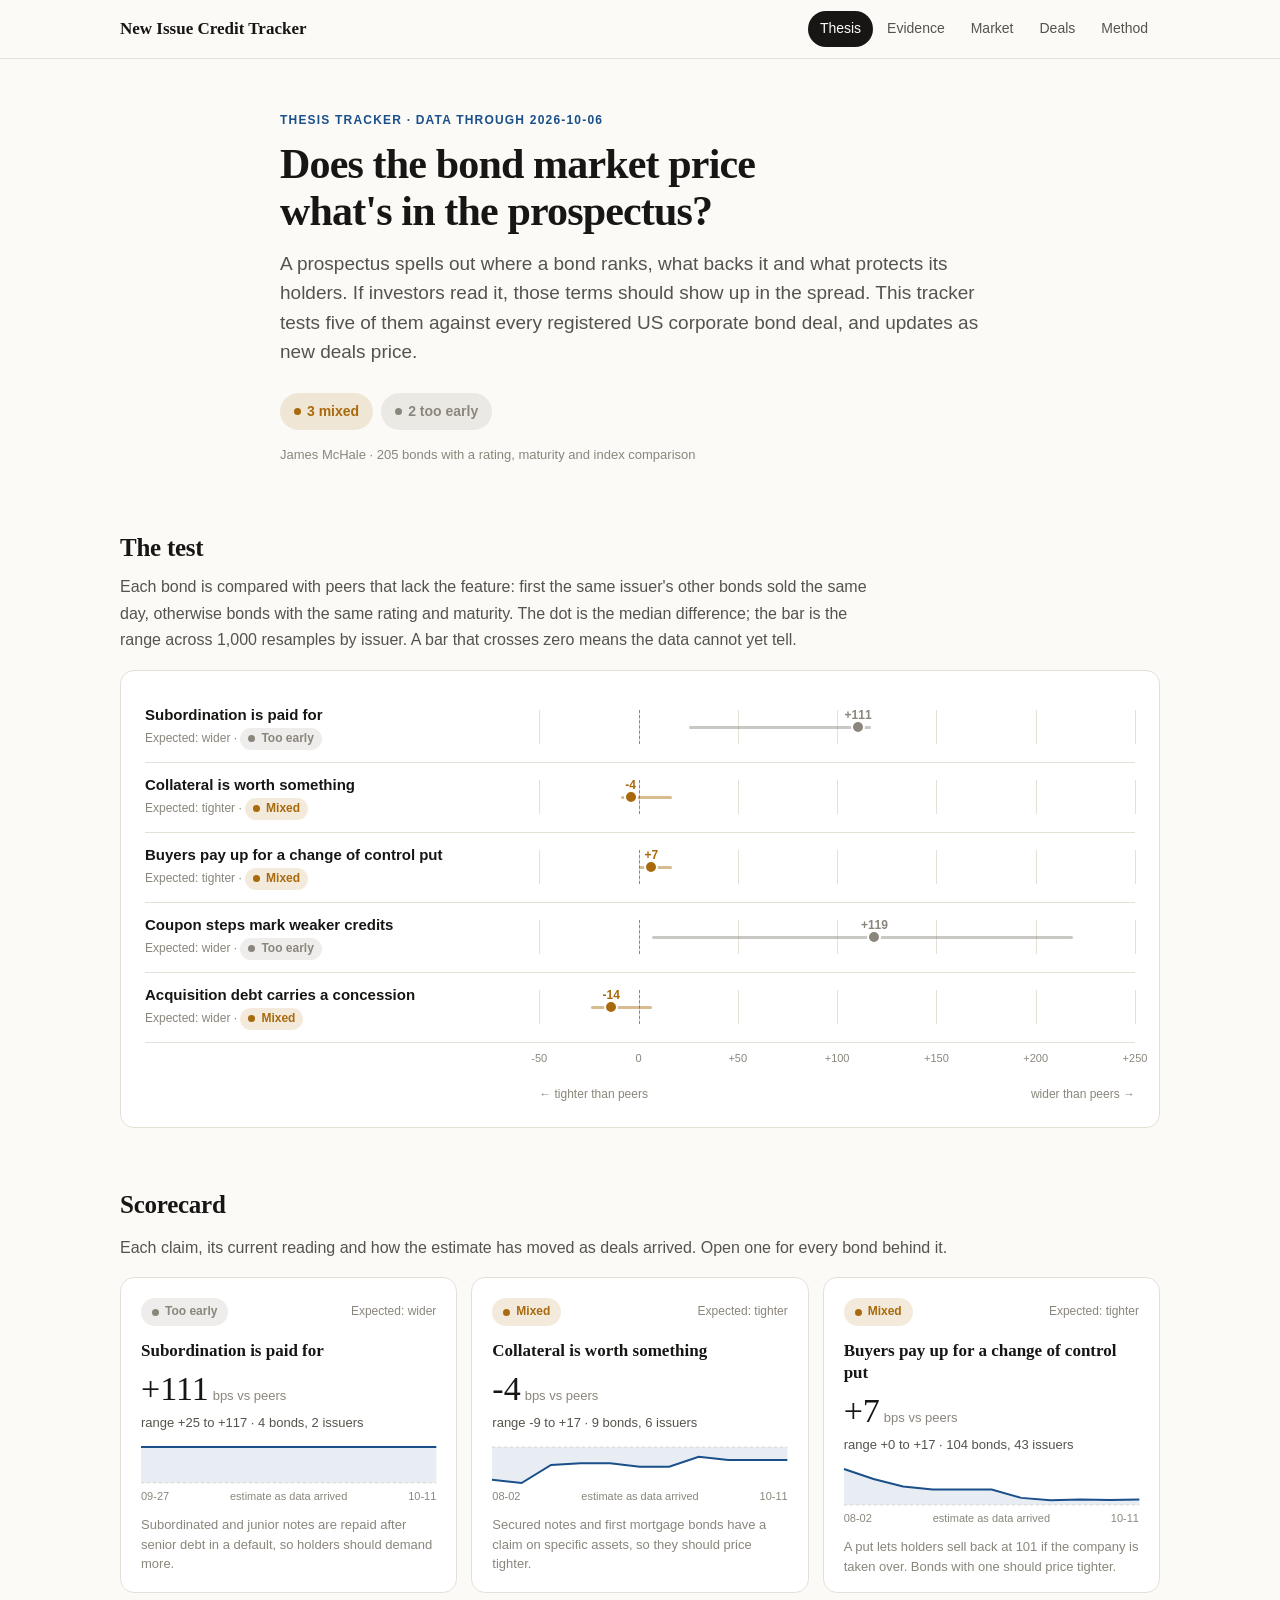
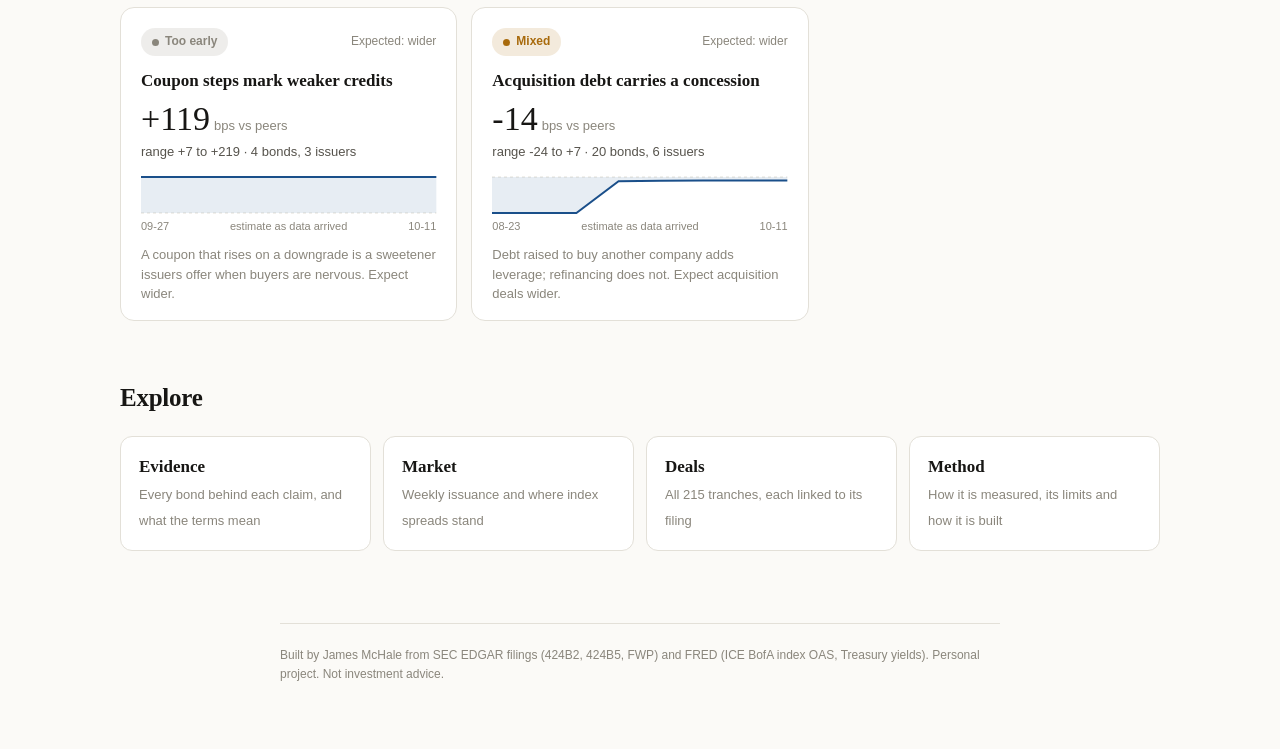
==== commit 37556529: "Add files via upload" ====
--- a/index.html
+++ b/index.html
@@ -1,448 +1,42 @@
 <!doctype html><html lang="en"><head><meta charset="utf-8">
 <meta name="viewport" content="width=device-width,initial-scale=1">
-<title>New Issue Credit Tracker</title><style>
-:root{color-scheme:light;--bg:#fbfaf7;--surface:#fff;--line:#e3e0d8;--ink:#171614;--ink2:#56534c;
---ink3:#8a867c;--accent:#1a4f8a;--s1:#2a78d6;--s2:#eb6834;--s3:#1baf7a;--chip:#f1efe9}
-@media (prefers-color-scheme:dark){:root:not([data-theme=light]){color-scheme:dark;--bg:#15150f;--surface:#1b1b18;
---line:#302f2a;--ink:#f7f5ef;--ink2:#c2bfb4;--ink3:#8d8a80;--accent:#7fb2ee;--s1:#3987e5;--s2:#d95926;
---s3:#199e70;--chip:#26261f}}
-*{box-sizing:border-box}
-body{margin:0;background:var(--bg);color:var(--ink);font:16px/1.65 ui-sans-serif,-apple-system,"Segoe UI",sans-serif}
-.col{max-width:760px;margin:0 auto;padding:0 20px}
-.wide{max-width:1080px;margin:0 auto;padding:0 20px}
-header{padding:64px 0 8px}
-h1{font-family:Georgia,"Iowan Old Style",serif;font-size:40px;line-height:1.15;letter-spacing:-.02em;margin:0 0 10px;font-weight:600}
-h2{font-family:Georgia,serif;font-size:24px;letter-spacing:-.01em;margin:52px 0 4px;font-weight:600}
-h3{font-size:13px;text-transform:uppercase;letter-spacing:.08em;color:var(--ink3);margin:28px 0 8px;font-weight:600}
-.dek{font-size:18px;color:var(--ink2);margin:0 0 6px}
-.byline{font-size:13px;color:var(--ink3);border-bottom:1px solid var(--line);padding-bottom:20px}
-p{color:var(--ink2);margin:10px 0 14px}
-.lede{font-size:19px;line-height:1.6;color:var(--ink);border-left:3px solid var(--accent);padding-left:18px;margin:26px 0}
-.lede b{font-weight:600}
-.stats{display:flex;flex-wrap:wrap;gap:34px;margin:22px 0 4px}
-.stat .v{font-family:Georgia,serif;font-size:28px;font-variant-numeric:tabular-nums}
-.stat .k{font-size:12px;color:var(--ink3);text-transform:uppercase;letter-spacing:.06em}
-.controls{display:flex;flex-wrap:wrap;gap:8px;align-items:center;margin:16px 0 4px;
-position:sticky;top:0;background:var(--bg);padding:12px 0;z-index:5;border-bottom:1px solid var(--line)}
-button.f,select,input{font:13px ui-sans-serif,sans-serif;color:var(--ink);background:var(--surface);
-border:1px solid var(--line);border-radius:999px;padding:6px 13px;cursor:pointer}
-button.f[aria-pressed=true]{background:var(--ink);color:var(--bg);border-color:var(--ink)}
-input{cursor:text;border-radius:8px;min-width:190px}
-.chip{background:var(--chip);border-radius:999px;padding:5px 11px;font-size:12px;color:var(--ink2);cursor:pointer}
-.chip b{color:var(--ink)}
-figure{margin:14px 0 0;background:var(--surface);border:1px solid var(--line);border-radius:12px;padding:16px}
-figcaption{font-size:12px;color:var(--ink3);margin-top:10px}
-svg{width:100%;height:auto;display:block;overflow:visible}
-.bar{fill:var(--accent);cursor:pointer}
-.bar:hover{opacity:.75}
-.bar.off{fill:var(--line)}
-.dot{stroke:var(--surface);stroke-width:1.5;cursor:pointer}
-.dot.p1{fill:var(--s1)}.dot.p2{fill:var(--s2)}.dot.p3{fill:var(--s3)}
-.grid{stroke:var(--line)}
-.zero{stroke:var(--ink3);stroke-dasharray:3 3}
-.tick{fill:var(--ink3);font-size:11px;font-variant-numeric:tabular-nums}
-.legend{display:flex;gap:18px;flex-wrap:wrap;font-size:12px;color:var(--ink2);margin-top:12px}
-.key{width:9px;height:9px;border-radius:50%;display:inline-block;margin-right:6px}
-.tablewrap{max-height:72vh;overflow:auto;border:1px solid var(--line);border-radius:12px;background:var(--surface)}
-table{width:100%;border-collapse:collapse;font-size:13px}
-thead th{position:sticky;top:0;background:var(--surface);z-index:2;box-shadow:0 1px 0 var(--line)}
-.controls.inline{position:static;border-bottom:none;padding:4px 0 12px}
-.rowcount{font-size:12px;color:var(--ink3);margin-left:auto}
-th{text-align:left;font-size:11px;text-transform:uppercase;letter-spacing:.05em;color:var(--ink3);
-padding:9px 10px;border-bottom:1px solid var(--line);cursor:pointer;white-space:nowrap;user-select:none}
-th:hover{color:var(--ink)}
-td{padding:9px 10px;border-bottom:1px solid var(--line);color:var(--ink2)}
-td.n{text-align:right;font-variant-numeric:tabular-nums;color:var(--ink)}
-tr.row{cursor:pointer}
-tr.row:hover td{background:var(--chip)}
-tr.detail td{background:var(--chip);color:var(--ink2);font-size:13px}
-.flag{color:var(--s2);font-weight:600}
-.note{font-size:14px;color:var(--ink3);border-left:2px solid var(--line);padding-left:16px}
-ul{color:var(--ink2);font-size:14px;padding-left:20px}
-#tip{position:fixed;pointer-events:none;opacity:0;background:var(--ink);color:var(--bg);font-size:12px;
-line-height:1.4;padding:7px 10px;border-radius:7px;transform:translate(-50%,-125%);transition:opacity .08s;z-index:9}
-.stab{width:100%;border-collapse:collapse;font-size:14px}
-.stab th,.stab td{padding:7px 10px;border-bottom:1px solid var(--line);text-align:left}
-.stab th.n,.stab td.n{text-align:right}
-.stab tr.first td{border-top:1px solid var(--line)}
-.stab .nn{color:var(--ink3);font-size:12px}
-select.fsel{border-radius:8px}
-footer{margin:56px 0 80px;padding-top:18px;border-top:1px solid var(--line);font-size:12px;color:var(--ink3)}
-@media(max-width:620px){h1{font-size:30px}.hide-s{display:none}}
+<title>Does the bond market price what's in the prospectus?</title>
+<meta name="description" content="A live test of whether ranking, collateral, covenants and use of proceeds show up in new issue corporate bond spreads, read from SEC filings.">
+<meta property="og:title" content="Does the bond market price what's in the prospectus?"><meta property="og:description" content="A live test of whether ranking, collateral, covenants and use of proceeds show up in new issue corporate bond spreads, read from SEC filings.">
+<meta property="og:type" content="website"><meta name="twitter:card" content="summary">
+<link rel="stylesheet" href="style.css"></head>
+<body data-page="thesis"><div id="tip"></div>
+<div class="site"><div class="in"><a class="brand" href="index.html">New Issue Credit Tracker</a><nav><a href="index.html" aria-current=page>Thesis</a><a href="evidence.html">Evidence</a><a href="market.html">Market</a><a href="deals.html">Deals</a><a href="method.html">Method</a></nav></div></div>
 
-/* extras */
-.recap{background:var(--surface);border:1px solid var(--line);border-radius:12px;padding:22px 26px}
-.recap p{color:var(--ink);font-size:16px;line-height:1.7;margin:0 0 12px}
-.recap .stamp{font-size:12px;color:var(--ink3);border-top:1px solid var(--line);padding-top:10px;margin:14px 0 0}
-.ask{display:flex;gap:8px;flex-wrap:wrap;align-items:center;margin:10px 0 6px}
-#askbox{flex:1;min-width:260px;border-radius:8px;padding:9px 13px}
-.askbtn{border-radius:8px;background:var(--ink);color:var(--bg);border:1px solid var(--ink);
-padding:9px 16px;cursor:pointer;font-size:13px}
-.examples{display:flex;gap:7px;flex-wrap:wrap;margin:2px 0 4px}
-.ex{font-size:12px;color:var(--ink2);background:var(--chip);border:none;border-radius:999px;
-padding:5px 11px;cursor:pointer}
-.ex:hover{color:var(--ink)}
-#askout{font-size:15px;color:var(--ink);background:var(--chip);border-radius:8px;
-padding:12px 14px;margin:8px 0 0;display:none}
-</style></head><body><div id="tip"></div>
-<header class="col">
-  <h1>What the primary market paid</h1>
-  <p class="dek">Every registered corporate bond deal, read out of SEC filings and priced against its index.</p>
-  <p class="byline">James McHale · 2026-07-09 to 2026-10-06 · generated 2026-10-21</p>
+<header class="page col">
+  <p class="kicker">Thesis tracker · data through 2026-10-06</p>
+  <h1>Does the bond market price what's in the prospectus?</h1>
+  <p class="dek">A prospectus spells out where a bond ranks, what backs it and what protects its holders.
+  If investors read it, those terms should show up in the spread. This tracker tests five of them against
+  every registered US corporate bond deal, and updates as new deals price.</p>
+  <div class="verdicts"><span class="pill big v-mixed">3 mixed</span><span class="pill big v-early">2 too early</span></div>
+  <p class="byline">James McHale · 205 bonds with a rating, maturity and index comparison</p>
 </header>
-<main class="col">
-  <p class="lede">Within matched rating and maturity buckets, acquisition-funded deals priced a median <b>15 bps tighter</b> than refinancings, across 29 tranches in 3 buckets. The refinancing sample leans toward specialty finance issuers, which widens the gap in shorter maturities.</p>
-  <p>When a company sells bonds, the prospectus says what the money is for. Deals that fund an acquisition
-  add debt to the balance sheet; deals that refinance do not. This page tracks whether buyers charged more
-  for the first kind, using 218 tranches read from filings rather than from a data vendor.</p>
-  <div class="stats">
-    <div class="stat"><div class="v" id="count">0</div><div class="k">tranches in view</div></div>
-    <div class="stat"><div class="v" id="vol">0</div><div class="k">issuance in view</div></div>
-    <div class="stat"><div class="v" id="medgap">0</div><div class="k">median vs index</div></div>
-    <div class="stat"><div class="v">187/196</div><div class="k">pricing math verified</div></div>
+<main class="wide">
+  <h2>The test</h2>
+  <p class="col" style="padding:0;margin-left:0">Each bond is compared with peers that lack the feature: first the same
+  issuer's other bonds sold the same day, otherwise bonds with the same rating and maturity. The dot is the
+  median difference; the bar is the range across 1,000 resamples by issuer. A bar that crosses zero means
+  the data cannot yet tell.</p>
+  <div class="panel forest" id="forest"></div>
+
+  <h2>Scorecard</h2>
+  <p>Each claim, its current reading and how the estimate has moved as deals arrived. Open one for every bond behind it.</p>
+  <div class="cards" id="cards"></div>
+
+  <h2>Explore</h2>
+  <div class="next">
+    <a href="evidence.html"><b>Evidence</b><span>Every bond behind each claim, and what the terms mean</span></a>
+    <a href="market.html"><b>Market</b><span>Weekly issuance and where index spreads stand</span></a>
+    <a href="deals.html"><b>Deals</b><span>All 215 tranches, each linked to its filing</span></a>
+    <a href="method.html"><b>Method</b><span>How it is measured, its limits and how it is built</span></a>
   </div>
 </main>
-<div class="wide">
-  <div class="controls">
-    <button class='f' data-k='grade' data-v='all' aria-pressed='true'>All</button><button class='f' data-k='grade' data-v='IG' aria-pressed='false'>IG</button><button class='f' data-k='grade' data-v='HY' aria-pressed='false'>HY</button>
-    <span style="width:10px"></span>
-    <button class='f' data-k='proceeds' data-v='all' aria-pressed='true'>Any use</button><button class='f' data-k='proceeds' data-v='acquisition' aria-pressed='false'>Acquisition</button>
-    <button class='f' data-k='proceeds' data-v='refinancing' aria-pressed='false'>Refinancing</button><button class='f' data-k='proceeds' data-v='other' aria-pressed='false'>Other</button>
-    <select id="bucket" class="bucketsel"><option value="all">Any tenor</option>
-    <option value="1-3y">1-3y</option><option value="3-5y">3-5y</option><option value="5-7y">5-7y</option><option value="7-10y">7-10y</option><option value="10-15y">10-15y</option><option value="15y+">15y+</option></select>
-    <input id="search" class="searchbox" type="search" placeholder="Search issuer">
-    <span id="weekchip"></span>
-  </div>
-
-  <h2>Weekly issuance</h2>
-  <p>Click a week to filter everything below to that week. Click again to clear.</p>
-  <figure><div id="bars"></div><figcaption>Priced volume by week, in billions.</figcaption></figure>
-
-  <h2>Cheap or rich, by tenor</h2>
-  <p>Each dot is one bond: its spread minus the matching ICE BofA index on the day it priced.
-  Above the line means it paid more than comparable paper.</p>
-  <figure><div id="dots"></div><div class="legend" id="legend"></div></figure>
-
-  <h2>Structure</h2>
-  <p>The terms that decide what a holder is owed when things go wrong, read from each deal's final
-  prospectus supplement. The table follows the filters, so pick a grade and tenor to compare like
-  with like. Unfiltered, it mixes ratings and maturities and the medians are not a fair comparison.</p>
-  <div class="controls inline"><select class="fsel" data-k="rank"><option value="all">Any ranking</option><option value="senior">Senior unsecured</option><option value="secured">Secured / first mortgage</option><option value="sub">Subordinated</option></select><select class="fsel" data-k="coc"><option value="all">Any CoC</option><option value="yes">CoC put</option><option value="no">No CoC put</option></select><select class="fsel" data-k="guar"><option value="all">Any guarantee</option><option value="yes">Guaranteed</option><option value="no">Not guaranteed</option></select><select class="fsel" data-k="sector"><option value="all">Any sector</option><option value="Autos & Aerospace">Autos & Aerospace</option><option value="Banks">Banks</option><option value="Chemicals">Chemicals</option><option value="Construction">Construction</option><option value="Electronics">Electronics</option><option value="Financials">Financials</option><option value="Food & Beverage">Food & Beverage</option><option value="Healthcare">Healthcare</option><option value="Industrials">Industrials</option><option value="Instruments">Instruments</option><option value="Insurance">Insurance</option><option value="Metals & Mining">Metals & Mining</option><option value="Pharma & Chemicals">Pharma & Chemicals</option><option value="Real Estate">Real Estate</option><option value="Retail">Retail</option><option value="Services">Services</option><option value="Telecom & Media">Telecom & Media</option><option value="Transport">Transport</option><option value="Unknown">Unknown</option><option value="Utilities">Utilities</option><option value="Wholesale">Wholesale</option></select></div>
-  <figure><div id="structure"></div></figure>
-
-
-  <h2>Ask the data</h2>
-  <p>Type a question. This filters and counts the table below. It does not use a language model,
-  so it can only report what is already here.</p>
-  <div class="ask">
-    <input id="askbox" type="search" placeholder="e.g. widest BBB deals, or how much did Dell raise">
-    <button class="askbtn" id="askgo">Answer</button>
-  </div>
-  <div class="examples">
-    <button class="ex">widest deals vs index</button>
-    <button class="ex">tightest acquisition deals</button>
-    <button class="ex">biggest deals in 15y+</button>
-    <button class="ex">how much HY issuance</button>
-    <button class="ex">how many refinancing deals</button>
-  </div>
-  <p id="askout"></p>
-
-  <h2>The deals</h2>
-  <p>Click any column to sort, any row to open the full terms and the filing.</p>
-  <div class="controls inline">
-    <button class='f' data-k='grade' data-v='all' aria-pressed='true'>All</button><button class='f' data-k='grade' data-v='IG' aria-pressed='false'>IG</button><button class='f' data-k='grade' data-v='HY' aria-pressed='false'>HY</button>
-    <span style="width:10px"></span>
-    <button class='f' data-k='proceeds' data-v='all' aria-pressed='true'>Any use</button><button class='f' data-k='proceeds' data-v='acquisition' aria-pressed='false'>Acquisition</button>
-    <button class='f' data-k='proceeds' data-v='refinancing' aria-pressed='false'>Refinancing</button><button class='f' data-k='proceeds' data-v='other' aria-pressed='false'>Other</button>
-    <select class="bucketsel"><option value="all">Any tenor</option>
-    <option value="1-3y">1-3y</option><option value="3-5y">3-5y</option><option value="5-7y">5-7y</option><option value="7-10y">7-10y</option><option value="10-15y">10-15y</option><option value="15y+">15y+</option></select>
-    <select class="fsel" data-k="rank"><option value="all">Any ranking</option><option value="senior">Senior unsecured</option><option value="secured">Secured / first mortgage</option><option value="sub">Subordinated</option></select><select class="fsel" data-k="coc"><option value="all">Any CoC</option><option value="yes">CoC put</option><option value="no">No CoC put</option></select><select class="fsel" data-k="guar"><option value="all">Any guarantee</option><option value="yes">Guaranteed</option><option value="no">Not guaranteed</option></select><select class="fsel" data-k="sector"><option value="all">Any sector</option><option value="Autos & Aerospace">Autos & Aerospace</option><option value="Banks">Banks</option><option value="Chemicals">Chemicals</option><option value="Construction">Construction</option><option value="Electronics">Electronics</option><option value="Financials">Financials</option><option value="Food & Beverage">Food & Beverage</option><option value="Healthcare">Healthcare</option><option value="Industrials">Industrials</option><option value="Instruments">Instruments</option><option value="Insurance">Insurance</option><option value="Metals & Mining">Metals & Mining</option><option value="Pharma & Chemicals">Pharma & Chemicals</option><option value="Real Estate">Real Estate</option><option value="Retail">Retail</option><option value="Services">Services</option><option value="Telecom & Media">Telecom & Media</option><option value="Transport">Transport</option><option value="Unknown">Unknown</option><option value="Utilities">Utilities</option><option value="Wholesale">Wholesale</option></select>
-    <input class="searchbox" type="search" placeholder="Search issuer">
-    <span class="rowcount" id="rowcount"></span>
-  </div>
-  <div class="tablewrap"><div id="table"></div></div>
-</div>
-<main class="col">
-  <h2>This week, from the agent</h2>
-  <div class="recap"><p>The week brought $1.45 billion across 3 tranches, a sharp drop from the prior four weeks when volume ranged from $1.5 billion to $50.0 billion and tranche counts from 2 to 61. Atmos Energy Corporation led with $700 million of 10-year notes at 78 basis points, Hercules Capital priced $400 million 3-year at 195, and Trinity Capital issued $350 million 5-year at 262.5. All three priced wide versus their index benchmarks. Trinity Capital priced widest at +159.5 basis points through the index on its Baa3-rated 7.500% 2032s, followed by Hercules Capital at +91 on its Baa2-rated notes. Even Atmos Energy, rated A2/A-, came 8 basis points wide on its 10-year tranche. The pattern is consistent: specialty finance names paid a concession, and even the higher-quality utility issuer gave up a few basis points to get the deal done. Only Atmos Energy disclosed a use of proceeds, stating general corporate purposes, while Hercules Capital and Trinity Capital left proceeds unstated in the filings.</p><p class="stamp">Written by agent.py, which may only state numbers its database queries returned. Covering 2026-09-30 to 2026-10-06, written 2026-10-21.</p></div>
-
-  <h2>Method and limits</h2>
-  <p>A pipeline reads 424B and FWP filings from EDGAR, filters out stock offerings, asset-backed deals,
-  convertibles, structured notes and sovereigns, and uses Claude to extract each tranche into a database.
-  The model may use only numbers written in the filing and leaves a field empty rather than estimate one.
-  Every tranche is checked against its own arithmetic: benchmark yield plus spread should equal the yield.</p>
-  <ul>
-    <li>Registered deals only. Most high yield is sold under Rule 144A and never reaches EDGAR.</li>
-    <li>One row per tranche, deduplicated by issuer, coupon and maturity, so a deal filed twice counts once.</li>
-    <li>Ranking, guarantees, change of control and coupon steps come from the final prospectus supplement,
-    matched to the term sheet by coupon. 210 of 218 tranches have a stated ranking.</li>
-    <li>Index spreads are option-adjusted and matched by rating category, not exact notch, so the gap is directional.</li>
-    <li>No order book data: filings do not disclose books, price talk or new issue concession.</li>
-    <li>9 tranche(s) failed the math check and are flagged in the table, not discarded.</li>
-  </ul>
-  <footer>Source: SEC EDGAR (424B2, 424B5, FWP) and FRED (ICE BofA index OAS, Treasury yields).
-  Personal project. Not investment advice.</footer>
-</main>
-<script>
-const BONDS=[{"key": "0001193125-26-415813:6.000% Senior Notes due 2036", "issuer": "Atmos Energy Corporation", "title": "6.000% Senior Notes due 2036", "cusip": null, "size": 700000000.0, "coupon": 6.0, "maturity": "2036-11-15", "spread": 78.0, "gap": 8.0, "yield": 6.047, "price": 99.638, "grade": "IG", "bucket": "10-15y", "moodys": "A2", "sp": "A-", "check": "OK", "proceeds": "general_corporate", "quote": "we intend to use the net proceeds from the sale of the securities that we may offer and sell from time to time by this prospectus for general corporate purposes", "priced": "2026-10-06", "url": "https://www.sec.gov/Archives/edgar/data/731802/000119312526415813/", "banks": "BNP Paribas Securities Corp., Credit Agricole Securities (USA) Inc., U.S. Bancorp Investments, Inc., CIBC World Markets Corp., MUFG Securities Americas Inc., TD Securities (USA) LLC", "rank": "senior_unsecured", "guar": "none", "guarnote": "Notes are not guaranteed by, and are not the obligation of, any of our subsidiaries.", "coc": 0, "cocpx": null, "step": 0, "stepnote": null, "sector": "Utilities", "country": "US"}, {"key": "0001628280-26-065036:6.700% Notes due 2029", "issuer": "Hercules Capital, Inc.", "title": "6.700% Notes due 2029", "cusip": null, "size": 400000000.0, "coupon": 6.7, "maturity": "2029-10-08", "spread": 195.0, "gap": 91.0, "yield": 6.933, "price": 99.379, "grade": "IG", "bucket": "3-5y", "moodys": "Baa2", "sp": null, "check": "OK", "proceeds": null, "quote": null, "priced": "2026-10-05", "url": "https://www.sec.gov/Archives/edgar/data/1280784/000162828026065036/", "banks": "Goldman Sachs & Co. LLC, SMBC Nikko Securities America, Inc., MUFG Securities Americas Inc.", "rank": "senior_unsecured", "guar": "none", "guarnote": "The Notes will not be guaranteed by any of our current or future subsidiaries.", "coc": 1, "cocpx": 100.0, "step": 0, "stepnote": null, "sector": null, "country": "US"}, {"key": "0001213900-26-105335:7.500% Notes due 2032", "issuer": "Trinity Capital Inc.", "title": "7.500% Notes due 2032", "cusip": null, "size": 350000000.0, "coupon": 7.5, "maturity": "2032-01-15", "spread": 262.5, "gap": 159.5, "yield": 7.714, "price": 99.104, "grade": "IG", "bucket": "5-7y", "moodys": "Baa3", "sp": null, "check": "OK", "proceeds": null, "quote": null, "priced": "2026-09-30", "url": "https://www.sec.gov/Archives/edgar/data/1786108/000121390026105335/", "banks": "Keefe, Bruyette & Woods, Inc., MUFG Securities Americas Inc.", "rank": "senior_unsecured", "guar": "none", "guarnote": "Notes are obligations exclusively of Trinity Capital Inc. and not of any of our subsidiaries.", "coc": 1, "cocpx": 100.0, "step": 0, "stepnote": null, "sector": null, "country": "US"}, {"key": "0001104659-26-111397:5.800% Senior Notes Due 2032", "issuer": "The Kroger Co.", "title": "5.800% Senior Notes Due 2032", "cusip": null, "size": 650000000.0, "coupon": 5.8, "maturity": "2032-02-15", "spread": 75.0, "gap": -27.0, "yield": 5.809, "price": 99.967, "grade": "IG", "bucket": "5-7y", "moodys": "Baa1", "sp": "BBB", "check": "OK", "proceeds": "not_stated", "quote": null, "priced": "2026-09-28", "url": "https://www.sec.gov/Archives/edgar/data/56873/000110465926111397/", "banks": "Citigroup Global Markets Inc., Mizuho Securities USA LLC, Wells Fargo Securities, LLC, J.P. Morgan Securities LLC, Truist Securities, Inc., Goldman Sachs & Co. LLC", "rank": "senior_unsecured", "guar": "not_stated", "guarnote": null, "coc": 1, "cocpx": 101.0, "step": 0, "stepnote": null, "sector": "Retail", "country": "US"}, {"key": "0001104659-26-111397:6.200% Senior Notes Due 2036", "issuer": "The Kroger Co.", "title": "6.200% Senior Notes Due 2036", "cusip": null, "size": 850000000.0, "coupon": 6.2, "maturity": "2036-11-01", "spread": 100.0, "gap": -2.0, "yield": 6.232, "price": 99.756, "grade": "IG", "bucket": "10-15y", "moodys": "Baa1", "sp": "BBB", "check": "OK", "proceeds": "not_stated", "quote": null, "priced": "2026-09-28", "url": "https://www.sec.gov/Archives/edgar/data/56873/000110465926111397/", "banks": "Citigroup Global Markets Inc., Mizuho Securities USA LLC, Wells Fargo Securities, LLC, J.P. Morgan Securities LLC, Truist Securities, Inc., Goldman Sachs & Co. LLC", "rank": "senior_unsecured", "guar": "not_stated", "guarnote": null, "coc": 1, "cocpx": 101.0, "step": 0, "stepnote": null, "sector": "Retail", "country": "US"}, {"key": "0001104659-26-110423:7.800% Senior Notes due 2029", "issuer": "Kyndryl Holdings, Inc.", "title": "7.800% Senior Notes due 2029", "cusip": null, "size": 600000000.0, "coupon": 7.8, "maturity": "2029-09-28", "spread": 287.5, "gap": 190.5, "yield": 7.866, "price": 99.827, "grade": "IG", "bucket": "1-3y", "moodys": "Baa3", "sp": "BBB-", "check": "OK", "proceeds": "mixed", "quote": "to repay at maturity the $700 million outstanding aggregate principal amount of its 2.05% senior notes due October 2026", "priced": "2026-09-24", "url": "https://www.sec.gov/Archives/edgar/data/1867072/000110465926110423/", "banks": "J.P. Morgan Securities LLC, Citigroup Global Markets Inc., Morgan Stanley & Co. LLC, Mizuho Securities USA LLC, MUFG Securities Americas Inc., Scotia Capital (USA) Inc., SMBC Nikko Securities America, Inc.", "rank": "senior_unsecured", "guar": "none", "guarnote": "Neither series of the Notes will be guaranteed by any of our subsidiaries", "coc": 1, "cocpx": 101.0, "step": 1, "stepnote": "Interest rate subject to adjustment if Moody's, S&P or Fitch downgrades (or upgrades) debt rating", "sector": "Services", "country": "US"}, {"key": "0001104659-26-110423:7.875% Senior Notes due 2032", "issuer": "Kyndryl Holdings, Inc.", "title": "7.875% Senior Notes due 2032", "cusip": null, "size": 400000000.0, "coupon": 7.875, "maturity": "2032-01-15", "spread": 312.5, "gap": 215.5, "yield": 8.158, "price": 98.821, "grade": "IG", "bucket": "5-7y", "moodys": "Baa3", "sp": "BBB-", "check": "OK", "proceeds": "mixed", "quote": "to repay at maturity the $700 million outstanding aggregate principal amount of its 2.05% senior notes due October 2026", "priced": "2026-09-24", "url": "https://www.sec.gov/Archives/edgar/data/1867072/000110465926110423/", "banks": "J.P. Morgan Securities LLC, Citigroup Global Markets Inc., Morgan Stanley & Co. LLC, Mizuho Securities USA LLC, MUFG Securities Americas Inc., Scotia Capital (USA) Inc., SMBC Nikko Securities America, Inc.", "rank": "senior_unsecured", "guar": "none", "guarnote": "Neither series of the Notes will be guaranteed by any of our subsidiaries", "coc": 1, "cocpx": 101.0, "step": 1, "stepnote": "Interest rate subject to adjustment if Moody's, S&P or Fitch downgrades (or upgrades) debt rating", "sector": "Services", "country": "US"}, {"key": "0000950157-26-001040:5.500% Senior Notes due 2030", "issuer": "AerCap Funding Designated Activity Company", "title": "5.500% Senior Notes due 2030", "cusip": null, "size": 750000000.0, "coupon": 5.5, "maturity": "2030-01-15", "spread": 65.0, "gap": -30.0, "yield": 5.619, "price": 99.658, "grade": "IG", "bucket": "3-5y", "moodys": "Baa1", "sp": "BBB+", "check": "OK", "proceeds": "general_corporate", "quote": "We intend to use the net proceeds from this offering for general corporate purposes, including to acquire, invest in, finance or refinance aircraft assets and to repay indebtedness.", "priced": "2026-09-23", "url": "https://www.sec.gov/Archives/edgar/data/1378789/000095015726001040/", "banks": "Citigroup Global Markets Inc., Mizuho Securities USA LLC, BNP Paribas Securities Corp., Deutsche Bank Securities Inc., Santander US Capital Markets LLC, Truist Securities, Inc., Credit Agricole Securities (USA) Inc., Goldman Sachs & Co. LLC, ING Financial Services LLC, BMO Capital Markets Corp., Soci\u00e9t\u00e9 G\u00e9n\u00e9rale", "rank": "senior_unsecured", "guar": "both", "guarnote": "Guaranteed by AerCap Holdings N.V. and certain subsidiaries of Holdings", "coc": 1, "cocpx": 101.0, "step": 0, "stepnote": null, "sector": "Services", "country": "Ireland"}, {"key": "0000950157-26-001040:5.875% Senior Notes due 2033", "issuer": "AerCap Funding Designated Activity Company", "title": "5.875% Senior Notes due 2033", "cusip": null, "size": 750000000.0, "coupon": 5.875, "maturity": "2033-10-07", "spread": 95.0, "gap": 0.0, "yield": 6.003, "price": 99.277, "grade": "IG", "bucket": "7-10y", "moodys": "Baa1", "sp": "BBB+", "check": "OK", "proceeds": "general_corporate", "quote": "We intend to use the net proceeds from this offering for general corporate purposes, including to acquire, invest in, finance or refinance aircraft assets and to repay indebtedness.", "priced": "2026-09-23", "url": "https://www.sec.gov/Archives/edgar/data/1378789/000095015726001040/", "banks": "Citigroup Global Markets Inc., Mizuho Securities USA LLC, BNP Paribas Securities Corp., Deutsche Bank Securities Inc., Santander US Capital Markets LLC, Truist Securities, Inc., Credit Agricole Securities (USA) Inc., Goldman Sachs & Co. LLC, ING Financial Services LLC, BMO Capital Markets Corp., Soci\u00e9t\u00e9 G\u00e9n\u00e9rale", "rank": "senior_unsecured", "guar": "both", "guarnote": "Guaranteed by AerCap Holdings N.V. and certain subsidiaries of Holdings", "coc": 1, "cocpx": 101.0, "step": 0, "stepnote": null, "sector": "Services", "country": "Ireland"}, {"key": "0001213900-26-102718:Floating Rate Senior Notes due 2030", "issuer": "Canadian Imperial Bank of Commerce", "title": "Floating Rate Senior Notes due 2030", "cusip": null, "size": 300000000.0, "coupon": null, "maturity": "2030-09-27", "spread": 82.0, "gap": -13.0, "yield": null, "price": 100.0, "grade": null, "bucket": "3-5y", "moodys": null, "sp": null, "check": "n/a", "proceeds": "general_corporate", "quote": "The net proceeds from the sale of the Notes will be added to the Bank's funds and will be used for general corporate purposes", "priced": "2026-09-23", "url": "https://www.sec.gov/Archives/edgar/data/1045520/000121390026102718/", "banks": "CIBC World Markets Corp., BNP Paribas Securities Corp., BofA Securities, Inc., Deutsche Bank Securities Inc., Goldman Sachs & Co. LLC, Mizuho Securities USA LLC", "rank": "senior_unsecured", "guar": "not_stated", "guarnote": null, "coc": 0, "cocpx": null, "step": 0, "stepnote": null, "sector": "Banks", "country": null}, {"key": "0001213900-26-102718:5.627% Fixed-to-Floating Rate Senior Notes due 2030", "issuer": "Canadian Imperial Bank of Commerce", "title": "5.627% Fixed-to-Floating Rate Senior Notes due 2030", "cusip": null, "size": 1000000000.0, "coupon": 5.627, "maturity": "2030-09-27", "spread": 65.0, "gap": -30.0, "yield": 5.627, "price": 100.0, "grade": null, "bucket": "3-5y", "moodys": null, "sp": null, "check": "OK", "proceeds": "general_corporate", "quote": "The net proceeds from the sale of the Notes will be added to the Bank's funds and will be used for general corporate purposes", "priced": "2026-09-23", "url": "https://www.sec.gov/Archives/edgar/data/1045520/000121390026102718/", "banks": "CIBC World Markets Corp., BNP Paribas Securities Corp., BofA Securities, Inc., Deutsche Bank Securities Inc., Goldman Sachs & Co. LLC, Mizuho Securities USA LLC", "rank": "senior_unsecured", "guar": "not_stated", "guarnote": null, "coc": 0, "cocpx": null, "step": 0, "stepnote": null, "sector": "Banks", "country": null}, {"key": "0001140361-26-037339:6.200% Senior Notes due 2036", "issuer": "DICK'S Sporting Goods, Inc.", "title": "6.200% Senior Notes due 2036", "cusip": null, "size": 400000000.0, "coupon": 6.2, "maturity": "2036-09-25", "spread": 125.0, "gap": 30.0, "yield": 6.22, "price": 99.853, "grade": "IG", "bucket": "7-10y", "moodys": "Baa2", "sp": "BBB", "check": "OK", "proceeds": null, "quote": null, "priced": "2026-09-22", "url": "https://www.sec.gov/Archives/edgar/data/1089063/000114036126037339/", "banks": "BofA Securities, Inc., Wells Fargo Securities, LLC, PNC Capital Markets LLC, U.S. Bancorp Investments, Inc., Goldman Sachs & Co. LLC", "rank": "senior_unsecured", "guar": "none", "guarnote": "Notes are neither obligations of, nor guaranteed by, the Company's subsidiaries", "coc": 1, "cocpx": 101.0, "step": 0, "stepnote": null, "sector": "Retail", "country": "US"}, {"key": "0001140361-26-037339:6.900% Senior Notes due 2056", "issuer": "DICK'S Sporting Goods, Inc.", "title": "6.900% Senior Notes due 2056", "cusip": null, "size": 600000000.0, "coupon": 6.9, "maturity": "2056-09-25", "spread": 160.0, "gap": 65.0, "yield": 6.903, "price": 99.962, "grade": "IG", "bucket": "15y+", "moodys": "Baa2", "sp": "BBB", "check": "OK", "proceeds": null, "quote": null, "priced": "2026-09-22", "url": "https://www.sec.gov/Archives/edgar/data/1089063/000114036126037339/", "banks": "BofA Securities, Inc., Wells Fargo Securities, LLC, PNC Capital Markets LLC, U.S. Bancorp Investments, Inc., Goldman Sachs & Co. LLC", "rank": "senior_unsecured", "guar": "none", "guarnote": "Notes are neither obligations of, nor guaranteed by, the Company's subsidiaries", "coc": 1, "cocpx": 101.0, "step": 0, "stepnote": null, "sector": "Retail", "country": "US"}, {"key": "0001104659-26-109737:5.450% Senior Notes due 2029", "issuer": "Sysco Holdings Corporation and Sysco Corporation", "title": "5.450% Senior Notes due 2029", "cusip": null, "size": 1750000000.0, "coupon": 5.45, "maturity": "2029-10-06", "spread": 65.0, "gap": -30.0, "yield": 5.454, "price": 99.989, "grade": "IG", "bucket": "1-3y", "moodys": "Baa3", "sp": "BBB", "check": "OK", "proceeds": "acquisition", "quote": "To pay the cash consideration for the JRD Acquisition Transactions and all other fees, costs and expenses related thereto.", "priced": "2026-09-22", "url": "https://www.sec.gov/Archives/edgar/data/96021/000110465926109737/", "banks": "Goldman Sachs & Co. LLC, TD Securities (USA) LLC, BofA Securities, Inc., J.P. Morgan Securities LLC, Wells Fargo Securities, LLC, PNC Capital Markets LLC, U.S. Bancorp Investments, Inc., BNP Paribas Securities Corp., Truist Securities, Inc.", "rank": "senior_unsecured", "guar": "subsidiaries", "guarnote": "Sysco Corporation's direct and indirect wholly-owned domestic subsidiaries that guarantee existing senior notes", "coc": 1, "cocpx": 101.0, "step": 0, "stepnote": null, "sector": "Wholesale", "country": "US"}, {"key": "0001104659-26-109737:5.600% Senior Notes due 2031", "issuer": "Sysco Holdings Corporation and Sysco Corporation", "title": "5.600% Senior Notes due 2031", "cusip": null, "size": 2000000000.0, "coupon": 5.6, "maturity": "2031-06-06", "spread": 80.0, "gap": -15.0, "yield": 5.62, "price": 99.927, "grade": "IG", "bucket": "3-5y", "moodys": "Baa3", "sp": "BBB", "check": "OK", "proceeds": "acquisition", "quote": "To pay the cash consideration for the JRD Acquisition Transactions and all other fees, costs and expenses related thereto.", "priced": "2026-09-22", "url": "https://www.sec.gov/Archives/edgar/data/96021/000110465926109737/", "banks": "Goldman Sachs & Co. LLC, TD Securities (USA) LLC, BofA Securities, Inc., J.P. Morgan Securities LLC, Wells Fargo Securities, LLC, PNC Capital Markets LLC, U.S. Bancorp Investments, Inc., BNP Paribas Securities Corp., Truist Securities, Inc.", "rank": "senior_unsecured", "guar": "subsidiaries", "guarnote": "Sysco Corporation's direct and indirect wholly-owned domestic subsidiaries that guarantee existing senior notes", "coc": 1, "cocpx": 101.0, "step": 0, "stepnote": null, "sector": "Wholesale", "country": "US"}, {"key": "0001104659-26-109737:5.800% Senior Notes due 2033", "issuer": "Sysco Holdings Corporation and Sysco Corporation", "title": "5.800% Senior Notes due 2033", "cusip": null, "size": 1500000000.0, "coupon": 5.8, "maturity": "2033-10-06", "spread": 95.0, "gap": 0.0, "yield": 5.828, "price": 99.841, "grade": "IG", "bucket": "5-7y", "moodys": "Baa3", "sp": "BBB", "check": "OK", "proceeds": "acquisition", "quote": "To pay the cash consideration for the JRD Acquisition Transactions and all other fees, costs and expenses related thereto.", "priced": "2026-09-22", "url": "https://www.sec.gov/Archives/edgar/data/96021/000110465926109737/", "banks": "Goldman Sachs & Co. LLC, TD Securities (USA) LLC, BofA Securities, Inc., J.P. Morgan Securities LLC, Wells Fargo Securities, LLC, PNC Capital Markets LLC, U.S. Bancorp Investments, Inc., BNP Paribas Securities Corp., Truist Securities, Inc.", "rank": "senior_unsecured", "guar": "subsidiaries", "guarnote": "Sysco Corporation's direct and indirect wholly-owned domestic subsidiaries that guarantee existing senior notes", "coc": 1, "cocpx": 101.0, "step": 0, "stepnote": null, "sector": "Wholesale", "country": "US"}, {"key": "0001104659-26-109737:5.950% Senior Notes due 2036", "issuer": "Sysco Holdings Corporation and Sysco Corporation", "title": "5.950% Senior Notes due 2036", "cusip": null, "size": 2000000000.0, "coupon": 5.95, "maturity": "2036-06-06", "spread": 105.0, "gap": 10.0, "yield": 5.999, "price": 99.654, "grade": "IG", "bucket": "7-10y", "moodys": "Baa3", "sp": "BBB", "check": "OK", "proceeds": "acquisition", "quote": "To pay the cash consideration for the JRD Acquisition Transactions and all other fees, costs and expenses related thereto.", "priced": "2026-09-22", "url": "https://www.sec.gov/Archives/edgar/data/96021/000110465926109737/", "banks": "Goldman Sachs & Co. LLC, TD Securities (USA) LLC, BofA Securities, Inc., J.P. Morgan Securities LLC, Wells Fargo Securities, LLC, PNC Capital Markets LLC, U.S. Bancorp Investments, Inc., BNP Paribas Securities Corp., Truist Securities, Inc.", "rank": "senior_unsecured", "guar": "subsidiaries", "guarnote": "Sysco Corporation's direct and indirect wholly-owned domestic subsidiaries that guarantee existing senior notes", "coc": 1, "cocpx": 101.0, "step": 0, "stepnote": null, "sector": "Wholesale", "country": "US"}, {"key": "0001104659-26-109737:6.400% Senior Notes due 2046", "issuer": "Sysco Holdings Corporation and Sysco Corporation", "title": "6.400% Senior Notes due 2046", "cusip": null, "size": 1000000000.0, "coupon": 6.4, "maturity": "2046-10-06", "spread": 112.0, "gap": 17.0, "yield": 6.447, "price": 99.476, "grade": "IG", "bucket": "15y+", "moodys": "Baa3", "sp": "BBB", "check": "OK", "proceeds": "acquisition", "quote": "To pay the cash consideration for the JRD Acquisition Transactions and all other fees, costs and expenses related thereto.", "priced": "2026-09-22", "url": "https://www.sec.gov/Archives/edgar/data/96021/000110465926109737/", "banks": "Goldman Sachs & Co. LLC, TD Securities (USA) LLC, BofA Securities, Inc., J.P. Morgan Securities LLC, Wells Fargo Securities, LLC, PNC Capital Markets LLC, U.S. Bancorp Investments, Inc., BNP Paribas Securities Corp., Truist Securities, Inc.", "rank": "senior_unsecured", "guar": "subsidiaries", "guarnote": "Sysco Corporation's direct and indirect wholly-owned domestic subsidiaries that guarantee existing senior notes", "coc": 1, "cocpx": 101.0, "step": 0, "stepnote": null, "sector": "Wholesale", "country": "US"}, {"key": "0001104659-26-109737:6.500% Senior Notes due 2056", "issuer": "Sysco Holdings Corporation and Sysco Corporation", "title": "6.500% Senior Notes due 2056", "cusip": null, "size": 1750000000.0, "coupon": 6.5, "maturity": "2056-10-06", "spread": 122.0, "gap": 27.0, "yield": 6.511, "price": 99.856, "grade": "IG", "bucket": "15y+", "moodys": "Baa3", "sp": "BBB", "check": "OK", "proceeds": "acquisition", "quote": "To pay the cash consideration for the JRD Acquisition Transactions and all other fees, costs and expenses related thereto.", "priced": "2026-09-22", "url": "https://www.sec.gov/Archives/edgar/data/96021/000110465926109737/", "banks": "Goldman Sachs & Co. LLC, TD Securities (USA) LLC, BofA Securities, Inc., J.P. Morgan Securities LLC, Wells Fargo Securities, LLC, PNC Capital Markets LLC, U.S. Bancorp Investments, Inc., BNP Paribas Securities Corp., Truist Securities, Inc.", "rank": "senior_unsecured", "guar": "subsidiaries", "guarnote": "Sysco Corporation's direct and indirect wholly-owned domestic subsidiaries that guarantee existing senior notes", "coc": 1, "cocpx": 101.0, "step": 0, "stepnote": null, "sector": "Wholesale", "country": "US"}, {"key": "0001104659-26-109737:6.600% Senior Notes due 2066", "issuer": "Sysco Holdings Corporation and Sysco Corporation", "title": "6.600% Senior Notes due 2066", "cusip": null, "size": 750000000.0, "coupon": 6.6, "maturity": "2066-10-06", "spread": 132.0, "gap": 37.0, "yield": 6.611, "price": 99.846, "grade": "IG", "bucket": "15y+", "moodys": "Baa3", "sp": "BBB", "check": "OK", "proceeds": "acquisition", "quote": "To pay the cash consideration for the JRD Acquisition Transactions and all other fees, costs and expenses related thereto.", "priced": "2026-09-22", "url": "https://www.sec.gov/Archives/edgar/data/96021/000110465926109737/", "banks": "Goldman Sachs & Co. LLC, TD Securities (USA) LLC, BofA Securities, Inc., J.P. Morgan Securities LLC, Wells Fargo Securities, LLC, PNC Capital Markets LLC, U.S. Bancorp Investments, Inc., BNP Paribas Securities Corp., Truist Securities, Inc.", "rank": "senior_unsecured", "guar": "subsidiaries", "guarnote": "Sysco Corporation's direct and indirect wholly-owned domestic subsidiaries that guarantee existing senior notes", "coc": 1, "cocpx": 101.0, "step": 0, "stepnote": null, "sector": "Wholesale", "country": "US"}, {"key": "0001104659-26-109740:7.100% Series A Junior Subordinated Notes due 2056", "issuer": "Sysco Holdings Corporation and Sysco Corporation", "title": "7.100% Series A Junior Subordinated Notes due 2056", "cusip": null, "size": 1500000000.0, "coupon": 7.1, "maturity": "2056-10-06", "spread": 228.0, "gap": 72.0, "yield": 7.1, "price": 100.0, "grade": "HY", "bucket": "15y+", "moodys": "Ba1", "sp": "BB+", "check": "OK", "proceeds": "acquisition", "quote": "To pay the cash consideration for the JRD Acquisition Transactions and all other fees, costs and expenses related thereto.", "priced": "2026-09-22", "url": "https://www.sec.gov/Archives/edgar/data/96021/000110465926109740/", "banks": "Goldman Sachs & Co. LLC, TD Securities (USA) LLC, BofA Securities, Inc., J.P. Morgan Securities LLC, Wells Fargo Securities, LLC, PNC Capital Markets LLC, U.S. Bancorp Investments, Inc., BNP Paribas Securities Corp., Truist Securities, Inc.", "rank": "senior_unsecured", "guar": "subsidiaries", "guarnote": "Sysco Corporation's direct and indirect wholly-owned domestic subsidiaries that guarantee existing senior notes", "coc": 0, "cocpx": null, "step": 1, "stepnote": "Rate increases at First Step-Up Date (adds 25 bps) and some series have Second Step-Up Date (adds 100 bps total)", "sector": "Wholesale", "country": "US"}, {"key": "0001104659-26-109740:7.250% Series B Junior Subordinated Notes due 2056", "issuer": "Sysco Holdings Corporation and Sysco Corporation", "title": "7.250% Series B Junior Subordinated Notes due 2056", "cusip": null, "size": 1000000000.0, "coupon": 7.25, "maturity": "2056-10-06", "spread": 237.2, "gap": 81.2, "yield": 7.25, "price": 100.0, "grade": "HY", "bucket": "15y+", "moodys": "Ba1", "sp": "BB+", "check": "OK", "proceeds": "acquisition", "quote": "To pay the cash consideration for the JRD Acquisition Transactions and all other fees, costs and expenses related thereto.", "priced": "2026-09-22", "url": "https://www.sec.gov/Archives/edgar/data/96021/000110465926109740/", "banks": "Goldman Sachs & Co. LLC, TD Securities (USA) LLC, BofA Securities, Inc., J.P. Morgan Securities LLC, Wells Fargo Securities, LLC, PNC Capital Markets LLC, U.S. Bancorp Investments, Inc., BNP Paribas Securities Corp., Truist Securities, Inc.", "rank": "senior_unsecured", "guar": "subsidiaries", "guarnote": "Sysco Corporation's direct and indirect wholly-owned domestic subsidiaries that guarantee existing senior notes", "coc": 0, "cocpx": null, "step": 1, "stepnote": "Rate increases at First Step-Up Date (adds 25 bps) and some series have Second Step-Up Date (adds 100 bps total)", "sector": "Wholesale", "country": "US"}, {"key": "0001104659-26-109740:7.350% Series C Junior Subordinated Notes due 2056", "issuer": "Sysco Holdings Corporation and Sysco Corporation", "title": "7.350% Series C Junior Subordinated Notes due 2056", "cusip": null, "size": 1400000000.0, "coupon": 7.35, "maturity": "2056-10-06", "spread": 240.1, "gap": 84.1, "yield": 7.35, "price": 100.0, "grade": "HY", "bucket": "15y+", "moodys": "Ba1", "sp": "BB+", "check": "OK", "proceeds": "acquisition", "quote": "To pay the cash consideration for the JRD Acquisition Transactions and all other fees, costs and expenses related thereto.", "priced": "2026-09-22", "url": "https://www.sec.gov/Archives/edgar/data/96021/000110465926109740/", "banks": "Goldman Sachs & Co. LLC, TD Securities (USA) LLC, BofA Securities, Inc., J.P. Morgan Securities LLC, Wells Fargo Securities, LLC, PNC Capital Markets LLC, U.S. Bancorp Investments, Inc., BNP Paribas Securities Corp., Truist Securities, Inc.", "rank": "senior_unsecured", "guar": "subsidiaries", "guarnote": "Sysco Corporation's direct and indirect wholly-owned domestic subsidiaries that guarantee existing senior notes", "coc": 0, "cocpx": null, "step": 1, "stepnote": "Rate increases at First Step-Up Date (adds 25 bps) and some series have Second Step-Up Date (adds 100 bps total)", "sector": "Wholesale", "country": "US"}, {"key": "0001104659-26-109742:4.250% Senior Notes due 2030", "issuer": "Sysco Holdings Corporation and Sysco Corporation", "title": "4.250% Senior Notes due 2030", "cusip": null, "size": 750000000.0, "coupon": 4.25, "maturity": "2030-10-03", "spread": 78.0, "gap": -17.0, "yield": 4.294, "price": 99.838, "grade": "IG", "bucket": "3-5y", "moodys": "Baa3", "sp": "BBB", "check": "MISMATCH", "proceeds": "acquisition", "quote": "To pay the cash consideration for the JRD Acquisition Transactions and all other fees, costs and expenses related thereto.", "priced": "2026-09-22", "url": "https://www.sec.gov/Archives/edgar/data/96021/000110465926109742/", "banks": "Goldman Sachs & Co. LLC, TD Securities Inc., Merrill Lynch Canada Inc.", "rank": "senior_unsecured", "guar": "subsidiaries", "guarnote": "Sysco Corporation's direct and indirect wholly-owned domestic subsidiaries that guarantee its existing senior notes", "coc": 1, "cocpx": 101.0, "step": 0, "stepnote": null, "sector": "Wholesale", "country": "US"}, {"key": "0001104659-26-109742:4.800% Senior Notes due 2034", "issuer": "Sysco Holdings Corporation and Sysco Corporation", "title": "4.800% Senior Notes due 2034", "cusip": null, "size": 750000000.0, "coupon": 4.8, "maturity": "2034-10-03", "spread": 108.0, "gap": 13.0, "yield": 4.803, "price": 99.979, "grade": "IG", "bucket": "7-10y", "moodys": "Baa3", "sp": "BBB", "check": "MISMATCH", "proceeds": "acquisition", "quote": "To pay the cash consideration for the JRD Acquisition Transactions and all other fees, costs and expenses related thereto.", "priced": "2026-09-22", "url": "https://www.sec.gov/Archives/edgar/data/96021/000110465926109742/", "banks": "Goldman Sachs & Co. LLC, TD Securities Inc., Merrill Lynch Canada Inc.", "rank": "senior_unsecured", "guar": "subsidiaries", "guarnote": "Sysco Corporation's direct and indirect wholly-owned domestic subsidiaries that guarantee its existing senior notes", "coc": 1, "cocpx": 101.0, "step": 0, "stepnote": null, "sector": "Wholesale", "country": "US"}, {"key": "0001104659-26-109362:5.650% Notes due 2031", "issuer": "Brookfield Finance Inc.", "title": "5.650% Notes due 2031", "cusip": null, "size": 600000000.0, "coupon": 5.65, "maturity": "2031-09-23", "spread": 82.0, "gap": 17.0, "yield": 5.658, "price": 99.966, "grade": "IG", "bucket": "3-5y", "moodys": "A3", "sp": "A-", "check": "OK", "proceeds": "general_corporate", "quote": "The net proceeds from the sale of the Notes will be used for general corporate purposes", "priced": "2026-09-21", "url": "https://www.sec.gov/Archives/edgar/data/1001085/000110465926109362/", "banks": "Deutsche Bank Securities Inc., BofA Securities, Inc., Mizuho Securities USA LLC, MUFG Securities Americas Inc.", "rank": "senior_unsecured", "guar": "parent", "guarnote": "Fully and unconditionally guaranteed by Brookfield Corporation", "coc": 1, "cocpx": 101.0, "step": 0, "stepnote": null, "sector": "Real Estate", "country": "US"}, {"key": "0001104659-26-109301:5.40% General Mortgage Bonds, Series AS, due 2031", "issuer": "CenterPoint Energy Houston Electric, LLC", "title": "5.40% General Mortgage Bonds, Series AS, due 2031", "cusip": null, "size": 700000000.0, "coupon": 5.4, "maturity": "2031-10-15", "spread": 58.0, "gap": -7.0, "yield": 5.414, "price": 99.934, "grade": "IG", "bucket": "5-7y", "moodys": "A2", "sp": "A", "check": "OK", "proceeds": null, "quote": null, "priced": "2026-09-21", "url": "https://www.sec.gov/Archives/edgar/data/48732/000110465926109301/", "banks": "Barclays Capital Inc., BNP Paribas Securities Corp., Goldman Sachs & Co. LLC, MUFG Securities Americas Inc., Truist Securities, Inc., PNC Capital Markets LLC", "rank": "first_mortgage", "guar": "not_stated", "guarnote": null, "coc": 0, "cocpx": null, "step": 0, "stepnote": null, "sector": "Utilities", "country": "US"}, {"key": "0001193125-26-396699:2026 Series A 6.15% First Mortgage Bonds due 2056", "issuer": "Dominion Energy South Carolina, Inc.", "title": "2026 Series A 6.15% First Mortgage Bonds due 2056", "cusip": null, "size": 300000000.0, "coupon": 6.15, "maturity": "2056-10-01", "spread": 87.0, "gap": 22.0, "yield": 6.173, "price": 99.686, "grade": "IG", "bucket": "15y+", "moodys": "A2", "sp": "A", "check": "OK", "proceeds": "general_corporate", "quote": "We intend to use the net proceeds from this offering for general corporate purposes and to repay short-term debt, including commercial paper.", "priced": "2026-09-21", "url": "https://www.sec.gov/Archives/edgar/data/91882/000119312526396699/", "banks": "BNP Paribas Securities Corp., Scotia Capital (USA) Inc.", "rank": "first_mortgage", "guar": "none", "guarnote": "Neither Dominion Energy nor any of its subsidiaries are guaranteeing the securities", "coc": 0, "cocpx": null, "step": 0, "stepnote": null, "sector": "Utilities", "country": "US"}, {"key": "0001628280-26-062488:5.650% Notes due 2036", "issuer": "Agree Limited Partnership", "title": "5.650% Notes due 2036", "cusip": null, "size": 400000000.0, "coupon": 5.65, "maturity": "2036-10-15", "spread": 90.0, "gap": -5.0, "yield": 5.849, "price": 98.497, "grade": "IG", "bucket": "10-15y", "moodys": "Baa1", "sp": "BBB+", "check": "OK", "proceeds": "general_corporate", "quote": "We intend to use the net proceeds from this offering for general corporate purposes, including to fund property acquisitions and development activity or for the repayment or refinancing of outstanding indebtedness.", "priced": "2026-09-17", "url": "https://www.sec.gov/Archives/edgar/data/917251/000162828026062488/", "banks": "PNC Capital Markets LLC, J.P. Morgan Securities LLC, U.S. Bancorp Investments, Inc., Wells Fargo Securities, LLC, BofA Securities, Inc., Citigroup Global Markets Inc., Mizuho Securities USA LLC", "rank": "senior_unsecured", "guar": "both", "guarnote": "Guaranteed by parent (Agree Realty Corporation) and certain existing/future subsidiaries", "coc": 0, "cocpx": null, "step": 0, "stepnote": null, "sector": "Real Estate", "country": "US"}, {"key": "0001193125-26-394500:5.375% Notes due 2031", "issuer": "Brown-Forman Corporation", "title": "5.375% Notes due 2031", "cusip": null, "size": 500000000.0, "coupon": 5.375, "maturity": "2031-10-15", "spread": 60.0, "gap": -6.0, "yield": 5.403, "price": 99.872, "grade": "IG", "bucket": "5-7y", "moodys": "A2", "sp": "A-", "check": "OK", "proceeds": null, "quote": null, "priced": "2026-09-17", "url": "https://www.sec.gov/Archives/edgar/data/14693/000119312526394500/", "banks": "Barclays Capital Inc., BofA Securities, Inc., Citigroup Global Markets Inc., J.P. Morgan Securities LLC, U.S. Bancorp Investments, Inc., Scotia Capital (USA) Inc.", "rank": "senior_unsecured", "guar": "none", "guarnote": "structurally subordinated to all existing and future liabilities of subsidiaries", "coc": 1, "cocpx": 101.0, "step": 0, "stepnote": null, "sector": "Food & Beverage", "country": "US"}, {"key": "0001193125-26-395129:5.583% Fixed Rate / Floating Rate Callable Senior Notes due 2032", "issuer": "Citigroup Inc.", "title": "5.583% Fixed Rate / Floating Rate Callable Senior Notes due 2032", "cusip": null, "size": 3500000000.0, "coupon": 5.583, "maturity": "2032-09-24", "spread": 80.0, "gap": 14.0, "yield": 5.583, "price": 100.0, "grade": "IG", "bucket": "5-7y", "moodys": "A3", "sp": "BBB+", "check": "OK", "proceeds": null, "quote": null, "priced": "2026-09-17", "url": "https://www.sec.gov/Archives/edgar/data/831001/000119312526395129/", "banks": "Citigroup Global Markets Inc., ABN AMRO Capital Markets (USA) LLC, ANZ Securities, Inc., BBVA Securities Inc., BMO Capital Markets Corp., BNP Paribas Securities Corp., CaixaBank, S.A., Capital One Securities, Inc., Commonwealth Bank of Australia, Danske Markets Inc., DZ Financial Markets LLC, Erste Group Bank AG, ING Financial Markets LLC, Lloyds Securities Inc., MUFG Securities Americas Inc., nabSecurities, LLC, Natixis Securities Americas LLC, NatWest Markets Securities Inc., Nomura Securities International, Inc., Nordea Bank Abp, Nykredit Bank A/S, PNC Capital Markets LLC, RB International Markets (USA) LLC, RBC Capital Markets, LLC, Santander US Capital Markets LLC, Scotia Capital (USA) Inc., SG Americas Securities, LLC, SMBC Nikko Securities America, Inc., Standard Chartered Bank, TD Securities (USA) LLC, Truist Securities, Inc., U.S. Bancorp Investments, Inc., UniCredit Capital Markets LLC, Westpac Capital Markets LLC", "rank": "senior_unsecured", "guar": "not_stated", "guarnote": null, "coc": 0, "cocpx": null, "step": 0, "stepnote": null, "sector": "Banks", "country": "US"}, {"key": "0001193125-26-395133:5.266% Fixed Rate / Floating Rate Callable Senior Notes due 2029", "issuer": "Citigroup Inc.", "title": "5.266% Fixed Rate / Floating Rate Callable Senior Notes due 2029", "cusip": null, "size": 3500000000.0, "coupon": 5.266, "maturity": "2029-09-24", "spread": 60.0, "gap": -6.0, "yield": 5.266, "price": 100.0, "grade": "IG", "bucket": "1-3y", "moodys": "A3", "sp": "BBB+", "check": "OK", "proceeds": null, "quote": null, "priced": "2026-09-17", "url": "https://www.sec.gov/Archives/edgar/data/831001/000119312526395133/", "banks": "Citigroup Global Markets Inc.", "rank": "senior_unsecured", "guar": "not_stated", "guarnote": null, "coc": 0, "cocpx": null, "step": 0, "stepnote": null, "sector": "Banks", "country": "US"}, {"key": "0001193125-26-395137:5.860% Fixed Rate / Floating Rate Callable Senior Notes due 2037", "issuer": "Citigroup Inc.", "title": "5.860% Fixed Rate / Floating Rate Callable Senior Notes due 2037", "cusip": null, "size": 4500000000.0, "coupon": 5.86, "maturity": "2037-09-24", "spread": 93.0, "gap": 27.0, "yield": 5.86, "price": 100.0, "grade": "IG", "bucket": "10-15y", "moodys": "A3", "sp": "BBB+", "check": "OK", "proceeds": null, "quote": null, "priced": "2026-09-17", "url": "https://www.sec.gov/Archives/edgar/data/831001/000119312526395137/", "banks": "Citigroup Global Markets Inc., ABN AMRO Capital Markets (USA) LLC, ANZ Securities, Inc., BBVA Securities Inc., BMO Capital Markets Corp., CaixaBank, S.A., Capital One Securities, Inc., CastleOak Securities, L.P., Commonwealth Bank of Australia, Danske Markets Inc., Erste Group Bank AG, ING Financial Markets LLC, Lloyds Securities Inc., MUFG Securities Americas Inc., nabSecurities, LLC, National Bank of Canada Financial Inc., Natixis Securities Americas LLC, NatWest Markets Securities Inc., Nomura Securities International, Inc., Nordea Bank Abp, Nykredit Bank A/S, PNC Capital Markets LLC, RB International Markets (USA) LLC, RBC Capital Markets, LLC, Santander US Capital Markets LLC, Scotia Capital (USA) Inc., SG Americas Securities, LLC, SMBC Nikko Securities America, Inc., Standard Chartered Bank, TD Securities (USA) LLC, Truist Securities, Inc., U.S. Bancorp Investments, Inc., UniCredit Capital Markets LLC, Westpac Capital Markets LLC", "rank": "senior_unsecured", "guar": "not_stated", "guarnote": null, "coc": 0, "cocpx": null, "step": 0, "stepnote": null, "sector": "Banks", "country": "US"}, {"key": "0001104659-26-107858:4.250% Notes Due 2031", "issuer": "American International Group, Inc.", "title": "4.250% Notes Due 2031", "cusip": null, "size": 625000000.0, "coupon": 4.25, "maturity": "2031-09-24", "spread": 99.4, "gap": 1.4, "yield": 4.327, "price": 99.66, "grade": "IG", "bucket": "3-5y", "moodys": "Baa1", "sp": "A-", "check": "OK", "proceeds": null, "quote": null, "priced": "2026-09-15", "url": "https://www.sec.gov/Archives/edgar/data/5272/000110465926107858/", "banks": "Deutsche Bank AG, London Branch, J.P. Morgan Securities plc, BNP PARIBAS, Citigroup Global Markets Limited, Barclays Bank PLC, HSBC Bank plc, Merrill Lynch International", "rank": "senior_unsecured", "guar": "none", "guarnote": "Notes are structurally subordinated to debt of subsidiaries", "coc": 0, "cocpx": null, "step": 0, "stepnote": "Documents state Notes do not provide for step-up in interest on decline in credit ratings", "sector": "Insurance", "country": "US"}, {"key": "0001104659-26-107858:4.750% Notes Due 2036", "issuer": "American International Group, Inc.", "title": "4.750% Notes Due 2036", "cusip": null, "size": 500000000.0, "coupon": 4.75, "maturity": "2036-09-24", "spread": 123.0, "gap": 25.0, "yield": 4.776, "price": 99.797, "grade": "IG", "bucket": "7-10y", "moodys": "Baa1", "sp": "A-", "check": "OK", "proceeds": null, "quote": null, "priced": "2026-09-15", "url": "https://www.sec.gov/Archives/edgar/data/5272/000110465926107858/", "banks": "Deutsche Bank AG, London Branch, J.P. Morgan Securities plc, BNP PARIBAS, Citigroup Global Markets Limited, Barclays Bank PLC, HSBC Bank plc, Merrill Lynch International", "rank": "senior_unsecured", "guar": "none", "guarnote": "Notes are structurally subordinated to debt of subsidiaries", "coc": 0, "cocpx": null, "step": 0, "stepnote": "Documents state Notes do not provide for step-up in interest on decline in credit ratings", "sector": "Insurance", "country": "US"}, {"key": "0001104659-26-107922:5.650% Senior Notes due 2031", "issuer": "Expand Energy Corporation", "title": "5.650% Senior Notes due 2031", "cusip": null, "size": 500000000.0, "coupon": 5.65, "maturity": "2031-09-15", "spread": 85.0, "gap": -13.0, "yield": 5.676, "price": 99.889, "grade": "IG", "bucket": "3-5y", "moodys": "Baa3", "sp": "BBB-", "check": "OK", "proceeds": "general_corporate", "quote": "We intend to use the net proceeds from this offering for general corporate purposes.", "priced": "2026-09-15", "url": "https://www.sec.gov/Archives/edgar/data/895126/000110465926107922/", "banks": "Citigroup Global Markets Inc., J.P. Morgan Securities LLC, Citizens JMP Securities, LLC, Mizuho Securities USA LLC, MUFG Securities Americas Inc., RBC Capital Markets, LLC, TD Securities (USA) LLC, Wells Fargo Securities, LLC", "rank": "senior_unsecured", "guar": "none", "guarnote": "None of our subsidiaries will guarantee the notes upon their issuance.", "coc": 0, "cocpx": null, "step": 0, "stepnote": null, "sector": "Metals & Mining", "country": "US"}, {"key": "0001104659-26-107970:6.150% Senior Notes due 2036", "issuer": "Hoffman Schroff Holdings, Inc.", "title": "6.150% Senior Notes due 2036", "cusip": null, "size": 800000000.0, "coupon": 6.15, "maturity": "2036-09-15", "spread": 115.0, "gap": 17.0, "yield": 6.162, "price": 99.915, "grade": "IG", "bucket": "7-10y", "moodys": null, "sp": "BBB-", "check": "OK", "proceeds": "acquisition", "quote": "Maverick Power acquisition", "priced": "2026-09-15", "url": "https://www.sec.gov/Archives/edgar/data/2111694/000110465926107970/", "banks": "BofA Securities, Inc., Citigroup Global Markets Inc., J.P. Morgan Securities LLC, BMO Capital Markets Corp., U.S. Bancorp Investments, Inc.", "rank": "senior_unsecured", "guar": "parent", "guarnote": "nVent Electric plc and nVent Finance S.\u00e0 r.l. fully and unconditionally guarantee", "coc": 1, "cocpx": 101.0, "step": 1, "stepnote": "Interest rate adjustment based on certain rating events", "sector": null, "country": "US"}, {"key": "0001193125-26-392006:5.250% Senior Notes due 2029", "issuer": "Xylem Inc.", "title": "5.250% Senior Notes due 2029", "cusip": null, "size": 500000000.0, "coupon": 5.25, "maturity": "2029-09-28", "spread": 50.0, "gap": -48.0, "yield": 5.265, "price": 99.959, "grade": "IG", "bucket": "1-3y", "moodys": "Baa2", "sp": "BBB", "check": "OK", "proceeds": "mixed", "quote": "Xylem intends to use the net proceeds from the notes, together with cash on hand, to finance all or a portion of the purchase price payable for the Acquisition", "priced": "2026-09-15", "url": "https://www.sec.gov/Archives/edgar/data/1524472/000119312526392006/", "banks": "Citigroup Global Markets Inc., ING Financial Markets LLC, J.P. Morgan Securities LLC, BNP Paribas Securities Corp., Wells Fargo Securities, LLC", "rank": "senior_unsecured", "guar": "not_stated", "guarnote": null, "coc": 1, "cocpx": 101.0, "step": 0, "stepnote": null, "sector": "Industrials", "country": "US"}, {"key": "0001193125-26-392006:5.450% Senior Notes due 2032", "issuer": "Xylem Inc.", "title": "5.450% Senior Notes due 2032", "cusip": null, "size": 500000000.0, "coupon": 5.45, "maturity": "2032-01-15", "spread": 65.0, "gap": -33.0, "yield": 5.487, "price": 99.841, "grade": "IG", "bucket": "5-7y", "moodys": "Baa2", "sp": "BBB", "check": "OK", "proceeds": "mixed", "quote": "Xylem intends to use the net proceeds from the notes, together with cash on hand, to finance all or a portion of the purchase price payable for the Acquisition", "priced": "2026-09-15", "url": "https://www.sec.gov/Archives/edgar/data/1524472/000119312526392006/", "banks": "Citigroup Global Markets Inc., ING Financial Markets LLC, J.P. Morgan Securities LLC, BNP Paribas Securities Corp., Wells Fargo Securities, LLC", "rank": "senior_unsecured", "guar": "not_stated", "guarnote": null, "coc": 1, "cocpx": 101.0, "step": 0, "stepnote": null, "sector": "Industrials", "country": "US"}, {"key": "0001193125-26-392006:5.850% Senior Notes due 2037", "issuer": "Xylem Inc.", "title": "5.850% Senior Notes due 2037", "cusip": null, "size": 500000000.0, "coupon": 5.85, "maturity": "2037-01-15", "spread": 85.0, "gap": -13.0, "yield": 5.862, "price": 99.918, "grade": "IG", "bucket": "10-15y", "moodys": "Baa2", "sp": "BBB", "check": "OK", "proceeds": "mixed", "quote": "Xylem intends to use the net proceeds from the notes, together with cash on hand, to finance all or a portion of the purchase price payable for the Acquisition", "priced": "2026-09-15", "url": "https://www.sec.gov/Archives/edgar/data/1524472/000119312526392006/", "banks": "Citigroup Global Markets Inc., ING Financial Markets LLC, J.P. Morgan Securities LLC, BNP Paribas Securities Corp., Wells Fargo Securities, LLC", "rank": "senior_unsecured", "guar": "not_stated", "guarnote": null, "coc": 1, "cocpx": 101.0, "step": 0, "stepnote": null, "sector": "Industrials", "country": "US"}, {"key": "0001193125-26-392208:5.100% Senior Notes due 2029", "issuer": "Analog Devices, Inc.", "title": "5.100% Senior Notes due 2029", "cusip": null, "size": 500000000.0, "coupon": 5.1, "maturity": "2029-09-15", "spread": 35.0, "gap": -33.0, "yield": 5.115, "price": 99.959, "grade": "IG", "bucket": "1-3y", "moodys": "A2", "sp": "A", "check": "OK", "proceeds": null, "quote": null, "priced": "2026-09-15", "url": "https://www.sec.gov/Archives/edgar/data/6281/000119312526392208/", "banks": "J.P. Morgan Securities LLC, Barclays Capital Inc., BNP Paribas Securities Corp., BofA Securities, Inc., Citigroup Global Markets Inc., Morgan Stanley & Co. LLC, Wells Fargo Securities, LLC", "rank": "senior_unsecured", "guar": "none", "guarnote": "Notes will not be guaranteed by subsidiaries", "coc": 1, "cocpx": 101.0, "step": 0, "stepnote": null, "sector": "Electronics", "country": "US"}, {"key": "0001193125-26-392208:5.350% Senior Notes due 2031", "issuer": "Analog Devices, Inc.", "title": "5.350% Senior Notes due 2031", "cusip": null, "size": 500000000.0, "coupon": 5.35, "maturity": "2031-10-01", "spread": 55.0, "gap": -13.0, "yield": 5.38, "price": 99.866, "grade": "IG", "bucket": "3-5y", "moodys": "A2", "sp": "A", "check": "OK", "proceeds": null, "quote": null, "priced": "2026-09-15", "url": "https://www.sec.gov/Archives/edgar/data/6281/000119312526392208/", "banks": "J.P. Morgan Securities LLC, Barclays Capital Inc., BNP Paribas Securities Corp., BofA Securities, Inc., Citigroup Global Markets Inc., Morgan Stanley & Co. LLC, Wells Fargo Securities, LLC", "rank": "senior_unsecured", "guar": "none", "guarnote": "Notes will not be guaranteed by subsidiaries", "coc": 1, "cocpx": 101.0, "step": 0, "stepnote": null, "sector": "Electronics", "country": "US"}, {"key": "0001193125-26-392208:5.600% Senior Notes due 2033", "issuer": "Analog Devices, Inc.", "title": "5.600% Senior Notes due 2033", "cusip": null, "size": 1000000000.0, "coupon": 5.6, "maturity": "2033-10-01", "spread": 70.0, "gap": 2.0, "yield": 5.607, "price": 99.957, "grade": "IG", "bucket": "5-7y", "moodys": "A2", "sp": "A", "check": "OK", "proceeds": null, "quote": null, "priced": "2026-09-15", "url": "https://www.sec.gov/Archives/edgar/data/6281/000119312526392208/", "banks": "J.P. Morgan Securities LLC, Barclays Capital Inc., BNP Paribas Securities Corp., BofA Securities, Inc., Citigroup Global Markets Inc., Morgan Stanley & Co. LLC, Wells Fargo Securities, LLC", "rank": "senior_unsecured", "guar": "none", "guarnote": "Notes will not be guaranteed by subsidiaries", "coc": 1, "cocpx": 101.0, "step": 0, "stepnote": null, "sector": "Electronics", "country": "US"}, {"key": "0001193125-26-392208:5.750% Senior Notes due 2036", "issuer": "Analog Devices, Inc.", "title": "5.750% Senior Notes due 2036", "cusip": null, "size": 1000000000.0, "coupon": 5.75, "maturity": "2036-10-01", "spread": 80.0, "gap": 12.0, "yield": 5.796, "price": 99.65, "grade": "IG", "bucket": "7-10y", "moodys": "A2", "sp": "A", "check": "OK", "proceeds": null, "quote": null, "priced": "2026-09-15", "url": "https://www.sec.gov/Archives/edgar/data/6281/000119312526392208/", "banks": "J.P. Morgan Securities LLC, Barclays Capital Inc., BNP Paribas Securities Corp., BofA Securities, Inc., Citigroup Global Markets Inc., Morgan Stanley & Co. LLC, Wells Fargo Securities, LLC", "rank": "senior_unsecured", "guar": "none", "guarnote": "Notes will not be guaranteed by subsidiaries", "coc": 1, "cocpx": 101.0, "step": 0, "stepnote": null, "sector": "Electronics", "country": "US"}, {"key": "0001193125-26-390656:5.550% Senior Notes due 2033", "issuer": "American Water Capital Corp.", "title": "5.550% Senior Notes due 2033", "cusip": null, "size": 500000000.0, "coupon": 5.55, "maturity": "2033-10-01", "spread": 70.0, "gap": -28.0, "yield": 5.558, "price": 99.951, "grade": "IG", "bucket": "5-7y", "moodys": "Baa1", "sp": "A", "check": "OK", "proceeds": "mixed", "quote": "to repay at maturity $250.0 million aggregate principal amount of the issuer's 3.000% Senior Notes, which are due December 1, 2026", "priced": "2026-09-14", "url": "https://www.sec.gov/Archives/edgar/data/1410635/000119312526390656/", "banks": "PNC Capital Markets LLC, Mizuho Securities USA LLC, RBC Capital Markets, LLC, U.S. Bancorp Investments, Inc., BofA Securities, Inc., J.P. Morgan Securities LLC, Wells Fargo Securities, LLC, TD Securities (USA) LLC, Truist Securities, Inc.", "rank": "senior_unsecured", "guar": "parent", "guarnote": "American Water Works Company, Inc. provides support agreement; no subsidiary guarantees", "coc": 0, "cocpx": null, "step": 0, "stepnote": null, "sector": "Utilities", "country": "US"}, {"key": "0001193125-26-390795:5.350% SENIOR NOTES DUE 2029", "issuer": "Aon North America, Inc. and Aon Global Holdings plc", "title": "5.350% SENIOR NOTES DUE 2029", "cusip": null, "size": 2000000000.0, "coupon": 5.35, "maturity": "2029-09-17", "spread": 63.0, "gap": -35.0, "yield": 5.369, "price": 99.948, "grade": "IG", "bucket": "1-3y", "moodys": "Baa2", "sp": "A-", "check": "OK", "proceeds": "mixed", "quote": "pay the Cash Consideration, (ii) effect the USI Debt Repayment and (iii) pay fees, premiums and expenses in connection with the foregoing.", "priced": "2026-09-14", "url": "https://www.sec.gov/Archives/edgar/data/1556748/000119312526390795/", "banks": "Citigroup Global Markets Inc., BofA Securities, Inc., Morgan Stanley & Co. LLC, Wells Fargo Securities, LLC, HSBC Securities (USA) Inc., Barclays Capital Inc., BMO Capital Markets Corp., BNY Mellon Capital Markets, LLC, ING Financial Markets LLC, J.P. Morgan Securities LLC, U.S. Bancorp Investments, Inc.", "rank": "senior_unsecured", "guar": "parent", "guarnote": "Aon plc, Aon Corporation and Aon Global Limited guarantee the notes", "coc": 0, "cocpx": null, "step": 0, "stepnote": null, "sector": "Insurance", "country": "US"}, {"key": "0001193125-26-390795:5.625% SENIOR NOTES DUE 2031", "issuer": "Aon North America, Inc. and Aon Global Holdings plc", "title": "5.625% SENIOR NOTES DUE 2031", "cusip": null, "size": 3000000000.0, "coupon": 5.625, "maturity": "2031-09-17", "spread": 83.0, "gap": -15.0, "yield": 5.63, "price": 99.978, "grade": "IG", "bucket": "3-5y", "moodys": "Baa2", "sp": "A-", "check": "OK", "proceeds": "mixed", "quote": "pay the Cash Consideration, (ii) effect the USI Debt Repayment and (iii) pay fees, premiums and expenses in connection with the foregoing.", "priced": "2026-09-14", "url": "https://www.sec.gov/Archives/edgar/data/1556748/000119312526390795/", "banks": "Citigroup Global Markets Inc., BofA Securities, Inc., Morgan Stanley & Co. LLC, Wells Fargo Securities, LLC, HSBC Securities (USA) Inc., Barclays Capital Inc., BMO Capital Markets Corp., BNY Mellon Capital Markets, LLC, ING Financial Markets LLC, J.P. Morgan Securities LLC, U.S. Bancorp Investments, Inc.", "rank": "senior_unsecured", "guar": "parent", "guarnote": "Aon plc, Aon Corporation and Aon Global Limited guarantee the notes", "coc": 0, "cocpx": null, "step": 0, "stepnote": null, "sector": "Insurance", "country": "US"}, {"key": "0001193125-26-390795:5.800% SENIOR NOTES DUE 2033", "issuer": "Aon North America, Inc. and Aon Global Holdings plc", "title": "5.800% SENIOR NOTES DUE 2033", "cusip": null, "size": 2000000000.0, "coupon": 5.8, "maturity": "2033-09-17", "spread": 93.0, "gap": -5.0, "yield": 5.807, "price": 99.96, "grade": "IG", "bucket": "5-7y", "moodys": "Baa2", "sp": "A-", "check": "OK", "proceeds": "mixed", "quote": "pay the Cash Consideration, (ii) effect the USI Debt Repayment and (iii) pay fees, premiums and expenses in connection with the foregoing.", "priced": "2026-09-14", "url": "https://www.sec.gov/Archives/edgar/data/1556748/000119312526390795/", "banks": "Citigroup Global Markets Inc., BofA Securities, Inc., Morgan Stanley & Co. LLC, Wells Fargo Securities, LLC, HSBC Securities (USA) Inc., Barclays Capital Inc., BMO Capital Markets Corp., BNY Mellon Capital Markets, LLC, ING Financial Markets LLC, J.P. Morgan Securities LLC, U.S. Bancorp Investments, Inc.", "rank": "senior_unsecured", "guar": "parent", "guarnote": "Aon plc, Aon Corporation and Aon Global Limited guarantee the notes", "coc": 0, "cocpx": null, "step": 0, "stepnote": null, "sector": "Insurance", "country": "US"}, {"key": "0001193125-26-390795:5.950% SENIOR NOTES DUE 2036", "issuer": "Aon North America, Inc. and Aon Global Holdings plc", "title": "5.950% SENIOR NOTES DUE 2036", "cusip": null, "size": 2750000000.0, "coupon": 5.95, "maturity": "2036-09-17", "spread": 103.0, "gap": 5.0, "yield": 5.993, "price": 99.68, "grade": "IG", "bucket": "7-10y", "moodys": "Baa2", "sp": "A-", "check": "OK", "proceeds": "mixed", "quote": "pay the Cash Consideration, (ii) effect the USI Debt Repayment and (iii) pay fees, premiums and expenses in connection with the foregoing.", "priced": "2026-09-14", "url": "https://www.sec.gov/Archives/edgar/data/1556748/000119312526390795/", "banks": "Citigroup Global Markets Inc., BofA Securities, Inc., Morgan Stanley & Co. LLC, Wells Fargo Securities, LLC, HSBC Securities (USA) Inc., Barclays Capital Inc., BMO Capital Markets Corp., BNY Mellon Capital Markets, LLC, ING Financial Markets LLC, J.P. Morgan Securities LLC, U.S. Bancorp Investments, Inc.", "rank": "senior_unsecured", "guar": "parent", "guarnote": "Aon plc, Aon Corporation and Aon Global Limited guarantee the notes", "coc": 0, "cocpx": null, "step": 0, "stepnote": null, "sector": "Insurance", "country": "US"}, {"key": "0001193125-26-390795:6.100% SENIOR NOTES DUE 2038", "issuer": "Aon North America, Inc. and Aon Global Holdings plc", "title": "6.100% SENIOR NOTES DUE 2038", "cusip": null, "size": 1000000000.0, "coupon": 6.1, "maturity": "2038-09-17", "spread": 115.0, "gap": 17.0, "yield": 6.113, "price": 99.891, "grade": "IG", "bucket": "10-15y", "moodys": "Baa2", "sp": "A-", "check": "OK", "proceeds": "mixed", "quote": "pay the Cash Consideration, (ii) effect the USI Debt Repayment and (iii) pay fees, premiums and expenses in connection with the foregoing.", "priced": "2026-09-14", "url": "https://www.sec.gov/Archives/edgar/data/1556748/000119312526390795/", "banks": "Citigroup Global Markets Inc., BofA Securities, Inc., Morgan Stanley & Co. LLC, Wells Fargo Securities, LLC, HSBC Securities (USA) Inc., Barclays Capital Inc., BMO Capital Markets Corp., BNY Mellon Capital Markets, LLC, ING Financial Markets LLC, J.P. Morgan Securities LLC, U.S. Bancorp Investments, Inc.", "rank": "senior_unsecured", "guar": "parent", "guarnote": "Aon plc, Aon Corporation and Aon Global Limited guarantee the notes", "coc": 0, "cocpx": null, "step": 0, "stepnote": null, "sector": "Insurance", "country": "US"}, {"key": "0001193125-26-390795:6.450% SENIOR NOTES DUE 2046", "issuer": "Aon North America, Inc. and Aon Global Holdings plc", "title": "6.450% SENIOR NOTES DUE 2046", "cusip": null, "size": 750000000.0, "coupon": 6.45, "maturity": "2046-09-17", "spread": 108.0, "gap": 10.0, "yield": 6.452, "price": 99.978, "grade": "IG", "bucket": "15y+", "moodys": "Baa2", "sp": "A-", "check": "OK", "proceeds": "mixed", "quote": "pay the Cash Consideration, (ii) effect the USI Debt Repayment and (iii) pay fees, premiums and expenses in connection with the foregoing.", "priced": "2026-09-14", "url": "https://www.sec.gov/Archives/edgar/data/1556748/000119312526390795/", "banks": "Citigroup Global Markets Inc., BofA Securities, Inc., Morgan Stanley & Co. LLC, Wells Fargo Securities, LLC, HSBC Securities (USA) Inc., Barclays Capital Inc., BMO Capital Markets Corp., BNY Mellon Capital Markets, LLC, ING Financial Markets LLC, J.P. Morgan Securities LLC, U.S. Bancorp Investments, Inc.", "rank": "senior_unsecured", "guar": "parent", "guarnote": "Aon plc, Aon Corporation and Aon Global Limited guarantee the notes", "coc": 0, "cocpx": null, "step": 0, "stepnote": null, "sector": "Insurance", "country": "US"}, {"key": "0001193125-26-390795:6.450% SENIOR NOTES DUE 2056", "issuer": "Aon North America, Inc. and Aon Global Holdings plc", "title": "6.450% SENIOR NOTES DUE 2056", "cusip": null, "size": 2000000000.0, "coupon": 6.45, "maturity": "2056-09-17", "spread": 115.0, "gap": 17.0, "yield": 6.474, "price": 99.684, "grade": "IG", "bucket": "15y+", "moodys": "Baa2", "sp": "A-", "check": "OK", "proceeds": "mixed", "quote": "pay the Cash Consideration, (ii) effect the USI Debt Repayment and (iii) pay fees, premiums and expenses in connection with the foregoing.", "priced": "2026-09-14", "url": "https://www.sec.gov/Archives/edgar/data/1556748/000119312526390795/", "banks": "Citigroup Global Markets Inc., BofA Securities, Inc., Morgan Stanley & Co. LLC, Wells Fargo Securities, LLC, HSBC Securities (USA) Inc., Barclays Capital Inc., BMO Capital Markets Corp., BNY Mellon Capital Markets, LLC, ING Financial Markets LLC, J.P. Morgan Securities LLC, U.S. Bancorp Investments, Inc.", "rank": "senior_unsecured", "guar": "parent", "guarnote": "Aon plc, Aon Corporation and Aon Global Limited guarantee the notes", "coc": 0, "cocpx": null, "step": 0, "stepnote": null, "sector": "Insurance", "country": "US"}, {"key": "0001193125-26-390802:5.700% Senior Notes due 2029", "issuer": "CDW LLC and CDW Finance Corporation", "title": "5.700% Senior Notes due 2029", "cusip": null, "size": 600000000.0, "coupon": 5.7, "maturity": "2029-09-21", "spread": 100.0, "gap": 2.0, "yield": 5.734, "price": 99.908, "grade": "IG", "bucket": "1-3y", "moodys": "Baa3", "sp": "BBB-", "check": "OK", "proceeds": "mixed", "quote": "redeem, repay, repurchase, or otherwise retire, $1.0 billion in aggregate principal amount of our 2026 Senior Notes, and to use any remaining net proceeds for general corporate purposes", "priced": "2026-09-14", "url": "https://www.sec.gov/Archives/edgar/data/1402057/000119312526390802/", "banks": "BofA Securities, Inc., J.P. Morgan Securities LLC, Mizuho Securities USA LLC, Wells Fargo Securities, LLC, BNP Paribas Securities Corp., Capital One Securities, Inc., Goldman Sachs & Co. LLC, Morgan Stanley & Co. LLC, MUFG Securities Americas Inc., Scotia Capital (USA) Inc., U.S. Bancorp Investments, Inc.", "rank": "senior_unsecured", "guar": "parent", "guarnote": "Guaranteed by CDW Corporation (direct parent of the issuers CDW LLC and CDW Finance Corporation)", "coc": 1, "cocpx": 101.0, "step": 0, "stepnote": null, "sector": "Retail", "country": "US"}, {"key": "0001193125-26-390802:6.100% Senior Notes due 2032", "issuer": "CDW LLC and CDW Finance Corporation", "title": "6.100% Senior Notes due 2032", "cusip": null, "size": 500000000.0, "coupon": 6.1, "maturity": "2032-01-15", "spread": 130.0, "gap": 32.0, "yield": 6.102, "price": 100.0, "grade": "IG", "bucket": "5-7y", "moodys": "Baa3", "sp": "BBB-", "check": "OK", "proceeds": "mixed", "quote": "redeem, repay, repurchase, or otherwise retire, $1.0 billion in aggregate principal amount of our 2026 Senior Notes, and to use any remaining net proceeds for general corporate purposes", "priced": "2026-09-14", "url": "https://www.sec.gov/Archives/edgar/data/1402057/000119312526390802/", "banks": "BofA Securities, Inc., J.P. Morgan Securities LLC, Mizuho Securities USA LLC, Wells Fargo Securities, LLC, BNP Paribas Securities Corp., Capital One Securities, Inc., Goldman Sachs & Co. LLC, Morgan Stanley & Co. LLC, MUFG Securities Americas Inc., Scotia Capital (USA) Inc., U.S. Bancorp Investments, Inc.", "rank": "senior_unsecured", "guar": "parent", "guarnote": "Guaranteed by CDW Corporation (direct parent of the issuers CDW LLC and CDW Finance Corporation)", "coc": 1, "cocpx": 101.0, "step": 0, "stepnote": null, "sector": "Retail", "country": "US"}, {"key": "0001193125-26-390802:6.350% Senior Notes due 2033", "issuer": "CDW LLC and CDW Finance Corporation", "title": "6.350% Senior Notes due 2033", "cusip": null, "size": 400000000.0, "coupon": 6.35, "maturity": "2033-09-21", "spread": 150.0, "gap": 52.0, "yield": 6.385, "price": 99.805, "grade": "IG", "bucket": "5-7y", "moodys": "Baa3", "sp": "BBB-", "check": "OK", "proceeds": "mixed", "quote": "redeem, repay, repurchase, or otherwise retire, $1.0 billion in aggregate principal amount of our 2026 Senior Notes, and to use any remaining net proceeds for general corporate purposes", "priced": "2026-09-14", "url": "https://www.sec.gov/Archives/edgar/data/1402057/000119312526390802/", "banks": "BofA Securities, Inc., J.P. Morgan Securities LLC, Mizuho Securities USA LLC, Wells Fargo Securities, LLC, BNP Paribas Securities Corp., Capital One Securities, Inc., Goldman Sachs & Co. LLC, Morgan Stanley & Co. LLC, MUFG Securities Americas Inc., Scotia Capital (USA) Inc., U.S. Bancorp Investments, Inc.", "rank": "senior_unsecured", "guar": "parent", "guarnote": "Guaranteed by CDW Corporation (direct parent of the issuers CDW LLC and CDW Finance Corporation)", "coc": 1, "cocpx": 101.0, "step": 0, "stepnote": null, "sector": "Retail", "country": "US"}, {"key": "0000092487-26-000024:Senior Notes, Series S, due 2037", "issuer": "Southwestern Electric Power Company", "title": "Senior Notes, Series S, due 2037", "cusip": null, "size": 750000000.0, "coupon": 6.0, "maturity": "2037-03-15", "spread": 110.0, "gap": 12.0, "yield": 6.057, "price": 99.562, "grade": "IG", "bucket": "10-15y", "moodys": "Baa2", "sp": "BBB+", "check": "OK", "proceeds": "not_stated", "quote": null, "priced": "2026-09-14", "url": "https://www.sec.gov/Archives/edgar/data/92487/000009248726000024/", "banks": "CIBC World Markets Corp., Fifth Third Securities, Inc., J.P. Morgan Securities LLC, U.S. Bancorp Investments, Inc.", "rank": "senior_unsecured", "guar": "not_stated", "guarnote": null, "coc": 0, "cocpx": null, "step": 0, "stepnote": null, "sector": "Utilities", "country": "US"}, {"key": "0000017313-26-000145:6.750% Notes due 2031", "issuer": "Capital Southwest Corporation", "title": "6.750% Notes due 2031", "cusip": null, "size": 350000000.0, "coupon": 6.75, "maturity": "2031-09-15", "spread": 225.0, "gap": 127.0, "yield": 6.994, "price": 98.985, "grade": "IG", "bucket": "3-5y", "moodys": "Baa3", "sp": null, "check": "OK", "proceeds": "refinancing", "quote": "Repay a portion of the outstanding indebtedness under the Company's senior secured revolving credit facility", "priced": "2026-09-10", "url": "https://www.sec.gov/Archives/edgar/data/17313/000001731326000145/", "banks": "Deutsche Bank Securities Inc., Huntington Securities, Inc., ING Financial Markets LLC, Morgan Stanley & Co. LLC, RBC Capital Markets, LLC, Wells Fargo Securities, LLC", "rank": "senior_unsecured", "guar": "none", "guarnote": "The Notes are obligations exclusively of Capital Southwest Corporation and not of any of our subsidiaries.", "coc": 1, "cocpx": 100.0, "step": 0, "stepnote": null, "sector": null, "country": "US"}, {"key": "0001193125-26-388072:5.100% Notes due 2028", "issuer": "TR Finance LLC", "title": "5.100% Notes due 2028", "cusip": null, "size": 800000000.0, "coupon": 5.1, "maturity": "2028-09-15", "spread": 55.0, "gap": -43.0, "yield": 5.106, "price": 99.989, "grade": "IG", "bucket": "1-3y", "moodys": "Baa1", "sp": "A-", "check": "n/a", "proceeds": "mixed", "quote": "for general corporate purposes, including, without limitation, to repay indebtedness under our commercial paper program", "priced": "2026-09-10", "url": "https://www.sec.gov/Archives/edgar/data/1075124/000119312526388072/", "banks": "RBC Capital Markets, LLC, BofA Securities, Inc., Barclays Capital Inc., Mizuho Securities USA LLC", "rank": "not_stated", "guar": "parent", "guarnote": "Guaranteed by Thomson Reuters Corporation and certain operating subsidiaries", "coc": 0, "cocpx": null, "step": 0, "stepnote": null, "sector": "Chemicals", "country": "US"}, {"key": "0001193125-26-388072:5.750% Notes due 2033", "issuer": "TR Finance LLC", "title": "5.750% Notes due 2033", "cusip": null, "size": 500000000.0, "coupon": 5.75, "maturity": "2033-09-15", "spread": 95.0, "gap": -3.0, "yield": 5.793, "price": 99.756, "grade": "IG", "bucket": "5-7y", "moodys": "Baa1", "sp": "A-", "check": "n/a", "proceeds": "mixed", "quote": "for general corporate purposes, including, without limitation, to repay indebtedness under our commercial paper program", "priced": "2026-09-10", "url": "https://www.sec.gov/Archives/edgar/data/1075124/000119312526388072/", "banks": "RBC Capital Markets, LLC, BofA Securities, Inc., Barclays Capital Inc., Mizuho Securities USA LLC", "rank": "not_stated", "guar": "parent", "guarnote": "Guaranteed by Thomson Reuters Corporation and certain operating subsidiaries", "coc": 0, "cocpx": null, "step": 0, "stepnote": null, "sector": "Chemicals", "country": "US"}, {"key": "0001193125-26-388269:6.750% Fixed Rate Notes due 2031", "issuer": "Stellantis Finance US Inc.", "title": "6.750% Fixed Rate Notes due 2031", "cusip": null, "size": 1250000000.0, "coupon": 6.75, "maturity": "2031-09-16", "spread": 200.0, "gap": 102.0, "yield": 6.762, "price": 99.95, "grade": "IG", "bucket": "3-5y", "moodys": "Baa3", "sp": "BBB-", "check": "OK", "proceeds": "general_corporate", "quote": "We intend to use the net proceeds from the sale of the Notes for general corporate purposes.", "priced": "2026-09-10", "url": "https://www.sec.gov/Archives/edgar/data/1704329/000119312526388269/", "banks": "Citigroup Global Markets Inc., Deutsche Bank Securities Inc., Goldman Sachs & Co. LLC, Intesa Sanpaolo IMI Securities Corp., Morgan Stanley & Co. LLC, Natixis Securities Americas LLC, RBC Capital Markets, LLC, SMBC Nikko Securities America, Inc.", "rank": "senior_unsecured", "guar": "parent", "guarnote": "Fully and unconditionally guaranteed by Stellantis N.V.", "coc": 1, "cocpx": 101.0, "step": 0, "stepnote": null, "sector": null, "country": "US"}, {"key": "0001193125-26-388269:7.400% Fixed Rate Notes due 2036", "issuer": "Stellantis Finance US Inc.", "title": "7.400% Fixed Rate Notes due 2036", "cusip": null, "size": 1250000000.0, "coupon": 7.4, "maturity": "2036-09-16", "spread": 245.0, "gap": 147.0, "yield": 7.413, "price": 99.909, "grade": "IG", "bucket": "7-10y", "moodys": "Baa3", "sp": "BBB-", "check": "OK", "proceeds": "general_corporate", "quote": "We intend to use the net proceeds from the sale of the Notes for general corporate purposes.", "priced": "2026-09-10", "url": "https://www.sec.gov/Archives/edgar/data/1704329/000119312526388269/", "banks": "Citigroup Global Markets Inc., Deutsche Bank Securities Inc., Goldman Sachs & Co. LLC, Intesa Sanpaolo IMI Securities Corp., Morgan Stanley & Co. LLC, Natixis Securities Americas LLC, RBC Capital Markets, LLC, SMBC Nikko Securities America, Inc.", "rank": "senior_unsecured", "guar": "parent", "guarnote": "Fully and unconditionally guaranteed by Stellantis N.V.", "coc": 1, "cocpx": 101.0, "step": 0, "stepnote": null, "sector": null, "country": "US"}, {"key": "0001193125-26-386613:5.300% Senior Notes due 2031", "issuer": "American Tower Corporation", "title": "5.300% Senior Notes due 2031", "cusip": null, "size": 500000000.0, "coupon": 5.3, "maturity": "2031-09-15", "spread": 75.0, "gap": -24.0, "yield": 5.365, "price": 99.718, "grade": "IG", "bucket": "3-5y", "moodys": "Baa2", "sp": "BBB+", "check": "OK", "proceeds": "mixed", "quote": "repay $600.0 million aggregate principal amount of the 1.450% Notes, to repay existing indebtedness under the 2021 Multicurrency Credit Facility, and for general corporate purposes", "priced": "2026-09-09", "url": "https://www.sec.gov/Archives/edgar/data/1053507/000119312526386613/", "banks": "J.P. Morgan Securities LLC, BofA Securities, Inc., Citigroup Global Markets Inc., Morgan Stanley & Co. LLC, Scotia Capital (USA) Inc.", "rank": "senior_unsecured", "guar": "none", "guarnote": "Our subsidiaries are not guarantors of the notes.", "coc": 1, "cocpx": 101.0, "step": 0, "stepnote": null, "sector": "Real Estate", "country": "US"}, {"key": "0001193125-26-386613:5.560% Senior Notes due 2033", "issuer": "American Tower Corporation", "title": "5.560% Senior Notes due 2033", "cusip": null, "size": 500000000.0, "coupon": 5.56, "maturity": "2033-09-15", "spread": 88.0, "gap": -11.0, "yield": 5.599, "price": 99.776, "grade": "IG", "bucket": "5-7y", "moodys": "Baa2", "sp": "BBB+", "check": "OK", "proceeds": "mixed", "quote": "repay $600.0 million aggregate principal amount of the 1.450% Notes, to repay existing indebtedness under the 2021 Multicurrency Credit Facility, and for general corporate purposes", "priced": "2026-09-09", "url": "https://www.sec.gov/Archives/edgar/data/1053507/000119312526386613/", "banks": "J.P. Morgan Securities LLC, BofA Securities, Inc., Citigroup Global Markets Inc., Morgan Stanley & Co. LLC, Scotia Capital (USA) Inc.", "rank": "senior_unsecured", "guar": "none", "guarnote": "Our subsidiaries are not guarantors of the notes.", "coc": 1, "cocpx": 101.0, "step": 0, "stepnote": null, "sector": "Real Estate", "country": "US"}, {"key": "0001193125-26-386613:5.750% Senior Notes due 2036", "issuer": "American Tower Corporation", "title": "5.750% Senior Notes due 2036", "cusip": null, "size": 600000000.0, "coupon": 5.75, "maturity": "2036-09-15", "spread": 98.0, "gap": -1.0, "yield": 5.817, "price": 99.497, "grade": "IG", "bucket": "7-10y", "moodys": "Baa2", "sp": "BBB+", "check": "OK", "proceeds": "mixed", "quote": "repay $600.0 million aggregate principal amount of the 1.450% Notes, to repay existing indebtedness under the 2021 Multicurrency Credit Facility, and for general corporate purposes", "priced": "2026-09-09", "url": "https://www.sec.gov/Archives/edgar/data/1053507/000119312526386613/", "banks": "J.P. Morgan Securities LLC, BofA Securities, Inc., Citigroup Global Markets Inc., Morgan Stanley & Co. LLC, Scotia Capital (USA) Inc.", "rank": "senior_unsecured", "guar": "none", "guarnote": "Our subsidiaries are not guarantors of the notes.", "coc": 1, "cocpx": 101.0, "step": 0, "stepnote": null, "sector": "Real Estate", "country": "US"}, {"key": "0001193125-26-386573:5.525% Fixed-to-Floating Rate Senior Notes due 2030", "issuer": "Ally Financial Inc.", "title": "5.525% Fixed-to-Floating Rate Senior Notes due 2030", "cusip": null, "size": 750000000.0, "coupon": 5.525, "maturity": "2030-09-16", "spread": 102.0, "gap": 3.0, "yield": 5.525, "price": 100.0, "grade": "IG", "bucket": "3-5y", "moodys": "Baa3", "sp": "BBB-", "check": "OK", "proceeds": "general_corporate", "quote": "the net proceeds from the sale of the securities will be used for general corporate purposes, which may include working capital; reduction, retirement or refinancing of outstandin", "priced": "2026-09-09", "url": "https://www.sec.gov/Archives/edgar/data/40729/000119312526386573/", "banks": "BofA Securities, Inc., J.P. Morgan Securities LLC, TD Securities (USA) LLC, Wells Fargo Securities, LLC", "rank": "senior_unsecured", "guar": "not_stated", "guarnote": null, "coc": 0, "cocpx": null, "step": 0, "stepnote": null, "sector": "Banks", "country": "US"}, {"key": "0001193125-26-386448:4.326% Fixed-to-Floating Rate Senior Notes due 2032", "issuer": "Capital One Financial Corporation", "title": "4.326% Fixed-to-Floating Rate Senior Notes due 2032", "cusip": null, "size": 750000000.0, "coupon": 4.326, "maturity": "2032-09-15", "spread": 115.8, "gap": 16.8, "yield": 4.326, "price": 100.0, "grade": "IG", "bucket": "5-7y", "moodys": "Baa1", "sp": "BBB+", "check": "OK", "proceeds": "general_corporate", "quote": "We intend to use the net proceeds from the sale of the notes for general corporate purposes in the ordinary course of our business.", "priced": "2026-09-09", "url": "https://www.sec.gov/Archives/edgar/data/927628/000119312526386448/", "banks": "Barclays Bank PLC, Deutsche Bank AG, London Branch, Goldman Sachs & Co. LLC, Morgan Stanley & Co. International plc, Capital One Securities, Inc.", "rank": "senior_unsecured", "guar": "not_stated", "guarnote": null, "coc": 0, "cocpx": null, "step": 0, "stepnote": null, "sector": "Banks", "country": "US"}, {"key": "0001193125-26-386448:4.832% Fixed-to-Floating Rate Senior Notes due 2037", "issuer": "Capital One Financial Corporation", "title": "4.832% Fixed-to-Floating Rate Senior Notes due 2037", "cusip": null, "size": 750000000.0, "coupon": 4.832, "maturity": "2037-09-15", "spread": 141.2, "gap": 42.2, "yield": 4.832, "price": 100.0, "grade": "IG", "bucket": "10-15y", "moodys": "Baa1", "sp": "BBB+", "check": "OK", "proceeds": "general_corporate", "quote": "We intend to use the net proceeds from the sale of the notes for general corporate purposes in the ordinary course of our business.", "priced": "2026-09-09", "url": "https://www.sec.gov/Archives/edgar/data/927628/000119312526386448/", "banks": "Barclays Bank PLC, Deutsche Bank AG, London Branch, Goldman Sachs & Co. LLC, Morgan Stanley & Co. International plc, Capital One Securities, Inc.", "rank": "senior_unsecured", "guar": "not_stated", "guarnote": null, "coc": 0, "cocpx": null, "step": 0, "stepnote": null, "sector": "Banks", "country": "US"}, {"key": "0001140361-26-036077:5.850% Notes due 2036", "issuer": "MercadoLibre, Inc.", "title": "5.850% Notes due 2036", "cusip": null, "size": 1000000000.0, "coupon": 5.85, "maturity": "2036-09-14", "spread": 130.0, "gap": 31.0, "yield": 6.139, "price": 97.864, "grade": "IG", "bucket": "7-10y", "moodys": "Baa3", "sp": "BBB-", "check": "OK", "proceeds": null, "quote": null, "priced": "2026-09-09", "url": "https://www.sec.gov/Archives/edgar/data/1833420/000114036126036077/", "banks": "BofA Securities, Inc., Citigroup Global Markets Inc., Goldman Sachs & Co. LLC, J.P. Morgan Securities LLC, Morgan Stanley & Co. LLC, Allen & Company LLC, Santander US Capital Markets LLC", "rank": "senior_unsecured", "guar": "subsidiaries", "guarnote": "MercadoLibre S.R.L., Mercado Livre Brasil Ltda., DeRemate.com de M\u00e9xico, MP Agregador, MercadoLibre Chile, Colombia", "coc": 1, "cocpx": 101.0, "step": 0, "stepnote": null, "sector": null, "country": "US"}, {"key": "0001104659-26-106366:4.000% Notes due 2030", "issuer": "FedEx Corporation", "title": "4.000% Notes due 2030", "cusip": null, "size": 1100000000.0, "coupon": 4.0, "maturity": "2030-09-30", "spread": 96.6, "gap": -2.4, "yield": 4.079, "price": 99.714, "grade": "IG", "bucket": "3-5y", "moodys": "Baa2", "sp": "BBB", "check": "OK", "proceeds": "mixed", "quote": "for general corporate purposes, which may include the redemption or repayment of outstanding indebtedness", "priced": "2026-09-09", "url": "https://www.sec.gov/Archives/edgar/data/230211/000110465926106366/", "banks": "Citigroup Global Markets Limited, Merrill Lynch International, Wells Fargo Securities International Limited, BNP PARIBAS, ING Bank N.V., Deutsche Bank AG, London Branch, J.P. Morgan Securities plc, Morgan Stanley & Co. International plc", "rank": "senior_unsecured", "guar": "subsidiaries", "guarnote": "Federal Express Corporation, FedEx Office and Print Services, Inc., and three other subsidiaries", "coc": 1, "cocpx": 101.0, "step": 0, "stepnote": null, "sector": "Transport", "country": "US"}, {"key": "0001104659-26-106366:4.625% Notes due 2034", "issuer": "FedEx Corporation", "title": "4.625% Notes due 2034", "cusip": null, "size": 900000000.0, "coupon": 4.625, "maturity": "2034-09-30", "spread": 132.4, "gap": 33.4, "yield": 4.655, "price": 99.807, "grade": "IG", "bucket": "7-10y", "moodys": "Baa2", "sp": "BBB", "check": "OK", "proceeds": "mixed", "quote": "for general corporate purposes, which may include the redemption or repayment of outstanding indebtedness", "priced": "2026-09-09", "url": "https://www.sec.gov/Archives/edgar/data/230211/000110465926106366/", "banks": "Citigroup Global Markets Limited, Merrill Lynch International, Wells Fargo Securities International Limited, BNP PARIBAS, ING Bank N.V., Deutsche Bank AG, London Branch, J.P. Morgan Securities plc, Morgan Stanley & Co. International plc", "rank": "senior_unsecured", "guar": "subsidiaries", "guarnote": "Federal Express Corporation, FedEx Office and Print Services, Inc., and three other subsidiaries", "coc": 1, "cocpx": 101.0, "step": 0, "stepnote": null, "sector": "Transport", "country": "US"}, {"key": "0001104659-26-106381:5.750% Notes due 2036", "issuer": "FedEx Corporation", "title": "5.750% Notes due 2036", "cusip": null, "size": 1100000000.0, "coupon": 5.75, "maturity": "2036-09-30", "spread": 95.0, "gap": -4.0, "yield": 5.779, "price": 99.777, "grade": "IG", "bucket": "7-10y", "moodys": "Baa2", "sp": "BBB", "check": "OK", "proceeds": "general_corporate", "quote": "We intend to use the net proceeds from this offering, together with the net proceeds from the offering of the euro notes, for general corporate purposes", "priced": "2026-09-09", "url": "https://www.sec.gov/Archives/edgar/data/230211/000110465926106381/", "banks": "BofA Securities, Inc., Citigroup Global Markets Inc., Wells Fargo Securities, LLC, Scotia Capital (USA) Inc., Goldman Sachs & Co. LLC, Morgan Stanley & Co. LLC", "rank": "senior_unsecured", "guar": "subsidiaries", "guarnote": "Federal Express Corporation, FedEx Office and Print Services, Inc., and 3 other subsidiaries", "coc": 1, "cocpx": 101.0, "step": 0, "stepnote": null, "sector": "Transport", "country": "US"}, {"key": "0001193125-26-386612:7.000% Notes due 2031", "issuer": "Oaktree Specialty Lending Corporation", "title": "7.000% Notes due 2031", "cusip": null, "size": 300000000.0, "coupon": 7.0, "maturity": "2031-09-16", "spread": 240.0, "gap": 141.0, "yield": 7.012, "price": 99.95, "grade": "IG", "bucket": "3-5y", "moodys": "Baa3", "sp": null, "check": "OK", "proceeds": null, "quote": null, "priced": "2026-09-09", "url": "https://www.sec.gov/Archives/edgar/data/1414932/000119312526386612/", "banks": "J.P. Morgan Securities LLC, BNP Paribas Securities Corp., ING Financial Markets LLC, RBC Capital Markets, LLC, SMBC Nikko Securities America, Inc., Brookfield Securities LLC, BofA Securities, Inc., Wells Fargo Securities, LLC, Barclays Capital Inc., CIBC World Markets Corp., Citigroup Global Markets Inc., Deutsche Bank Securities Inc., Goldman Sachs & Co. LLC, Morgan Stanley & Co. LLC", "rank": "senior_unsecured", "guar": "none", "guarnote": "Notes are obligations exclusively of Oaktree Specialty Lending Corporation and not of any subsidiaries", "coc": 1, "cocpx": 100.0, "step": 0, "stepnote": "(not a coupon step: rating trigger on the change of control put) Change of Control Repurchase Event requires both a Change of Control and a Below Investment Grade Rating Event", "sector": null, "country": "US"}, {"key": "0001193125-26-386604:3.800% Senior Notes due 2030", "issuer": "Parker-Hannifin Corporation", "title": "3.800% Senior Notes due 2030", "cusip": null, "size": 700000000.0, "coupon": 3.8, "maturity": "2030-03-01", "spread": 72.6, "gap": 4.6, "yield": 3.818, "price": 99.96, "grade": "IG", "bucket": "3-5y", "moodys": "A3", "sp": "BBB+", "check": "OK", "proceeds": "refinancing", "quote": "We intend to use these net proceeds, together with the net proceeds from the USD Offering and cash on hand, to repay the borrowings under the 364-Day Credit Agreement", "priced": "2026-09-09", "url": "https://www.sec.gov/Archives/edgar/data/76334/000119312526386604/", "banks": "Barclays Bank PLC, Citigroup Global Markets Limited, Morgan Stanley & Co. International plc, Wells Fargo Securities International Limited, HSBC Bank plc, J.P. Morgan Securities plc, Merrill Lynch International, Mizuho International plc", "rank": "senior_unsecured", "guar": "not_stated", "guarnote": null, "coc": 1, "cocpx": 101.0, "step": 0, "stepnote": "(not a coupon step: rating trigger on the change of control put) Change of Control Triggering Event requires both a Change of Control and a Rating Event", "sector": "Industrials", "country": "US"}, {"key": "0001193125-26-386604:4.040% Senior Notes due 2032", "issuer": "Parker-Hannifin Corporation", "title": "4.040% Senior Notes due 2032", "cusip": null, "size": 800000000.0, "coupon": 4.04, "maturity": "2032-03-03", "spread": 86.4, "gap": 18.4, "yield": 4.052, "price": 99.962, "grade": "IG", "bucket": "5-7y", "moodys": "A3", "sp": "BBB+", "check": "OK", "proceeds": "refinancing", "quote": "We intend to use these net proceeds, together with the net proceeds from the USD Offering and cash on hand, to repay the borrowings under the 364-Day Credit Agreement", "priced": "2026-09-09", "url": "https://www.sec.gov/Archives/edgar/data/76334/000119312526386604/", "banks": "Barclays Bank PLC, Citigroup Global Markets Limited, Morgan Stanley & Co. International plc, Wells Fargo Securities International Limited, HSBC Bank plc, J.P. Morgan Securities plc, Merrill Lynch International, Mizuho International plc", "rank": "senior_unsecured", "guar": "not_stated", "guarnote": null, "coc": 1, "cocpx": 101.0, "step": 0, "stepnote": "(not a coupon step: rating trigger on the change of control put) Change of Control Triggering Event requires both a Change of Control and a Rating Event", "sector": "Industrials", "country": "US"}, {"key": "0001193125-26-386604:4.375% Senior Notes due 2036", "issuer": "Parker-Hannifin Corporation", "title": "4.375% Senior Notes due 2036", "cusip": null, "size": 525000000.0, "coupon": 4.375, "maturity": "2036-03-05", "spread": 99.3, "gap": 31.3, "yield": 4.39, "price": 99.909, "grade": "IG", "bucket": "7-10y", "moodys": "A3", "sp": "BBB+", "check": "OK", "proceeds": "refinancing", "quote": "We intend to use these net proceeds, together with the net proceeds from the USD Offering and cash on hand, to repay the borrowings under the 364-Day Credit Agreement", "priced": "2026-09-09", "url": "https://www.sec.gov/Archives/edgar/data/76334/000119312526386604/", "banks": "Barclays Bank PLC, Citigroup Global Markets Limited, Morgan Stanley & Co. International plc, Wells Fargo Securities International Limited, HSBC Bank plc, J.P. Morgan Securities plc, Merrill Lynch International, Mizuho International plc", "rank": "senior_unsecured", "guar": "not_stated", "guarnote": null, "coc": 1, "cocpx": 101.0, "step": 0, "stepnote": "(not a coupon step: rating trigger on the change of control put) Change of Control Triggering Event requires both a Change of Control and a Rating Event", "sector": "Industrials", "country": "US"}, {"key": "0001104659-26-106316:5.250% NOTES DUE 2032", "issuer": "Simon Property Group, L.P.", "title": "5.250% NOTES DUE 2032", "cusip": null, "size": 400000000.0, "coupon": 5.25, "maturity": "2032-02-15", "spread": 65.0, "gap": -3.0, "yield": 5.252, "price": 99.995, "grade": "IG", "bucket": "5-7y", "moodys": "A3", "sp": "A", "check": "OK", "proceeds": "mixed", "quote": "fund the repayment of all or a portion of its $750 million outstanding principal amount of its 3.250% notes due 2026, and to use any remaining net proceeds for general business purposes", "priced": "2026-09-09", "url": "https://www.sec.gov/Archives/edgar/data/1022344/000110465926106316/", "banks": "J.P. Morgan Securities LLC, Mizuho Securities USA LLC, PNC Capital Markets LLC, Wells Fargo Securities, LLC, BBVA Securities Inc., Citigroup Global Markets Inc., Natixis Securities Americas LLC, RBC Capital Markets, LLC, TD Securities (USA) LLC, Truist Securities, Inc., U.S. Bancorp Investments, Inc.", "rank": "senior_unsecured", "guar": "none", "guarnote": "Issuer is Simon Property Group, L.P., an operating partnership subsidiary of Simon Property REIT", "coc": 0, "cocpx": null, "step": 0, "stepnote": null, "sector": "Real Estate", "country": "US"}, {"key": "0001104659-26-106318:5.650% NOTES DUE 2036", "issuer": "Simon Property Group, L.P.", "title": "5.650% NOTES DUE 2036", "cusip": null, "size": 400000000.0, "coupon": 5.65, "maturity": "2036-10-01", "spread": 85.0, "gap": 17.0, "yield": 5.676, "price": 99.8, "grade": "IG", "bucket": "7-10y", "moodys": "A3", "sp": "A", "check": "OK", "proceeds": "mixed", "quote": "fund the repayment of all or a portion of its $750 million outstanding principal amount of its 3.250% notes due 2026, and to use any remaining net proceeds for general business purposes", "priced": "2026-09-09", "url": "https://www.sec.gov/Archives/edgar/data/1022344/000110465926106318/", "banks": "J.P. Morgan Securities LLC, Mizuho Securities USA LLC, PNC Capital Markets LLC, Wells Fargo Securities, LLC, BBVA Securities Inc., Citigroup Global Markets Inc., Natixis Securities Americas LLC, RBC Capital Markets, LLC, TD Securities (USA) LLC, Truist Securities, Inc., U.S. Bancorp Investments, Inc.", "rank": "senior_unsecured", "guar": "none", "guarnote": "No mention of guarantees; issuer is Simon Property Group, L.P. (operating partnership)", "coc": 0, "cocpx": null, "step": 0, "stepnote": null, "sector": "Real Estate", "country": "US"}, {"key": "0000950103-26-013721:5.750% Notes due 2036", "issuer": "Smith & Nephew plc", "title": "5.750% Notes due 2036", "cusip": null, "size": 700000000.0, "coupon": 5.75, "maturity": "2036-09-11", "spread": 103.0, "gap": 4.0, "yield": 5.863, "price": 99.154, "grade": "IG", "bucket": "7-10y", "moodys": "Baa1", "sp": "BBB+", "check": "OK", "proceeds": "mixed", "quote": "We intend to use the net proceeds from this offering to fund the purchases of the 2030 Tender Offer Notes in the Tender Offer and to pay certain related fees and expenses.", "priced": "2026-09-09", "url": "https://www.sec.gov/Archives/edgar/data/845982/000095010326013721/", "banks": "BofA Securities, Inc., J.P. Morgan Securities LLC, Mizuho Securities USA LLC, SMBC Nikko Securities America, Inc., Bank of China Limited, London Branch, BNP Paribas Securities Corp., Citigroup Global Markets Inc., HSBC Securities (USA) Inc., SG Americas Securities, LLC", "rank": "senior_unsecured", "guar": "none", "guarnote": null, "coc": 1, "cocpx": 101.0, "step": 0, "stepnote": null, "sector": "Instruments", "country": "United Kingdom"}, {"key": "0001552781-26-000479:3.750% Senior Notes due 2029", "issuer": "Uber Technologies, Inc.", "title": "3.750% Senior Notes due 2029", "cusip": null, "size": 750000000.0, "coupon": 3.75, "maturity": "2029-09-15", "spread": 68.6, "gap": -30.4, "yield": 3.772, "price": 99.939, "grade": "IG", "bucket": "1-3y", "moodys": "Baa1", "sp": "BBB+", "check": "OK", "proceeds": null, "quote": null, "priced": "2026-09-09", "url": "https://www.sec.gov/Archives/edgar/data/1543151/000155278126000479/", "banks": "Goldman Sachs & Co. LLC, Morgan Stanley & Co. International plc, Deutsche Bank AG, London Branch, Merrill Lynch International, BNP PARIBAS, Citigroup Global Markets Limited, HSBC Bank plc, J.P. Morgan Securities plc, UBS AG London Branch, Banco Santander, S.A., Mizuho International plc, RBC Europe Limited, TD Global Finance unlimited company", "rank": "senior_unsecured", "guar": "none", "guarnote": "Structurally subordinated to all existing and future indebtedness and other liabilities of subsidiaries", "coc": 1, "cocpx": 101.0, "step": 0, "stepnote": null, "sector": "Services", "country": "US"}, {"key": "0001552781-26-000479:4.125% Senior Notes due 2032", "issuer": "Uber Technologies, Inc.", "title": "4.125% Senior Notes due 2032", "cusip": null, "size": 1000000000.0, "coupon": 4.125, "maturity": "2032-09-15", "spread": 95.7, "gap": -3.3, "yield": 4.174, "price": 99.745, "grade": "IG", "bucket": "5-7y", "moodys": "Baa1", "sp": "BBB+", "check": "OK", "proceeds": null, "quote": null, "priced": "2026-09-09", "url": "https://www.sec.gov/Archives/edgar/data/1543151/000155278126000479/", "banks": "Goldman Sachs & Co. LLC, Morgan Stanley & Co. International plc, Deutsche Bank AG, London Branch, Merrill Lynch International, BNP PARIBAS, Citigroup Global Markets Limited, HSBC Bank plc, J.P. Morgan Securities plc, UBS AG London Branch, Banco Santander, S.A., Mizuho International plc, RBC Europe Limited, TD Global Finance unlimited company", "rank": "senior_unsecured", "guar": "none", "guarnote": "Structurally subordinated to all existing and future indebtedness and other liabilities of subsidiaries", "coc": 1, "cocpx": 101.0, "step": 0, "stepnote": null, "sector": "Services", "country": "US"}, {"key": "0001552781-26-000479:4.375% Senior Notes due 2034", "issuer": "Uber Technologies, Inc.", "title": "4.375% Senior Notes due 2034", "cusip": null, "size": 1000000000.0, "coupon": 4.375, "maturity": "2034-09-15", "spread": 107.3, "gap": 8.3, "yield": 4.417, "price": 99.722, "grade": "IG", "bucket": "7-10y", "moodys": "Baa1", "sp": "BBB+", "check": "OK", "proceeds": null, "quote": null, "priced": "2026-09-09", "url": "https://www.sec.gov/Archives/edgar/data/1543151/000155278126000479/", "banks": "Goldman Sachs & Co. LLC, Morgan Stanley & Co. International plc, Deutsche Bank AG, London Branch, Merrill Lynch International, BNP PARIBAS, Citigroup Global Markets Limited, HSBC Bank plc, J.P. Morgan Securities plc, UBS AG London Branch, Banco Santander, S.A., Mizuho International plc, RBC Europe Limited, TD Global Finance unlimited company", "rank": "senior_unsecured", "guar": "none", "guarnote": "Structurally subordinated to all existing and future indebtedness and other liabilities of subsidiaries", "coc": 1, "cocpx": 101.0, "step": 0, "stepnote": null, "sector": "Services", "country": "US"}, {"key": "0001552781-26-000479:4.750% Senior Notes due 2038", "issuer": "Uber Technologies, Inc.", "title": "4.750% Senior Notes due 2038", "cusip": null, "size": 1000000000.0, "coupon": 4.75, "maturity": "2038-09-15", "spread": 119.5, "gap": 20.5, "yield": 4.766, "price": 99.856, "grade": "IG", "bucket": "10-15y", "moodys": "Baa1", "sp": "BBB+", "check": "OK", "proceeds": null, "quote": null, "priced": "2026-09-09", "url": "https://www.sec.gov/Archives/edgar/data/1543151/000155278126000479/", "banks": "Goldman Sachs & Co. LLC, Morgan Stanley & Co. International plc, Deutsche Bank AG, London Branch, Merrill Lynch International, BNP PARIBAS, Citigroup Global Markets Limited, HSBC Bank plc, J.P. Morgan Securities plc, UBS AG London Branch, Banco Santander, S.A., Mizuho International plc, RBC Europe Limited, TD Global Finance unlimited company", "rank": "senior_unsecured", "guar": "none", "guarnote": "Structurally subordinated to all existing and future indebtedness and other liabilities of subsidiaries", "coc": 1, "cocpx": 101.0, "step": 0, "stepnote": null, "sector": "Services", "country": "US"}, {"key": "0001552781-26-000479:5.250% Senior Notes due 2046", "issuer": "Uber Technologies, Inc.", "title": "5.250% Senior Notes due 2046", "cusip": null, "size": 750000000.0, "coupon": 5.25, "maturity": "2046-09-15", "spread": 146.7, "gap": 47.7, "yield": 5.288, "price": 99.538, "grade": "IG", "bucket": "15y+", "moodys": "Baa1", "sp": "BBB+", "check": "OK", "proceeds": null, "quote": null, "priced": "2026-09-09", "url": "https://www.sec.gov/Archives/edgar/data/1543151/000155278126000479/", "banks": "Goldman Sachs & Co. LLC, Morgan Stanley & Co. International plc, Deutsche Bank AG, London Branch, Merrill Lynch International, BNP PARIBAS, Citigroup Global Markets Limited, HSBC Bank plc, J.P. Morgan Securities plc, UBS AG London Branch, Banco Santander, S.A., Mizuho International plc, RBC Europe Limited, TD Global Finance unlimited company", "rank": "senior_unsecured", "guar": "none", "guarnote": "Structurally subordinated to all existing and future indebtedness and other liabilities of subsidiaries", "coc": 1, "cocpx": 101.0, "step": 0, "stepnote": null, "sector": "Services", "country": "US"}, {"key": "0001193125-26-386741:5.100% Senior Notes due 2029", "issuer": "Dell International L.L.C. and EMC Corporation", "title": "5.100% Senior Notes due 2029", "cusip": null, "size": 1250000000.0, "coupon": 5.1, "maturity": "2029-09-15", "spread": 60.0, "gap": -39.0, "yield": 5.117, "price": 99.953, "grade": "IG", "bucket": "1-3y", "moodys": "Baa2", "sp": "BBB+", "check": "OK", "proceeds": null, "quote": null, "priced": "2026-09-09", "url": "https://www.sec.gov/Archives/edgar/data/826083/000119312526386741/", "banks": "Barclays Capital Inc., BofA Securities, Inc., Citigroup Global Markets Inc., Goldman Sachs & Co. LLC, HSBC Securities (USA) Inc., J.P. Morgan Securities LLC, TD Securities (USA) LLC, Wells Fargo Securities, LLC, BNP Paribas Securities Corp., Deutsche Bank Securities Inc., Mizuho Securities USA LLC, Morgan Stanley & Co. LLC, MUFG Securities Americas Inc., PNC Capital Markets LLC, RBC Capital Markets, LLC, Scotia Capital (USA) Inc., SG Americas Securities, LLC, UBS Securities LLC", "rank": "senior_unsecured", "guar": "parent", "guarnote": "Guaranteed by Dell Technologies, Denali Intermediate, and Dell Inc. (parent entities)", "coc": 1, "cocpx": 101.0, "step": 0, "stepnote": null, "sector": "Industrials", "country": "US"}, {"key": "0001193125-26-386741:5.400% Senior Notes due 2031", "issuer": "Dell International L.L.C. and EMC Corporation", "title": "5.400% Senior Notes due 2031", "cusip": null, "size": 1250000000.0, "coupon": 5.4, "maturity": "2031-09-15", "spread": 82.0, "gap": -17.0, "yield": 5.438, "price": 99.836, "grade": "IG", "bucket": "3-5y", "moodys": "Baa2", "sp": "BBB+", "check": "OK", "proceeds": null, "quote": null, "priced": "2026-09-09", "url": "https://www.sec.gov/Archives/edgar/data/826083/000119312526386741/", "banks": "Barclays Capital Inc., BofA Securities, Inc., Citigroup Global Markets Inc., Goldman Sachs & Co. LLC, HSBC Securities (USA) Inc., J.P. Morgan Securities LLC, TD Securities (USA) LLC, Wells Fargo Securities, LLC, BNP Paribas Securities Corp., Deutsche Bank Securities Inc., Mizuho Securities USA LLC, Morgan Stanley & Co. LLC, MUFG Securities Americas Inc., PNC Capital Markets LLC, RBC Capital Markets, LLC, Scotia Capital (USA) Inc., SG Americas Securities, LLC, UBS Securities LLC", "rank": "senior_unsecured", "guar": "parent", "guarnote": "Guaranteed by Dell Technologies, Denali Intermediate, and Dell Inc. (parent entities)", "coc": 1, "cocpx": 101.0, "step": 0, "stepnote": null, "sector": "Industrials", "country": "US"}, {"key": "0001193125-26-386741:5.600% Senior Notes due 2033", "issuer": "Dell International L.L.C. and EMC Corporation", "title": "5.600% Senior Notes due 2033", "cusip": null, "size": 1500000000.0, "coupon": 5.6, "maturity": "2033-09-15", "spread": 97.0, "gap": -2.0, "yield": 5.692, "price": 99.475, "grade": "IG", "bucket": "5-7y", "moodys": "Baa2", "sp": "BBB+", "check": "OK", "proceeds": null, "quote": null, "priced": "2026-09-09", "url": "https://www.sec.gov/Archives/edgar/data/826083/000119312526386741/", "banks": "Barclays Capital Inc., BofA Securities, Inc., Citigroup Global Markets Inc., Goldman Sachs & Co. LLC, HSBC Securities (USA) Inc., J.P. Morgan Securities LLC, TD Securities (USA) LLC, Wells Fargo Securities, LLC, BNP Paribas Securities Corp., Deutsche Bank Securities Inc., Mizuho Securities USA LLC, Morgan Stanley & Co. LLC, MUFG Securities Americas Inc., PNC Capital Markets LLC, RBC Capital Markets, LLC, Scotia Capital (USA) Inc., SG Americas Securities, LLC, UBS Securities LLC", "rank": "senior_unsecured", "guar": "parent", "guarnote": "Guaranteed by Dell Technologies, Denali Intermediate, and Dell Inc. (parent entities)", "coc": 1, "cocpx": 101.0, "step": 0, "stepnote": null, "sector": "Industrials", "country": "US"}, {"key": "0001193125-26-386741:5.900% Senior Notes due 2037", "issuer": "Dell International L.L.C. and EMC Corporation", "title": "5.900% Senior Notes due 2037", "cusip": null, "size": 1000000000.0, "coupon": 5.9, "maturity": "2037-04-01", "spread": 110.0, "gap": 11.0, "yield": 5.939, "price": 99.694, "grade": "IG", "bucket": "10-15y", "moodys": "Baa2", "sp": "BBB+", "check": "OK", "proceeds": null, "quote": null, "priced": "2026-09-09", "url": "https://www.sec.gov/Archives/edgar/data/826083/000119312526386741/", "banks": "Barclays Capital Inc., BofA Securities, Inc., Citigroup Global Markets Inc., Goldman Sachs & Co. LLC, HSBC Securities (USA) Inc., J.P. Morgan Securities LLC, TD Securities (USA) LLC, Wells Fargo Securities, LLC, BNP Paribas Securities Corp., Deutsche Bank Securities Inc., Mizuho Securities USA LLC, Morgan Stanley & Co. LLC, MUFG Securities Americas Inc., PNC Capital Markets LLC, RBC Capital Markets, LLC, Scotia Capital (USA) Inc., SG Americas Securities, LLC, UBS Securities LLC", "rank": "senior_unsecured", "guar": "parent", "guarnote": "Guaranteed by Dell Technologies, Denali Intermediate, and Dell Inc. (parent entities)", "coc": 1, "cocpx": 101.0, "step": 0, "stepnote": null, "sector": "Industrials", "country": "US"}, {"key": "0001193125-26-387100:4.250% Senior Notes due 2033", "issuer": "Teva Pharmaceutical Finance Netherlands II B.V.", "title": "4.250% Senior Notes due 2033", "cusip": null, "size": 1000000000.0, "coupon": 4.25, "maturity": "2033-03-16", "spread": 121.7, "gap": 22.7, "yield": 4.479, "price": 98.756, "grade": "IG", "bucket": "5-7y", "moodys": "Baa3", "sp": "BBB-", "check": "n/a", "proceeds": "refinancing", "quote": "to fund the Conditional Redemptions, (ii) to pay fees and expenses in connection therewith and (iii) to the extent of any remaining proceeds, for general corporate purposes", "priced": "2026-09-09", "url": "https://www.sec.gov/Archives/edgar/data/818686/000119312526387100/", "banks": "BNP PARIBAS, Citigroup Global Markets Europe AG, Goldman Sachs Bank Europe SE, J.P. Morgan SE, BofA Securities Europe SA, HSBC Continental Europe, Mizuho Bank Europe N.V.", "rank": "senior_unsecured", "guar": "parent", "guarnote": "Unconditionally guaranteed by Teva Pharmaceutical Industries Limited (parent company)", "coc": 1, "cocpx": 101.0, "step": 0, "stepnote": null, "sector": "Pharma & Chemicals", "country": "Israel"}, {"key": "0001193125-26-387100:4.625% Senior Notes due 2036", "issuer": "Teva Pharmaceutical Finance Netherlands II B.V.", "title": "4.625% Senior Notes due 2036", "cusip": null, "size": 500000000.0, "coupon": 4.625, "maturity": "2036-09-16", "spread": 140.1, "gap": 41.1, "yield": 4.84, "price": 98.327, "grade": "IG", "bucket": "7-10y", "moodys": "Baa3", "sp": "BBB-", "check": "n/a", "proceeds": "refinancing", "quote": "to fund the Conditional Redemptions, (ii) to pay fees and expenses in connection therewith and (iii) to the extent of any remaining proceeds, for general corporate purposes", "priced": "2026-09-09", "url": "https://www.sec.gov/Archives/edgar/data/818686/000119312526387100/", "banks": "BNP PARIBAS, Citigroup Global Markets Europe AG, Goldman Sachs Bank Europe SE, J.P. Morgan SE, BofA Securities Europe SA, HSBC Continental Europe, Mizuho Bank Europe N.V.", "rank": "senior_unsecured", "guar": "parent", "guarnote": "Unconditionally guaranteed by Teva Pharmaceutical Industries Limited (parent company)", "coc": 1, "cocpx": 101.0, "step": 0, "stepnote": null, "sector": "Pharma & Chemicals", "country": "Israel"}, {"key": "0001193125-26-387112:5.500% Senior Notes due 2034", "issuer": "Teva Pharmaceutical Finance Netherlands II B.V., Teva Pharmaceutical Finance Netherlands III B.V., Teva Pharmaceutical Finance Netherlands IV B.V.", "title": "5.500% Senior Notes due 2034", "cusip": null, "size": 1000000000.0, "coupon": 5.5, "maturity": "2034-01-16", "spread": 100.0, "gap": 1.0, "yield": 5.728, "price": 98.659, "grade": "IG", "bucket": "7-10y", "moodys": "Baa3", "sp": "BBB-", "check": "n/a", "proceeds": "refinancing", "quote": "to fund the Conditional Redemptions, (ii) to pay fees and expenses in connection therewith and (iii) to the extent of any remaining proceeds, for general corporate purposes", "priced": "2026-09-09", "url": "https://www.sec.gov/Archives/edgar/data/818686/000119312526387112/", "banks": "BNP Paribas Securities Corp., Citigroup Global Markets Inc., Goldman Sachs Bank Europe SE, J.P. Morgan Securities LLC, BofA Securities, Inc., HSBC Bank plc, Mizuho Securities USA LLC", "rank": "senior_unsecured", "guar": "parent", "guarnote": "Guaranteed by Teva Pharmaceutical Industries Limited (parent of finance subsidiary issuers)", "coc": 1, "cocpx": 101.0, "step": 0, "stepnote": null, "sector": "Pharma & Chemicals", "country": "Israel"}, {"key": "0001193125-26-387112:5.750% Senior Notes due 2037", "issuer": "Teva Pharmaceutical Finance Netherlands II B.V., Teva Pharmaceutical Finance Netherlands III B.V., Teva Pharmaceutical Finance Netherlands IV B.V.", "title": "5.750% Senior Notes due 2037", "cusip": null, "size": 1000000000.0, "coupon": 5.75, "maturity": "2037-01-16", "spread": 110.0, "gap": 11.0, "yield": 5.945, "price": 98.52, "grade": "IG", "bucket": "10-15y", "moodys": "Baa3", "sp": "BBB-", "check": "n/a", "proceeds": "refinancing", "quote": "to fund the Conditional Redemptions, (ii) to pay fees and expenses in connection therewith and (iii) to the extent of any remaining proceeds, for general corporate purposes", "priced": "2026-09-09", "url": "https://www.sec.gov/Archives/edgar/data/818686/000119312526387112/", "banks": "BNP Paribas Securities Corp., Citigroup Global Markets Inc., Goldman Sachs Bank Europe SE, J.P. Morgan Securities LLC, BofA Securities, Inc., HSBC Bank plc, Mizuho Securities USA LLC", "rank": "senior_unsecured", "guar": "parent", "guarnote": "Guaranteed by Teva Pharmaceutical Industries Limited (parent of finance subsidiary issuers)", "coc": 1, "cocpx": 101.0, "step": 0, "stepnote": null, "sector": "Pharma & Chemicals", "country": "Israel"}, {"key": "0001193125-26-387112:5.250% Senior Notes due 2032", "issuer": "Teva Pharmaceutical Finance Netherlands II B.V., Teva Pharmaceutical Finance Netherlands III B.V., Teva Pharmaceutical Finance Netherlands IV B.V.", "title": "5.250% Senior Notes due 2032", "cusip": null, "size": 1200000000.0, "coupon": 5.25, "maturity": "2032-01-16", "spread": 85.0, "gap": -14.0, "yield": 5.472, "price": 98.993, "grade": "IG", "bucket": "5-7y", "moodys": "Baa3", "sp": "BBB-", "check": "n/a", "proceeds": "refinancing", "quote": "to fund the Conditional Redemptions, (ii) to pay fees and expenses in connection therewith and (iii) to the extent of any remaining proceeds, for general corporate purposes", "priced": "2026-09-09", "url": "https://www.sec.gov/Archives/edgar/data/818686/000119312526387112/", "banks": "BNP Paribas Securities Corp., Citigroup Global Markets Inc., Goldman Sachs Bank Europe SE, J.P. Morgan Securities LLC, BofA Securities, Inc., HSBC Bank plc, Mizuho Securities USA LLC", "rank": "senior_unsecured", "guar": "parent", "guarnote": "Guaranteed by Teva Pharmaceutical Industries Limited (parent of finance subsidiary issuers)", "coc": 1, "cocpx": 101.0, "step": 0, "stepnote": null, "sector": "Pharma & Chemicals", "country": "Israel"}, {"key": "0001104659-26-105959:6.250% Notes due 2033", "issuer": "Ares Capital Corporation", "title": "6.250% Notes due 2033", "cusip": null, "size": 750000000.0, "coupon": 6.25, "maturity": "2033-09-15", "spread": 185.0, "gap": 86.0, "yield": 6.527, "price": 98.463, "grade": "IG", "bucket": "5-7y", "moodys": "Baa2", "sp": "BBB", "check": "OK", "proceeds": null, "quote": null, "priced": "2026-09-08", "url": "https://www.sec.gov/Archives/edgar/data/1287750/000110465926105959/", "banks": "BofA Securities, Inc., J.P. Morgan Securities LLC, RBC Capital Markets, LLC, SMBC Nikko Securities America, Inc., Wells Fargo Securities, LLC, Barclays Capital Inc., CIBC World Markets Corp., Mizuho Securities USA LLC, MUFG Securities Americas Inc., TD Securities (USA) LLC, Truist Securities, Inc., U.S. Bancorp Investments, Inc.", "rank": "senior_unsecured", "guar": "none", "guarnote": "Notes are exclusive obligations of Ares Capital Corporation, not guaranteed by any subsidiaries", "coc": 1, "cocpx": 100.0, "step": 0, "stepnote": null, "sector": null, "country": "US"}, {"key": "0001193125-26-385377:4.750% Senior Notes due 2028", "issuer": "Parker-Hannifin Corporation", "title": "4.750% Senior Notes due 2028", "cusip": null, "size": 525000000.0, "coupon": 4.75, "maturity": "2028-09-14", "spread": 35.0, "gap": -34.0, "yield": 4.75, "price": 100.0, "grade": "IG", "bucket": "1-3y", "moodys": "A3", "sp": "BBB+", "check": "OK", "proceeds": "acquisition", "quote": "We intend to use these net proceeds, together with the net proceeds from the USD Offering and cash on hand, to repay the borrowings under the 364-Day Credit Agreement incurred in connection with the FGC Acquisition.", "priced": "2026-09-08", "url": "https://www.sec.gov/Archives/edgar/data/76334/000119312526385377/", "banks": "Barclays Capital Inc., Citigroup Global Markets Inc., Morgan Stanley & Co. LLC, Truist Securities, Inc., Mizuho Securities USA LLC, J.P. Morgan Securities LLC, BofA Securities, Inc., Wells Fargo Securities, LLC, HSBC Securities (USA) Inc., BNP Paribas Securities Corp.", "rank": "senior_unsecured", "guar": "not_stated", "guarnote": null, "coc": 1, "cocpx": 101.0, "step": 0, "stepnote": null, "sector": "Industrials", "country": "US"}, {"key": "0001193125-26-385377:4.875% Senior Notes due 2029", "issuer": "Parker-Hannifin Corporation", "title": "4.875% Senior Notes due 2029", "cusip": null, "size": 500000000.0, "coupon": 4.875, "maturity": "2029-09-14", "spread": 42.0, "gap": -27.0, "yield": 4.896, "price": 99.942, "grade": "IG", "bucket": "1-3y", "moodys": "A3", "sp": "BBB+", "check": "OK", "proceeds": "acquisition", "quote": "We intend to use these net proceeds, together with the net proceeds from the USD Offering and cash on hand, to repay the borrowings under the 364-Day Credit Agreement incurred in connection with the FGC Acquisition.", "priced": "2026-09-08", "url": "https://www.sec.gov/Archives/edgar/data/76334/000119312526385377/", "banks": "Barclays Capital Inc., Citigroup Global Markets Inc., Morgan Stanley & Co. LLC, Truist Securities, Inc., Mizuho Securities USA LLC, J.P. Morgan Securities LLC, BofA Securities, Inc., Wells Fargo Securities, LLC, HSBC Securities (USA) Inc., BNP Paribas Securities Corp.", "rank": "senior_unsecured", "guar": "not_stated", "guarnote": null, "coc": 1, "cocpx": 101.0, "step": 0, "stepnote": null, "sector": "Industrials", "country": "US"}, {"key": "0001193125-26-385377:5.125% Senior Notes due 2031", "issuer": "Parker-Hannifin Corporation", "title": "5.125% Senior Notes due 2031", "cusip": null, "size": 750000000.0, "coupon": 5.125, "maturity": "2031-09-19", "spread": 55.0, "gap": -14.0, "yield": 5.127, "price": 99.99, "grade": "IG", "bucket": "3-5y", "moodys": "A3", "sp": "BBB+", "check": "OK", "proceeds": "acquisition", "quote": "We intend to use these net proceeds, together with the net proceeds from the USD Offering and cash on hand, to repay the borrowings under the 364-Day Credit Agreement incurred in connection with the FGC Acquisition.", "priced": "2026-09-08", "url": "https://www.sec.gov/Archives/edgar/data/76334/000119312526385377/", "banks": "Barclays Capital Inc., Citigroup Global Markets Inc., Morgan Stanley & Co. LLC, Truist Securities, Inc., Mizuho Securities USA LLC, J.P. Morgan Securities LLC, BofA Securities, Inc., Wells Fargo Securities, LLC, HSBC Securities (USA) Inc., BNP Paribas Securities Corp.", "rank": "senior_unsecured", "guar": "not_stated", "guarnote": null, "coc": 1, "cocpx": 101.0, "step": 0, "stepnote": null, "sector": "Industrials", "country": "US"}, {"key": "0001193125-26-385377:5.300% Senior Notes due 2033", "issuer": "Parker-Hannifin Corporation", "title": "5.300% Senior Notes due 2033", "cusip": null, "size": 625000000.0, "coupon": 5.3, "maturity": "2033-09-16", "spread": 62.0, "gap": -7.0, "yield": 5.304, "price": 99.976, "grade": "IG", "bucket": "5-7y", "moodys": "A3", "sp": "BBB+", "check": "OK", "proceeds": "acquisition", "quote": "We intend to use these net proceeds, together with the net proceeds from the USD Offering and cash on hand, to repay the borrowings under the 364-Day Credit Agreement incurred in connection with the FGC Acquisition.", "priced": "2026-09-08", "url": "https://www.sec.gov/Archives/edgar/data/76334/000119312526385377/", "banks": "Barclays Capital Inc., Citigroup Global Markets Inc., Morgan Stanley & Co. LLC, Truist Securities, Inc., Mizuho Securities USA LLC, J.P. Morgan Securities LLC, BofA Securities, Inc., Wells Fargo Securities, LLC, HSBC Securities (USA) Inc., BNP Paribas Securities Corp.", "rank": "senior_unsecured", "guar": "not_stated", "guarnote": null, "coc": 1, "cocpx": 101.0, "step": 0, "stepnote": null, "sector": "Industrials", "country": "US"}, {"key": "0001193125-26-385562:5.050% Notes due 2029", "issuer": "Autodesk, Inc.", "title": "5.050% Notes due 2029", "cusip": null, "size": 500000000.0, "coupon": 5.05, "maturity": "2029-09-15", "spread": 63.0, "gap": -6.0, "yield": 5.097, "price": 99.869, "grade": "IG", "bucket": "1-3y", "moodys": "A3", "sp": "BBB+", "check": "OK", "proceeds": "refinancing", "quote": "We intend to use net proceeds from the sale of the notes, together with cash on hand, to repay $1.0 billion aggregate principal amount under our term loan credit agreement.", "priced": "2026-09-08", "url": "https://www.sec.gov/Archives/edgar/data/769397/000119312526385562/", "banks": "Morgan Stanley & Co. LLC, BNP Paribas Securities Corp., Citigroup Global Markets Inc., BofA Securities, Inc., U.S. Bancorp Investments, Inc.", "rank": "senior_unsecured", "guar": "none", "guarnote": "Notes are structurally subordinated to all liabilities of subsidiaries", "coc": 1, "cocpx": 101.0, "step": 0, "stepnote": null, "sector": "Services", "country": "US"}, {"key": "0001193125-26-385562:5.650% Notes due 2033", "issuer": "Autodesk, Inc.", "title": "5.650% Notes due 2033", "cusip": null, "size": 500000000.0, "coupon": 5.65, "maturity": "2033-09-15", "spread": 100.0, "gap": 31.0, "yield": 5.677, "price": 99.844, "grade": "IG", "bucket": "5-7y", "moodys": "A3", "sp": "BBB+", "check": "OK", "proceeds": "refinancing", "quote": "We intend to use net proceeds from the sale of the notes, together with cash on hand, to repay $1.0 billion aggregate principal amount under our term loan credit agreement.", "priced": "2026-09-08", "url": "https://www.sec.gov/Archives/edgar/data/769397/000119312526385562/", "banks": "Morgan Stanley & Co. LLC, BNP Paribas Securities Corp., Citigroup Global Markets Inc., BofA Securities, Inc., U.S. Bancorp Investments, Inc.", "rank": "senior_unsecured", "guar": "none", "guarnote": "Notes are structurally subordinated to all liabilities of subsidiaries", "coc": 1, "cocpx": 101.0, "step": 0, "stepnote": null, "sector": "Services", "country": "US"}, {"key": "0001193125-26-385861:4.850% Notes due 2029", "issuer": "GlaxoSmithKline Capital Inc.", "title": "4.850% Notes due 2029", "cusip": null, "size": 1250000000.0, "coupon": 4.85, "maturity": "2029-09-14", "spread": 40.0, "gap": -29.0, "yield": 4.862, "price": 99.967, "grade": "IG", "bucket": "1-3y", "moodys": "A2", "sp": "A", "check": "OK", "proceeds": null, "quote": null, "priced": "2026-09-08", "url": "https://www.sec.gov/Archives/edgar/data/1224462/000119312526385861/", "banks": "BNP Paribas Securities Corp., BofA Securities, Inc., Citigroup Global Markets Inc., J.P. Morgan Securities LLC, Morgan Stanley & Co. LLC, Barclays Capital Inc., Deutsche Bank Securities Inc., Goldman Sachs & Co. LLC, HSBC Securities (USA) Inc., Mizuho Securities USA LLC, Santander US Capital Markets LLC, Standard Chartered Bank", "rank": "senior_unsecured", "guar": "parent", "guarnote": "Fully and unconditionally guaranteed by GSK plc (parent company)", "coc": 0, "cocpx": null, "step": 0, "stepnote": null, "sector": "Pharma & Chemicals", "country": "US"}, {"key": "0001193125-26-385861:5.000% Notes due 2031", "issuer": "GlaxoSmithKline Capital Inc.", "title": "5.000% Notes due 2031", "cusip": null, "size": 1250000000.0, "coupon": 5.0, "maturity": "2031-09-15", "spread": 55.0, "gap": -14.0, "yield": 5.111, "price": 99.516, "grade": "IG", "bucket": "3-5y", "moodys": "A2", "sp": "A", "check": "OK", "proceeds": null, "quote": null, "priced": "2026-09-08", "url": "https://www.sec.gov/Archives/edgar/data/1224462/000119312526385861/", "banks": "BNP Paribas Securities Corp., BofA Securities, Inc., Citigroup Global Markets Inc., J.P. Morgan Securities LLC, Morgan Stanley & Co. LLC, Barclays Capital Inc., Deutsche Bank Securities Inc., Goldman Sachs & Co. LLC, HSBC Securities (USA) Inc., Mizuho Securities USA LLC, Santander US Capital Markets LLC, Standard Chartered Bank", "rank": "senior_unsecured", "guar": "parent", "guarnote": "Fully and unconditionally guaranteed by GSK plc (parent company)", "coc": 0, "cocpx": null, "step": 0, "stepnote": null, "sector": "Pharma & Chemicals", "country": "US"}, {"key": "0001193125-26-385861:5.250% Notes due 2033", "issuer": "GlaxoSmithKline Capital Inc.", "title": "5.250% Notes due 2033", "cusip": null, "size": 1500000000.0, "coupon": 5.25, "maturity": "2033-09-15", "spread": 60.0, "gap": -9.0, "yield": 5.271, "price": 99.878, "grade": "IG", "bucket": "5-7y", "moodys": "A2", "sp": "A", "check": "OK", "proceeds": null, "quote": null, "priced": "2026-09-08", "url": "https://www.sec.gov/Archives/edgar/data/1224462/000119312526385861/", "banks": "BNP Paribas Securities Corp., BofA Securities, Inc., Citigroup Global Markets Inc., J.P. Morgan Securities LLC, Morgan Stanley & Co. LLC, Barclays Capital Inc., Deutsche Bank Securities Inc., Goldman Sachs & Co. LLC, HSBC Securities (USA) Inc., Mizuho Securities USA LLC, Santander US Capital Markets LLC, Standard Chartered Bank", "rank": "senior_unsecured", "guar": "parent", "guarnote": "Fully and unconditionally guaranteed by GSK plc (parent company)", "coc": 0, "cocpx": null, "step": 0, "stepnote": null, "sector": "Pharma & Chemicals", "country": "US"}, {"key": "0001193125-26-385861:5.500% Notes due 2036", "issuer": "GlaxoSmithKline Capital Inc.", "title": "5.500% Notes due 2036", "cusip": null, "size": 1500000000.0, "coupon": 5.5, "maturity": "2036-09-15", "spread": 72.0, "gap": 3.0, "yield": 5.514, "price": 99.893, "grade": "IG", "bucket": "7-10y", "moodys": "A2", "sp": "A", "check": "OK", "proceeds": null, "quote": null, "priced": "2026-09-08", "url": "https://www.sec.gov/Archives/edgar/data/1224462/000119312526385861/", "banks": "BNP Paribas Securities Corp., BofA Securities, Inc., Citigroup Global Markets Inc., J.P. Morgan Securities LLC, Morgan Stanley & Co. LLC, Barclays Capital Inc., Deutsche Bank Securities Inc., Goldman Sachs & Co. LLC, HSBC Securities (USA) Inc., Mizuho Securities USA LLC, Santander US Capital Markets LLC, Standard Chartered Bank", "rank": "senior_unsecured", "guar": "parent", "guarnote": "Fully and unconditionally guaranteed by GSK plc (parent company)", "coc": 0, "cocpx": null, "step": 0, "stepnote": null, "sector": "Pharma & Chemicals", "country": "US"}, {"key": "0001193125-26-385861:6.000% Notes due 2056", "issuer": "GlaxoSmithKline Capital Inc.", "title": "6.000% Notes due 2056", "cusip": null, "size": 500000000.0, "coupon": 6.0, "maturity": "2056-09-15", "spread": 80.0, "gap": 11.0, "yield": 6.053, "price": 99.271, "grade": "IG", "bucket": "15y+", "moodys": "A2", "sp": "A", "check": "OK", "proceeds": null, "quote": null, "priced": "2026-09-08", "url": "https://www.sec.gov/Archives/edgar/data/1224462/000119312526385861/", "banks": "BNP Paribas Securities Corp., BofA Securities, Inc., Citigroup Global Markets Inc., J.P. Morgan Securities LLC, Morgan Stanley & Co. LLC, Barclays Capital Inc., Deutsche Bank Securities Inc., Goldman Sachs & Co. LLC, HSBC Securities (USA) Inc., Mizuho Securities USA LLC, Santander US Capital Markets LLC, Standard Chartered Bank", "rank": "senior_unsecured", "guar": "parent", "guarnote": "Fully and unconditionally guaranteed by GSK plc (parent company)", "coc": 0, "cocpx": null, "step": 0, "stepnote": null, "sector": "Pharma & Chemicals", "country": "US"}, {"key": "0001193125-26-385861:Floating Rate Notes due 2029", "issuer": "GlaxoSmithKline Capital Inc.", "title": "Floating Rate Notes due 2029", "cusip": null, "size": 500000000.0, "coupon": null, "maturity": "2029-09-14", "spread": null, "gap": null, "yield": null, "price": 100.0, "grade": "IG", "bucket": "1-3y", "moodys": "A2", "sp": "A", "check": "n/a", "proceeds": null, "quote": null, "priced": "2026-09-08", "url": "https://www.sec.gov/Archives/edgar/data/1224462/000119312526385861/", "banks": "BNP Paribas Securities Corp., BofA Securities, Inc., Citigroup Global Markets Inc., J.P. Morgan Securities LLC, Morgan Stanley & Co. LLC, Barclays Capital Inc., Deutsche Bank Securities Inc., Goldman Sachs & Co. LLC, HSBC Securities (USA) Inc., Mizuho Securities USA LLC, Santander US Capital Markets LLC, Standard Chartered Bank", "rank": "senior_unsecured", "guar": "parent", "guarnote": "Fully and unconditionally guaranteed by GSK plc (parent company)", "coc": 0, "cocpx": null, "step": 0, "stepnote": null, "sector": "Pharma & Chemicals", "country": "US"}, {"key": "0001193125-26-385857:Floating Rate Notes due 2029", "issuer": "GlaxoSmithKline Capital Inc.", "title": "Floating Rate Notes due 2029", "cusip": null, "size": 500000000.0, "coupon": null, "maturity": "2029-09-14", "spread": 56.0, "gap": -13.0, "yield": null, "price": 100.0, "grade": "IG", "bucket": "1-3y", "moodys": "A2", "sp": "A", "check": "n/a", "proceeds": null, "quote": null, "priced": "2026-09-08", "url": "https://www.sec.gov/Archives/edgar/data/1131399/000119312526385857/", "banks": "BNP Paribas Securities Corp., BofA Securities, Inc., Citigroup Global Markets Inc., J.P. Morgan Securities LLC, Morgan Stanley & Co. LLC, Barclays Capital Inc., Deutsche Bank Securities Inc., Goldman Sachs & Co. LLC, HSBC Securities (USA) Inc., Mizuho Securities USA LLC, Santander US Capital Markets LLC, Standard Chartered Bank", "rank": "not_stated", "guar": "parent", "guarnote": "Fully and unconditionally guaranteed by GSK plc", "coc": 0, "cocpx": null, "step": 0, "stepnote": null, "sector": "Pharma & Chemicals", "country": "United Kingdom"}, {"key": "0001193125-26-385822:Senior Callable Fixed-to-Fixed Reset Rate Notes Due 2030", "issuer": "Mitsubishi UFJ Financial Group, Inc.", "title": "Senior Callable Fixed-to-Fixed Reset Rate Notes Due 2030", "cusip": null, "size": 750000000.0, "coupon": 5.126, "maturity": "2030-09-18", "spread": 65.0, "gap": -4.0, "yield": 5.126, "price": 100.0, "grade": "IG", "bucket": "3-5y", "moodys": "A1", "sp": "A-", "check": "OK", "proceeds": "general_corporate", "quote": "We intend to use the net proceeds from the sale of the Notes to fund the operations of the Bank and the Trust Bank through loans that are intended to qualify as Internal TLAC debt.", "priced": "2026-09-08", "url": "https://www.sec.gov/Archives/edgar/data/67088/000119312526385822/", "banks": "Morgan Stanley & Co. LLC, MUFG Securities Americas Inc., BofA Securities, Inc., Barclays Capital Inc., Citigroup Global Markets Inc., J.P. Morgan Securities LLC", "rank": "senior_unsecured", "guar": "none", "guarnote": "Notes are direct obligations of the Company", "coc": 0, "cocpx": null, "step": 0, "stepnote": null, "sector": "Banks", "country": null}, {"key": "0001193125-26-385822:Senior Callable Floating Rate Notes Due 2032", "issuer": "Mitsubishi UFJ Financial Group, Inc.", "title": "Senior Callable Floating Rate Notes Due 2032", "cusip": null, "size": 400000000.0, "coupon": null, "maturity": "2032-09-17", "spread": 110.0, "gap": 41.0, "yield": null, "price": 100.0, "grade": "IG", "bucket": "5-7y", "moodys": "A1", "sp": "A-", "check": "n/a", "proceeds": "general_corporate", "quote": "We intend to use the net proceeds from the sale of the Notes to fund the operations of the Bank and the Trust Bank through loans that are intended to qualify as Internal TLAC debt.", "priced": "2026-09-08", "url": "https://www.sec.gov/Archives/edgar/data/67088/000119312526385822/", "banks": "Morgan Stanley & Co. LLC, MUFG Securities Americas Inc., BofA Securities, Inc., Barclays Capital Inc., Citigroup Global Markets Inc., J.P. Morgan Securities LLC", "rank": "senior_unsecured", "guar": "none", "guarnote": "Notes are direct obligations of the Company", "coc": 0, "cocpx": null, "step": 0, "stepnote": null, "sector": "Banks", "country": null}, {"key": "0001193125-26-385822:Senior Callable Fixed-to-Fixed Reset Rate Notes Due 2032", "issuer": "Mitsubishi UFJ Financial Group, Inc.", "title": "Senior Callable Fixed-to-Fixed Reset Rate Notes Due 2032", "cusip": null, "size": 850000000.0, "coupon": 5.437, "maturity": "2032-09-17", "spread": 87.0, "gap": 18.0, "yield": 5.437, "price": 100.0, "grade": "IG", "bucket": "5-7y", "moodys": "A1", "sp": "A-", "check": "OK", "proceeds": "general_corporate", "quote": "We intend to use the net proceeds from the sale of the Notes to fund the operations of the Bank and the Trust Bank through loans that are intended to qualify as Internal TLAC debt.", "priced": "2026-09-08", "url": "https://www.sec.gov/Archives/edgar/data/67088/000119312526385822/", "banks": "Morgan Stanley & Co. LLC, MUFG Securities Americas Inc., BofA Securities, Inc., Barclays Capital Inc., Citigroup Global Markets Inc., J.P. Morgan Securities LLC", "rank": "senior_unsecured", "guar": "none", "guarnote": "Notes are direct obligations of the Company", "coc": 0, "cocpx": null, "step": 0, "stepnote": null, "sector": "Banks", "country": null}, {"key": "0001193125-26-385822:Senior Callable Fixed-to-Fixed Reset Rate Notes Due 2034", "issuer": "Mitsubishi UFJ Financial Group, Inc.", "title": "Senior Callable Fixed-to-Fixed Reset Rate Notes Due 2034", "cusip": null, "size": 750000000.0, "coupon": 5.625, "maturity": "2034-09-15", "spread": 95.0, "gap": 26.0, "yield": 5.625, "price": 100.0, "grade": "IG", "bucket": "7-10y", "moodys": "A1", "sp": "A-", "check": "OK", "proceeds": "general_corporate", "quote": "We intend to use the net proceeds from the sale of the Notes to fund the operations of the Bank and the Trust Bank through loans that are intended to qualify as Internal TLAC debt.", "priced": "2026-09-08", "url": "https://www.sec.gov/Archives/edgar/data/67088/000119312526385822/", "banks": "Morgan Stanley & Co. LLC, MUFG Securities Americas Inc., BofA Securities, Inc., Barclays Capital Inc., Citigroup Global Markets Inc., J.P. Morgan Securities LLC", "rank": "senior_unsecured", "guar": "none", "guarnote": "Notes are direct obligations of the Company", "coc": 0, "cocpx": null, "step": 0, "stepnote": null, "sector": "Banks", "country": null}, {"key": "0001193125-26-385822:Senior Callable Fixed-to-Fixed Reset Rate Notes Due 2047", "issuer": "Mitsubishi UFJ Financial Group, Inc.", "title": "Senior Callable Fixed-to-Fixed Reset Rate Notes Due 2047", "cusip": null, "size": 750000000.0, "coupon": 6.205, "maturity": "2047-09-18", "spread": 95.0, "gap": 26.0, "yield": 6.205, "price": 100.0, "grade": "IG", "bucket": "15y+", "moodys": "A1", "sp": "A-", "check": "OK", "proceeds": "general_corporate", "quote": "We intend to use the net proceeds from the sale of the Notes to fund the operations of the Bank and the Trust Bank through loans that are intended to qualify as Internal TLAC debt.", "priced": "2026-09-08", "url": "https://www.sec.gov/Archives/edgar/data/67088/000119312526385822/", "banks": "Morgan Stanley & Co. LLC, MUFG Securities Americas Inc., BofA Securities, Inc., Barclays Capital Inc., Citigroup Global Markets Inc., J.P. Morgan Securities LLC", "rank": "senior_unsecured", "guar": "none", "guarnote": "Notes are direct obligations of the Company", "coc": 0, "cocpx": null, "step": 0, "stepnote": null, "sector": "Banks", "country": null}, {"key": "0001104659-26-105975:5.314% Fixed Rate/Floating Rate Notes due 2030", "issuer": "Santander UK Group Holdings plc", "title": "5.314% Fixed Rate/Floating Rate Notes due 2030", "cusip": null, "size": 1500000000.0, "coupon": 5.314, "maturity": "2030-09-15", "spread": 85.0, "gap": -14.0, "yield": 5.314, "price": 100.0, "grade": "IG", "bucket": "3-5y", "moodys": "Baa1", "sp": "BBB", "check": "OK", "proceeds": "general_corporate", "quote": "We intend to use the net proceeds from the sale of the notes for our general corporate purposes.", "priced": "2026-09-08", "url": "https://www.sec.gov/Archives/edgar/data/1649373/000110465926105975/", "banks": "Goldman Sachs & Co. LLC, Jefferies LLC, J.P. Morgan Securities LLC, Morgan Stanley & Co. LLC, Santander US Capital Markets LLC, Wells Fargo Securities, LLC", "rank": "senior_unsecured", "guar": "none", "guarnote": "Notes are direct obligations of issuer; no guarantees mentioned", "coc": 0, "cocpx": null, "step": 0, "stepnote": null, "sector": "Banks", "country": "United Kingdom"}, {"key": "0001104659-26-105976:6.046% Fixed Rate/Floating Rate Notes due 2037", "issuer": "Santander UK Group Holdings plc", "title": "6.046% Fixed Rate/Floating Rate Notes due 2037", "cusip": null, "size": 1000000000.0, "coupon": 6.046, "maturity": "2037-09-15", "spread": 125.0, "gap": 26.0, "yield": 6.046, "price": 100.0, "grade": "IG", "bucket": "10-15y", "moodys": "Baa1", "sp": "BBB", "check": "OK", "proceeds": "general_corporate", "quote": "We intend to use the net proceeds from the sale of the notes for our general corporate purposes.", "priced": "2026-09-08", "url": "https://www.sec.gov/Archives/edgar/data/1649373/000110465926105976/", "banks": "Goldman Sachs & Co. LLC, Jefferies LLC, J.P. Morgan Securities LLC, Morgan Stanley & Co. LLC, Santander US Capital Markets LLC, Wells Fargo Securities, LLC", "rank": "senior_unsecured", "guar": "not_stated", "guarnote": null, "coc": 0, "cocpx": null, "step": 0, "stepnote": null, "sector": "Banks", "country": "United Kingdom"}, {"key": "0001193125-26-385621:5.000% Senior Notes Due 2029", "issuer": "The Williams Companies, Inc.", "title": "5.000% Senior Notes Due 2029", "cusip": null, "size": 500000000.0, "coupon": 5.0, "maturity": "2029-10-15", "spread": 55.0, "gap": -44.0, "yield": 5.022, "price": 99.931, "grade": "IG", "bucket": "3-5y", "moodys": "Baa2", "sp": "BBB+", "check": "OK", "proceeds": "mixed", "quote": "repay outstanding commercial paper and for other general corporate purposes, including funding capital expenditures", "priced": "2026-09-08", "url": "https://www.sec.gov/Archives/edgar/data/107263/000119312526385621/", "banks": "Citigroup Global Markets Inc., Mizuho Securities USA LLC, Morgan Stanley & Co. LLC, SMBC Nikko Securities America, Inc.", "rank": "senior_unsecured", "guar": "none", "guarnote": "Notes are not guaranteed by subsidiaries, which had ~$7.0B of indebtedness outstanding as of June 30, 2026", "coc": 0, "cocpx": null, "step": 0, "stepnote": null, "sector": "Utilities", "country": "US"}, {"key": "0001193125-26-385621:5.600% Senior Notes Due 2033", "issuer": "The Williams Companies, Inc.", "title": "5.600% Senior Notes Due 2033", "cusip": null, "size": 1000000000.0, "coupon": 5.6, "maturity": "2033-09-15", "spread": 92.0, "gap": -7.0, "yield": 5.6, "price": 99.999, "grade": "IG", "bucket": "5-7y", "moodys": "Baa2", "sp": "BBB+", "check": "OK", "proceeds": "mixed", "quote": "repay outstanding commercial paper and for other general corporate purposes, including funding capital expenditures", "priced": "2026-09-08", "url": "https://www.sec.gov/Archives/edgar/data/107263/000119312526385621/", "banks": "Citigroup Global Markets Inc., Mizuho Securities USA LLC, Morgan Stanley & Co. LLC, SMBC Nikko Securities America, Inc.", "rank": "senior_unsecured", "guar": "none", "guarnote": "Notes are not guaranteed by subsidiaries, which had ~$7.0B of indebtedness outstanding as of June 30, 2026", "coc": 0, "cocpx": null, "step": 0, "stepnote": null, "sector": "Utilities", "country": "US"}, {"key": "0001193125-26-385621:5.800% Senior Notes Due 2036", "issuer": "The Williams Companies, Inc.", "title": "5.800% Senior Notes Due 2036", "cusip": null, "size": 750000000.0, "coupon": 5.8, "maturity": "2036-09-15", "spread": 102.0, "gap": 3.0, "yield": 5.824, "price": 99.819, "grade": "IG", "bucket": "7-10y", "moodys": "Baa2", "sp": "BBB+", "check": "OK", "proceeds": "mixed", "quote": "repay outstanding commercial paper and for other general corporate purposes, including funding capital expenditures", "priced": "2026-09-08", "url": "https://www.sec.gov/Archives/edgar/data/107263/000119312526385621/", "banks": "Citigroup Global Markets Inc., Mizuho Securities USA LLC, Morgan Stanley & Co. LLC, SMBC Nikko Securities America, Inc.", "rank": "senior_unsecured", "guar": "none", "guarnote": "Notes are not guaranteed by subsidiaries, which had ~$7.0B of indebtedness outstanding as of June 30, 2026", "coc": 0, "cocpx": null, "step": 0, "stepnote": null, "sector": "Utilities", "country": "US"}, {"key": "0001193125-26-385621:6.400% Senior Notes Due 2056", "issuer": "The Williams Companies, Inc.", "title": "6.400% Senior Notes Due 2056", "cusip": null, "size": 500000000.0, "coupon": 6.4, "maturity": "2056-09-15", "spread": 115.0, "gap": 16.0, "yield": 6.415, "price": 99.8, "grade": "IG", "bucket": "15y+", "moodys": "Baa2", "sp": "BBB+", "check": "OK", "proceeds": "mixed", "quote": "repay outstanding commercial paper and for other general corporate purposes, including funding capital expenditures", "priced": "2026-09-08", "url": "https://www.sec.gov/Archives/edgar/data/107263/000119312526385621/", "banks": "Citigroup Global Markets Inc., Mizuho Securities USA LLC, Morgan Stanley & Co. LLC, SMBC Nikko Securities America, Inc.", "rank": "senior_unsecured", "guar": "none", "guarnote": "Notes are not guaranteed by subsidiaries, which had ~$7.0B of indebtedness outstanding as of June 30, 2026", "coc": 0, "cocpx": null, "step": 0, "stepnote": null, "sector": "Utilities", "country": "US"}, {"key": "0001104659-26-105075:3.500% Notes due 2028", "issuer": "3M Company", "title": "3.500% Notes due 2028", "cusip": null, "size": 500000000.0, "coupon": 3.5, "maturity": "2028-09-10", "spread": 38.0, "gap": -31.0, "yield": 3.544, "price": 99.916, "grade": "IG", "bucket": "1-3y", "moodys": "A3", "sp": "BBB+", "check": "MISMATCH", "proceeds": "not_stated", "quote": null, "priced": "2026-09-03", "url": "https://www.sec.gov/Archives/edgar/data/66740/000110465926105075/", "banks": "Deutsche Bank AG, London Branch, Merrill Lynch International, Citigroup Global Markets Limited, J.P. Morgan Securities plc, Barclays Bank PLC, BNP PARIBAS, Goldman Sachs & Co. LLC, Morgan Stanley & Co. International plc, Wells Fargo Securities International Limited", "rank": "senior_unsecured", "guar": "not_stated", "guarnote": null, "coc": 0, "cocpx": null, "step": 0, "stepnote": null, "sector": "Instruments", "country": "US"}, {"key": "0001104659-26-105075:3.900% Notes due 2031", "issuer": "3M Company", "title": "3.900% Notes due 2031", "cusip": null, "size": 500000000.0, "coupon": 3.9, "maturity": "2031-09-10", "spread": 68.0, "gap": -1.0, "yield": 3.913, "price": 99.942, "grade": "IG", "bucket": "3-5y", "moodys": "A3", "sp": "BBB+", "check": "MISMATCH", "proceeds": "not_stated", "quote": null, "priced": "2026-09-03", "url": "https://www.sec.gov/Archives/edgar/data/66740/000110465926105075/", "banks": "Deutsche Bank AG, London Branch, Merrill Lynch International, Citigroup Global Markets Limited, J.P. Morgan Securities plc, Barclays Bank PLC, BNP PARIBAS, Goldman Sachs & Co. LLC, Morgan Stanley & Co. International plc, Wells Fargo Securities International Limited", "rank": "senior_unsecured", "guar": "not_stated", "guarnote": null, "coc": 0, "cocpx": null, "step": 0, "stepnote": null, "sector": "Instruments", "country": "US"}, {"key": "0001104659-26-105075:4.100% Notes due 2034", "issuer": "3M Company", "title": "4.100% Notes due 2034", "cusip": null, "size": 500000000.0, "coupon": 4.1, "maturity": "2034-09-10", "spread": 88.0, "gap": 19.0, "yield": 4.193, "price": 99.379, "grade": "IG", "bucket": "7-10y", "moodys": "A3", "sp": "BBB+", "check": "MISMATCH", "proceeds": "not_stated", "quote": null, "priced": "2026-09-03", "url": "https://www.sec.gov/Archives/edgar/data/66740/000110465926105075/", "banks": "Deutsche Bank AG, London Branch, Merrill Lynch International, Citigroup Global Markets Limited, J.P. Morgan Securities plc, Barclays Bank PLC, BNP PARIBAS, Goldman Sachs & Co. LLC, Morgan Stanley & Co. International plc, Wells Fargo Securities International Limited", "rank": "senior_unsecured", "guar": "not_stated", "guarnote": null, "coc": 0, "cocpx": null, "step": 0, "stepnote": null, "sector": "Instruments", "country": "US"}, {"key": "0001193125-26-381902:5.050% Notes due 2031", "issuer": "Tencent Music Entertainment Group", "title": "5.050% Notes due 2031", "cusip": null, "size": 500000000.0, "coupon": 5.05, "maturity": "2031-09-10", "spread": 60.0, "gap": -9.0, "yield": 5.095, "price": 99.804, "grade": "IG", "bucket": "3-5y", "moodys": "A2", "sp": "A", "check": "OK", "proceeds": null, "quote": null, "priced": "2026-09-03", "url": "https://www.sec.gov/Archives/edgar/data/1744676/000119312526381902/", "banks": "J.P. Morgan Securities LLC, Goldman Sachs (Asia) L.L.C., The Hongkong and Shanghai Banking Corporation Limited", "rank": "senior_unsecured", "guar": "none", "guarnote": "Notes will not be guaranteed by any of our existing or future subsidiaries and consolidated affiliated entities", "coc": 0, "cocpx": null, "step": 0, "stepnote": null, "sector": "Telecom & Media", "country": "US"}, {"key": "0001193125-26-381902:5.650% Notes due 2036", "issuer": "Tencent Music Entertainment Group", "title": "5.650% Notes due 2036", "cusip": null, "size": 500000000.0, "coupon": 5.65, "maturity": "2036-09-10", "spread": 95.0, "gap": 26.0, "yield": 5.698, "price": 99.638, "grade": "IG", "bucket": "7-10y", "moodys": "A2", "sp": "A", "check": "OK", "proceeds": null, "quote": null, "priced": "2026-09-03", "url": "https://www.sec.gov/Archives/edgar/data/1744676/000119312526381902/", "banks": "J.P. Morgan Securities LLC, Goldman Sachs (Asia) L.L.C., The Hongkong and Shanghai Banking Corporation Limited", "rank": "senior_unsecured", "guar": "none", "guarnote": "Notes will not be guaranteed by any of our existing or future subsidiaries and consolidated affiliated entities", "coc": 0, "cocpx": null, "step": 0, "stepnote": null, "sector": "Telecom & Media", "country": "US"}, {"key": "0001193125-26-378499:5.099% Fixed/Floating Rate Senior Notes due 2030", "issuer": "Bank of Montreal", "title": "5.099% Fixed/Floating Rate Senior Notes due 2030", "cusip": null, "size": 1250000000.0, "coupon": 5.099, "maturity": "2030-09-04", "spread": 65.0, "gap": -34.0, "yield": 5.099, "price": 100.0, "grade": null, "bucket": "3-5y", "moodys": null, "sp": null, "check": "OK", "proceeds": "not_stated", "quote": null, "priced": "2026-09-01", "url": "https://www.sec.gov/Archives/edgar/data/927971/000119312526378499/", "banks": "BMO Capital Markets Corp., BofA Securities, Inc., Deutsche Bank Securities Inc., Natixis Securities Americas LLC, SG Americas Securities, LLC, Wells Fargo Securities, LLC", "rank": "senior_unsecured", "guar": "not_stated", "guarnote": null, "coc": 0, "cocpx": null, "step": 0, "stepnote": null, "sector": "Banks", "country": "US"}, {"key": "0001193125-26-378647:6.146% Subordinated Notes due 2041", "issuer": "Manulife Financial Corporation", "title": "6.146% Subordinated Notes due 2041", "cusip": null, "size": 750000000.0, "coupon": 6.146, "maturity": "2041-09-11", "spread": 135.0, "gap": 67.0, "yield": 6.146, "price": 100.0, "grade": "IG", "bucket": "10-15y", "moodys": null, "sp": "A-", "check": "OK", "proceeds": "general_corporate", "quote": "for general corporate purposes, which may include future refinancing requirements", "priced": "2026-09-01", "url": "https://www.sec.gov/Archives/edgar/data/1086888/000119312526378647/", "banks": "BofA Securities, Inc., Citigroup Global Markets Inc., J.P. Morgan Securities LLC, Morgan Stanley & Co. LLC", "rank": "subordinated", "guar": "not_stated", "guarnote": null, "coc": 0, "cocpx": null, "step": 0, "stepnote": null, "sector": "Insurance", "country": null}, {"key": "0001193125-26-366651:4.375% Guaranteed Global Notes due 2031", "issuer": "Oesterreichische Kontrollbank Aktiengesellschaft", "title": "4.375% Guaranteed Global Notes due 2031", "cusip": null, "size": 1000000000.0, "coupon": 4.375, "maturity": "2031-09-02", "spread": 7.2, "gap": -51.8, "yield": 4.452, "price": 99.658, "grade": "IG", "bucket": "3-5y", "moodys": "Aa1", "sp": "AA+", "check": "OK", "proceeds": "general_corporate", "quote": "we will use the net proceeds from the sale...primarily to finance export transactions, either directly or by repaying borrowings incurred to finance such transactions.", "priced": "2026-08-26", "url": "https://www.sec.gov/Archives/edgar/data/202811/000119312526366651/", "banks": "Barclays Bank Ireland PLC, BofA Securities Europe SA, HSBC Bank plc, J.P. Morgan SE", "rank": "not_stated", "guar": "parent", "guarnote": "Unconditionally Guaranteed by the Republic of Austria", "coc": 0, "cocpx": null, "step": 0, "stepnote": null, "sector": "Services", "country": "Austria"}, {"key": "0001104659-26-100878:4.977% Senior Non-Preferred Fixed Rate Notes DUE 2029", "issuer": "Banco Bilbao Vizcaya Argentaria, S.A.", "title": "4.977% Senior Non-Preferred Fixed Rate Notes DUE 2029", "cusip": null, "size": 1000000000.0, "coupon": 4.977, "maturity": "2029-09-03", "spread": 73.0, "gap": -27.0, "yield": 4.977, "price": 100.0, "grade": "IG", "bucket": "1-3y", "moodys": "Baa1", "sp": "A-", "check": "OK", "proceeds": "general_corporate", "quote": "General corporate purposes", "priced": "2026-08-25", "url": "https://www.sec.gov/Archives/edgar/data/842180/000110465926100878/", "banks": "BBVA Securities Inc., BMO Capital Markets Corp., Citigroup Global Markets Inc., RBC Capital Markets, LLC, SG Americas Securities, LLC, Wells Fargo Securities, LLC", "rank": "other", "guar": "not_stated", "guarnote": "Senior Non-Preferred notes of Spanish bank - no guarantee discussion in excerpts", "coc": 0, "cocpx": null, "step": 0, "stepnote": null, "sector": "Banks", "country": null}, {"key": "0001104659-26-100878:5.244% Senior Non-Preferred Fixed Rate NOTES DUE 2031", "issuer": "Banco Bilbao Vizcaya Argentaria, S.A.", "title": "5.244% Senior Non-Preferred Fixed Rate NOTES DUE 2031", "cusip": null, "size": 1000000000.0, "coupon": 5.244, "maturity": "2031-09-03", "spread": 90.0, "gap": -10.0, "yield": 5.244, "price": 100.0, "grade": "IG", "bucket": "3-5y", "moodys": "Baa1", "sp": "A-", "check": "OK", "proceeds": "general_corporate", "quote": "General corporate purposes", "priced": "2026-08-25", "url": "https://www.sec.gov/Archives/edgar/data/842180/000110465926100878/", "banks": "BBVA Securities Inc., BMO Capital Markets Corp., Citigroup Global Markets Inc., RBC Capital Markets, LLC, SG Americas Securities, LLC, Wells Fargo Securities, LLC", "rank": "other", "guar": "not_stated", "guarnote": "Senior Non-Preferred notes of Spanish bank - no guarantee discussion in excerpts", "coc": 0, "cocpx": null, "step": 0, "stepnote": null, "sector": "Banks", "country": null}, {"key": "0001104659-26-100878:Senior Non-Preferred Floating Rate Notes due 2029", "issuer": "Banco Bilbao Vizcaya Argentaria, S.A.", "title": "Senior Non-Preferred Floating Rate Notes due 2029", "cusip": null, "size": 300000000.0, "coupon": null, "maturity": "2029-09-03", "spread": 89.0, "gap": -11.0, "yield": null, "price": 100.0, "grade": "IG", "bucket": "1-3y", "moodys": "Baa1", "sp": "A-", "check": "n/a", "proceeds": "general_corporate", "quote": "General corporate purposes", "priced": "2026-08-25", "url": "https://www.sec.gov/Archives/edgar/data/842180/000110465926100878/", "banks": "BBVA Securities Inc., BMO Capital Markets Corp., Citigroup Global Markets Inc., RBC Capital Markets, LLC, SG Americas Securities, LLC, Wells Fargo Securities, LLC", "rank": "other", "guar": "not_stated", "guarnote": "Senior Non-Preferred notes of Spanish bank - no guarantee discussion in excerpts", "coc": 0, "cocpx": null, "step": 0, "stepnote": null, "sector": "Banks", "country": null}, {"key": "0001104659-26-098798:5.650% Senior Notes due 2031", "issuer": "Avnet, Inc.", "title": "5.650% Senior Notes due 2031", "cusip": null, "size": 550000000.0, "coupon": 5.65, "maturity": "2031-09-01", "spread": 132.0, "gap": 32.0, "yield": 5.698, "price": 99.791, "grade": "IG", "bucket": "3-5y", "moodys": "Baa3", "sp": "BBB-", "check": "OK", "proceeds": null, "quote": null, "priced": "2026-08-19", "url": "https://www.sec.gov/Archives/edgar/data/8858/000110465926098798/", "banks": "BofA Securities, Inc., J.P. Morgan Securities LLC, MUFG Securities Americas Inc.", "rank": "senior_unsecured", "guar": "none", "guarnote": "The notes will not be guaranteed by any of Avnet's subsidiaries.", "coc": 1, "cocpx": 101.0, "step": 0, "stepnote": "(not a coupon step: rating trigger on the change of control put) Below Investment Grade Rating Event triggers change of control repurchase right (both downgrade and CoC required)", "sector": "Wholesale", "country": "US"}, {"key": "0001193125-26-357137:5.200% Notes due 2032", "issuer": "Tractor Supply Company", "title": "5.200% Notes due 2032", "cusip": null, "size": 500000000.0, "coupon": 5.2, "maturity": "2032-01-30", "spread": 83.0, "gap": -17.0, "yield": 5.204, "price": 99.985, "grade": "IG", "bucket": "5-7y", "moodys": "Baa1", "sp": "BBB", "check": "OK", "proceeds": "not_stated", "quote": null, "priced": "2026-08-19", "url": "https://www.sec.gov/Archives/edgar/data/916365/000119312526357137/", "banks": "Wells Fargo Securities, LLC, BofA Securities, Inc., Fifth Third Securities, Inc., Regions Securities LLC, Truist Securities, Inc., U.S. Bancorp Investments, Inc.", "rank": "senior_unsecured", "guar": "none", "guarnote": "Notes are exclusively obligations of Tractor Supply Company, not guaranteed by subsidiaries", "coc": 1, "cocpx": 101.0, "step": 0, "stepnote": null, "sector": "Retail", "country": "US"}, {"key": "0001193125-26-355568:5.100% Senior Debentures due 2031", "issuer": "Interstate Power and Light Company", "title": "5.100% Senior Debentures due 2031", "cusip": null, "size": 500000000.0, "coupon": 5.1, "maturity": "2031-09-30", "spread": 75.0, "gap": -25.0, "yield": 5.123, "price": 99.889, "grade": "IG", "bucket": "3-5y", "moodys": "Baa1", "sp": "A-", "check": "OK", "proceeds": "general_corporate", "quote": "we intend to use the net proceeds from the sale of the securities for general corporate purposes, which may include repayment or refinancing of debt, acquisitions, working capital", "priced": "2026-08-18", "url": "https://www.sec.gov/Archives/edgar/data/52485/000119312526355568/", "banks": "Mizuho Securities USA LLC, PNC Capital Markets LLC, U.S. Bancorp Investments, Inc., Wells Fargo Securities, LLC", "rank": "senior_unsecured", "guar": "none", "guarnote": "The senior debentures are not obligations of, or guaranteed by, Alliant Energy Corporation or Wisconsin Power", "coc": 0, "cocpx": null, "step": 0, "stepnote": null, "sector": "Utilities", "country": "US"}, {"key": "0001193125-26-355793:5.005% Senior Non Preferred Fixed-to-Fixed Rate Notes due 2030", "issuer": "Banco Santander, S.A.", "title": "5.005% Senior Non Preferred Fixed-to-Fixed Rate Notes due 2030", "cusip": null, "size": 1000000000.0, "coupon": 5.005, "maturity": "2030-08-25", "spread": 75.0, "gap": -25.0, "yield": 5.005, "price": 100.0, "grade": "IG", "bucket": "3-5y", "moodys": "Baa1", "sp": "A-", "check": "OK", "proceeds": "not_stated", "quote": null, "priced": "2026-08-18", "url": "https://www.sec.gov/Archives/edgar/data/891478/000119312526355793/", "banks": "Santander US Capital Markets LLC, Barclays Capital Inc., BMO Capital Markets Corp., Deutsche Bank Securities Inc., Jefferies LLC, Mizuho Securities USA LLC, Morgan Stanley & Co. LLC, Standard Chartered Bank AG, Wells Fargo Securities, LLC, Bridgeway Securities Corp, Oversea-Chinese Banking Corporation Limited, Roberts & Ryan, Inc.", "rank": "senior_unsecured", "guar": "none", "guarnote": "Notes are direct obligations of Banco Santander, S.A. - no guarantees mentioned", "coc": 0, "cocpx": null, "step": 0, "stepnote": null, "sector": "Banks", "country": "US"}, {"key": "0001193125-26-355793:5.624% Senior Non Preferred Fixed-to-Fixed Rate Notes due 2034", "issuer": "Banco Santander, S.A.", "title": "5.624% Senior Non Preferred Fixed-to-Fixed Rate Notes due 2034", "cusip": null, "size": 1000000000.0, "coupon": 5.624, "maturity": "2034-08-25", "spread": 110.0, "gap": 10.0, "yield": 5.624, "price": 100.0, "grade": "IG", "bucket": "7-10y", "moodys": "Baa1", "sp": "A-", "check": "OK", "proceeds": "not_stated", "quote": null, "priced": "2026-08-18", "url": "https://www.sec.gov/Archives/edgar/data/891478/000119312526355793/", "banks": "Santander US Capital Markets LLC, Barclays Capital Inc., BMO Capital Markets Corp., Deutsche Bank Securities Inc., Jefferies LLC, Mizuho Securities USA LLC, Morgan Stanley & Co. LLC, Standard Chartered Bank AG, Wells Fargo Securities, LLC, Bridgeway Securities Corp, Oversea-Chinese Banking Corporation Limited, Roberts & Ryan, Inc.", "rank": "senior_unsecured", "guar": "none", "guarnote": "Notes are direct obligations of Banco Santander, S.A. - no guarantees mentioned", "coc": 0, "cocpx": null, "step": 0, "stepnote": null, "sector": "Banks", "country": "US"}, {"key": "0000950157-26-000935:USD 4,000,000,000 4.375% Notes due 2031", "issuer": "European Investment Bank", "title": "USD 4,000,000,000 4.375% Notes due 2031", "cusip": null, "size": 4000000000.0, "coupon": 4.375, "maturity": "2031-11-25", "spread": 4.5, "gap": -37.5, "yield": 4.421, "price": 99.792, "grade": "IG", "bucket": "5-7y", "moodys": "Aaa", "sp": "AAA", "check": "OK", "proceeds": "general_corporate", "quote": "The net proceeds from the sale of the Notes will be used in the general operations of the EIB, including disbursements of loans heretofore or hereafter granted by the EIB.", "priced": "2026-08-18", "url": "https://www.sec.gov/Archives/edgar/data/33745/000095015726000935/", "banks": "Barclays, Deutsche Bank, RBC Capital Markets", "rank": "senior_unsecured", "guar": "none", "guarnote": "Direct obligations of EIB, no guarantors mentioned", "coc": 0, "cocpx": null, "step": 0, "stepnote": null, "sector": "Services", "country": "Luxembourg"}, {"key": "0001104659-26-097908:5.50% First Mortgage Bonds due 2036", "issuer": "Ameren Illinois Company", "title": "5.50% First Mortgage Bonds due 2036", "cusip": null, "size": 400000000.0, "coupon": 5.5, "maturity": "2036-09-15", "spread": 78.0, "gap": 10.0, "yield": 5.501, "price": 99.988, "grade": "IG", "bucket": "7-10y", "moodys": "A1", "sp": "A", "check": "OK", "proceeds": null, "quote": null, "priced": "2026-08-17", "url": "https://www.sec.gov/Archives/edgar/data/18654/000110465926097908/", "banks": "Goldman Sachs & Co. LLC, KeyBanc Capital Markets Inc., SMBC Nikko Securities America, Inc., TD Securities (USA) LLC", "rank": "first_mortgage", "guar": "not_stated", "guarnote": null, "coc": 0, "cocpx": null, "step": 0, "stepnote": null, "sector": "Utilities", "country": "US"}, {"key": "0001193125-26-354285:6.050% Senior Notes due 2036", "issuer": "Boston Properties Limited Partnership", "title": "6.050% Senior Notes due 2036", "cusip": null, "size": 700000000.0, "coupon": 6.05, "maturity": "2036-10-15", "spread": 135.0, "gap": 36.0, "yield": 6.07, "price": 99.837, "grade": "IG", "bucket": "10-15y", "moodys": "Baa2", "sp": "BBB", "check": "OK", "proceeds": "refinancing", "quote": "We intend to use the net proceeds from this offering to fund the redemption or repayment of the $1.0 billion aggregate principal amount of our 2.750% senior notes due 2026", "priced": "2026-08-17", "url": "https://www.sec.gov/Archives/edgar/data/1043121/000119312526354285/", "banks": "J.P. Morgan Securities LLC, BBVA Securities Inc., BNY Mellon Capital Markets, LLC, PNC Capital Markets LLC, TD Securities (USA) LLC, U.S. Bancorp Investments, Inc., Wells Fargo Securities, LLC, BofA Securities, Inc., M&T Securities, Inc., Mizuho Securities USA LLC, Morgan Stanley & Co. LLC, Scotia Capital (USA) Inc., SMBC Nikko Securities America, Inc., Truist Securities, Inc.", "rank": "senior_unsecured", "guar": "none", "guarnote": "Notes are structurally subordinated to liabilities of subsidiaries; not guaranteed by subsidiaries", "coc": 0, "cocpx": null, "step": 0, "stepnote": null, "sector": "Real Estate", "country": "US"}, {"key": "0001104659-26-097940:5.000% Senior Notes Due 2031", "issuer": "Bunge Limited Finance Corp.", "title": "5.000% Senior Notes Due 2031", "cusip": null, "size": 600000000.0, "coupon": 5.0, "maturity": "2031-08-19", "spread": 70.0, "gap": -29.0, "yield": 5.08, "price": 99.651, "grade": "IG", "bucket": "3-5y", "moodys": "Baa1", "sp": "A-", "check": "OK", "proceeds": null, "quote": null, "priced": "2026-08-17", "url": "https://www.sec.gov/Archives/edgar/data/1230396/000110465926097940/", "banks": "Wells Fargo Securities, LLC, BofA Securities, Inc, Mizuho Securities USA LLC, Rabo Securities USA, Inc., Deutsche Bank Securities Inc., ING Financial Markets LLC, SMBC Nikko Securities America, Inc.", "rank": "senior_unsecured", "guar": "parent", "guarnote": "Bunge Global SA (Bunge) is the indirect parent company of BLFC", "coc": 1, "cocpx": 101.0, "step": 0, "stepnote": "(not a coupon step: rating trigger on the change of control put) Change of Control Triggering Event includes Below Investment Grade Rating Event (rating downgrade)", "sector": "Food & Beverage", "country": "US"}, {"key": "0001213900-26-090814:6.200% Notes due 2031", "issuer": "Blackstone Private Credit Fund", "title": "6.200% Notes due 2031", "cusip": null, "size": 750000000.0, "coupon": 6.2, "maturity": "2031-11-15", "spread": 205.0, "gap": 106.0, "yield": 6.428, "price": 98.966, "grade": "IG", "bucket": "5-7y", "moodys": "Baa2", "sp": "BBB-", "check": "OK", "proceeds": null, "quote": null, "priced": "2026-08-17", "url": "https://www.sec.gov/Archives/edgar/data/1803498/000121390026090814/", "banks": "Wells Fargo Securities, LLC, Citigroup Global Markets Inc., Goldman Sachs & Co. LLC, RBC Capital Markets, LLC, SMBC Nikko Securities America, Inc., MUFG Securities Americas Inc., Barclays Capital Inc., Deutsche Bank Securities Inc., J.P. Morgan Securities LLC, Morgan Stanley & Co. LLC, Truist Securities, Inc., U.S. Bancorp Investments, Inc., BofA Securities, Inc., BNP Paribas Securities Corp., ING Financial Markets LLC, PNC Capital Markets LLC, TD Securities (USA) LLC, Credit Agricole Securities (USA) Inc., HSBC Securities (USA) Inc., Mizuho Securities USA LLC, Regions Securities LLC, SG Americas Securities, LLC, Standard Chartered Bank", "rank": "senior_unsecured", "guar": "none", "guarnote": "Notes are obligations exclusively of the Company and not of any subsidiaries", "coc": 1, "cocpx": 100.0, "step": 0, "stepnote": null, "sector": null, "country": null}, {"key": "0001628280-26-057429:6.500% Notes due 2029", "issuer": "Blue Owl Technology Finance Corp.", "title": "6.500% Notes due 2029", "cusip": null, "size": 400000000.0, "coupon": 6.5, "maturity": "2029-10-15", "spread": 250.0, "gap": 151.0, "yield": 6.747, "price": 99.307, "grade": "IG", "bucket": "3-5y", "moodys": "Baa3", "sp": "BBB-", "check": "OK", "proceeds": "refinancing", "quote": "The proceeds from the New Notes will be used to paydown existing indebtedness, including the Revolving Credit Facility.", "priced": "2026-08-17", "url": "https://www.sec.gov/Archives/edgar/data/1747777/000162828026057429/", "banks": "Mizuho Securities USA LLC, ING Financial Markets LLC, RBC Capital Markets, LLC, SG Americas Securities, LLC, SMBC Nikko Securities America, Inc., BofA Securities, Inc., Citigroup Global Markets Inc., Deutsche Bank Securities Inc., Goldman Sachs & Co. LLC, J.P. Morgan Securities LLC, MUFG Securities Americas Inc., Truist Securities, Inc.", "rank": "senior_unsecured", "guar": "none", "guarnote": "Notes are obligations exclusively of Blue Owl Technology Finance Corp. and not of any subsidiaries", "coc": 1, "cocpx": 100.0, "step": 0, "stepnote": null, "sector": null, "country": "US"}, {"key": "0001628280-26-057383:5.900% Senior Notes due 2036", "issuer": "Corebridge Financial, Inc.", "title": "5.900% Senior Notes due 2036", "cusip": null, "size": 750000000.0, "coupon": 5.9, "maturity": "2036-08-20", "spread": 120.0, "gap": 21.0, "yield": 5.926, "price": 99.806, "grade": "IG", "bucket": "7-10y", "moodys": "Baa2", "sp": "BBB+", "check": "OK", "proceeds": null, "quote": null, "priced": "2026-08-17", "url": "https://www.sec.gov/Archives/edgar/data/1889539/000162828026057383/", "banks": "BofA Securities, Inc., BNP Paribas Securities Corp., Citigroup Global Markets Inc., J.P. Morgan Securities LLC, RBC Capital Markets, LLC, Wells Fargo Securities, LLC, PNC Capital Markets LLC, U.S. Bancorp Investments, Inc.", "rank": "senior_unsecured", "guar": "none", "guarnote": "Notes are solely obligations of Corebridge Financial, Inc.", "coc": 0, "cocpx": null, "step": 0, "stepnote": null, "sector": "Insurance", "country": "US"}, {"key": "0001193125-26-354089:5.500% First Mortgage Bonds, Series GGG, due 2036", "issuer": "Southern California Gas Company", "title": "5.500% First Mortgage Bonds, Series GGG, due 2036", "cusip": null, "size": 500000000.0, "coupon": 5.5, "maturity": "2036-09-01", "spread": 85.0, "gap": 26.0, "yield": 5.578, "price": 99.405, "grade": "IG", "bucket": "7-10y", "moodys": "Aa3", "sp": "A", "check": "OK", "proceeds": "refinancing", "quote": "We intend to use a substantial portion of the net proceeds from this offering to repay outstanding indebtedness and to use any remaining net proceeds for other general corporate purposes.", "priced": "2026-08-17", "url": "https://www.sec.gov/Archives/edgar/data/92108/000119312526354089/", "banks": "Barclays Capital Inc., Credit Agricole Securities (USA) Inc., MUFG Securities Americas Inc., TD Securities (USA) LLC, Penserra Securities LLC", "rank": "first_mortgage", "guar": "not_stated", "guarnote": null, "coc": 0, "cocpx": null, "step": 0, "stepnote": null, "sector": "Utilities", "country": "US"}, {"key": "0001193125-26-349669:4.600% Senior Notes Due 2029", "issuer": "Advanced Micro Devices, Inc.", "title": "4.600% Senior Notes Due 2029", "cusip": null, "size": 1250000000.0, "coupon": 4.6, "maturity": "2029-08-17", "spread": 43.0, "gap": -23.0, "yield": 4.64, "price": 99.889, "grade": "IG", "bucket": "1-3y", "moodys": "A1", "sp": "A", "check": "OK", "proceeds": "general_corporate", "quote": "We intend to use the net proceeds from this offering for general corporate purposes, which may include the repayment of debt.", "priced": "2026-08-13", "url": "https://www.sec.gov/Archives/edgar/data/2488/000119312526349669/", "banks": "Barclays Capital Inc., BofA Securities, Inc., Citigroup Global Markets Inc., J.P. Morgan Securities LLC, Morgan Stanley & Co. LLC, Wells Fargo Securities, LLC, BNP Paribas Securities Corp., BNY Mellon Capital Markets, LLC, Credit Agricole Securities (USA) Inc., Goldman Sachs & Co. LLC, HSBC Securities (USA) Inc., Loop Capital Markets LLC, PNC Capital Markets LLC, SMBC Nikko Securities America, Inc., Standard Chartered Bank, TD Securities (USA) LLC", "rank": "senior_unsecured", "guar": "none", "guarnote": "The notes will not be guaranteed by any of our subsidiaries. Obligations solely issuer's obligations.", "coc": 1, "cocpx": 101.0, "step": 0, "stepnote": null, "sector": "Electronics", "country": "US"}, {"key": "0001193125-26-349669:5.000% Senior Notes Due 2031", "issuer": "Advanced Micro Devices, Inc.", "title": "5.000% Senior Notes Due 2031", "cusip": null, "size": 1500000000.0, "coupon": 5.0, "maturity": "2031-08-17", "spread": 70.0, "gap": 4.0, "yield": 5.018, "price": 99.921, "grade": "IG", "bucket": "3-5y", "moodys": "A1", "sp": "A", "check": "OK", "proceeds": "general_corporate", "quote": "We intend to use the net proceeds from this offering for general corporate purposes, which may include the repayment of debt.", "priced": "2026-08-13", "url": "https://www.sec.gov/Archives/edgar/data/2488/000119312526349669/", "banks": "Barclays Capital Inc., BofA Securities, Inc., Citigroup Global Markets Inc., J.P. Morgan Securities LLC, Morgan Stanley & Co. LLC, Wells Fargo Securities, LLC, BNP Paribas Securities Corp., BNY Mellon Capital Markets, LLC, Credit Agricole Securities (USA) Inc., Goldman Sachs & Co. LLC, HSBC Securities (USA) Inc., Loop Capital Markets LLC, PNC Capital Markets LLC, SMBC Nikko Securities America, Inc., Standard Chartered Bank, TD Securities (USA) LLC", "rank": "senior_unsecured", "guar": "none", "guarnote": "The notes will not be guaranteed by any of our subsidiaries. Obligations solely issuer's obligations.", "coc": 1, "cocpx": 101.0, "step": 0, "stepnote": null, "sector": "Electronics", "country": "US"}, {"key": "0001193125-26-349669:5.250% Senior Notes Due 2033", "issuer": "Advanced Micro Devices, Inc.", "title": "5.250% Senior Notes Due 2033", "cusip": null, "size": 1000000000.0, "coupon": 5.25, "maturity": "2033-08-17", "spread": 80.0, "gap": 14.0, "yield": 5.264, "price": 99.919, "grade": "IG", "bucket": "5-7y", "moodys": "A1", "sp": "A", "check": "OK", "proceeds": "general_corporate", "quote": "We intend to use the net proceeds from this offering for general corporate purposes, which may include the repayment of debt.", "priced": "2026-08-13", "url": "https://www.sec.gov/Archives/edgar/data/2488/000119312526349669/", "banks": "Barclays Capital Inc., BofA Securities, Inc., Citigroup Global Markets Inc., J.P. Morgan Securities LLC, Morgan Stanley & Co. LLC, Wells Fargo Securities, LLC, BNP Paribas Securities Corp., BNY Mellon Capital Markets, LLC, Credit Agricole Securities (USA) Inc., Goldman Sachs & Co. LLC, HSBC Securities (USA) Inc., Loop Capital Markets LLC, PNC Capital Markets LLC, SMBC Nikko Securities America, Inc., Standard Chartered Bank, TD Securities (USA) LLC", "rank": "senior_unsecured", "guar": "none", "guarnote": "The notes will not be guaranteed by any of our subsidiaries. Obligations solely issuer's obligations.", "coc": 1, "cocpx": 101.0, "step": 0, "stepnote": null, "sector": "Electronics", "country": "US"}, {"key": "0001193125-26-349669:5.500% Senior Notes Due 2036", "issuer": "Advanced Micro Devices, Inc.", "title": "5.500% Senior Notes Due 2036", "cusip": null, "size": 1000000000.0, "coupon": 5.5, "maturity": "2036-08-17", "spread": 90.0, "gap": 24.0, "yield": 5.532, "price": 99.757, "grade": "IG", "bucket": "7-10y", "moodys": "A1", "sp": "A", "check": "OK", "proceeds": "general_corporate", "quote": "We intend to use the net proceeds from this offering for general corporate purposes, which may include the repayment of debt.", "priced": "2026-08-13", "url": "https://www.sec.gov/Archives/edgar/data/2488/000119312526349669/", "banks": "Barclays Capital Inc., BofA Securities, Inc., Citigroup Global Markets Inc., J.P. Morgan Securities LLC, Morgan Stanley & Co. LLC, Wells Fargo Securities, LLC, BNP Paribas Securities Corp., BNY Mellon Capital Markets, LLC, Credit Agricole Securities (USA) Inc., Goldman Sachs & Co. LLC, HSBC Securities (USA) Inc., Loop Capital Markets LLC, PNC Capital Markets LLC, SMBC Nikko Securities America, Inc., Standard Chartered Bank, TD Securities (USA) LLC", "rank": "senior_unsecured", "guar": "none", "guarnote": "The notes will not be guaranteed by any of our subsidiaries. Obligations solely issuer's obligations.", "coc": 1, "cocpx": 101.0, "step": 0, "stepnote": null, "sector": "Electronics", "country": "US"}, {"key": "0001193125-26-347004:4.950% Senior Notes due 2029", "issuer": "Cabot Corporation", "title": "4.950% Senior Notes due 2029", "cusip": null, "size": 350000000.0, "coupon": 4.95, "maturity": "2029-08-15", "spread": 70.0, "gap": -28.0, "yield": 4.953, "price": 99.993, "grade": "IG", "bucket": "1-3y", "moodys": "Baa2", "sp": "BBB", "check": "OK", "proceeds": null, "quote": null, "priced": "2026-08-12", "url": "https://www.sec.gov/Archives/edgar/data/16040/000119312526347004/", "banks": "Citigroup Global Markets Inc., J.P. Morgan Securities LLC, PNC Capital Markets LLC, U.S. Bancorp Investments, Inc., BofA Securities, Inc., BBVA Securities Inc., ING Financial Markets LLC", "rank": "senior_unsecured", "guar": "none", "guarnote": "none of our subsidiaries will guarantee the notes", "coc": 1, "cocpx": 101.0, "step": 0, "stepnote": null, "sector": "Pharma & Chemicals", "country": "US"}, {"key": "0000081027-26-000005:Senior Notes, Series O, due 2034", "issuer": "Public Service Company of Oklahoma", "title": "Senior Notes, Series O, due 2034", "cusip": null, "size": 450000000.0, "coupon": 5.4, "maturity": "2034-02-15", "spread": 90.0, "gap": -8.0, "yield": 5.404, "price": 99.975, "grade": "IG", "bucket": "7-10y", "moodys": "Baa1", "sp": "BBB+", "check": "OK", "proceeds": "general_corporate", "quote": "The net proceeds from the sale of the Senior Notes will be used for general corporate purposes, including repaying advances from affiliates, funding our construction program", "priced": "2026-08-12", "url": "https://www.sec.gov/Archives/edgar/data/81027/000008102726000005/", "banks": "Barclays Capital Inc., BMO Capital Markets Corp., KeyBanc Capital Markets Inc., SMBC Nikko Securities America, Inc.", "rank": "senior_unsecured", "guar": "not_stated", "guarnote": null, "coc": 0, "cocpx": null, "step": 0, "stepnote": null, "sector": "Utilities", "country": "US"}, {"key": "0000081027-26-000005:Senior Notes, Series P, due 2056", "issuer": "Public Service Company of Oklahoma", "title": "Senior Notes, Series P, due 2056", "cusip": null, "size": 550000000.0, "coupon": 6.3, "maturity": "2056-08-15", "spread": 112.0, "gap": 14.0, "yield": 6.36, "price": 99.201, "grade": "IG", "bucket": "15y+", "moodys": "Baa1", "sp": "BBB+", "check": "OK", "proceeds": "general_corporate", "quote": "The net proceeds from the sale of the Senior Notes will be used for general corporate purposes, including repaying advances from affiliates, funding our construction program", "priced": "2026-08-12", "url": "https://www.sec.gov/Archives/edgar/data/81027/000008102726000005/", "banks": "Barclays Capital Inc., BMO Capital Markets Corp., KeyBanc Capital Markets Inc., SMBC Nikko Securities America, Inc.", "rank": "senior_unsecured", "guar": "not_stated", "guarnote": null, "coc": 0, "cocpx": null, "step": 0, "stepnote": null, "sector": "Utilities", "country": "US"}, {"key": "0001104659-26-095144:Medium-Term Notes, Series L, 4.650% Notes Due 2029", "issuer": "Caterpillar Financial Services Corporation", "title": "Medium-Term Notes, Series L, 4.650% Notes Due 2029", "cusip": null, "size": 50000000.0, "coupon": 4.65, "maturity": "2029-08-14", "spread": 35.0, "gap": -63.0, "yield": 4.618, "price": 100.089, "grade": null, "bucket": "1-3y", "moodys": null, "sp": null, "check": "OK", "proceeds": null, "quote": null, "priced": "2026-08-12", "url": "https://www.sec.gov/Archives/edgar/data/764764/000110465926095144/", "banks": "Barclays Capital Inc., J.P. Morgan Securities LLC, SG Americas Securities, LLC", "rank": "not_stated", "guar": "not_stated", "guarnote": null, "coc": 0, "cocpx": null, "step": 0, "stepnote": null, "sector": "Banks", "country": "US"}, {"key": "0001104659-26-095102:4.625% Senior Fixed Rate Notes due 2029", "issuer": "Haleon US Capital LLC", "title": "4.625% Senior Fixed Rate Notes due 2029", "cusip": null, "size": 600000000.0, "coupon": 4.625, "maturity": "2029-08-21", "spread": 48.0, "gap": -18.0, "yield": 4.742, "price": 99.676, "grade": "IG", "bucket": "1-3y", "moodys": "A3", "sp": "BBB+", "check": "OK", "proceeds": "mixed", "quote": "use the net proceeds of this offering together with cash on hand, if necessary, to repurchase in whole or in part the March 2027 Notes in the Concurrent Tender Offer", "priced": "2026-08-12", "url": "https://www.sec.gov/Archives/edgar/data/2149389/000110465926095102/", "banks": "Barclays Capital Inc., BofA Securities, Inc., Deutsche Bank Securities Inc., Goldman Sachs & Co. LLC, Mizuho Securities USA LLC, Citigroup Global Markets Inc., J.P. Morgan Securities LLC, RBC Capital Markets, LLC", "rank": "senior_unsecured", "guar": "parent", "guarnote": "Fully and unconditionally guaranteed by Haleon plc (parent company)", "coc": 1, "cocpx": 101.0, "step": 0, "stepnote": null, "sector": null, "country": "US"}, {"key": "0001104659-26-095102:4.875% Senior Fixed Rate Notes due 2031", "issuer": "Haleon US Capital LLC", "title": "4.875% Senior Fixed Rate Notes due 2031", "cusip": null, "size": 600000000.0, "coupon": 4.875, "maturity": "2031-08-21", "spread": 60.0, "gap": -6.0, "yield": 4.973, "price": 99.571, "grade": "IG", "bucket": "3-5y", "moodys": "A3", "sp": "BBB+", "check": "OK", "proceeds": "mixed", "quote": "use the net proceeds of this offering together with cash on hand, if necessary, to repurchase in whole or in part the March 2027 Notes in the Concurrent Tender Offer", "priced": "2026-08-12", "url": "https://www.sec.gov/Archives/edgar/data/2149389/000110465926095102/", "banks": "Barclays Capital Inc., BofA Securities, Inc., Deutsche Bank Securities Inc., Goldman Sachs & Co. LLC, Mizuho Securities USA LLC, Citigroup Global Markets Inc., J.P. Morgan Securities LLC, RBC Capital Markets, LLC", "rank": "senior_unsecured", "guar": "parent", "guarnote": "Fully and unconditionally guaranteed by Haleon plc (parent company)", "coc": 1, "cocpx": 101.0, "step": 0, "stepnote": null, "sector": null, "country": "US"}, {"key": "0001104659-26-095102:5.375% Senior Fixed Rate Notes due 2036", "issuer": "Haleon US Capital LLC", "title": "5.375% Senior Fixed Rate Notes due 2036", "cusip": null, "size": 800000000.0, "coupon": 5.375, "maturity": "2036-08-21", "spread": 80.0, "gap": 14.0, "yield": 5.484, "price": 99.169, "grade": "IG", "bucket": "7-10y", "moodys": "A3", "sp": "BBB+", "check": "OK", "proceeds": "mixed", "quote": "use the net proceeds of this offering together with cash on hand, if necessary, to repurchase in whole or in part the March 2027 Notes in the Concurrent Tender Offer", "priced": "2026-08-12", "url": "https://www.sec.gov/Archives/edgar/data/2149389/000110465926095102/", "banks": "Barclays Capital Inc., BofA Securities, Inc., Deutsche Bank Securities Inc., Goldman Sachs & Co. LLC, Mizuho Securities USA LLC, Citigroup Global Markets Inc., J.P. Morgan Securities LLC, RBC Capital Markets, LLC", "rank": "senior_unsecured", "guar": "parent", "guarnote": "Fully and unconditionally guaranteed by Haleon plc (parent company)", "coc": 1, "cocpx": 101.0, "step": 0, "stepnote": null, "sector": null, "country": "US"}, {"key": "0001193125-26-345198:4.700% Senior Notes due 2029", "issuer": "Intercontinental Exchange, Inc.", "title": "4.700% Senior Notes due 2029", "cusip": null, "size": 1250000000.0, "coupon": 4.7, "maturity": "2029-08-20", "spread": 50.0, "gap": -16.0, "yield": 4.796, "price": 99.735, "grade": "IG", "bucket": "1-3y", "moodys": "A3", "sp": "A-", "check": "OK", "proceeds": "acquisition", "quote": "the Issuer does not consummate the MarketAxess Acquisition", "priced": "2026-08-11", "url": "https://www.sec.gov/Archives/edgar/data/1571949/000119312526345198/", "banks": "BofA Securities, Inc., Wells Fargo Securities, LLC, MUFG Securities Americas Inc., Citigroup Global Markets Inc., Fifth Third Securities, Inc., PNC Capital Markets LLC", "rank": "senior_unsecured", "guar": "not_stated", "guarnote": "Document mentions subsidiaries that do not guarantee the notes but does not state guarantee status", "coc": 0, "cocpx": null, "step": 0, "stepnote": null, "sector": "Financials", "country": "US"}, {"key": "0001193125-26-345198:4.900% Senior Notes due 2031", "issuer": "Intercontinental Exchange, Inc.", "title": "4.900% Senior Notes due 2031", "cusip": null, "size": 1100000000.0, "coupon": 4.9, "maturity": "2031-09-01", "spread": 62.0, "gap": -4.0, "yield": 5.016, "price": 99.488, "grade": "IG", "bucket": "3-5y", "moodys": "A3", "sp": "A-", "check": "OK", "proceeds": "acquisition", "quote": "the Issuer does not consummate the MarketAxess Acquisition", "priced": "2026-08-11", "url": "https://www.sec.gov/Archives/edgar/data/1571949/000119312526345198/", "banks": "BofA Securities, Inc., Wells Fargo Securities, LLC, MUFG Securities Americas Inc., Citigroup Global Markets Inc., Fifth Third Securities, Inc., PNC Capital Markets LLC", "rank": "senior_unsecured", "guar": "not_stated", "guarnote": "Document mentions subsidiaries that do not guarantee the notes but does not state guarantee status", "coc": 0, "cocpx": null, "step": 0, "stepnote": null, "sector": "Financials", "country": "US"}, {"key": "0001193125-26-345198:5.150% Senior Notes due 2033", "issuer": "Intercontinental Exchange, Inc.", "title": "5.150% Senior Notes due 2033", "cusip": null, "size": 650000000.0, "coupon": 5.15, "maturity": "2033-09-01", "spread": 72.0, "gap": 6.0, "yield": 5.258, "price": 99.37, "grade": "IG", "bucket": "5-7y", "moodys": "A3", "sp": "A-", "check": "OK", "proceeds": "acquisition", "quote": "the Issuer does not consummate the MarketAxess Acquisition", "priced": "2026-08-11", "url": "https://www.sec.gov/Archives/edgar/data/1571949/000119312526345198/", "banks": "BofA Securities, Inc., Wells Fargo Securities, LLC, MUFG Securities Americas Inc., Citigroup Global Markets Inc., Fifth Third Securities, Inc., PNC Capital Markets LLC", "rank": "senior_unsecured", "guar": "not_stated", "guarnote": "Document mentions subsidiaries that do not guarantee the notes but does not state guarantee status", "coc": 0, "cocpx": null, "step": 0, "stepnote": null, "sector": "Financials", "country": "US"}, {"key": "0001193125-26-345198:5.400% Senior Notes due 2036", "issuer": "Intercontinental Exchange, Inc.", "title": "5.400% Senior Notes due 2036", "cusip": null, "size": 750000000.0, "coupon": 5.4, "maturity": "2036-09-01", "spread": 82.0, "gap": 16.0, "yield": 5.514, "price": 99.128, "grade": "IG", "bucket": "7-10y", "moodys": "A3", "sp": "A-", "check": "OK", "proceeds": "acquisition", "quote": "the Issuer does not consummate the MarketAxess Acquisition", "priced": "2026-08-11", "url": "https://www.sec.gov/Archives/edgar/data/1571949/000119312526345198/", "banks": "BofA Securities, Inc., Wells Fargo Securities, LLC, MUFG Securities Americas Inc., Citigroup Global Markets Inc., Fifth Third Securities, Inc., PNC Capital Markets LLC", "rank": "senior_unsecured", "guar": "not_stated", "guarnote": "Document mentions subsidiaries that do not guarantee the notes but does not state guarantee status", "coc": 0, "cocpx": null, "step": 0, "stepnote": null, "sector": "Financials", "country": "US"}, {"key": "0001193125-26-345328:5.500% Senior Secured Notes due 2031", "issuer": "Universal Health Services, Inc.", "title": "5.500% Senior Secured Notes due 2031", "cusip": null, "size": 600000000.0, "coupon": 5.5, "maturity": "2031-09-01", "spread": 112.5, "gap": 14.5, "yield": 5.514, "price": 99.937, "grade": "IG", "bucket": "3-5y", "moodys": "Baa3", "sp": "BBB-", "check": "OK", "proceeds": "mixed", "quote": "repay at maturity our Existing 2026 Notes and amounts outstanding under our current revolving credit facility.", "priced": "2026-08-11", "url": "https://www.sec.gov/Archives/edgar/data/352915/000119312526345328/", "banks": "J.P. Morgan Securities LLC, BofA Securities, Inc., Truist Securities, Inc., U.S. Bancorp Investments, Inc., Wells Fargo Securities LLC, Goldman Sachs & Co. LLC, NatWest Markets Securities Inc., PNC Capital Markets LLC, TD Securities (USA) LLC", "rank": "senior_secured", "guar": "subsidiaries", "guarnote": "Subsidiaries that guarantee senior secured credit facility or other first lien/junior lien obligations", "coc": 1, "cocpx": 101.0, "step": 0, "stepnote": null, "sector": "Healthcare", "country": "US"}, {"key": "0001193125-26-345328:6.000% Senior Secured Notes due 2036", "issuer": "Universal Health Services, Inc.", "title": "6.000% Senior Secured Notes due 2036", "cusip": null, "size": 500000000.0, "coupon": 6.0, "maturity": "2036-09-01", "spread": 140.0, "gap": 42.0, "yield": 6.086, "price": 99.359, "grade": "IG", "bucket": "7-10y", "moodys": "Baa3", "sp": "BBB-", "check": "OK", "proceeds": "mixed", "quote": "repay at maturity our Existing 2026 Notes and amounts outstanding under our current revolving credit facility.", "priced": "2026-08-11", "url": "https://www.sec.gov/Archives/edgar/data/352915/000119312526345328/", "banks": "J.P. Morgan Securities LLC, BofA Securities, Inc., Truist Securities, Inc., U.S. Bancorp Investments, Inc., Wells Fargo Securities LLC, Goldman Sachs & Co. LLC, NatWest Markets Securities Inc., PNC Capital Markets LLC, TD Securities (USA) LLC", "rank": "senior_secured", "guar": "subsidiaries", "guarnote": "Subsidiaries that guarantee senior secured credit facility or other first lien/junior lien obligations", "coc": 1, "cocpx": 101.0, "step": 0, "stepnote": null, "sector": "Healthcare", "country": "US"}, {"key": "0001104659-26-091177:5.400% Senior Notes due 2031", "issuer": "VICI Properties L.P.", "title": "5.400% Senior Notes due 2031", "cusip": null, "size": 900000000.0, "coupon": 5.4, "maturity": "2031-10-15", "spread": 108.0, "gap": 12.0, "yield": 5.404, "price": 99.966, "grade": "IG", "bucket": "5-7y", "moodys": "Baa3", "sp": "BBB-", "check": "OK", "proceeds": "refinancing", "quote": "We intend to use the net proceeds from this offering to repay all or a portion of our outstanding (i) $480.5 million September 2026 Maturity Notes, (ii) $19.5 million 2026 MGP Notes", "priced": "2026-08-05", "url": "https://www.sec.gov/Archives/edgar/data/1920791/000110465926091177/", "banks": "Wells Fargo Securities, LLC, Barclays Capital Inc., Mizuho Securities USA LLC, Truist Securities, Inc., BofA Securities, Inc., BNP Paribas Securities Corp., Capital One Securities, Inc., Citigroup Global Markets Inc., Citizens JMP Securities, LLC, J.P. Morgan Securities LLC, SMBC Nikko Securities America, Inc.", "rank": "senior_unsecured", "guar": "none", "guarnote": "Notes will not be guaranteed by VICI REIT. On issue date, not guaranteed by any subsidiary of VICI LP", "coc": 0, "cocpx": null, "step": 0, "stepnote": null, "sector": "Real Estate", "country": "US"}, {"key": "0001104659-26-091177:5.750% Senior Notes due 2036", "issuer": "VICI Properties L.P.", "title": "5.750% Senior Notes due 2036", "cusip": null, "size": 850000000.0, "coupon": 5.75, "maturity": "2036-10-15", "spread": 135.0, "gap": 39.0, "yield": 5.963, "price": 98.375, "grade": "IG", "bucket": "10-15y", "moodys": "Baa3", "sp": "BBB-", "check": "OK", "proceeds": "refinancing", "quote": "We intend to use the net proceeds from this offering to repay all or a portion of our outstanding (i) $480.5 million September 2026 Maturity Notes, (ii) $19.5 million 2026 MGP Notes", "priced": "2026-08-05", "url": "https://www.sec.gov/Archives/edgar/data/1920791/000110465926091177/", "banks": "Wells Fargo Securities, LLC, Barclays Capital Inc., Mizuho Securities USA LLC, Truist Securities, Inc., BofA Securities, Inc., BNP Paribas Securities Corp., Capital One Securities, Inc., Citigroup Global Markets Inc., Citizens JMP Securities, LLC, J.P. Morgan Securities LLC, SMBC Nikko Securities America, Inc.", "rank": "senior_unsecured", "guar": "none", "guarnote": "Notes will not be guaranteed by VICI REIT. On issue date, not guaranteed by any subsidiary of VICI LP", "coc": 0, "cocpx": null, "step": 0, "stepnote": null, "sector": "Real Estate", "country": "US"}, {"key": "0001104659-26-090490:5.000% Senior Notes due 2028", "issuer": "Skyworks Solutions, Inc.", "title": "5.000% Senior Notes due 2028", "cusip": null, "size": 800000000.0, "coupon": 5.0, "maturity": "2028-08-10", "spread": 95.0, "gap": -2.0, "yield": 5.148, "price": 99.722, "grade": "IG", "bucket": "1-3y", "moodys": null, "sp": "BBB-", "check": "OK", "proceeds": "acquisition", "quote": "We currently intend to use the net proceeds we receive from the sale of the notes, together with our existing cash and cash equivalents, to finance the cash consideration", "priced": "2026-08-04", "url": "https://www.sec.gov/Archives/edgar/data/4127/000110465926090490/", "banks": "Goldman Sachs & Co. LLC, BofA Securities, Inc., Citigroup Global Markets Inc., J.P. Morgan Securities LLC, Wells Fargo Securities, LLC", "rank": "senior_unsecured", "guar": "none", "guarnote": "Notes are not the obligations of any of Skyworks' subsidiaries", "coc": 1, "cocpx": 101.0, "step": 0, "stepnote": null, "sector": "Electronics", "country": "US"}, {"key": "0001104659-26-090490:5.750% Senior Notes due 2032", "issuer": "Skyworks Solutions, Inc.", "title": "5.750% Senior Notes due 2032", "cusip": null, "size": 600000000.0, "coupon": 5.75, "maturity": "2032-01-10", "spread": 143.0, "gap": 46.0, "yield": 5.766, "price": 99.932, "grade": "IG", "bucket": "5-7y", "moodys": null, "sp": "BBB-", "check": "OK", "proceeds": "acquisition", "quote": "We currently intend to use the net proceeds we receive from the sale of the notes, together with our existing cash and cash equivalents, to finance the cash consideration", "priced": "2026-08-04", "url": "https://www.sec.gov/Archives/edgar/data/4127/000110465926090490/", "banks": "Goldman Sachs & Co. LLC, BofA Securities, Inc., Citigroup Global Markets Inc., J.P. Morgan Securities LLC, Wells Fargo Securities, LLC", "rank": "senior_unsecured", "guar": "none", "guarnote": "Notes are not the obligations of any of Skyworks' subsidiaries", "coc": 1, "cocpx": 101.0, "step": 0, "stepnote": null, "sector": "Electronics", "country": "US"}, {"key": "0001104659-26-090490:6.250% Senior Notes due 2036", "issuer": "Skyworks Solutions, Inc.", "title": "6.250% Senior Notes due 2036", "cusip": null, "size": 600000000.0, "coupon": 6.25, "maturity": "2036-08-10", "spread": 180.0, "gap": 83.0, "yield": 6.431, "price": 98.68, "grade": "IG", "bucket": "7-10y", "moodys": null, "sp": "BBB-", "check": "OK", "proceeds": "acquisition", "quote": "We currently intend to use the net proceeds we receive from the sale of the notes, together with our existing cash and cash equivalents, to finance the cash consideration", "priced": "2026-08-04", "url": "https://www.sec.gov/Archives/edgar/data/4127/000110465926090490/", "banks": "Goldman Sachs & Co. LLC, BofA Securities, Inc., Citigroup Global Markets Inc., J.P. Morgan Securities LLC, Wells Fargo Securities, LLC", "rank": "senior_unsecured", "guar": "none", "guarnote": "Notes are not the obligations of any of Skyworks' subsidiaries", "coc": 1, "cocpx": 101.0, "step": 0, "stepnote": null, "sector": "Electronics", "country": "US"}, {"key": "0001628280-26-052022:5.300% Notes due 2033", "issuer": "B.A.T Capital Corporation", "title": "5.300% Notes due 2033", "cusip": null, "size": 750000000.0, "coupon": 5.3, "maturity": "2033-08-05", "spread": null, "gap": null, "yield": 5.341, "price": 99.763, "grade": "IG", "bucket": "5-7y", "moodys": "Baa1", "sp": "BBB+", "check": "n/a", "proceeds": null, "quote": null, "priced": "2026-08-03", "url": "https://www.sec.gov/Archives/edgar/data/1303523/000162828026052022/", "banks": "Citigroup Global Markets Inc., Deutsche Bank Securities Inc., Goldman Sachs & Co. LLC, Santander US Capital Markets LLC, Wells Fargo Securities, LLC, Bank of China Limited, London Branch, BBVA Securities Inc., Commerz Markets LLC, Lloyds Securities Inc.", "rank": "senior_unsecured", "guar": "parent", "guarnote": "Guaranteed by BAT (parent), BATIF, BATNF, and RAI (unless released per indenture)", "coc": 0, "cocpx": null, "step": 0, "stepnote": null, "sector": "Food & Beverage", "country": "United Kingdom"}, {"key": "0001628280-26-052022:5.550% Notes due 2036", "issuer": "B.A.T Capital Corporation", "title": "5.550% Notes due 2036", "cusip": null, "size": 750000000.0, "coupon": 5.55, "maturity": "2036-08-05", "spread": null, "gap": null, "yield": 5.588, "price": 99.712, "grade": "IG", "bucket": "7-10y", "moodys": "Baa1", "sp": "BBB+", "check": "n/a", "proceeds": null, "quote": null, "priced": "2026-08-03", "url": "https://www.sec.gov/Archives/edgar/data/1303523/000162828026052022/", "banks": "Citigroup Global Markets Inc., Deutsche Bank Securities Inc., Goldman Sachs & Co. LLC, Santander US Capital Markets LLC, Wells Fargo Securities, LLC, Bank of China Limited, London Branch, BBVA Securities Inc., Commerz Markets LLC, Lloyds Securities Inc.", "rank": "senior_unsecured", "guar": "parent", "guarnote": "Guaranteed by BAT (parent), BATIF, BATNF, and RAI (unless released per indenture)", "coc": 0, "cocpx": null, "step": 0, "stepnote": null, "sector": "Food & Beverage", "country": "United Kingdom"}, {"key": "0001628280-26-052147:5.300% Notes due 2033", "issuer": "B.A.T Capital Corporation", "title": "5.300% Notes due 2033", "cusip": null, "size": 750000000.0, "coupon": 5.3, "maturity": "2033-08-05", "spread": 80.0, "gap": -17.0, "yield": 5.341, "price": 99.763, "grade": "IG", "bucket": "5-7y", "moodys": "Baa1", "sp": "BBB+", "check": "OK", "proceeds": null, "quote": null, "priced": "2026-08-03", "url": "https://www.sec.gov/Archives/edgar/data/1303523/000162828026052147/", "banks": "Citigroup Global Markets Inc., Deutsche Bank Securities Inc., Goldman Sachs & Co. LLC, Santander US Capital Markets LLC, Wells Fargo Securities, LLC, Bank of China Limited, London Branch, BBVA Securities Inc., Commerz Markets LLC, Lloyds Securities Inc.", "rank": "senior_unsecured", "guar": "parent", "guarnote": "Guaranteed by BAT (parent), BATIF, BATNF, and RAI (unless released per indenture)", "coc": 0, "cocpx": null, "step": 0, "stepnote": null, "sector": "Food & Beverage", "country": "United Kingdom"}, {"key": "0001628280-26-052147:5.550% Notes due 2036", "issuer": "B.A.T Capital Corporation", "title": "5.550% Notes due 2036", "cusip": null, "size": 750000000.0, "coupon": 5.55, "maturity": "2036-08-05", "spread": 90.0, "gap": -7.0, "yield": 5.588, "price": 99.712, "grade": "IG", "bucket": "7-10y", "moodys": "Baa1", "sp": "BBB+", "check": "OK", "proceeds": null, "quote": null, "priced": "2026-08-03", "url": "https://www.sec.gov/Archives/edgar/data/1303523/000162828026052147/", "banks": "Citigroup Global Markets Inc., Deutsche Bank Securities Inc., Goldman Sachs & Co. LLC, Santander US Capital Markets LLC, Wells Fargo Securities, LLC, Bank of China Limited, London Branch, BBVA Securities Inc., Commerz Markets LLC, Lloyds Securities Inc.", "rank": "senior_unsecured", "guar": "parent", "guarnote": "Guaranteed by BAT (parent), BATIF, BATNF, and RAI (unless released per indenture)", "coc": 0, "cocpx": null, "step": 0, "stepnote": null, "sector": "Food & Beverage", "country": "United Kingdom"}, {"key": "0001193125-26-331163:5.70% First Mortgage Bonds due 2055", "issuer": "Idaho Power Company", "title": "5.70% First Mortgage Bonds due 2055", "cusip": null, "size": 200000000.0, "coupon": 5.7, "maturity": "2055-03-15", "spread": null, "gap": null, "yield": null, "price": 94.186, "grade": "IG", "bucket": "15y+", "moodys": "A3", "sp": "A-", "check": "n/a", "proceeds": "mixed", "quote": "To fund a portion of Idaho Power Company's capital expenditures and for other general corporate purposes.", "priced": "2026-08-03", "url": "https://www.sec.gov/Archives/edgar/data/49648/000119312526331163/", "banks": "J.P. Morgan Securities LLC, Mizuho Securities USA LLC, MUFG Securities Americas Inc., Wells Fargo Securities, LLC", "rank": "first_mortgage", "guar": "not_stated", "guarnote": null, "coc": 0, "cocpx": null, "step": 0, "stepnote": null, "sector": "Utilities", "country": "US"}, {"key": "0001193125-26-330924:4.850% Senior Notes due 2029", "issuer": "Quanta Services, Inc.", "title": "4.850% Senior Notes due 2029", "cusip": null, "size": 500000000.0, "coupon": 4.85, "maturity": "2029-08-09", "spread": 55.0, "gap": -42.0, "yield": 4.868, "price": 99.95, "grade": "IG", "bucket": "1-3y", "moodys": "Baa2", "sp": "BBB", "check": "OK", "proceeds": "not_stated", "quote": null, "priced": "2026-08-03", "url": "https://www.sec.gov/Archives/edgar/data/1050915/000119312526330924/", "banks": "BofA Securities, Inc., Wells Fargo Securities, LLC, J.P. Morgan Securities LLC, PNC Capital Markets LLC, Truist Securities, Inc., BMO Capital Markets Corp., Citizens JMP Securities, LLC, U.S. Bancorp Investments, Inc., CIBC World Markets Corp., RBC Capital Markets, LLC, BBVA Securities Inc., BNP Paribas Securities Corp.", "rank": "senior_unsecured", "guar": "none", "guarnote": "Notes will not be guaranteed by any subsidiaries", "coc": 1, "cocpx": 101.0, "step": 0, "stepnote": null, "sector": "Construction", "country": "US"}, {"key": "0001193125-26-330924:5.300% Senior Notes due 2033", "issuer": "Quanta Services, Inc.", "title": "5.300% Senior Notes due 2033", "cusip": null, "size": 750000000.0, "coupon": 5.3, "maturity": "2033-08-09", "spread": 80.0, "gap": -17.0, "yield": 5.342, "price": 99.757, "grade": "IG", "bucket": "5-7y", "moodys": "Baa2", "sp": "BBB", "check": "OK", "proceeds": "not_stated", "quote": null, "priced": "2026-08-03", "url": "https://www.sec.gov/Archives/edgar/data/1050915/000119312526330924/", "banks": "BofA Securities, Inc., Wells Fargo Securities, LLC, J.P. Morgan Securities LLC, PNC Capital Markets LLC, Truist Securities, Inc., BMO Capital Markets Corp., Citizens JMP Securities, LLC, U.S. Bancorp Investments, Inc., CIBC World Markets Corp., RBC Capital Markets, LLC, BBVA Securities Inc., BNP Paribas Securities Corp.", "rank": "senior_unsecured", "guar": "none", "guarnote": "Notes will not be guaranteed by any subsidiaries", "coc": 1, "cocpx": 101.0, "step": 0, "stepnote": null, "sector": "Construction", "country": "US"}, {"key": "0001193125-26-330924:5.550% Senior Notes due 2036", "issuer": "Quanta Services, Inc.", "title": "5.550% Senior Notes due 2036", "cusip": null, "size": 750000000.0, "coupon": 5.55, "maturity": "2036-08-09", "spread": 90.0, "gap": -7.0, "yield": 5.59, "price": 99.696, "grade": "IG", "bucket": "7-10y", "moodys": "Baa2", "sp": "BBB", "check": "OK", "proceeds": "not_stated", "quote": null, "priced": "2026-08-03", "url": "https://www.sec.gov/Archives/edgar/data/1050915/000119312526330924/", "banks": "BofA Securities, Inc., Wells Fargo Securities, LLC, J.P. Morgan Securities LLC, PNC Capital Markets LLC, Truist Securities, Inc., BMO Capital Markets Corp., Citizens JMP Securities, LLC, U.S. Bancorp Investments, Inc., CIBC World Markets Corp., RBC Capital Markets, LLC, BBVA Securities Inc., BNP Paribas Securities Corp.", "rank": "senior_unsecured", "guar": "none", "guarnote": "Notes will not be guaranteed by any subsidiaries", "coc": 1, "cocpx": 101.0, "step": 0, "stepnote": null, "sector": "Construction", "country": "US"}, {"key": "0001104659-26-088685:4.900% First Mortgage Bonds due 2031", "issuer": "Consumers Energy Company", "title": "4.900% First Mortgage Bonds due 2031", "cusip": null, "size": 450000000.0, "coupon": 4.9, "maturity": "2031-08-15", "spread": 57.0, "gap": -10.0, "yield": 4.948, "price": 99.787, "grade": "IG", "bucket": "3-5y", "moodys": "A1", "sp": "A", "check": "OK", "proceeds": "general_corporate", "quote": "We intend to use the net proceeds of the offering of the Bonds for general corporate purposes.", "priced": "2026-07-30", "url": "https://www.sec.gov/Archives/edgar/data/201533/000110465926088685/", "banks": "BofA Securities, Inc., Goldman Sachs & Co. LLC, KeyBanc Capital Markets Inc., MUFG Securities Americas Inc., Scotia Capital (USA) Inc., U.S. Bancorp Investments, Inc., Fifth Third Securities, Inc.", "rank": "first_mortgage", "guar": "not_stated", "guarnote": null, "coc": 0, "cocpx": null, "step": 0, "stepnote": null, "sector": "Utilities", "country": "US"}, {"key": "0001104659-26-088685:6.100% First Mortgage Bonds due 2056", "issuer": "Consumers Energy Company", "title": "6.100% First Mortgage Bonds due 2056", "cusip": null, "size": 450000000.0, "coupon": 6.1, "maturity": "2056-08-15", "spread": 90.0, "gap": 23.0, "yield": 6.118, "price": 99.751, "grade": "IG", "bucket": "15y+", "moodys": "A1", "sp": "A", "check": "OK", "proceeds": "general_corporate", "quote": "We intend to use the net proceeds of the offering of the Bonds for general corporate purposes.", "priced": "2026-07-30", "url": "https://www.sec.gov/Archives/edgar/data/201533/000110465926088685/", "banks": "BofA Securities, Inc., Goldman Sachs & Co. LLC, KeyBanc Capital Markets Inc., MUFG Securities Americas Inc., Scotia Capital (USA) Inc., U.S. Bancorp Investments, Inc., Fifth Third Securities, Inc.", "rank": "first_mortgage", "guar": "not_stated", "guarnote": null, "coc": 0, "cocpx": null, "step": 0, "stepnote": null, "sector": "Utilities", "country": "US"}, {"key": "0001104659-26-088885:5.000% Senior Notes due 2029", "issuer": "Equinix, Inc.", "title": "5.000% Senior Notes due 2029", "cusip": null, "size": 850000000.0, "coupon": 5.0, "maturity": "2029-08-15", "spread": 75.0, "gap": -24.0, "yield": 5.045, "price": 99.874, "grade": "IG", "bucket": "1-3y", "moodys": "Baa1", "sp": "BBB+", "check": "OK", "proceeds": "mixed", "quote": "To fund the acquisition of additional properties or businesses, fund development opportunities, and to provide for working capital and other general corporate purposes", "priced": "2026-07-30", "url": "https://www.sec.gov/Archives/edgar/data/1101239/000110465926088885/", "banks": "BNP Paribas Securities Corp., Deutsche Bank Securities Inc., Goldman Sachs & Co. LLC, HSBC Securities (USA) Inc., MUFG Securities Americas Inc., BofA Securities, Inc., Citigroup Global Markets Inc., DBS Bank Ltd., J.P. Morgan Securities LLC, Mizuho Securities USA LLC, SMBC Nikko Securities America, Inc., Standard Chartered Bank", "rank": "senior_unsecured", "guar": "none", "guarnote": "2029/2033/2036 Notes issued by Equinix, Inc. have no guarantor per term sheet", "coc": 1, "cocpx": 101.0, "step": 0, "stepnote": null, "sector": "Real Estate", "country": "US"}, {"key": "0001104659-26-088885:5.500% Senior Notes due 2033", "issuer": "Equinix, Inc.", "title": "5.500% Senior Notes due 2033", "cusip": null, "size": 650000000.0, "coupon": 5.5, "maturity": "2033-08-15", "spread": 110.0, "gap": 11.0, "yield": 5.619, "price": 99.315, "grade": "IG", "bucket": "5-7y", "moodys": "Baa1", "sp": "BBB+", "check": "OK", "proceeds": "mixed", "quote": "To fund the acquisition of additional properties or businesses, fund development opportunities, and to provide for working capital and other general corporate purposes", "priced": "2026-07-30", "url": "https://www.sec.gov/Archives/edgar/data/1101239/000110465926088885/", "banks": "BNP Paribas Securities Corp., Deutsche Bank Securities Inc., Goldman Sachs & Co. LLC, HSBC Securities (USA) Inc., MUFG Securities Americas Inc., BofA Securities, Inc., Citigroup Global Markets Inc., DBS Bank Ltd., J.P. Morgan Securities LLC, Mizuho Securities USA LLC, SMBC Nikko Securities America, Inc., Standard Chartered Bank", "rank": "senior_unsecured", "guar": "none", "guarnote": "2029/2033/2036 Notes issued by Equinix, Inc. have no guarantor per term sheet", "coc": 1, "cocpx": 101.0, "step": 0, "stepnote": null, "sector": "Real Estate", "country": "US"}, {"key": "0001104659-26-088885:5.800% Senior Notes due 2036", "issuer": "Equinix, Inc.", "title": "5.800% Senior Notes due 2036", "cusip": null, "size": 650000000.0, "coupon": 5.8, "maturity": "2036-08-15", "spread": 120.0, "gap": 21.0, "yield": 5.865, "price": 99.51, "grade": "IG", "bucket": "7-10y", "moodys": "Baa1", "sp": "BBB+", "check": "OK", "proceeds": "mixed", "quote": "To fund the acquisition of additional properties or businesses, fund development opportunities, and to provide for working capital and other general corporate purposes", "priced": "2026-07-30", "url": "https://www.sec.gov/Archives/edgar/data/1101239/000110465926088885/", "banks": "BNP Paribas Securities Corp., Deutsche Bank Securities Inc., Goldman Sachs & Co. LLC, HSBC Securities (USA) Inc., MUFG Securities Americas Inc., BofA Securities, Inc., Citigroup Global Markets Inc., DBS Bank Ltd., J.P. Morgan Securities LLC, Mizuho Securities USA LLC, SMBC Nikko Securities America, Inc., Standard Chartered Bank", "rank": "senior_unsecured", "guar": "none", "guarnote": "2029/2033/2036 Notes issued by Equinix, Inc. have no guarantor per term sheet", "coc": 1, "cocpx": 101.0, "step": 0, "stepnote": null, "sector": "Real Estate", "country": "US"}, {"key": "0001104659-26-088885:5.250% Senior Notes due 2031", "issuer": "Equinix, Inc.", "title": "5.250% Senior Notes due 2031", "cusip": null, "size": 850000000.0, "coupon": 5.25, "maturity": "2031-08-15", "spread": 95.0, "gap": -4.0, "yield": 5.335, "price": 99.628, "grade": "IG", "bucket": "3-5y", "moodys": "Baa1", "sp": "BBB+", "check": "OK", "proceeds": "mixed", "quote": "To fund the acquisition of additional properties or businesses, fund development opportunities, and to provide for working capital and other general corporate purposes", "priced": "2026-07-30", "url": "https://www.sec.gov/Archives/edgar/data/1101239/000110465926088885/", "banks": "BNP Paribas Securities Corp., Deutsche Bank Securities Inc., Goldman Sachs & Co. LLC, HSBC Securities (USA) Inc., MUFG Securities Americas Inc., BofA Securities, Inc., Citigroup Global Markets Inc., DBS Bank Ltd., J.P. Morgan Securities LLC, Mizuho Securities USA LLC, SMBC Nikko Securities America, Inc., Standard Chartered Bank", "rank": "senior_unsecured", "guar": "none", "guarnote": "2029/2033/2036 Notes issued by Equinix, Inc. have no guarantor per term sheet", "coc": 1, "cocpx": 101.0, "step": 0, "stepnote": null, "sector": "Real Estate", "country": "US"}, {"key": "0001104659-26-087606:5.375% Senior Notes due 2030", "issuer": "Booz Allen Hamilton Inc.", "title": "5.375% Senior Notes due 2030", "cusip": null, "size": 700000000.0, "coupon": 5.375, "maturity": "2030-01-30", "spread": 108.0, "gap": 8.0, "yield": 5.383, "price": 99.976, "grade": "IG", "bucket": "3-5y", "moodys": "Baa3", "sp": "BBB-", "check": "OK", "proceeds": "acquisition", "quote": "the Ultra Mission Solutions Acquisition", "priced": "2026-07-28", "url": "https://www.sec.gov/Archives/edgar/data/1443646/000110465926087606/", "banks": "BofA Securities, Inc., J.P. Morgan Securities LLC, PNC Capital Markets LLC, Truist Securities, Inc., Goldman Sachs & Co. LLC, SMBC Nikko Securities America, Inc., U.S. Bancorp Investments, Inc., Wells Fargo Securities, LLC", "rank": "senior_unsecured", "guar": "parent", "guarnote": "Guaranteed by Booz Allen Hamilton Holding Corporation (parent company)", "coc": 1, "cocpx": 101.0, "step": 0, "stepnote": null, "sector": "Services", "country": "US"}, {"key": "0001104659-26-087606:5.900% Senior Notes due 2034", "issuer": "Booz Allen Hamilton Inc.", "title": "5.900% Senior Notes due 2034", "cusip": null, "size": 500000000.0, "coupon": 5.9, "maturity": "2034-01-30", "spread": 148.0, "gap": 48.0, "yield": 5.951, "price": 99.696, "grade": "IG", "bucket": "7-10y", "moodys": "Baa3", "sp": "BBB-", "check": "OK", "proceeds": "acquisition", "quote": "the Ultra Mission Solutions Acquisition", "priced": "2026-07-28", "url": "https://www.sec.gov/Archives/edgar/data/1443646/000110465926087606/", "banks": "BofA Securities, Inc., J.P. Morgan Securities LLC, PNC Capital Markets LLC, Truist Securities, Inc., Goldman Sachs & Co. LLC, SMBC Nikko Securities America, Inc., U.S. Bancorp Investments, Inc., Wells Fargo Securities, LLC", "rank": "senior_unsecured", "guar": "parent", "guarnote": "Guaranteed by Booz Allen Hamilton Holding Corporation (parent company)", "coc": 1, "cocpx": 101.0, "step": 0, "stepnote": null, "sector": "Services", "country": "US"}, {"key": "0001104659-26-087608:Senior Notes due 2030", "issuer": "Booz Allen Hamilton Inc.", "title": "Senior Notes due 2030", "cusip": null, "size": 700000000.0, "coupon": 5.375, "maturity": "2030-01-30", "spread": 108.0, "gap": 8.0, "yield": 5.383, "price": 99.976, "grade": "IG", "bucket": "3-5y", "moodys": "Baa3", "sp": "BBB-", "check": "OK", "proceeds": "acquisition", "quote": "the Ultra Mission Solutions Acquisition", "priced": "2026-07-28", "url": "https://www.sec.gov/Archives/edgar/data/13222/000110465926087608/", "banks": "BofA Securities, Inc., J.P. Morgan Securities LLC, PNC Capital Markets LLC, Truist Securities, Inc., Goldman Sachs & Co. LLC, SMBC Nikko Securities America, Inc., U.S. Bancorp Investments, Inc., Wells Fargo Securities, LLC", "rank": "senior_unsecured", "guar": "parent", "guarnote": "Fully and unconditionally guaranteed by Booz Allen Hamilton Holding Corporation (Parent Guarantor)", "coc": 1, "cocpx": 101.0, "step": 0, "stepnote": null, "sector": null, "country": "US"}, {"key": "0001104659-26-087608:Senior Notes due 2034", "issuer": "Booz Allen Hamilton Inc.", "title": "Senior Notes due 2034", "cusip": null, "size": 500000000.0, "coupon": 5.9, "maturity": "2034-01-30", "spread": 148.0, "gap": 48.0, "yield": 5.951, "price": 99.696, "grade": "IG", "bucket": "7-10y", "moodys": "Baa3", "sp": "BBB-", "check": "OK", "proceeds": "acquisition", "quote": "the Ultra Mission Solutions Acquisition", "priced": "2026-07-28", "url": "https://www.sec.gov/Archives/edgar/data/13222/000110465926087608/", "banks": "BofA Securities, Inc., J.P. Morgan Securities LLC, PNC Capital Markets LLC, Truist Securities, Inc., Goldman Sachs & Co. LLC, SMBC Nikko Securities America, Inc., U.S. Bancorp Investments, Inc., Wells Fargo Securities, LLC", "rank": "senior_unsecured", "guar": "parent", "guarnote": "Fully and unconditionally guaranteed by Booz Allen Hamilton Holding Corporation (Parent Guarantor)", "coc": 1, "cocpx": 101.0, "step": 0, "stepnote": null, "sector": null, "country": "US"}, {"key": "0001104659-26-087599:5.550% Senior Notes due 2036", "issuer": "Kinder Morgan, Inc.", "title": "5.550% Senior Notes due 2036", "cusip": null, "size": 1150000000.0, "coupon": 5.55, "maturity": "2036-08-01", "spread": 95.0, "gap": -5.0, "yield": 5.56, "price": 99.925, "grade": "IG", "bucket": "7-10y", "moodys": "Baa1", "sp": "BBB+", "check": "OK", "proceeds": "mixed", "quote": "general corporate purposes, including repayment of commercial paper borrowings and refinancing upcoming debt maturities", "priced": "2026-07-28", "url": "https://www.sec.gov/Archives/edgar/data/1506307/000110465926087599/", "banks": "BofA Securities, Inc., CIBC World Markets Corp., PNC Capital Markets LLC, RBC Capital Markets, LLC, Wells Fargo Securities, LLC, BMO Capital Markets Corp., Intesa Sanpaolo IMI Securities Corp., MUFG Securities Americas Inc., Scotia Capital (USA) Inc., Truist Securities, Inc.", "rank": "senior_unsecured", "guar": "subsidiaries", "guarnote": "Unconditionally guaranteed by substantially all wholly owned subsidiaries pursuant to cross guarantee agreement", "coc": 0, "cocpx": null, "step": 0, "stepnote": null, "sector": "Utilities", "country": "US"}, {"key": "0001104659-26-087599:6.150% Senior Notes due 2056", "issuer": "Kinder Morgan, Inc.", "title": "6.150% Senior Notes due 2056", "cusip": null, "size": 600000000.0, "coupon": 6.15, "maturity": "2056-08-01", "spread": 110.0, "gap": 10.0, "yield": 6.202, "price": 99.297, "grade": "IG", "bucket": "15y+", "moodys": "Baa1", "sp": "BBB+", "check": "OK", "proceeds": "mixed", "quote": "general corporate purposes, including repayment of commercial paper borrowings and refinancing upcoming debt maturities", "priced": "2026-07-28", "url": "https://www.sec.gov/Archives/edgar/data/1506307/000110465926087599/", "banks": "BofA Securities, Inc., CIBC World Markets Corp., PNC Capital Markets LLC, RBC Capital Markets, LLC, Wells Fargo Securities, LLC, BMO Capital Markets Corp., Intesa Sanpaolo IMI Securities Corp., MUFG Securities Americas Inc., Scotia Capital (USA) Inc., Truist Securities, Inc.", "rank": "senior_unsecured", "guar": "subsidiaries", "guarnote": "Unconditionally guaranteed by substantially all wholly owned subsidiaries pursuant to cross guarantee agreement", "coc": 0, "cocpx": null, "step": 0, "stepnote": null, "sector": "Utilities", "country": "US"}, {"key": "0001193125-26-318207:3.600% GLOBAL NOTES DUE 2030", "issuer": "AT&T Inc.", "title": "3.600% GLOBAL NOTES DUE 2030", "cusip": null, "size": 1000000000.0, "coupon": 3.6, "maturity": "2030-08-03", "spread": 65.0, "gap": -35.0, "yield": 3.648, "price": 99.824, "grade": "IG", "bucket": "3-5y", "moodys": "Baa2", "sp": "BBB", "check": "MISMATCH", "proceeds": "general_corporate", "quote": "AT&T intends to use the net proceeds from this offering for general corporate purposes.", "priced": "2026-07-27", "url": "https://www.sec.gov/Archives/edgar/data/732717/000119312526318207/", "banks": "Barclays Bank PLC, Citigroup Global Markets Limited, Goldman Sachs & Co. LLC, Wells Fargo Securities International Limited, Banco Bilbao Vizcaya Argentaria, S.A., Banco Santander, S.A., Deutsche Bank AG, London Branch, Intesa Sanpaolo IMI Securities Corp., Merrill Lynch International, SMBC Bank International plc, Soci\u00e9t\u00e9 G\u00e9n\u00e9rale", "rank": "senior_unsecured", "guar": "not_stated", "guarnote": null, "coc": 0, "cocpx": null, "step": 0, "stepnote": null, "sector": "Telecom & Media", "country": "US"}, {"key": "0001193125-26-318207:4.150% GLOBAL NOTES DUE 2034", "issuer": "AT&T Inc.", "title": "4.150% GLOBAL NOTES DUE 2034", "cusip": null, "size": 1250000000.0, "coupon": 4.15, "maturity": "2034-08-03", "spread": 110.0, "gap": 10.0, "yield": 4.191, "price": 99.726, "grade": "IG", "bucket": "7-10y", "moodys": "Baa2", "sp": "BBB", "check": "MISMATCH", "proceeds": "general_corporate", "quote": "AT&T intends to use the net proceeds from this offering for general corporate purposes.", "priced": "2026-07-27", "url": "https://www.sec.gov/Archives/edgar/data/732717/000119312526318207/", "banks": "Barclays Bank PLC, Citigroup Global Markets Limited, Goldman Sachs & Co. LLC, Wells Fargo Securities International Limited, Banco Bilbao Vizcaya Argentaria, S.A., Banco Santander, S.A., Deutsche Bank AG, London Branch, Intesa Sanpaolo IMI Securities Corp., Merrill Lynch International, SMBC Bank International plc, Soci\u00e9t\u00e9 G\u00e9n\u00e9rale", "rank": "senior_unsecured", "guar": "not_stated", "guarnote": null, "coc": 0, "cocpx": null, "step": 0, "stepnote": null, "sector": "Telecom & Media", "country": "US"}, {"key": "0001193125-26-318207:4.550% GLOBAL NOTES DUE 2038", "issuer": "AT&T Inc.", "title": "4.550% GLOBAL NOTES DUE 2038", "cusip": null, "size": 1000000000.0, "coupon": 4.55, "maturity": "2038-08-03", "spread": 135.0, "gap": 35.0, "yield": 4.565, "price": 99.864, "grade": "IG", "bucket": "10-15y", "moodys": "Baa2", "sp": "BBB", "check": "MISMATCH", "proceeds": "general_corporate", "quote": "AT&T intends to use the net proceeds from this offering for general corporate purposes.", "priced": "2026-07-27", "url": "https://www.sec.gov/Archives/edgar/data/732717/000119312526318207/", "banks": "Barclays Bank PLC, Citigroup Global Markets Limited, Goldman Sachs & Co. LLC, Wells Fargo Securities International Limited, Banco Bilbao Vizcaya Argentaria, S.A., Banco Santander, S.A., Deutsche Bank AG, London Branch, Intesa Sanpaolo IMI Securities Corp., Merrill Lynch International, SMBC Bank International plc, Soci\u00e9t\u00e9 G\u00e9n\u00e9rale", "rank": "senior_unsecured", "guar": "not_stated", "guarnote": null, "coc": 0, "cocpx": null, "step": 0, "stepnote": null, "sector": "Telecom & Media", "country": "US"}, {"key": "0001193125-26-318207:5.050% GLOBAL NOTES DUE 2045", "issuer": "AT&T Inc.", "title": "5.050% GLOBAL NOTES DUE 2045", "cusip": null, "size": 850000000.0, "coupon": 5.05, "maturity": "2045-08-03", "spread": 175.0, "gap": 75.0, "yield": 5.07, "price": 99.76, "grade": "IG", "bucket": "15y+", "moodys": "Baa2", "sp": "BBB", "check": "MISMATCH", "proceeds": "general_corporate", "quote": "AT&T intends to use the net proceeds from this offering for general corporate purposes.", "priced": "2026-07-27", "url": "https://www.sec.gov/Archives/edgar/data/732717/000119312526318207/", "banks": "Barclays Bank PLC, Citigroup Global Markets Limited, Goldman Sachs & Co. LLC, Wells Fargo Securities International Limited, Banco Bilbao Vizcaya Argentaria, S.A., Banco Santander, S.A., Deutsche Bank AG, London Branch, Intesa Sanpaolo IMI Securities Corp., Merrill Lynch International, SMBC Bank International plc, Soci\u00e9t\u00e9 G\u00e9n\u00e9rale", "rank": "senior_unsecured", "guar": "not_stated", "guarnote": null, "coc": 0, "cocpx": null, "step": 0, "stepnote": null, "sector": "Telecom & Media", "country": "US"}, {"key": "0001193125-26-318207:7.050% GLOBAL NOTES DUE 2052", "issuer": "AT&T Inc.", "title": "7.050% GLOBAL NOTES DUE 2052", "cusip": null, "size": 550000000.0, "coupon": 7.05, "maturity": "2052-08-03", "spread": 140.0, "gap": 40.0, "yield": 7.065, "price": 99.823, "grade": "IG", "bucket": "15y+", "moodys": "Baa2", "sp": "BBB", "check": "OK", "proceeds": "general_corporate", "quote": "AT&T intends to use the net proceeds from this offering for general corporate purposes.", "priced": "2026-07-27", "url": "https://www.sec.gov/Archives/edgar/data/732717/000119312526318207/", "banks": "Barclays Bank PLC, Citigroup Global Markets Limited, Goldman Sachs & Co. LLC, Wells Fargo Securities International Limited, Banco Bilbao Vizcaya Argentaria, S.A., Banco Santander, S.A., Deutsche Bank AG, London Branch, Intesa Sanpaolo IMI Securities Corp., Merrill Lynch International, SMBC Bank International plc, Soci\u00e9t\u00e9 G\u00e9n\u00e9rale", "rank": "senior_unsecured", "guar": "not_stated", "guarnote": null, "coc": 0, "cocpx": null, "step": 0, "stepnote": null, "sector": "Telecom & Media", "country": "US"}, {"key": "0001193125-26-318458:2032 Mortgage Bonds", "issuer": "Pacific Gas and Electric Company", "title": "2032 Mortgage Bonds", "cusip": null, "size": 700000000.0, "coupon": 5.25, "maturity": "2032-02-01", "spread": 90.0, "gap": -10.0, "yield": 5.306, "price": 99.737, "grade": "IG", "bucket": "5-7y", "moodys": "Baa1", "sp": "BBB+", "check": "OK", "proceeds": "mixed", "quote": "purchase up to $1,200,000,000 of the 3.30% Senior Notes due December 1, 2027 and the 2.10% First Mortgage Bonds due August 1, 2027 pursuant to the tender offer and to redeem", "priced": "2026-07-27", "url": "https://www.sec.gov/Archives/edgar/data/75488/000119312526318458/", "banks": "Barclays Capital Inc., BMO Capital Markets Corp., J.P. Morgan Securities LLC, SMBC Nikko Securities America, Inc., BNP Paribas Securities Corp., MUFG Securities Americas Inc., RBC Capital Markets, LLC", "rank": "first_mortgage", "guar": "not_stated", "guarnote": null, "coc": 0, "cocpx": null, "step": 0, "stepnote": null, "sector": "Utilities", "country": "US"}, {"key": "0001193125-26-318458:2036 Mortgage Bonds", "issuer": "Pacific Gas and Electric Company", "title": "2036 Mortgage Bonds", "cusip": null, "size": 1000000000.0, "coupon": 5.85, "maturity": "2036-11-01", "spread": 122.0, "gap": 22.0, "yield": 5.867, "price": 99.881, "grade": "IG", "bucket": "10-15y", "moodys": "Baa1", "sp": "BBB+", "check": "OK", "proceeds": "mixed", "quote": "purchase up to $1,200,000,000 of the 3.30% Senior Notes due December 1, 2027 and the 2.10% First Mortgage Bonds due August 1, 2027 pursuant to the tender offer and to redeem", "priced": "2026-07-27", "url": "https://www.sec.gov/Archives/edgar/data/75488/000119312526318458/", "banks": "Barclays Capital Inc., BMO Capital Markets Corp., J.P. Morgan Securities LLC, SMBC Nikko Securities America, Inc., BNP Paribas Securities Corp., MUFG Securities Americas Inc., RBC Capital Markets, LLC", "rank": "first_mortgage", "guar": "not_stated", "guarnote": null, "coc": 0, "cocpx": null, "step": 0, "stepnote": null, "sector": "Utilities", "country": "US"}, {"key": "0001193125-26-312561:5.000% Senior Notes due 2029", "issuer": "Equifax Inc.", "title": "5.000% Senior Notes due 2029", "cusip": null, "size": 500000000.0, "coupon": 5.0, "maturity": "2029-08-15", "spread": 75.0, "gap": -21.0, "yield": 5.088, "price": 99.752, "grade": "IG", "bucket": "1-3y", "moodys": "Baa2", "sp": "BBB", "check": "OK", "proceeds": null, "quote": null, "priced": "2026-07-22", "url": "https://www.sec.gov/Archives/edgar/data/33185/000119312526312561/", "banks": "J.P. Morgan Securities LLC, BofA Securities, Inc., Truist Securities, Inc., Wells Fargo Securities, LLC, Mizuho Securities USA LLC, PNC Capital Markets LLC, Citigroup Global Markets Inc., Citizens JMP Securities, LLC, Fifth Third Securities, Inc., HSBC Securities (USA) Inc., U.S. Bancorp Investments, Inc.", "rank": "senior_unsecured", "guar": "none", "guarnote": "Notes will not be guaranteed by any subsidiaries; structurally subordinated to subsidiary obligations", "coc": 1, "cocpx": 101.0, "step": 0, "stepnote": null, "sector": "Services", "country": "US"}, {"key": "0001193125-26-312561:5.650% Senior Notes due 2033", "issuer": "Equifax Inc.", "title": "5.650% Senior Notes due 2033", "cusip": null, "size": 500000000.0, "coupon": 5.65, "maturity": "2033-08-15", "spread": 115.0, "gap": 19.0, "yield": 5.674, "price": 99.858, "grade": "IG", "bucket": "5-7y", "moodys": "Baa2", "sp": "BBB", "check": "OK", "proceeds": null, "quote": null, "priced": "2026-07-22", "url": "https://www.sec.gov/Archives/edgar/data/33185/000119312526312561/", "banks": "J.P. Morgan Securities LLC, BofA Securities, Inc., Truist Securities, Inc., Wells Fargo Securities, LLC, Mizuho Securities USA LLC, PNC Capital Markets LLC, Citigroup Global Markets Inc., Citizens JMP Securities, LLC, Fifth Third Securities, Inc., HSBC Securities (USA) Inc., U.S. Bancorp Investments, Inc.", "rank": "senior_unsecured", "guar": "none", "guarnote": "Notes will not be guaranteed by any subsidiaries; structurally subordinated to subsidiary obligations", "coc": 1, "cocpx": 101.0, "step": 0, "stepnote": null, "sector": "Services", "country": "US"}, {"key": "0001104659-26-085456:5.400% Senior Notes due 2031", "issuer": "Conagra Brands, Inc.", "title": "5.400% Senior Notes due 2031", "cusip": null, "size": 500000000.0, "coupon": 5.4, "maturity": "2031-08-01", "spread": 107.0, "gap": 10.0, "yield": 5.443, "price": 99.813, "grade": "IG", "bucket": "3-5y", "moodys": "Baa3", "sp": "BBB-", "check": "OK", "proceeds": "mixed", "quote": "toward the repayment at maturity of all of its 2026 Senior Notes, and for general corporate purposes.", "priced": "2026-07-21", "url": "https://www.sec.gov/Archives/edgar/data/23217/000110465926085456/", "banks": "BofA Securities, Inc., Goldman Sachs & Co. LLC, Mizuho Securities USA LLC, Wells Fargo Securities, LLC, U.S. Bancorp Investments, Inc.", "rank": "senior_unsecured", "guar": "none", "guarnote": "Notes are exclusively issuer's obligation, not the obligation of any subsidiaries", "coc": 1, "cocpx": 101.0, "step": 1, "stepnote": "Interest rate subject to adjustment based on ratings events by Moody's, S&P or Fitch", "sector": "Food & Beverage", "country": "US"}, {"key": "0001193125-26-310369:6.300% Notes due 2031", "issuer": "Hercules Capital, Inc.", "title": "6.300% Notes due 2031", "cusip": null, "size": 325000000.0, "coupon": 6.3, "maturity": "2031-07-24", "spread": 220.0, "gap": 123.0, "yield": 6.573, "price": 98.852, "grade": "IG", "bucket": "3-5y", "moodys": "Baa2", "sp": null, "check": "OK", "proceeds": null, "quote": null, "priced": "2026-07-21", "url": "https://www.sec.gov/Archives/edgar/data/1280784/000119312526310369/", "banks": "Goldman Sachs & Co. LLC, SMBC Nikko Securities America, Inc., MUFG Securities Americas Inc.", "rank": "senior_unsecured", "guar": "none", "guarnote": "The Notes will not be guaranteed by any of our current or future subsidiaries.", "coc": 1, "cocpx": 100.0, "step": 0, "stepnote": null, "sector": null, "country": "US"}, {"key": "0001193125-26-310559:4.950% Senior Notes due 2031", "issuer": "The Travelers Companies, Inc.", "title": "4.950% Senior Notes due 2031", "cusip": null, "size": 750000000.0, "coupon": 4.95, "maturity": "2031-07-24", "spread": 58.0, "gap": -8.0, "yield": 4.955, "price": 99.978, "grade": "IG", "bucket": "3-5y", "moodys": "A2", "sp": "A", "check": "OK", "proceeds": null, "quote": null, "priced": "2026-07-21", "url": "https://www.sec.gov/Archives/edgar/data/86312/000119312526310559/", "banks": "Barclays Capital Inc., BofA Securities, Inc., Citigroup Global Markets Inc., J.P. Morgan Securities LLC, Wells Fargo Securities, LLC", "rank": "senior_unsecured", "guar": "not_stated", "guarnote": null, "coc": 0, "cocpx": null, "step": 0, "stepnote": null, "sector": "Insurance", "country": "US"}, {"key": "0001193125-26-309014:5.250% Senior Notes due 2036", "issuer": "Netflix, Inc.", "title": "5.250% Senior Notes due 2036", "cusip": null, "size": 1000000000.0, "coupon": 5.25, "maturity": "2036-08-15", "spread": 75.0, "gap": 9.0, "yield": 5.346, "price": 99.255, "grade": "IG", "bucket": "7-10y", "moodys": "A2", "sp": "A", "check": "OK", "proceeds": "mixed", "quote": "We intend to use the net proceeds for the repayment at maturity of the 4.375% Senior Notes and for general corporate purposes.", "priced": "2026-07-20", "url": "https://www.sec.gov/Archives/edgar/data/1065280/000119312526309014/", "banks": "BNP Paribas Securities Corp., Morgan Stanley & Co. LLC, RBC Capital Markets, LLC, Wells Fargo Securities, LLC, Goldman Sachs & Co. LLC, HSBC Securities (USA) Inc., J.P. Morgan Securities LLC, Santander US Capital Markets LLC, SG Americas Securities, LLC", "rank": "senior_unsecured", "guar": "none", "guarnote": "Notes are not guaranteed by any of our subsidiaries", "coc": 0, "cocpx": null, "step": 0, "stepnote": null, "sector": "Services", "country": "US"}, {"key": "0001193125-26-304936:4.250% United States Dollar Bonds due 2031", "issuer": "Export Development Canada / Exportation et d\u00e9veloppement Canada", "title": "4.250% United States Dollar Bonds due 2031", "cusip": null, "size": 2000000000.0, "coupon": 4.25, "maturity": "2031-07-22", "spread": 5.48, "gap": -35.5, "yield": 4.324, "price": 99.67, "grade": "IG", "bucket": "3-5y", "moodys": "Aaa", "sp": "AAA", "check": "OK", "proceeds": "not_stated", "quote": null, "priced": "2026-07-15", "url": "https://www.sec.gov/Archives/edgar/data/276328/000119312526304936/", "banks": "BMO Capital Markets Corp., BofA Securities, Inc., CIBC World Markets Corp., J.P. Morgan Securities plc, Scotia Capital (USA) Inc.", "rank": "not_stated", "guar": "not_stated", "guarnote": null, "coc": 0, "cocpx": null, "step": 0, "stepnote": null, "sector": "Services", "country": null}, {"key": "0001140361-26-028575:Floating Rate Senior Notes Due 2029", "issuer": "Morgan Stanley", "title": "Floating Rate Senior Notes Due 2029", "cusip": null, "size": 500000000.0, "coupon": null, "maturity": "2029-07-12", "spread": 85.0, "gap": 19.0, "yield": null, "price": 100.0, "grade": "IG", "bucket": "1-3y", "moodys": "A1", "sp": "A-", "check": "n/a", "proceeds": null, "quote": null, "priced": "2026-07-15", "url": "https://www.sec.gov/Archives/edgar/data/895421/000114036126028575/", "banks": "Morgan Stanley & Co. LLC", "rank": "senior_unsecured", "guar": "not_stated", "guarnote": null, "coc": 0, "cocpx": null, "step": 0, "stepnote": null, "sector": "Financials", "country": "US"}, {"key": "0001140361-26-028575:Fixed/Floating Rate Senior Notes Due 2029", "issuer": "Morgan Stanley", "title": "Fixed/Floating Rate Senior Notes Due 2029", "cusip": null, "size": 2500000000.0, "coupon": 4.868, "maturity": "2029-07-12", "spread": 84.7, "gap": 18.7, "yield": null, "price": 100.0, "grade": "IG", "bucket": "1-3y", "moodys": "A1", "sp": "A-", "check": "n/a", "proceeds": null, "quote": null, "priced": "2026-07-15", "url": "https://www.sec.gov/Archives/edgar/data/895421/000114036126028575/", "banks": "Morgan Stanley & Co. LLC", "rank": "senior_unsecured", "guar": "not_stated", "guarnote": null, "coc": 0, "cocpx": null, "step": 0, "stepnote": null, "sector": "Financials", "country": "US"}, {"key": "0001140361-26-028575:Fixed/Floating Rate Senior Notes Due 2032", "issuer": "Morgan Stanley", "title": "Fixed/Floating Rate Senior Notes Due 2032", "cusip": null, "size": 3000000000.0, "coupon": 5.17, "maturity": "2032-07-14", "spread": 115.8, "gap": 49.8, "yield": null, "price": 100.0, "grade": "IG", "bucket": "5-7y", "moodys": "A1", "sp": "A-", "check": "n/a", "proceeds": null, "quote": null, "priced": "2026-07-15", "url": "https://www.sec.gov/Archives/edgar/data/895421/000114036126028575/", "banks": "Morgan Stanley & Co. LLC", "rank": "senior_unsecured", "guar": "not_stated", "guarnote": null, "coc": 0, "cocpx": null, "step": 0, "stepnote": null, "sector": "Financials", "country": "US"}, {"key": "0001140361-26-028575:Fixed/Floating Rate Senior Notes Due 2037", "issuer": "Morgan Stanley", "title": "Fixed/Floating Rate Senior Notes Due 2037", "cusip": null, "size": 3000000000.0, "coupon": 5.605, "maturity": "2037-07-17", "spread": 142.9, "gap": 76.9, "yield": null, "price": 100.0, "grade": "IG", "bucket": "10-15y", "moodys": "A1", "sp": "A-", "check": "n/a", "proceeds": null, "quote": null, "priced": "2026-07-15", "url": "https://www.sec.gov/Archives/edgar/data/895421/000114036126028575/", "banks": "Morgan Stanley & Co. LLC", "rank": "senior_unsecured", "guar": "not_stated", "guarnote": null, "coc": 0, "cocpx": null, "step": 0, "stepnote": null, "sector": "Financials", "country": "US"}, {"key": "0001193125-26-305564:Fixed-to-Floating Rate Notes due 2030", "issuer": "JPMorgan Chase & Co.", "title": "Fixed-to-Floating Rate Notes due 2030", "cusip": null, "size": 2500000000.0, "coupon": 4.864, "maturity": "2030-07-23", "spread": 68.0, "gap": -29.0, "yield": 4.864, "price": 100.0, "grade": null, "bucket": "3-5y", "moodys": null, "sp": null, "check": "OK", "proceeds": null, "quote": null, "priced": "2026-07-15", "url": "https://www.sec.gov/Archives/edgar/data/19617/000119312526305564/", "banks": "J.P. Morgan Securities LLC", "rank": "not_stated", "guar": "not_stated", "guarnote": null, "coc": 0, "cocpx": null, "step": 0, "stepnote": null, "sector": "Banks", "country": "US"}, {"key": "0001193125-26-305566:Fixed-to-Floating Rate Notes due 2032", "issuer": "JPMorgan Chase & Co.", "title": "Fixed-to-Floating Rate Notes due 2032", "cusip": null, "size": 3000000000.0, "coupon": 5.041, "maturity": "2032-07-23", "spread": 78.0, "gap": -19.0, "yield": 5.041, "price": 100.0, "grade": null, "bucket": "5-7y", "moodys": null, "sp": null, "check": "OK", "proceeds": null, "quote": null, "priced": "2026-07-15", "url": "https://www.sec.gov/Archives/edgar/data/19617/000119312526305566/", "banks": "J.P. Morgan Securities LLC", "rank": "not_stated", "guar": "not_stated", "guarnote": null, "coc": 0, "cocpx": null, "step": 0, "stepnote": null, "sector": "Banks", "country": "US"}, {"key": "0001193125-26-305568:Fixed-Rate Reset Subordinated Notes due 2041", "issuer": "JPMorgan Chase & Co.", "title": "Fixed-Rate Reset Subordinated Notes due 2041", "cusip": null, "size": 3000000000.0, "coupon": 5.803, "maturity": "2041-07-23", "spread": 125.0, "gap": 28.0, "yield": 5.803, "price": 100.0, "grade": null, "bucket": "10-15y", "moodys": null, "sp": null, "check": "OK", "proceeds": null, "quote": null, "priced": "2026-07-15", "url": "https://www.sec.gov/Archives/edgar/data/19617/000119312526305568/", "banks": "J.P. Morgan Securities LLC", "rank": "subordinated", "guar": "not_stated", "guarnote": null, "coc": 0, "cocpx": null, "step": 0, "stepnote": null, "sector": "Banks", "country": "US"}, {"key": "0001193125-26-303671:4.875% Senior Notes due 2030", "issuer": "SBA Communications Corporation", "title": "4.875% Senior Notes due 2030", "cusip": null, "size": 1350000000.0, "coupon": 4.875, "maturity": "2030-01-15", "spread": 85.0, "gap": -12.0, "yield": 5.087, "price": 99.333, "grade": "IG", "bucket": "3-5y", "moodys": null, "sp": "BBB", "check": "OK", "proceeds": "mixed", "quote": "repay in full its 2024 Term Loan maturing in January 2031, repay partially, or in full, outstanding borrowings under its Revolving Credit Facility and for general corporate purposes", "priced": "2026-07-14", "url": "https://www.sec.gov/Archives/edgar/data/1034054/000119312526303671/", "banks": "Morgan Stanley & Co. LLC, Barclays Capital Inc., Wells Fargo Securities, LLC, Goldman Sachs & Co. LLC, BofA Securities, Inc., Citigroup Global Markets Inc., J.P. Morgan Securities LLC, Mizuho Securities USA LLC, RBC Capital Markets, LLC, TD Securities (USA) LLC", "rank": "senior_unsecured", "guar": "none", "guarnote": "Notes not guaranteed by Telecommunications or any of its subsidiaries", "coc": 1, "cocpx": 101.0, "step": 0, "stepnote": null, "sector": "Real Estate", "country": "US"}, {"key": "0001193125-26-303671:5.150% Senior Notes due 2031", "issuer": "SBA Communications Corporation", "title": "5.150% Senior Notes due 2031", "cusip": null, "size": 1350000000.0, "coupon": 5.15, "maturity": "2031-07-15", "spread": 105.0, "gap": 8.0, "yield": 5.362, "price": 99.086, "grade": "IG", "bucket": "3-5y", "moodys": null, "sp": "BBB", "check": "OK", "proceeds": "mixed", "quote": "repay in full its 2024 Term Loan maturing in January 2031, repay partially, or in full, outstanding borrowings under its Revolving Credit Facility and for general corporate purposes", "priced": "2026-07-14", "url": "https://www.sec.gov/Archives/edgar/data/1034054/000119312526303671/", "banks": "Morgan Stanley & Co. LLC, Barclays Capital Inc., Wells Fargo Securities, LLC, Goldman Sachs & Co. LLC, BofA Securities, Inc., Citigroup Global Markets Inc., J.P. Morgan Securities LLC, Mizuho Securities USA LLC, RBC Capital Markets, LLC, TD Securities (USA) LLC", "rank": "senior_unsecured", "guar": "none", "guarnote": "Notes not guaranteed by Telecommunications or any of its subsidiaries", "coc": 1, "cocpx": 101.0, "step": 0, "stepnote": null, "sector": "Real Estate", "country": "US"}, {"key": "0001193125-26-303671:5.450% Senior Notes due 2033", "issuer": "SBA Communications Corporation", "title": "5.450% Senior Notes due 2033", "cusip": null, "size": 800000000.0, "coupon": 5.45, "maturity": "2033-07-15", "spread": 120.0, "gap": 23.0, "yield": 5.639, "price": 98.924, "grade": "IG", "bucket": "5-7y", "moodys": null, "sp": "BBB", "check": "OK", "proceeds": "mixed", "quote": "repay in full its 2024 Term Loan maturing in January 2031, repay partially, or in full, outstanding borrowings under its Revolving Credit Facility and for general corporate purposes", "priced": "2026-07-14", "url": "https://www.sec.gov/Archives/edgar/data/1034054/000119312526303671/", "banks": "Morgan Stanley & Co. LLC, Barclays Capital Inc., Wells Fargo Securities, LLC, Goldman Sachs & Co. LLC, BofA Securities, Inc., Citigroup Global Markets Inc., J.P. Morgan Securities LLC, Mizuho Securities USA LLC, RBC Capital Markets, LLC, TD Securities (USA) LLC", "rank": "senior_unsecured", "guar": "none", "guarnote": "Notes not guaranteed by Telecommunications or any of its subsidiaries", "coc": 1, "cocpx": 101.0, "step": 0, "stepnote": null, "sector": "Real Estate", "country": "US"}, {"key": "0001213900-26-077627:4.950% Senior Notes due 2031", "issuer": "HEICO Corporation", "title": "4.950% Senior Notes due 2031", "cusip": null, "size": 550000000.0, "coupon": 4.95, "maturity": "2031-08-01", "spread": 60.0, "gap": -36.0, "yield": 4.964, "price": 99.936, "grade": "IG", "bucket": "3-5y", "moodys": "Baa1", "sp": null, "check": "OK", "proceeds": "not_stated", "quote": null, "priced": "2026-07-13", "url": "https://www.sec.gov/Archives/edgar/data/46619/000121390026077627/", "banks": "Truist Securities, Inc., BofA Securities, Inc., PNC Capital Markets LLC, Wells Fargo Securities, LLC, Credit Agricole Securities (USA) Inc., TD Securities (USA) LLC", "rank": "senior_unsecured", "guar": "none", "guarnote": "Notes initially not guaranteed; future guarantees required if subsidiaries guarantee Existing Senior Notes", "coc": 1, "cocpx": 101.0, "step": 0, "stepnote": null, "sector": "Autos & Aerospace", "country": "US"}, {"key": "0001213900-26-077627:5.400% Senior Notes due 2036", "issuer": "HEICO Corporation", "title": "5.400% Senior Notes due 2036", "cusip": null, "size": 650000000.0, "coupon": 5.4, "maturity": "2036-08-01", "spread": 80.0, "gap": -16.0, "yield": 5.412, "price": 99.905, "grade": "IG", "bucket": "7-10y", "moodys": "Baa1", "sp": null, "check": "OK", "proceeds": "not_stated", "quote": null, "priced": "2026-07-13", "url": "https://www.sec.gov/Archives/edgar/data/46619/000121390026077627/", "banks": "Truist Securities, Inc., BofA Securities, Inc., PNC Capital Markets LLC, Wells Fargo Securities, LLC, Credit Agricole Securities (USA) Inc., TD Securities (USA) LLC", "rank": "senior_unsecured", "guar": "none", "guarnote": "Notes initially not guaranteed; future guarantees required if subsidiaries guarantee Existing Senior Notes", "coc": 1, "cocpx": 101.0, "step": 0, "stepnote": null, "sector": "Autos & Aerospace", "country": "US"}, {"key": "0001193125-26-302443:Senior Callable Floating Rate Notes Due 2030", "issuer": "Mitsubishi UFJ Financial Group, Inc.", "title": "Senior Callable Floating Rate Notes Due 2030", "cusip": null, "size": 400000000.0, "coupon": null, "maturity": "2030-07-24", "spread": 84.0, "gap": 19.0, "yield": null, "price": 100.0, "grade": "IG", "bucket": "3-5y", "moodys": "A1", "sp": "A-", "check": "n/a", "proceeds": "general_corporate", "quote": "To fund the operations of MUFG Bank, Ltd. and/or Mitsubishi UFJ Trust and Banking Corporation through loans that are intended to qualify as Internal TLAC debt", "priced": "2026-07-13", "url": "https://www.sec.gov/Archives/edgar/data/67088/000119312526302443/", "banks": "Morgan Stanley & Co. LLC, MUFG Securities Americas Inc., Barclays Capital Inc., J.P. Morgan Securities LLC, BofA Securities, Inc., Citigroup Global Markets Inc.", "rank": "senior_unsecured", "guar": "none", "guarnote": "Notes are direct obligations of the issuer", "coc": 0, "cocpx": null, "step": 0, "stepnote": null, "sector": "Banks", "country": null}, {"key": "0001193125-26-302443:Senior Callable Fixed-to-Fixed Reset Rate Notes Due 2030", "issuer": "Mitsubishi UFJ Financial Group, Inc.", "title": "Senior Callable Fixed-to-Fixed Reset Rate Notes Due 2030", "cusip": null, "size": 500000000.0, "coupon": 4.98, "maturity": "2030-07-24", "spread": 67.0, "gap": 2.0, "yield": 4.98, "price": 100.0, "grade": "IG", "bucket": "3-5y", "moodys": "A1", "sp": "A-", "check": "OK", "proceeds": "general_corporate", "quote": "To fund the operations of MUFG Bank, Ltd. and/or Mitsubishi UFJ Trust and Banking Corporation through loans that are intended to qualify as Internal TLAC debt", "priced": "2026-07-13", "url": "https://www.sec.gov/Archives/edgar/data/67088/000119312526302443/", "banks": "Morgan Stanley & Co. LLC, MUFG Securities Americas Inc., Barclays Capital Inc., J.P. Morgan Securities LLC, BofA Securities, Inc., Citigroup Global Markets Inc.", "rank": "senior_unsecured", "guar": "none", "guarnote": "Notes are direct obligations of the issuer", "coc": 0, "cocpx": null, "step": 0, "stepnote": null, "sector": "Banks", "country": null}, {"key": "0001193125-26-302443:Senior Callable Floating Rate Notes Due 2032", "issuer": "Mitsubishi UFJ Financial Group, Inc.", "title": "Senior Callable Floating Rate Notes Due 2032", "cusip": null, "size": 500000000.0, "coupon": null, "maturity": "2032-07-23", "spread": 107.0, "gap": 42.0, "yield": null, "price": 100.0, "grade": "IG", "bucket": "5-7y", "moodys": "A1", "sp": "A-", "check": "n/a", "proceeds": "general_corporate", "quote": "To fund the operations of MUFG Bank, Ltd. and/or Mitsubishi UFJ Trust and Banking Corporation through loans that are intended to qualify as Internal TLAC debt", "priced": "2026-07-13", "url": "https://www.sec.gov/Archives/edgar/data/67088/000119312526302443/", "banks": "Morgan Stanley & Co. LLC, MUFG Securities Americas Inc., Barclays Capital Inc., J.P. Morgan Securities LLC, BofA Securities, Inc., Citigroup Global Markets Inc.", "rank": "senior_unsecured", "guar": "none", "guarnote": "Notes are direct obligations of the issuer", "coc": 0, "cocpx": null, "step": 0, "stepnote": null, "sector": "Banks", "country": null}, {"key": "0001193125-26-302443:Senior Callable Fixed-to-Fixed Reset Rate Notes Due 2032", "issuer": "Mitsubishi UFJ Financial Group, Inc.", "title": "Senior Callable Fixed-to-Fixed Reset Rate Notes Due 2032", "cusip": null, "size": 600000000.0, "coupon": 5.19, "maturity": "2032-07-23", "spread": 82.0, "gap": 17.0, "yield": 5.19, "price": 100.0, "grade": "IG", "bucket": "5-7y", "moodys": "A1", "sp": "A-", "check": "OK", "proceeds": "general_corporate", "quote": "To fund the operations of MUFG Bank, Ltd. and/or Mitsubishi UFJ Trust and Banking Corporation through loans that are intended to qualify as Internal TLAC debt", "priced": "2026-07-13", "url": "https://www.sec.gov/Archives/edgar/data/67088/000119312526302443/", "banks": "Morgan Stanley & Co. LLC, MUFG Securities Americas Inc., Barclays Capital Inc., J.P. Morgan Securities LLC, BofA Securities, Inc., Citigroup Global Markets Inc.", "rank": "senior_unsecured", "guar": "none", "guarnote": "Notes are direct obligations of the issuer", "coc": 0, "cocpx": null, "step": 0, "stepnote": null, "sector": "Banks", "country": null}, {"key": "0001193125-26-302443:Senior Callable Fixed-to-Fixed Reset Rate Notes Due 2037", "issuer": "Mitsubishi UFJ Financial Group, Inc.", "title": "Senior Callable Fixed-to-Fixed Reset Rate Notes Due 2037", "cusip": null, "size": 500000000.0, "coupon": 5.568, "maturity": "2037-07-24", "spread": 95.0, "gap": 30.0, "yield": 5.568, "price": 100.0, "grade": "IG", "bucket": "10-15y", "moodys": "A1", "sp": "A-", "check": "OK", "proceeds": "general_corporate", "quote": "To fund the operations of MUFG Bank, Ltd. and/or Mitsubishi UFJ Trust and Banking Corporation through loans that are intended to qualify as Internal TLAC debt", "priced": "2026-07-13", "url": "https://www.sec.gov/Archives/edgar/data/67088/000119312526302443/", "banks": "Morgan Stanley & Co. LLC, MUFG Securities Americas Inc., Barclays Capital Inc., J.P. Morgan Securities LLC, BofA Securities, Inc., Citigroup Global Markets Inc.", "rank": "senior_unsecured", "guar": "none", "guarnote": "Notes are direct obligations of the issuer", "coc": 0, "cocpx": null, "step": 0, "stepnote": null, "sector": "Banks", "country": null}, {"key": "0001193125-26-302443:Senior Callable Fixed-to-Fixed Reset Rate Notes Due 2047", "issuer": "Mitsubishi UFJ Financial Group, Inc.", "title": "Senior Callable Fixed-to-Fixed Reset Rate Notes Due 2047", "cusip": null, "size": 500000000.0, "coupon": 6.049, "maturity": "2047-07-24", "spread": 93.0, "gap": 28.0, "yield": null, "price": 100.0, "grade": "IG", "bucket": "15y+", "moodys": "A1", "sp": "A-", "check": "n/a", "proceeds": "general_corporate", "quote": "To fund the operations of MUFG Bank, Ltd. and/or Mitsubishi UFJ Trust and Banking Corporation through loans that are intended to qualify as Internal TLAC debt", "priced": "2026-07-13", "url": "https://www.sec.gov/Archives/edgar/data/67088/000119312526302443/", "banks": "Morgan Stanley & Co. LLC, MUFG Securities Americas Inc., Barclays Capital Inc., J.P. Morgan Securities LLC, BofA Securities, Inc., Citigroup Global Markets Inc.", "rank": "senior_unsecured", "guar": "none", "guarnote": "Notes are direct obligations of the issuer", "coc": 0, "cocpx": null, "step": 0, "stepnote": null, "sector": "Banks", "country": null}, {"key": "0001104659-26-082725:4.850% Notes due 2031", "issuer": "Deere Funding Canada Corporation", "title": "4.850% Notes due 2031", "cusip": null, "size": 300000000.0, "coupon": 4.85, "maturity": "2031-07-15", "spread": 55.0, "gap": -9.0, "yield": 4.864, "price": 99.939, "grade": "IG", "bucket": "3-5y", "moodys": "A1", "sp": "A", "check": "OK", "proceeds": null, "quote": null, "priced": "2026-07-10", "url": "https://www.sec.gov/Archives/edgar/data/315189/000110465926082725/", "banks": "Barclays Capital Inc., Credit Agricole Securities (USA) Inc., Deutsche Bank Securities Inc., RBC Capital Markets, LLC, TD Securities (USA) LLC", "rank": "senior_unsecured", "guar": "parent", "guarnote": "Fully and unconditionally guaranteed by Deere & Company", "coc": 0, "cocpx": null, "step": 0, "stepnote": null, "sector": "Industrials", "country": "US"}, {"key": "0001193125-26-299849:4.700% Senior Notes due 2032", "issuer": "Public Storage Operating Company", "title": "4.700% Senior Notes due 2032", "cusip": null, "size": 400000000.0, "coupon": 4.7, "maturity": "2032-02-01", "spread": 58.0, "gap": -36.0, "yield": 4.849, "price": 99.283, "grade": null, "bucket": "5-7y", "moodys": null, "sp": null, "check": "OK", "proceeds": "acquisition", "quote": "Public Storage's acquisition of National Storage Affiliates Trust (\"NSA\")", "priced": "2026-07-09", "url": "https://www.sec.gov/Archives/edgar/data/1393311/000119312526299849/", "banks": "Goldman Sachs & Co. LLC, Wells Fargo Securities, LLC, BofA Securities, Inc., J.P. Morgan Securities, LLC", "rank": "senior_unsecured", "guar": "parent", "guarnote": "Public Storage (PSA) guarantees notes issued by Public Storage Operating Company", "coc": 0, "cocpx": null, "step": 0, "stepnote": null, "sector": "Real Estate", "country": "US"}, {"key": "0001193125-26-299849:5.150% Senior Notes due 2036", "issuer": "Public Storage Operating Company", "title": "5.150% Senior Notes due 2036", "cusip": null, "size": 500000000.0, "coupon": 5.15, "maturity": "2036-08-15", "spread": 80.0, "gap": -14.0, "yield": 5.337, "price": 98.553, "grade": null, "bucket": "7-10y", "moodys": null, "sp": null, "check": "OK", "proceeds": "acquisition", "quote": "Public Storage's acquisition of National Storage Affiliates Trust (\"NSA\")", "priced": "2026-07-09", "url": "https://www.sec.gov/Archives/edgar/data/1393311/000119312526299849/", "banks": "Goldman Sachs & Co. LLC, Wells Fargo Securities, LLC, BofA Securities, Inc., J.P. Morgan Securities, LLC", "rank": "senior_unsecured", "guar": "parent", "guarnote": "Public Storage (PSA) guarantees notes issued by Public Storage Operating Company", "coc": 0, "cocpx": null, "step": 0, "stepnote": null, "sector": "Real Estate", "country": "US"}];
-const BUCKETS=["1-3y", "3-5y", "5-7y", "7-10y", "10-15y", "15y+"];
-
-const $=s=>document.querySelector(s), tip=$('#tip');
-const F={grade:'all',proceeds:'all',bucket:'all',week:null,q:'',rank:'all',coc:'all',guar:'all',sector:'all'};
-const RLABEL={senior_unsecured:'Senior unsecured',senior_secured:'Senior secured',first_mortgage:'First mortgage',
-  subordinated:'Subordinated',junior_subordinated:'Junior subordinated',other:'Other',not_stated:'Not stated'};
-const RSHORT={senior_unsecured:'Sr unsecured',senior_secured:'Sr secured',first_mortgage:'1st mortgage',
-  subordinated:'Subordinated',junior_subordinated:'Jr subordinated',other:'Other',not_stated:''};
-const GLABEL={none:'No guarantee',parent:'Guaranteed by parent',subsidiaries:'Guaranteed by subsidiaries',
-  both:'Guaranteed by parent and subsidiaries',not_stated:'No guarantee mentioned'};
-const rgroup=r=>r==='senior_unsecured'?'senior':(r==='senior_secured'||r==='first_mortgage')?'secured':
-  (r==='subordinated'||r==='junior_subordinated')?'sub':'other';
-const guaranteed=g=>g==='parent'||g==='subsidiaries'||g==='both';
-let sortKey='priced', sortDir=-1;
-const money=v=>v==null?'':(v>=1e9?'$'+(v/1e9).toFixed(2)+'B':'$'+Math.round(v/1e6)+'mm');
-const pm=v=>v==null?'':(v>0?'+':'')+Math.round(v);
-const week=d=>{const t=new Date(d+'T00:00:00');const o=new Date(t);o.setDate(t.getDate()-((t.getDay()+6)%7));return o.toISOString().slice(0,10);};
-const pclass=p=>p==='acquisition'?'p1':p==='refinancing'?'p2':'p3';
-const plabel=p=>({acquisition:'Acquisition',refinancing:'Refinancing',general_corporate:'General corporate',
-  capex:'Capex',shareholder_returns:'Shareholder returns',mixed:'Mixed',not_stated:'Not stated'}[p]||'Not stated');
-
-function visible(){
-  return BONDS.filter(b=>{
-    if(F.grade!=='all' && b.grade!==F.grade) return false;
-    if(F.proceeds!=='all'){ const g = (b.proceeds==='acquisition'||b.proceeds==='refinancing')?b.proceeds:'other';
-      if(g!==F.proceeds) return false; }
-    if(F.bucket!=='all' && b.bucket!==F.bucket) return false;
-    if(F.week && week(b.priced)!==F.week) return false;
-    if(F.rank!=='all' && rgroup(b.rank)!==F.rank) return false;
-    if(F.coc!=='all' && (b.coc?'yes':'no')!==F.coc) return false;
-    if(F.guar!=='all' && (guaranteed(b.guar)?'yes':'no')!==F.guar) return false;
-    if(F.sector!=='all' && (b.sector||'Unknown')!==F.sector) return false;
-    if(F.q && !((b.issuer||'')+' '+(b.title||'')+' '+(b.cusip||'')).toLowerCase().includes(F.q)) return false;
-    return true;});
-}
-const med=a=>{if(!a.length)return null;const s=[...a].sort((x,y)=>x-y),m=s.length>>1;
-  return s.length%2?s[m]:(s[m-1]+s[m])/2;};
-
-function drawBars(rows){
-  const by={}; rows.forEach(b=>{if(b.size)by[week(b.priced)]=(by[week(b.priced)]||0)+b.size;});
-  const allWeeks=[...new Set(BONDS.map(b=>week(b.priced)))].sort();
-  if(!allWeeks.length) return '<p class="note">No issuance yet.</p>';
-  const W=1000,H=200,L=46,B=26,T=10,pw=W-L-10,ph=H-B-T;
-  const top=Math.max(...allWeeks.map(w=>by[w]||0),1)*1.15, step=pw/allWeeks.length, bw=Math.min(step-5,30);
-  let s=`<svg viewBox="0 0 ${W} ${H}" role="img" aria-label="Weekly issuance">`;
-  [0,.5,1].forEach(f=>{const y=T+ph-f*ph;
-    s+=`<line class="grid" x1="${L}" x2="${W-10}" y1="${y}" y2="${y}"/>`+
-       `<text class="tick" x="${L-8}" y="${y+4}" text-anchor="end">${(top*f/1e9).toFixed(0)}</text>`;});
-  allWeeks.forEach((w,i)=>{const v=by[w]||0,h=v/top*ph,x=L+i*step+(step-bw)/2,y=T+ph-h;
-    const off=(F.week&&F.week!==w)?' off':'';
-    s+=`<rect class="bar${off}" x="${x}" y="${Math.max(y,T)}" width="${bw}" height="${Math.max(h,1)}" rx="4"
-         data-week="${w}" data-tip="Week of ${w}<br>${money(v)} priced"/>`;
-    if(i%Math.max(1,Math.ceil(allWeeks.length/7))===0)
-      s+=`<text class="tick" x="${x+bw/2}" y="${H-8}" text-anchor="middle">${w.slice(5)}</text>`;});
-  return s+'</svg>';
-}
-
-function drawDots(rows){
-  const pts=rows.filter(b=>b.gap!=null&&b.bucket);
-  if(!pts.length) return '<p class="note">No deals with an index comparison in this view.</p>';
-  const W=1000,H=260,L=48,B=28,T=12,pw=W-L-10,ph=H-B-T;
-  const gaps=pts.map(p=>p.gap), lo=Math.min(0,...gaps)-8, hi=Math.max(0,...gaps)+8, step=pw/BUCKETS.length;
-  const y=v=>T+ph-(v-lo)/(hi-lo)*ph;
-  let s=`<svg viewBox="0 0 ${W} ${H}" role="img" aria-label="Spread versus index by tenor">`;
-  s+=`<line class="zero" x1="${L}" x2="${W-10}" y1="${y(0)}" y2="${y(0)}"/>
-      <text class="tick" x="${L-8}" y="${y(0)+4}" text-anchor="end">0</text>
-      <text class="tick" x="${L-8}" y="${y(hi-6)+4}" text-anchor="end">${Math.round(hi-6)}</text>
-      <text class="tick" x="${L-8}" y="${y(lo+6)+4}" text-anchor="end">${Math.round(lo+6)}</text>`;
-  BUCKETS.forEach((b,i)=>{s+=`<text class="tick" x="${L+i*step+step/2}" y="${H-8}" text-anchor="middle">${b}</text>`;});
-  pts.forEach(p=>{const i=BUCKETS.indexOf(p.bucket); if(i<0)return;
-    let h=0; for(const c of p.key) h=(h*31+c.charCodeAt(0))%997;
-    const x=L+i*step+step/2+((h/997)-.5)*step*.55;
-    s+=`<circle class="dot ${pclass(p.proceeds)}" cx="${x}" cy="${y(p.gap)}" r="5"
-         data-tip="<b>${p.issuer}</b><br>${p.title}<br>${pm(p.gap)} bps vs index · ${plabel(p.proceeds)}"/>`;});
-  return s+'</svg>';
-}
-
-function drawTable(rows){
-  const cols=[['issuer','Issuer',''],['title','Tranche','hide-s'],['size','Size','n'],['coupon','Coupon','n hide-s'],
-    ['spread','Spread','n'],['gap','vs index','n'],['grade','Grade','hide-s'],['rank','Ranking','hide-s'],
-    ['coc','CoC put','hide-s'],['proceeds','Proceeds','hide-s'],['priced','Priced','n']];
-  const sorted=[...rows].sort((a,b)=>{const x=a[sortKey],y=b[sortKey];
-    if(x==null)return 1; if(y==null)return -1;
-    return (typeof x==='number'?x-y:String(x).localeCompare(String(y)))*sortDir;});
-  let s='<table><thead><tr>'+cols.map(([k,label,cls])=>
-    `<th class="${cls}" data-sort="${k}">${label}${sortKey===k?(sortDir>0?' ↑':' ↓'):''}</th>`).join('')+'</tr></thead><tbody>';
-  sorted.slice(0,200).forEach(b=>{
-    s+=`<tr class="row" data-key="${b.key}">
-      <td>${b.issuer||''}</td><td class="hide-s">${b.title||''}</td><td class="n">${money(b.size)}</td>
-      <td class="n hide-s">${b.coupon!=null?b.coupon+'%':''}</td><td class="n">${pm(b.spread)}</td>
-      <td class="n">${pm(b.gap)}</td><td class="hide-s">${b.grade||''}</td>
-      <td class="hide-s">${RSHORT[b.rank]||''}</td><td class="hide-s">${b.coc?'Yes':''}</td>
-      <td class="hide-s">${plabel(b.proceeds)}</td><td class="n">${b.priced||''}</td></tr>`;});
-  return s+'</tbody></table>'+(sorted.length>200?'<p class="note">Showing the first 200 of '+sorted.length+'.</p>':'');
-}
-
-function detailRow(b){
-  const bits=[b.cusip?`CUSIP ${b.cusip}`:null, b.maturity?`Matures ${b.maturity}`:null,
-    b.yield!=null?`Yield ${b.yield}%`:null, b.price!=null?`Price ${b.price}`:null,
-    (b.moodys||b.sp)?`Rated ${[b.moodys,b.sp].filter(Boolean).join(' / ')}`:null,
-    b.banks?`Books: ${b.banks}`:null].filter(Boolean).join(' · ');
-  const sbits=[b.rank&&b.rank!=='not_stated'?RLABEL[b.rank]:null,
-    b.guar?GLABEL[b.guar]+(b.guarnote&&guaranteed(b.guar)?` (${b.guarnote})`:''):null,
-    b.coc?`Change of control put${b.cocpx?' at '+b.cocpx+'%':''}`:(b.rank?'No change of control put':null),
-    b.step?`Coupon step: ${b.stepnote||'yes'}`:null,
-    b.sector?`Sector: ${b.sector}`:null, b.country?`Domicile: ${b.country}`:null].filter(Boolean).join(' · ');
-  const structure=sbits?`<br><b>Structure</b> · ${sbits}`:'';
-  const quote=b.quote?`<br><em>"${b.quote}"</em>`:'';
-  const flag=b.check==='MISMATCH'?'<br><span class="flag">Pricing math did not reconcile: flagged, not discarded.</span>':'';
-  const link=b.url?`<br><a href="${b.url}" target="_blank" rel="noopener">Source filing on EDGAR</a>`:'';
-  return `<tr class="detail"><td colspan="11">${bits}${structure}${quote}${flag}${link}</td></tr>`;
-}
-
-function drawStructure(rows){
-  const groups=[
-    ['Change of control put',[['Yes',b=>b.coc],['No',b=>b.rank&&!b.coc]]],
-    ['Guarantee',[['Guaranteed',b=>guaranteed(b.guar)],['Not guaranteed',b=>b.guar&&!guaranteed(b.guar)]]],
-    ['Ranking',[['Senior unsecured',b=>rgroup(b.rank)==='senior'],['Secured or first mortgage',b=>rgroup(b.rank)==='secured'],
-                ['Subordinated',b=>rgroup(b.rank)==='sub']]],
-    ['Coupon step',[['Has a step',b=>b.step],['No step',b=>b.rank&&!b.step]]]];
-  let s='<table class="stab"><thead><tr><th>Term</th><th></th><th class="n">Tranches</th><th class="n">Volume</th>'+
-        '<th class="n">Median vs index</th></tr></thead><tbody>';
-  groups.forEach(([term,cuts])=>cuts.forEach(([label,fn],i)=>{
-    const r=rows.filter(fn), g=r.filter(b=>b.gap!=null).map(b=>b.gap);
-    s+=`<tr${i===0?' class="first"':''}><td>${i===0?term:''}</td><td>${label}</td><td class="n">${r.length}</td>
-        <td class="n">${money(r.reduce((a,b)=>a+(b.size||0),0))}</td>
-        <td class="n">${g.length?pm(med(g))+' bps <span class="nn">(n='+g.length+')</span>':''}</td></tr>`;}));
-  return s+'</tbody></table>';
-}
-
-function render(){
-  const rows=visible();
-  if($('#structure')) $('#structure').innerHTML=drawStructure(rows);
-  $('#bars').innerHTML=drawBars(rows);
-  $('#dots').innerHTML=drawDots(rows);
-  $('#table').innerHTML=drawTable(rows);
-  const groups={acquisition:[],refinancing:[],other:[]};
-  rows.forEach(b=>{if(b.gap!=null)groups[(b.proceeds==='acquisition'||b.proceeds==='refinancing')?b.proceeds:'other'].push(b.gap);});
-  $('#legend').innerHTML=['acquisition','refinancing','other'].filter(k=>groups[k].length).map((k,i)=>
-    `<span><i class="key" style="background:var(--s${i+1})"></i>${k==='other'?'Other / not stated':plabel(k)} ·
-     median ${pm(med(groups[k]))} bps (n=${groups[k].length})</span>`).join('');
-  const vol=rows.reduce((a,b)=>a+(b.size||0),0);
-  $('#count').textContent=rows.length.toLocaleString();
-  const rc=$('#rowcount'); if(rc) rc.textContent=rows.length.toLocaleString()+' of '+BONDS.length.toLocaleString()+' tranches';
-  $('#vol').textContent=money(vol);
-  const gaps=rows.filter(b=>b.gap!=null).map(b=>b.gap);
-  $('#medgap').textContent=gaps.length?pm(med(gaps))+' bps':'n/a';
-  $('#weekchip').innerHTML=F.week?`<span class="chip" id="clearweek">Week of <b>${F.week}</b> ✕</span>`:'';
-  if(F.week)$('#clearweek').onclick=()=>{F.week=null;render();};
-  wire();
-}
-
-function wire(){
-  document.querySelectorAll('[data-tip]').forEach(el=>{
-    el.onmouseenter=()=>{const r=el.getBoundingClientRect();tip.innerHTML=el.dataset.tip;
-      tip.style.left=(r.left+r.width/2)+'px';tip.style.top=r.top+'px';tip.style.opacity=1;};
-    el.onmouseleave=()=>tip.style.opacity=0;});
-  document.querySelectorAll('.bar').forEach(el=>el.onclick=()=>{
-    F.week=F.week===el.dataset.week?null:el.dataset.week;render();});
-  document.querySelectorAll('th[data-sort]').forEach(th=>th.onclick=()=>{
-    const k=th.dataset.sort; sortDir=(k===sortKey)?-sortDir:-1; sortKey=k; render();});
-  document.querySelectorAll('tr.row').forEach(tr=>tr.onclick=()=>{
-    const open=tr.nextElementSibling&&tr.nextElementSibling.classList.contains('detail');
-    document.querySelectorAll('tr.detail').forEach(d=>d.remove());
-    if(!open)tr.insertAdjacentHTML('afterend',detailRow(BONDS.find(b=>b.key===tr.dataset.key)));});
-}
-
-document.querySelectorAll('button.f').forEach(btn=>btn.onclick=()=>{
-  const [k,v]=[btn.dataset.k,btn.dataset.v];
-  F[k]=v;
-  document.querySelectorAll(`button.f[data-k="${k}"]`).forEach(b=>
-    b.setAttribute('aria-pressed', b.dataset.v===v));
-  render();});
-document.querySelectorAll('.bucketsel, #bucket').forEach(sel=>sel.onchange=e=>{
-  F.bucket=e.target.value;
-  document.querySelectorAll('.bucketsel, #bucket').forEach(s=>s.value=F.bucket);
-  render();});
-document.querySelectorAll('select.fsel').forEach(sel=>sel.onchange=e=>{
-  const k=sel.dataset.k; F[k]=e.target.value;
-  document.querySelectorAll(`select.fsel[data-k="${k}"]`).forEach(x=>x.value=F[k]);
-  render();});
-document.querySelectorAll('.searchbox, #search').forEach(inp=>inp.oninput=e=>{
-  F.q=e.target.value.toLowerCase();
-  document.querySelectorAll('.searchbox, #search').forEach(i=>{if(i!==e.target)i.value=e.target.value;});
-  render();});
-render();
-
-</script>
-<script>
-(function(){
-  const out=document.getElementById('askout');
-  const box=document.getElementById('askbox');
-  const MONTHS=['january','february','march','april','may','june','july','august',
-                'september','october','november','december'];
-  const STOP=['deal','deals','bond','bonds','much','many','what','which','that','with','from',
-    'index','issuance','spread','spreads','tranche','tranches','priced','pricing','wide','widest',
-    'tight','tightest','cheap','cheapest','rich','richest','most','biggest','largest','total','raise','raised'];
-
-  function answer(q){
-    const text=(q||'').toLowerCase().trim();
-    if(!text) return;
-    out.style.display='block';
-
-    F.grade='all'; F.proceeds='all'; F.bucket='all'; F.week=null; F.q='';
-    F.rank='all'; F.coc='all'; F.guar='all'; F.sector='all';
-    document.querySelectorAll('select.fsel').forEach(s=>s.value='all');
-    const scope=[];
-    if(/\bhy\b|high.?yield|junk/.test(text)){F.grade='HY'; scope.push('high yield');}
-    else if(/\big\b|investment.?grade/.test(text)){F.grade='IG'; scope.push('investment grade');}
-    if(/acquisition|m&a|merger/.test(text)){F.proceeds='acquisition'; scope.push('acquisition-funded');}
-    else if(/refinanc|repay|redeem/.test(text)){F.proceeds='refinancing'; scope.push('refinancing');}
-    BUCKETS.forEach(b=>{if(text.includes(b.toLowerCase())){F.bucket=b; scope.push(b);}});
-
-    let month=null;
-    MONTHS.forEach((m,i)=>{if(text.includes(m)){month=i+1; scope.push(m[0].toUpperCase()+m.slice(1));}});
-
-    const issuers=[...new Set(BONDS.map(b=>(b.issuer||'').toLowerCase()))];
-    const words=text.split(/[^a-z0-9&.-]+/).filter(w=>w.length>3 && STOP.indexOf(w)<0);
-    for(const w of words){ if(issuers.some(i=>i.indexOf(w)>=0)){ F.q=w; scope.push('issuer matching "'+w+'"'); break; } }
-
-    const wantsTotal=/how much|total|volume|raised|sum/.test(text);
-    const wantsCount=/how many|count|number of/.test(text);
-    const tight=/tight|rich|through|inside/.test(text);
-    const big=/biggest|largest|size/.test(text);
-
-    if(typeof sortKey!=='undefined'){ sortKey = big ? 'size' : 'gap'; sortDir = tight ? 1 : -1; }
-    render();
-    document.querySelectorAll('.searchbox, #search').forEach(i=>i.value=F.q);
-    document.querySelectorAll('.bucketsel, #bucket').forEach(s=>s.value=F.bucket);
-
-    let rows=visible();
-    if(month) rows=rows.filter(b=>b.priced && Number(b.priced.slice(5,7))===month);
-    const where = scope.length? scope.join(', ') : 'all tranches';
-    const vol=rows.reduce((a,b)=>a+(b.size||0),0);
-    const gaps=rows.filter(b=>b.gap!=null).map(b=>b.gap);
-
-    if(!rows.length){ out.textContent='Nothing in the data matches that.'; return; }
-    if(wantsTotal){
-      out.innerHTML='<b>'+money(vol)+'</b> across '+rows.length+' tranches ('+where+').';
-    } else if(wantsCount){
-      out.innerHTML='<b>'+rows.length+'</b> tranches, '+money(vol)+' ('+where+').';
-    } else {
-      const sorted=[...rows].sort((a,b)=>{
-        const x = big ? (a.size||0) : (a.gap==null?-1e9:a.gap);
-        const y = big ? (b.size||0) : (b.gap==null?-1e9:b.gap);
-        return tight && !big ? x-y : y-x;});
-      const top=sorted.slice(0,3).map(b=>b.issuer+' '+(big?money(b.size):pm(b.gap)+' bps')).join(', ');
-      const label = big ? 'Largest' : (tight ? 'Tightest to index' : 'Widest to index');
-      out.innerHTML=label+', '+where+': <b>'+top+'</b>. '+rows.length+' tranches'
-        +(gaps.length? ', median '+pm(med(gaps))+' bps vs index.' : '.');
-    }
-    if(month) out.innerHTML+=' <span style="color:var(--ink3)">The month applies to this answer, not the table.</span>';
-    document.getElementById('table').scrollIntoView({behavior:'smooth', block:'start'});
-  }
-
-  document.getElementById('askgo').onclick=()=>answer(box.value);
-  box.onkeydown=e=>{if(e.key==='Enter')answer(box.value);};
-  document.querySelectorAll('.ex').forEach(b=>b.onclick=()=>{box.value=b.textContent; answer(b.textContent);});
-})();
-</script>
-</body></html>+<div class="col"><footer>Built by James McHale from SEC EDGAR filings (424B2, 424B5, FWP) and FRED
+(ICE BofA index OAS, Treasury yields). Personal project. Not investment advice.</footer></div>
+<script src="data.js"></script><script src="app.js"></script></body></html>
--- a/style.css
+++ b/style.css
@@ -0,0 +1,174 @@
+
+:root{color-scheme:light;--bg:#fbfaf7;--surface:#fff;--line:#e3e0d8;--ink:#171614;--ink2:#56534c;
+--ink3:#8a867c;--accent:#1a4f8a;--s1:#2a78d6;--s2:#eb6834;--s3:#9b978d;--chip:#f1efe9;
+--hold:#1b7f4c;--not:#c2410c;--mixed:#a86a0c;--early:#8a867c}
+@media (prefers-color-scheme:dark){:root:not([data-theme=light]){color-scheme:dark;--bg:#15150f;--surface:#1b1b18;
+--line:#302f2a;--ink:#f7f5ef;--ink2:#c2bfb4;--ink3:#8d8a80;--accent:#7fb2ee;--s1:#3987e5;--s2:#d95926;
+--s3:#6f6c63;--chip:#26261f;--hold:#4cc38a;--not:#f0844e;--mixed:#e3a63c;--early:#8d8a80}}
+:root[data-theme=dark]{color-scheme:dark;--bg:#15150f;--surface:#1b1b18;--line:#302f2a;--ink:#f7f5ef;
+--ink2:#c2bfb4;--ink3:#8d8a80;--accent:#7fb2ee;--s1:#3987e5;--s2:#d95926;--s3:#6f6c63;--chip:#26261f;
+--hold:#4cc38a;--not:#f0844e;--mixed:#e3a63c;--early:#8d8a80}
+*{box-sizing:border-box}
+html{scroll-padding-top:72px}
+body{margin:0;background:var(--bg);color:var(--ink);font:16px/1.65 ui-sans-serif,-apple-system,"Segoe UI",sans-serif}
+a{color:var(--accent)}
+.col{max-width:760px;margin:0 auto;padding:0 20px}
+.wide{max-width:1080px;margin:0 auto;padding:0 20px}
+.site{border-bottom:1px solid var(--line);background:var(--bg);position:sticky;top:0;z-index:20}
+.site .in{max-width:1080px;margin:0 auto;padding:0 20px;display:flex;align-items:center;gap:24px;min-height:58px}
+.brand{font-family:Georgia,serif;font-weight:600;color:var(--ink);text-decoration:none;font-size:17px;white-space:nowrap}
+.site nav{display:flex;gap:2px;margin-left:auto;overflow-x:auto}
+.site nav a{color:var(--ink2);text-decoration:none;font-size:14px;padding:6px 12px;border-radius:999px;white-space:nowrap}
+.site nav a:hover{color:var(--ink);background:var(--chip)}
+.site nav a[aria-current=page]{background:var(--ink);color:var(--bg)}
+header.page{padding-top:52px;padding-bottom:6px}
+.kicker{font-size:12px;text-transform:uppercase;letter-spacing:.1em;color:var(--accent);font-weight:600;margin:0 0 10px}
+h1{font-family:Georgia,"Iowan Old Style",serif;font-size:42px;line-height:1.12;letter-spacing:-.02em;margin:0 0 14px;font-weight:600;text-wrap:balance}
+h2{font-family:Georgia,serif;font-size:25px;letter-spacing:-.01em;margin:56px 0 6px;font-weight:600}
+h3{font-size:13px;text-transform:uppercase;letter-spacing:.08em;color:var(--ink3);margin:28px 0 8px;font-weight:600}
+.dek{font-size:19px;line-height:1.55;color:var(--ink2);margin:0 0 8px;text-wrap:pretty}
+.byline{font-size:13px;color:var(--ink3);margin:14px 0 0}
+p{color:var(--ink2);margin:10px 0 14px}
+.verdicts{display:flex;flex-wrap:wrap;gap:8px;margin:26px 0 0}
+.pill{display:inline-flex;align-items:center;gap:6px;font-size:12px;font-weight:600;border-radius:999px;padding:4px 11px;white-space:nowrap}
+.pill::before{content:"";width:7px;height:7px;border-radius:50%;background:currentColor}
+.pill.big{font-size:14px;padding:7px 14px}
+.v-hold{color:var(--hold);background:color-mix(in srgb,var(--hold) 13%,transparent)}
+.v-not{color:var(--not);background:color-mix(in srgb,var(--not) 13%,transparent)}
+.v-mixed{color:var(--mixed);background:color-mix(in srgb,var(--mixed) 14%,transparent)}
+.v-early{color:var(--early);background:color-mix(in srgb,var(--early) 15%,transparent)}
+.panel{background:var(--surface);border:1px solid var(--line);border-radius:14px;padding:22px 24px;margin:16px 0 0}
+.panel .cap{font-size:12px;color:var(--ink3);margin:14px 0 0}
+.forest .row{display:grid;grid-template-columns:minmax(0,38%) 1fr;gap:18px;align-items:center;padding:12px 0;
+border-bottom:1px solid var(--line);text-decoration:none;color:inherit}
+.forest .row:last-child{border-bottom:none}
+.forest a.row:hover .name{color:var(--accent)}
+.forest .name{font-size:15px;font-weight:600;color:var(--ink);line-height:1.35}
+.forest .sub{font-size:12px;color:var(--ink3);margin-top:3px}
+.track{position:relative;height:34px}
+.track .zero{position:absolute;top:0;bottom:0;width:0;border-left:1px dashed var(--ink3)}
+.track .gl{position:absolute;top:0;bottom:0;width:0;border-left:1px solid var(--line)}
+.track .wh{position:absolute;top:50%;height:3px;margin-top:-1.5px;border-radius:2px;opacity:.45;background:currentColor}
+.track .pt{position:absolute;top:50%;width:14px;height:14px;margin:-7px 0 0 -7px;border-radius:50%;
+background:currentColor;border:2px solid var(--surface)}
+.track .lab{position:absolute;top:-4px;font-size:12px;font-weight:600;font-variant-numeric:tabular-nums;transform:translateX(-50%);white-space:nowrap}
+.axis{display:grid;grid-template-columns:minmax(0,38%) 1fr;gap:18px;margin-top:6px}
+.axis .ticks{position:relative;height:18px;font-size:11px;color:var(--ink3);font-variant-numeric:tabular-nums}
+.axis .ticks span{position:absolute;transform:translateX(-50%)}
+.axis .ends{grid-column:2;display:flex;justify-content:space-between;font-size:12px;color:var(--ink3)}
+.cards{display:grid;grid-template-columns:repeat(auto-fill,minmax(300px,1fr));gap:14px;margin-top:16px}
+.card{display:block;background:var(--surface);border:1px solid var(--line);border-radius:14px;padding:20px 20px 16px;
+text-decoration:none;color:inherit;transition:border-color .15s,transform .15s}
+.card:hover{border-color:var(--ink3);transform:translateY(-1px)}
+.card .top{display:flex;justify-content:space-between;align-items:center;gap:8px}
+.card .exp{font-size:12px;color:var(--ink3)}
+.card h3{font:600 17px/1.3 Georgia,serif;color:var(--ink);text-transform:none;letter-spacing:0;margin:14px 0 8px}
+.card .num{font-family:Georgia,serif;font-size:34px;font-variant-numeric:tabular-nums;line-height:1.1}
+.card .num small{font:13px ui-sans-serif,sans-serif;color:var(--ink3);margin-left:4px}
+.card .meta{font-size:13px;color:var(--ink2);margin:4px 0 10px}
+.card .why{font-size:13px;color:var(--ink3);margin:10px 0 0;line-height:1.5}
+.spark{display:block;width:100%;height:44px}
+.spark{margin-top:6px}.spark .ln{fill:none;stroke:var(--accent);stroke-width:2;vector-effect:non-scaling-stroke}
+.spark .ar{fill:color-mix(in srgb,var(--accent) 10%,transparent)}
+.spark .z{stroke:var(--line);stroke-dasharray:3 3;vector-effect:non-scaling-stroke}
+.spark-cap{display:flex;justify-content:space-between;font-size:11px;color:var(--ink3)}
+.next{display:grid;grid-template-columns:repeat(auto-fill,minmax(220px,1fr));gap:12px;margin:18px 0 0}
+.next a{display:block;padding:16px 18px;border:1px solid var(--line);border-radius:12px;text-decoration:none;color:var(--ink);background:var(--surface)}
+.next a:hover{border-color:var(--ink3)}
+.next b{display:block;font-family:Georgia,serif;font-size:17px;font-weight:600}
+.next span{font-size:13px;color:var(--ink3)}
+.claimnav{display:flex;flex-wrap:wrap;gap:8px;margin:22px 0 0}
+.claimnav a{font-size:13px;text-decoration:none;color:var(--ink2);background:var(--chip);border-radius:999px;padding:6px 12px}
+.claimnav a:hover{color:var(--ink)}
+section.claim{border-top:1px solid var(--line);margin-top:56px;padding-top:8px}
+section.claim h2{margin-top:22px}
+.facts{display:flex;flex-wrap:wrap;gap:28px;margin:18px 0 6px}
+.facts .v{font-family:Georgia,serif;font-size:26px;font-variant-numeric:tabular-nums}
+.facts .k{font-size:12px;color:var(--ink3);text-transform:uppercase;letter-spacing:.06em}
+.strip{position:relative;height:120px;margin:8px 0 0}
+.strip .zero{position:absolute;top:0;bottom:22px;border-left:1px dashed var(--ink3)}
+.strip .medl{position:absolute;top:0;bottom:22px;border-left:2px solid var(--ink)}
+.strip .medl span{position:absolute;top:-2px;left:6px;font-size:11px;font-weight:600;white-space:nowrap}
+.strip .d{position:absolute;width:12px;height:12px;margin-left:-6px;border-radius:50%;border:1.5px solid var(--surface);cursor:pointer}
+.strip .d.issuer{background:var(--s1)}.strip .d.cell{background:var(--s3)}
+.strip .t{position:absolute;bottom:0;font-size:11px;color:var(--ink3);transform:translateX(-50%);font-variant-numeric:tabular-nums}
+.callout{border-left:3px solid var(--accent);padding:4px 0 4px 16px;margin:18px 0}
+.callout p{margin:4px 0;color:var(--ink)}
+.checks{font-size:14px;color:var(--ink2);padding-left:20px;margin:10px 0}
+.stats{display:flex;flex-wrap:wrap;gap:34px;margin:22px 0 4px}
+.stat .v{font-family:Georgia,serif;font-size:28px;font-variant-numeric:tabular-nums}
+.stat .k{font-size:12px;color:var(--ink3);text-transform:uppercase;letter-spacing:.06em}
+.controls{display:flex;flex-wrap:wrap;gap:8px;align-items:center;margin:16px 0 4px}
+.controls.sticky{position:sticky;top:58px;background:var(--bg);padding:12px 0;z-index:5;border-bottom:1px solid var(--line)}
+button.f,select,input{font:13px ui-sans-serif,sans-serif;color:var(--ink);background:var(--surface);
+border:1px solid var(--line);border-radius:999px;padding:6px 13px;cursor:pointer}
+button.f[aria-pressed=true]{background:var(--ink);color:var(--bg);border-color:var(--ink)}
+input{cursor:text;border-radius:8px;min-width:190px}
+select.fsel{border-radius:8px}
+.chip{background:var(--chip);border-radius:999px;padding:5px 11px;font-size:12px;color:var(--ink2);cursor:pointer}
+.chip b{color:var(--ink)}
+.gap{width:10px}
+figure{margin:14px 0 0;background:var(--surface);border:1px solid var(--line);border-radius:12px;padding:16px}
+figcaption{font-size:12px;color:var(--ink3);margin-top:10px}
+svg{width:100%;height:auto;display:block;overflow:visible}
+.bar{fill:var(--accent);cursor:pointer}
+.bar:hover{opacity:.75}
+.bar.off{fill:var(--line)}
+.dot{stroke:var(--surface);stroke-width:1.5;cursor:pointer}
+.dot.p1{fill:var(--s1)}.dot.p2{fill:var(--s2)}.dot.p3{fill:var(--s3);opacity:.55}
+.grid{stroke:var(--line)}
+.zero{stroke:var(--ink3);stroke-dasharray:3 3}
+.tick{fill:var(--ink3);font-size:12px;font-variant-numeric:tabular-nums}
+.axl{fill:var(--ink3);font-size:12px}
+.line{fill:none;stroke-width:2.5}
+.line.bbb{stroke:var(--s1)}.line.bb{stroke:var(--s2)}
+.legend{display:flex;gap:18px;flex-wrap:wrap;font-size:12px;color:var(--ink2);margin-top:12px}
+.key{width:9px;height:9px;border-radius:50%;display:inline-block;margin-right:6px}
+.tablewrap{max-height:72vh;overflow:auto;border:1px solid var(--line);border-radius:12px;background:var(--surface)}
+table{width:100%;border-collapse:collapse;font-size:13px}
+thead th{position:sticky;top:0;background:var(--surface);z-index:2;box-shadow:0 1px 0 var(--line)}
+.rowcount{font-size:12px;color:var(--ink3);margin-left:auto}
+th{text-align:left;font-size:11px;text-transform:uppercase;letter-spacing:.05em;color:var(--ink3);
+padding:9px 10px;border-bottom:1px solid var(--line);cursor:pointer;white-space:nowrap;user-select:none}
+th:hover{color:var(--ink)}
+td{padding:9px 10px;border-bottom:1px solid var(--line);color:var(--ink2)}
+td.n{text-align:right;font-variant-numeric:tabular-nums;color:var(--ink);white-space:nowrap}
+tr.row{cursor:pointer}
+tr.row:hover td{background:var(--chip)}
+tr.detail td{background:var(--chip);color:var(--ink2);font-size:13px}
+.flag{color:var(--s2);font-weight:600}
+.note{font-size:14px;color:var(--ink3);border-left:2px solid var(--line);padding-left:16px}
+ul{color:var(--ink2);font-size:15px;padding-left:20px}
+li{margin:4px 0}
+#tip{position:fixed;pointer-events:none;opacity:0;background:var(--ink);color:var(--bg);font-size:12px;max-width:280px;
+line-height:1.4;padding:7px 10px;border-radius:7px;transform:translate(-50%,-125%);transition:opacity .08s;z-index:30}
+.stab{width:100%;border-collapse:collapse;font-size:14px}
+.stab th,.stab td{padding:7px 10px;border-bottom:1px solid var(--line);text-align:left}
+.stab th.n,.stab td.n{text-align:right}
+.stab tr.first td{border-top:1px solid var(--line)}
+.stab .nn{color:var(--ink3);font-size:12px}
+.steps{width:100%;border-collapse:collapse;font-size:14px;margin:10px 0}
+.steps td{padding:9px 10px;border-bottom:1px solid var(--line);vertical-align:top}
+.steps td:first-child{font-weight:600;color:var(--ink);white-space:nowrap}
+.steps code{font-size:12px;background:var(--chip);padding:1px 6px;border-radius:5px}
+footer{margin:72px 0 0;padding:22px 0 64px;border-top:1px solid var(--line);font-size:12px;color:var(--ink3)}
+@media(max-width:620px){
+  .site{position:static}.site .in{flex-wrap:wrap;gap:4px;padding:12px 16px}.site nav{margin:0 -8px;width:calc(100% + 16px)}
+  .col,.wide{padding:0 16px}h1{font-size:31px}.dek{font-size:17px}header.page{padding-top:32px}
+  .forest .row,.axis{grid-template-columns:1fr;gap:4px}.axis .ticks,.axis .ends{grid-column:1}.axis>div:first-child{display:none}
+  .controls.sticky{top:0}.hide-s{display:none}.tick,.axl{font-size:26px}.panel{padding:18px 16px}}
+
+/* extras */
+.recap{background:var(--surface);border:1px solid var(--line);border-radius:12px;padding:22px 26px}
+.recap p{color:var(--ink);font-size:16px;line-height:1.7;margin:0 0 12px}
+.recap .stamp{font-size:12px;color:var(--ink3);border-top:1px solid var(--line);padding-top:10px;margin:14px 0 0}
+.ask{display:flex;gap:8px;flex-wrap:wrap;align-items:center;margin:10px 0 6px}
+#askbox{flex:1;min-width:260px;border-radius:8px;padding:9px 13px}
+.askbtn{border-radius:8px;background:var(--ink);color:var(--bg);border:1px solid var(--ink);
+padding:9px 16px;cursor:pointer;font-size:13px}
+.examples{display:flex;gap:7px;flex-wrap:wrap;margin:2px 0 4px}
+.ex{font-size:12px;color:var(--ink2);background:var(--chip);border:none;border-radius:999px;
+padding:5px 11px;cursor:pointer}
+.ex:hover{color:var(--ink)}
+#askout{font-size:15px;color:var(--ink);background:var(--chip);border-radius:8px;
+padding:12px 14px;margin:8px 0 0;display:none}
